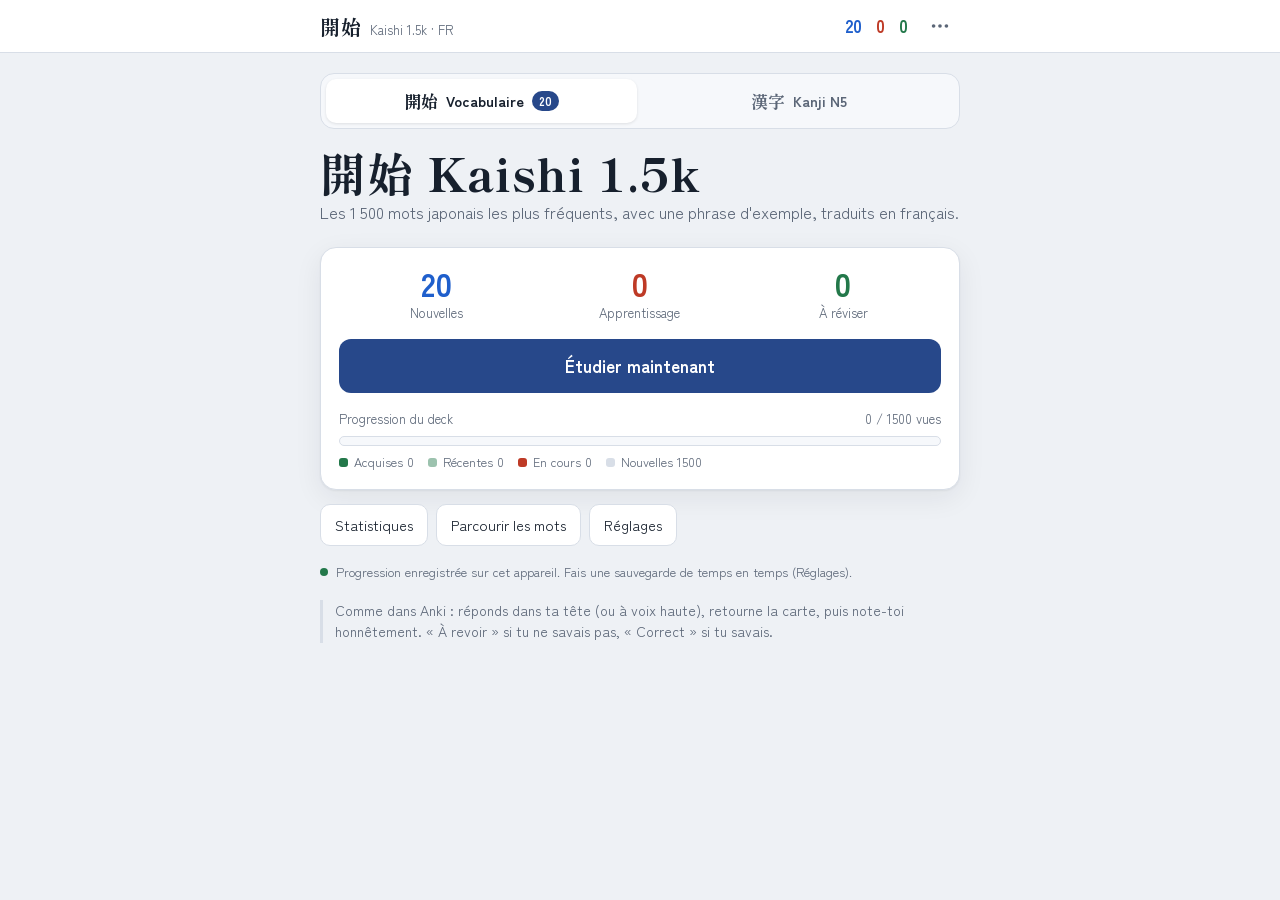
==== index.html @ 16f86fef "Kanji : leçons par paquets de 5 avant les révisions (bloc A) Chaque kanji se découvre en trois écran" ====
<!doctype html>
<html lang="fr">
<head>
<meta charset="utf-8">
<meta name="viewport" content="width=device-width,initial-scale=1,viewport-fit=cover">
<title>Kaishi 1.5k · Kanji N5</title>
<meta name="apple-mobile-web-app-capable" content="yes">
<meta name="mobile-web-app-capable" content="yes">
<meta name="apple-mobile-web-app-title" content="Kaishi">
<meta name="apple-mobile-web-app-status-bar-style" content="black-translucent">
<meta name="theme-color" content="#27488A">
<link rel="apple-touch-icon" href="apple-touch-icon.png">
<link rel="icon" href="icon-192.png">
<link rel="manifest" href="manifest.webmanifest">
<link rel="preconnect" href="https://fonts.googleapis.com">
<link rel="preconnect" href="https://fonts.gstatic.com" crossorigin>
<link rel="stylesheet" href="https://fonts.googleapis.com/css2?family=Klee+One:wght@400;600&family=Shippori+Mincho+B1:wght@600;800&family=Zen+Kaku+Gothic+New:wght@400;500;700&display=swap">
<style>
/* Layout: one-screen study app — top bar with Anki's three counts, a centred card, a thumb-height answer bar. */
:root{
  --paper:#EEF1F5; --surface:#FFFFFF; --surface-2:#F6F8FB; --ink:#17202D; --muted:#5B6677; --line:#D8DEE7;
  --ai:#27488A; --ai-ink:#FFFFFF; --ai-soft:#E2E9F6;
  --new:#1F5FCC; --learn:#BE3A26; --rev:#23784A; --hard:#8C6510;
  --dv:#2F67D4; --ns:#BE3A26; --shadow:0 1px 2px rgba(23,32,45,.06),0 8px 28px rgba(23,32,45,.07);
  --f-jp-display:"Shippori Mincho B1","Hiragino Mincho ProN","Yu Mincho",serif;
  --f-ui:"Zen Kaku Gothic New","Hiragino Sans","Yu Gothic",system-ui,sans-serif;
}
@media (prefers-color-scheme: dark){:root:not([data-theme="light"]){
  --paper:#0E1219; --surface:#161C26; --surface-2:#1C2330; --ink:#E6EAF1; --muted:#9AA4B4; --line:#2A3241;
  --ai:#8EA9EE; --ai-ink:#0E1219; --ai-soft:#1E2942;
  --new:#6FA3FF; --learn:#FF8470; --rev:#5FCB8D; --hard:#E2B451;
  --dv:#7FA6FF; --ns:#FF8470; --shadow:0 1px 2px rgba(0,0,0,.3),0 8px 28px rgba(0,0,0,.35); color-scheme:dark}}
:root[data-theme="dark"]{
  --paper:#0E1219; --surface:#161C26; --surface-2:#1C2330; --ink:#E6EAF1; --muted:#9AA4B4; --line:#2A3241;
  --ai:#8EA9EE; --ai-ink:#0E1219; --ai-soft:#1E2942;
  --new:#6FA3FF; --learn:#FF8470; --rev:#5FCB8D; --hard:#E2B451;
  --dv:#7FA6FF; --ns:#FF8470; --shadow:0 1px 2px rgba(0,0,0,.3),0 8px 28px rgba(0,0,0,.35); color-scheme:dark}

[hidden]{display:none!important}
*,*::before,*::after{box-sizing:border-box}
html{height:100%;padding-top:env(safe-area-inset-top,0px);padding-bottom:env(safe-area-inset-bottom,0px);background:var(--paper)}
body{height:100%;margin:0;overscroll-behavior:none}
body{background:var(--paper);color:var(--ink);font-family:var(--f-ui);font-size:16px;line-height:1.55;-webkit-tap-highlight-color:transparent}
button{font:inherit;color:inherit;cursor:pointer}
button:focus-visible,input:focus-visible,summary:focus-visible{outline:2px solid var(--ai);outline-offset:2px}
.num{font-variant-numeric:tabular-nums}
#app{height:100%;display:flex;flex-direction:column}
.gut{padding-left:max(16px,env(safe-area-inset-left,0px));padding-right:max(16px,env(safe-area-inset-right,0px))}
.wrap{max-width:640px;margin:0 auto;width:100%}

/* top bar */
.bar{border-bottom:1px solid var(--line);background:var(--surface)}
.bar .wrap{display:flex;align-items:center;gap:12px;min-height:52px;padding-block:6px}
.brand{display:flex;align-items:baseline;gap:8px;min-width:0;background:none;border:0;padding:4px 0}
.brand b{font-family:var(--f-jp-display);font-weight:800;font-size:20px;letter-spacing:.04em}
.brand span{font-size:13px;color:var(--muted);white-space:nowrap}
.counts{margin-left:auto;display:flex;gap:14px;font-weight:700;font-size:17px}
.c-new{color:var(--new)} .c-learn{color:var(--learn)} .c-rev{color:var(--rev)}
.counts .on{text-decoration:underline;text-underline-offset:4px;text-decoration-thickness:2px}
.icon-btn{border:0;background:none;width:40px;height:40px;border-radius:10px;display:grid;place-items:center;color:var(--muted);flex:none}
.icon-btn:hover{background:var(--surface-2);color:var(--ink)}
.icon-btn svg{width:22px;height:22px}

/* stage */
.stage{flex:1;overflow-y:auto;-webkit-overflow-scrolling:touch}
.stage .wrap{padding-block:20px 28px}

/* home */
.home h1{font-family:var(--f-jp-display);font-weight:800;font-size:clamp(34px,9vw,46px);line-height:1.1;margin:8px 0 2px;letter-spacing:.02em;text-wrap:balance}
.home .sub{color:var(--muted);margin:0 0 22px}
.today{background:var(--surface);border:1px solid var(--line);border-radius:16px;padding:18px;box-shadow:var(--shadow);display:grid;gap:16px}
.today-row{display:grid;grid-template-columns:repeat(3,1fr);gap:8px;text-align:center}
.today-row div{display:grid;gap:2px}
.today-row strong{font-size:32px;line-height:1.1}
.today-row small{color:var(--muted);font-size:13px}
.primary{width:100%;border:0;border-radius:12px;background:var(--ai);color:var(--ai-ink);font-weight:700;font-size:17px;padding:14px 16px}
.primary:disabled{opacity:.45;cursor:default}
.meter{display:grid;gap:6px}
.meter-top{display:flex;justify-content:space-between;font-size:13px;color:var(--muted)}
.meter-track{height:10px;border-radius:99px;background:var(--surface-2);border:1px solid var(--line);overflow:hidden;display:flex}
.meter-track i{display:block;height:100%}
.m-mature{background:var(--rev)} .m-young{background:color-mix(in srgb,var(--rev) 45%,var(--surface))} .m-learn{background:var(--learn)}
.legend{display:flex;flex-wrap:wrap;gap:6px 14px;font-size:12.5px;color:var(--muted)}
.legend span::before{content:"";display:inline-block;width:9px;height:9px;border-radius:3px;margin-right:6px;vertical-align:0;background:var(--k)}
.links{display:flex;gap:8px;margin-top:14px;flex-wrap:wrap}
.ghost{border:1px solid var(--line);background:var(--surface);border-radius:10px;padding:9px 14px;font-size:14.5px}
.ghost:hover{background:var(--surface-2)}
.sync{font-size:12.5px;color:var(--muted);margin-top:16px;display:flex;align-items:center;gap:8px}
.sync i{width:8px;height:8px;border-radius:50%;background:var(--muted);flex:none}
.sync.ok i{background:var(--rev)}
.tip{margin-top:18px;font-size:14px;color:var(--muted);border-left:3px solid var(--line);padding-left:12px}

/* card */
.card{background:var(--surface);border:1px solid var(--line);border-radius:18px;box-shadow:var(--shadow);padding:28px 20px 24px;text-align:center;position:relative}
.tagline{position:absolute;top:10px;left:14px;right:14px;display:flex;justify-content:space-between;font-size:12px;color:var(--muted)}
.chip{display:inline-block;font-size:11.5px;font-weight:700;letter-spacing:.06em;text-transform:uppercase;border-radius:99px;padding:2px 9px;border:1px solid currentColor}
.word{font-family:var(--f-jp-display);font-weight:800;font-size:clamp(46px,13vw,72px);line-height:1.25;margin:22px 0 8px;letter-spacing:.02em;word-break:keep-all;overflow-wrap:anywhere}
.word rt{font-family:var(--f-ui);font-size:.3em;font-weight:500;color:var(--muted);letter-spacing:.05em}
.sent{font-size:clamp(19px,5.2vw,23px);line-height:1.9;margin:4px 0 0;overflow-wrap:anywhere}
.sent b{color:var(--ai);font-weight:700}
.sent rt{font-size:.52em;color:var(--muted)}
.back{margin-top:6px}
.meaning{font-size:21px;font-weight:700;margin:0;text-wrap:balance}
.pos{font-size:13px;color:var(--muted);margin:2px 0 0}
.sep{height:1px;background:var(--line);margin:20px -4px}
.trans{color:var(--muted);margin:6px 0 0;font-size:16.5px}
.audio{display:flex;justify-content:center;gap:8px;margin-top:16px;flex-wrap:wrap}
.audio button{display:inline-flex;align-items:center;gap:7px;border:1px solid var(--line);background:var(--surface-2);border-radius:99px;padding:7px 14px;font-size:14px}
.audio svg{width:15px;height:15px;color:var(--ai)}
.extras{text-align:left;margin-top:18px;display:grid;gap:10px}
.box{background:var(--surface-2);border:1px solid var(--line);border-radius:12px;padding:10px 14px;font-size:14.5px;line-height:1.6}
.box h4{margin:0 0 4px;font-size:11.5px;letter-spacing:.08em;text-transform:uppercase;color:var(--muted);font-weight:700}
details.box summary{cursor:pointer;font-weight:700;font-size:14px;list-style:none}
details.box summary::-webkit-details-marker{display:none}
details.box summary::after{content:" +";color:var(--muted)}
details.box[open] summary::after{content:" −"}
details.box div{margin-top:6px}
.pitch{font-size:22px;letter-spacing:.08em;font-family:var(--f-ui)}
.pw{display:inline-block;position:relative}
.pw.pd{padding-right:.1em;margin-right:.1em}
.pw .ol{position:absolute;top:.1em;left:0;right:0;height:0;border-top:.1em solid currentColor;pointer-events:none}
.pw .ol.dn{right:-.1em;height:.4em;border-right:.1em solid currentColor}
.dv{color:var(--dv)} .ns{color:var(--ns)} .ov{text-decoration:overline}

/* answer bar */
.answer{border-top:1px solid var(--line);background:var(--surface)}
.answer .wrap{padding-block:10px 12px}
.show-btn{width:100%;border:0;border-radius:12px;background:var(--ai);color:var(--ai-ink);font-weight:700;font-size:17px;padding:15px}
.grades{display:grid;grid-template-columns:repeat(4,1fr);gap:8px}
.grade{border:1px solid var(--line);background:var(--surface-2);border-radius:12px;padding:8px 4px 10px;display:grid;gap:1px;min-width:0}
.grade small{font-size:12.5px;font-weight:700;color:var(--k)}
.grade span{font-size:15px;font-weight:700}
.grade:active{transform:translateY(1px)}
.g1{--k:var(--learn)} .g2{--k:var(--hard)} .g3{--k:var(--rev)} .g4{--k:var(--new)}
.kbd{display:none;text-align:center;font-size:12px;color:var(--muted);margin-top:8px}
@media (hover:hover) and (pointer:fine){.kbd{display:block}}

/* done */
.done{text-align:center;padding-top:40px}
.done .big{font-family:var(--f-jp-display);font-size:56px;font-weight:800;margin:0}
.done p{color:var(--muted)}

/* sheets */
.sheet-back{position:fixed;inset:0;background:rgba(10,14,22,.45);z-index:20;display:flex;align-items:flex-end;justify-content:center}
.sheet{background:var(--surface);width:100%;max-width:640px;max-height:86%;overflow:auto;border-radius:18px 18px 0 0;
  padding:18px max(16px,env(safe-area-inset-right,0px)) calc(20px + env(safe-area-inset-bottom,0px)) max(16px,env(safe-area-inset-left,0px));box-shadow:var(--shadow)}
@media (min-width:700px){.sheet-back{align-items:center}.sheet{border-radius:18px}}
.sheet header{display:flex;align-items:center;justify-content:space-between;margin-bottom:10px}
.sheet h2{margin:0;font-size:20px}
.row{display:flex;align-items:center;justify-content:space-between;gap:12px;padding:12px 0;border-bottom:1px solid var(--line)}
.row label{flex:1;min-width:0}
.row label small{display:block;color:var(--muted);font-size:13px}
.row input[type=number]{width:84px;font:inherit;padding:7px 9px;border:1px solid var(--line);border-radius:8px;background:var(--surface-2);color:var(--ink);text-align:right}
.row input[type=range]{width:140px}
.switch{appearance:none;-webkit-appearance:none;width:46px;height:28px;border-radius:99px;background:var(--line);position:relative;flex:none;cursor:pointer;transition:background .15s}
.switch::after{content:"";position:absolute;top:3px;left:3px;width:22px;height:22px;border-radius:50%;background:var(--surface);box-shadow:0 1px 2px rgba(0,0,0,.25);transition:transform .15s}
.switch:checked{background:var(--ai)} .switch:checked::after{transform:translateX(18px)}
.danger{border:1px solid var(--learn);color:var(--learn);background:none;border-radius:10px;padding:9px 14px}
.danger.armed{background:var(--learn);color:var(--surface)}
.stats-grid{display:grid;grid-template-columns:repeat(auto-fit,minmax(120px,1fr));gap:8px;margin:6px 0 16px}
.stat{background:var(--surface-2);border:1px solid var(--line);border-radius:12px;padding:10px 12px}
.stat strong{display:block;font-size:24px;line-height:1.2}
.stat small{color:var(--muted);font-size:12.5px}
.fc{display:grid;grid-template-columns:repeat(7,1fr);gap:6px;align-items:end;height:120px;margin:8px 0 4px}
.fc div{display:flex;flex-direction:column;align-items:center;justify-content:flex-end;height:100%;gap:4px;min-width:0}
.fc i{display:block;width:70%;background:var(--ai);border-radius:4px 4px 0 0;min-height:2px}
.fc b{font-size:12px;font-weight:700}
.fc-l{display:grid;grid-template-columns:repeat(7,1fr);gap:6px;font-size:11.5px;color:var(--muted);text-align:center}
.search{width:100%;font:inherit;padding:10px 12px;border:1px solid var(--line);border-radius:10px;background:var(--surface-2);color:var(--ink);margin-bottom:8px}
.list{display:grid}
.li{display:grid;grid-template-columns:minmax(0,1fr) auto;gap:2px 10px;padding:10px 0;border-bottom:1px solid var(--line);align-items:center}
.li .w{font-family:var(--f-jp-display);font-weight:800;font-size:19px}
.li .w small{font-family:var(--f-ui);font-weight:400;font-size:13px;color:var(--muted);margin-left:6px}
.li .m{grid-column:1;color:var(--muted);font-size:13.5px;overflow:hidden;text-overflow:ellipsis;white-space:nowrap}
.li .s{grid-row:1/3;grid-column:2;display:grid;justify-items:end;gap:4px}
.li .s button{border:1px solid var(--line);background:none;border-radius:8px;padding:3px 8px;font-size:12px;color:var(--muted)}
.st-new{color:var(--new)} .st-learn{color:var(--learn)} .st-young{color:var(--rev)} .st-mature{color:var(--rev)} .st-susp{color:var(--muted)}
.menu{position:absolute;right:max(12px,env(safe-area-inset-right,0px));top:54px;background:var(--surface);border:1px solid var(--line);border-radius:12px;box-shadow:var(--shadow);padding:6px;z-index:15;min-width:240px;display:grid}
.menu button{border:0;background:none;text-align:left;padding:10px 12px;border-radius:8px;font-size:15px}
.menu button:hover{background:var(--surface-2)}
.menu button:disabled{opacity:.4}
.toast{position:fixed;left:50%;bottom:calc(110px + env(safe-area-inset-bottom,0px));transform:translateX(-50%);background:var(--ink);color:var(--paper);padding:9px 16px;border-radius:99px;font-size:14px;z-index:30;max-width:calc(100% - 32px);text-align:center}
.loading{display:grid;place-items:center;height:60vh;color:var(--muted);text-align:center}
@media (prefers-reduced-motion:reduce){*{transition:none!important}}
.fade{animation:fade .18s ease-out}
@keyframes fade{from{opacity:.4;transform:translateY(4px)}to{opacity:1;transform:none}}
@media (prefers-reduced-motion:reduce){.fade{animation:none}}

/* ---------- deck switch ---------- */
:root{--f-kanji:"Klee One","Hiragino Mincho ProN","Yu Mincho",serif}
.seg{display:grid;grid-template-columns:1fr 1fr;gap:6px;background:var(--surface-2);border:1px solid var(--line);border-radius:14px;padding:5px;margin-bottom:18px}
.seg-btn{border:0;background:none;border-radius:10px;padding:9px 10px;display:flex;align-items:center;justify-content:center;gap:8px;color:var(--muted);min-width:0}
.seg-btn b{font-family:var(--f-jp-display);font-weight:800;font-size:17px;white-space:nowrap}
@media (max-width:420px){.seg-btn b{display:none}}
.seg-btn span{font-size:14.5px;font-weight:700;white-space:nowrap;overflow:hidden;text-overflow:ellipsis}
.seg-btn em{font-style:normal;font-size:12px;font-weight:700;background:var(--ai);color:var(--ai-ink);border-radius:99px;padding:1px 7px}
.seg-btn.on{background:var(--surface);color:var(--ink);box-shadow:0 1px 3px rgba(0,0,0,.1)}

/* ---------- kanji strip on home ---------- */
.kstrip{display:flex;flex-wrap:wrap;gap:3px;margin-top:14px;padding:12px;border:1px solid var(--line);border-radius:14px;background:var(--surface);width:100%;justify-content:center}
.kstrip span{font-family:var(--f-kanji);font-size:19px;width:27px;height:30px;display:grid;place-items:center;border-radius:6px;color:var(--muted)}
.kstrip .ks-new{opacity:.45}
.kstrip .ks-learn{color:var(--learn);background:color-mix(in srgb,var(--learn) 12%,transparent);opacity:1}
.kstrip .ks-young{color:var(--rev);background:color-mix(in srgb,var(--rev) 10%,transparent)}
.kstrip .ks-mature{color:var(--surface);background:var(--rev)}

/* ---------- kanji card ---------- */
.kcard .chip.kind{color:var(--muted);margin-left:4px}
.kbig{font-family:var(--f-kanji);font-weight:600;font-size:clamp(110px,34vw,168px);line-height:1.15;margin:24px 0 4px}
.kbig.sm{font-size:64px;margin:12px 0 0}
.kq{color:var(--muted);margin:6px 0 0;font-size:15px}
.meaning.big{font-size:26px;margin-top:4px}
.kprompt{display:grid;gap:2px;margin:10px 0 12px}
.kp-w{font-family:var(--f-kanji);font-size:30px;font-weight:600}
.kp-w .blank{color:var(--ai)}
.kp-r{color:var(--muted);font-size:14.5px}
.readings{display:grid;grid-template-columns:1fr 1fr;gap:8px;margin:14px 0 4px;text-align:left}
.readings div{background:var(--surface-2);border:1px solid var(--line);border-radius:12px;padding:8px 12px;min-width:0}
.rl{display:block;font-size:11px;font-weight:700;letter-spacing:.1em;color:var(--muted)}
.rv{font-size:17px;font-weight:500;overflow-wrap:anywhere}
.parts{margin-top:6px;color:var(--muted);font-size:13.5px}
.exlist{display:grid;gap:4px;margin-top:4px}
.ex{display:grid;grid-template-columns:auto auto minmax(0,1fr) auto;align-items:baseline;gap:4px 10px;text-align:left;border:0;background:none;padding:6px 2px;border-radius:8px}
.ex:hover{background:var(--surface)}
.ex-w{font-family:var(--f-kanji);font-weight:600;font-size:19px}
.ex-r{color:var(--muted);font-size:14px}
.ex-m{font-size:14px;overflow:hidden;text-overflow:ellipsis}
.ex svg{width:14px;height:14px;color:var(--ai);align-self:center}
.svg-wrap{display:grid;justify-items:center;gap:8px;margin-top:16px}
.ksvg{width:min(220px,62vw);aspect-ratio:1;background:var(--surface-2);border:1px solid var(--line);border-radius:14px}
.ksvg path{fill:none;stroke-linecap:round;stroke-linejoin:round}
.kg-grid path{stroke:var(--line);stroke-width:.6;stroke-dasharray:3 3}
.kg-ghost path{stroke:color-mix(in srgb,var(--ink) 12%,transparent);stroke-width:3.2}
.kg-ink path{stroke:var(--ink);stroke-width:3.4}
.kg-num text{font-size:8px;fill:var(--learn);font-family:var(--f-ui);font-weight:700}
.write-row{display:grid;justify-content:center;gap:10px;margin-top:6px}
.write-row.two{grid-template-columns:repeat(2,minmax(0,1fr))}
.write-row figure{margin:0;display:grid;justify-items:center;gap:4px;min-width:0}
.write-row figcaption{font-size:12.5px;color:var(--muted)}
.pad{display:block;width:min(300px,78vw);aspect-ratio:1;background:var(--surface-2);border:1px solid var(--line);border-radius:14px;touch-action:none;cursor:crosshair;color:var(--ink)}
.write-row.two .pad,.write-row.two .ksvg{width:100%;max-width:220px}
.pad-tools{display:flex;justify-content:center;gap:8px;margin-top:10px;flex-wrap:wrap}
.ghost.sm{padding:7px 12px;font-size:13.5px}

/* ---------- kanji grid & detail ---------- */
.kgroup{font-size:13px;letter-spacing:.06em;text-transform:uppercase;color:var(--muted);margin:16px 0 8px}
.kgrid{display:grid;grid-template-columns:repeat(auto-fill,minmax(64px,1fr));gap:6px}
.ktile{border:1px solid var(--line);background:var(--surface-2);border-radius:12px;padding:6px 2px 7px;display:grid;justify-items:center;gap:0;min-width:0}
.ktile b{font-family:var(--f-kanji);font-weight:600;font-size:30px;line-height:1.2}
.ktile small{font-size:11px;color:var(--muted);max-width:100%;overflow:hidden;text-overflow:ellipsis;white-space:nowrap;padding:0 4px}
.ktile.ks-learn{border-color:var(--learn);box-shadow:inset 0 -3px 0 var(--learn)}
.ktile.ks-young{border-color:color-mix(in srgb,var(--rev) 55%,var(--line));box-shadow:inset 0 -3px 0 color-mix(in srgb,var(--rev) 45%,var(--surface))}
.ktile.ks-mature{border-color:var(--rev);box-shadow:inset 0 -3px 0 var(--rev)}
.ktile.ks-susp{opacity:.5}
.kdetail{display:grid;grid-template-columns:auto minmax(0,1fr);gap:14px;align-items:center}
.kdetail .svg-wrap{margin:0}
.kdetail .ksvg{width:min(180px,44vw)}
.kd-side{text-align:center}
.kd-st{display:grid;gap:2px;font-size:12.5px;font-weight:700;margin:6px 0 0}
.practice{margin-top:10px;text-align:center}
.practice h4{text-align:left}
.trace{display:flex;align-items:center;justify-content:center;gap:10px;font-size:14px;margin:6px 0 10px}
.practice-pad{position:relative;width:min(300px,78vw);aspect-ratio:1;margin:0 auto}
.practice-pad .ksvg,.practice-pad .pad{position:absolute;inset:0;width:100%;height:100%}
.practice-pad .ksvg{border:0;background:var(--surface-2)}
.practice-pad .pad{background:transparent}
.practice-pad .ksvg .kg-ink,.practice-pad .ksvg .kg-num{display:none}
.practice-pad .ksvg .kg-ghost path{stroke:color-mix(in srgb,var(--ai) 22%,transparent);stroke-width:4}
.practice-pad.no-trace .kg-ghost{display:none}
.sheet header{gap:8px}
.sheet header h2{flex:1;min-width:0;overflow:hidden;text-overflow:ellipsis;white-space:nowrap}
.set-h{font-size:12.5px;letter-spacing:.08em;text-transform:uppercase;color:var(--muted);margin:18px 0 0}
.set-h:first-child{margin-top:0}

/* ---------- method ---------- */
.method .lead{font-size:16px;margin-top:0}
.method ol{padding-left:22px;margin:0;display:grid;gap:14px}
.method li h4{margin:0 0 4px;font-size:16px}
.method li p{margin:4px 0;font-size:14.5px;line-height:1.65}
.method .rules{margin:6px 0;padding-left:18px;font-size:14.5px;display:grid;gap:3px}
.method .rules li::marker{color:var(--ai)}

.credits{font-size:12px;color:var(--muted);margin-top:18px}
.credits a{color:inherit}

.sync.bad{color:var(--learn);align-items:flex-start;background:color-mix(in srgb,var(--learn) 8%,var(--surface));border:1px solid color-mix(in srgb,var(--learn) 40%,var(--line));border-radius:12px;padding:10px 12px;font-size:13.5px;line-height:1.5}
.sync.bad i{background:var(--learn);margin-top:6px}
.sync.bad b{color:var(--ink)}

/* ---------- leçons & quiz ---------- */
.kbtns{display:grid;grid-template-columns:1fr 1fr;gap:8px}
.kbtns .primary{padding:13px 10px;font-size:15.5px}
.kbtns .primary.alt{background:var(--surface-2);color:var(--muted);border:1px solid var(--line)}
.les-head{display:grid;gap:10px;margin-bottom:12px}
.les-dots{display:flex;justify-content:center;gap:6px}
.les-dots span{font-family:var(--f-kanji);font-size:20px;width:38px;height:38px;display:grid;place-items:center;border-radius:10px;border:1px solid var(--line);background:var(--surface);color:var(--muted)}
.les-dots span.on{border-color:var(--ai);color:var(--ink);box-shadow:0 0 0 2px color-mix(in srgb,var(--ai) 35%,transparent)}
.les-dots span.ok{background:var(--ai-soft);color:var(--ai);border-color:transparent}
.les-tabs{display:grid;grid-template-columns:repeat(3,1fr);gap:4px;background:var(--surface-2);border:1px solid var(--line);border-radius:12px;padding:4px}
.les-tabs button{border:0;background:none;border-radius:9px;padding:7px 4px;font-size:14px;font-weight:700;color:var(--muted)}
.les-tabs button.on{background:var(--surface);color:var(--ink);box-shadow:0 1px 3px rgba(0,0,0,.1)}
.les-step{text-align:center;font-weight:700;color:var(--muted);font-size:14px;letter-spacing:.04em}
.les-nav{display:flex;gap:8px}
.les-nav .show-btn{flex:1}
.les-nav .ghost{padding:14px 16px}
.les-nav .ghost:disabled{opacity:.4}
.les-write .tip{margin-top:12px}
.qword{font-family:var(--f-kanji);font-weight:600;font-size:clamp(54px,16vw,80px);line-height:1.2;margin:26px 0 4px}
.qword .hl{color:var(--ai);font-weight:600}
.qform{display:flex;gap:8px;margin:16px auto 0;max-width:420px}
.qin{flex:1;min-width:0;font:inherit;font-size:19px;padding:12px 14px;border:2px solid var(--line);border-radius:12px;background:var(--surface-2);color:var(--ink);text-align:center}
.qin-r{font-size:21px;letter-spacing:.04em}
.qin:focus{outline:none;border-color:var(--ai)}
.qgo{border:0;border-radius:12px;background:var(--ai);color:var(--ai-ink);width:54px;display:grid;place-items:center;flex:none}
.qgo svg{width:22px;height:22px}
.qform.is-ok .qin{border-color:var(--rev);background:color-mix(in srgb,var(--rev) 12%,var(--surface))}
.qform.is-bad .qin{border-color:var(--learn);background:color-mix(in srgb,var(--learn) 10%,var(--surface))}
.qform.is-ok .qgo,.qform.is-bad .qgo{display:none}
.qfb{min-height:8px;margin-top:10px}
.qfb p{margin:4px 0}
.qfb .ok{color:var(--rev);font-weight:700}
.qfb .bad{color:var(--learn);font-weight:700}
.qsol{font-size:16px}
.qsol b{font-size:18px}
.shake{animation:shake .35s}
@keyframes shake{25%{transform:translateX(-6px)}75%{transform:translateX(6px)}}
@media (prefers-reduced-motion:reduce){.shake{animation:none}}
</style>
</head>
<body>

<div id="app">
  <header class="bar gut"><div class="wrap">
    <button class="brand" id="brand" aria-label="Accueil du deck"><b>開始</b><span>Kaishi 1.5k · FR</span></button>
    <div class="counts num" id="counts" aria-label="Cartes restantes aujourd'hui"></div>
    <button class="icon-btn" id="menuBtn" aria-label="Menu" aria-haspopup="true">
      <svg viewBox="0 0 24 24" fill="currentColor" aria-hidden="true"><circle cx="5" cy="12" r="2"/><circle cx="12" cy="12" r="2"/><circle cx="19" cy="12" r="2"/></svg>
    </button>
  </div></header>
  <main class="stage gut" id="stage"><div class="wrap" id="view"><div class="loading">Chargement du deck…</div></div></main>
  <footer class="answer gut" id="answer" hidden><div class="wrap" id="answerInner"></div></footer>
</div>
<div id="menu" class="menu" hidden></div>
<div id="sheet" hidden></div>
<div id="toast" class="toast" hidden></div>

<script id="deck" type="application/json">{"v":1,"grammar":["～ます<br>Forme polie des verbes.<br>Formation : forme en -i (連用形) du verbe + ます.","～くなかった<br>Passé négatif des adjectifs en -i.","～ました<br>Passé poli.","～て<br>Forme en -te. Plusieurs sens ; sert surtout à relier deux propositions.<br>Formation : forme euphonique (音便) du verbe + て ; radical de l'adjectif en -i + くて.","～う・よう<br>1. Volonté ou intention du locuteur<br>2. Invitation (« faisons… »)<br>3. (…ようとする) être sur le point de faire / essayer de faire<br>4. Supposition.<br>Formation : verbe ichidan (未然形) + よう ; verbe godan en -o + う ; adjectif en -i : radical + かろう (sens 4 seulement).","～ています<br>Forme polie de l'action en cours ou de l'état qui dure.","～ませんでした<br>Passé négatif poli.","～た<br>1. Fait passé<br>2. Action achevée<br>3. Confirmation (« ah, c'est vrai que… »)<br>4. Certitude que l'action aura lieu<br>5. Passé relatif à la proposition principale<br>6. Ordre adouci.<br>Formation : forme euphonique (音便) du verbe + た ; radical de l'adjectif en -i + かった.","～ましょう<br>Forme polie de la volonté ou de l'invitation (« faisons… »).","～ないで<br>Forme en -te négative (« sans faire… », « ne fais pas… »).","～たい<br>1. Envie, désir (« vouloir faire »)<br>2. Avec …たいと思います : exprime indirectement ce qu'on compte faire.<br>Formation : forme en -i (連用形) + たい ; たい se conjugue comme un adjectif en -i.","～ている<br>1. Action en cours ou qui dure jusqu'à un moment donné<br>2. Action terminée dont l'état résultant demeure<br>3. État résultant d'un changement.<br>Formation : forme en -te + いる. À l'oral, le い tombe souvent.","～ていました<br>Forme polie passée de l'action en cours ou de l'état qui dure.","～てしまいました<br>Passé poli de l'action complètement achevée (souvent avec regret).","～ていた<br>Passé de l'action en cours ou de l'état qui dure.","～られました<br>Passé poli du passif.","～てくれました<br>Forme en -te + くれる (quelqu'un fait quelque chose pour moi), au passé poli.","～ません<br>Négatif poli.","～られた<br>Passé du passif.","連用形 (forme en -i)<br>Ici, elle exprime une action (en cours).<br>C'est la forme du verbe devant ます, sans ます.","～ない<br>1. Forme négative du verbe<br>2. Invitation (« tu ne veux pas… ? »).<br>Formation : 未然形 du verbe + ない ; radical de l'adjectif en -i + くない. ない se conjugue comme un adjectif en -i ; poli : ません.","～く<br>Forme adverbiale des adjectifs en -i.","～(ら)れる<br>Forme potentielle : pouvoir faire.<br>Formation : verbe ichidan (未然形) + (ら)れる ; verbe godan : forme en -e + る. する → できる, くる → こ(ら)れる.","～ておきます<br>Forme en -te + おく (faire à l'avance, en prévision), forme polie.","～てしまった<br>Passé de l'action complètement achevée (souvent avec regret).","～た + ～ちゃう<br>Passé ～た (voir ce point) + ちゃう, contraction familière de てしまう (action achevée, souvent avec regret).","～た + ～ない + ～(ら)れる<br>Potentiel ～(ら)れる (pouvoir faire) + négatif ～ない + passé ～た : « n'a pas pu… ».","～ます + ～(ら)れる<br>Potentiel ～(ら)れる (pouvoir faire) à la forme polie ～ます : « peut… ».","～なさい<br>Ordre poli (souvent d'un adulte à un enfant).<br>Formation : forme en -i (連用形) + なさい.","～なかった<br>Passé négatif.","～てきました<br>Forme en -te + くる (venir / changement progressif), au passé poli.","～ていない<br>Négatif de l'action en cours ou de l'état (« ne pas encore avoir… »)."],"cards":[["私","わたし","je, moi (poli, neutre)","私[わたし]","<b>私<\/b>はアンです。","Je suis Anne.","<b>私[わたし]<\/b>はアンです。","Se lit aussi わたくし (très formel) et あたし (féminin, familier). Il existe d'autres lectures plus rares.","ワ<span class=\"pw\"><span>タシ<\/span><i class=\"ol\"><\/i><\/span>","",-1,"pronom"],["あなた","あなた","tu, vous (souvent quand on ne connaît pas le nom)","あなた","<b>あなた<\/b>はトムさんですか。","Vous êtes Tom ?","<b>あなた<\/b>はトムさんですか。","","ア<span class=\"pw pd\"><span>ナ<\/span><i class=\"ol dn\"><\/i><\/span>タ","",-1,"pronom"],["さん","さん","M. / Mme (suffixe de politesse)","さん","あなたはトム<b>さん<\/b>ですか。","Vous êtes M. Tom ?","あなたはトム<b>さん<\/b>ですか。","Le suffixe de politesse le plus courant et le plus neutre. Un peu comme « M. / Mme » devant un nom.","<span class=\"pw pd\"><span>サ<\/span><i class=\"ol dn\"><\/i><\/span>ン*","Si le nom porte un accent, さん et tous les suffixes honorifiques sont bas : 高橋さん → たか＼はしさん. Si le nom est plat, tout reste plat : 平田さん → ひらたさん￣.",-1,"suffixe"],["彼","かれ","il, lui","彼[かれ]","<b>彼<\/b>はトムさんです。","C'est Tom.","<b>彼[かれ]<\/b>はトムさんです。","","<span class=\"pw pd\"><span>カ<\/span><i class=\"ol dn\"><\/i><\/span>レ","",-1,"pronom"],["好き","すき","aimer, apprécier","好[す]き","私はワインが<b>好き<\/b>です。","J'aime le vin.","私[わたし]はワインが<b>好[す]き<\/b>です。","","<span class=\"dv\">ス<\/span><span class=\"pw pd\"><span>キ<\/span><i class=\"ol dn\"><\/i><\/span>","",-1,"adjectif en -na (+だ/です)"],["人","ひと","personne, quelqu'un","人[ひと]","あの<b>人<\/b>はいい人です。","Cette personne est quelqu'un de bien.","あの<b>人[ひと]<\/b>はいい 人[ひと]です。","","ヒ<span class=\"pw\"><span>ト<\/span><i class=\"ol\"><\/i><\/span>・ヒ<span class=\"pw pd\"><span>ト<\/span><i class=\"ol dn\"><\/i><\/span>","Qualifié : ひと＼ ; non qualifié : ひと￣. Attention, ici あの人 se dit あの＼ひと (exception, comme その＼ひと).",-1,"nom"],["いい","いい","bon, bien","いい","あの人は<b>いい<\/b>人です。","Cette personne est quelqu'un de bien.","あの 人[ひと]は<b>いい<\/b> 人[ひと]です。","","<span class=\"pw pd\"><span>イ<\/span><i class=\"ol dn\"><\/i><\/span>イ","",-1,"adjectif en -i"],["人","じん","personne de (nationalité)","人[じん]","私はイギリス<b>人<\/b>です。","Je suis anglais(e).","私[わたし]はイギリス<b>人[じん]<\/b>です。","Suffixe ajouté au nom d'un pays pour désigner une personne de ce pays.","<span class=\"pw pd\"><span>ジ<\/span><i class=\"ol dn\"><\/i><\/span>ン*","En suffixe, la descente se fait avant 人 : イギリス＼人. Exception : 日本人 (にほんじ＼ん).",-1,"suffixe"],["日本語","にほんご","la langue japonaise","日本[にほん] 語[ご]","私は<b>日本語<\/b>を勉強しています。","J'étudie le japonais.","私[わたし]は<b>日本[にほん] 語[ご]<\/b>を 勉[べん] 強[きょう]しています。","","ニ<span class=\"pw\"><span>ホンコ<span class=\"ns\">°<\/span><\/span><i class=\"ol\"><\/i><\/span>","",-1,"nom"],["勉強","べんきょう","étude, étudier","勉[べん] 強[きょう]","私は日本語を<b>勉強<\/b>しています。","J'étudie le japonais.","私[わたし]は 日本[にほん] 語[ご]を<b>勉[べん] 強[きょう]<\/b>しています。","","ベ<span class=\"ov\">ンキョー<\/span>","",-1,"nom (+ する = verbe)"],["本","ほん","livre","本[ほん]","いい<b>本<\/b>でしたね。","C'était un bon livre, hein.","いい<b>本[ほん]<\/b>でしたね。","","<span class=\"pw pd\"><span>ホ<\/span><i class=\"ol dn\"><\/i><\/span>ン","",-1,"nom"],["これ","これ","ceci, ça (près de moi)","これ","<b>これ<\/b>は日本語の本です。","Ceci est un livre de japonais.","<b>これ<\/b>は 日本[にほん] 語[ご]の 本[ほん]です。","","コ<span class=\"pw\"><span>レ<\/span><i class=\"ol\"><\/i><\/span>","",-1,"pronom"],["何","なに・なん","quoi, que","何[なに・なん]","A「これは<b>何<\/b>ですか。」<br>B「本です。」","A : « Qu'est-ce que c'est ? »<br>B : « C'est un livre. »","A「これは<b>何[なん]<\/b>ですか。」<br/>B「 本[ほん]です。」","Se lit なに ou なん.","<span class=\"pw pd\"><span>ナ<\/span><i class=\"ol dn\"><\/i><\/span>ニ・<span class=\"pw pd\"><span>ナ<\/span><i class=\"ol dn\"><\/i><\/span>ン","",-1,"pronom"],["それ","それ","cela, ça (près de toi)","それ","<b>それ<\/b>は本です。","Ça, c'est un livre.","<b>それ<\/b>は 本[ほん]です。","","ソ<span class=\"pw\"><span>レ<\/span><i class=\"ol\"><\/i><\/span>","",-1,"pronom"],["あれ","あれ","cela, ça (là-bas, loin des deux)","あれ","<b>あれ<\/b>は何ですか。","Qu'est-ce que c'est, là-bas ?","<b>あれ<\/b>は 何[なん]ですか。","","ア<span class=\"pw\"><span>レ<\/span><i class=\"ol\"><\/i><\/span>","",-1,"pronom"],["どれ","どれ","lequel (parmi plusieurs)","どれ","<b>どれ<\/b>が好きですか。","Lequel tu aimes ?","<b>どれ<\/b>が 好[す]きですか。","","<span class=\"pw pd\"><span>ド<\/span><i class=\"ol dn\"><\/i><\/span>レ","",-1,"pronom"],["毎日","まいにち","tous les jours","毎[まい] 日[にち]","<b>毎日<\/b>、日本語を勉強します。","J'étudie le japonais tous les jours.","<b>毎[まい] 日[にち]<\/b>、 日本[にほん] 語[ご]を 勉[べん] 強[きょう]します。","","<span class=\"pw pd\"><span>マ<\/span><i class=\"ol dn\"><\/i><\/span>イニチ","",-1,"nom (aussi adverbe)"],["兄","あに","grand frère (le mien)","兄[あに]","これは<b>兄<\/b>のパソコンです。","C'est l'ordinateur de mon grand frère.","これは<b>兄[あに]<\/b>のパソコンです。","","<span class=\"pw pd\"><span>ア<\/span><i class=\"ol dn\"><\/i><\/span>ニ","",-1,"nom"],["いる","いる","être, exister (êtres vivants)","いる","兄が<b>います<\/b>。","J'ai un grand frère.","兄[あに]が<b>います<\/b>。","","イ<span class=\"pw\"><span>ル<\/span><i class=\"ol\"><\/i><\/span>","",0,"verbe"],["ある","ある","être, exister, avoir (objets)","ある","ペンが<b>ある<\/b>。","Il y a un stylo.","ペンが<b>ある<\/b>。","","<span class=\"pw pd\"><span>ア<\/span><i class=\"ol dn\"><\/i><\/span>ル","",-1,"verbe"],["あまり","あまり","pas beaucoup, pas très (avec la négation)","あまり","スポーツは<b>あまり<\/b>好きじゃありません。","Je n'aime pas trop le sport.","スポーツは<b>あまり<\/b> 好[す]きじゃありません。","","ア<span class=\"pw\"><span>マリ<\/span><i class=\"ol\"><\/i><\/span>","",-1,"adverbe"],["今","いま","maintenant","今[いま]","彼は<b>今<\/b>、勉強しています。","Il est en train d'étudier en ce moment.","彼[かれ]は<b>今[いま]<\/b>、 勉[べん] 強[きょう]しています。","","<span class=\"pw pd\"><span>イ<\/span><i class=\"ol dn\"><\/i><\/span>マ","",-1,"nom (aussi adverbe)"],["時間","じかん","temps ; heure (durée)","時[じ] 間[かん]","今は<b>時間<\/b>がありません。","Je n'ai pas le temps maintenant.","今[いま]は<b>時[じ] 間[かん]<\/b>がありません。","","ジ<span class=\"pw\"><span>カン<\/span><i class=\"ol\"><\/i><\/span>","",-1,"nom (aussi adverbe)"],["無い","ない","ne pas y avoir, ne pas exister","無[な]い","今はあまり時間が<b>無い<\/b>のです。","C'est que je n'ai pas beaucoup de temps en ce moment.","今[いま]はあまり 時[じ] 間[かん]が<b>無[な]い<\/b>のです。","","<span class=\"pw pd\"><span>ナ<\/span><i class=\"ol dn\"><\/i><\/span>イ","",-1,"adjectif en -i"],["この","この","ce … -ci (près de moi)","この","山田さんの本はどれですか。<b>この<\/b>本ですか。","Lequel est le livre de M. Yamada ? C'est ce livre-ci ?","山[やま] 田[だ]さんの 本[ほん]はどれですか。<b>この<\/b> 本[ほん]ですか。","","コ<span class=\"pw\"><span>ノ<\/span><i class=\"ol\"><\/i><\/span>","",-1,"déterminant"],["その","その","ce … -là (près de toi)","その","<b>その<\/b>本ですか。","C'est ce livre-là ?","<b>その<\/b> 本[ほん]ですか。","","ソ<span class=\"pw\"><span>ノ<\/span><i class=\"ol\"><\/i><\/span>","",-1,"déterminant"],["あの","あの","ce … -là (là-bas)","あの","<b>あの<\/b>本ですか。","C'est ce livre là-bas ?","<b>あの<\/b> 本[ほん]ですか。","","ア<span class=\"pw\"><span>ノ<\/span><i class=\"ol\"><\/i><\/span>","",-1,"déterminant"],["どの","どの","quel … (parmi plusieurs)","どの","<b>どの<\/b>本ですか。","C'est quel livre ?","<b>どの<\/b> 本[ほん]ですか。","","<span class=\"pw pd\"><span>ド<\/span><i class=\"ol dn\"><\/i><\/span>ノ","",-1,"déterminant"],["見る","みる","voir, regarder","見[み]る","兄は毎日テレビを<b>見ます<\/b>。","Mon grand frère regarde la télé tous les jours.","兄[あに]は 毎[まい] 日[にち]テレビを<b>見[み]ます<\/b>。","","<span class=\"pw pd\"><span>ミ<\/span><i class=\"ol dn\"><\/i><\/span>ル","",0,"verbe"],["全然","ぜんぜん","pas du tout (avec la négation)","全[ぜん] 然[ぜん]","テレビを<b>全然<\/b>見ません。","Je ne regarde pas du tout la télé.","テレビを<b>全[ぜん] 然[ぜん]<\/b> 見[み]ません。","","ゼ<span class=\"pw\"><span>ンゼン<\/span><i class=\"ol\"><\/i><\/span>","",-1,"adverbe"],["面白い","おもしろい","intéressant, amusant, drôle","面[おも] 白[しろ]い","この本は全然<b>面白くなかった<\/b>。","Ce livre n'était pas du tout intéressant.","この 本[ほん]は 全[ぜん] 然[ぜん]<b>面[おも] 白[しろ]くなかった<\/b>。","","オ<span class=\"pw pd\"><span>モシロ<\/span><i class=\"ol dn\"><\/i><\/span>イ","",1,"adjectif en -i"],["する","する","faire","する","彼はテニスを<b>します<\/b>。","Il joue au tennis.","彼[かれ]はテニスを<b>します<\/b>。","","ス<span class=\"pw\"><span>ル<\/span><i class=\"ol\"><\/i><\/span>","",0,"verbe"],["なる","なる","devenir","なる","日本語の勉強が好きに<b>なりました<\/b>。","J'ai fini par aimer étudier le japonais.","日本[にほん] 語[ご]の 勉[べん] 強[きょう]が 好[す]きに<b>なりました<\/b>。","Ce verbe a beaucoup de sens ; il faut du temps pour bien le maîtriser.","<span class=\"pw pd\"><span>ナ<\/span><i class=\"ol dn\"><\/i><\/span>ル","",2,"verbe"],["先生","せんせい","professeur, enseignant ; docteur","先[せん] 生[せい]","私は日本語の<b>先生<\/b>になりたいです。","Je veux devenir professeur de japonais.","私[わたし]は 日本[にほん] 語[ご]の<b>先[せん] 生[せい]<\/b>になりたいです。","","セ<span class=\"pw pd\"><span>ンセ<\/span><i class=\"ol dn\"><\/i><\/span>イ","",-1,"nom"],["ください","ください","s'il vous plaît (donnez-moi / faites…)","ください","コーヒーを<b>ください<\/b>。","Un café, s'il vous plaît.","コーヒーを<b>ください<\/b>。","","ク<span class=\"pw pd\"><span>ダサ<\/span><i class=\"ol dn\"><\/i><\/span>イ","",-1,"verbe"],["名前","なまえ","nom, prénom","名[な] 前[まえ]","あなたの<b>名前<\/b>を教えてください。","Dites-moi votre nom, s'il vous plaît.","あなたの<b>名[な] 前[まえ]<\/b>を 教[おし]えてください。","","ナ<span class=\"pw\"><span>マエ<\/span><i class=\"ol\"><\/i><\/span>","",-1,"nom"],["教える","おしえる","enseigner ; dire, indiquer","教[おし]える","あなたの名前を<b>教えて<\/b>ください。","Dites-moi votre nom, s'il vous plaît.","あなたの 名[な] 前[まえ]を<b>教[おし]えて<\/b>ください。","","オ<span class=\"pw\"><span>シエル<\/span><i class=\"ol\"><\/i><\/span>","",3,"verbe"],["ここ","ここ","ici","ここ","<b>ここ<\/b>に本があります。","Il y a un livre ici.","<b>ここ<\/b>に 本[ほん]があります。","","コ<span class=\"pw\"><span>コ<\/span><i class=\"ol\"><\/i><\/span>","",-1,"pronom"],["そこ","そこ","là (près de toi)","そこ","<b>そこ<\/b>はトイレです。","Là, ce sont les toilettes.","<b>そこ<\/b>はトイレです。","","ソ<span class=\"pw\"><span>コ<\/span><i class=\"ol\"><\/i><\/span>","",-1,"pronom"],["あそこ","あそこ","là-bas","あそこ","彼は<b>あそこ<\/b>にいます。","Il est là-bas.","彼[かれ]は<b>あそこ<\/b>にいます。","","ア<span class=\"pw\"><span>ソコ<\/span><i class=\"ol\"><\/i><\/span>","",-1,"pronom"],["どこ","どこ","où","どこ","あの本を<b>どこ<\/b>に置きましたか。","Où as-tu mis ce livre ?","あの 本[ほん]を<b>どこ<\/b>に 置[お]きましたか。","","<span class=\"pw pd\"><span>ド<\/span><i class=\"ol dn\"><\/i><\/span>コ","",-1,"pronom"],["置く","おく","poser, mettre","置[お]く","あの本をどこに<b>置きました<\/b>か。","Où as-tu mis ce livre ?","あの 本[ほん]をどこに<b>置[お]きました<\/b>か。","","オ<span class=\"pw\"><span>ク<\/span><i class=\"ol\"><\/i><\/span>","",2,"verbe"],["家","いえ","maison","家[いえ]","ここが私の<b>家<\/b>です。","Ici, c'est ma maison.","ここが 私[わたし]の<b>家[いえ]<\/b>です。","Se lit aussi うち.","イ<span class=\"pw pd\"><span>エ<\/span><i class=\"ol dn\"><\/i><\/span>","",-1,"nom"],["帰る","かえる","rentrer (chez soi), retourner","帰[かえ]る","家に<b>帰ろう<\/b>。","Rentrons à la maison.","家[うち]に<b>帰[かえ]ろう<\/b>。","","<span class=\"pw pd\"><span>カ<\/span><i class=\"ol dn\"><\/i><\/span>エル","",4,"verbe"],["話","はなし","histoire ; conversation, ce qu'on dit","話[はなし]","あなたの<b>話<\/b>は面白いね。","Ton histoire est intéressante.","あなたの<b>話[はなし]<\/b>は 面[おも] 白[しろ]いね。","","ハ<span class=\"pw pd\"><span>ナシ<\/span><i class=\"ol dn\"><\/i><\/span>","",-1,"nom (+ する = verbe)"],["知る","しる","savoir, connaître","知[し]る","あの人を<b>知っています<\/b>か。","Tu connais cette personne ?","あの 人[ひと]を<b>知[し]っています<\/b>か。","","シ<span class=\"pw\"><span>ル<\/span><i class=\"ol\"><\/i><\/span>","",5,"verbe"],["彼女","かのじょ","elle ; petite amie","彼[かの] 女[じょ]","<b>彼女<\/b>の名前を知っていますか。","Tu connais son nom (à elle) ?","<b>彼[かの] 女[じょ]<\/b>の 名[な] 前[まえ]を 知[し]っていますか。","","<span class=\"pw pd\"><span>カ<\/span><i class=\"ol dn\"><\/i><\/span>ノジョ","",-1,"pronom"],["ちゃん","ちゃん","suffixe affectueux (enfants, filles, proches)","ちゃん","彼女はララ<b>ちゃん<\/b>です。","C'est Lala-chan.","彼[かの] 女[じょ]はララ<b>ちゃん<\/b>です。","Suffixe affectueux, surtout pour les filles et les jeunes enfants.","<span class=\"pw pd\"><span>チャ<\/span><i class=\"ol dn\"><\/i><\/span>ン*","Si le nom porte un accent, ちゃん et tous les suffixes sont bas : 高橋ちゃん → たか＼はしちゃん. Si le nom est plat, tout reste plat : ひらたちゃん￣.",-1,"suffixe"],["はい","はい","oui (poli)","はい","A「山田さんですか。」<br>B「<b>はい<\/b>。」","A : « Vous êtes M. Yamada ? »<br>B : « Oui. »","A「 山[やま] 田[だ]さんですか。」<br/>B「<b>はい<\/b>。」","","<span class=\"pw pd\"><span>ハ<\/span><i class=\"ol dn\"><\/i><\/span>イ","",-1,"interjection"],["いいえ","いいえ","non (poli)","いいえ","A「山田さんですか。」<br>B「<b>いいえ<\/b>。」","A : « Vous êtes M. Yamada ? »<br>B : « Non. »","A「 山[やま] 田[だ]さんですか。」<br/>B「<b>いいえ<\/b>。」","","イ<span class=\"pw pd\"><span>イエ<\/span><i class=\"ol dn\"><\/i><\/span>","",-1,"interjection"],["日本","にほん","le Japon","日本[にほん]","<b>日本<\/b>のゲームは面白いです。","Les jeux vidéo japonais sont amusants.","<b>日本[にほん]<\/b>のゲームは 面[おも] 白[しろ]いです。","Se lit にほん ou にっぽん.","ニ<span class=\"pw pd\"><span>ホ<\/span><i class=\"ol dn\"><\/i><\/span>ン","",-1,"nom propre"],["学校","がっこう","école","学[がっ] 校[こう]","<b>学校<\/b>は日本にあります。","L'école est au Japon.","<b>学[がっ] 校[こう]<\/b>は 日本[にほん]にあります。","","ガ<span class=\"pw\"><span>ッコー<\/span><i class=\"ol\"><\/i><\/span>","",-1,"nom"],["行く","いく","aller","行[い]く","学校へ<b>行きます<\/b>。","Je vais à l'école.","学[がっ] 校[こう]へ<b>行[い]きます<\/b>。","","イ<span class=\"pw\"><span>ク<\/span><i class=\"ol\"><\/i><\/span>","",0,"verbe"],["明日","あした","demain","明日[あした]","<b>明日<\/b>、学校へ行きます。","Demain, je vais à l'école.","<b>明日[あした]<\/b>、 学[がっ] 校[こう]へ 行[い]きます。","Se lit aussi あす.","ア<span class=\"pw pd\"><span><span class=\"dv\">シ<\/span>タ<\/span><i class=\"ol dn\"><\/i><\/span>","",-1,"nom (aussi adverbe)"],["来る","くる","venir","来[く]る","明日、<b>来ます<\/b>か。","Tu viens demain ?","明日[あした]、<b>来[き]ます<\/b>か。","","<span class=\"pw pd\"><span>ク<\/span><i class=\"ol dn\"><\/i><\/span>ル","",0,"verbe"],["また","また","de nouveau, encore ; aussi","また","明日、<b>また<\/b>来ます。","Je reviendrai demain.","明日[あした]、<b>また<\/b> 来[き]ます。","","マ<span class=\"pw pd\"><span>タ<\/span><i class=\"ol dn\"><\/i><\/span>","",-1,"adverbe"],["いつ","いつ","quand","いつ","彼女は<b>いつ<\/b>来ますか。","Quand est-ce qu'elle vient ?","彼[かの] 女[じょ]は<b>いつ<\/b> 来[き]ますか。","","<span class=\"pw pd\"><span>イ<\/span><i class=\"ol dn\"><\/i><\/span>ツ","",-1,"pronom"],["思う","おもう","penser, croire","思[おも]う","これがいいと<b>思います<\/b>。","Je pense que celui-ci est bien.","これがいいと<b>思[おも]います<\/b>。","","オ<span class=\"pw pd\"><span>モ<\/span><i class=\"ol dn\"><\/i><\/span>ウ","",0,"verbe"],["こう","こう","comme ceci, de cette façon","こう","<b>こう<\/b>しましょう。","Faisons comme ça.","<b>こう<\/b>しましょう。","","コ<span class=\"pw\"><span>ー<\/span><i class=\"ol\"><\/i><\/span>・<span class=\"pw pd\"><span>コ<\/span><i class=\"ol dn\"><\/i><\/span>ー*","Nom : こ＼う ; adverbe : こう￣, mais こ＼う s'il est suivi d'une particule.",-1,"adverbe"],["そう","そう","comme cela, ainsi","そう","私も<b>そう<\/b>思います。","Je pense pareil.","私[わたし]も<b>そう<\/b> 思[おも]います。","","ソ<span class=\"pw\"><span>ー<\/span><i class=\"ol\"><\/i><\/span>・<span class=\"pw pd\"><span>ソ<\/span><i class=\"ol dn\"><\/i><\/span>ー*","Nom : そ＼う ; adverbe : そう￣, mais そ＼う s'il est suivi d'une particule.",-1,"adverbe"],["どう","どう","comment","どう","あなたは<b>どう<\/b>思いますか。","Qu'est-ce que tu en penses ?","あなたは<b>どう<\/b> 思[おも]いますか。","","<span class=\"pw pd\"><span>ド<\/span><i class=\"ol dn\"><\/i><\/span>ー*","Exception : どうにもなら＼ない.",-1,"adverbe"],["会う","あう","rencontrer, voir (quelqu'un)","会[あ]う","明日、彼と<b>会います<\/b>。","Je le vois demain.","明日[あした]、 彼[かれ]と<b>会[あ]います<\/b>。","","<span class=\"pw pd\"><span>ア<\/span><i class=\"ol dn\"><\/i><\/span>ウ","",0,"verbe"],["次","つぎ","suivant, prochain","次[つぎ]","<b>次<\/b>はいつ会いましょうか。","On se voit quand, la prochaine fois ?","<b>次[つぎ]<\/b>はいつ 会[あ]いましょうか。","","ツ<span class=\"pw pd\"><span>キ<span class=\"ns\">°<\/span><\/span><i class=\"ol dn\"><\/i><\/span>","",-1,"nom"],["方","ほう","côté, direction","方[ほう]","彼は私の<b>方<\/b>を見ました。","Il a regardé de mon côté.","彼[かれ]は 私[わたし]の<b>方[ほう]<\/b>を 見[み]ました。","","<span class=\"pw pd\"><span>ホ<\/span><i class=\"ol dn\"><\/i><\/span>ー","",-1,"nom (en composé)"],["方","かた","personne (poli)","方[かた]","次の<b>方<\/b>、どうぞ。","La personne suivante, je vous prie.","次[つぎ]の<b>方[かた]<\/b>、どうぞ。","","カ<span class=\"pw pd\"><span>タ<\/span><i class=\"ol dn\"><\/i><\/span>","",-1,"adjectif en -i"],["聞く","きく","écouter, entendre","聞[き]く","彼女はラジオを<b>聞いています<\/b>。","Elle écoute la radio.","彼[かの] 女[じょ]はラジオを<b>聞[き]いています<\/b>。","","<span class=\"dv\">キ<\/span><span class=\"pw\"><span>ク<\/span><i class=\"ol\"><\/i><\/span>","",5,"verbe"],["聞く","きく","demander (une question)","聞[き]く","トムに<b>聞いて<\/b>。","Demande à Tom.","トムに<b>聞[き]いて<\/b>。","","<span class=\"dv\">キ<\/span><span class=\"pw\"><span>ク<\/span><i class=\"ol\"><\/i><\/span>","",3,"verbe"],["お願いします","おねがいします","s'il vous plaît (pour une demande)","お 願[ねが]いします","A「これで<b>お願いします<\/b>。」<br>B「はい。」","A : « Ça, s'il vous plaît. »<br>B : « Oui. »","A「これで<b>お 願[ねが]いします<\/b>。」<br/>B「はい。」","","オ<span class=\"pw pd\"><span>ネガイシマ<\/span><i class=\"ol dn\"><\/i><\/span>ス*","La descente s'entend souvent à peine ; ça sonne presque plat.",-1,"nom (+ する = verbe)"],["分かる","わかる","comprendre","分[わ]かる","日本語のニュースが全然<b>分かりませんでした<\/b>。","Je n'ai rien compris aux infos en japonais.","日本[にほん] 語[ご]のニュースが 全[ぜん] 然[ぜん]<b>分[わ]かりませんでした<\/b>。","","ワ<span class=\"pw pd\"><span>カ<\/span><i class=\"ol dn\"><\/i><\/span>ル","",6,"verbe"],["よく","よく","bien (à fond, clairement)","よく","<b>よく<\/b>分かりました。","J'ai bien compris.","<b>よく<\/b> 分[わ]かりました。","","<span class=\"pw pd\"><span>ヨ<\/span><i class=\"ol dn\"><\/i><\/span>ク","",-1,"adverbe"],["よく","よく","souvent","よく","ジャズのCDを<b>よく<\/b>聞きます。","J'écoute souvent des CD de jazz.","ジャズのCDを<b>よく<\/b> 聞[き]きます。","","<span class=\"pw pd\"><span>ヨ<\/span><i class=\"ol dn\"><\/i><\/span>ク","",-1,"adverbe"],["考える","かんがえる","réfléchir, penser à","考[かんが]える","よく<b>考えて<\/b>ください。","Réfléchissez bien, s'il vous plaît.","よく<b>考[かんが]えて<\/b>ください。","","カ<span class=\"pw pd\"><span>ンカ<span class=\"ns\">°<\/span>エ<\/span><i class=\"ol dn\"><\/i><\/span>ル","",3,"verbe"],["ありがとうございます","ありがとうございます","merci (poli)","ありがとうございます","そうですか。分かりました。<b>ありがとうございます<\/b>。","Ah bon ? D'accord, j'ai compris. Merci beaucoup.","そうですか。 分[わ]かりました。<b>ありがとうございます<\/b>。","","ア<span class=\"pw pd\"><span>リ<\/span><i class=\"ol dn\"><\/i><\/span>ガトウゴ<span class=\"pw pd\"><span>ザイマ<\/span><i class=\"ol dn\"><\/i><\/span>ス*","On n'entend souvent pas vraiment la descente sur ま, mais elle existe.",-1,"interjection"],["話す","はなす","parler","話[はな]す","先生と日本語で<b>話します<\/b>。","Je parle en japonais avec le professeur.","先[せん] 生[せい]と 日本[にほん] 語[ご]で<b>話[はな]します<\/b>。","","ハ<span class=\"pw pd\"><span>ナ<\/span><i class=\"ol dn\"><\/i><\/span>ス","",0,"verbe"],["もっと","もっと","plus, davantage","もっと","<b>もっと<\/b>勉強しなければいけないと思った。","Je me suis dit que je devais étudier davantage.","<b>もっと<\/b> 勉[べん] 強[きょう]しなければいけないと 思[おも]った。","","<span class=\"pw pd\"><span>モ<\/span><i class=\"ol dn\"><\/i><\/span>ット","",-1,"adverbe"],["ゆっくり","ゆっくり","lentement","ゆっくり","もっと<b>ゆっくり<\/b>話してください。","Parlez plus lentement, s'il vous plaît.","もっと<b>ゆっくり<\/b> 話[はな]してください。","","ユ<span class=\"pw pd\"><span>ック<\/span><i class=\"ol dn\"><\/i><\/span>リ","",-1,"adverbe"],["言う","いう","dire","言[い]う","ゆっくり<b>言って<\/b>ください。","Dites-le lentement, s'il vous plaît.","ゆっくり<b>言[い]って<\/b>ください。","","イ<span class=\"pw\"><span>ウ<\/span><i class=\"ol\"><\/i><\/span>","",3,"verbe"],["友達","ともだち","ami(e)","友[とも] 達[だち]","<b>友達<\/b>とレストランに行きました。","Je suis allé(e) au restaurant avec des amis.","<b>友[とも] 達[だち]<\/b>とレストランに 行[い]きました。","","ト<span class=\"pw\"><span>モダチ<\/span><i class=\"ol\"><\/i><\/span>","",-1,"nom"],["待つ","まつ","attendre","待[ま]つ","1時間友達を<b>待ちました<\/b>。","J'ai attendu mon ami pendant une heure.","1[いち] 時[じ] 間[かん] 友[とも] 達[だち]を<b>待[ま]ちました<\/b>。","","<span class=\"pw pd\"><span>マ<\/span><i class=\"ol dn\"><\/i><\/span>ツ","",2,"verbe"],["昨日","きのう","hier","昨日[きのう]","<b>昨日<\/b>、友達に会った。","Hier, j'ai vu un ami.","<b>昨日[きのう]<\/b>、 友[とも] 達[だち]に 会[あ]った。","","キ<span class=\"pw pd\"><span>ノ<\/span><i class=\"ol dn\"><\/i><\/span>ー*","Nom : きの＼う ; adverbe : きのう￣. Exceptions : きの＼うは, 昨日の￣.",-1,"nom (aussi adverbe)"],["町","まち","ville, quartier","町[まち]","あの<b>町<\/b>に行きました。","Je suis allé(e) dans cette ville.","あの<b>町[まち]<\/b>に 行[い]きました。","","マ<span class=\"pw pd\"><span>チ<\/span><i class=\"ol dn\"><\/i><\/span>","",-1,"nom"],["高い","たかい","cher (prix)","高[たか]い","このカメラは<b>高い<\/b>ですね。","Cet appareil photo est cher, hein.","このカメラは<b>高[たか]い<\/b>ですね。","","タ<span class=\"pw pd\"><span>カ<\/span><i class=\"ol dn\"><\/i><\/span>イ","",-1,"adjectif en -i"],["高い","たかい","haut, grand (hauteur)","高[たか]い","これがこの町で一番<b>高い<\/b>ビルです。","C'est le plus haut immeuble de cette ville.","これがこの 町[まち]で 一[いち] 番[ばん]<b>高[たか]い<\/b>ビルです。","","タ<span class=\"pw pd\"><span>カ<\/span><i class=\"ol dn\"><\/i><\/span>イ","",-1,"adjectif en -i"],["一番","いちばん","le plus ; numéro un, premier","一[いち] 番[ばん]","これがこの町で<b>一番<\/b>高いビルです。","C'est le plus haut immeuble de cette ville.","これがこの 町[まち]で<b>一[いち] 番[ばん]<\/b> 高[たか]いビルです。","","イ<span class=\"pw\"><span>チバン<\/span><i class=\"ol\"><\/i><\/span>・イ<span class=\"pw pd\"><span>チ<\/span><i class=\"ol dn\"><\/i><\/span>バン*","Nom : いち＼ばん ; adverbe : いちばん￣.",-1,"nom (aussi adverbe)"],["ちょっと","ちょっと","un peu","ちょっと","これは<b>ちょっと<\/b>高いですね。","C'est un peu cher, hein.","これは<b>ちょっと<\/b> 高[たか]いですね。","","<span class=\"pw pd\"><span>チョ<\/span><i class=\"ol dn\"><\/i><\/span>ット*","Quelques exceptions : ちょっとだけ＼, ちょっとした￣.",-1,"adverbe"],["もう","もう","déjà","もう","彼は<b>もう<\/b>帰りました。","Il est déjà rentré.","彼[かれ]は<b>もう<\/b> 帰[かえ]りました。","","<span class=\"pw pd\"><span>モ<\/span><i class=\"ol dn\"><\/i><\/span>ー・モ<span class=\"pw\"><span>ー<\/span><i class=\"ol\"><\/i><\/span>*　","« déjà » : も＼う ; « encore, de nouveau » : もう￣.",-1,"adverbe"],["もう","もう","encore (un peu plus)","もう","<b>もう<\/b>ちょっと食べたい。","Je veux en manger encore un peu.","<b>もう<\/b>ちょっと 食[た]べたい。","","<span class=\"pw pd\"><span>モ<\/span><i class=\"ol dn\"><\/i><\/span>ー・モ<span class=\"pw\"><span>ー<\/span><i class=\"ol\"><\/i><\/span>*","« déjà » : も＼う ; « encore, de nouveau » : もう￣.",-1,"adverbe"],["父","ちち","père (le mien)","父[ちち]","私は<b>父<\/b>が大好きです。","J'adore mon père.","私[わたし]は<b>父[ちち]<\/b>が 大[だい] 好[す]きです。","","<span class=\"dv\">チ<\/span><span class=\"pw pd\"><span>チ<\/span><i class=\"ol dn\"><\/i><\/span>*","Avec le dévoisement, on entend à peine la différence, mais ち＼ち est aussi correct.",-1,"nom"],["大好き","だいすき","adorer, aimer beaucoup","大[だい] 好[す]き","私は父が<b>大好き<\/b>です。","J'adore mon père.","私[わたし]は 父[ちち]が<b>大[だい] 好[す]き<\/b>です。","","<span class=\"pw pd\"><span>ダ<\/span><i class=\"ol dn\"><\/i><\/span>イ<span class=\"dv\">ス<\/span>キ","",-1,"adjectif en -na (+だ/です)"],["母","はは","mère (la mienne)","母[はは]","昨日、<b>母<\/b>と話をしました。","Hier, j'ai parlé avec ma mère.","昨日[きのう]、<b>母[はは]<\/b>と 話[はなし]をしました。","","<span class=\"pw pd\"><span>ハ<\/span><i class=\"ol dn\"><\/i><\/span>ハ","",-1,"nom"],["あげる","あげる","donner (à quelqu'un d'autre)","あげる","友達にプレゼントを<b>あげます<\/b>。","Je vais offrir un cadeau à mon ami.","友[とも] 達[だち]にプレゼントを<b>あげます<\/b>。","","ア<span class=\"pw\"><span>ケ<span class=\"ns\">°<\/span>ル<\/span><i class=\"ol\"><\/i><\/span>","",0,"verbe"],["くれる","くれる","donner (à moi / mon groupe)","くれる","父が本を<b>くれました<\/b>。","Mon père m'a donné un livre.","父[ちち]が 本[ほん]を<b>くれました<\/b>。","","ク<span class=\"pw\"><span>レル<\/span><i class=\"ol\"><\/i><\/span>","",2,"verbe"],["もらう","もらう","recevoir","もらう","彼女からプレゼントを<b>もらいました<\/b>。","J'ai reçu un cadeau de sa part.","彼[かの] 女[じょ]からプレゼントを<b>もらいました<\/b>。","","モ<span class=\"pw\"><span>ラウ<\/span><i class=\"ol\"><\/i><\/span>","",2,"verbe"],["物","もの","chose, objet","物[もの]","色々な<b>物<\/b>をもらいました。","J'ai reçu plein de choses.","色[いろ] 々[いろ]な<b>物[もの]<\/b>をもらいました。","","モ<span class=\"pw pd\"><span>ノ<\/span><i class=\"ol dn\"><\/i><\/span>","",-1,"nom (en composé)"],["君","きみ","tu, toi (à un égal ou inférieur)","君[きみ]","この本を<b>君<\/b>にあげます。","Je te donne ce livre.","この 本[ほん]を<b>君[きみ]<\/b>にあげます。","","キ<span class=\"pw\"><span>ミ<\/span><i class=\"ol\"><\/i><\/span>","",-1,"pronom"],["中","なか","intérieur, dedans, milieu","中[なか]","父は家の<b>中<\/b>にいます。","Mon père est dans la maison.","父[ちち]は 家[いえ]の<b>中[なか]<\/b>にいます。","","<span class=\"pw pd\"><span>ナ<\/span><i class=\"ol dn\"><\/i><\/span>カ","",-1,"nom (en composé)"],["出来る","できる","pouvoir, savoir faire ; être prêt","出[で] 来[き]る","あなたはスキーが<b>出来ます<\/b>か？","Tu sais skier ?","あなたはスキーが<b>出[で] 来[き]ます<\/b>か？","","デ<span class=\"pw pd\"><span>キ<\/span><i class=\"ol dn\"><\/i><\/span>ル","",0,"verbe"],["本当","ほんとう","vrai, réalité","本[ほん] 当[とう]","その話は<b>本当<\/b>ですか。","Cette histoire est vraie ?","その 話[はなし]は<b>本[ほん] 当[とう]<\/b>ですか。","","ホ<span class=\"pw\"><span>ントー<\/span><i class=\"ol\"><\/i><\/span>","",-1,"nom"],["立つ","たつ","se tenir debout, se lever","立[た]つ","彼はステージに<b>立った<\/b>。","Il est monté sur scène.","彼[かれ]はステージに<b>立[た]った<\/b>。","","<span class=\"pw pd\"><span>タ<\/span><i class=\"ol dn\"><\/i><\/span>ツ","",7,"verbe"],["前","まえ","devant ; avant","前[まえ]","ララちゃんは家の<b>前<\/b>に立っています。","Lala-chan est debout devant la maison.","ララちゃんは 家[いえ]の<b>前[まえ]<\/b>に 立[た]っています。","","<span class=\"pw pd\"><span>マ<\/span><i class=\"ol dn\"><\/i><\/span>エ","",-1,"nom (aussi adverbe)"],["入る","はいる","entrer","入[はい]る","レストランに<b>入ります<\/b>。","J'entre dans le restaurant.","レストランに<b>入[はい]ります<\/b>。","","<span class=\"pw pd\"><span>ハ<\/span><i class=\"ol dn\"><\/i><\/span>イル","",0,"verbe"],["家族","かぞく","famille","家[か] 族[ぞく]","<b>家族<\/b>がテレビを見た。","La famille a regardé la télé.","<b>家[か] 族[ぞく]<\/b>がテレビを 見[み]た。","","<span class=\"pw pd\"><span>カ<\/span><i class=\"ol dn\"><\/i><\/span>ゾク","",-1,"nom"],["住む","すむ","habiter, vivre","住[す]む","家族はタイに<b>住んでいます<\/b>。","Ma famille habite en Thaïlande.","家[か] 族[ぞく]はタイに<b>住[す]んでいます<\/b>。","","<span class=\"pw pd\"><span>ス<\/span><i class=\"ol dn\"><\/i><\/span>ム","",5,"verbe"],["大きな","おおきな","grand, gros (devant un nom)","大[おお]きな","<b>大きな<\/b>家に住みたい。","Je veux habiter dans une grande maison.","<b>大[おお]きな<\/b> 家[いえ]に 住[す]みたい。","","<span class=\"pw pd\"><span>オ<\/span><i class=\"ol dn\"><\/i><\/span>ーキナ","",-1,"déterminant"],["大きい","おおきい","grand, gros","大[おお]きい","彼は<b>大きい<\/b>家に住んでいる。","Il habite dans une grande maison.","彼[かれ]は<b>大[おお]きい<\/b> 家[いえ]に 住[す]んでいる。","","オ<span class=\"pw pd\"><span>ーキ<\/span><i class=\"ol dn\"><\/i><\/span>イ","",-1,"adjectif en -i"],["声","こえ","voix","声[こえ]","彼は大きな<b>声<\/b>で話した。","Il a parlé d'une voix forte.","彼[かれ]は 大[おお]きな<b>声[こえ]<\/b>で 話[はな]した。","","<span class=\"pw pd\"><span>コ<\/span><i class=\"ol dn\"><\/i><\/span>エ","",-1,"nom"],["目","め","œil, yeux","目[め]","ララちゃんは<b>目<\/b>が大きいです。","Lala-chan a de grands yeux.","ララちゃんは<b>目[め]<\/b>が 大[おお]きいです。","","<span class=\"pw pd\"><span>メ<\/span><i class=\"ol dn\"><\/i><\/span>","",-1,"nom"],["手","て","main","手[て]","分かった人は<b>手<\/b>を上げてください。","Ceux qui ont compris, levez la main.","分[わ]かった 人[ひと]は<b>手[て]<\/b>を 上[あ]げてください。","","<span class=\"pw pd\"><span>テ<\/span><i class=\"ol dn\"><\/i><\/span>","",-1,"nom"],["上げる","あげる","lever, élever","上[あ]げる","分かった人は手を<b>上げて<\/b>ください。","Ceux qui ont compris, levez la main.","分[わ]かった 人[ひと]は 手[て]を<b>上[あ]げて<\/b>ください。","","ア<span class=\"pw\"><span>ケ<span class=\"ns\">°<\/span>ル<\/span><i class=\"ol\"><\/i><\/span>","",3,"verbe"],["嫌い","きらい","détester, ne pas aimer","嫌[きら]い","私はタバコが<b>嫌い<\/b>です。","Je déteste les cigarettes.","私[わたし]はタバコが<b>嫌[きら]い<\/b>です。","","キ<span class=\"pw\"><span>ライ<\/span><i class=\"ol\"><\/i><\/span>","",-1,"adjectif en -na (+だ/です)"],["おじいさん","おじいさん","grand-père ; vieil homme","おじいさん","<b>おじいさん<\/b>はジョギングが嫌いです。","Le grand-père n'aime pas le jogging.","<b>おじいさん<\/b>はジョギングが 嫌[きら]いです。","","オ<span class=\"pw pd\"><span>ジ<\/span><i class=\"ol dn\"><\/i><\/span>ーサン","",-1,"nom"],["おばあさん","おばあさん","grand-mère ; vieille dame","おばあさん","彼女は<b>おばあさん<\/b>と住んでいる。","Elle vit avec sa grand-mère.","彼[かの] 女[じょ]は<b>おばあさん<\/b>と 住[す]んでいる。","","オ<span class=\"pw pd\"><span>バ<\/span><i class=\"ol dn\"><\/i><\/span>ーサン","",-1,"nom"],["元気","げんき","en forme, plein d'énergie, en bonne santé","元[げん] 気[き]","スミスさんのおばあさんは<b>元気<\/b>です。","La grand-mère de M. Smith est en forme.","スミスさんのおばあさんは<b>元[げん] 気[き]<\/b>です。","","<span class=\"pw pd\"><span>ゲ<\/span><i class=\"ol dn\"><\/i><\/span>ンキ","",-1,"adjectif en -na (+だ/です)"],["いつも","いつも","toujours","いつも","彼女は<b>いつも<\/b>元気だ。","Elle est toujours pleine d'énergie.","彼[かの] 女[じょ]は<b>いつも<\/b> 元[げん] 気[き]だ。","","<span class=\"pw pd\"><span>イ<\/span><i class=\"ol dn\"><\/i><\/span>ツモ","",-1,"adverbe"],["持つ","もつ","avoir, posséder ; tenir","持[も]つ","私は車を<b>持っています<\/b>。","J'ai une voiture.","私[わたし]は 車[くるま]を<b>持[も]っています<\/b>。","","<span class=\"pw pd\"><span>モ<\/span><i class=\"ol dn\"><\/i><\/span>ツ","",5,"verbe"],["みんな","みんな","tout le monde, tous","みんな","家族は<b>みんな<\/b>元気です。","Toute ma famille va bien.","家[か] 族[ぞく]は<b>みんな<\/b> 元[げん] 気[き]です。","S'écrit parfois 皆.","ミ<span class=\"pw pd\"><span>ンナ<\/span><i class=\"ol dn\"><\/i><\/span>","",-1,"pronom"],["使う","つかう","utiliser, se servir de","使[つか]う","毎日、コンピューターを<b>使います<\/b>。","J'utilise un ordinateur tous les jours.","毎[まい] 日[にち]、コンピューターを<b>使[つか]います<\/b>。","","<span class=\"dv\">ツ<\/span><span class=\"pw\"><span>カウ<\/span><i class=\"ol\"><\/i><\/span>","",0,"verbe"],["大丈夫","だいじょうぶ","ça va, pas de problème","大[だい] 丈[じょう] 夫[ぶ]","<b>大丈夫<\/b>ですか。","Ça va ?","<b>大[だい] 丈[じょう] 夫[ぶ]<\/b>ですか。","","ダ<span class=\"pw pd\"><span>イジョ<\/span><i class=\"ol dn\"><\/i><\/span>ーブ","",-1,"adjectif en -na (+だ/です)"],["始める","はじめる","commencer (qqch)","始[はじ]める","テストを<b>始めて<\/b>ください。","Commencez le test, s'il vous plaît.","テストを<b>始[はじ]めて<\/b>ください。","","ハ<span class=\"pw\"><span>ジメル<\/span><i class=\"ol\"><\/i><\/span>","",3,"verbe"],["今日","きょう","aujourd'hui","今日[きょう]","<b>今日<\/b>の勉強を始めましょう。","Commençons la leçon d'aujourd'hui.","<b>今日[きょう]<\/b>の 勉[べん] 強[きょう]を 始[はじ]めましょう。","","<span class=\"pw pd\"><span>キョ<\/span><i class=\"ol dn\"><\/i><\/span>ー","",-1,"nom (aussi adverbe)"],["部屋","へや","pièce, chambre","部屋[へや]","<b>部屋<\/b>にキッチンがあります。","Il y a une cuisine dans la pièce.","<b>部屋[へや]<\/b>にキッチンがあります。","","ヘ<span class=\"pw pd\"><span>ヤ<\/span><i class=\"ol dn\"><\/i><\/span>","",-1,"nom"],["悪い","わるい","mauvais, méchant","悪[わる]い","あの人は<b>悪い<\/b>人です。","Cette personne est quelqu'un de mauvais.","あの 人[ひと]は<b>悪[わる]い<\/b> 人[ひと]です。","","ワ<span class=\"pw pd\"><span>ル<\/span><i class=\"ol dn\"><\/i><\/span>イ","",-1,"adjectif en -i"],["まあ","まあ","bon, eh bien (concession, hésitation)","まあ","<b>まあ<\/b>これでいいだろう。","Bon, ça ira comme ça.","<b>まあ<\/b>これでいいだろう。","","<span class=\"pw pd\"><span>マ<\/span><i class=\"ol dn\"><\/i><\/span>ー","",-1,"adverbe"],["食べる","たべる","manger","食[た]べる","昨日タイカレーを<b>食べました<\/b>。","Hier, j'ai mangé un curry thaï.","昨日[きのう]タイカレーを<b>食[た]べました<\/b>。","","タ<span class=\"pw pd\"><span>ベ<\/span><i class=\"ol dn\"><\/i><\/span>ル","",2,"verbe"],["沢山","たくさん","beaucoup","沢[たく] 山[さん]","私には友達が<b>たくさん<\/b>います。","J'ai beaucoup d'amis.","私[わたし]には 友[とも] 達[だち]が<b>たくさん<\/b>います。","S'écrit généralement en kana.","タ<span class=\"pw\"><span><span class=\"dv\">ク<\/span>サン<\/span><i class=\"ol\"><\/i><\/span>・タ<span class=\"pw pd\"><span><span class=\"dv\">ク<\/span>サ<\/span><i class=\"ol dn\"><\/i><\/span>ン*","Ici, se prononce généralement たくさ＼ん, mais たくさん￣ en emploi adverbial.",-1,"nom (aussi adverbe)"],["場所","ばしょ","lieu, endroit","場[ば] 所[しょ]","行ってみたい<b>場所<\/b>がたくさんあります。","Il y a beaucoup d'endroits où j'aimerais aller.","行[い]ってみたい<b>場[ば] 所[しょ]<\/b>がたくさんあります。","","バ<span class=\"pw\"><span>ショ<\/span><i class=\"ol\"><\/i><\/span>","",-1,"nom"],["呼ぶ","よぶ","appeler (quelqu'un), nommer","呼[よ]ぶ","ウェイターを<b>呼びましょう<\/b>。","Appelons le serveur.","ウェイターを<b>呼[よ]びましょう<\/b>。","","ヨ<span class=\"pw\"><span>ブ<\/span><i class=\"ol\"><\/i><\/span>","",8,"verbe"],["動く","うごく","bouger, fonctionner","動[うご]く","エレベーターが<b>動いています<\/b>。","L'ascenseur fonctionne.","エレベーターが<b>動[うご]いています<\/b>。","","ウ<span class=\"pw pd\"><span>コ<span class=\"ns\">°<\/span><\/span><i class=\"ol dn\"><\/i><\/span>ク","",5,"verbe"],["気持ち","きもち","sentiment, état d'esprit","気[き] 持[も]ち","彼の<b>気持ち<\/b>が分からない。","Je ne comprends pas ce qu'il ressent.","彼[かれ]の<b>気[き] 持[も]ち<\/b>が 分[わ]からない。","","キ<span class=\"pw\"><span>モチ<\/span><i class=\"ol\"><\/i><\/span>","",-1,"nom"],["誰","だれ","qui","誰[だれ]","<b>誰<\/b>と会ってみたいですか。","Qui aimerais-tu rencontrer ?","<b>誰[だれ]<\/b>と 会[あ]ってみたいですか。","","<span class=\"pw pd\"><span>ダ<\/span><i class=\"ol dn\"><\/i><\/span>レ","",-1,"pronom"],["子","こ","enfant","子[こ]","その<b>子<\/b>は日本語が分からない。","Cet enfant ne comprend pas le japonais.","その<b>子[こ]<\/b>は 日本[にほん] 語[ご]が 分[わ]からない。","","コ","",-1,"nom"],["どんな","どんな","quel genre de","どんな","スミスさんは<b>どんな<\/b>人ですか。","M. Smith, c'est quel genre de personne ?","スミスさんは<b>どんな<\/b> 人[ひと]ですか。","","<span class=\"pw pd\"><span>ド<\/span><i class=\"ol dn\"><\/i><\/span>ンナ","",-1,"déterminant"],["意味","いみ","sens, signification","意[い] 味[み]","<b>意味<\/b>が分かりません。","Je ne comprends pas le sens.","<b>意[い] 味[み]<\/b>が 分[わ]かりません。","","<span class=\"pw pd\"><span>イ<\/span><i class=\"ol dn\"><\/i><\/span>ミ","",-1,"nom (+ する = verbe)"],["言葉","ことば","mot, langage, paroles","言[こと] 葉[ば]","この<b>言葉<\/b>の意味が分かりません。","Je ne comprends pas le sens de ce mot.","この<b>言[こと] 葉[ば]<\/b>の 意[い] 味[み]が 分[わ]かりません。","","コ<span class=\"pw pd\"><span>トバ<\/span><i class=\"ol dn\"><\/i><\/span>","",-1,"nom"],["心配","しんぱい","inquiétude, s'inquiéter","心[しん] 配[ぱい]","母が<b>心配<\/b>しています。","Ma mère s'inquiète.","母[はは]が<b>心[しん] 配[ぱい]<\/b>しています。","","シ<span class=\"pw\"><span>ンパイ<\/span><i class=\"ol\"><\/i><\/span>","",-1,"nom (+ する = verbe)"],["様子","ようす","état, air, situation","様[よう] 子[す]","彼女の<b>様子<\/b>を見てきます。","Je vais voir comment elle va.","彼[かの] 女[じょ]の<b>様[よう] 子[す]<\/b>を 見[み]てきます。","","ヨ<span class=\"pw\"><span>ース<\/span><i class=\"ol\"><\/i><\/span>","",-1,"nom"],["信じる","しんじる","croire, avoir confiance","信[しん]じる","彼の言葉を<b>信じています<\/b>。","Je crois en ses paroles.","彼[かれ]の 言[こと] 葉[ば]を<b>信[しん]じています<\/b>。","","シ<span class=\"pw pd\"><span>ンジ<\/span><i class=\"ol dn\"><\/i><\/span>ル","",5,"verbe"],["自分","じぶん","soi-même","自[じ] 分[ぶん]","分からない言葉は<b>自分<\/b>で調べてください。","Cherchez vous-même les mots que vous ne comprenez pas.","分[わ]からない 言[こと] 葉[ば]は<b>自[じ] 分[ぶん]<\/b>で 調[しら]べてください。","","ジ<span class=\"pw\"><span>ブン<\/span><i class=\"ol\"><\/i><\/span>","",-1,"nom"],["調べる","しらべる","chercher, examiner, se renseigner","調[しら]べる","分からない言葉は自分で<b>調べて<\/b>ください。","Cherchez vous-même les mots que vous ne comprenez pas.","分[わ]からない 言[こと] 葉[ば]は 自[じ] 分[ぶん]で<b>調[しら]べて<\/b>ください。","","シ<span class=\"pw pd\"><span>ラベ<\/span><i class=\"ol dn\"><\/i><\/span>ル","",3,"verbe"],["事","こと","chose, affaire (abstraite)","事[こと]","インターネットで日本の<b>事<\/b>を調べました。","Je me suis renseigné(e) sur le Japon sur Internet.","インターネットで 日本[にほん]の<b>事[こと]<\/b>を 調[しら]べました。","","コ<span class=\"pw pd\"><span>ト<\/span><i class=\"ol dn\"><\/i><\/span>","",-1,"nom (en composé)"],["同じ","おなじ","même, identique","同[おな]じ","私も<b>同じ<\/b>こと考えてた。","Je pensais à la même chose.","私[わたし]も<b>同[おな]じ<\/b>こと 考[かんが]えてた。","","オ<span class=\"pw\"><span>ナジ<\/span><i class=\"ol\"><\/i><\/span>","",-1,"déterminant"],["申し訳ない","もうしわけない","être désolé, impardonnable","申[もう]し 訳[わけ]ない","彼には<b>申し訳ない<\/b>ことをした。","J'ai fait quelque chose de terrible envers lui.","彼[かれ]には<b>申[もう]し 訳[わけ]ない<\/b>ことをした。","","モ<span class=\"pw pd\"><span>ウシワケナ<\/span><i class=\"ol dn\"><\/i><\/span>イ","",-1,"nom"],["もちろん","もちろん","bien sûr","もちろん","<b>もちろん<\/b>一緒に行きます。","Bien sûr que j'y vais avec toi.","<b>もちろん<\/b> 一[いっ] 緒[しょ]に 行[い]きます。","","モ<span class=\"pw pd\"><span>チ<\/span><i class=\"ol dn\"><\/i><\/span>ロン","",-1,"adverbe"],["とても","とても","très","とても","この本は<b>とても<\/b>面白い。","Ce livre est très intéressant.","この 本[ほん]は<b>とても<\/b> 面[おも] 白[しろ]い。","","ト<span class=\"pw\"><span>テモ<\/span><i class=\"ol\"><\/i><\/span>","",-1,"adverbe"],["楽しい","たのしい","amusant, agréable","楽[たの]しい","彼はとても<b>楽しい<\/b>人です。","C'est quelqu'un de très amusant.","彼[かれ]はとても<b>楽[たの]しい<\/b> 人[ひと]です。","","タ<span class=\"pw pd\"><span>ノシ<\/span><i class=\"ol dn\"><\/i><\/span>イ","",-1,"adjectif en -i"],["失礼します","しつれいします","excusez-moi (en entrant / partant)","失[しつ] 礼[れい]します","<b>失礼します<\/b>。","Excusez-moi (je me permets).","<b>失[しつ] 礼[れい]します<\/b>。","","シ<span class=\"pw pd\"><span>ツ<\/span><i class=\"ol dn\"><\/i><\/span>レイシ<span class=\"pw pd\"><span>マ<\/span><i class=\"ol dn\"><\/i><\/span>ス*","La descente sur ま＼す ne s'entend presque jamais, mais elle existe.",-1,"nom (+ する = verbe)"],["手伝う","てつだう","aider","手[て] 伝[つだ]う","私が<b>手伝いましょう<\/b>。","Je vais t'aider.","私[わたし]が<b>手[て] 伝[つだ]いましょう<\/b>。","","テ<span class=\"pw pd\"><span>ツダ<\/span><i class=\"ol dn\"><\/i><\/span>ウ","",8,"verbe"],["忙しい","いそがしい","occupé, chargé","忙[いそが]しい","<b>忙しい<\/b>ので手伝ってください。","Je suis débordé(e), aide-moi s'il te plaît.","<b>忙[いそが]しい<\/b>ので 手[て] 伝[つだ]ってください。","","イ<span class=\"pw pd\"><span>ソカ<span class=\"ns\">°<\/span>シ<\/span><i class=\"ol dn\"><\/i><\/span>イ","",-1,"adjectif en -i"],["仕事","しごと","travail, métier","仕[し] 事[ごと]","父の<b>仕事<\/b>を手伝います。","J'aide mon père dans son travail.","父[ちち]の<b>仕[し] 事[ごと]<\/b>を 手[て] 伝[つだ]います。","","シ<span class=\"pw\"><span>コ<span class=\"ns\">°<\/span>ト<\/span><i class=\"ol\"><\/i><\/span>","",-1,"nom (+ する = verbe)"],["続ける","つづける","continuer (qqch)","続[つづ]ける","仕事を<b>続けて<\/b>ください。","Continuez votre travail, s'il vous plaît.","仕[し] 事[ごと]を<b>続[つづ]けて<\/b>ください。","","ツ<span class=\"pw\"><span>ズケル<\/span><i class=\"ol\"><\/i><\/span>","",3,"verbe"],["見せる","みせる","montrer","見[み]せる","あのカメラを<b>見せて<\/b>ください。","Montrez-moi cet appareil photo, s'il vous plaît.","あのカメラを<b>見[み]せて<\/b>ください。","","ミ<span class=\"pw pd\"><span>セ<\/span><i class=\"ol dn\"><\/i><\/span>ル","",3,"verbe"],["うち","うち","maison, chez soi ; notre (famille)","うち","<b>うち<\/b>へ帰ります。","Je rentre chez moi.","<b>うち<\/b>へ 帰[かえ]ります。","","ウ<span class=\"pw\"><span>チ<\/span><i class=\"ol\"><\/i><\/span>","",-1,"nom"],["約束","やくそく","promesse, rendez-vous","約[やく] 束[そく]","友達と<b>約束<\/b>があります。","J'ai un rendez-vous avec un ami.","友[とも] 達[だち]と<b>約[やく] 束[そく]<\/b>があります。","","ヤ<span class=\"pw\"><span><span class=\"dv\">ク<\/span>ソク<\/span><i class=\"ol\"><\/i><\/span>","",-1,"nom (+ する = verbe)"],["忘れる","わすれる","oublier","忘[わす]れる","約束を<b>忘れないで<\/b>ください。","N'oubliez pas votre rendez-vous.","約[やく] 束[そく]を<b>忘[わす]れないで<\/b>ください。","","ワ<span class=\"pw\"><span>スレル<\/span><i class=\"ol\"><\/i><\/span>","",9,"verbe"],["守る","まもる","protéger ; respecter (une règle, une promesse)","守[まも]る","彼は約束を<b>守る<\/b>人です。","C'est quelqu'un qui tient ses promesses.","彼[かれ]は 約[やく] 束[そく]を<b>守[まも]る<\/b> 人[ひと]です。","","マ<span class=\"pw pd\"><span>モ<\/span><i class=\"ol dn\"><\/i><\/span>ル","",-1,"verbe"],["変える","かえる","changer (qqch)","変[か]える","約束の時間を<b>変えます<\/b>。","Je change l'heure du rendez-vous.","約[やく] 束[そく]の 時[じ] 間[かん]を<b>変[か]えます<\/b>。","","カ<span class=\"pw\"><span>エル<\/span><i class=\"ol\"><\/i><\/span>","",0,"verbe"],["さっき","さっき","tout à l'heure (il y a peu)","さっき","<b>さっき<\/b>の話を続けましょう。","Continuons ce dont on parlait tout à l'heure.","<b>さっき<\/b>の 話[はなし]を 続[つづ]けましょう。","","<span class=\"pw pd\"><span>サ<\/span><i class=\"ol dn\"><\/i><\/span>ッキ","",-1,"nom (aussi adverbe)"],["今度","こんど","la prochaine fois","今[こん] 度[ど]","<b>今度<\/b>はどこに行きたいですか。","Où veux-tu aller la prochaine fois ?","<b>今[こん] 度[ど]<\/b>はどこに 行[い]きたいですか。","","<span class=\"pw pd\"><span>コ<\/span><i class=\"ol dn\"><\/i><\/span>ンド","",-1,"nom (aussi adverbe)"],["これから","これから","à partir de maintenant","これから","<b>これから<\/b>考えます。","Je vais y réfléchir à partir de maintenant.","<b>これから<\/b> 考[かんが]えます。","","コ<span class=\"pw pd\"><span>レカラ<\/span><i class=\"ol dn\"><\/i><\/span>*","La particule から : から＼ après un nom, ＼から après un adjectif ou un verbe.",-1,"adverbe"],["止める","とめる","arrêter, stopper (qqch, un véhicule)","止[と]める","あのビルの前で<b>止めて<\/b>ください。","Arrêtez-vous devant cet immeuble, s'il vous plaît.","あのビルの 前[まえ]で<b>止[と]めて<\/b>ください。","","ト<span class=\"pw\"><span>メル<\/span><i class=\"ol\"><\/i><\/span>","",3,"verbe"],["止める","やめる","arrêter, cesser (de faire)","止[や]める","話すのを<b>止めて<\/b>ください。","Arrête de parler, s'il te plaît.","話[はな]すのを<b>止[や]めて<\/b>ください。","","ヤ<span class=\"pw\"><span>メル<\/span><i class=\"ol\"><\/i><\/span>","",3,"verbe"],["頼む","たのむ","demander (un service) ; commander","頼[たの]む","私はハンバーガーを<b>頼みました<\/b>。","J'ai commandé un hamburger.","私[わたし]はハンバーガーを<b>頼[たの]みました<\/b>。","","タ<span class=\"pw pd\"><span>ノ<\/span><i class=\"ol dn\"><\/i><\/span>ム","",2,"verbe"],["許す","ゆるす","pardonner ; permettre","許[ゆる]す","私は彼を<b>許しました<\/b>。","Je lui ai pardonné.","私[わたし]は 彼[かれ]を<b>許[ゆる]しました<\/b>。","","ユ<span class=\"pw pd\"><span>ル<\/span><i class=\"ol dn\"><\/i><\/span>ス","",2,"verbe"],["嬉しい","うれしい","content, heureux","嬉[うれ]しい","彼に会えて<b>嬉しかった<\/b>。","J'étais content(e) de le voir.","彼[かれ]に 会[あ]えて<b>嬉[うれ]しかった<\/b>。","","ウ<span class=\"pw pd\"><span>レシ<\/span><i class=\"ol dn\"><\/i><\/span>イ","",7,"adjectif en -i"],["頑張る","がんばる","faire de son mieux, persévérer","頑[がん] 張[ば]る","勉強もスポーツも<b>頑張っています<\/b>。","Je fais de mon mieux, en cours comme en sport.","勉[べん] 強[きょう]もスポーツも<b>頑[がん] 張[ば]っています<\/b>。","","ガ<span class=\"pw pd\"><span>ンバ<\/span><i class=\"ol dn\"><\/i><\/span>ル","",5,"verbe"],["なるほど","なるほど","je vois, ah d'accord","なるほど","<b>なるほど<\/b>、よく分かりました。","Je vois, j'ai bien compris.","<b>なるほど<\/b>、よく 分[わ]かりました。","","ナ<span class=\"pw\"><span>ルホド<\/span><i class=\"ol\"><\/i><\/span>","",-1,"interjection"],["つまり","つまり","autrement dit, bref","つまり","<b>つまり<\/b>、あなたは何も知らないのですね。","Autrement dit, tu ne sais rien.","<b>つまり<\/b>、あなたは 何[なに]も 知[し]らないのですね。","","<span class=\"pw pd\"><span>ツ<\/span><i class=\"ol dn\"><\/i><\/span>マリ","",-1,"conjonction"],["国","くに","pays","国[くに]","どこの<b>国<\/b>が好きですか。","Quel pays aimes-tu ?","どこの<b>国[くに]<\/b>が 好[す]きですか。","","ク<span class=\"pw\"><span>ニ<\/span><i class=\"ol\"><\/i><\/span>*","Qualifié, 国 devient souvent くに＼. Ici, わたしの￣・くに＼は et わたしの￣・くには￣ sont tous deux acceptés (la version plate fait un peu vieillie).",-1,"nom"],["優しい","やさしい","gentil, doux","優[やさ]しい","彼はとても<b>優しい<\/b>人です。","C'est quelqu'un de très gentil.","彼[かれ]はとても<b>優[やさ]しい<\/b> 人[ひと]です。","","ヤ<span class=\"pw\"><span>サシイ<\/span><i class=\"ol\"><\/i><\/span>","",-1,"adjectif en -i"],["嫌","いや","désagréable, ne pas vouloir","嫌[いや]","私は待つのが<b>嫌<\/b>だ。","J'ai horreur d'attendre.","私[わたし]は 待[ま]つのが<b>嫌[いや]<\/b>だ。","","イ<span class=\"pw pd\"><span>ヤ<\/span><i class=\"ol dn\"><\/i><\/span>","",-1,"adjectif en -na (+だ/です)"],["そんなに","そんなに","tant que ça, si … que ça","そんなに","A「毎日忙しいですか。」<br>B「<b>そんなに<\/b>忙しくないです。」","A : « Tu es occupé tous les jours ? »<br>B : « Pas tant que ça. »","A「 毎[まい] 日[にち] 忙[いそが]しいですか。」<br/>B「<b>そんなに<\/b> 忙[いそが]しくないです。」","","ソ<span class=\"pw\"><span>ンナニ<\/span><i class=\"ol\"><\/i><\/span>","",-1,"adverbe"],["今回","こんかい","cette fois-ci","今[こん] 回[かい]","まあ<b>今回<\/b>は許してあげよう。","Bon, pour cette fois, je te pardonne.","まあ<b>今[こん] 回[かい]<\/b>は 許[ゆる]してあげよう。","","<span class=\"pw pd\"><span>コ<\/span><i class=\"ol dn\"><\/i><\/span>ンカイ","",-1,"nom (aussi adverbe)"],["夜","よる","nuit, soir","夜[よる]","昨日の<b>夜<\/b>は家にいました。","Hier soir, j'étais à la maison.","昨日[きのう]の<b>夜[よる]<\/b>は 家[いえ]にいました。","","<span class=\"pw pd\"><span>ヨ<\/span><i class=\"ol dn\"><\/i><\/span>ル","",-1,"nom (aussi adverbe)"],["買う","かう","acheter","買[か]う","昨日、シーディーを<b>買いました<\/b>。","Hier, j'ai acheté un CD.","昨日[きのう]、シーディーを<b>買[か]いました<\/b>。","","カ<span class=\"pw\"><span>ウ<\/span><i class=\"ol\"><\/i><\/span>","",2,"verbe"],["今まで","いままで","jusqu'à maintenant","今[いま]まで","<b>今まで<\/b>どこにいたのですか。","Où étais-tu jusqu'à maintenant ?","<b>今[いま]まで<\/b>どこにいたのですか。","","イ<span class=\"pw pd\"><span>ママ<\/span><i class=\"ol dn\"><\/i><\/span>デ","",-1,"nom (aussi adverbe)"],["奴","やつ","ce type, lui (familier, souvent péjoratif)","奴[やつ]","<b>奴<\/b>は人の言うことを聞かない。","Ce type n'écoute jamais ce qu'on lui dit.","<b>奴[やつ]<\/b>は 人[ひと]の 言[い]うことを 聞[き]かない。","","<span class=\"pw pd\"><span>ヤ<\/span><i class=\"ol dn\"><\/i><\/span>ツ","",-1,"pronom"],["あいつ","あいつ","ce type-là, lui (familier)","あいつ","<b>あいつ<\/b>は本当にいい奴だ。","C'est vraiment un chic type.","<b>あいつ<\/b>は 本[ほん] 当[とう]にいい 奴[やつ]だ。","","ア<span class=\"pw\"><span>イツ<\/span><i class=\"ol\"><\/i><\/span>","",-1,"pronom"],["もし","もし","si (supposition)","もし","<b>もし<\/b>時間があったら、ランチをしませんか。","Si tu as le temps, on déjeune ensemble ?","<b>もし<\/b> 時[じ] 間[かん]があったら、ランチをしませんか。","","<span class=\"pw pd\"><span>モ<\/span><i class=\"ol dn\"><\/i><\/span>シ","",-1,"adverbe"],["理解","りかい","compréhension, comprendre","理[り] 解[かい]","<b>理解<\/b>してくれてありがとう。","Merci de ta compréhension.","<b>理[り] 解[かい]<\/b>してくれてありがとう。","","<span class=\"pw pd\"><span>リ<\/span><i class=\"ol dn\"><\/i><\/span>カイ","",-1,"nom (+ する = verbe)"],["夢","ゆめ","rêve","夢[ゆめ]","私の<b>夢<\/b>は先生になることです。","Mon rêve est de devenir professeur.","私[わたし]の<b>夢[ゆめ]<\/b>は 先[せん] 生[せい]になることです。","","ユ<span class=\"pw pd\"><span>メ<\/span><i class=\"ol dn\"><\/i><\/span>","",-1,"nom"],["俺","おれ","je, moi (masculin, familier)","俺[おれ]","<b>俺<\/b>はロックを聞くのが好きだ。","J'aime écouter du rock.","<b>俺[おれ]<\/b>はロックを 聞[き]くのが 好[す]きだ。","Ce pronom donne une image virile ; entre amis et proches, il marque la familiarité.","オ<span class=\"pw\"><span>レ<\/span><i class=\"ol\"><\/i><\/span>","",-1,"pronom"],["難しい","むずかしい","difficile","難[むずか]しい","この本は<b>難しい<\/b>ですね。","Ce livre est difficile, hein.","この 本[ほん]は<b>難[むずか]しい<\/b>ですね。","","ム<span class=\"pw pd\"><span>ズカシ<\/span><i class=\"ol dn\"><\/i><\/span>イ","",-1,"adjectif en -i"],["今度","こんど","ce … -ci (prochain ou récent)","今[こん] 度[ど]","<b>今度<\/b>のテストはとても難しかった。","Ce test était vraiment difficile.","<b>今[こん] 度[ど]<\/b>のテストはとても 難[むずか]しかった。","","<span class=\"pw pd\"><span>コ<\/span><i class=\"ol dn\"><\/i><\/span>ンド","",-1,"nom (aussi adverbe)"],["おかしい","おかしい","bizarre, étrange ; drôle","おかしい","彼の様子が<b>おかしい<\/b>。","Il a un comportement bizarre.","彼[かれ]の 様[よう] 子[す]が<b>おかしい<\/b>。","","オ<span class=\"pw pd\"><span>カシ<\/span><i class=\"ol dn\"><\/i><\/span>イ","",-1,"adjectif en -i"],["男の子","おとこのこ","garçon","男[おとこ]の 子[こ]","<b>男の子<\/b>たちがサッカーをしている。","Les garçons jouent au foot.","<b>男[おとこ]の 子[こ]<\/b>たちがサッカーをしている。","","オ<span class=\"pw pd\"><span>トコ<\/span><i class=\"ol dn\"><\/i><\/span>ノコ","",-1,"nom"],["女の子","おんなのこ","fille (enfant)","女[おんな]の 子[こ]","あの<b>女の子<\/b>を知っていますか。","Tu connais cette fille ?","あの<b>女[おんな]の 子[こ]<\/b>を 知[し]っていますか。","","オ<span class=\"pw pd\"><span>ンナ<\/span><i class=\"ol dn\"><\/i><\/span>ノコ","",-1,"nom"],["寝る","ねる","dormir, se coucher","寝[ね]る","もう<b>寝よう<\/b>。","Allons dormir.","もう<b>寝[ね]よう<\/b>。","","ネ<span class=\"pw\"><span>ル<\/span><i class=\"ol\"><\/i><\/span>","",4,"verbe"],["伝える","つたえる","transmettre, faire savoir","伝[つた]える","みんなにこのことを<b>伝えて<\/b>ください。","Transmettez ça à tout le monde, s'il vous plaît.","みんなにこのことを<b>伝[つた]えて<\/b>ください。","","<span class=\"dv\">ツ<\/span><span class=\"pw\"><span>タエル<\/span><i class=\"ol\"><\/i><\/span>","",3,"verbe"],["小さい","ちいさい","petit","小[ちい]さい","私のカメラは<b>小さい<\/b>です。","Mon appareil photo est petit.","私[わたし]のカメラは<b>小[ちい]さい<\/b>です。","","チ<span class=\"pw pd\"><span>ーサ<\/span><i class=\"ol dn\"><\/i><\/span>イ","",-1,"adjectif en -i"],["選ぶ","えらぶ","choisir","選[えら]ぶ","プレゼントを<b>選ぶ<\/b>のはとても楽しいです。","C'est très amusant de choisir un cadeau.","プレゼントを<b>選[えら]ぶ<\/b>のはとても 楽[たの]しいです。","","エ<span class=\"pw pd\"><span>ラ<\/span><i class=\"ol dn\"><\/i><\/span>ブ","",-1,"verbe"],["座る","すわる","s'asseoir","座[すわ]る","どうぞ<b>座って<\/b>ください。","Asseyez-vous, je vous en prie.","どうぞ<b>座[すわ]って<\/b>ください。","","ス<span class=\"pw\"><span>ワル<\/span><i class=\"ol\"><\/i><\/span>","",3,"verbe"],["簡単","かんたん","simple, facile","簡[かん] 単[たん]","このテストはとても<b>簡単<\/b>です。","Ce test est très facile.","このテストはとても<b>簡[かん] 単[たん]<\/b>です。","","カ<span class=\"pw\"><span>ンタン<\/span><i class=\"ol\"><\/i><\/span>","",-1,"adjectif en -na (+だ/です)"],["お願い","おねがい","demande, faveur","お 願[ねが]い","<b>お願い<\/b>があります。","J'ai un service à te demander.","<b>お 願[ねが]い<\/b>があります。","","オ<span class=\"pw\"><span>ネカ<span class=\"ns\">°<\/span>イ<\/span><i class=\"ol\"><\/i><\/span>","",-1,"nom (+ する = verbe)"],["進む","すすむ","avancer, progresser","進[すす]む","前に<b>進んで<\/b>ください。","Avancez, s'il vous plaît.","前[まえ]に<b>進[すす]んで<\/b>ください。","","ス<span class=\"pw\"><span>スム<\/span><i class=\"ol\"><\/i><\/span>","",3,"verbe"],["全く","まったく","absolument (pas), pas du tout","全[まった]く","私には<b>全く<\/b>分かりません。","Je n'y comprends absolument rien.","私[わたし]には<b>全[まった]く<\/b> 分[わ]かりません。","","マ<span class=\"pw\"><span>ッタク<\/span><i class=\"ol\"><\/i><\/span>","",-1,"adverbe"],["なぜ","なぜ","pourquoi","なぜ","<b>なぜ<\/b>来なかったの。","Pourquoi tu n'es pas venu(e) ?","<b>なぜ<\/b> 来[こ]なかったの。","","<span class=\"pw pd\"><span>ナ<\/span><i class=\"ol dn\"><\/i><\/span>ゼ","",-1,"adverbe"],["僕","ぼく","je, moi (masculin)","僕[ぼく]","<b>僕<\/b>は君が大好きです。","Je t'aime beaucoup.","<b>僕[ぼく]<\/b>は 君[きみ]が 大[だい] 好[す]きです。","Donne une impression de modestie ; chez un homme plus âgé, un air « jeune ».","<span class=\"pw pd\"><span>ボ<\/span><i class=\"ol dn\"><\/i><\/span>ク・ボ<span class=\"pw\"><span>ク<\/span><i class=\"ol\"><\/i><\/span>*","La première prononciation est plus littéraire et traditionnelle ; en pratique on dit surtout ぼく￣. Les deux sont acceptées.",-1,"pronom"],["水","みず","eau","水[みず]","<b>水<\/b>を飲みます。","Je bois de l'eau.","<b>水[みず]<\/b>を 飲[の]みます。","","ミ<span class=\"pw\"><span>ズ<\/span><i class=\"ol\"><\/i><\/span>","",-1,"nom"],["飲む","のむ","boire ; prendre (un médicament)","飲[の]む","水を<b>飲みます<\/b>。","Je bois de l'eau.","水[みず]を<b>飲[の]みます<\/b>。","","<span class=\"pw pd\"><span>ノ<\/span><i class=\"ol dn\"><\/i><\/span>ム","",0,"verbe"],["暇","ひま","temps libre, être libre","暇[ひま]","明日は<b>暇<\/b>です。","Demain, je suis libre.","明日[あした]は<b>暇[ひま]<\/b>です。","","匕<span class=\"pw\"><span>マ<\/span><i class=\"ol\"><\/i><\/span>","",-1,"adjectif en -na (+だ/です)"],["時","とき","moment, quand","時[とき]","暇な<b>時<\/b>は本を読んでいます。","Quand j'ai du temps libre, je lis des livres.","暇[ひま]な<b>時[とき]<\/b>は 本[ほん]を 読[よ]んでいます。","","ト<span class=\"pw pd\"><span>キ<\/span><i class=\"ol dn\"><\/i><\/span>・<span class=\"pw pd\"><span>ト<\/span><i class=\"ol dn\"><\/i><\/span>キ*","Comme compteur ou suffixe : ＼時.",-1,"nom (en composé)"],["時","じ","heure (… heures)","時[じ]","A「何<b>時<\/b>ですか。」<br>B「3時です。」","A : « Quelle heure est-il ? »<br>B : « Trois heures. »","A:「 何[なん]<b>時[じ]<\/b>ですか。」<br/>B:「 3[さん] 時[じ]です。」<br/><br/>","","<span class=\"pw pd\"><span>ジ<\/span><i class=\"ol dn\"><\/i><\/span>*","Comme compteur ou suffixe : ＼時.",-1,"suffixe"],["一","いち","un","一[いち]","<b>一<\/b>から始めましょう。","Commençons depuis le début.","<b>一[いち]<\/b>から 始[はじ]めましょう。","","イ<span class=\"pw\"><span>チ<\/span><i class=\"ol dn\"><\/i><\/span>","",-1,"nombre, compteur"],["二","に","deux","二[に]","その人には<b>二<\/b>回会った。","J'ai vu cette personne deux fois.","その 人[ひと]には<b>二[に]<\/b> 回[かい] 会[あ]った。","","<span class=\"pw pd\"><span>二<\/span><i class=\"ol dn\"><\/i><\/span>","",-1,"nombre, compteur"],["三","さん","trois","三[さん]","彼女は<b>三<\/b>人の子供の母親だ。","Elle est mère de trois enfants.","彼[かの] 女[じょ]は<b>三[さん]<\/b> 人[にん]の 子[こ] 供[ども]の 母[はは] 親[おや]だ。","","サ<span class=\"pw\"><span>ン<\/span><i class=\"ol\"><\/i><\/span>","",-1,"nombre, compteur"],["四","よん・し","quatre","四[よん]","ハワイは<b>四<\/b>回目です。","C'est ma quatrième fois à Hawaï.","ハワイは<b>四[よん]<\/b> 回[かい] 目[め]です。","","<span class=\"pw pd\"><span>ヨ<\/span><i class=\"ol dn\"><\/i><\/span>ン・<span class=\"pw pd\"><span>シ<\/span><i class=\"ol dn\"><\/i><\/span>","",-1,"nombre, compteur"],["五","ご","cinq","五[ご]","<b>五<\/b>人で旅行に行きました。","On est partis en voyage à cinq.","<b>五[ご]<\/b> 人[にん]で 旅[りょ] 行[こう]に 行[い]きました。","","<span class=\"pw pd\"><span>ゴ<\/span><i class=\"ol dn\"><\/i><\/span>","",-1,"nombre, compteur"],["六","ろく","six","六[ろく]","彼には子供が<b>六<\/b>人います。","Il a six enfants.","彼[かれ]には 子[こ] 供[ども]が<b>六[ろく]<\/b> 人[にん]います。","","ロ<span class=\"pw pd\"><span>ク<\/span><i class=\"ol dn\"><\/i><\/span>","",-1,"nombre, compteur"],["七","なな・しち","sept","七[なな]","バナナが<b>七<\/b>本あります。","Il y a sept bananes.","バナナが<b>七[なな]<\/b> 本[ほん]あります。","","<span class=\"pw pd\"><span>シチ<\/span><i class=\"ol dn\"><\/i><\/span>・ <span class=\"pw pd\"><span>ナ<\/span><i class=\"ol dn\"><\/i><\/span>ナ","",-1,"nombre, compteur"],["八","はち","huit","八[はち]","りんごを<b>八<\/b>個ください。","Huit pommes, s'il vous plaît.","りんごを<b>八[はち]<\/b> 個[こ]ください。","八個 se lit généralement はっこ.","ハ<span class=\"pw pd\"><span>チ<\/span><i class=\"ol dn\"><\/i><\/span>","",-1,"nombre, compteur"],["九","きゅう","neuf","九[きゅう]","野球は<b>九<\/b>人で1チームです。","Au baseball, une équipe compte neuf joueurs.","野[や] 球[きゅう]は<b>九[きゅう]<\/b> 人[にん]で 1[ひと]チームです。","","<span class=\"pw pd\"><span>キュ<\/span><i class=\"ol dn\"><\/i><\/span>ー","",-1,"nombre, compteur"],["十","じゅう","dix","十[じゅう]","その子は指で<b>十<\/b>数えました。","Cet enfant a compté jusqu'à dix sur ses doigts.","その 子[こ]は 指[ゆび]で<b>十[じゅう]<\/b> 数[かぞ]えました。","","<span class=\"pw pd\"><span>ジュ<\/span><i class=\"ol dn\"><\/i><\/span>ー","",-1,"nombre, compteur"],["くん","くん","suffixe pour garçons (familier)","くん","健<b>くん<\/b>は１歳です","Ken-kun a un an.","健[けん]<b>くん<\/b>は１ 歳[さい]です","Suffixe pour un garçon ou un homme de statut égal ou inférieur.","ク<span class=\"pw\"><span>ン<\/span><i class=\"ol\"><\/i><\/span>・<span class=\"pw pd\"><span>ク<\/span><i class=\"ol dn\"><\/i><\/span>ン","Si le nom porte un accent, くん et tous les suffixes sont bas : 高橋くん → たか＼はしくん. Si le nom est plat, tout reste plat : ひらたくん￣.",-1,"suffixe"],["すみません","すみません","excusez-moi, pardon","すみません","<b>すみません<\/b>。今日は用事があります。","Désolé(e), aujourd'hui j'ai un empêchement.","<b>すみません<\/b>。 今日[きょう]は 用[よう] 事[じ]があります。","","ス<span class=\"pw pd\"><span>ミマセ<\/span><i class=\"ol dn\"><\/i><\/span>ン","",-1,"interjection"],["やる","やる","faire (familier)","やる","一緒に宿題を<b>やろう<\/b>。","Faisons les devoirs ensemble.","一[いっ] 緒[しょ]に 宿[しゅく] 題[だい]を<b>やろう<\/b>。","","ヤ<span class=\"pw\"><span>ル<\/span><i class=\"ol\"><\/i><\/span>","",4,"verbe"],["顔","かお","visage","顔[かお]","彼はタオルで<b>顔<\/b>を拭きました。","Il s'est essuyé le visage avec une serviette.","彼[かれ]はタオルで<b>顔[かお]<\/b>を 拭[ふ]きました。","","カ<span class=\"pw\"><span>オ<\/span><i class=\"ol\"><\/i><\/span>","",-1,"nom"],["今朝","けさ","ce matin","今朝[けさ]","<b>今朝<\/b>は早く家を出ました。","Ce matin, je suis parti(e) tôt de chez moi.","<b>今朝[けさ]<\/b>は 早[はや]く 家[いえ]を 出[で]ました。","","<span class=\"pw pd\"><span>ケ<\/span><i class=\"ol dn\"><\/i><\/span>サ","",-1,"nom (aussi adverbe)"],["出る","でる","sortir, partir","出[で]る","今朝は早く家を<b>出ました<\/b>。","Ce matin, je suis parti(e) tôt de chez moi.","今朝[けさ]は 早[はや]く 家[いえ]を<b>出[で]ました<\/b>。","","<span class=\"pw pd\"><span>デ<\/span><i class=\"ol dn\"><\/i><\/span>ル","",2,"verbe"],["そして","そして","et puis, ensuite","そして","このロボットは言葉が分かります。<b>そして<\/b>、ダンスも出来ます。","Ce robot comprend le langage. Et en plus, il sait danser.","このロボットは 言[こと] 葉[ば]が 分[わ]かります。<b>そして<\/b>、ダンスも 出[で] 来[き]ます。","","ソ<span class=\"pw\"><span><span class=\"dv\">シ<\/span>テ<\/span><i class=\"ol\"><\/i><\/span>","",-1,"conjonction"],["まだ","まだ","encore, toujours (pas encore)","まだ","宿題は<b>まだ<\/b>終わっていません。","Je n'ai pas encore fini mes devoirs.","宿[しゅく] 題[だい]は<b>まだ<\/b> 終[お]わっていません。","","<span class=\"pw pd\"><span>マ<\/span><i class=\"ol dn\"><\/i><\/span>ダ","",-1,"adverbe"],["じゃ","じゃ","bon, alors","じゃ","<b>じゃ<\/b>、それをください。","Alors, donnez-moi celui-là.","<b>じゃ<\/b>、それをください。","","<span class=\"pw pd\"><span>ジャ<\/span><i class=\"ol dn\"><\/i><\/span>","",-1,"conjonction"],["ため","ため","pour, dans le but de","ため","これは医者の<b>ため<\/b>のサイトです。","C'est un site destiné aux médecins.","これは 医[い] 者[しゃ]の<b>ため<\/b>のサイトです。","","タ<span class=\"pw pd\"><span>メ<\/span><i class=\"ol dn\"><\/i><\/span>","",-1,"nom (en composé)"],["ご飯","ごはん","riz cuit ; repas","ご 飯[はん]","私はパンより<b>ご飯<\/b>が好きだ。","Je préfère le riz au pain.","私[わたし]はパンより<b>ご 飯[はん]<\/b>が 好[す]きだ。","","<span class=\"pw pd\"><span>ゴ<\/span><i class=\"ol dn\"><\/i><\/span>ハン","",-1,"nom"],["ところ","ところ","endroit, lieu ; chez (quelqu'un)","ところ","私は友達の<b>ところ<\/b>に泊まった。","J'ai dormi chez un ami.","私[わたし]は 友[とも] 達[だち]の<b>ところ<\/b>に 泊[と]まった。","","ト<span class=\"pw pd\"><span>コロ<\/span><i class=\"ol dn\"><\/i><\/span>*","Accentué s'il y a un qualificatif devant, plat sinon. Exceptions : ところ＼で, ところ＼が, ところ＼へ, いまのところ￣, このところ￣.",-1,"nom (en composé)"],["少し","すこし","un peu","少[すこ]し","<b>少し<\/b>疲れました。","Je suis un peu fatigué(e).","<b>少[すこ]し<\/b> 疲[つか]れました。","","<span class=\"dv\">ス<\/span><span class=\"pw pd\"><span>コ<\/span><i class=\"ol dn\"><\/i><\/span>シ","",-1,"adverbe"],["見える","みえる","être visible, se voir","見[み]える","ここから富士山がよく<b>見えます<\/b>。","D'ici, on voit bien le mont Fuji.","ここから 富[ふ] 士[じ] 山[さん]がよく<b>見[み]えます<\/b>。","","ミ<span class=\"pw pd\"><span>エ<\/span><i class=\"ol dn\"><\/i><\/span>ル","",0,"verbe"],["違う","ちがう","être différent ; être faux","違[ちが]う","答えが<b>違います<\/b>。","La réponse est fausse.","答[こた]えが<b>違[ちが]います<\/b>。","","チ<span class=\"pw\"><span>カ<span class=\"ns\">°<\/span>ウ<\/span><i class=\"ol\"><\/i><\/span>","",0,"verbe"],["男","おとこ","homme","男[おとこ]","<b>男<\/b>の人が私たちに話しかけた。","Un homme nous a adressé la parole.","<b>男[おとこ]<\/b>の 人[ひと]が 私[わたし]たちに 話[はな]しかけた。","","オ<span class=\"pw pd\"><span>トコ<\/span><i class=\"ol dn\"><\/i><\/span>","",-1,"nom"],["ただ","ただ","gratuit","ただ","この温泉は<b>ただ<\/b>です。","Ce onsen est gratuit.","この 温[おん] 泉[せん]は<b>ただ<\/b>です。","","<span class=\"pw pd\"><span>タ<\/span><i class=\"ol dn\"><\/i><\/span>ダ","",-1,"nom"],["ただ","ただ","seulement, simplement","ただ","私は<b>ただ<\/b>彼女と話したかっただけです。","Je voulais simplement parler avec elle.","私[わたし]は<b>ただ<\/b> 彼[かの] 女[じょ]と 話[はな]したかっただけです。","","<span class=\"pw pd\"><span>タ<\/span><i class=\"ol dn\"><\/i><\/span>ダ","",-1,"conjonction"],["人間","にんげん","être humain","人[にん] 間[げん]","<b>人間<\/b>の心は複雑です。","Le cœur humain est complexe.","<b>人[にん] 間[げん]<\/b>の 心[こころ]は 複[ふく] 雑[ざつ]です。","","ニ<span class=\"pw\"><span>ンケ<span class=\"ns\">°<\/span>ン<\/span><i class=\"ol\"><\/i><\/span>","",-1,"nom"],["作る","つくる","faire, fabriquer, préparer","作[つく]る","今、朝ご飯を<b>作っています<\/b>。","Je suis en train de préparer le petit-déjeuner.","今[いま]、 朝[あさ]ご 飯[はん]を<b>作[つく]っています<\/b>。","","<span class=\"dv\">ツ<\/span><span class=\"pw pd\"><span>ク<\/span><i class=\"ol dn\"><\/i><\/span>ル","",5,"verbe"],["感じる","かんじる","ressentir, sentir","感[かん]じる","膝に痛みを<b>感じます<\/b>。","J'ai mal au genou.","膝[ひざ]に 痛[いた]みを<b>感[かん]じます<\/b>。","","カ<span class=\"pw\"><span>ンジル<\/span><i class=\"ol\"><\/i><\/span>","",0,"verbe"],["上","うえ","dessus, haut","上[うえ]","<b>上<\/b>を向いて。","Regarde en haut.","<b>上[うえ]<\/b>を 向[む]いて。","","ウ<span class=\"pw\"><span>エ<\/span><i class=\"ol\"><\/i><\/span>*","Qualifié : うえ＼ (その上に → そのうえ＼に) ; sinon うえ￣.",-1,"nom"],["強い","つよい","fort, puissant","強[つよ]い","今日は風が<b>強い<\/b>。","Il y a beaucoup de vent aujourd'hui.","今日[きょう]は 風[かぜ]が<b>強[つよ]い<\/b>。","","ツ<span class=\"pw pd\"><span>ヨ<\/span><i class=\"ol dn\"><\/i><\/span>イ","",-1,"adjectif en -i"],["出す","だす","sortir (qqch), faire sortir","出[だ]す","彼はかばんから教科書を<b>出した<\/b>。","Il a sorti son manuel de son sac.","彼[かれ]はかばんから 教[きょう] 科[か] 書[しょ]を<b>出[だ]した<\/b>。","","<span class=\"pw pd\"><span>ダ<\/span><i class=\"ol dn\"><\/i><\/span>ス","",7,"verbe"],["笑う","わらう","rire, sourire","笑[わら]う","赤ん坊が<b>笑っています<\/b>。","Le bébé rit.","赤[あか]ん 坊[ぼう]が<b>笑[わら]っています<\/b>。","","ワ<span class=\"pw\"><span>ラウ<\/span><i class=\"ol\"><\/i><\/span>","",5,"verbe"],["毎月","まいつき","chaque mois","毎[まい] 月[つき]","私は<b>毎月<\/b>貯金をしています。","J'économise chaque mois.","私[わたし]は<b>毎[まい] 月[つき]<\/b> 貯[ちょ] 金[きん]をしています。","","マ<span class=\"pw\"><span>イ<span class=\"dv\">ツ<\/span>キ<\/span><i class=\"ol\"><\/i><\/span>","",-1,"nom (aussi adverbe)"],["毎年","まいとし","chaque année","毎[まい] 年[とし]","<b>毎年<\/b>、クリスマスに国へ帰ります。","Chaque année, je rentre au pays pour Noël.","<b>毎[まい] 年[とし]<\/b>、クリスマスに 国[くに]へ 帰[かえ]ります。","","マ<span class=\"pw\"><span>イトシ<\/span><i class=\"ol\"><\/i><\/span>","",-1,"nom (aussi adverbe)"],["多く","おおく","beaucoup, nombreux","多[おお]く","毎年<b>多く<\/b>の人が海外へ旅行する。","Chaque année, beaucoup de gens voyagent à l'étranger.","毎[まい] 年[とし]<b>多[おお]く<\/b>の 人[ひと]が 海[かい] 外[がい]へ 旅[りょ] 行[こう]する。","","<span class=\"pw pd\"><span>オ<\/span><i class=\"ol dn\"><\/i><\/span>ーク","",-1,"nom (aussi adverbe)"],["くらい","くらい","environ, à peu près","くらい","毎日、７時間<b>くらい<\/b>眠ります。","Je dors environ sept heures par jour.","毎[まい] 日[にち]、 ７[しち] 時[じ] 間[かん]<b>くらい<\/b> 眠[ねむ]ります。","","ク<span class=\"pw\"><span>ライ<\/span><i class=\"ol\"><\/i><\/span>*","En composé, くらい donne le plus souvent ○○く＼らい. Exceptions :<br>1. Après これ, この, それ, その, あれ, あの : plat.<br>2. どれくらい et どのくらい : accent initial ou plat.<br>3. Après un verbe ou un adjectif : composé ou non.<br>4. Après un verbe ou adjectif en -i plat : く＼らい ; après un adjectif en -na plat : くらい￣ ou く＼らい.",-1,"particule"],["姉","あね","grande sœur (la mienne)","姉[あね]","<b>姉<\/b>は大学生です。","Ma grande sœur est étudiante à l'université.","<b>姉[あね]<\/b>は 大[だい] 学[がく] 生[せい]です。","","ア<span class=\"pw\"><span>ネ<\/span><i class=\"ol\"><\/i><\/span>","",-1,"nom"],["弟","おとうと","petit frère","弟[おとうと]","<b>弟<\/b>にプレゼントをあげました。","J'ai offert un cadeau à mon petit frère.","<b>弟[おとうと]<\/b>にプレゼントをあげました。","","オ<span class=\"pw pd\"><span>トート<\/span><i class=\"ol dn\"><\/i><\/span>","",-1,"nom"],["妹","いもうと","petite sœur","妹[いもうと]","私の<b>妹<\/b>は小学生です。","Ma petite sœur est à l'école primaire.","私[わたし]の<b>妹[いもうと]<\/b>は 小[しょう] 学[がく] 生[せい]です。","","イ<span class=\"pw pd\"><span>モート<\/span><i class=\"ol dn\"><\/i><\/span>","",-1,"nom"],["力","ちから","force","力[ちから]","私より妹の方が<b>力<\/b>があります。","Ma petite sœur est plus forte que moi.","私[わたし]より 妹[いもうと]の 方[ほう]が<b>力[ちから]<\/b>があります。","","<span class=\"dv\">チ<\/span><span class=\"pw pd\"><span>カラ<\/span><i class=\"ol dn\"><\/i><\/span>","",-1,"nom"],["世界","せかい","monde","世[せ] 界[かい]","<b>世界<\/b>の地図はありますか。","Tu as une carte du monde ?","<b>世[せ] 界[かい]<\/b>の 地[ち] 図[ず]はありますか。","","<span class=\"pw pd\"><span>セ<\/span><i class=\"ol dn\"><\/i><\/span>カイ","",-1,"nom"],["相手","あいて","partenaire, adversaire, interlocuteur","相[あい] 手[て]","試合の<b>相手<\/b>は誰ですか。","Qui est l'adversaire du match ?","試[し] 合[あい]の<b>相[あい] 手[て]<\/b>は 誰[だれ]ですか。","","ア<span class=\"pw pd\"><span>イテ<\/span><i class=\"ol dn\"><\/i><\/span>","",-1,"nom"],["姿","すがた","silhouette, apparence","姿[すがた]","遠くに彼女の<b>姿<\/b>が見えた。","J'ai aperçu sa silhouette au loin.","遠[とお]くに 彼[かの] 女[じょ]の<b>姿[すがた]<\/b>が 見[み]えた。","","<span class=\"pw pd\"><span>ス<\/span><i class=\"ol dn\"><\/i><\/span>カ<span class=\"ns\">°<\/span>タ","",-1,"nom"],["死ぬ","しぬ","mourir","死[し]ぬ","犬が病気で<b>死にました<\/b>。","Mon chien est mort de maladie.","犬[いぬ]が 病[びょう] 気[き]で<b>死[し]にました<\/b>。","","シ<span class=\"pw\"><span>ヌ<\/span><i class=\"ol\"><\/i><\/span>","",2,"verbe"],["早い","はやい","tôt","早[はや]い","A「今朝、5時に起きました。」<br>B「<b>早い<\/b>ですね。」","A : « Ce matin, je me suis levé(e) à 5 h. »<br>B : « C'est tôt ! »","A:「 今朝[けさ]、 5[ご] 時[じ]に 起[お]きました。」<br>B:「<b>早[はや]い<\/b>ですね。」<br><br>","Quand « rapide » concerne la vitesse physique, on écrit 速い.","ハ<span class=\"pw pd\"><span>ヤ<\/span><i class=\"ol dn\"><\/i><\/span>イ","",-1,"adjectif en -i"],["早い","はやい","rapide (en temps)","早[はや]い","A「東京から大阪まで2時間半です。」<br>B「<b>早い<\/b>ですね。」","A : « De Tokyo à Osaka, il faut deux heures et demie. »<br>B : « C'est rapide ! »","A:「 東[とう] 京[きょう]から 大[おお] 阪[さか]まで 2[に] 時[じ] 間[かん] 半[はん]です。」<br>B:「<b>早[はや]い<\/b>ですね。」<br><br>","Quand « rapide » concerne la vitesse physique, on écrit 速い.","ハ<span class=\"pw pd\"><span>ヤ<\/span><i class=\"ol dn\"><\/i><\/span>イ","",-1,"adjectif en -i"],["頭","あたま","tête","頭[あたま]","今朝から<b>頭<\/b>が痛い。","J'ai mal à la tête depuis ce matin.","今朝[けさ]から<b>頭[あたま]<\/b>が 痛[いた]い。","","ア<span class=\"pw pd\"><span>タマ<\/span><i class=\"ol dn\"><\/i><\/span>","",-1,"nom"],["戻る","もどる","revenir, retourner","戻[もど]る","今、会社に<b>戻ります<\/b>。","Je retourne au bureau maintenant.","今[いま]、 会[かい] 社[しゃ]に<b>戻[もど]ります<\/b>。","","モ<span class=\"pw pd\"><span>ド<\/span><i class=\"ol dn\"><\/i><\/span>ル","",0,"verbe"],["ずっと","ずっと","tout le temps, depuis longtemps ; de loin","ずっと","<b>ずっと<\/b>日本へ留学したいと思っていました。","J'ai toujours voulu aller étudier au Japon.","<b>ずっと<\/b> 日本[にほん]へ 留[りゅう] 学[がく]したいと 思[おも]っていました。","La structure ずっと〜たいと思った veut dire « j'ai toujours voulu… ».","ズ<span class=\"pw\"><span>ット<\/span><i class=\"ol\"><\/i><\/span>","",-1,"adverbe"],["どうして","どうして","pourquoi, comment se fait-il","どうして","<b>どうして<\/b>泣いているの。","Pourquoi tu pleures ?","<b>どうして<\/b> 泣[な]いているの。","","<span class=\"pw pd\"><span>ド<\/span><i class=\"ol dn\"><\/i><\/span>ー<span class=\"dv\">シ<\/span>テ","",-1,"adverbe"],["やっぱり","やっぱり","comme prévu, finalement, quand même","やっぱり","<b>やっぱり<\/b>旅が大好きだ。","Finalement, j'adore vraiment voyager.","<b>やっぱり<\/b> 旅[たび]が 大[だい] 好[す]きだ。","Existe aussi sous la forme やはり ; やっぱり est plus emphatique.","ヤ<span class=\"pw pd\"><span>ッパ<\/span><i class=\"ol dn\"><\/i><\/span>リ","",-1,"adverbe"],["つもり","つもり","intention","つもり","明日からタバコを止める<b>つもり<\/b>です。","J'ai l'intention d'arrêter de fumer à partir de demain.","明日[あした]からタバコを 止[や]める<b>つもり<\/b>です。","","ツ<span class=\"pw\"><span>モリ<\/span><i class=\"ol\"><\/i><\/span>","",-1,"nom (en composé)"],["必要","ひつよう","nécessaire","必[ひつ] 要[よう]","これは授業に<b>必要<\/b>な本です。","C'est un livre nécessaire pour le cours.","これは 授[じゅ] 業[ぎょう]に<b>必[ひつ] 要[よう]<\/b>な 本[ほん]です。","","<span class=\"dv\">ヒ<\/span><span class=\"pw\"><span>ツヨー<\/span><i class=\"ol\"><\/i><\/span>","",-1,"adjectif en -na (+な devant un nom)"],["終わる","おわる","se terminer, finir","終[お]わる","会議は4時に<b>終わります<\/b>。","La réunion se termine à 16 h.","会[かい] 議[ぎ]は 4[よ] 時[じ]に<b>終[お]わります<\/b>。","","オ<span class=\"pw\"><span>ワル<\/span><i class=\"ol\"><\/i><\/span>","",0,"verbe"],["者","もの","personne (humble, pour soi)","者[もの]","私は先ほど電話した<b>者<\/b>です。","Je suis la personne qui a appelé tout à l'heure.","私[わたし]は 先[さき]ほど 電[でん] 話[わ]した<b>者[もの]<\/b>です。","","モ<span class=\"pw pd\"><span>ノ<\/span><i class=\"ol dn\"><\/i><\/span>","",-1,"nom (en composé)"],["後","あと","après","後[あと]","仕事の<b>後<\/b>、映画を見た。","Après le travail, j'ai vu un film.","仕[し] 事[ごと]の<b>後[あと]<\/b>、 映[えい] 画[が]を 見[み]た。","Se lit aussi のち, plus formel.","<span class=\"pw pd\"><span>ア<\/span><i class=\"ol dn\"><\/i><\/span>ト","",-1,"nom (en composé)"],["こちら","こちら","ici, par ici (poli)","こちら","受付は<b>こちら<\/b>です。","L'accueil, c'est par ici.","受[うけ] 付[つけ]は<b>こちら<\/b>です。","","コ<span class=\"pw\"><span>チラ<\/span><i class=\"ol\"><\/i><\/span>","",-1,"pronom"],["向かう","むかう","se diriger vers, faire face à","向[む]かう","今、会社に<b>向かっています<\/b>。","Je suis en route pour le bureau.","今[いま]、 会[かい] 社[しゃ]に<b>向[む]かっています<\/b>。","","ム<span class=\"pw\"><span>カウ<\/span><i class=\"ol\"><\/i><\/span>","",5,"verbe"],["きっと","きっと","sûrement, sans faute","きっと","明日は<b>きっと<\/b>雨が降ります。","Demain, il va sûrement pleuvoir.","明日[あした]は<b>きっと<\/b> 雨[あめ]が 降[ふ]ります。","","<span class=\"dv\">キ<\/span><span class=\"pw\"><span>ット<\/span><i class=\"ol\"><\/i><\/span>","",-1,"adverbe"],["変わる","かわる","changer (soi-même), se transformer","変[か]わる","信号が青に<b>変わりました<\/b>。","Le feu est passé au vert.","信[しん] 号[ごう]が 青[あお]に<b>変[か]わりました<\/b>。","","カ<span class=\"pw\"><span>ワル<\/span><i class=\"ol\"><\/i><\/span>","",2,"verbe"],["凄い","すごい","incroyable, génial ; terrible","凄[すご]い","<b>凄い<\/b>雨になった。","Il s'est mis à pleuvoir des cordes.","<b>凄[すご]い<\/b> 雨[あめ]になった。","","ス<span class=\"pw pd\"><span>コ<span class=\"ns\">°<\/span><\/span><i class=\"ol dn\"><\/i><\/span>イ","",-1,"adjectif en -i"],["女","おんな","femme","女[おんな]","店員は若い<b>女<\/b>の人でした。","La vendeuse était une jeune femme.","店[てん] 員[いん]は 若[わか]い<b>女[おんな]<\/b>の 人[ひと]でした。","","オ<span class=\"pw pd\"><span>ンナ<\/span><i class=\"ol dn\"><\/i><\/span>","",-1,"nom"],["ちゃんと","ちゃんと","correctement, comme il faut","ちゃんと","朝食は<b>ちゃんと<\/b>食べましたか。","Tu as bien pris ton petit-déjeuner ?","朝[ちょう] 食[しょく]は<b>ちゃんと<\/b> 食[た]べましたか。","Bizarre à traduire, mais « ちゃんと食べた？ » (tu as bien mangé ?) est une question très courante au Japon.","チャ<span class=\"pw\"><span>ント<\/span><i class=\"ol\"><\/i><\/span>","",-1,"adverbe"],["音","おと","son, bruit","音[おと]","外で大きい<b>音<\/b>がします。","Il y a un grand bruit dehors.","外[そと]で 大[おお]きい<b>音[おと]<\/b>がします。","","オ<span class=\"pw pd\"><span>ト<\/span><i class=\"ol dn\"><\/i><\/span>","",-1,"nom"],["体","からだ","corps","体[からだ]","妹は<b>体<\/b>が弱いです。","Ma petite sœur a une santé fragile.","妹[いもうと]は<b>体[からだ]<\/b>が 弱[よわ]いです。","","カ<span class=\"pw\"><span>ラダ<\/span><i class=\"ol\"><\/i><\/span>","",-1,"nom"],["掛ける","かける","accrocher, suspendre","掛[か]ける","夫の服をハンガーに<b>掛けた<\/b>。","J'ai mis les vêtements de mon mari sur un cintre.","夫[おっと]の 服[ふく]をハンガーに<b>掛[か]けた<\/b>。","","カ<span class=\"pw pd\"><span>ケ<\/span><i class=\"ol dn\"><\/i><\/span>ル","",7,"verbe"],["歩く","あるく","marcher","歩[ある]く","駅まで<b>歩きましょう<\/b>。","Allons à la gare à pied.","駅[えき]まで<b>歩[ある]きましょう<\/b>。","","ア<span class=\"pw pd\"><span>ル<\/span><i class=\"ol dn\"><\/i><\/span>ク","",8,"verbe"],["存在","そんざい","existence","存[そん] 在[ざい]","宇宙人は<b>存在<\/b>すると思いますか。","Tu penses que les extraterrestres existent ?","宇[う] 宙[ちゅう] 人[じん]は<b>存[そん] 在[ざい]<\/b>すると 思[おも]いますか。","","ソ<span class=\"pw\"><span>ンザイ<\/span><i class=\"ol\"><\/i><\/span>","",-1,"nom (+ する = verbe)"],["過ぎる","すぎる","passer, dépasser","過[す]ぎる","時が<b>過ぎる<\/b>のは速い。","Le temps passe vite.","時[とき]が<b>過[す]ぎる<\/b>のは 速[はや]い。","","ス<span class=\"pw pd\"><span>キ<span class=\"ns\">°<\/span><\/span><i class=\"ol dn\"><\/i><\/span>ル","",-1,"verbe"],["聞こえる","きこえる","être audible, s'entendre","聞[き]こえる","隣の部屋からテレビの音が<b>聞こえる<\/b>。","J'entends la télé de la chambre d'à côté.","隣[となり]の 部屋[へや]からテレビの 音[おと]が<b>聞[き]こえる<\/b>。","","<span class=\"dv\">キ<\/span><span class=\"pw\"><span>コエル<\/span><i class=\"ol\"><\/i><\/span>","",-1,"verbe"],["受ける","うける","recevoir, subir","受[う]ける","親友の言葉に、酷いショックを<b>受けた<\/b>。","Les mots de mon meilleur ami m'ont terriblement choqué(e).","親[しん] 友[ゆう]の 言[こと] 葉[ば]に、 酷[ひど]いショックを<b>受[う]けた<\/b>。","Littéralement, on « reçoit » un choc terrible.","ウ<span class=\"pw pd\"><span>ケ<\/span><i class=\"ol dn\"><\/i><\/span>ル","",7,"verbe"],["今年","ことし","cette année","今年[ことし]","<b>今年<\/b>はイタリアに旅行したい。","Cette année, je veux voyager en Italie.","<b>今年[ことし]<\/b>はイタリアに 旅[りょ] 行[こう]したい。","","コ<span class=\"pw\"><span>トシ<\/span><i class=\"ol\"><\/i><\/span>","",-1,"nom (aussi adverbe)"],["去年","きょねん","l'année dernière","去[きょ] 年[ねん]","私は<b>去年<\/b>フランスへ行った。","L'année dernière, je suis allé(e) en France.","私[わたし]は<b>去[きょ] 年[ねん]<\/b>フランスへ 行[い]った。","","<span class=\"pw pd\"><span>キョ<\/span><i class=\"ol dn\"><\/i><\/span>ネン","",-1,"nom (aussi adverbe)"],["来年","らいねん","l'année prochaine","来[らい] 年[ねん]","<b>来年<\/b>一緒に旅行しましょう。","Voyageons ensemble l'année prochaine.","<b>来[らい] 年[ねん]<\/b> 一[いっ] 緒[しょ]に 旅[りょ] 行[こう]しましょう。","","ラ<span class=\"pw\"><span>イネン<\/span><i class=\"ol\"><\/i><\/span>","",-1,"nom (aussi adverbe)"],["殺す","ころす","tuer","殺[ころ]す","私は生き物を<b>殺す<\/b>のが嫌いだ。","Je déteste tuer des êtres vivants.","私[わたし]は 生[い]き 物[もの]を<b>殺[ころ]す<\/b>のが 嫌[きら]いだ。","","コ<span class=\"pw\"><span>ロス<\/span><i class=\"ol\"><\/i><\/span>","",-1,"verbe"],["まさか","まさか","impossible ! pas possible…","まさか","<b>まさか<\/b>彼がやったんじゃないよね？","Ce n'est quand même pas lui qui a fait ça ?","<b>まさか<\/b> 彼[かれ]がやったんじゃないよね？","","<span class=\"pw pd\"><span>マ<\/span><i class=\"ol dn\"><\/i><\/span>サカ","",-1,"adverbe"],["絶対","ぜったい","absolument","絶[ぜっ] 対[たい]","そんなことは<b>絶対<\/b>できないよ。","Ça, je ne peux absolument pas le faire.","そんなことは<b>絶[ぜっ] 対[たい]<\/b>できないよ。","","ゼ<span class=\"pw\"><span>ッタイ<\/span><i class=\"ol\"><\/i><\/span>","",-1,"nom (aussi adverbe)"],["理由","りゆう","raison, motif","理[り] 由[ゆう]","遅れた<b>理由<\/b>を教えてください。","Dis-moi pourquoi tu es en retard, s'il te plaît.","遅[おく]れた<b>理[り] 由[ゆう]<\/b>を 教[おし]えてください。","","リ<span class=\"pw\"><span>ユー<\/span><i class=\"ol\"><\/i><\/span>","",-1,"nom"],["口","くち","bouche","口[くち]","<b>口<\/b>を大きく開けてください。","Ouvrez grand la bouche, s'il vous plaît.","<b>口[くち]<\/b>を 大[おお]きく 開[あ]けてください。","","<span class=\"dv\">ク<\/span><span class=\"pw\"><span>チ<\/span><i class=\"ol\"><\/i><\/span>","",-1,"nom"],["外","そと","dehors, extérieur","外[そと]","<b>外<\/b>は暑いよ。","Il fait chaud dehors.","<b>外[そと]<\/b>は 暑[あつ]いよ。","","<span class=\"pw pd\"><span>ソ<\/span><i class=\"ol dn\"><\/i><\/span>ト","",-1,"nom"],["逃げる","にげる","s'enfuir, s'échapper","逃[に]げる","鳥が窓から<b>逃げた<\/b>よ。","L'oiseau s'est échappé par la fenêtre.","鳥[とり]が 窓[まど]から<b>逃[に]げた<\/b>よ。","","ニ<span class=\"pw pd\"><span>ケ<span class=\"ns\">°<\/span><\/span><i class=\"ol dn\"><\/i><\/span>ル","",7,"verbe"],["誰か","だれか","quelqu'un","誰[だれ]か","<b>誰か<\/b>に聞いてみてください。","Essaie de demander à quelqu'un.","<b>誰[だれ]か<\/b>に 聞[き]いてみてください。","","<span class=\"pw pd\"><span>ダ<\/span><i class=\"ol dn\"><\/i><\/span>レカ","",-1,"pronom"],["まるで","まるで","tout à fait comme, comme si","まるで","彼は<b>まるで<\/b>子供のようにはしゃいだよ。","Il s'est excité comme un enfant.","彼[かれ]は<b>まるで<\/b> 子[こ] 供[ども]のようにはしゃいだよ。","","マ<span class=\"pw\"><span>ルデ<\/span><i class=\"ol\"><\/i><\/span>","",-1,"adverbe"],["他","ほか","autre","他[ほか]","<b>他<\/b>に方法がありません。","Il n'y a pas d'autre solution.","<b>他[ほか]<\/b>に 方[ほう] 法[ほう]がありません。","","ホ<span class=\"pw\"><span>カ<\/span><i class=\"ol\"><\/i><\/span>","",-1,"nom"],["他","た","autre (les autres)","他[た]","留学生はアジア人が多く、その<b>他<\/b>は3割です。","Les étudiants étrangers sont surtout asiatiques, les autres représentent 30 %.","留[りゅう] 学[がく] 生[せい]はアジア 人[じん]が 多[おお]く、その<b>他[た]<\/b>は 3[さん] 割[わり]です。","","<span class=\"pw pd\"><span>タ<\/span><i class=\"ol dn\"><\/i><\/span>*","Exception dans ce contexte : その他 se dit その＼た.",-1,"nom"],["問題","もんだい","problème ; question (d'examen)","問[もん] 題[だい]","<b>問題<\/b>が一つあります。","Il y a un problème.","<b>問[もん] 題[だい]<\/b>が 一[ひと]つあります。","","モ<span class=\"pw\"><span>ンダイ<\/span><i class=\"ol\"><\/i><\/span>","",-1,"nom"],["今後","こんご","désormais, à l'avenir","今[こん] 後[ご]","<b>今後<\/b>ともよろしくお願いします。","Je compte sur vous pour la suite.","<b>今[こん] 後[ご]<\/b>ともよろしくお 願[ねが]いします。","Cette phrase est une formule toute faite.","コ<span class=\"pw\"><span>ンコ<span class=\"ns\">°<\/span><\/span><i class=\"ol\"><\/i><\/span>","",-1,"nom (aussi adverbe)"],["普通","ふつう","normal, ordinaire","普[ふ] 通[つう]","あの店は料理もサービスも<b>普通<\/b>です。","Dans ce restaurant, la cuisine comme le service sont ordinaires.","あの 店[みせ]は 料[りょう] 理[り]もサービスも<b>普[ふ] 通[つう]<\/b>です。","","<span class=\"dv\">フ<\/span><span class=\"pw\"><span>ツー<\/span><i class=\"ol\"><\/i><\/span>","",-1,"adjectif en -na (+だ/です)"],["心","こころ","cœur, esprit","心[こころ]","彼は素直な<b>心<\/b>を持っている。","Il a un cœur sincère.","彼[かれ]は 素[す] 直[なお]な<b>心[こころ]<\/b>を 持[も]っている。","","コ<span class=\"pw pd\"><span>コロ<\/span><i class=\"ol dn\"><\/i><\/span>","",-1,"nom"],["春","はる","printemps","春[はる]","今年の<b>春<\/b>は暖かいね。","Le printemps est doux cette année, hein.","今年[ことし]の<b>春[はる]<\/b>は 暖[あたた]かいね。","","<span class=\"pw pd\"><span>ハ<\/span><i class=\"ol dn\"><\/i><\/span>ル","",-1,"nom"],["夏","なつ","été","夏[なつ]","私は<b>夏<\/b>が大好き。","J'adore l'été.","私[わたし]は<b>夏[なつ]<\/b>が 大[だい] 好[す]き。","","ナ<span class=\"pw pd\"><span>ツ<\/span><i class=\"ol dn\"><\/i><\/span>","",-1,"nom"],["秋","あき","automne","秋[あき]","彼女は<b>秋<\/b>に結婚します。","Elle se marie en automne.","彼[かの] 女[じょ]は<b>秋[あき]<\/b>に 結[けっ] 婚[こん]します。","","<span class=\"pw pd\"><span>ア<\/span><i class=\"ol dn\"><\/i><\/span>キ","",-1,"nom"],["冬","ふゆ","hiver","冬[ふゆ]","カナダの<b>冬<\/b>はとても寒いです。","L'hiver au Canada est très froid.","カナダの<b>冬[ふゆ]<\/b>はとても 寒[さむ]いです。","","フ<span class=\"pw pd\"><span>ユ<\/span><i class=\"ol dn\"><\/i><\/span>","",-1,"nom"],["以上","いじょう","plus de, au-delà de ; ce qui précède","以[い] 上[じょう]","夏は３０度<b>以上<\/b>の日が何日もあります。","En été, il y a plusieurs jours à plus de 30 degrés.","夏[なつ]は３０ 度[ど]<b>以[い] 上[じょう]<\/b>の 日[ひ]が 何[なん] 日[にち]もあります。","","<span class=\"pw pd\"><span>イ<\/span><i class=\"ol dn\"><\/i><\/span>ジョー*","Forme presque toujours un composé qui rend plat le mot précédent ; avec les grands nombres, ce n'est pas toujours le cas.<br>Après un compteur, c'est systématique (comme dans 30度以上, où 度 est le compteur de degrés).",-1,"nom (en composé)"],["それで","それで","et donc, c'est pourquoi","それで","昨日は熱がありました。<b>それで<\/b>、学校を休みました。","Hier, j'avais de la fièvre. Du coup, j'ai manqué l'école.","昨日[きのう]は 熱[ねつ]がありました。<b>それで<\/b>、 学[がっ] 校[こう]を 休[やす]みました。","","ソ<span class=\"pw\"><span>レデ<\/span><i class=\"ol\"><\/i><\/span>","",-1,"conjonction"],["生きる","いきる","vivre","生[い]きる","１００歳まで<b>生きたい<\/b>です。","Je veux vivre jusqu'à 100 ans.","１００ 歳[さい]まで<b>生[い]きたい<\/b>です。","","イ<span class=\"pw pd\"><span>キ<\/span><i class=\"ol dn\"><\/i><\/span>ル","",10,"verbe"],["最初","さいしょ","le début, premier","最[さい] 初[しょ]","5ページの<b>最初<\/b>を見てください。","Regardez le début de la page 5.","5[ご]ページの<b>最[さい] 初[しょ]<\/b>を 見[み]てください。","","サ<span class=\"pw\"><span>イショ<\/span><i class=\"ol\"><\/i><\/span>","",-1,"nom"],["最後","さいご","la fin, dernier","最[さい] 後[ご]","今日が夏休み<b>最後<\/b>の日だ。","Aujourd'hui, c'est le dernier jour des vacances d'été.","今日[きょう]が 夏[なつ] 休[やす]み<b>最[さい] 後[ご]<\/b>の 日[ひ]だ。","","<span class=\"pw pd\"><span>サ<\/span><i class=\"ol dn\"><\/i><\/span>イコ<span class=\"ns\">°<\/span>","",-1,"nom"],["日","ひ","jour ; soleil","日[ひ]","休みの<b>日<\/b>に本を読みます。","Je lis des livres les jours de repos.","休[やす]みの<b>日[ひ]<\/b>に 本[ほん]を 読[よ]みます。","","ヒ","",-1,"nom (en composé)"],["間","あいだ","intervalle, entre ; pendant","間[あいだ]","雲の<b>間<\/b>から月が出た。","La lune est apparue entre les nuages.","雲[くも]の<b>間[あいだ]<\/b>から 月[つき]が 出[で]た。","","ア<span class=\"pw\"><span>イダ<\/span><i class=\"ol\"><\/i><\/span>","",-1,"nom"],["間","ま","pause, intervalle (de temps)","間[ま]","彼は少し<b>間<\/b>を置いてから返事した。","Il a marqué une petite pause avant de répondre.","彼[かれ]は 少[すこ]し<b>間[ま]<\/b>を 置[お]いてから 返[へん] 事[じ]した。","","マ","",-1,"nom"],["について","について","au sujet de, à propos de","について","日本の経済<b>について<\/b>調べています。","Je fais des recherches sur l'économie japonaise.","日本[にほん]の 経[けい] 済[ざい]<b>について<\/b> 調[しら]べています。","","ニ<span class=\"pw pd\"><span>ツイ<\/span><i class=\"ol dn\"><\/i><\/span>テ","",-1,"particule"],["左","ひだり","gauche","左[ひだり]","そこを<b>左<\/b>に曲がってください。","Tournez à gauche là-bas, s'il vous plaît.","そこを<b>左[ひだり]<\/b>に 曲[ま]がってください。","","ヒ<span class=\"pw\"><span>ダリ<\/span><i class=\"ol\"><\/i><\/span>","",-1,"nom"],["右","みぎ","droite","右[みぎ]","<b>右<\/b>のポケットにハンカチが入っています。","Il y a un mouchoir dans ma poche droite.","<b>右[みぎ]<\/b>のポケットにハンカチが 入[はい]っています。","","ミ<span class=\"pw\"><span>キ<span class=\"ns\">°<\/span><\/span><i class=\"ol\"><\/i><\/span>","",-1,"nom"],["感じ","かんじ","impression, sensation","感[かん]じ","あの子は<b>感じ<\/b>の良い子です。","C'est un enfant qui fait bonne impression.","あの 子[こ]は<b>感[かん]じ<\/b>の 良[い]い 子[こ]です。","","カ<span class=\"pw\"><span>ンジ<\/span><i class=\"ol\"><\/i><\/span>","",-1,"nom"],["胸","むね","poitrine","胸[むね]","<b>胸<\/b>に少し痛みがあります。","J'ai un peu mal à la poitrine.","<b>胸[むね]<\/b>に 少[すこ]し 痛[いた]みがあります。","","ム<span class=\"pw pd\"><span>ネ<\/span><i class=\"ol dn\"><\/i><\/span>","",-1,"nom"],["表情","ひょうじょう","expression (du visage)","表[ひょう] 情[じょう]","彼はとても<b>表情<\/b>が豊かですね。","Il a un visage très expressif.","彼[かれ]はとても<b>表[ひょう] 情[じょう]<\/b>が 豊[ゆた]かですね。","","ヒョ<span class=\"pw pd\"><span>ージョ<\/span><i class=\"ol dn\"><\/i><\/span>ー","",-1,"nom"],["多い","おおい","nombreux, beaucoup","多[おお]い","6月は雨が<b>多い<\/b>です。","En juin, il pleut beaucoup.","6[ろく] 月[がつ]は 雨[あめ]が<b>多[おお]い<\/b>です。","","<span class=\"pw pd\"><span>オ<\/span><i class=\"ol dn\"><\/i><\/span>ーイ","",-1,"adjectif en -i"],["初めて","はじめて","pour la première fois","初[はじ]めて","東京に来るのは<b>初めて<\/b>です。","C'est la première fois que je viens à Tokyo.","東[とう] 京[きょう]に 来[く]るのは<b>初[はじ]めて<\/b>です。","","ハ<span class=\"pw pd\"><span>ジ<\/span><i class=\"ol dn\"><\/i><\/span>メテ","",-1,"adverbe"],["無理","むり","impossible, déraisonnable","無[む] 理[り]","毎日アルバイトをするのは<b>無理<\/b>です。","Travailler à temps partiel tous les jours, c'est impossible.","毎[まい] 日[にち]アルバイトをするのは<b>無[む] 理[り]<\/b>です。","","<span class=\"pw pd\"><span>ム<\/span><i class=\"ol dn\"><\/i><\/span>リ","",-1,"adjectif en -na (+だ/です)"],["欲しい","ほしい","vouloir (un objet)","欲[ほ]しい","小さいパソコンが<b>欲しい<\/b>です。","Je veux un petit ordinateur.","小[ちい]さいパソコンが<b>欲[ほ]しい<\/b>です。","","ホ<span class=\"pw pd\"><span>シ<\/span><i class=\"ol dn\"><\/i><\/span>イ","",-1,"adjectif en -i"],["ごめん","ごめん","pardon, désolé (familier)","ごめん","<b>ごめん<\/b>。ビールはない。","Désolé, il n'y a pas de bière.","<b>ごめん<\/b>。ビールはない。","","ゴ<span class=\"pw pd\"><span>メ<\/span><i class=\"ol dn\"><\/i><\/span>ン*","Seul : ごめ＼ん ; suivi de quelque chose (ごめんね) : ごめん￣.",-1,"interjection"],["覚える","おぼえる","retenir, apprendre par cœur","覚[おぼ]える","毎日、漢字を<b>覚えます<\/b>。","J'apprends des kanji tous les jours.","毎[まい] 日[にち]、 漢[かん] 字[じ]を<b>覚[おぼ]えます<\/b>。","","オ<span class=\"pw pd\"><span>ボエ<\/span><i class=\"ol dn\"><\/i><\/span>ル","",0,"verbe"],["別に","べつに","pas spécialement","別[べつ]に","<b>別に<\/b>好きじゃありません。","Je n'aime pas spécialement ça.","<b>別[べつ]に<\/b> 好[す]きじゃありません。","","ベ<span class=\"pw\"><span>ツニ<\/span><i class=\"ol\"><\/i><\/span>","",-1,"adverbe"],["思い出す","おもいだす","se rappeler, se souvenir","思[おも]い 出[だ]す","大切な用事を<b>思い出しました<\/b>。","Je viens de me rappeler une affaire importante.","大[たい] 切[せつ]な 用[よう] 事[じ]を<b>思[おも]い 出[だ]しました<\/b>。","","オ<span class=\"pw pd\"><span>モイダ<\/span><i class=\"ol dn\"><\/i><\/span>ス","",2,"verbe"],["入れる","いれる","mettre dedans, insérer","入[い]れる","彼はかばんに手帳を<b>入れた<\/b>。","Il a mis son agenda dans son sac.","彼[かれ]はかばんに 手[て] 帳[ちょう]を<b>入[い]れた<\/b>。","","イ<span class=\"pw\"><span>レル<\/span><i class=\"ol\"><\/i><\/span>","",7,"verbe"],["開く","あく","s'ouvrir","開[あ]く","次の駅で右のドアが<b>開きます<\/b>。","À la prochaine gare, les portes de droite s'ouvriront.","次[つぎ]の 駅[えき]で 右[みぎ]のドアが<b>開[あ]きます<\/b>。","","ア<span class=\"pw\"><span>ク<\/span><i class=\"ol\"><\/i><\/span>","",0,"verbe"],["開く","ひらく","ouvrir (un livre, etc.)","開[ひら]く","32ページを<b>開いて<\/b>ください。","Ouvrez à la page 32, s'il vous plaît.","32[さんじゅうに]ページを<b>開[ひら]いて<\/b>ください。","Ouvrir au sens de déplier, étaler ; à distinguer de 開く lu あく (s'ouvrir).","ヒ<span class=\"pw pd\"><span>ラ<\/span><i class=\"ol dn\"><\/i><\/span>ク","",3,"verbe"],["残る","のこる","rester, subsister","残[のこ]る","料理がたくさん<b>残りました<\/b>。","Il est resté beaucoup de nourriture.","料[りょう] 理[り]がたくさん<b>残[のこ]りました<\/b>。","","ノ<span class=\"pw pd\"><span>コ<\/span><i class=\"ol dn\"><\/i><\/span>ル","",2,"verbe"],["答える","こたえる","répondre","答[こた]える","先生の質問に<b>答えます<\/b>。","Je réponds à la question du professeur.","先[せん] 生[せい]の 質[しつ] 問[もん]に<b>答[こた]えます<\/b>。","","コ<span class=\"pw pd\"><span>タエ<\/span><i class=\"ol dn\"><\/i><\/span>ル","",0,"verbe"],["怖い","こわい","effrayant ; avoir peur","怖[こわ]い","私は犬が<b>怖い<\/b>です。","J'ai peur des chiens.","私[わたし]は 犬[いぬ]が<b>怖[こわ]い<\/b>です。","","コ<span class=\"pw pd\"><span>ワ<\/span><i class=\"ol dn\"><\/i><\/span>イ","",-1,"adjectif en -i"],["年","ねん","année (compteur : … ans)","年[ねん]","韓国に5<b>年<\/b>いました。","J'ai vécu cinq ans en Corée.","韓[かん] 国[こく]に 5[ご]<b>年[ねん]<\/b>いました。","","<span class=\"pw pd\"><span>ネ<\/span><i class=\"ol dn\"><\/i><\/span>ン*","Comme compteur, presque toujours ＼年, avec quelques exceptions : 三年￣, 四年￣, 五年￣.",-1,"suffixe"],["年","とし","année ; âge","年[とし]","新しい<b>年<\/b>が始まりました。","Une nouvelle année a commencé.","新[あたら]しい<b>年[とし]<\/b>が 始[はじ]まりました。","","ト<span class=\"pw pd\"><span>シ<\/span><i class=\"ol dn\"><\/i><\/span>","",-1,"nom"],["取る","とる","prendre, obtenir","取[と]る","テストでいい点を<b>取った<\/b>。","J'ai eu une bonne note au test.","テストでいい 点[てん]を<b>取[と]った<\/b>。","","<span class=\"pw pd\"><span>ト<\/span><i class=\"ol dn\"><\/i><\/span>ル","",7,"verbe"],["全て","すべて","tout, la totalité","全[すべ]て","彼に<b>全て<\/b>のことを伝えた。","Je lui ai tout dit.","彼[かれ]に<b>全[すべ]て<\/b>のことを 伝[つた]えた。","","<span class=\"pw pd\"><span>ス<\/span><i class=\"ol dn\"><\/i><\/span>ベテ","",-1,"nom (aussi adverbe)"],["助ける","たすける","aider, sauver","助[たす]ける","彼女は病気の犬を<b>助けた<\/b>。","Elle a sauvé un chien malade.","彼[かの] 女[じょ]は 病[びょう] 気[き]の 犬[いぬ]を<b>助[たす]けた<\/b>。","","タ<span class=\"pw pd\"><span><span class=\"dv\">ス<\/span>ケ<\/span><i class=\"ol dn\"><\/i><\/span>ル","",7,"verbe"],["状況","じょうきょう","situation, circonstances","状[じょう] 況[きょう]","この<b>状況<\/b>では出発は難しいです。","Dans cette situation, partir sera difficile.","この<b>状[じょう] 況[きょう]<\/b>では 出[しゅっ] 発[ぱつ]は 難[むずか]しいです。","","ジョ<span class=\"pw\"><span>ーキョー<\/span><i class=\"ol\"><\/i><\/span>","",-1,"nom"],["確認","かくにん","vérification, confirmer","確[かく] 認[にん]","もう一度、予約を<b>確認<\/b>した。","J'ai vérifié ma réservation encore une fois.","もう 一[いち] 度[ど]、 予[よ] 約[やく]を<b>確[かく] 認[にん]<\/b>した。","","カ<span class=\"pw\"><span>クニン<\/span><i class=\"ol\"><\/i><\/span>","",-1,"nom (+ する = verbe)"],["消える","きえる","s'éteindre, disparaître","消[き]える","電気が<b>消えている<\/b>ので、田中さんは部屋にいないでしょう。","La lumière est éteinte, donc M. Tanaka n'est sûrement pas dans sa chambre.","電[でん] 気[き]が<b>消[き]えている<\/b>ので、 田[た] 中[なか]さんは 部屋[へや]にいないでしょう。","","キ<span class=\"pw\"><span>エル<\/span><i class=\"ol\"><\/i><\/span>","",11,"verbe"],["長い","ながい","long","長[なが]い","彼女の髪はとても<b>長い<\/b>。","Elle a les cheveux très longs.","彼[かの] 女[じょ]の 髪[かみ]はとても<b>長[なが]い<\/b>。","","ナ<span class=\"pw pd\"><span>カ<span class=\"ns\">°<\/span><\/span><i class=\"ol dn\"><\/i><\/span>イ","",-1,"adjectif en -i"],["驚く","おどろく","être surpris, s'étonner","驚[おどろ]く","夜中に道で大きな声がして、<b>驚きました<\/b>。","En pleine nuit, quelqu'un a crié dans la rue, ça m'a fait sursauter.","夜[よ] 中[なか]に 道[みち]で 大[おお]きな 声[こえ]がして、<b>驚[おどろ]きました<\/b>。","","オ<span class=\"pw pd\"><span>ドロ<\/span><i class=\"ol dn\"><\/i><\/span>ク","",2,"verbe"],["腕","うで","bras ; habileté","腕[うで]","<b>腕<\/b>を回してください。","Faites tourner vos bras, s'il vous plaît.","<b>腕[うで]<\/b>を 回[まわ]してください。","","ウ<span class=\"pw pd\"><span>デ<\/span><i class=\"ol dn\"><\/i><\/span>","",-1,"nom"],["以外","いがい","à part, sauf","以[い] 外[がい]","私は雨の日<b>以外<\/b>は自転車で学校に行く。","Je vais à l'école à vélo, sauf les jours de pluie.","私[わたし]は 雨[あめ]の 日[ひ]<b>以[い] 外[がい]<\/b>は 自[じ] 転[てん] 車[しゃ]で 学[がっ] 校[こう]に 行[い]く。","","<span class=\"pw pd\"><span>イ<\/span><i class=\"ol dn\"><\/i><\/span>カ<span class=\"ns\">°<\/span>イ","",-1,"nom (en composé)"],["困る","こまる","être embêté, avoir un problème","困[こま]る","ケータイをなくして<b>困っています<\/b>。","J'ai perdu mon portable, je suis bien embêté(e).","ケータイをなくして<b>困[こま]っています<\/b>。","","コ<span class=\"pw pd\"><span>マ<\/span><i class=\"ol dn\"><\/i><\/span>ル","",5,"verbe"],["離れる","はなれる","s'éloigner, quitter, être séparé de","離[はな]れる","実家を4年間<b>離れていました<\/b>。","J'ai été loin de la maison familiale pendant 4 ans.","実[じっ] 家[か]を 4[よ] 年[ねん] 間[かん]<b>離[はな]れていました<\/b>。","","ハ<span class=\"pw pd\"><span>ナレ<\/span><i class=\"ol dn\"><\/i><\/span>ル","",12,"verbe"],["気","き","esprit, envie, humeur","気[き]","旅行に行く<b>気<\/b>があるか彼女に聞かれました。","Elle m'a demandé si j'avais envie de partir en voyage.","旅[りょ] 行[こう]に 行[い]く<b>気[き]<\/b>があるか 彼[かの] 女[じょ]に 聞[き]かれました。","Emploi un peu idiomatique.","キ","",-1,"nom (en composé)"],["書く","かく","écrire","書[か]く","彼に手紙を<b>書きました<\/b>。","Je lui ai écrit une lettre.","彼[かれ]に 手[て] 紙[がみ]を<b>書[か]きました<\/b>。","","<span class=\"pw pd\"><span>カ<\/span><i class=\"ol dn\"><\/i><\/span>ク","",2,"verbe"],["光","ひかり","lumière","光[ひかり]","この部屋は<b>光<\/b>がたくさん入って、いいね。","Cette pièce est très lumineuse, c'est bien.","この 部屋[へや]は<b>光[ひかり]<\/b>がたくさん 入[はい]って、いいね。","","<span class=\"dv\">ヒ<\/span><span class=\"pw pd\"><span>カリ<\/span><i class=\"ol dn\"><\/i><\/span>","",-1,"nom"],["走る","はしる","courir","走[はし]る","彼は毎晩3キロ<b>走っています<\/b>。","Il court 3 km tous les soirs.","彼[かれ]は 毎[まい] 晩[ばん] 3[さん]キロ<b>走[はし]っています<\/b>。","","ハ<span class=\"pw pd\"><span>シ<\/span><i class=\"ol dn\"><\/i><\/span>ル","",5,"verbe"],["戦う","たたかう","combattre, se battre","戦[たたか]う","彼は最後まで<b>戦った<\/b>よ。","Il s'est battu jusqu'au bout.","彼[かれ]は 最[さい] 後[ご]まで<b>戦[たたか]った<\/b>よ。","","タ<span class=\"pw\"><span>タカウ<\/span><i class=\"ol\"><\/i><\/span>","",7,"verbe"],["余り","あまり","reste, surplus","余[あま]り","<b>余り<\/b>は次回使いましょう。","Utilisons le reste la prochaine fois.","<b>余[あま]り<\/b>は 次[じ] 回[かい] 使[つか]いましょう。","","ア<span class=\"pw pd\"><span>マリ<\/span><i class=\"ol dn\"><\/i><\/span>・<span class=\"pw pd\"><span>ア<\/span><i class=\"ol dn\"><\/i><\/span>マリ*","Adverbe qualifié : あ＼まり ; adverbe non qualifié ou nom : あまり＼, comme ici.",-1,"nom"],["全部","ぜんぶ","tout, l'ensemble","全[ぜん] 部[ぶ]","お弁当を<b>全部<\/b>食べました。","J'ai mangé tout mon bento.","お 弁[べん] 当[とう]を<b>全[ぜん] 部[ぶ]<\/b> 食[た]べました。","","<span class=\"pw pd\"><span>ゼ<\/span><i class=\"ol dn\"><\/i><\/span>ンブ","",-1,"nom (aussi adverbe)"],["瞬間","しゅんかん","instant, moment précis","瞬[しゅん] 間[かん]","その<b>瞬間<\/b>、猫が跳び出しました。","À cet instant, le chat a bondi.","その<b>瞬[しゅん] 間[かん]<\/b>、 猫[ねこ]が 跳[と]び 出[だ]しました。","","シュ<span class=\"pw\"><span>ンカン<\/span><i class=\"ol\"><\/i><\/span>","",-1,"nom (aussi adverbe)"],["説明","せつめい","explication, expliquer","説[せつ] 明[めい]","この文法の<b>説明<\/b>は良く分かりません。","Je ne comprends pas bien l'explication de cette grammaire.","この 文[ぶん] 法[ぽう]の<b>説[せつ] 明[めい]<\/b>は 良[よ]く 分[わ]かりません。","","セ<span class=\"pw\"><span>ツメイ<\/span><i class=\"ol\"><\/i><\/span>","",-1,"nom (+ する = verbe)"],["決める","きめる","décider, fixer","決[き]める","会議の時間を<b>決めましょう<\/b>。","Fixons l'heure de la réunion.","会[かい] 議[ぎ]の 時[じ] 間[かん]を<b>決[き]めましょう<\/b>。","","キ<span class=\"pw\"><span>メル<\/span><i class=\"ol\"><\/i><\/span>","",8,"verbe"],["女性","じょせい","femme (terme neutre)","女[じょ] 性[せい]","そのパーティーに<b>女性<\/b>は何人来ますか。","Combien de femmes viendront à cette fête ?","そのパーティーに<b>女[じょ] 性[せい]<\/b>は 何[なん] 人[にん] 来[き]ますか。","","ジョ<span class=\"pw\"><span>セイ<\/span><i class=\"ol\"><\/i><\/span>","",-1,"nom"],["頂く","いただく","recevoir (humble) ; manger, boire (humble)","頂[いただ]く","お客様にお菓子を<b>頂いた<\/b>。","Un client m'a offert des pâtisseries.","お 客[きゃく] 様[さま]にお 菓[か] 子[し]を<b>頂[いただ]いた<\/b>。","","イ<span class=\"pw\"><span>タダク<\/span><i class=\"ol\"><\/i><\/span>","",7,"verbe"],["敵","てき","ennemi","敵[てき]","あそこに<b>敵<\/b>がひそんでいる。","Des ennemis se cachent là-bas.","あそこに<b>敵[てき]<\/b>がひそんでいる。","","テ<span class=\"pw\"><span>キ<\/span><i class=\"ol\"><\/i><\/span>","",-1,"nom"],["起きる","おきる","se produire, arriver","起[お]きる","近所で盗難事件が<b>起きました<\/b>。","Il y a eu un vol dans le quartier.","近[きん] 所[じょ]で 盗[とう] 難[なん] 事[じ] 件[けん]が<b>起[お]きました<\/b>。","","オ<span class=\"pw pd\"><span>キ<\/span><i class=\"ol dn\"><\/i><\/span>ル","",2,"verbe"],["起きる","おきる","se lever, se réveiller","起[お]きる","私は毎朝6時に<b>起きます<\/b>。","Je me lève à 6 h tous les matins.","私[わたし]は 毎[まい] 朝[あさ] 6[ろく] 時[じ]に<b>起[お]きます<\/b>。","","オ<span class=\"pw pd\"><span>キ<\/span><i class=\"ol dn\"><\/i><\/span>ル","",0,"verbe"],["落ちる","おちる","tomber","落[お]ちる","荷物が下に<b>落ちてしまいました<\/b>。","Mes bagages sont tombés en bas.","荷[に] 物[もつ]が 下[した]に<b>落[お]ちてしまいました<\/b>。","","オ<span class=\"pw pd\"><span>チ<\/span><i class=\"ol dn\"><\/i><\/span>ル","",13,"verbe"],["足","あし","pied, jambe","足[あし]","彼は<b>足<\/b>が長い。","Il a de longues jambes.","彼[かれ]は<b>足[あし]<\/b>が 長[なが]い。","","ア<span class=\"pw pd\"><span>シ<\/span><i class=\"ol dn\"><\/i><\/span>","",-1,"nom"],["それに","それに","en plus, de plus","それに","連休はホテル代が高いです。<b>それに<\/b>、どこも人が多いです。","Pendant les longs week-ends, les hôtels sont chers. En plus, il y a du monde partout.","連[れん] 休[きゅう]はホテル 代[だい]が 高[たか]いです。<b>それに<\/b>、どこも 人[ひと]が 多[おお]いです。","","ソ<span class=\"pw\"><span>レニ<\/span><i class=\"ol\"><\/i><\/span>","",-1,"conjonction"],["先に","さきに","d'abord, en avance, avant","先[さき]に","では、私たちは<b>先に<\/b>出発します。","Bon, nous partons devant.","では、 私[わたし]たちは<b>先[さき]に<\/b> 出[しゅっ] 発[ぱつ]します。","","サ<span class=\"pw\"><span>キニ<\/span><i class=\"ol\"><\/i><\/span>*","La variante さっき se dit さ＼っき.",-1,"nom"],["魔法","まほう","magie","魔[ま] 法[ほう]","彼女はまるで<b>魔法<\/b>にかかったみたいだ。","On dirait qu'elle est sous l'effet d'un sortilège.","彼[かの] 女[じょ]はまるで<b>魔[ま] 法[ほう]<\/b>にかかったみたいだ。","","マ<span class=\"pw\"><span>ホー<\/span><i class=\"ol\"><\/i><\/span>","",-1,"nom"],["探す","さがす","chercher","探[さが]す","ピンクのセーターをずっと<b>探しています<\/b>。","Je cherche un pull rose depuis un moment.","ピンクのセーターをずっと<b>探[さが]しています<\/b>。","","サ<span class=\"pw\"><span>カ<span class=\"ns\">°<\/span>ス<\/span><i class=\"ol\"><\/i><\/span>","",5,"verbe"],["子供","こども","enfant","子[こ] 供[ども]","電車で<b>子供<\/b>が騒いでいた。","Des enfants faisaient du bruit dans le train.","電[でん] 車[しゃ]で<b>子[こ] 供[ども]<\/b>が 騒[さわ]いでいた。","","コ<span class=\"pw\"><span>ドモ<\/span><i class=\"ol\"><\/i><\/span>","",-1,"nom"],["怒る","おこる","se fâcher ; gronder","怒[おこ]る","彼女が嘘をついたので、彼は<b>怒った<\/b>。","Il s'est fâché parce qu'elle a menti.","彼[かの] 女[じょ]が 嘘[うそ]をついたので、 彼[かれ]は<b>怒[おこ]った<\/b>。","","オ<span class=\"pw pd\"><span>コ<\/span><i class=\"ol dn\"><\/i><\/span>ル","",7,"verbe"],["笑顔","えがお","visage souriant, sourire","笑[え] 顔[がお]","赤ちゃんの<b>笑顔<\/b>が可愛い。","Le sourire du bébé est adorable.","赤[あか]ちゃんの<b>笑[え] 顔[がお]<\/b>が 可愛[かわい]い。","","<span class=\"pw pd\"><span>エ<\/span><i class=\"ol dn\"><\/i><\/span>カ<span class=\"ns\">°<\/span>オ","",-1,"nom"],["先輩","せんぱい","aîné(e) (à l'école, au travail)","先[せん] 輩[ぱい]","<b>先輩<\/b>からメール来た？","Tu as reçu un message de ton senpai ?","<b>先[せん] 輩[ぱい]<\/b>からメール 来[き]た？","","セ<span class=\"pw\"><span>ンパイ<\/span><i class=\"ol\"><\/i><\/span>","",-1,"nom"],["続く","つづく","continuer, durer","続[つづ]く","雨の日が２週間も<b>続いています<\/b>。","Ça fait deux semaines qu'il pleut tous les jours.","雨[あめ]の 日[ひ]が２ 週[しゅう] 間[かん]も<b>続[つづ]いています<\/b>。","","ツ<span class=\"pw\"><span>ズク<\/span><i class=\"ol\"><\/i><\/span>","",5,"verbe"],["こんなに","こんなに","à ce point, autant","こんなに","<b>こんなに<\/b>面白い本は初めて読んだ。","C'est la première fois que je lis un livre aussi intéressant.","<b>こんなに<\/b> 面[おも] 白[しろ]い 本[ほん]は 初[はじ]めて 読[よ]んだ。","","コ<span class=\"pw\"><span>ンナニ<\/span><i class=\"ol\"><\/i><\/span>","",-1,"adverbe"],["変","へん","bizarre, étrange","変[へん]","<b>変<\/b>な音が聞こえます。","J'entends un bruit bizarre.","<b>変[へん]<\/b>な 音[おと]が 聞[き]こえます。","","<span class=\"pw pd\"><span>ヘ<\/span><i class=\"ol dn\"><\/i><\/span>ン","",-1,"adjectif en -na (+な devant un nom)"],["読む","よむ","lire","読[よ]む","日本語の本を<b>読みます<\/b>。","Je lis un livre en japonais.","日本[にほん] 語[ご]の 本[ほん]を<b>読[よ]みます<\/b>。","","<span class=\"pw pd\"><span>ヨ<\/span><i class=\"ol dn\"><\/i><\/span>ム","",0,"verbe"],["当然","とうぜん","naturel, évident","当[とう] 然[ぜん]","彼女が怒るのも<b>当然<\/b>だ。","C'est normal qu'elle soit en colère.","彼[かの] 女[じょ]が 怒[おこ]るのも<b>当[とう] 然[ぜん]<\/b>だ。","","ト<span class=\"pw\"><span>ーゼン<\/span><i class=\"ol\"><\/i><\/span>","",-1,"adverbe"],["情報","じょうほう","information","情[じょう] 報[ほう]","私はホテルの<b>情報<\/b>が知りたいです。","J'aimerais avoir des informations sur l'hôtel.","私[わたし]はホテルの<b>情[じょう] 報[ほう]<\/b>が 知[し]りたいです。","","ジョ<span class=\"pw\"><span>ーホー<\/span><i class=\"ol\"><\/i><\/span>","",-1,"nom"],["見つける","みつける","trouver, découvrir","見[み]つける","新しい仕事を<b>見つけました<\/b>。","J'ai trouvé un nouveau travail.","新[あたら]しい 仕[し] 事[ごと]を<b>見[み]つけました<\/b>。","","ミ<span class=\"pw\"><span><span class=\"dv\">ツ<\/span>ケル<\/span><i class=\"ol\"><\/i><\/span>","",2,"verbe"],["少女","しょうじょ","jeune fille","少[しょう] 女[じょ]","<b>少女<\/b>は母親の手を握った。","La jeune fille a serré la main de sa mère.","<b>少[しょう] 女[じょ]<\/b>は 母[はは] 親[おや]の 手[て]を 握[にぎ]った。","","<span class=\"pw pd\"><span>ショ<\/span><i class=\"ol dn\"><\/i><\/span>ージョ","",-1,"nom"],["大変","たいへん","grave, terrible ; très","大[たい] 変[へん]","<b>大変<\/b>なことが起こりました。","Il s'est passé quelque chose de grave.","<b>大[たい] 変[へん]<\/b>なことが 起[お]こりました。","","タ<span class=\"pw\"><span>イヘン<\/span><i class=\"ol\"><\/i><\/span>","",-1,"adjectif en -na (+な devant un nom)"],["かなり","かなり","assez, plutôt, considérablement","かなり","彼は<b>かなり<\/b>英語が上手です。","Il est plutôt bon en anglais.","彼[かれ]は<b>かなり<\/b> 英[えい] 語[ご]が 上[じょう] 手[ず]です。","","<span class=\"pw pd\"><span>カ<\/span><i class=\"ol dn\"><\/i><\/span>ナリ","",-1,"adverbe"],["下","した","dessous, en bas","下[した]","財布は机の<b>下<\/b>にあった。","Mon portefeuille était sous le bureau.","財[さい] 布[ふ]は 机[つくえ]の<b>下[した]<\/b>にあった。","","<span class=\"dv\">シ<\/span><span class=\"pw\"><span>タ<\/span><i class=\"ol\"><\/i><\/span>・ <span class=\"dv\">シ<\/span><span class=\"pw pd\"><span>タ<\/span><i class=\"ol dn\"><\/i><\/span>*","下 est en général plat, mais accentué en fin de mot (odaka) quand il est qualifié.",-1,"nom"],["下","もと","sous (la direction de)","下[もと]","私はその教授の<b>下<\/b>で論文を書いたの。","J'ai écrit ma thèse sous la direction de ce professeur.","私[わたし]はその 教[きょう] 授[じゅ]の<b>下[もと]<\/b>で 論[ろん] 文[ぶん]を 書[か]いたの。","Dans l'expression の下で : « sous la direction de… ».","モ<span class=\"pw pd\"><span>ト<\/span><i class=\"ol dn\"><\/i><\/span>","",-1,"nom"],["かかる","かかる","prendre (du temps), coûter","かかる","自転車で10分ぐらい<b>かかります<\/b>。","Ça prend environ 10 minutes à vélo.","自[じ] 転[てん] 車[しゃ]で 10[じゅっ] 分[ぷん]ぐらい<b>かかります<\/b>。","","カ<span class=\"pw pd\"><span>カ<\/span><i class=\"ol dn\"><\/i><\/span>ル","",0,"verbe"],["掛かる","かかる","être accroché, pendre","掛[か]かる","綺麗なカレンダーが<b>掛かっています<\/b>ね。","Il y a un joli calendrier accroché, hein.","綺[き] 麗[れい]なカレンダーが<b>掛[か]かっています<\/b>ね。","","カ<span class=\"pw pd\"><span>カ<\/span><i class=\"ol dn\"><\/i><\/span>ル","",5,"verbe"],["一度","いちど","une fois","一[いち] 度[ど]","<b>一度<\/b>、花見をしたことがあります。","J'ai déjà fait un hanami (contemplation des cerisiers) une fois.","<b>一[いち] 度[ど]<\/b>、 花[はな] 見[み]をしたことがあります。","","イ<span class=\"pw pd\"><span>チド<\/span><i class=\"ol dn\"><\/i><\/span>*","Ici, pour une fréquence (nombre de fois) : いちど＼ ; pour une température ou un angle : いち＼ど.",-1,"adverbe"],["完全","かんぜん","complet, parfait, intact","完[かん] 全[ぜん]","この古い寺院は今でも<b>完全<\/b>な形を保っているんだ。","Ce vieux temple a encore aujourd'hui conservé sa forme intacte.","この 古[ふる]い 寺[じ] 院[いん]は 今[いま]でも<b>完[かん] 全[ぜん]<\/b>な 形[かたち]を 保[たも]っているんだ。","","カ<span class=\"pw\"><span>ンゼン<\/span><i class=\"ol\"><\/i><\/span>","",-1,"adjectif en -na (+な devant un nom)"],["後ろ","うしろ","derrière, arrière","後[うし]ろ","<b>後ろ<\/b>を向いて。","Retourne-toi.","<b>後[うし]ろ<\/b>を 向[む]いて。","","ウ<span class=\"pw\"><span>シロ<\/span><i class=\"ol\"><\/i><\/span>","",-1,"nom"],["泣く","なく","pleurer","泣[な]く","妹はすぐに<b>泣く<\/b>。","Ma petite sœur pleure facilement.","妹[いもうと]はすぐに<b>泣[な]く<\/b>。","","ナ<span class=\"pw\"><span>ク<\/span><i class=\"ol\"><\/i><\/span>","",-1,"verbe"],["状態","じょうたい","état, condition","状[じょう] 態[たい]","ここは道の<b>状態<\/b>がとても悪いです。","Ici, la route est en très mauvais état.","ここは 道[みち]の<b>状[じょう] 態[たい]<\/b>がとても 悪[わる]いです。","","ジョ<span class=\"pw\"><span>ータイ<\/span><i class=\"ol\"><\/i><\/span>","",-1,"nom"],["関係","かんけい","relation, lien","関[かん] 係[けい]","彼はその事件に<b>関係<\/b>がない。","Il n'a aucun lien avec cette affaire.","彼[かれ]はその 事[じ] 件[けん]に<b>関[かん] 係[けい]<\/b>がない。","","カ<span class=\"pw\"><span>ンケイ<\/span><i class=\"ol\"><\/i><\/span>","",-1,"nom (+ する = verbe)"],["向ける","むける","tourner vers, diriger vers","向[む]ける","彼は上司に怒りの目を<b>向けた<\/b>んだよ。","Il a lancé un regard furieux à son chef.","彼[かれ]は 上[じょう] 司[し]に 怒[いか]りの 目[め]を<b>向[む]けた<\/b>んだよ。","","ム<span class=\"pw\"><span>ケル<\/span><i class=\"ol\"><\/i><\/span>","",7,"verbe"],["奥","おく","fond, intérieur","奥[おく]","はさみは机の<b>奥<\/b>にあった。","Les ciseaux étaient au fond du bureau.","はさみは 机[つくえ]の<b>奥[おく]<\/b>にあった。","","<span class=\"pw pd\"><span>オ<\/span><i class=\"ol dn\"><\/i><\/span>ク","",-1,"nom"],["軽い","かるい","léger","軽[かる]い","この靴はとても<b>軽い<\/b>。","Ces chaussures sont très légères.","この 靴[くつ]はとても<b>軽[かる]い<\/b>。","","カ<span class=\"pw\"><span>ルイ<\/span><i class=\"ol\"><\/i><\/span>","",-1,"adjectif en -i"],["返す","かえす","rendre, retourner","返[かえ]す","図書館に本を<b>返した<\/b>。","J'ai rendu le livre à la bibliothèque.","図[と] 書[しょ] 館[かん]に 本[ほん]を<b>返[かえ]した<\/b>。","","<span class=\"pw pd\"><span>カ<\/span><i class=\"ol dn\"><\/i><\/span>エス","",7,"verbe"],["現れる","あらわれる","apparaître","現[あらわ]れる","雲の間から太陽が<b>現れました<\/b>。","Le soleil est apparu entre les nuages.","雲[くも]の 間[あいだ]から 太[たい] 陽[よう]が<b>現[あらわ]れました<\/b>。","","ア<span class=\"pw pd\"><span>ラワレ<\/span><i class=\"ol dn\"><\/i><\/span>ル","",2,"verbe"],["痛い","いたい","douloureux, avoir mal","痛[いた]い","歯が<b>痛い<\/b>です。","J'ai mal aux dents.","歯[は]が<b>痛[いた]い<\/b>です。","","イ<span class=\"pw pd\"><span>タ<\/span><i class=\"ol dn\"><\/i><\/span>イ","",-1,"adjectif en -i"],["どうやら","どうやら","apparemment, on dirait que","どうやら","明日は<b>どうやら<\/b>雨らしいよ。","Apparemment, il va pleuvoir demain.","明日[あした]は<b>どうやら<\/b> 雨[あめ]らしいよ。","","<span class=\"pw pd\"><span>ド<\/span><i class=\"ol dn\"><\/i><\/span>ーヤラ","",-1,"adverbe"],["点ける","つける","allumer (lumière, appareil)","点[つ]ける","電気を<b>点けて<\/b>ください。","Allume la lumière, s'il te plaît.","電[でん] 気[き]を<b>点[つ]けて<\/b>ください。","S'écrit généralement en kana.","<span class=\"dv\">ツ<\/span><span class=\"pw pd\"><span>ケ<\/span><i class=\"ol dn\"><\/i><\/span>ル","",3,"verbe"],["付ける","つける","attacher, ajouter, mettre","付[つ]ける","おまけを<b>付けました<\/b>。","J'ai ajouté un petit bonus.","おまけを<b>付[つ]けました<\/b>。","","<span class=\"dv\">ツ<\/span><span class=\"pw pd\"><span>ケ<\/span><i class=\"ol dn\"><\/i><\/span>ル","",2,"verbe"],["一瞬","いっしゅん","un instant, une fraction de seconde","一[いっ] 瞬[しゅん]","<b>一瞬<\/b>自分の耳を疑ったよ。","Un instant, je n'en ai pas cru mes oreilles.","<b>一[いっ] 瞬[しゅん]<\/b> 自[じ] 分[ぶん]の 耳[みみ]を 疑[うたが]ったよ。","","イ<span class=\"pw\"><span>ッシュン<\/span><i class=\"ol\"><\/i><\/span>","",-1,"nom (aussi adverbe)"],["隠す","かくす","cacher","隠[かく]す","僕に<b>隠している<\/b>ことは無いですか。","Tu ne me caches rien ?","僕[ぼく]に<b>隠[かく]している<\/b>ことは 無[な]いですか。","","カ<span class=\"pw pd\"><span><span class=\"dv\">ク<\/span><\/span><i class=\"ol dn\"><\/i><\/span>ス","",11,"verbe"],["準備","じゅんび","préparation, préparer","準[じゅん] 備[び]","明日の会議の<b>準備<\/b>をした。","J'ai préparé la réunion de demain.","明日[あす]の 会[かい] 議[ぎ]の<b>準[じゅん] 備[び]<\/b>をした。","","<span class=\"pw pd\"><span>ジュ<\/span><i class=\"ol dn\"><\/i><\/span>ンビ","",-1,"nom (+ する = verbe)"],["そろそろ","そろそろ","bientôt, il est temps de","そろそろ","<b>そろそろ<\/b>始めましょうか。","Il est temps de commencer, non ?","<b>そろそろ<\/b> 始[はじ]めましょうか。","","<span class=\"pw pd\"><span>ソ<\/span><i class=\"ol dn\"><\/i><\/span>ロソロ","",-1,"adverbe"],["落ち着く","おちつく","se calmer, se poser","落[お]ち 着[つ]く","私の話を<b>落ち着いて<\/b>聞いてください。","Écoute-moi calmement, s'il te plaît.","私[わたし]の 話[はなし]を<b>落[お]ち 着[つ]いて<\/b> 聞[き]いてください。","","オ<span class=\"pw\"><span>チ<span class=\"dv\">ツ<\/span>ク<\/span><i class=\"ol\"><\/i><\/span>","",3,"verbe"],["恥ずかしい","はずかしい","avoir honte, gênant, timide","恥[は]ずかしい","とても<b>恥ずかしかった<\/b>。","C'était vraiment gênant.","とても<b>恥[は]ずかしかった<\/b>。","","ハ<span class=\"pw pd\"><span>ズカシ<\/span><i class=\"ol dn\"><\/i><\/span>イ","",7,"adjectif en -i"],["場合","ばあい","cas, circonstance","場[ば] 合[あい]","分からない<b>場合<\/b>は私に聞いてください。","Si vous ne comprenez pas, demandez-moi.","分[わ]からない<b>場[ば] 合[あい]<\/b>は 私[わたし]に 聞[き]いてください。","","バ<span class=\"pw\"><span>アイ<\/span><i class=\"ol\"><\/i><\/span>","",-1,"nom (aussi adverbe)"],["しっかり","しっかり","fermement, solidement","しっかり","両手で<b>しっかり<\/b>持って。","Tiens-le fermement à deux mains.","両[りょう] 手[て]で<b>しっかり<\/b> 持[も]って。","","<span class=\"dv\">シ<\/span><span class=\"pw pd\"><span>ッカ<\/span><i class=\"ol dn\"><\/i><\/span>リ","",-1,"adverbe"],["しっかり","しっかり","sérieux, fiable, mûr","しっかり","彼は若いのに<b>しっかり<\/b>してるね。","Il est jeune mais très responsable, hein.","彼[かれ]は 若[わか]いのに<b>しっかり<\/b>してるね。","","<span class=\"dv\">シ<\/span><span class=\"pw pd\"><span>ッカ<\/span><i class=\"ol dn\"><\/i><\/span>リ","",-1,"adverbe"],["髪","かみ","cheveux","髪[かみ]","昨日、<b>髪<\/b>を切りました。","Hier, je me suis fait couper les cheveux.","昨日[きのう]、<b>髪[かみ]<\/b>を 切[き]りました。","","カ<span class=\"pw pd\"><span>ミ<\/span><i class=\"ol dn\"><\/i><\/span>","",-1,"nom"],["元","もと","ancien, ex-","元[もと]","あの人は卓球の<b>元<\/b>選手です。","Cette personne est un ancien joueur de ping-pong.","あの 人[ひと]は 卓[たっ] 球[きゅう]の<b>元[もと]<\/b> 選[せん] 手[しゅ]です。","","<span class=\"pw pd\"><span>モ<\/span><i class=\"ol dn\"><\/i><\/span>ト","Au sens de « ancien, ex- », en préfixe ou seul : も＼と ; au sens de « auprès de quelqu'un » : もと＼ ; 元から : 元から￣.",-1,"préfixe"],["得る","える","obtenir, gagner","得[え]る","彼は大金を<b>得ました<\/b>よ。","Il a gagné beaucoup d'argent.","彼[かれ]は 大[たい] 金[きん]を<b>得[え]ました<\/b>よ。","","<span class=\"pw pd\"><span>エ<\/span><i class=\"ol dn\"><\/i><\/span>ル","",2,"verbe"],["すぐ","すぐ","tout de suite","すぐ","<b>すぐ<\/b>行きます。","J'arrive tout de suite.","<b>すぐ<\/b> 行[い]きます。","S'écrit parfois 直ぐ.","<span class=\"pw pd\"><span>ス<\/span><i class=\"ol dn\"><\/i><\/span>ク<span class=\"ns\">°<\/span>","",-1,"adverbe"],["来月","らいげつ","le mois prochain","来[らい] 月[げつ]","<b>来月<\/b>から大学生になります。","À partir du mois prochain, je serai étudiant(e) à l'université.","<b>来[らい] 月[げつ]<\/b>から 大[だい] 学[がく] 生[せい]になります。","","<span class=\"pw pd\"><span>ラ<\/span><i class=\"ol dn\"><\/i><\/span>イケ<span class=\"ns\">°<\/span>ツ","",-1,"nom (aussi adverbe)"],["昔","むかし","autrefois, jadis","昔[むかし]","<b>昔<\/b>、ここは海でした。","Autrefois, ici, c'était la mer.","<b>昔[むかし]<\/b>、ここは 海[うみ]でした。","","ム<span class=\"pw\"><span>カシ<\/span><i class=\"ol\"><\/i><\/span>","",-1,"nom (aussi adverbe)"],["近い","ちかい","proche, près","近[ちか]い","駅はここから<b>近い<\/b>です。","La gare est près d'ici.","駅[えき]はここから<b>近[ちか]い<\/b>です。","","<span class=\"dv\">チ<\/span><span class=\"pw pd\"><span>カ<\/span><i class=\"ol dn\"><\/i><\/span>イ","",-1,"adjectif en -i"],["動き","うごき","mouvement","動[うご]き","まず相手の<b>動き<\/b>を見ましょう。","Observons d'abord les mouvements de l'adversaire.","まず 相[あい] 手[て]の<b>動[うご]き<\/b>を 見[み]ましょう。","","ウ<span class=\"pw pd\"><span>コ<span class=\"ns\">°<\/span>キ<\/span><i class=\"ol dn\"><\/i><\/span>","",-1,"nom"],["見つめる","みつめる","fixer du regard, contempler","見[み]つめる","彼はその絵をずっと<b>見つめていた<\/b>の。","Il n'a pas arrêté de fixer ce tableau.","彼[かれ]はその 絵[え]をずっと<b>見[み]つめていた<\/b>の。","","ミ<span class=\"pw\"><span>ツメル<\/span><i class=\"ol\"><\/i><\/span>","",14,"verbe"],["幸せ","しあわせ","bonheur, heureux","幸[しあわ]せ","良い友達がいて私は<b>幸せ<\/b>だ。","Je suis heureux(se) d'avoir de bons amis.","良[い]い 友[とも] 達[だち]がいて 私[わたし]は<b>幸[しあわ]せ<\/b>だ。","","シ<span class=\"pw\"><span>アワセ<\/span><i class=\"ol\"><\/i><\/span>","",-1,"adjectif en -na (+だ/です)"],["記憶","きおく","mémoire, souvenir","記[き] 憶[おく]","当時のことはしっかり<b>記憶<\/b>しているよ。","Je me souviens très bien de ce qui s'est passé à l'époque.","当[とう] 時[じ]のことはしっかり<b>記[き] 憶[おく]<\/b>しているよ。","","キ<span class=\"pw\"><span>オク<\/span><i class=\"ol\"><\/i><\/span>","",-1,"nom (+ する = verbe)"],["反応","はんのう","réaction","反[はん] 応[のう]","彼女は良い<b>反応<\/b>を示したわ。","Elle a eu une bonne réaction.","彼[かの] 女[じょ]は 良[よ]い<b>反[はん] 応[のう]<\/b>を 示[しめ]したわ。","","ハ<span class=\"pw\"><span>ンノー<\/span><i class=\"ol\"><\/i><\/span>","",-1,"nom (+ する = verbe)"],["私たち","わたしたち","nous","私[わたし]たち","<b>私たち<\/b>は来月結婚します。","Nous nous marions le mois prochain.","<b>私[わたし]たち<\/b>は 来[らい] 月[げつ] 結[けっ] 婚[こん]します。","","ワ<span class=\"pw pd\"><span>タシ<\/span><i class=\"ol dn\"><\/i><\/span>タチ","",-1,"pronom"],["とにかく","とにかく","en tout cas, quoi qu'il en soit","とにかく","<b>とにかく<\/b>現場へ行ってみましょう。","En tout cas, allons voir sur place.","<b>とにかく<\/b> 現[げん] 場[ば]へ 行[い]ってみましょう。","","<span class=\"pw pd\"><span>ト<\/span><i class=\"ol dn\"><\/i><\/span>ニカク","",-1,"adverbe"],["勝手","かって","à sa guise, égoïste","勝[かっ] 手[て]","<b>勝手<\/b>なことばかり言わないでくれ。","Arrête de dire n'importe quoi à ta guise.","<b>勝[かっ] 手[て]<\/b>なことばかり 言[い]わないでくれ。","","カ<span class=\"pw\"><span>ッテ<\/span><i class=\"ol\"><\/i><\/span>","",-1,"adjectif en -na (+な devant un nom)"],["攻撃","こうげき","attaque","攻[こう] 撃[げき]","2003年にアメリカはイラクを<b>攻撃<\/b>した。","En 2003, les États-Unis ont attaqué l'Irak.","2003[にせんさん] 年[ねん]にアメリカはイラクを<b>攻[こう] 撃[げき]<\/b>した。","","コ<span class=\"pw\"><span>ーケ<span class=\"ns\">°<\/span>キ<\/span><i class=\"ol\"><\/i><\/span>","",-1,"nom (+ する = verbe)"],["開ける","あける","ouvrir (qqch)","開[あ]ける","窓を<b>開けて<\/b>ください。","Ouvrez la fenêtre, s'il vous plaît.","窓[まど]を<b>開[あ]けて<\/b>ください。","","ア<span class=\"pw\"><span>ケル<\/span><i class=\"ol\"><\/i><\/span>","",3,"verbe"],["黙る","だまる","se taire","黙[だま]る","彼はいつも<b>黙って<\/b>仕事をします。","Il travaille toujours en silence.","彼[かれ]はいつも<b>黙[だま]って<\/b> 仕[し] 事[ごと]をします。","","ダ<span class=\"pw pd\"><span>マ<\/span><i class=\"ol dn\"><\/i><\/span>ル","",3,"verbe"],["最近","さいきん","récemment, ces derniers temps","最[さい] 近[きん]","<b>最近<\/b>、仕事が忙しいです。","Ces derniers temps, je suis très pris(e) par le travail.","<b>最[さい] 近[きん]<\/b>、 仕[し] 事[ごと]が 忙[いそが]しいです。","","サ<span class=\"pw\"><span>イキン<\/span><i class=\"ol\"><\/i><\/span>","",-1,"nom (aussi adverbe)"],["全員","ぜんいん","tous les membres, tout le monde","全[ぜん] 員[いん]","チーム<b>全員<\/b>に名札が配られました。","On a distribué des badges à tous les membres de l'équipe.","チーム<b>全[ぜん] 員[いん]<\/b>に 名[な] 札[ふだ]が 配[くば]られました。","","ゼ<span class=\"pw\"><span>ンイン<\/span><i class=\"ol\"><\/i><\/span>","",-1,"nom"],["せい","せい","faute (de), à cause de","せい","自分の失敗を他人の<b>せい<\/b>にするな。","Ne rejette pas tes échecs sur les autres.","自[じ] 分[ぶん]の 失[しっ] 敗[ぱい]を 他[た] 人[にん]の<b>せい<\/b>にするな。","","<span class=\"pw pd\"><span>セ<\/span><i class=\"ol dn\"><\/i><\/span>イ","",-1,"nom (en composé)"],["深い","ふかい","profond","深[ふか]い","あの池はとても<b>深い<\/b>。","Cet étang est très profond.","あの 池[いけ]はとても<b>深[ふか]い<\/b>。","","<span class=\"dv\">フ<\/span><span class=\"pw pd\"><span>カ<\/span><i class=\"ol dn\"><\/i><\/span>イ","",-1,"adjectif en -i"],["別","べつ","autre, différent, à part","別[べつ]","<b>別<\/b>の本も見せてください。","Montrez-moi aussi un autre livre, s'il vous plaît.","<b>別[べつ]<\/b>の 本[ほん]も 見[み]せてください。","","ベ<span class=\"pw\"><span>ツ<\/span><i class=\"ol\"><\/i><\/span>","",-1,"nom"],["決まる","きまる","être décidé, être fixé","決[き]まる","旅行の日程が<b>決まりました<\/b>。","Les dates du voyage sont fixées.","旅[りょ] 行[こう]の 日[にっ] 程[てい]が<b>決[き]まりました<\/b>。","","キ<span class=\"pw\"><span>マル<\/span><i class=\"ol\"><\/i><\/span>","",2,"verbe"],["しばらく","しばらく","un moment, quelque temps","しばらく","そこで<b>しばらく<\/b>休んでいます。","Il se repose là-bas un moment.","そこで<b>しばらく<\/b> 休[やす]んでいます。","","シ<span class=\"pw pd\"><span>バ<\/span><i class=\"ol dn\"><\/i><\/span>ラク","",-1,"adverbe"],["行う","おこなう","effectuer, organiser, tenir","行[おこな]う","１９９８年に日本で冬のオリンピックが<b>行われました<\/b>。","En 1998, les Jeux olympiques d'hiver ont eu lieu au Japon.","１９９８ 年[ねん]に 日本[にほん]で 冬[ふゆ]のオリンピックが<b>行[おこな]われました<\/b>。","1998 se lit せんきゅうひゃくきゅうじゅうはち.","オ<span class=\"pw\"><span>コナウ<\/span><i class=\"ol\"><\/i><\/span>","",15,"verbe"],["上がる","あがる","monter, s'élever","上[あ]がる","私たちは２階に<b>上がった<\/b>。","Nous sommes montés au premier étage.","私[わたし]たちは ２[に] 階[かい]に<b>上[あ]がった<\/b>。","","ア<span class=\"pw\"><span>カ<span class=\"ns\">°<\/span>ル<\/span><i class=\"ol\"><\/i><\/span>","",7,"verbe"],["隣","となり","à côté, voisin","隣[となり]","<b>隣<\/b>の家には犬がいます。","Les voisins d'à côté ont un chien.","<b>隣[となり]<\/b>の 家[いえ]には 犬[いぬ]がいます。","","ト<span class=\"pw\"><span>ナリ<\/span><i class=\"ol\"><\/i><\/span>","",-1,"nom"],["扉","とびら","porte (battant)","扉[とびら]","彼は<b>扉<\/b>を開けたんだ。","Il a ouvert la porte.","彼[かれ]は<b>扉[とびら]<\/b>を 開[あ]けたんだ。","","ト<span class=\"pw\"><span>ビラ<\/span><i class=\"ol\"><\/i><\/span>","",-1,"nom"],["指","ゆび","doigt","指[ゆび]","彼は<b>指<\/b>が太い。","Il a de gros doigts.","彼[かれ]は<b>指[ゆび]<\/b>が 太[ふと]い。","","ユ<span class=\"pw pd\"><span>ビ<\/span><i class=\"ol dn\"><\/i><\/span>","",-1,"nom"],["結果","けっか","résultat","結[けっ] 果[か]","試合の<b>結果<\/b>を早く知りたい。","J'ai hâte de connaître le résultat du match.","試[し] 合[あい]の<b>結[けっ] 果[か]<\/b>を 早[はや]く 知[し]りたい。","","ケ<span class=\"pw\"><span>ッカ<\/span><i class=\"ol\"><\/i><\/span>","",-1,"nom (aussi adverbe)"],["与える","あたえる","donner, causer, infliger","与[あた]える","そのニュースは彼に大きなショックを<b>与えた<\/b>。","Cette nouvelle lui a causé un grand choc.","そのニュースは 彼[かれ]に 大[おお]きなショックを<b>与[あた]えた<\/b>。","","ア<span class=\"pw\"><span>タエル<\/span><i class=\"ol\"><\/i><\/span>","",7,"verbe"],["道","みち","chemin, route, rue","道[みち]","この<b>道<\/b>を知っています。","Je connais cette route.","この<b>道[みち]<\/b>を 知[し]っています。","","ミ<span class=\"pw\"><span>チ<\/span><i class=\"ol\"><\/i><\/span>","",-1,"nom"],["乗る","のる","monter (dans un véhicule), prendre","乗[の]る","駅からはタクシーに<b>乗って<\/b>ください。","À la gare, prenez un taxi, s'il vous plaît.","駅[えき]からはタクシーに<b>乗[の]って<\/b>ください。","","ノ<span class=\"pw\"><span>ル<\/span><i class=\"ol\"><\/i><\/span>","",3,"verbe"],["特に","とくに","particulièrement, surtout","特[とく]に","<b>特に<\/b>質問はありません。","Je n'ai pas de question particulière.","<b>特[とく]に<\/b> 質[しつ] 問[もん]はありません。","","<span class=\"pw pd\"><span>ト<\/span><i class=\"ol dn\"><\/i><\/span>クニ","",-1,"adverbe"],["形","かたち","forme","形[かたち]","このクッキーは星の<b>形<\/b>です。","Ce biscuit est en forme d'étoile.","このクッキーは 星[ほし]の<b>形[かたち]<\/b>です。","","カ<span class=\"pw\"><span>タチ<\/span><i class=\"ol\"><\/i><\/span>","",-1,"nom"],["さあ","さあ","eh bien… (je ne sais pas) ; allez !","さあ","A「どちらが勝つでしょうか。」<br>B「<b>さあ<\/b>.....わかりません。」","A : « Qui va gagner, à ton avis ? »<br>B : « Euh… je ne sais pas. »","A「どちらが 勝[か]つでしょうか。」<br/>B「<b>さあ<\/b>.....わかりません。」","","<span class=\"pw pd\"><span>サ<\/span><i class=\"ol dn\"><\/i><\/span>ア","",-1,"interjection"],["血","ち","sang","血[ち]","<b>血<\/b>が出ていますよ。","Tu saignes.","<b>血[ち]<\/b>が 出[で]ていますよ。","","チ","",-1,"nom"],["更に","さらに","de plus, encore davantage","更[さら]に","彼は<b>更に<\/b>質問を続けたの。","Il a continué à poser encore plus de questions.","彼[かれ]は<b>更[さら]に<\/b> 質[しつ] 問[もん]を 続[つづ]けたの。","","<span class=\"pw pd\"><span>サ<\/span><i class=\"ol dn\"><\/i><\/span>ラニ","",-1,"adverbe"],["用意","ようい","préparatifs, préparer","用[よう] 意[い]","食事の<b>用意<\/b>ができました。","Le repas est prêt.","食[しょく] 事[じ]の<b>用[よう] 意[い]<\/b>ができました。","","<span class=\"pw pd\"><span>ヨ<\/span><i class=\"ol dn\"><\/i><\/span>ーイ","",-1,"nom (+ する = verbe)"],["負ける","まける","perdre (un match), être battu","負[ま]ける","山田さんはホアンさんに<b>負けました<\/b>。","M. Yamada a perdu contre M. Hoang.","山[やま] 田[だ]さんはホアンさんに<b>負[ま]けました<\/b>。","","マ<span class=\"pw\"><span>ケル<\/span><i class=\"ol\"><\/i><\/span>","",2,"verbe"],["神","かみ","dieu, divinité","神[かみ]","彼は<b>神<\/b>を信じている。","Il croit en Dieu.","彼[かれ]は<b>神[かみ]<\/b>を 信[しん]じている。","","<span class=\"pw pd\"><span>カ<\/span><i class=\"ol dn\"><\/i><\/span>ミ","",-1,"nom"],["実は","じつは","à vrai dire, en fait","実[じつ]は","<b>実は<\/b>来月、帰国することになりました。","En fait, je rentre dans mon pays le mois prochain.","<b>実[じつ]は<\/b> 来[らい] 月[げつ]、 帰[き] 国[こく]することになりました。","","ジ<span class=\"pw pd\"><span>ツ<\/span><i class=\"ol dn\"><\/i><\/span>ワ","",-1,"conjonction"],["服","ふく","vêtements","服[ふく]","昨日、<b>服<\/b>を買いました。","Hier, j'ai acheté des vêtements.","昨日[きのう]、<b>服[ふく]<\/b>を 買[か]いました。","","<span class=\"dv\">フ<\/span><span class=\"pw pd\"><span>ク<\/span><i class=\"ol dn\"><\/i><\/span>","",-1,"nom"],["不思議","ふしぎ","mystérieux, étrange","不[ふ] 思[し] 議[ぎ]","それはとても<b>不思議<\/b>な話だね。","C'est une histoire vraiment étrange.","それはとても<b>不[ふ] 思[し] 議[ぎ]<\/b>な 話[はなし]だね。","","<span class=\"dv\">フ<\/span><span class=\"pw\"><span>シキ<span class=\"ns\">°<\/span><\/span><i class=\"ol\"><\/i><\/span>","",-1,"adjectif en -na (+な devant un nom)"],["意識","いしき","conscience","意[い] 識[しき]","彼は<b>意識<\/b>を失いました。","Il a perdu connaissance.","彼[かれ]は<b>意[い] 識[しき]<\/b>を 失[うしな]いました。","","<span class=\"pw pd\"><span>イ<\/span><i class=\"ol dn\"><\/i><\/span><span class=\"dv\">シ<\/span>キ","",-1,"nom (+ する = verbe)"],["一体","いったい","diable ! (… donc ?) mais enfin","一[いっ] 体[たい]","<b>一体<\/b>何事ですか。","Mais enfin, qu'est-ce qui se passe ?","<b>一[いっ] 体[たい]<\/b> 何[なに] 事[ごと]ですか。","","イ<span class=\"pw\"><span>ッタイ<\/span><i class=\"ol\"><\/i><\/span>","",-1,"adverbe"],["とりあえず","とりあえず","pour l'instant, d'abord","とりあえず","<b>とりあえず<\/b>お知らせしておきます。","Je vous préviens déjà, pour l'instant.","<b>とりあえず<\/b>お 知[し]らせしておきます。","","ト<span class=\"pw pd\"><span>リア<\/span><i class=\"ol dn\"><\/i><\/span>エズ・ト<span class=\"pw\"><span>リアエズ<\/span><i class=\"ol\"><\/i><\/span>","とりあ＼えず est plus courant, mais とりあえず￣ s'entend souvent et reste correct.",-1,"adverbe"],["送る","おくる","envoyer","送[おく]る","彼の家に荷物を<b>送りました<\/b>。","J'ai envoyé un colis chez lui.","彼[かれ]の 家[いえ]に 荷[に] 物[もつ]を<b>送[おく]りました<\/b>。","","オ<span class=\"pw\"><span>クル<\/span><i class=\"ol\"><\/i><\/span>","",2,"verbe"],["では","では","alors, bon","では","<b>では<\/b>、こちらはいかがですか。6万円です。","Alors, que pensez-vous de celui-ci ? Il est à 60 000 yens.","<b>では<\/b>、こちらはいかがですか。 6[ろく] 万[まん] 円[えん]です。","","<span class=\"pw pd\"><span>デ<\/span><i class=\"ol dn\"><\/i><\/span>ワ","",-1,"conjonction"],["安心","あんしん","soulagement, être rassuré","安[あん] 心[しん]","それを聞いて<b>安心<\/b>しました。","Ça me rassure d'entendre ça.","それを 聞[き]いて<b>安[あん] 心[しん]<\/b>しました。","","ア<span class=\"pw\"><span>ンシン<\/span><i class=\"ol\"><\/i><\/span>","",-1,"nom (+ する = verbe)"],["失う","うしなう","perdre (qqch, qqn)","失[うしな]う","彼は地震で親を<b>失いました<\/b>。","Il a perdu ses parents dans un tremblement de terre.","彼[かれ]は 地[じ] 震[しん]で 親[おや]を<b>失[うしな]いました<\/b>。","","ウ<span class=\"pw\"><span>シナウ<\/span><i class=\"ol\"><\/i><\/span>","",2,"verbe"],["行動","こうどう","action, comportement","行[こう] 動[どう]","彼の<b>行動<\/b>は理解できない。","Je ne comprends pas son comportement.","彼[かれ]の<b>行[こう] 動[どう]<\/b>は 理[り] 解[かい]できない。","","コ<span class=\"pw\"><span>ードー<\/span><i class=\"ol\"><\/i><\/span>","",-1,"nom (+ する = verbe)"],["触れる","ふれる","toucher, effleurer","触[ふ]れる","手と手が<b>触れて<\/b>どきどきしたよ。","Nos mains se sont effleurées et mon cœur s'est emballé.","手[て]と 手[て]が<b>触[ふ]れて<\/b>どきどきしたよ。","","フ<span class=\"pw\"><span>レル<\/span><i class=\"ol\"><\/i><\/span>","",3,"verbe"],["そもそも","そもそも","au départ, à la base","そもそも","彼は<b>そもそも<\/b>この仕事に向いていない。","À la base, il n'est pas fait pour ce travail.","彼[かれ]は<b>そもそも<\/b>この 仕[し] 事[ごと]に 向[む]いていない。","","<span class=\"pw pd\"><span>ソ<\/span><i class=\"ol dn\"><\/i><\/span>モソモ","",-1,"adverbe"],["少ない","すくない","peu nombreux, rare","少[すく]ない","今年は雨が<b>少ない<\/b>です。","Cette année, il pleut peu.","今年[ことし]は 雨[あめ]が<b>少[すく]ない<\/b>です。","","<span class=\"dv\">ス<\/span><span class=\"pw pd\"><span>クナ<\/span><i class=\"ol dn\"><\/i><\/span>イ","",-1,"adjectif en -i"],["結局","けっきょく","finalement, au bout du compte","結[けっ] 局[きょく]","彼は<b>結局<\/b>何を言いたかったのだろう。","Je me demande ce qu'il voulait dire finalement.","彼[かれ]は<b>結[けっ] 局[きょく]<\/b> 何[なに]を 言[い]いたかったのだろう。","","ケ<span class=\"pw\"><span>ッキョク<\/span><i class=\"ol\"><\/i><\/span>","",-1,"nom (aussi adverbe)"],["空","そら","ciel","空[そら]","<b>空<\/b>が真っ青です。","Le ciel est d'un bleu intense.","<b>空[そら]<\/b>が 真[ま]っ 青[さお]です。","","<span class=\"pw pd\"><span>ソ<\/span><i class=\"ol dn\"><\/i><\/span>ラ","",-1,"nom"],["済む","すむ","se terminer, être réglé","済[す]む","父の手術が無事に<b>済みました<\/b>。","L'opération de mon père s'est bien passée.","父[ちち]の 手[しゅ] 術[じゅつ]が 無[ぶ] 事[じ]に<b>済[す]みました<\/b>。","","<span class=\"pw pd\"><span>ス<\/span><i class=\"ol dn\"><\/i><\/span>ム","",2,"verbe"],["任せる","まかせる","confier, laisser faire","任[まか]せる","この仕事は君に<b>任せる<\/b>。","Je te confie ce travail.","この 仕[し] 事[ごと]は 君[きみ]に<b>任[まか]せる<\/b>。","","マ<span class=\"pw pd\"><span>カセ<\/span><i class=\"ol dn\"><\/i><\/span>ル","",-1,"verbe"],["赤い","あかい","rouge","赤[あか]い","<b>赤い<\/b>コートを買いました。","J'ai acheté un manteau rouge.","<b>赤[あか]い<\/b>コートを 買[か]いました。","","ア<span class=\"pw\"><span>カイ<\/span><i class=\"ol\"><\/i><\/span>","",-1,"adjectif en -i"],["大事","だいじ","important, précieux","大[だい] 事[じ]","彼女は私の<b>大事<\/b>な人です。","C'est une personne très importante pour moi.","彼[かの] 女[じょ]は 私[わたし]の<b>大[だい] 事[じ]<\/b>な 人[ひと]です。","","ダ<span class=\"pw\"><span>イジ<\/span><i class=\"ol\"><\/i><\/span>*","Ici, 大事な se dit だいじな￣. On entend aussi だいじ＼に et だいじに￣. Au sens d'« affaire grave », だ＼いじ est la seule prononciation correcte.",-1,"adjectif en -na (+な devant un nom)"],["残す","のこす","laisser, garder (de côté)","残[のこ]す","彼女はメッセージを<b>残しました<\/b>。","Elle a laissé un message.","彼[かの] 女[じょ]はメッセージを<b>残[のこ]しました<\/b>。","","ノ<span class=\"pw pd\"><span>コ<\/span><i class=\"ol dn\"><\/i><\/span>ス","",2,"verbe"],["止まる","とまる","s'arrêter","止[と]まる","道に大きいバスが<b>止まっています<\/b>。","Un grand bus est arrêté sur la route.","道[みち]に 大[おお]きいバスが<b>止[と]まっています<\/b>。","","ト<span class=\"pw\"><span>マル<\/span><i class=\"ol\"><\/i><\/span>","",5,"verbe"],["朝","あさ","matin","朝[あさ]","<b>朝<\/b>、6時に起きます。","Le matin, je me lève à 6 h.","<b>朝[あさ]<\/b>、 6[ろく] 時[じ]に 起[お]きます。","","<span class=\"pw pd\"><span>ア<\/span><i class=\"ol dn\"><\/i><\/span>サ","",-1,"nom (aussi adverbe)"],["命","いのち","vie","命[いのち]","<b>命<\/b>より大切なものは無いよ。","Rien n'est plus précieux que la vie.","<b>命[いのち]<\/b>より 大[たい] 切[せつ]なものは 無[な]いよ。","","<span class=\"pw pd\"><span>イ<\/span><i class=\"ol dn\"><\/i><\/span>ノチ","",-1,"nom"],["不安","ふあん","inquiétude, anxiété","不[ふ] 安[あん]","明日、病院に検査に行くので少し<b>不安<\/b>です。","Demain, je vais faire des examens à l'hôpital, alors je suis un peu inquiet(ète).","明日[あす]、 病[びょう] 院[いん]に 検[けん] 査[さ]に 行[い]くので 少[すこ]し<b>不[ふ] 安[あん]<\/b>です。","","フ<span class=\"pw\"><span>アン<\/span><i class=\"ol\"><\/i><\/span>","",-1,"adjectif en -na (+だ/です)"],["結構","けっこう","non merci, ça suffit","結[けっ] 構[こう]","お腹がいっぱいなのでお代わりは<b>結構<\/b>です。","J'ai bien mangé, donc pas de resservi, merci.","お 腹[なか]がいっぱいなのでお 代[か]わりは<b>結[けっ] 構[こう]<\/b>です。","","<span class=\"pw pd\"><span>ケ<\/span><i class=\"ol dn\"><\/i><\/span>ッコー","",-1,"adjectif en -na (+だ/です)"],["結構","けっこう","assez, plutôt","結[けっ] 構[こう]","彼女は<b>結構<\/b>めがねが似合うね。","Les lunettes lui vont plutôt bien.","彼[かの] 女[じょ]は<b>結[けっ] 構[こう]<\/b>めがねが 似[に] 合[あ]うね。","","<span class=\"pw pd\"><span>ケ<\/span><i class=\"ol dn\"><\/i><\/span>ッコー","",-1,"adverbe"],["新しい","あたらしい","nouveau, neuf","新[あたら]しい","彼の車は<b>新しい<\/b>。","Sa voiture est neuve.","彼[かれ]の 車[くるま]は<b>新[あたら]しい<\/b>。","","ア<span class=\"pw pd\"><span>タラシ<\/span><i class=\"ol dn\"><\/i><\/span>イ","",-1,"adjectif en -i"],["程度","ていど","degré, niveau, environ","程[てい] 度[ど]","この<b>程度<\/b>の怪我なら大丈夫です。","Une blessure de ce niveau-là, ce n'est pas grave.","この<b>程[てい] 度[ど]<\/b>の 怪[け] 我[が]なら 大[だい] 丈[じょう] 夫[ぶ]です。","","<span class=\"pw pd\"><span>テ<\/span><i class=\"ol dn\"><\/i><\/span>イド","",-1,"nom"],["壁","かべ","mur","壁[かべ]","<b>壁<\/b>に絵が掛かっている。","Un tableau est accroché au mur.","<b>壁[かべ]<\/b>に 絵[え]が 掛[か]かっている。","","カ<span class=\"pw\"><span>ベ<\/span><i class=\"ol\"><\/i><\/span>","",-1,"nom"],["用","よう","affaire, chose à faire ; pour (usage)","用[よう]","私に何か<b>用<\/b>ですか。","Tu as besoin de quelque chose ?","私[わたし]に 何[なに]か<b>用[よう]<\/b>ですか。","","<span class=\"pw pd\"><span>ヨ<\/span><i class=\"ol dn\"><\/i><\/span>ー","",-1,"suffixe"],["背中","せなか","dos","背[せ] 中[なか]","<b>背中<\/b>がかゆいです。","J'ai le dos qui gratte.","<b>背[せ] 中[なか]<\/b>がかゆいです。","","セ<span class=\"pw\"><span>ナカ<\/span><i class=\"ol\"><\/i><\/span>","",-1,"nom"],["気付く","きづく","remarquer, se rendre compte","気[き] 付[づ]く","私が髪を切ったのに、夫は<b>気付きませんでした<\/b>。","Je me suis fait couper les cheveux, mais mon mari ne l'a pas remarqué.","私[わたし]が 髪[かみ]を 切[き]ったのに、 夫[おっと]は<b>気[き] 付[づ]きませんでした<\/b>。","","キ<span class=\"pw pd\"><span>ヅ<\/span><i class=\"ol dn\"><\/i><\/span>ク","",6,"verbe"],["いきなり","いきなり","soudain, brusquement, sans prévenir","いきなり","後ろから<b>いきなり<\/b>肩をたたかれた。","Quelqu'un m'a soudain tapé sur l'épaule par derrière.","後[うし]ろから<b>いきなり<\/b> 肩[かた]をたたかれた。","","イ<span class=\"pw\"><span>キナリ<\/span><i class=\"ol\"><\/i><\/span>","",-1,"adverbe"],["渡す","わたす","remettre, tendre, passer","渡[わた]す","彼に手紙を<b>渡しました<\/b>。","Je lui ai remis une lettre.","彼[かれ]に 手[て] 紙[がみ]を<b>渡[わた]しました<\/b>。","","ワ<span class=\"pw\"><span>タス<\/span><i class=\"ol\"><\/i><\/span>","",2,"verbe"],["喜ぶ","よろこぶ","se réjouir, être content","喜[よろこ]ぶ","彼女はとても<b>喜びました<\/b>。","Elle était ravie.","彼[かの] 女[じょ]はとても<b>喜[よろこ]びました<\/b>。","","ヨ<span class=\"pw pd\"><span>ロコ<\/span><i class=\"ol dn\"><\/i><\/span>ブ","",2,"verbe"],["可愛い","かわいい","mignon","可愛[かわい]い","妹は<b>可愛い<\/b>服が大好きです。","Ma petite sœur adore les vêtements mignons.","妹[いもうと]は<b>可愛[かわい]い<\/b> 服[ふく]が 大[だい] 好[す]きです。","","カ<span class=\"pw pd\"><span>ワイ<\/span><i class=\"ol dn\"><\/i><\/span>イ","",-1,"adjectif en -i"],["始まる","はじまる","commencer (de soi-même)","始[はじ]まる","新しい仕事が<b>始まりました<\/b>。","Mon nouveau travail a commencé.","新[あたら]しい 仕[し] 事[ごと]が<b>始[はじ]まりました<\/b>。","","ハ<span class=\"pw\"><span>ジマル<\/span><i class=\"ol\"><\/i><\/span>","",2,"verbe"],["色","いろ","couleur","色[いろ]","すてきな<b>色<\/b>のセーターですね。","C'est un pull d'une très jolie couleur.","すてきな<b>色[いろ]<\/b>のセーターですね。","","イ<span class=\"pw pd\"><span>ロ<\/span><i class=\"ol dn\"><\/i><\/span>","",-1,"nom"],["認める","みとめる","reconnaître, admettre, approuver","認[みと]める","父が彼女との結婚を<b>認めてくれました<\/b>。","Mon père a approuvé mon mariage avec elle.","父[ちち]が 彼[かの] 女[じょ]との 結[けっ] 婚[こん]を<b>認[みと]めてくれました<\/b>。","","ミ<span class=\"pw\"><span>トメル<\/span><i class=\"ol\"><\/i><\/span>","",16,"verbe"],["急","きゅう","soudain ; urgent ; raide","急[きゅう]","午後<b>急<\/b>に空が暗くなりました。","L'après-midi, le ciel s'est soudain assombri.","午[ご] 後[ご]<b>急[きゅう]<\/b>に 空[そら]が 暗[くら]くなりました。","","キュ<span class=\"pw\"><span>ー<\/span><i class=\"ol\"><\/i><\/span>","",-1,"adjectif en -na (+に = adverbe)"],["向こう","むこう","de l'autre côté, là-bas ; l'autre partie","向[む]こう","友達は<b>向こう<\/b>にいます。","Mon ami est là-bas.","友[とも] 達[だち]は<b>向[む]こう<\/b>にいます。","","ム<span class=\"pw pd\"><span>コ<\/span><i class=\"ol dn\"><\/i><\/span>ー*","向こう est presque toujours 向こ＼う, mais 向こうの est plat : 向こうの￣.",-1,"nom"],["求める","もとめる","demander, rechercher, exiger","求[もと]める","子供は親の愛を<b>求めます<\/b>。","Les enfants ont besoin de l'amour de leurs parents.","子[こ] 供[ども]は 親[おや]の 愛[あい]を<b>求[もと]めます<\/b>。","","モ<span class=\"pw pd\"><span>トメ<\/span><i class=\"ol dn\"><\/i><\/span>ル","",0,"verbe"],["肩","かた","épaule","肩[かた]","<b>肩<\/b>が痛いです。","J'ai mal à l'épaule.","<b>肩[かた]<\/b>が 痛[いた]いです。","","<span class=\"pw pd\"><span>カ<\/span><i class=\"ol dn\"><\/i><\/span>タ","",-1,"nom"],["仲間","なかま","camarade, compagnon","仲[なか] 間[ま]","彼には<b>仲間<\/b>がたくさんいる。","Il a beaucoup de camarades.","彼[かれ]には<b>仲[なか] 間[ま]<\/b>がたくさんいる。","","ナ<span class=\"pw pd\"><span>カマ<\/span><i class=\"ol dn\"><\/i><\/span>","",-1,"nom"],["ようやく","ようやく","enfin, finalement","ようやく","<b>ようやく<\/b>ゴールが見えてきました。","Enfin, on aperçoit l'arrivée.","<b>ようやく<\/b>ゴールが 見[み]えてきました。","","ヨ<span class=\"pw\"><span>ーヤク<\/span><i class=\"ol\"><\/i><\/span>","",-1,"adverbe"],["思わず","おもわず","involontairement, sans le vouloir","思[おも]わず","嬉しくて<b>思わず<\/b>涙が出ました。","J'étais si heureux(se) que les larmes me sont montées.","嬉[うれ]しくて<b>思[おも]わず<\/b> 涙[なみだ]が 出[で]ました。","","オ<span class=\"pw pd\"><span>モ<\/span><i class=\"ol dn\"><\/i><\/span>ワズ","",-1,"adverbe"],["ほとんど","ほとんど","presque, la plupart ; presque pas","ほとんど","お金が<b>ほとんど<\/b>ありません。","Je n'ai presque pas d'argent.","お 金[かね]が<b>ほとんど<\/b>ありません。","","ホ<span class=\"pw pd\"><span>ト<\/span><i class=\"ol dn\"><\/i><\/span>ンド","",-1,"adverbe"],["突然","とつぜん","soudain, tout à coup","突[とつ] 然[ぜん]","彼は<b>突然<\/b>走り出したのよ。","Il s'est soudain mis à courir.","彼[かれ]は<b>突[とつ] 然[ぜん]<\/b> 走[はし]り 出[だ]したのよ。","","ト<span class=\"pw\"><span>ツゼン<\/span><i class=\"ol\"><\/i><\/span>","",-1,"adverbe"],["自身","じしん","soi-même, en personne","自[じ] 身[しん]","自分<b>自身<\/b>を疑ってはいけません。","Il ne faut pas douter de soi-même.","自[じ] 分[ぶん]<b>自[じ] 身[しん]<\/b>を 疑[うたが]ってはいけません。","","<span class=\"pw pd\"><span>ジ<\/span><i class=\"ol dn\"><\/i><\/span>シン","",-1,"nom"],["再び","ふたたび","à nouveau, une fois de plus","再[ふたた]び","彼は<b>再び<\/b>ここに戻ってきた。","Il est revenu ici une fois de plus.","彼[かれ]は<b>再[ふたた]び<\/b>ここに 戻[もど]ってきた。","","<span class=\"dv\">フ<\/span><span class=\"pw\"><span>タタビ<\/span><i class=\"ol\"><\/i><\/span>","",-1,"adverbe"],["静か","しずか","calme, silencieux","静[しず]か","<b>静か<\/b>な所が好きです。","J'aime les endroits calmes.","<b>静[しず]か<\/b>な 所[ところ]が 好[す]きです。","","<span class=\"pw pd\"><span>シ<\/span><i class=\"ol dn\"><\/i><\/span>ズカ","",-1,"adjectif en -na (+な devant un nom)"],["飛ぶ","とぶ","voler (dans les airs), sauter","飛[と]ぶ","鳥が<b>飛んでいます<\/b>。","Un oiseau vole.","鳥[とり]が<b>飛[と]んでいます<\/b>。","","ト<span class=\"pw\"><span>ブ<\/span><i class=\"ol\"><\/i><\/span>","",5,"verbe"],["白い","しろい","blanc","白[しろ]い","彼は歯が<b>白い<\/b>。","Il a les dents blanches.","彼[かれ]は 歯[は]が<b>白[しろ]い<\/b>。","","シ<span class=\"pw pd\"><span>ロ<\/span><i class=\"ol dn\"><\/i><\/span>イ","",-1,"adjectif en -i"],["届く","とどく","arriver (à destination), atteindre","届[とど]く","昨日、父から手紙が<b>届いた<\/b>。","Hier, j'ai reçu une lettre de mon père.","昨日[きのう]、 父[ちち]から 手[て] 紙[がみ]が<b>届[とど]いた<\/b>。","","ト<span class=\"pw pd\"><span>ド<\/span><i class=\"ol dn\"><\/i><\/span>ク","",7,"verbe"],["生む","うむ","donner naissance, mettre au monde","生[う]む","うちのネコが子猫を<b>生みました<\/b>。","Notre chatte a eu des chatons.","うちのネコが 子[こ] 猫[ねこ]を<b>生[う]みました<\/b>。","","ウ<span class=\"pw\"><span>ム<\/span><i class=\"ol\"><\/i><\/span>","",2,"verbe"],["倒す","たおす","faire tomber, renverser, battre","倒[たお]す","そのスキーヤーはポールを<b>倒した<\/b>。","Ce skieur a fait tomber un piquet.","そのスキーヤーはポールを<b>倒[たお]した<\/b>。","","タ<span class=\"pw pd\"><span>オ<\/span><i class=\"ol dn\"><\/i><\/span>ス","",7,"verbe"],["似る","にる","ressembler","似[に]る","私は母に、姉は父に<b>似ています<\/b>。","Je ressemble à ma mère, et ma sœur à mon père.","私[わたし]は 母[はは]に、 姉[あね]は 父[ちち]に<b>似[に]ています<\/b>。","","ニ<span class=\"pw\"><span>ル<\/span><i class=\"ol\"><\/i><\/span>","",5,"verbe"],["空気","くうき","air, atmosphère","空[くう] 気[き]","田舎は<b>空気<\/b>がとても美味しいです。","À la campagne, l'air est vraiment pur.","田舎[いなか]は<b>空[くう] 気[き]<\/b>がとても 美味[おい]しいです。","","<span class=\"pw pd\"><span>ク<\/span><i class=\"ol dn\"><\/i><\/span>ーキ","",-1,"nom"],["腰","こし","hanches, bas du dos","腰[こし]","昨日から<b>腰<\/b>が痛い。","J'ai mal au dos depuis hier.","昨日[きのう]から<b>腰[こし]<\/b>が 痛[いた]い。","","コ<span class=\"pw\"><span>シ<\/span><i class=\"ol\"><\/i><\/span>","",-1,"nom"],["名","な","nom ; renom","名[な]","君の<b>名<\/b>は何？","C'est quoi ton nom ?","君[きみ]の<b>名[な]<\/b>は 何[なに]？","","ナ","",-1,"nom"],["危険","きけん","danger, dangereux","危[き] 険[けん]","この道は車が多くて、<b>危険<\/b>です。","Cette route est dangereuse, il y a beaucoup de voitures.","この 道[みち]は 車[くるま]が 多[おお]くて、<b>危[き] 険[けん]<\/b>です。","","<span class=\"dv\">キ<\/span><span class=\"pw\"><span>ケン<\/span><i class=\"ol\"><\/i><\/span>","",-1,"adjectif en -na (+だ/です)"],["付く","つく","être attaché, coller, adhérer","付[つ]く","靴に泥が<b>付いています<\/b>。","Il y a de la boue sur mes chaussures.","靴[くつ]に 泥[どろ]が<b>付[つ]いています<\/b>。","","<span class=\"pw pd\"><span><span class=\"dv\">ツ<\/span><\/span><i class=\"ol dn\"><\/i><\/span>ク","",5,"verbe"],["つく","つく","être allumé (lumière, télé)","つく","部屋の電気が<b>ついています<\/b>。","La lumière de la chambre est allumée.","部屋[へや]の 電[でん] 気[き]が<b>ついています<\/b>。","","<span class=\"pw pd\"><span><span class=\"dv\">ツ<\/span><\/span><i class=\"ol dn\"><\/i><\/span>ク","",5,"verbe"],["熱い","あつい","chaud, brûlant (au toucher)","熱[あつ]い","このスープはとても<b>熱い<\/b>。","Cette soupe est très chaude.","このスープはとても<b>熱[あつ]い<\/b>。","Ne pas confondre avec 暑い (chaud, pour le temps qu'il fait).","ア<span class=\"pw pd\"><span>ツ<\/span><i class=\"ol dn\"><\/i><\/span>イ","",-1,"adjectif en -i"],["ただいま","ただいま","je suis rentré(e) ! (en arrivant chez soi)","ただいま","<b>ただいま<\/b>。","Je suis rentré(e) !","<b>ただいま<\/b>。","","タ<span class=\"pw pd\"><span>ダイマ<\/span><i class=\"ol dn\"><\/i><\/span>*","Au sens de « tout de suite, à l'instant » : ただ＼いま.",-1,"interjection"],["頂きます","いただきます","bon appétit (avant de manger)","頂[いただ]きます","<b>頂きます<\/b>。","Itadakimasu (bon appétit) !","<b>頂[いただ]きます<\/b>。","","<span class=\"pw pd\"><span>イタダキマ<\/span><i class=\"ol dn\"><\/i><\/span>ス*","La descente sur ま＼す est toujours subtile, mais elle existe.",-1,"verbe"],["慌てる","あわてる","paniquer, se précipiter","慌[あわ]てる","そんなに<b>慌てて<\/b>どこに行くの。","Où vas-tu si précipitamment ?","そんなに<b>慌[あわ]てて<\/b>どこに 行[い]くの。","","ア<span class=\"pw\"><span>ワテル<\/span><i class=\"ol\"><\/i><\/span>","",3,"verbe"],["周囲","しゅうい","alentours, entourage","周[しゅう] 囲[い]","大声で話すと<b>周囲<\/b>の人に迷惑ですよ。","Si tu parles fort, tu déranges les gens autour.","大[おお] 声[ごえ]で 話[はな]すと<b>周[しゅう] 囲[い]<\/b>の 人[ひと]に 迷[めい] 惑[わく]ですよ。","","<span class=\"pw pd\"><span>シュ<\/span><i class=\"ol dn\"><\/i><\/span>ーイ","",-1,"nom"],["気分","きぶん","humeur, état (physique)","気[き] 分[ぶん]","早起きした日は<b>気分<\/b>がいいです。","Les jours où je me lève tôt, je suis de bonne humeur.","早[はや] 起[お]きした 日[ひ]は<b>気[き] 分[ぶん]<\/b>がいいです。","","<span class=\"pw pd\"><span>キ<\/span><i class=\"ol dn\"><\/i><\/span>ブン","",-1,"nom"],["事実","じじつ","fait, réalité","事[じ] 実[じつ]","それは全て<b>事実<\/b>ですか。","Tout ça, c'est vrai ?","それは 全[すべ]て<b>事[じ] 実[じつ]<\/b>ですか。","","<span class=\"pw pd\"><span>ジ<\/span><i class=\"ol dn\"><\/i><\/span>ジツ","",-1,"nom (aussi adverbe)"],["まず","まず","d'abord, tout d'abord","まず","<b>まず<\/b>キャッシュカードを入れてください。","Tout d'abord, insérez votre carte bancaire.","<b>まず<\/b>キャッシュカードを 入[い]れてください。","","<span class=\"pw pd\"><span>マ<\/span><i class=\"ol dn\"><\/i><\/span>ズ","",-1,"adverbe"],["本気","ほんき","sérieux (pour de vrai)","本[ほん] 気[き]","いや、僕は<b>本気<\/b>なんだ。","Non, je suis sérieux.","いや、 僕[ぼく]は<b>本[ほん] 気[き]<\/b>なんだ。","","ホ<span class=\"pw\"><span>ンキ<\/span><i class=\"ol\"><\/i><\/span>","",-1,"adjectif en -na (+な devant un nom)"],["頷く","うなずく","hocher la tête, acquiescer","頷[うなず]く","彼女は<b>頷いて<\/b>同意を示したの。","Elle a hoché la tête en signe d'accord.","彼[かの] 女[じょ]は<b>頷[うなず]いて<\/b> 同[どう] 意[い]を 示[しめ]したの。","","ウ<span class=\"pw\"><span>ナズク<\/span><i class=\"ol\"><\/i><\/span>","",3,"verbe"],["通り","とおり","rue, avenue","通[とお]り","ここが町で一番広い<b>通り<\/b>です。","C'est la rue la plus large de la ville.","ここが 町[まち]で 一[いち] 番[ばん] 広[ひろ]い<b>通[とお]り<\/b>です。","","ト<span class=\"pw pd\"><span>ーリ<\/span><i class=\"ol dn\"><\/i><\/span>","",-1,"nom"],["想像","そうぞう","imagination, imaginer","想[そう] 像[ぞう]","そんなことは<b>想像<\/b>できないよ。","Je n'arrive pas à imaginer une chose pareille.","そんなことは<b>想[そう] 像[ぞう]<\/b>できないよ。","","ソ<span class=\"pw\"><span>ーゾー<\/span><i class=\"ol\"><\/i><\/span>","",-1,"nom (+ する = verbe)"],["店","みせ","magasin, boutique","店[みせ]","私はこの<b>店<\/b>によく来ます。","Je viens souvent dans ce magasin.","私[わたし]はこの<b>店[みせ]<\/b>によく 来[き]ます。","","ミ<span class=\"pw pd\"><span>セ<\/span><i class=\"ol dn\"><\/i><\/span>","",-1,"nom"],["何だか","なんだか","je ne sais pas pourquoi, comme qui dirait","何[なん]だか","茶柱が立って、<b>何だか<\/b>少し幸せな気分です。","Une tige de thé flotte debout dans ma tasse, et je me sens un peu heureux(se) sans savoir pourquoi.","茶[ちゃ] 柱[ばしら]が 立[た]って、<b>何[なん]だか<\/b>少[すこ]し 幸[しあわ]せな 気[き] 分[ぶん]です。","","<span class=\"pw pd\"><span>ナ<\/span><i class=\"ol dn\"><\/i><\/span>ンダカ","",-1,"adverbe"],["目的","もくてき","but, objectif","目[もく] 的[てき]","彼が来た<b>目的<\/b>が分かりません。","Je ne comprends pas dans quel but il est venu.","彼[かれ]が 来[き]た<b>目[もく] 的[てき]<\/b>が 分[わ]かりません。","","モ<span class=\"pw\"><span><span class=\"dv\">ク<\/span>テキ<\/span><i class=\"ol\"><\/i><\/span>","",-1,"nom"],["眠る","ねむる","dormir","眠[ねむ]る","昨日は8時間<b>眠りました<\/b>。","Hier, j'ai dormi huit heures.","昨日[きのう]は 8[はち] 時[じ] 間[かん]<b>眠[ねむ]りました<\/b>。","","ネ<span class=\"pw\"><span>ムル<\/span><i class=\"ol\"><\/i><\/span>","",2,"verbe"],["確か","たしか","sûr, certain ; si je ne me trompe pas","確[たし]か","明日の会議は<b>確か<\/b>３時からだと思います。","Si je me souviens bien, la réunion de demain commence à 15 h.","明日[あした]の 会[かい] 議[ぎ]は<b>確[たし]か<\/b> ３[さん] 時[じ]からだと 思[おも]います。","","<span class=\"pw pd\"><span>タ<\/span><i class=\"ol dn\"><\/i><\/span><span class=\"dv\">シ<\/span>カ","",-1,"adjectif en -na (emploi adverbial)"],["十分","じゅうぶん","suffisant, assez","十[じゅう] 分[ぶん]","お金はまだ<b>十分<\/b>あります。","On a encore largement assez d'argent.","お 金[かね]はまだ<b>十[じゅう] 分[ぶん]<\/b>あります。","","ジュ<span class=\"pw pd\"><span>ーブ<\/span><i class=\"ol dn\"><\/i><\/span>ン","",-1,"adjectif en -na (emploi adverbial)"],["料理","りょうり","cuisine, plat","料[りょう] 理[り]","これは日本の<b>料理<\/b>です。","C'est un plat japonais.","これは 日本[にほん]の<b>料[りょう] 理[り]<\/b>です。","","<span class=\"pw pd\"><span>リョ<\/span><i class=\"ol dn\"><\/i><\/span>ーリ","",-1,"nom (+ する = verbe)"],["頃","ころ","époque, vers (tel moment)","頃[ころ]","子供の<b>頃<\/b>、よくその公園で遊んだ。","Quand j'étais petit(e), je jouais souvent dans ce parc.","子[こ] 供[ども]の<b>頃[ころ]<\/b>、よくその 公[こう] 園[えん]で 遊[あそ]んだ。","La structure Xのころ signifie « à l'époque de X, vers X ».","<span class=\"pw pd\"><span>コ<\/span><i class=\"ol dn\"><\/i><\/span>ロ","",-1,"nom (en composé)"],["なかなか","なかなか","plutôt, assez ; (pas) facilement","なかなか","彼女は絵が<b>なかなか<\/b>上手です。","Elle dessine plutôt bien.","彼[かの] 女[じょ]は 絵[え]が<b>なかなか<\/b> 上[じょう] 手[ず]です。","","ナ<span class=\"pw\"><span>カナカ<\/span><i class=\"ol\"><\/i><\/span>","",-1,"adverbe"],["正直","しょうじき","honnête, franc ; franchement","正[しょう] 直[じき]","彼女はとても<b>正直<\/b>だ。","Elle est très honnête.","彼[かの] 女[じょ]はとても<b>正[しょう] 直[じき]<\/b>だ。","","ショ<span class=\"pw pd\"><span>ージ<\/span><i class=\"ol dn\"><\/i><\/span>キ","",-1,"adjectif en -na (+だ/です)"],["身","み","corps, sa personne","身[み]","旅行中は<b>身<\/b>の安全が第一です。","En voyage, la sécurité personnelle passe avant tout.","旅[りょ] 行[こう] 中[ちゅう]は<b>身[み]<\/b>の 安[あん] 全[ぜん]が 第[だい] 一[いち]です。","","ミ","",-1,"nom"],["いっぱい","いっぱい","plein, rempli ; beaucoup","いっぱい","お腹が<b>いっぱい<\/b>です。","J'ai le ventre plein.","お 腹[なか]が<b>いっぱい<\/b>です。","","イ<span class=\"pw\"><span>ッパイ<\/span><i class=\"ol\"><\/i><\/span>*","Comme compteur de verres/bols : い＼っぱい ; au sens de « plein, beaucoup » : いっぱい￣.",-1,"adverbe"],["美しい","うつくしい","beau, magnifique","美[うつく]しい","この絵は<b>美しい<\/b>です。","Ce tableau est magnifique.","この 絵[え]は<b>美[うつく]しい<\/b>です。","","ウ<span class=\"pw pd\"><span><span class=\"dv\">ツ<\/span>クシ<\/span><i class=\"ol dn\"><\/i><\/span>イ","",-1,"adjectif en -i"],["甘い","あまい","sucré, doux ; indulgent","甘[あま]い","このケーキは<b>甘い<\/b>ですね。","Ce gâteau est sucré, hein.","このケーキは<b>甘[あま]い<\/b>ですね。","","ア<span class=\"pw\"><span>マイ<\/span><i class=\"ol\"><\/i><\/span>","",-1,"adjectif en -i"],["むしろ","むしろ","plutôt (que)","むしろ","彼は建築家というより<b>むしろ<\/b>芸術家ね。","Plutôt qu'un architecte, c'est un artiste.","彼[かれ]は 建[けん] 築[ちく] 家[か]というより<b>むしろ<\/b> 芸[げい] 術[じゅつ] 家[か]ね。","","<span class=\"pw pd\"><span>ム<\/span><i class=\"ol dn\"><\/i><\/span>シロ","",-1,"adverbe"],["首","くび","cou ; renvoi (être viré)","首[くび]","きりんの<b>首<\/b>は長い。","Les girafes ont un long cou.","きりんの<b>首[くび]<\/b>は 長[なが]い。","","ク<span class=\"pw\"><span>ビ<\/span><i class=\"ol\"><\/i><\/span>","",-1,"nom"],["感情","かんじょう","émotion, sentiment","感[かん] 情[じょう]","<b>感情<\/b>とは複雑なものです。","Les émotions, c'est quelque chose de complexe.","<b>感[かん] 情[じょう]<\/b>とは 複[ふく] 雑[ざつ]なものです。","","カ<span class=\"pw\"><span>ンジョー<\/span><i class=\"ol\"><\/i><\/span>","",-1,"nom"],["周り","まわり","alentours, autour","周[まわ]り","家の<b>周り<\/b>に桜の木があります。","Il y a des cerisiers autour de la maison.","家[いえ]の<b>周[まわ]り<\/b>に 桜[さくら]の 木[き]があります。","","マ<span class=\"pw\"><span>ワリ<\/span><i class=\"ol\"><\/i><\/span>","",-1,"nom"],["方法","ほうほう","méthode, moyen","方[ほう] 法[ほう]","日本語が上手になる<b>方法<\/b>を教えてください。","Dites-moi comment progresser en japonais, s'il vous plaît.","日本[にほん] 語[ご]が 上[じょう] 手[ず]になる<b>方[ほう] 法[ほう]<\/b>を 教[おし]えてください。","","ホ<span class=\"pw\"><span>ーホー<\/span><i class=\"ol\"><\/i><\/span>","",-1,"nom"],["もう一度","もういちど","encore une fois","もう 一[いち] 度[ど]","<b>もう一度<\/b>言います。","Je le répète encore une fois.","<b>もう 一[いち] 度[ど]<\/b> 言[い]います。","","モ<span class=\"pw\"><span>ウイチド<\/span><i class=\"ol\"><\/i><\/span>","",-1,"adverbe"],["遅い","おそい","lent ; tard","遅[おそ]い","前の車はとても<b>遅い<\/b>。","La voiture devant est très lente.","前[まえ]の 車[くるま]はとても<b>遅[おそ]い<\/b>。","","オ<span class=\"pw\"><span>ソイ<\/span><i class=\"ol\"><\/i><\/span>","",-1,"adjectif en -i"],["会話","かいわ","conversation","会[かい] 話[わ]","親子の<b>会話<\/b>は大切です。","La conversation entre parents et enfants est importante.","親[おや] 子[こ]の<b>会[かい] 話[わ]<\/b>は 大[たい] 切[せつ]です。","","カ<span class=\"pw\"><span>イワ<\/span><i class=\"ol\"><\/i><\/span>","",-1,"nom (+ する = verbe)"],["合う","あう","aller (bien), convenir, correspondre","合[あ]う","この靴は私の足に<b>合っている<\/b>。","Ces chaussures me vont bien.","この 靴[くつ]は 私[わたし]の 足[あし]に<b>合[あ]っている<\/b>。","","<span class=\"pw pd\"><span>ア<\/span><i class=\"ol dn\"><\/i><\/span>ウ","",11,"verbe"],["やって来る","やってくる","arriver, venir (jusqu'ici)","やって 来[く]る","フランスからサーカスが<b>やって来ます<\/b>。","Un cirque arrive de France.","フランスからサーカスが<b>やって 来[き]ます<\/b>。","","ヤ<span class=\"pw pd\"><span>ッテク<\/span><i class=\"ol dn\"><\/i><\/span>ル","",0,"verbe"],["森","もり","forêt","森[もり]","私は<b>森<\/b>を歩くのが好きです。","J'aime marcher en forêt.","私[わたし]は<b>森[もり]<\/b>を 歩[ある]くのが 好[す]きです。","","モ<span class=\"pw\"><span>リ<\/span><i class=\"ol\"><\/i><\/span>","",-1,"nom"],["動かす","うごかす","bouger, déplacer (qqch)","動[うご]かす","みんなで大きいテーブルを<b>動かします<\/b>。","On déplace la grande table tous ensemble.","みんなで 大[おお]きいテーブルを<b>動[うご]かします<\/b>。","","ウ<span class=\"pw pd\"><span>コ<span class=\"ns\">°<\/span>カ<\/span><i class=\"ol dn\"><\/i><\/span>ス","",0,"verbe"],["能力","のうりょく","capacité, compétence","能[のう] 力[りょく]","彼は<b>能力<\/b>のある社員です。","C'est un employé compétent.","彼[かれ]は<b>能[のう] 力[りょく]<\/b>のある 社[しゃ] 員[いん]です。","","<span class=\"pw pd\"><span>ノ<\/span><i class=\"ol dn\"><\/i><\/span>ーリョク","",-1,"nom"],["震える","ふるえる","trembler","震[ふる]える","彼は寒くて<b>震えていました<\/b>。","Il tremblait de froid.","彼[かれ]は 寒[さむ]くて<b>震[ふる]えていました<\/b>。","","フ<span class=\"pw\"><span>ルエル<\/span><i class=\"ol\"><\/i><\/span>","",12,"verbe"],["期待","きたい","attente, espoir, compter sur","期[き] 待[たい]","みんな私たちに<b>期待<\/b>しています。","Tout le monde compte sur nous.","みんな 私[わたし]たちに<b>期[き] 待[たい]<\/b>しています。","","<span class=\"dv\">キ<\/span><span class=\"pw\"><span>タイ<\/span><i class=\"ol\"><\/i><\/span>","",-1,"nom (+ する = verbe)"],["無事","ぶじ","sain et sauf, sans encombre","無[ぶ] 事[じ]","<b>無事<\/b>、家に着きました。","Je suis bien arrivé(e) à la maison.","<b>無[ぶ] 事[じ]<\/b>、 家[いえ]に 着[つ]きました。","","ブ<span class=\"pw\"><span>ジ<\/span><i class=\"ol\"><\/i><\/span>","",-1,"adjectif en -na (emploi adverbial)"],["起こす","おこす","provoquer, causer","起[お]こす","彼は暴力事件を<b>起こした<\/b>んだよ。","Il a provoqué un incident violent.","彼[かれ]は 暴[ぼう] 力[りょく] 事[じ] 件[けん]を<b>起[お]こした<\/b>んだよ。","","オ<span class=\"pw pd\"><span>コ<\/span><i class=\"ol dn\"><\/i><\/span>ス","",7,"verbe"],["起こす","おこす","réveiller (qqn)","起[お]こす","明日、6時に<b>起こして<\/b>ください。","Réveille-moi à 6 h demain, s'il te plaît.","明日[あす]、 6[ろく] 時[じ]に<b>起[お]こして<\/b>ください。","","オ<span class=\"pw pd\"><span>コ<\/span><i class=\"ol dn\"><\/i><\/span>ス","",3,"verbe"],["耳","みみ","oreille","耳[みみ]","彼女は<b>耳<\/b>がよく聞こえません。","Elle n'entend pas bien.","彼[かの] 女[じょ]は<b>耳[みみ]<\/b>がよく 聞[き]こえません。","","ミ<span class=\"pw pd\"><span>ミ<\/span><i class=\"ol dn\"><\/i><\/span>","",-1,"nom"],["生まれる","うまれる","naître","生[う]まれる","友達に子供が<b>生まれました<\/b>。","Mon ami a eu un enfant.","友[とも] 達[だち]に 子[こ] 供[ども]が<b>生[う]まれました<\/b>。","","ウ<span class=\"pw\"><span>マレル<\/span><i class=\"ol\"><\/i><\/span>","",2,"verbe"],["移動","いどう","déplacement, se déplacer","移[い] 動[どう]","私たちはレンタカーで<b>移動<\/b>しました。","Nous nous sommes déplacés en voiture de location.","私[わたし]たちはレンタカーで<b>移[い] 動[どう]<\/b>しました。","","イ<span class=\"pw\"><span>ドー<\/span><i class=\"ol\"><\/i><\/span>","",-1,"nom (+ する = verbe)"],["邪魔","じゃま","gêne, obstacle, déranger","邪[じゃ] 魔[ま]","この大きい荷物はとても<b>邪魔<\/b>です。","Ce gros bagage est vraiment encombrant.","この 大[おお]きい 荷[に] 物[もつ]はとても<b>邪[じゃ] 魔[ま]<\/b>です。","","ジャ<span class=\"pw\"><span>マ<\/span><i class=\"ol\"><\/i><\/span>","",-1,"adjectif en -na (+だ/です)"],["遊ぶ","あそぶ","jouer, s'amuser","遊[あそ]ぶ","子供たちが公園で<b>遊んでいる<\/b>。","Les enfants jouent au parc.","子[こ] 供[ども]たちが 公[こう] 園[えん]で<b>遊[あそ]んでいる<\/b>。","","ア<span class=\"pw\"><span>ソブ<\/span><i class=\"ol\"><\/i><\/span>","",11,"verbe"],["要る","いる","avoir besoin, être nécessaire","要[い]る","予約は<b>要りません<\/b>。","Pas besoin de réservation.","予[よ] 約[やく]は<b>要[い]りません<\/b>。","","イ<span class=\"pw\"><span>ル<\/span><i class=\"ol\"><\/i><\/span>","",17,"verbe"],["無くなる","なくなる","disparaître, s'épuiser, être perdu","無[な]くなる","もうお金が<b>無くなりました<\/b>。","Je n'ai déjà plus d'argent.","もうお 金[かね]が<b>無[な]くなりました<\/b>。","","ナ<span class=\"pw\"><span>クナル<\/span><i class=\"ol\"><\/i><\/span>","",2,"verbe"],["唇","くちびる","lèvres","唇[くちびる]","彼女の<b>唇<\/b>はとても可愛いです。","Ses lèvres sont très mignonnes.","彼[かの] 女[じょ]の<b>唇[くちびる]<\/b>はとても 可愛[かわい]いです。","","<span class=\"dv\">ク<\/span><span class=\"pw\"><span>チビル<\/span><i class=\"ol\"><\/i><\/span>","",-1,"nom"],["着る","きる","porter, mettre (un vêtement)","着[き]る","今日はスーツを<b>着ています<\/b>。","Aujourd'hui, je porte un costume.","今日[きょう]はスーツを<b>着[き]ています<\/b>。","","キ<span class=\"pw\"><span>ル<\/span><i class=\"ol\"><\/i><\/span>","",5,"verbe"],["色々","いろいろ","divers, toutes sortes de","色[いろ] 々[いろ]","彼は<b>色々<\/b>なことを知っている。","Il sait plein de choses.","彼[かれ]は<b>色[いろ] 々[いろ]<\/b>なことを 知[し]っている。","","イ<span class=\"pw\"><span>ロイロ<\/span><i class=\"ol\"><\/i><\/span>","",-1,"adjectif en -na (+な devant un nom)"],["どうぞ","どうぞ","je vous en prie, allez-y","どうぞ","こちらへ<b>どうぞ<\/b>。","Par ici, je vous prie.","こちらへ<b>どうぞ<\/b>。","","<span class=\"pw pd\"><span>ド<\/span><i class=\"ol dn\"><\/i><\/span>ーゾ","",-1,"adverbe"],["立ち上がる","たちあがる","se lever, se mettre debout","立[た]ち 上[あ]がる","彼は急に<b>立ち上がった<\/b>の。","Il s'est soudain levé.","彼[かれ]は 急[きゅう]に<b>立[た]ち 上[あ]がった<\/b>の。","","タ<span class=\"pw pd\"><span>チアが<\/span><i class=\"ol dn\"><\/i><\/span>ル","Traditionnellement plat (立ち上がる￣), prononciation qu'on entend encore mais rarement.",7,"verbe"],["思い","おもい","pensée, sentiment","思[おも]い","必死の<b>思い<\/b>で彼に頼んだよ。","Je l'ai supplié de toutes mes forces.","必[ひっ] 死[し]の<b>思[おも]い<\/b>で 彼[かれ]に 頼[たの]んだよ。","","オ<span class=\"pw pd\"><span>モ<\/span><i class=\"ol dn\"><\/i><\/span>イ","",-1,"nom"],["以前","いぜん","avant, autrefois","以[い] 前[ぜん]","<b>以前<\/b>彼はこの町に住んでいたんだ。","Avant, il habitait dans cette ville.","<b>以[い] 前[ぜん]<\/b> 彼[かれ]はこの 町[まち]に 住[す]んでいたんだ。","","<span class=\"pw pd\"><span>イ<\/span><i class=\"ol dn\"><\/i><\/span>ゼン*","Après un nombre, forme toujours un composé ; après un nom, suit en général les mêmes règles que 以上 (composé ou non).",-1,"nom (aussi adverbe)"],["もう少し","もうすこし","encore un peu","もう 少[すこ]し","<b>もう少し<\/b>ゆっくり話してください。","Parlez encore un peu plus lentement, s'il vous plaît.","<b>もう 少[すこ]し<\/b>ゆっくり 話[はな]してください。","","モ<span class=\"pw pd\"><span>ー<span class=\"dv\">ス<\/span>コ<\/span><i class=\"ol dn\"><\/i><\/span>シ","",-1,"adverbe"],["襲う","おそう","attaquer, assaillir","襲[おそ]う","山で登山客が熊に<b>襲われた<\/b>よ。","Un randonneur a été attaqué par un ours dans la montagne.","山[やま]で 登[と] 山[ざん] 客[きゃく]が 熊[くま]に<b>襲[おそ]われた<\/b>よ。","","オ<span class=\"pw\"><span>ソウ<\/span><i class=\"ol\"><\/i><\/span>","",18,"verbe"],["見つかる","みつかる","être trouvé, se trouver","見[み]つかる","メガネが<b>見つかりません<\/b>。","Je ne trouve pas mes lunettes.","メガネが<b>見[み]つかりません<\/b>。","","ミ<span class=\"pw\"><span><span class=\"dv\">ツ<\/span>カル<\/span><i class=\"ol\"><\/i><\/span>","",17,"verbe"],["急ぐ","いそぐ","se dépêcher","急[いそ]ぐ","時間がないので、<b>急いで<\/b>ください。","On n'a pas le temps, dépêchez-vous.","時[じ] 間[かん]がないので、<b>急[いそ]いで<\/b>ください。","","イ<span class=\"pw pd\"><span>ソ<\/span><i class=\"ol dn\"><\/i><\/span>ク<span class=\"ns\">°<\/span>","",3,"verbe"],["せっかく","せっかく","exprès, après tant d'efforts ; puisque","せっかく","<b>せっかく<\/b>来たんだからゆっくりして行きなさい。","Puisque tu as fait le déplacement, prends ton temps.","<b>せっかく<\/b> 来[き]たんだからゆっくりして 行[い]きなさい。","","セ<span class=\"pw pd\"><span>ッカク<\/span><i class=\"ol dn\"><\/i><\/span>","",-1,"adverbe"],["降りる","おりる","descendre (d'un véhicule)","降[お]りる","ここでバスを<b>降ります<\/b>。","Je descends du bus ici.","ここでバスを<b>降[お]ります<\/b>。","","オ<span class=\"pw pd\"><span>リ<\/span><i class=\"ol dn\"><\/i><\/span>ル","",0,"verbe"],["下りる","おりる","descendre (escalier, pente)","下[お]りる","そこの階段を<b>下りて<\/b>ください。","Descendez par l'escalier là-bas, s'il vous plaît.","そこの 階[かい] 段[だん]を<b>下[お]りて<\/b>ください。","","オ<span class=\"pw pd\"><span>リ<\/span><i class=\"ol dn\"><\/i><\/span>ル","",3,"verbe"],["切る","きる","couper","切[き]る","この紙を半分に<b>切って<\/b>ください。","Coupez cette feuille en deux, s'il vous plaît.","この 紙[かみ]を 半[はん] 分[ぶん]に<b>切[き]って<\/b>ください。","","<span class=\"pw pd\"><span>キ<\/span><i class=\"ol dn\"><\/i><\/span>ル","",3,"verbe"],["事件","じけん","incident, affaire (criminelle)","事[じ] 件[けん]","その<b>事件<\/b>の犯人はまだ捕まっていない。","Le coupable de cette affaire n'a pas encore été arrêté.","その<b>事[じ] 件[けん]<\/b>の 犯[はん] 人[にん]はまだ 捕[つか]まっていない。","","<span class=\"pw pd\"><span>ジ<\/span><i class=\"ol dn\"><\/i><\/span>ケン","",-1,"nom"],["返事","へんじ","réponse (à un message)","返[へん] 事[じ]","友達からメールの<b>返事<\/b>が中々来ません。","Mon ami ne répond toujours pas à mon e-mail.","友[とも] 達[だち]からメールの<b>返[へん] 事[じ]<\/b>が 中[なか] 々[なか] 来[き]ません。","","ヘ<span class=\"pw pd\"><span>ンジ<\/span><i class=\"ol dn\"><\/i><\/span>","",-1,"nom (+ する = verbe)"],["酷い","ひどい","horrible, cruel, terrible","酷[ひど]い","昨日のテストは<b>酷い<\/b>点でした。","J'ai eu une note horrible au test d'hier.","昨日[きのう]のテストは<b>酷[ひど]い<\/b> 点[てん]でした。","","ヒ<span class=\"pw pd\"><span>ド<\/span><i class=\"ol dn\"><\/i><\/span>イ","",-1,"adjectif en -i"],["重い","おもい","lourd","重[おも]い","この荷物は<b>重い<\/b>ですね。","Ce bagage est lourd, hein.","この 荷[に] 物[もつ]は<b>重[おも]い<\/b>ですね。","","オ<span class=\"pw\"><span>モイ<\/span><i class=\"ol\"><\/i><\/span>","",-1,"adjectif en -i"],["起こる","おこる","se produire, arriver","起[お]こる","この道ではよく事故が<b>起こります<\/b>。","Il y a souvent des accidents sur cette route.","この 道[みち]ではよく 事[じ] 故[こ]が<b>起[お]こります<\/b>。","","オ<span class=\"pw pd\"><span>コ<\/span><i class=\"ol dn\"><\/i><\/span>ル","",0,"verbe"],["逆","ぎゃく","inverse, contraire","逆[ぎゃく]","駅は<b>逆<\/b>方向です。","La gare est dans l'autre sens.","駅[えき]は<b>逆[ぎゃく]<\/b> 方[ほう] 向[こう]です。","","ギャ<span class=\"pw\"><span>ク<\/span><i class=\"ol\"><\/i><\/span>","",-1,"préfixe"],["納得","なっとく","être convaincu, accepter","納[なっ] 得[とく]","彼の説明で<b>納得<\/b>できました。","Son explication m'a convaincu(e).","彼[かれ]の 説[せつ] 明[めい]で<b>納[なっ] 得[とく]<\/b>できました。","","ナ<span class=\"pw\"><span>ットク<\/span><i class=\"ol\"><\/i><\/span>","",-1,"nom (+ する = verbe)"],["楽しむ","たのしむ","profiter, s'amuser, apprécier","楽[たの]しむ","今日は一人の時間を<b>楽しみたい<\/b>。","Aujourd'hui, je veux profiter d'un moment seul(e).","今日[きょう]は 一人[ひとり]の 時[じ] 間[かん]を<b>楽[たの]しみたい<\/b>。","","タ<span class=\"pw pd\"><span>ノシ<\/span><i class=\"ol dn\"><\/i><\/span>ム","",10,"verbe"],["叫ぶ","さけぶ","crier","叫[さけ]ぶ","彼女は助けを求めて大声で<b>叫んだ<\/b>の。","Elle a crié très fort pour appeler à l'aide.","彼[かの] 女[じょ]は 助[たす]けを 求[もと]めて 大[おお] 声[ごえ]で<b>叫[さけ]んだ<\/b>の。","","サ<span class=\"pw pd\"><span>ケ<\/span><i class=\"ol dn\"><\/i><\/span>ブ","",7,"verbe"],["集まる","あつまる","se rassembler","集[あつ]まる","駅前に人が<b>集まっています<\/b>。","Des gens se rassemblent devant la gare.","駅[えき] 前[まえ]に 人[ひと]が<b>集[あつ]まっています<\/b>。","","ア<span class=\"pw pd\"><span>ツマ<\/span><i class=\"ol dn\"><\/i><\/span>ル","",5,"verbe"],["構う","かまう","s'occuper de ; se soucier, déranger","構[かま]う","子供に<b>構い<\/b>過ぎてはいけない。","Il ne faut pas trop s'occuper des enfants.","子[こ] 供[ども]に<b>構[かま]い<\/b> 過[す]ぎてはいけない。","","カ<span class=\"pw pd\"><span>マ<\/span><i class=\"ol dn\"><\/i><\/span>ウ","",19,"verbe"],["王","おう","roi","王[おう]","<b>王<\/b>の墓を見学したよ。","J'ai visité le tombeau du roi.","<b>王[おう]<\/b>の 墓[はか]を 見[けん] 学[がく]したよ。","","<span class=\"pw pd\"><span>オ<\/span><i class=\"ol dn\"><\/i><\/span>ー","",-1,"nom"],["途中","とちゅう","en chemin, à mi-parcours","途[と] 中[ちゅう]","<b>途中<\/b>で30分ほど休みましょう。","Faisons une pause d'environ 30 minutes en chemin.","<b>途[と] 中[ちゅう]<\/b>で 30[さんじゅっ] 分[ぷん]ほど 休[やす]みましょう。","","ト<span class=\"pw\"><span>チュー<\/span><i class=\"ol\"><\/i><\/span>","",-1,"nom (aussi adverbe)"],["慣れる","なれる","s'habituer","慣[な]れる","新しい家にはもう<b>慣れました<\/b>か。","Tu t'es déjà habitué(e) à ta nouvelle maison ?","新[あたら]しい 家[いえ]にはもう<b>慣[な]れました<\/b>か。","","ナ<span class=\"pw pd\"><span>レ<\/span><i class=\"ol dn\"><\/i><\/span>ル","",2,"verbe"],["終わり","おわり","la fin","終[お]わり","今月の<b>終わり<\/b>に国へ帰ります。","Je rentre dans mon pays à la fin du mois.","今[こん] 月[げつ]の<b>終[お]わり<\/b>に 国[くに]へ 帰[かえ]ります。","","オ<span class=\"pw\"><span>ワリ<\/span><i class=\"ol\"><\/i><\/span>","",-1,"verbe"],["一応","いちおう","pour le moment, à tout hasard","一[いち] 応[おう]","彼にも<b>一応<\/b>知らせておいたほうがいいだろう。","Il vaut mieux le prévenir lui aussi, à tout hasard.","彼[かれ]にも<b>一[いち] 応[おう]<\/b> 知[し]らせておいたほうがいいだろう。","","イ<span class=\"pw\"><span>チオー<\/span><i class=\"ol\"><\/i><\/span>","",-1,"adverbe"],["引く","ひく","tirer","引[ひ]く","このドアは<b>引いて<\/b>ください。","Tirez cette porte, s'il vous plaît.","このドアは<b>引[ひ]いて<\/b>ください。","","<span class=\"dv\">ヒ<\/span><span class=\"pw\"><span>ク<\/span><i class=\"ol\"><\/i><\/span>","",3,"verbe"],["海","うみ","mer","海[うみ]","<b>海<\/b>は広くて大きい。","La mer est vaste et immense.","<b>海[うみ]<\/b>は 広[ひろ]くて 大[おお]きい。","","<span class=\"pw pd\"><span>ウ<\/span><i class=\"ol dn\"><\/i><\/span>ミ","",-1,"nom"],["諦める","あきらめる","abandonner, renoncer","諦[あきら]める","何でも簡単に<b>諦めて<\/b>はいけません。","Il ne faut pas abandonner trop facilement.","何[なん]でも 簡[かん] 単[たん]に<b>諦[あきら]めて<\/b>はいけません。","","ア<span class=\"pw pd\"><span>キラメ<\/span><i class=\"ol dn\"><\/i><\/span>ル","",3,"verbe"],["必ず","かならず","sans faute, absolument, toujours","必[かなら]ず","<b>必ず<\/b>シートベルトを着けてください。","Attachez impérativement votre ceinture.","<b>必[かなら]ず<\/b>シートベルトを 着[つ]けてください。","","カ<span class=\"pw\"><span>ナラズ<\/span><i class=\"ol\"><\/i><\/span>","",-1,"adverbe"],["狙う","ねらう","viser","狙[ねら]う","来年は優勝を<b>狙います<\/b>。","L'année prochaine, nous visons la victoire.","来[らい] 年[ねん]は 優[ゆう] 勝[しょう]を<b>狙[ねら]います<\/b>。","","ネ<span class=\"pw\"><span>ラウ<\/span><i class=\"ol\"><\/i><\/span>","",0,"verbe"],["いくら","いくら","combien (prix, quantité)","いくら","この靴は<b>いくら<\/b>ですか。","Combien coûtent ces chaussures ?","この 靴[くつ]は<b>いくら<\/b>ですか。","","<span class=\"pw pd\"><span>イ<\/span><i class=\"ol dn\"><\/i><\/span>クラ","",-1,"nom"],["落とす","おとす","faire tomber, laisser tomber, perdre","落[お]とす","道でスマホを<b>落としました<\/b>。","J'ai fait tomber mon smartphone dans la rue.","道[みち]でスマホを<b>落[お]としました<\/b>。","","オ<span class=\"pw pd\"><span>ト<\/span><i class=\"ol dn\"><\/i><\/span>ス","",2,"verbe"],["部分","ぶぶん","partie, portion","部[ぶ] 分[ぶん]","この<b>部分<\/b>は問題ないです。","Cette partie-là ne pose pas de problème.","この<b>部[ぶ] 分[ぶん]<\/b>は 問[もん] 題[だい]ないです。","","<span class=\"pw pd\"><span>ブ<\/span><i class=\"ol dn\"><\/i><\/span>ブン","",-1,"nom"],["必死","ひっし","désespéré, à corps perdu","必[ひっ] 死[し]","学生たちは授業についていくのに<b>必死<\/b>です。","Les élèves se démènent pour suivre le cours.","学[がく] 生[せい]たちは 授[じゅ] 業[ぎょう]についていくのに<b>必[ひっ] 死[し]<\/b>です。","","ヒ<span class=\"pw\"><span>ッシ<\/span><i class=\"ol\"><\/i><\/span>","",-1,"adjectif en -na (+だ/です)"],["珍しい","めずらしい","rare, inhabituel","珍[めずら]しい","こんな大きなダイヤは<b>珍しい<\/b>です。","Un diamant aussi gros, c'est rare.","こんな 大[おお]きなダイヤは<b>珍[めずら]しい<\/b>です。","","メ<span class=\"pw pd\"><span>ズラシ<\/span><i class=\"ol dn\"><\/i><\/span>イ","",-1,"adjectif en -i"],["意外","いがい","inattendu, surprenant","意[い] 外[がい]","<b>意外<\/b>にも彼は独身です。","Étonnamment, il est célibataire.","<b>意[い] 外[がい]<\/b>にも 彼[かれ]は 独[どく] 身[しん]です。","","イ<span class=\"pw\"><span>カ<span class=\"ns\">°<\/span>イ<\/span><i class=\"ol\"><\/i><\/span>","",-1,"adjectif en -na (+に = adverbe)"],["報告","ほうこく","rapport, compte rendu","報[ほう] 告[こく]","昨日の会議について<b>報告<\/b>があります。","J'ai un compte rendu sur la réunion d'hier.","昨日[きのう]の 会[かい] 議[ぎ]について<b>報[ほう] 告[こく]<\/b>があります。","","ホ<span class=\"pw\"><span>ーコク<\/span><i class=\"ol\"><\/i><\/span>","",-1,"nom (+ する = verbe)"],["握る","にぎる","serrer, empoigner","握[にぎ]る","少女は母親の手を<b>握った<\/b>。","La jeune fille a serré la main de sa mère.","少[しょう] 女[じょ]は 母[はは] 親[おや]の 手[て]を<b>握[にぎ]った<\/b>。","","ニ<span class=\"pw\"><span>キ<span class=\"ns\">°<\/span>ル<\/span><i class=\"ol\"><\/i><\/span>","",7,"verbe"],["結婚","けっこん","mariage, se marier","結[けっ] 婚[こん]","来月、姉が<b>結婚<\/b>します。","Ma grande sœur se marie le mois prochain.","来[らい] 月[げつ]、 姉[あね]が<b>結[けっ] 婚[こん]<\/b>します。","","ケ<span class=\"pw\"><span>ッコン<\/span><i class=\"ol\"><\/i><\/span>","",-1,"nom (+ する = verbe)"],["戦い","たたかい","combat, bataille","戦[たたか]い","長い<b>戦い<\/b>が終わった。","La longue bataille est terminée.","長[なが]い<b>戦[たたか]い<\/b>が 終[お]わった。","","タ<span class=\"pw\"><span>タカイ<\/span><i class=\"ol\"><\/i><\/span>","",-1,"nom"],["感謝","かんしゃ","gratitude, remercier","感[かん] 謝[しゃ]","友達にいつも<b>感謝<\/b>しています。","Je suis toujours reconnaissant(e) envers mes amis.","友[とも] 達[だち]にいつも<b>感[かん] 謝[しゃ]<\/b>しています。","","<span class=\"pw pd\"><span>カ<\/span><i class=\"ol dn\"><\/i><\/span>ンシャ","",-1,"nom (+ する = verbe)"],["激しい","はげしい","violent, intense","激[はげ]しい","<b>激しい<\/b>雨が降っています。","Il pleut à verse.","<b>激[はげ]しい<\/b> 雨[あめ]が 降[ふ]っています。","","ハ<span class=\"pw pd\"><span>ケ<span class=\"ns\">°<\/span>シ<\/span><i class=\"ol dn\"><\/i><\/span>イ","",-1,"adjectif en -i"],["倒れる","たおれる","tomber, s'effondrer","倒[たお]れる","地震で家が<b>倒れました<\/b>。","La maison s'est effondrée à cause du séisme.","地[じ] 震[しん]で 家[いえ]が<b>倒[たお]れました<\/b>。","","タ<span class=\"pw pd\"><span>オレ<\/span><i class=\"ol dn\"><\/i><\/span>ル","",2,"verbe"],["既に","すでに","déjà","既[すで]に","そのことは<b>既に<\/b>みんな知っています。","Tout le monde est déjà au courant.","そのことは<b>既[すで]に<\/b>みんな 知[し]っています。","","<span class=\"pw pd\"><span>ス<\/span><i class=\"ol dn\"><\/i><\/span>デニ","",-1,"adverbe"],["疲れる","つかれる","se fatiguer, être fatigué","疲[つか]れる","私は<b>疲れて<\/b>ふらふらです。","Je suis tellement fatigué(e) que je titube.","私[わたし]は<b>疲[つか]れて<\/b>ふらふらです。","","<span class=\"dv\">ツ<\/span><span class=\"pw pd\"><span>カレ<\/span><i class=\"ol dn\"><\/i><\/span>ル","",3,"verbe"],["生活","せいかつ","vie (quotidienne)","生[せい] 活[かつ]","日本の<b>生活<\/b>は大変ですが、とても楽しいです。","La vie au Japon est dure, mais très agréable.","日本[にほん]の<b>生[せい] 活[かつ]<\/b>は 大[たい] 変[へん]ですが、とても 楽[たの]しいです。","","セ<span class=\"pw\"><span>イカツ<\/span><i class=\"ol\"><\/i><\/span>","",-1,"nom (+ する = verbe)"],["場","ば","lieu, occasion","場[ば]","この<b>場<\/b>でお礼を言わせてください。","Permettez-moi de profiter de cette occasion pour vous remercier.","この<b>場[ば]<\/b>でお 礼[れい]を 言[い]わせてください。","","バ","",-1,"nom"],["愛する","あいする","aimer (d'amour)","愛[あい]する","私は家族を<b>愛しています<\/b>。","J'aime ma famille.","私[わたし]は 家[か] 族[ぞく]を<b>愛[あい]しています<\/b>。","","ア<span class=\"pw pd\"><span>イス<\/span><i class=\"ol dn\"><\/i><\/span>ル","",5,"verbe"],["冷たい","つめたい","froid (au toucher) ; froid (attitude)","冷[つめ]たい","<b>冷たい<\/b>ジュースが飲みたいです。","Je veux boire un jus bien frais.","<b>冷[つめ]たい<\/b>ジュースが 飲[の]みたいです。","","ツ<span class=\"pw\"><span>メタイ<\/span><i class=\"ol\"><\/i><\/span>","",-1,"adjectif en -i"],["捨てる","すてる","jeter","捨[す]てる","この野菜は<b>捨てないで<\/b>ください。","Ne jetez pas ces légumes, s'il vous plaît.","この 野[や] 菜[さい]は<b>捨[す]てないで<\/b>ください。","","<span class=\"dv\">ス<\/span><span class=\"pw\"><span>テル<\/span><i class=\"ol\"><\/i><\/span>","",9,"verbe"],["過ごす","すごす","passer (du temps)","過[す]ごす","暖かい国でゆっくり<b>過ごしたい<\/b>です。","J'aimerais passer du temps tranquillement dans un pays chaud.","暖[あたた]かい 国[くに]でゆっくり<b>過[す]ごしたい<\/b>です。","","ス<span class=\"pw pd\"><span>コ<span class=\"ns\">°<\/span><\/span><i class=\"ol dn\"><\/i><\/span>ス","",10,"verbe"],["食事","しょくじ","repas","食[しょく] 事[じ]","来週みんなで<b>食事<\/b>しましょう。","Mangeons tous ensemble la semaine prochaine.","来[らい] 週[しゅう]みんなで<b>食[しょく] 事[じ]<\/b>しましょう。","","ショ<span class=\"pw\"><span>クジ<\/span><i class=\"ol\"><\/i><\/span>","",-1,"nom (+ する = verbe)"],["働く","はたらく","travailler","働[はたら]く","姉は銀行で<b>働いています<\/b>。","Ma grande sœur travaille dans une banque.","姉[あね]は 銀[ぎん] 行[こう]で<b>働[はたら]いています<\/b>。","","ハ<span class=\"pw\"><span>タラク<\/span><i class=\"ol\"><\/i><\/span>","",5,"verbe"],["答え","こたえ","réponse","答[こた]え","<b>答え<\/b>が分かりません。","Je ne connais pas la réponse.","<b>答[こた]え<\/b>が 分[わ]かりません。","","コ<span class=\"pw pd\"><span>タ<\/span><i class=\"ol dn\"><\/i><\/span>エ","",-1,"nom"],["風","かぜ","vent","風[かぜ]","今日は<b>風<\/b>が強いです。","Il y a beaucoup de vent aujourd'hui.","今日[きょう]は<b>風[かぜ]<\/b>が 強[つよ]いです。","","カ<span class=\"pw\"><span>ゼ<\/span><i class=\"ol\"><\/i><\/span>","",-1,"nom"],["黒い","くろい","noir","黒[くろ]い","彼女は<b>黒い<\/b>ドレスを着ています。","Elle porte une robe noire.","彼[かの] 女[じょ]は<b>黒[くろ]い<\/b>ドレスを 着[き]ています。","","ク<span class=\"pw pd\"><span>ロ<\/span><i class=\"ol dn\"><\/i><\/span>イ","",-1,"adjectif en -i"],["助かる","たすかる","être sauvé ; être d'une grande aide","助[たす]かる","彼はシートベルトをしていたので<b>助かった<\/b>んだ。","Il a été sauvé parce qu'il portait sa ceinture.","彼[かれ]はシートベルトをしていたので<b>助[たす]かった<\/b>んだ。","","タ<span class=\"pw pd\"><span><span class=\"dv\">ス<\/span>カ<\/span><i class=\"ol dn\"><\/i><\/span>ル","",7,"verbe"],["受け取る","うけとる","recevoir, accepter","受[う]け 取[と]る","彼からメールを<b>受け取りました<\/b>。","J'ai reçu un e-mail de sa part.","彼[かれ]からメールを<b>受[う]け 取[と]りました<\/b>。","","ウ<span class=\"pw\"><span>ケトル<\/span><i class=\"ol\"><\/i><\/span>*","La prononciation plate est la plus fréquente (environ 60 % ?) et traditionnelle, mais 受け取＼る accentué devient de plus en plus courant.",2,"verbe"],["足りる","たりる","suffire","足[た]りる","お金がちょっと<b>足りません<\/b>。","Il me manque un peu d'argent.","お 金[かね]がちょっと<b>足[た]りません<\/b>。","","タ<span class=\"pw\"><span>リル<\/span><i class=\"ol\"><\/i><\/span>","",17,"verbe"],["判断","はんだん","jugement, décision","判[はん] 断[だん]","彼の<b>判断<\/b>は正しい。","Son jugement est juste.","彼[かれ]の<b>判[はん] 断[だん]<\/b>は 正[ただ]しい。","","<span class=\"pw pd\"><span>ハ<\/span><i class=\"ol dn\"><\/i><\/span>ンダン","",-1,"nom (+ する = verbe)"],["未来","みらい","avenir, futur","未[み] 来[らい]","<b>未来<\/b>は誰にも分からない。","Personne ne connaît l'avenir.","<b>未[み] 来[らい]<\/b>は 誰[だれ]にも 分[わ]からない。","","<span class=\"pw pd\"><span>ミ<\/span><i class=\"ol dn\"><\/i><\/span>ライ","",-1,"nom"],["食う","くう","manger (familier, masculin)","食[く]う","腹一杯<b>食った<\/b>。","J'ai mangé à m'en faire péter le ventre.","腹[はら] 一[いっ] 杯[ぱい]<b>食[く]った<\/b>。","","<span class=\"pw pd\"><span>ク<\/span><i class=\"ol dn\"><\/i><\/span>ウ","",7,"verbe"],["分","ぶん","part, portion","分[ぶん]","このケーキはあなたの<b>分<\/b>です。","Cette part de gâteau, c'est la tienne.","このケーキはあなたの<b>分[ぶん]<\/b>です。","","<span class=\"pw pd\"><span>ブ<\/span><i class=\"ol dn\"><\/i><\/span>ン","",-1,"nom (aussi adverbe)"],["そっち","そっち","par là, là (familier)","そっち","<b>そっち<\/b>が私の部屋です。","Ma chambre, c'est par là.","<b>そっち<\/b>が 私[わたし]の 部屋[へや]です。","","ソ<span class=\"pw pd\"><span>ッチ<\/span><i class=\"ol dn\"><\/i><\/span>","",-1,"pronom"],["上手い","うまい","doué, habile ; délicieux","上手[うま]い","彼はサッカーも野球もとても<b>上手い<\/b>です。","Il est très bon au foot comme au baseball.","彼[かれ]はサッカーも 野[や] 球[きゅう]もとても<b>上手[うま]い<\/b>です。","","ウ<span class=\"pw pd\"><span>マ<\/span><i class=\"ol dn\"><\/i><\/span>イ","",-1,"adjectif en -i"],["合わせる","あわせる","ajuster, accorder, réunir","合[あ]わせる","日時はご都合に<b>合わせます<\/b>。","Je m'adapterai à vos disponibilités pour la date.","日[にち] 時[じ]はご 都[つ] 合[ごう]に<b>合[あ]わせます<\/b>。","","ア<span class=\"pw pd\"><span>ワセ<\/span><i class=\"ol dn\"><\/i><\/span>ル","",0,"verbe"],["大切","たいせつ","important, précieux","大[たい] 切[せつ]","これは母が<b>大切<\/b>にしていた指輪です。","C'est la bague à laquelle ma mère tenait beaucoup.","これは 母[はは]が<b>大[たい] 切[せつ]<\/b>にしていた 指[ゆび] 輪[わ]です。","","タ<span class=\"pw\"><span>イセツ<\/span><i class=\"ol\"><\/i><\/span>","",-1,"adjectif en -na (+に = adverbe)"],["花","はな","fleur","花[はな]","母は<b>花<\/b>が好きです。","Ma mère aime les fleurs.","母[はは]は<b>花[はな]<\/b>が 好[す]きです。","","ハ<span class=\"pw pd\"><span>ナ<\/span><i class=\"ol dn\"><\/i><\/span>","",-1,"nom"],["謝る","あやまる","s'excuser","謝[あやま]る","自分が悪い時は<b>謝りましょう<\/b>。","Quand on a tort, on s'excuse.","自[じ] 分[ぶん]が 悪[わる]い 時[とき]は<b>謝[あやま]りましょう<\/b>。","","ア<span class=\"pw pd\"><span>ヤマ<\/span><i class=\"ol dn\"><\/i><\/span>ル","",8,"verbe"],["奪う","うばう","arracher, voler, prendre de force","奪[うば]う","その男は彼女のバッグを<b>奪った<\/b>ぞ。","Cet homme lui a arraché son sac !","その 男[おとこ]は 彼[かの] 女[じょ]のバッグを<b>奪[うば]った<\/b>ぞ。","","ウ<span class=\"pw pd\"><span>バ<\/span><i class=\"ol dn\"><\/i><\/span>ウ","",7,"verbe"],["勢い","いきおい","élan, vigueur, force","勢[いきお]い","そのチームには<b>勢い<\/b>がありますね。","Cette équipe a le vent en poupe.","そのチームには<b>勢[いきお]い<\/b>がありますね。","","イ<span class=\"pw pd\"><span>キオ<\/span><i class=\"ol dn\"><\/i><\/span>イ","",-1,"nom"],["涙","なみだ","larmes","涙[なみだ]","動物の映画を見て、<b>涙<\/b>が出ました。","J'ai pleuré en regardant un film sur les animaux.","動[どう] 物[ぶつ]の 映[えい] 画[が]を 見[み]て、<b>涙[なみだ]<\/b>が 出[で]ました。","","<span class=\"pw pd\"><span>ナ<\/span><i class=\"ol dn\"><\/i><\/span>ミダ","",-1,"nom"],["雰囲気","ふんいき","ambiance, atmosphère","雰[ふん] 囲[い] 気[き]","とても<b>雰囲気<\/b>のいいお店ですね。","C'est un établissement qui a une très bonne ambiance.","とても<b>雰[ふん] 囲[い] 気[き]<\/b>のいいお 店[みせ]ですね。","","フ<span class=\"pw pd\"><span>ンイ<\/span><i class=\"ol dn\"><\/i><\/span>キ","",-1,"nom"],["嘘","うそ","mensonge","嘘[うそ]","<b>嘘<\/b>じゃありません。本当です。","Ce n'est pas un mensonge. C'est vrai.","<b>嘘[うそ]<\/b>じゃありません。 本[ほん] 当[とう]です。","","<span class=\"pw pd\"><span>ウ<\/span><i class=\"ol dn\"><\/i><\/span>ソ","",-1,"nom"],["望む","のぞむ","souhaiter, désirer","望[のぞ]む","彼は私との結婚を<b>望んでいます<\/b>。","Il souhaite m'épouser.","彼[かれ]は 私[わたし]との 結[けっ] 婚[こん]を<b>望[のぞ]んでいます<\/b>。","","ノ<span class=\"pw\"><span>ゾム<\/span><i class=\"ol\"><\/i><\/span>","",5,"verbe"],["緊張","きんちょう","tension, nervosité","緊[きん] 張[ちょう]","昨日のスピーチはとても<b>緊張<\/b>しました。","J'étais très nerveux(se) pendant mon discours d'hier.","昨日[きのう]のスピーチはとても<b>緊[きん] 張[ちょう]<\/b>しました。","","キ<span class=\"pw\"><span>ンチョー<\/span><i class=\"ol\"><\/i><\/span>","",-1,"nom (+ する = verbe)"],["一緒","いっしょ","ensemble","一[いっ] 緒[しょ]","<b>一緒<\/b>に食事しようか。","On mange ensemble ?","<b>一[いっ] 緒[しょ]<\/b>に 食[しょく] 事[じ]しようか。","","イ<span class=\"pw\"><span>ッショ<\/span><i class=\"ol\"><\/i><\/span>","",-1,"nom (+ する = verbe)"],["救う","すくう","sauver, secourir","救[すく]う","彼女は通りがかりの人に<b>救われた<\/b>よ。","Elle a été sauvée par un passant.","彼[かの] 女[じょ]は 通[とお]りがかりの 人[ひと]に<b>救[すく]われた<\/b>よ。","","<span class=\"dv\">ス<\/span><span class=\"pw\"><span>クウ<\/span><i class=\"ol\"><\/i><\/span>","",18,"verbe"],["自ら","みずから","soi-même, en personne","自[みずか]ら","社長<b>自ら<\/b>がその会社と交渉したよ。","Le PDG a négocié en personne avec cette entreprise.","社[しゃ] 長[ちょう]<b>自[みずか]ら<\/b>がその 会[かい] 社[しゃ]と 交[こう] 渉[しょう]したよ。","","<span class=\"pw pd\"><span>ミ<\/span><i class=\"ol dn\"><\/i><\/span>ズカラ","",-1,"nom (aussi adverbe)"],["地面","じめん","sol, surface du sol","地[じ] 面[めん]","<b>地面<\/b>に何か絵が描いてあるぞ。","Il y a un dessin tracé sur le sol !","<b>地[じ] 面[めん]<\/b>に 何[なに]か 絵[え]が 描[か]いてあるぞ。","","<span class=\"pw pd\"><span>ジ<\/span><i class=\"ol dn\"><\/i><\/span>メン","",-1,"nom"],["失敗","しっぱい","échec, erreur","失[しっ] 敗[ぱい]","一度の<b>失敗<\/b>であきらめてはいけないよ。","Il ne faut pas abandonner après un seul échec.","一[いち] 度[ど]の<b>失[しっ] 敗[ぱい]<\/b>であきらめてはいけないよ。","","<span class=\"dv\">シ<\/span><span class=\"pw\"><span>ッパイ<\/span><i class=\"ol\"><\/i><\/span>","",-1,"nom (+ する = verbe)"],["避ける","さける","éviter","避[さ]ける","彼女は昨日から私のことを<b>避けている<\/b>ようなんだ。","On dirait qu'elle m'évite depuis hier.","彼[かの] 女[じょ]は 昨日[きのう]から 私[わたし]のことを<b>避[さ]けている<\/b>ようなんだ。","","サ<span class=\"pw pd\"><span>ケ<\/span><i class=\"ol dn\"><\/i><\/span>ル","",11,"verbe"],["窓","まど","fenêtre","窓[まど]","<b>窓<\/b>を開けてください。","Ouvrez la fenêtre, s'il vous plaît.","<b>窓[まど]<\/b>を 開[あ]けてください。","","<span class=\"pw pd\"><span>マ<\/span><i class=\"ol dn\"><\/i><\/span>ド","",-1,"nom"],["素直","すなお","franc, docile, sincère","素[す] 直[なお]","彼女はとても<b>素直<\/b>で可愛いですね。","Elle est vraiment sincère et adorable.","彼[かの] 女[じょ]はとても<b>素[す] 直[なお]<\/b>で 可愛[かわい]いですね。","","<span class=\"pw pd\"><span>ス<\/span><i class=\"ol dn\"><\/i><\/span>ナオ","",-1,"adjectif en -na (+で)"],["肉","にく","viande","肉[にく]","<b>肉<\/b>が焼けました。","La viande est cuite.","<b>肉[にく]<\/b>が 焼[や]けました。","","ニ<span class=\"pw pd\"><span>ク<\/span><i class=\"ol dn\"><\/i><\/span>","",-1,"nom"],["冗談","じょうだん","blague, plaisanterie","冗[じょう] 談[だん]","<b>冗談<\/b>は止めてください。","Arrête de plaisanter, s'il te plaît.","<b>冗[じょう] 談[だん]<\/b>は 止[や]めてください。","","ジョ<span class=\"pw pd\"><span>ーダ<\/span><i class=\"ol dn\"><\/i><\/span>ン","",-1,"nom"],["余裕","よゆう","marge, aisance","余[よ] 裕[ゆう]","出発まで時間の<b>余裕<\/b>があります。","On a de la marge avant le départ.","出[しゅっ] 発[ぱつ]まで 時[じ] 間[かん]の<b>余[よ] 裕[ゆう]<\/b>があります。","","ヨ<span class=\"pw\"><span>ユー<\/span><i class=\"ol\"><\/i><\/span>","",-1,"nom"],["連絡","れんらく","contact, prévenir, joindre","連[れん] 絡[らく]","仕事が終わったら<b>連絡<\/b>します。","Je te contacte quand j'ai fini le travail.","仕[し] 事[ごと]が 終[お]わったら<b>連[れん] 絡[らく]<\/b>します。","","レ<span class=\"pw\"><span>ンラク<\/span><i class=\"ol\"><\/i><\/span>","",-1,"nom (+ する = verbe)"],["人生","じんせい","vie (existence)","人[じん] 生[せい]","彼は自分の<b>人生<\/b>を振り返ったわ。","Il a repensé à sa vie.","彼[かれ]は 自[じ] 分[ぶん]の<b>人[じん] 生[せい]<\/b>を 振[ふ]り 返[かえ]ったわ。","","<span class=\"pw pd\"><span>ジ<\/span><i class=\"ol dn\"><\/i><\/span>ンセイ","",-1,"nom"],["放つ","はなつ","tirer (une flèche), lancer, libérer","放[はな]つ","的に向けて矢を<b>放った<\/b>。","J'ai tiré une flèche vers la cible.","的[まと]に 向[む]けて 矢[や]を<b>放[はな]った<\/b>。","","ハ<span class=\"pw pd\"><span>ナ<\/span><i class=\"ol dn\"><\/i><\/span>ツ","",7,"verbe"],["流れる","ながれる","couler, s'écouler ; être diffusé","流[なが]れる","ラジオから美しい音楽が<b>流れています<\/b>。","Une belle musique passe à la radio.","ラジオから 美[うつく]しい 音[おん] 楽[がく]が<b>流[なが]れています<\/b>。","","ナ<span class=\"pw pd\"><span>カ<span class=\"ns\">°<\/span>レ<\/span><i class=\"ol dn\"><\/i><\/span>ル","",5,"verbe"],["特別","とくべつ","spécial, particulier","特[とく] 別[べつ]","あなたは私にとって<b>特別<\/b>な人です。","Tu es quelqu'un de spécial pour moi.","あなたは 私[わたし]にとって<b>特[とく] 別[べつ]<\/b>な 人[ひと]です。","","ト<span class=\"pw\"><span>クベツ<\/span><i class=\"ol\"><\/i><\/span>","",-1,"adjectif en -na (+な devant un nom)"],["連中","れんちゅう","bande, ces gens-là","連[れん] 中[ちゅう]","あの<b>連中<\/b>は本当に面白い。","Cette bande-là est vraiment marrante.","あの<b>連[れん] 中[ちゅう]<\/b>は 本[ほん] 当[とう]に 面[おも] 白[しろ]い。","","レ<span class=\"pw\"><span>ンチュー<\/span><i class=\"ol\"><\/i><\/span>","",-1,"nom"],["両手","りょうて","les deux mains","両[りょう] 手[て]","彼は<b>両手<\/b>を握り締めたの。","Il a serré les deux poings.","彼[かれ]は<b>両[りょう] 手[て]<\/b>を 握[にぎ]り 締[し]めたの。","","リョ<span class=\"pw\"><span>ーテ<\/span><i class=\"ol\"><\/i><\/span>","",-1,"nom"],["増える","ふえる","augmenter","増[ふ]える","この町は人口が<b>増えた<\/b>。","La population de cette ville a augmenté.","この 町[まち]は 人[じん] 口[こう]が<b>増[ふ]えた<\/b>。","","フ<span class=\"pw pd\"><span>エ<\/span><i class=\"ol dn\"><\/i><\/span>ル","",7,"verbe"],["出会う","であう","rencontrer (par hasard)","出[で] 会[あ]う","アメリカで彼女と<b>出会いました<\/b>。","Je l'ai rencontrée aux États-Unis.","アメリカで 彼[かの] 女[じょ]と<b>出[で] 会[あ]いました<\/b>。","","デ<span class=\"pw pd\"><span>ア<\/span><i class=\"ol dn\"><\/i><\/span>ウ","",2,"verbe"],["少年","しょうねん","jeune garçon","少[しょう] 年[ねん]","<b>少年<\/b>たちがサッカーをしている。","Des garçons jouent au foot.","<b>少[しょう] 年[ねん]<\/b>たちがサッカーをしている。","","ショ<span class=\"pw\"><span>ーネン<\/span><i class=\"ol\"><\/i><\/span>","",-1,"nom"],["繰り返す","くりかえす","répéter","繰[く]り 返[かえ]す","彼女は同じ間違いを<b>繰り返した<\/b>。","Elle a refait la même erreur.","彼[かの] 女[じょ]は 同[おな]じ 間[ま] 違[ちが]いを<b>繰[く]り 返[かえ]した<\/b>。","","ク<span class=\"pw pd\"><span>リカ<\/span><i class=\"ol dn\"><\/i><\/span>エス","",7,"verbe"],["我慢","がまん","patience, supporter","我[が] 慢[まん]","彼のわがままには<b>我慢<\/b>できません。","Je ne supporte plus ses caprices.","彼[かれ]のわがままには<b>我[が] 慢[まん]<\/b>できません。","","<span class=\"pw pd\"><span>ガ<\/span><i class=\"ol dn\"><\/i><\/span>マン","",-1,"nom (+ する = verbe)"],["我々","われわれ","nous (formel)","我[われ] 々[われ]","<b>我々<\/b>の決意は固いです。","Notre détermination est ferme.","<b>我[われ] 々[われ]<\/b>の 決[けつ] 意[い]は 固[かた]いです。","","ワ<span class=\"pw\"><span>レワレ<\/span><i class=\"ol\"><\/i><\/span>","",-1,"pronom"],["感覚","かんかく","sensation, sens","感[かん] 覚[かく]","冷えて指の<b>感覚<\/b>がない。","J'ai tellement froid que je ne sens plus mes doigts.","冷[ひ]えて 指[ゆび]の<b>感[かん] 覚[かく]<\/b>がない。","","カ<span class=\"pw\"><span>ンカク<\/span><i class=\"ol\"><\/i><\/span>","",-1,"nom"],["響く","ひびく","résonner, retentir","響[ひび]く","このホールは音がよく<b>響きます<\/b>。","Le son résonne bien dans cette salle.","このホールは 音[おと]がよく<b>響[ひび]きます<\/b>。","","ヒ<span class=\"pw pd\"><span>ビ<\/span><i class=\"ol dn\"><\/i><\/span>ク","",0,"verbe"],["何とか","なんとか","d'une manière ou d'une autre","何[なん]とか","<b>何とか<\/b>お願いします。","Je vous en prie, faites quelque chose.","<b>何[なん]とか<\/b>お 願[ねが]いします。","","<span class=\"pw pd\"><span>ナ<\/span><i class=\"ol dn\"><\/i><\/span>ントカ","",-1,"adverbe"],["山","やま","montagne","山[やま]","<b>山<\/b>の空気はきれいだ。","L'air de la montagne est pur.","<b>山[やま]<\/b>の 空[くう] 気[き]はきれいだ。","","ヤ<span class=\"pw pd\"><span>マ<\/span><i class=\"ol dn\"><\/i><\/span>","",-1,"nom"],["当たり前","あたりまえ","évident, normal","当[あ]たり 前[まえ]","あなたの成績が下がったのは<b>当たり前<\/b>です。","C'est normal que tes notes aient baissé.","あなたの 成[せい] 績[せき]が 下[さ]がったのは<b>当[あ]たり 前[まえ]<\/b>です。","","ア<span class=\"pw\"><span>タリマエ<\/span><i class=\"ol\"><\/i><\/span>","",-1,"adjectif en -na (+だ/です)"],["予定","よてい","programme, prévision","予[よ] 定[てい]","今日の<b>予定<\/b>を教えてください。","Dis-moi ton programme d'aujourd'hui.","今日[きょう]の<b>予[よ] 定[てい]<\/b>を 教[おし]えてください。","","ヨ<span class=\"pw\"><span>テイ<\/span><i class=\"ol\"><\/i><\/span>","",-1,"nom (+ する = verbe)"],["残念","ざんねん","dommage, regrettable","残[ざん] 念[ねん]","その試合は<b>残念<\/b>な結果になった。","Ce match a eu un résultat décevant.","その 試[し] 合[あい]は<b>残[ざん] 念[ねん]<\/b>な 結[けっ] 果[か]になった。","","ザ<span class=\"pw pd\"><span>ンネ<\/span><i class=\"ol dn\"><\/i><\/span>ン","",-1,"adjectif en -na (+な devant un nom)"],["追う","おう","poursuivre, suivre","追[お]う","警官は怪しい男の後を<b>追った<\/b>よ。","Le policier a pris en chasse l'homme suspect.","警[けい] 官[かん]は 怪[あや]しい 男[おとこ]の 後[あと]を<b>追[お]った<\/b>よ。","","オ<span class=\"pw\"><span>ウ<\/span><i class=\"ol\"><\/i><\/span>","",7,"verbe"],["綺麗","きれい","beau, joli ; propre","綺[き] 麗[れい]","ハインさんは<b>綺麗<\/b>な人です。","Mme Hien est une belle personne.","ハインさんは<b>綺[き] 麗[れい]<\/b>な 人[ひと]です。","","<span class=\"pw pd\"><span>キ<\/span><i class=\"ol dn\"><\/i><\/span>レイ","",-1,"adjectif en -na (+な devant un nom)"],["いらっしゃる","いらっしゃる","venir, être, aller (honorifique)","いらっしゃる","お客様が<b>いらっしゃいました<\/b>。","Votre client est arrivé.","お 客[きゃく] 様[さま]が<b>いらっしゃいました<\/b>。","En langage honorifique, remplace いる, 行く et 来る.","イ<span class=\"pw pd\"><span>ラッシャ<\/span><i class=\"ol dn\"><\/i><\/span>ル","",2,"verbe"],["若い","わかい","jeune","若[わか]い","彼はまだ<b>若い<\/b>です。","Il est encore jeune.","彼[かれ]はまだ<b>若[わか]い<\/b>です。","","ワ<span class=\"pw pd\"><span>カ<\/span><i class=\"ol dn\"><\/i><\/span>イ","",-1,"adjectif en -i"],["どうしても","どうしても","à tout prix, absolument","どうしても","<b>どうしても<\/b>その訳を知りたい。","Je veux absolument en connaître la raison.","<b>どうしても<\/b>その 訳[わけ]を 知[し]りたい。","","ド<span class=\"pw pd\"><span>ー<span class=\"dv\">シ<\/span>テ<\/span><i class=\"ol dn\"><\/i><\/span>モ","",-1,"adverbe"],["考え","かんがえ","idée, pensée","考[かんが]え","それは良い<b>考え<\/b>です。","C'est une bonne idée.","それは 良[い]い<b>考[かんが]え<\/b>です。","","カ<span class=\"pw pd\"><span>ンカ<span class=\"ns\">°<\/span><\/span><i class=\"ol dn\"><\/i><\/span>エ","",-1,"nom"],["過去","かこ","passé","過[か] 去[こ]","それは<b>過去<\/b>の話だ。","C'est de l'histoire ancienne.","それは<b>過[か] 去[こ]<\/b>の 話[はなし]だ。","","<span class=\"pw pd\"><span>カ<\/span><i class=\"ol dn\"><\/i><\/span>コ","",-1,"nom (aussi adverbe)"],["気配","けはい","présence (ressentie), signe","気[け] 配[はい]","後ろに人の<b>気配<\/b>を感じた。","J'ai senti une présence derrière moi.","後[うし]ろに 人[ひと]の<b>気[け] 配[はい]<\/b>を 感[かん]じた。","","<span class=\"pw pd\"><span>ケ<\/span><i class=\"ol dn\"><\/i><\/span>ハイ","",-1,"nom"],["本人","ほんにん","la personne en question, l'intéressé","本[ほん] 人[にん]","それは<b>本人<\/b>に聞いてください。","Demandez-le à l'intéressé lui-même.","それは<b>本[ほん] 人[にん]<\/b>に 聞[き]いてください。","","<span class=\"pw pd\"><span>ホ<\/span><i class=\"ol dn\"><\/i><\/span>ンニン","",-1,"nom"],["現実","げんじつ","réalité","現[げん] 実[じつ]","<b>現実<\/b>は予想より厳しかった。","La réalité a été plus dure que prévu.","<b>現[げん] 実[じつ]<\/b>は 予[よ] 想[そう]より 厳[きび]しかった。","","ゲ<span class=\"pw\"><span>ンジツ<\/span><i class=\"ol\"><\/i><\/span>","",-1,"nom"],["決して","けっして","jamais (avec la négation), en aucun cas","決[けっ]して","このことを<b>決して<\/b>忘れないでください。","N'oubliez jamais ceci.","このことを<b>決[けっ]して<\/b> 忘[わす]れないでください。","","ケ<span class=\"pw\"><span>ッ<span class=\"dv\">シ<\/span>テ<\/span><i class=\"ol\"><\/i><\/span>","",-1,"adverbe"],["いつか","いつか","un jour, un de ces jours","いつか","僕は<b>いつか<\/b>アフリカに行きたい。","Un jour, je veux aller en Afrique.","僕[ぼく]は<b>いつか<\/b>アフリカに 行[い]きたい。","","<span class=\"pw pd\"><span>イ<\/span><i class=\"ol dn\"><\/i><\/span><span class=\"dv\">ツ<\/span>カ","",-1,"nom (aussi adverbe)"],["床","ゆか","sol, plancher","床[ゆか]","<b>床<\/b>がぬれている。","Le sol est mouillé.","<b>床[ゆか]<\/b>がぬれている。","","ユ<span class=\"pw\"><span>カ<\/span><i class=\"ol\"><\/i><\/span>","",-1,"nom"],["横","よこ","côté ; largeur, horizontal","横[よこ]","<b>横<\/b>の長さは1メートルです。","La largeur est d'un mètre.","<b>横[よこ]<\/b>の 長[なが]さは 1[いち]メートルです。","","ヨ<span class=\"pw\"><span>コ<\/span><i class=\"ol\"><\/i><\/span>","",-1,"nom"],["休む","やすむ","se reposer ; être absent (congé)","休[やす]む","昨日、会社を<b>休みました<\/b>。","Hier, je n'ai pas été au travail.","昨日[きのう]、 会[かい] 社[しゃ]を<b>休[やす]みました<\/b>。","","ヤ<span class=\"pw pd\"><span>ス<\/span><i class=\"ol dn\"><\/i><\/span>ム","",2,"verbe"],["振り返る","ふりかえる","se retourner ; repenser à","振[ふ]り 返[かえ]る","学生時代を懐かしく<b>振り返った<\/b>んだ。","J'ai repensé avec nostalgie à mes années d'étudiant.","学[がく] 生[せい] 時[じ] 代[だい]を 懐[なつ]かしく<b>振[ふ]り 返[かえ]った<\/b>んだ。","","フ<span class=\"pw pd\"><span>リカ<\/span><i class=\"ol dn\"><\/i><\/span>エル","",7,"verbe"],["わざわざ","わざわざ","exprès, prendre la peine de","わざわざ","<b>わざわざ<\/b>来てくれてありがとう。","Merci d'avoir fait le déplacement.","<b>わざわざ<\/b> 来[き]てくれてありがとう。","Exprime souvent qu'on a fait un effort qu'on aurait pu s'épargner ; la personne qui parle en est reconnaissante.","<span class=\"pw pd\"><span>ワ<\/span><i class=\"ol dn\"><\/i><\/span>ザワザ","",-1,"adverbe"],["質問","しつもん","question","質[しつ] 問[もん]","<b>質問<\/b>を良く読んでください。","Lisez bien la question.","<b>質[しつ] 問[もん]<\/b>を 良[よ]く 読[よ]んでください。","","<span class=\"dv\">シ<\/span><span class=\"pw\"><span>ツモン<\/span><i class=\"ol\"><\/i><\/span>","",-1,"nom (+ する = verbe)"],["興味","きょうみ","intérêt","興[きょう] 味[み]","私は歴史に<b>興味<\/b>があります。","Je m'intéresse à l'histoire.","私[わたし]は 歴[れき] 史[し]に<b>興[きょう] 味[み]<\/b>があります。","","<span class=\"pw pd\"><span>キョ<\/span><i class=\"ol dn\"><\/i><\/span>ーミ","",-1,"nom"],["距離","きょり","distance","距[きょ] 離[り]","彼らは長い<b>距離<\/b>を歩き続けたんだ。","Ils ont continué à marcher sur une longue distance.","彼[かれ]らは 長[なが]い<b>距[きょ] 離[り]<\/b>を 歩[ある]き 続[つづ]けたんだ。","","<span class=\"pw pd\"><span>キョ<\/span><i class=\"ol dn\"><\/i><\/span>リ","",-1,"nom"],["内容","ないよう","contenu","内[ない] 容[よう]","この本の<b>内容<\/b>を説明してください。","Expliquez le contenu de ce livre, s'il vous plaît.","この 本[ほん]の<b>内[ない] 容[よう]<\/b>を 説[せつ] 明[めい]してください。","","ナ<span class=\"pw\"><span>イヨー<\/span><i class=\"ol\"><\/i><\/span>","",-1,"nom"],["つい","つい","sans le vouloir, malgré soi","つい","会議中、<b>つい<\/b>あくびをしてしまいました。","Pendant la réunion, j'ai bâillé sans faire exprès.","会[かい] 議[ぎ] 中[ちゅう]、<b>つい<\/b>あくびをしてしまいました。","","<span class=\"pw pd\"><span>ツ<\/span><i class=\"ol dn\"><\/i><\/span>イ","",-1,"adverbe"],["回る","まわる","tourner, faire le tour","回[まわ]る","月は地球のまわりを<b>回っています<\/b>。","La Lune tourne autour de la Terre.","月[つき]は 地[ち] 球[きゅう]のまわりを<b>回[まわ]っています<\/b>。","","マ<span class=\"pw\"><span>ワル<\/span><i class=\"ol\"><\/i><\/span>","",5,"verbe"],["並ぶ","ならぶ","faire la queue, s'aligner","並[なら]ぶ","ラーメン屋に沢山の人が<b>並んでいます<\/b>。","Il y a plein de gens qui font la queue au restaurant de ramen.","ラーメン 屋[や]に 沢[たく] 山[さん]の 人[ひと]が<b>並[なら]んでいます<\/b>。","","ナ<span class=\"pw\"><span>ラブ<\/span><i class=\"ol\"><\/i><\/span>","",5,"verbe"],["終える","おえる","terminer, achever","終[お]える","やっと宿題を<b>終えた<\/b>。","J'ai enfin fini mes devoirs.","やっと 宿[しゅく] 題[だい]を<b>終[お]えた<\/b>。","","オ<span class=\"pw\"><span>エル<\/span><i class=\"ol\"><\/i><\/span>","",7,"verbe"],["態度","たいど","attitude, comportement","態[たい] 度[ど]","あの男の<b>態度<\/b>にみんなあきれてたよ。","Tout le monde était consterné par l'attitude de cet homme.","あの 男[おとこ]の<b>態[たい] 度[ど]<\/b>にみんなあきれてたよ。","","<span class=\"pw pd\"><span>タ<\/span><i class=\"ol dn\"><\/i><\/span>イド","",-1,"nom"],["金","かね","argent","金[かね]","これはかなり<b>金<\/b>がかかった。","Ça a coûté pas mal d'argent.","これはかなり<b>金[かね]<\/b>がかかった。","","カ<span class=\"pw\"><span>ネ<\/span><i class=\"ol\"><\/i><\/span>","",-1,"suffixe"],["今夜","こんや","ce soir","今[こん] 夜[や]","<b>今夜<\/b>は月がとてもきれいです。","Ce soir, la lune est très belle.","<b>今[こん] 夜[や]<\/b>は 月[つき]がとてもきれいです。","","<span class=\"pw pd\"><span>コ<\/span><i class=\"ol dn\"><\/i><\/span>ンヤ","",-1,"nom (aussi adverbe)"],["昨夜","ゆうべ","hier soir","昨夜[ゆうべ]","<b>昨夜<\/b>、流れ星を見ました。","Hier soir, j'ai vu une étoile filante.","<b>昨夜[ゆうべ]<\/b>、 流[なが]れ 星[ぼし]を 見[み]ました。","","ユ<span class=\"pw pd\"><span>ウベ<\/span><i class=\"ol dn\"><\/i><\/span>","",-1,"nom (aussi adverbe)"],["さすが","さすが","comme on pouvait s'y attendre, bravo","さすが","すごいな、<b>さすが<\/b>だね。","Génial, c'est bien toi !","すごいな、<b>さすが<\/b>だね。","","サ<span class=\"pw\"><span>スガ<\/span><i class=\"ol\"><\/i><\/span>","",-1,"adverbe"],["自然","しぜん","nature ; naturel","自[し] 然[ぜん]","みんなで<b>自然<\/b>を守りましょう。","Protégeons tous la nature.","みんなで<b>自[し] 然[ぜん]<\/b>を 守[まも]りましょう。","","シ<span class=\"pw\"><span>ゼン<\/span><i class=\"ol\"><\/i><\/span>","",-1,"nom"],["眺める","ながめる","contempler, regarder (au loin)","眺[なが]める","猫が窓から外を<b>眺めている<\/b>よ。","Le chat regarde dehors par la fenêtre.","猫[ねこ]が 窓[まど]から 外[そと]を<b>眺[なが]めている<\/b>よ。","","ナ<span class=\"pw pd\"><span>カ<span class=\"ns\">°<\/span>メ<\/span><i class=\"ol dn\"><\/i><\/span>ル","",11,"verbe"],["向く","むく","se tourner vers ; être fait pour","向[む]く","こっちを<b>向いて<\/b>ください。","Tourne-toi vers moi, s'il te plaît.","こっちを<b>向[む]いて<\/b>ください。","","ム<span class=\"pw\"><span>ク<\/span><i class=\"ol\"><\/i><\/span>","",3,"verbe"],["相変わらず","あいかわらず","comme d'habitude, toujours autant","相[あい] 変[か]わらず","彼は<b>相変わらず<\/b>忙しいですね。","Il est toujours aussi occupé, hein.","彼[かれ]は<b>相[あい] 変[か]わらず<\/b> 忙[いそが]しいですね。","","ア<span class=\"pw\"><span>イカワラズ<\/span><i class=\"ol\"><\/i><\/span>","",-1,"adverbe"],["普段","ふだん","d'habitude, ordinairement","普[ふ] 段[だん]","私は<b>普段<\/b>はTシャツとジーンズを着ています。","D'habitude, je porte un t-shirt et un jean.","私[わたし]は<b>普[ふ] 段[だん]<\/b>はTシャツとジーンズを 着[き]ています。","","<span class=\"pw pd\"><span>フ<\/span><i class=\"ol dn\"><\/i><\/span>ダン","",-1,"nom (aussi adverbe)"],["どうも","どうも","je ne sais pas pourquoi ; merci","どうも","今日は<b>どうも<\/b>体の調子が悪い。","Aujourd'hui, je ne sais pas pourquoi, je ne me sens pas bien.","今日[きょう]は<b>どうも<\/b> 体[からだ]の 調[ちょう] 子[し]が 悪[わる]い。","","<span class=\"pw pd\"><span>ド<\/span><i class=\"ol dn\"><\/i><\/span>ーモ","",-1,"adverbe"],["運ぶ","はこぶ","transporter, porter","運[はこ]ぶ","この荷物を一緒に<b>運んで<\/b>ください。","Aidez-moi à porter ce bagage, s'il vous plaît.","この 荷[に] 物[もつ]を 一[いっ] 緒[しょ]に<b>運[はこ]んで<\/b>ください。","","ハ<span class=\"pw\"><span>コブ<\/span><i class=\"ol\"><\/i><\/span>","",3,"verbe"],["やっと","やっと","enfin, finalement","やっと","<b>やっと<\/b>仕事が終わりました。","J'ai enfin fini mon travail.","<b>やっと<\/b> 仕[し] 事[ごと]が 終[お]わりました。","","ヤ<span class=\"pw\"><span>ット<\/span><i class=\"ol\"><\/i><\/span>*","On entend parfois やっと＼ (ex. : やっと＼の・おも＼いで), mais dans 99 % des cas c'est plat, car le mot est rarement suivi d'une particule.",-1,"adverbe"],["弱い","よわい","faible","弱[よわ]い","その子は体が少し<b>弱い<\/b>。","Cet enfant a une santé un peu fragile.","その 子[こ]は 体[からだ]が 少[すこ]し<b>弱[よわ]い<\/b>。","","ヨ<span class=\"pw pd\"><span>ワ<\/span><i class=\"ol dn\"><\/i><\/span>イ","",-1,"adjectif en -i"],["どうせ","どうせ","de toute façon","どうせ","<b>どうせ<\/b>間に合わないならゆっくり行こう。","Si de toute façon on n'arrivera pas à temps, allons-y tranquillement.","<b>どうせ<\/b> 間[ま]に 合[あ]わないならゆっくり 行[い]こう。","","ド<span class=\"pw\"><span>ーセ<\/span><i class=\"ol\"><\/i><\/span>","",-1,"adverbe"],["離す","はなす","séparer, lâcher","離[はな]す","子供の手を<b>離さない<\/b>でください。","Ne lâchez pas la main de l'enfant.","子[こ] 供[ども]の 手[て]を<b>離[はな]さない<\/b>でください。","","ハ<span class=\"pw pd\"><span>ナ<\/span><i class=\"ol dn\"><\/i><\/span>ス","",20,"verbe"],["貴族","きぞく","noble, aristocrate","貴[き] 族[ぞく]","彼の先祖は<b>貴族<\/b>だったそうだ。","Il paraît que ses ancêtres étaient des nobles.","彼[かれ]の 先[せん] 祖[ぞ]は<b>貴[き] 族[ぞく]<\/b>だったそうだ。","","<span class=\"pw pd\"><span>キ<\/span><i class=\"ol dn\"><\/i><\/span>ゾク","",-1,"nom"],["広がる","ひろがる","s'étendre, se répandre","広[ひろ]がる","留学してから私の世界が<b>広がった<\/b>。","Depuis que je suis parti(e) étudier à l'étranger, mon monde s'est élargi.","留[りゅう] 学[がく]してから 私[わたし]の 世[せ] 界[かい]が<b>広[ひろ]がった<\/b>。","","ヒ<span class=\"pw\"><span>ロカ<span class=\"ns\">°<\/span>ル<\/span><i class=\"ol\"><\/i><\/span>","",7,"verbe"],["頬","ほお","joue","頬[ほお]","彼女は<b>頬<\/b>を赤く染めたわ。","Elle a rougi.","彼[かの] 女[じょ]は<b>頬[ほお]<\/b>を 赤[あか]く 染[そ]めたわ。","","<span class=\"pw pd\"><span>ホ<\/span><i class=\"ol dn\"><\/i><\/span>ー","",-1,"nom"],["寂しい","さびしい","triste, seul, solitaire","寂[さび]しい","これは<b>寂しい<\/b>曲ですね。","C'est une chanson triste.","これは<b>寂[さび]しい<\/b> 曲[きょく]ですね。","","サ<span class=\"pw pd\"><span>ビシ<\/span><i class=\"ol dn\"><\/i><\/span>イ","",-1,"adjectif en -i"],["正しい","ただしい","juste, correct","正[ただ]しい","この答えが<b>正しい<\/b>かどうか分かりません。","Je ne sais pas si cette réponse est juste.","この 答[こた]えが<b>正[ただ]しい<\/b>かどうか 分[わ]かりません。","","タ<span class=\"pw pd\"><span>ダシ<\/span><i class=\"ol dn\"><\/i><\/span>イ","",-1,"adjectif en -i"],["自由","じゆう","liberté, libre","自[じ] 由[ゆう]","日本の生活はとても<b>自由<\/b>です。","La vie au Japon est très libre.","日本[にほん]の 生[せい] 活[かつ]はとても<b>自[じ] 由[ゆう]<\/b>です。","","ジ<span class=\"pw pd\"><span>ユ<\/span><i class=\"ol dn\"><\/i><\/span>ー","",-1,"adjectif en -na (+だ/です)"],["全身","ぜんしん","tout le corps","全[ぜん] 身[しん]","運動した翌日は<b>全身<\/b>の筋肉が痛い。","Le lendemain du sport, j'ai mal à tous les muscles.","運[うん] 動[どう]した 翌[よく] 日[じつ]は<b>全[ぜん] 身[しん]<\/b>の 筋[きん] 肉[にく]が 痛[いた]い。","","ゼ<span class=\"pw\"><span>ンシン<\/span><i class=\"ol\"><\/i><\/span>","",-1,"nom"],["武器","ぶき","arme","武[ぶ] 器[き]","彼らは<b>武器<\/b>を取り、立ち上がった。","Ils ont pris les armes et se sont soulevés.","彼[かれ]らは<b>武[ぶ] 器[き]<\/b>を 取[と]り、 立[た]ち 上[あ]がった。","","<span class=\"pw pd\"><span>ブ<\/span><i class=\"ol dn\"><\/i><\/span>キ","",-1,"nom"],["それぞれ","それぞれ","chacun, respectivement","それぞれ","人は<b>それぞれ<\/b>考え方が違います。","Chacun a sa propre façon de penser.","人[ひと]は<b>それぞれ<\/b> 考[かんが]え 方[かた]が 違[ちが]います。","","ソ<span class=\"pw pd\"><span>レ<\/span><i class=\"ol dn\"><\/i><\/span>ゾレ","",-1,"nom (aussi adverbe)"],["語る","かたる","raconter, parler de","語[かた]る","今夜は大いに<b>語りましょう<\/b>。","Ce soir, discutons à fond.","今[こん] 夜[や]は 大[おお]いに<b>語[かた]りましょう<\/b>。","","カ<span class=\"pw\"><span>タル<\/span><i class=\"ol\"><\/i><\/span>","",8,"verbe"],["持ってくる","もってくる","apporter","持[も]ってくる","そのいすを<b>持ってきて<\/b>ください。","Apportez cette chaise, s'il vous plaît.","そのいすを<b>持[も]ってきて<\/b>ください。","","モ<span class=\"pw pd\"><span>ッテク<\/span><i class=\"ol dn\"><\/i><\/span>ル","",3,"verbe"],["息子","むすこ","fils","息子[むすこ]","<b>息子<\/b>は小学校からサッカーをやっています。","Mon fils joue au foot depuis l'école primaire.","<b>息子[むすこ]<\/b>は 小[しょう] 学[がっ] 校[こう]からサッカーをやっています。","","ム<span class=\"pw\"><span><span class=\"dv\">ス<\/span>コ<\/span><i class=\"ol\"><\/i><\/span>","",-1,"nom"],["娘","むすめ","fille (enfant de qqn)","娘[むすめ]","私の<b>娘<\/b>はアメリカにいます。","Ma fille est aux États-Unis.","私[わたし]の<b>娘[むすめ]<\/b>はアメリカにいます。","","ム<span class=\"pw pd\"><span>スメ<\/span><i class=\"ol dn\"><\/i><\/span>","",-1,"nom"],["一気に","いっきに","d'un coup, d'une traite","一[いっ] 気[き]に","彼は<b>一気に<\/b>ビールを飲んだ。","Il a bu sa bière d'un trait.","彼[かれ]は<b>一[いっ] 気[き]に<\/b>ビールを 飲[の]んだ。","","<span class=\"pw pd\"><span>イ<\/span><i class=\"ol dn\"><\/i><\/span>ッキニ","",-1,"adverbe"],["そっと","そっと","doucement, délicatement","そっと","母親は娘の髪を<b>そっと<\/b>なでたの。","La mère a caressé doucement les cheveux de sa fille.","母[はは] 親[おや]は 娘[むすめ]の 髪[かみ]を<b>そっと<\/b>なでたの。","","ソ<span class=\"pw\"><span>ット<\/span><i class=\"ol\"><\/i><\/span>","",-1,"adverbe"],["伝わる","つたわる","être transmis, se propager","伝[つた]わる","漢字は中国から<b>伝わった<\/b>。","Les kanji sont venus de Chine.","漢[かん] 字[じ]は 中[ちゅう] 国[ごく]から<b>伝[つた]わった<\/b>。","","<span class=\"dv\">ツ<\/span><span class=\"pw\"><span>タワル<\/span><i class=\"ol\"><\/i><\/span>","",7,"verbe"],["当たる","あたる","toucher, heurter ; tomber juste","当[あ]たる","ボールが彼の頭に<b>当たった<\/b>。","Le ballon l'a frappé à la tête.","ボールが 彼[かれ]の 頭[あたま]に<b>当[あ]たった<\/b>。","","ア<span class=\"pw\"><span>タル<\/span><i class=\"ol\"><\/i><\/span>","",7,"verbe"],["痛み","いたみ","douleur","痛[いた]み","背中に<b>痛み<\/b>があります。","J'ai mal au dos.","背[せ] 中[なか]に<b>痛[いた]み<\/b>があります。","","イ<span class=\"pw pd\"><span>タミ<\/span><i class=\"ol dn\"><\/i><\/span>","",-1,"nom"],["妙","みょう","étrange, bizarre","妙[みょう]","彼は<b>妙<\/b>な動きをした。","Il a fait un mouvement bizarre.","彼[かれ]は<b>妙[みょう]<\/b>な 動[うご]きをした。","","<span class=\"pw pd\"><span>ミョ<\/span><i class=\"ol dn\"><\/i><\/span>ー","",-1,"adjectif en -na (+な devant un nom)"],["影","かげ","ombre","影[かげ]","窓に男性の<b>影<\/b>が映っています。","L'ombre d'un homme se reflète sur la fenêtre.","窓[まど]に 男[だん] 性[せい]の<b>影[かげ]<\/b>が 映[うつ]っています。","","<span class=\"pw pd\"><span>カ<\/span><i class=\"ol dn\"><\/i><\/span>ケ<span class=\"ns\">°<\/span>","",-1,"nom"],["死","し","mort","死[し]","<b>死<\/b>を恐れるのは自然なことです。","Avoir peur de la mort est naturel.","<b>死[し]<\/b>を 恐[おそ]れるのは 自[し] 然[ぜん]なことです。","","<span class=\"pw pd\"><span>シ<\/span><i class=\"ol dn\"><\/i><\/span>","",-1,"nom"],["多分","たぶん","probablement, peut-être","多[た] 分[ぶん]","彼女は<b>多分<\/b>家で寝ています。","Elle dort probablement chez elle.","彼[かの] 女[じょ]は<b>多[た] 分[ぶん]<\/b> 家[いえ]で 寝[ね]ています。","","<span class=\"pw pd\"><span>タ<\/span><i class=\"ol dn\"><\/i><\/span>ブン・タ<span class=\"pw\"><span>ブン<\/span><i class=\"ol\"><\/i><\/span>*","« peut-être » : た＼ぶん ; « beaucoup » : たぶん￣.",-1,"nom"],["協力","きょうりょく","coopération, collaborer","協[きょう] 力[りょく]","このプロジェクトにはみんなの<b>協力<\/b>が必要です。","Ce projet a besoin de la coopération de tous.","このプロジェクトにはみんなの<b>協[きょう] 力[りょく]<\/b>が 必[ひつ] 要[よう]です。","","キョ<span class=\"pw\"><span>ーリョク<\/span><i class=\"ol\"><\/i><\/span>","",-1,"nom (+ する = verbe)"],["見上げる","みあげる","lever les yeux vers","見[み] 上[あ]げる","私は空を<b>見上げた<\/b>の。","J'ai levé les yeux vers le ciel.","私[わたし]は 空[そら]を<b>見[み] 上[あ]げた<\/b>の。","","ミ<span class=\"pw\"><span>アケ<span class=\"ns\">°<\/span>ル<\/span><i class=\"ol\"><\/i><\/span>","",7,"verbe"],["覚悟","かくご","résolution, être prêt (au pire)","覚[かく] 悟[ご]","<b>覚悟<\/b>はできています。","Je suis prêt(e) à tout.","<b>覚[かく] 悟[ご]<\/b>はできています。","","<span class=\"pw pd\"><span>カ<\/span><i class=\"ol dn\"><\/i><\/span>クコ<span class=\"ns\">°<\/span>","",-1,"nom (+ する = verbe)"],["連れる","つれる","emmener (qqn), être accompagné de","連[つ]れる","子供を<b>連れて<\/b>デパートに行った。","J'ai emmené mon enfant au grand magasin.","子[こ] 供[ども]を<b>連[つ]れて<\/b>デパートに 行[い]った。","","ツ<span class=\"pw\"><span>レル<\/span><i class=\"ol\"><\/i><\/span>","",3,"verbe"],["低い","ひくい","bas, petit (taille)","低[ひく]い","私は背が<b>低い<\/b>です。","Je suis petit(e).","私[わたし]は 背[せ]が<b>低[ひく]い<\/b>です。","","<span class=\"dv\">ヒ<\/span><span class=\"pw pd\"><span>ク<\/span><i class=\"ol dn\"><\/i><\/span>イ","",-1,"adjectif en -i"],["木","き","arbre ; bois","木[き]","庭に<b>木<\/b>があります。","Il y a un arbre dans le jardin.","庭[にわ]に<b>木[き]<\/b>があります。","","<span class=\"pw pd\"><span>キ<\/span><i class=\"ol dn\"><\/i><\/span>","",-1,"nom"],["面倒","めんどう","pénible, embêtant","面[めん] 倒[どう]","会社で<b>面倒<\/b>なことが起こったの。","Il s'est passé un truc embêtant au travail.","会[かい] 社[しゃ]で<b>面[めん] 倒[どう]<\/b>なことが 起[お]こったの。","","メ<span class=\"pw pd\"><span>ンド<\/span><i class=\"ol dn\"><\/i><\/span>ー","",-1,"adjectif en -na (+な devant un nom)"],["闇","やみ","obscurité, ténèbres","闇[やみ]","犯人は<b>闇<\/b>に隠れた。","Le criminel s'est caché dans l'obscurité.","犯[はん] 人[にん]は<b>闇[やみ]<\/b>に 隠[かく]れた。","","ヤ<span class=\"pw pd\"><span>ミ<\/span><i class=\"ol dn\"><\/i><\/span>","",-1,"nom"],["広い","ひろい","large, spacieux","広[ひろ]い","彼の家はとても<b>広い<\/b>。","Sa maison est très spacieuse.","彼[かれ]の 家[いえ]はとても<b>広[ひろ]い<\/b>。","","ヒ<span class=\"pw pd\"><span>ロ<\/span><i class=\"ol dn\"><\/i><\/span>イ","",-1,"adjectif en -i"],["告げる","つげる","annoncer, dire","告[つ]げる","彼に真実を<b>告げました<\/b>。","Je lui ai dit la vérité.","彼[かれ]に 真[しん] 実[じつ]を<b>告[つ]げました<\/b>。","","ツ<span class=\"pw\"><span>ケ<span class=\"ns\">°<\/span>ル<\/span><i class=\"ol\"><\/i><\/span>","",2,"verbe"],["叩く","たたく","frapper, taper","叩[たた]く","彼は子供のおしりを<b>叩いた<\/b>。","Il a donné une fessée à l'enfant.","彼[かれ]は 子[こ] 供[ども]のおしりを<b>叩[たた]いた<\/b>。","","タ<span class=\"pw pd\"><span>タ<\/span><i class=\"ol dn\"><\/i><\/span>ク","",7,"verbe"],["自信","じしん","confiance en soi","自[じ] 信[しん]","あの人の顔には<b>自信<\/b>があふれているね。","Le visage de cette personne déborde de confiance.","あの 人[ひと]の 顔[かお]には<b>自[じ] 信[しん]<\/b>があふれているね。","","ジ<span class=\"pw\"><span>シン<\/span><i class=\"ol\"><\/i><\/span>","",-1,"nom"],["集める","あつめる","rassembler, collectionner","集[あつ]める","子供の時、切手を<b>集めていました<\/b>。","Quand j'étais enfant, je collectionnais les timbres.","子[こ] 供[ども]の 時[とき]、 切[きっ] 手[て]を<b>集[あつ]めていました<\/b>。","","ア<span class=\"pw pd\"><span>ツメ<\/span><i class=\"ol dn\"><\/i><\/span>ル","",12,"verbe"],["振る","ふる","agiter, secouer ; quitter (qqn)","振[ふ]る","犬がしっぽを<b>振っている<\/b>。","Le chien remue la queue.","犬[いぬ]がしっぽを<b>振[ふ]っている<\/b>。","","フ<span class=\"pw\"><span>ル<\/span><i class=\"ol\"><\/i><\/span>","",11,"verbe"],["余計","よけい","superflu, en trop","余[よ] 計[けい]","<b>余計<\/b>なことを言ってはだめよ。","Ne dis pas de choses inutiles.","<b>余[よ] 計[けい]<\/b>なことを 言[い]ってはだめよ。","","ヨ<span class=\"pw\"><span>ケイ<\/span><i class=\"ol\"><\/i><\/span>","",-1,"adjectif en -na (+な devant un nom)"],["他に","ほかに","d'autre, en plus","他[ほか]に","A「<b>他に<\/b>ご注文は？」<br>B「コーヒーをお願いします。」","A : « Vous désirez autre chose ? »<br>B : « Un café, s'il vous plaît. »","A「<b>他[ほか]に<\/b>ご 注[ちゅう] 文[もん]は？」<br/>B「コーヒーをお 願[ねが]いします。」","","ホ<span class=\"pw\"><span>カニ<\/span><i class=\"ol\"><\/i><\/span>","",-1,"nom (aussi adverbe)"],["誘う","さそう","inviter, proposer","誘[さそ]う","彼女をデートに<b>誘った<\/b>。","Je lui ai proposé un rendez-vous.","彼[かの] 女[じょ]をデートに<b>誘[さそ]った<\/b>。","","サ<span class=\"pw\"><span>ソウ<\/span><i class=\"ol\"><\/i><\/span>","",7,"verbe"],["付き合う","つきあう","sortir avec ; fréquenter","付[つ]き 合[あ]う","彼女と4年ほど<b>付き合っています<\/b>。","Je sors avec elle depuis environ 4 ans.","彼[かの] 女[じょ]と 4[よ] 年[ねん]ほど<b>付[つ]き 合[あ]っています<\/b>。","Peut signifier « accompagner quelqu'un » ou « sortir avec quelqu'un » (en couple).","<span class=\"dv\">ツ<\/span><span class=\"pw pd\"><span>キア<\/span><i class=\"ol dn\"><\/i><\/span>ウ","",5,"verbe"],["村","むら","village","村[むら]","私は隣の<b>村<\/b>から来ました。","Je viens du village voisin.","私[わたし]は 隣[となり]の<b>村[むら]<\/b>から 来[き]ました。","","ム<span class=\"pw pd\"><span>ラ<\/span><i class=\"ol dn\"><\/i><\/span>","",-1,"nom"],["人物","じんぶつ","personnage, personne","人[じん] 物[ぶつ]","彼は会社の重要な<b>人物<\/b>です。","C'est un personnage important de l'entreprise.","彼[かれ]は 会[かい] 社[しゃ]の 重[じゅう] 要[よう]な<b>人[じん] 物[ぶつ]<\/b>です。","","<span class=\"pw pd\"><span>ジ<\/span><i class=\"ol dn\"><\/i><\/span>ンブツ","",-1,"nom"],["数","かず","nombre","数[かず]","グラスの<b>数<\/b>が足りません。","Il n'y a pas assez de verres.","グラスの<b>数[かず]<\/b>が 足[た]りません。","","<span class=\"pw pd\"><span>カ<\/span><i class=\"ol dn\"><\/i><\/span>ズ","",-1,"nom"],["危ない","あぶない","dangereux","危[あぶ]ない","その道は車が多くて<b>危ない<\/b>。","Cette route est dangereuse, il y a beaucoup de voitures.","その 道[みち]は 車[くるま]が 多[おお]くて<b>危[あぶ]ない<\/b>。","","ア<span class=\"pw pd\"><span>ブナ<\/span><i class=\"ol dn\"><\/i><\/span>イ","",-1,"adjectif en -i"],["事情","じじょう","circonstances, raisons","事[じ] 情[じょう]","あなたの<b>事情<\/b>はよく分かりました。","J'ai bien compris ta situation.","あなたの<b>事[じ] 情[じょう]<\/b>はよく 分[わ]かりました。","","ジ<span class=\"pw\"><span>ジョー<\/span><i class=\"ol\"><\/i><\/span>","",-1,"nom"],["本当に","ほんとうに","vraiment","本[ほん] 当[とう]に","あなたが<b>本当に<\/b>好きです。","Je t'aime vraiment.","あなたが<b>本[ほん] 当[とう]に<\/b> 好[す]きです。","","ホ<span class=\"pw\"><span>ントウニ<\/span><i class=\"ol\"><\/i><\/span>","",-1,"adverbe"],["噂","うわさ","rumeur","噂[うわさ]","その<b>噂<\/b>は本当ですか。","Cette rumeur est vraie ?","その<b>噂[うわさ]<\/b>は 本[ほん] 当[とう]ですか。","","ウ<span class=\"pw\"><span>ワサ<\/span><i class=\"ol\"><\/i><\/span>","",-1,"nom (+ する = verbe)"],["断る","ことわる","refuser","断[ことわ]る","私は彼のプロポーズを<b>断った<\/b>。","J'ai refusé sa demande en mariage.","私[わたし]は 彼[かれ]のプロポーズを<b>断[ことわ]った<\/b>。","","コ<span class=\"pw pd\"><span>トワ<\/span><i class=\"ol dn\"><\/i><\/span>ル","",7,"verbe"],["どうか","どうか","s'il vous plaît (supplication), de grâce","どうか","<b>どうか<\/b>お許しください。","Pardonnez-moi, je vous en prie.","<b>どうか<\/b>お 許[ゆる]しください。","S'emploie surtout pour une demande pressante, dans un contexte formel.","<span class=\"pw pd\"><span>ド<\/span><i class=\"ol dn\"><\/i><\/span>ーカ","",-1,"adverbe"],["巨大","きょだい","énorme, gigantesque","巨[きょ] 大[だい]","あの<b>巨大<\/b>な建物は博物館です。","Cet énorme bâtiment est un musée.","あの<b>巨[きょ] 大[だい]<\/b>な 建[たて] 物[もの]は 博[はく] 物[ぶつ] 館[かん]です。","","キョ<span class=\"pw\"><span>ダイ<\/span><i class=\"ol\"><\/i><\/span>","",-1,"adjectif en -na (+な devant un nom)"],["最高","さいこう","le meilleur, génial","最[さい] 高[こう]","これまでで<b>最高<\/b>の結果が出たよ。","J'ai obtenu mon meilleur résultat à ce jour.","これまでで<b>最[さい] 高[こう]<\/b>の 結[けっ] 果[か]が 出[で]たよ。","","サ<span class=\"pw\"><span>イコー<\/span><i class=\"ol\"><\/i><\/span>","",-1,"nom"],["お金","おかね","argent","お 金[かね]","日本の<b>お金<\/b>は円です。","La monnaie japonaise, c'est le yen.","日本[にほん]の<b>お 金[かね]<\/b>は 円[えん]です。","","オ<span class=\"pw\"><span>カネ<\/span><i class=\"ol\"><\/i><\/span>","",-1,"nom"],["傷","きず","blessure ; rayure","傷[きず]","この<b>傷<\/b>はすぐ良くなるでしょう。","Cette blessure va vite guérir, je pense.","この<b>傷[きず]<\/b>はすぐ 良[よ]くなるでしょう。","","キ<span class=\"pw\"><span>ズ<\/span><i class=\"ol\"><\/i><\/span>","",-1,"nom"],["怒り","いかり","colère","怒[いか]り","彼は<b>怒り<\/b>を抑えていたの。","Il retenait sa colère.","彼[かれ]は<b>怒[いか]り<\/b>を 抑[おさ]えていたの。","","イ<span class=\"pw pd\"><span>カリ<\/span><i class=\"ol dn\"><\/i><\/span>","",-1,"nom"],["どうやって","どうやって","comment (par quel moyen)","どうやって","A「空港まで<b>どうやって<\/b>行きますか。」<br>B「新宿からバスで行きます。」","A : « Comment on va à l'aéroport ? »<br>B : « En bus depuis Shinjuku. »","A「 空[くう] 港[こう]まで<b>どうやって<\/b> 行[い]きますか。」<br/>B「 新[しん] 宿[じゅく]からバスで 行[い]きます。」","","","",-1,"adverbe"],["効果","こうか","effet, efficacité","効[こう] 果[か]","この薬には胃を守る<b>効果<\/b>がある。","Ce médicament protège l'estomac.","この 薬[くすり]には 胃[い]を 守[まも]る<b>効[こう] 果[か]<\/b>がある。","","<span class=\"pw pd\"><span>コ<\/span><i class=\"ol dn\"><\/i><\/span>ーカ","",-1,"nom"],["取り出す","とりだす","sortir, extraire","取[と]り 出[だ]す","彼はポケットから財布を<b>取り出した<\/b>の。","Il a sorti son portefeuille de sa poche.","彼[かれ]はポケットから 財[さい] 布[ふ]を<b>取[と]り 出[だ]した<\/b>の。","","ト<span class=\"pw\"><span>リダス<\/span><i class=\"ol\"><\/i><\/span>","",7,"verbe"],["黒","くろ","noir (couleur)","黒[くろ]","<b>黒<\/b>のボールペンはありますか。","Vous avez un stylo-bille noir ?","<b>黒[くろ]<\/b>のボールペンはありますか。","","<span class=\"pw pd\"><span>ク<\/span><i class=\"ol dn\"><\/i><\/span>ロ","",-1,"nom"],["愛","あい","amour","愛[あい]","彼女は<b>愛<\/b>をこめて手紙を書いた。","Elle a écrit cette lettre avec amour.","彼[かの] 女[じょ]は<b>愛[あい]<\/b>をこめて 手[て] 紙[がみ]を 書[か]いた。","","<span class=\"pw pd\"><span>ア<\/span><i class=\"ol dn\"><\/i><\/span>イ","",-1,"nom"],["直接","ちょくせつ","directement","直[ちょく] 接[せつ]","彼に<b>直接<\/b>お願いしなさい。","Demande-lui directement.","彼[かれ]に<b>直[ちょく] 接[せつ]<\/b>お 願[ねが]いしなさい。","","チョ<span class=\"pw\"><span><span class=\"dv\">ク<\/span>セツ<\/span><i class=\"ol\"><\/i><\/span>","",-1,"nom (aussi adverbe)"],["浮かぶ","うかぶ","flotter ; venir à l'esprit","浮[う]かぶ","沖にボートが<b>浮かんでいます<\/b>。","Un bateau flotte au large.","沖[おき]にボートが<b>浮[う]かんでいます<\/b>。","","ウ<span class=\"pw\"><span>カブ<\/span><i class=\"ol\"><\/i><\/span>","",5,"verbe"],["抜ける","ぬける","se détacher, quitter, tomber (cheveux…)","抜[ぬ]ける","彼はグループから<b>抜けました<\/b>。","Il a quitté le groupe.","彼[かれ]はグループから<b>抜[ぬ]けました<\/b>。","","ヌ<span class=\"pw\"><span>ケル<\/span><i class=\"ol\"><\/i><\/span>","",2,"verbe"],["暗い","くらい","sombre","暗[くら]い","部屋が<b>暗い<\/b>です。","La pièce est sombre.","部屋[へや]が<b>暗[くら]い<\/b>です。","","ク<span class=\"pw\"><span>ライ<\/span><i class=\"ol\"><\/i><\/span>","",-1,"adjectif en -i"],["息","いき","souffle, respiration","息[いき]","大きく<b>息<\/b>を吸ってください。","Inspirez profondément, s'il vous plaît.","大[おお]きく<b>息[いき]<\/b>を 吸[す]ってください。","","<span class=\"pw pd\"><span>イ<\/span><i class=\"ol dn\"><\/i><\/span>キ","",-1,"nom (+ する = verbe)"],["駄目","だめ","nul, inutile ; interdit, pas possible","駄[だ] 目[め]","彼は<b>駄目<\/b>な男だ。","C'est un bon à rien.","彼[かれ]は<b>駄[だ] 目[め]<\/b>な 男[おとこ]だ。","","ダ<span class=\"pw pd\"><span>メ<\/span><i class=\"ol dn\"><\/i><\/span>","",-1,"adjectif en -na (+な devant un nom)"],["点","てん","point, note","点[てん]","昨日のテストの<b>点<\/b>は良くなかったです。","Ma note au test d'hier n'était pas bonne.","昨日[きのう]のテストの<b>点[てん]<\/b>は 良[よ]くなかったです。","","テ<span class=\"pw\"><span>ン<\/span><i class=\"ol\"><\/i><\/span>","",-1,"nom (en composé)"],["参加","さんか","participation, participer","参[さん] 加[か]","明日は市民マラソンに<b>参加<\/b>します。","Demain, je participe au marathon de la ville.","明日[あす]は 市[し] 民[みん]マラソンに<b>参[さん] 加[か]<\/b>します。","","サ<span class=\"pw\"><span>ンカ<\/span><i class=\"ol\"><\/i><\/span>","",-1,"nom (+ する = verbe)"],["はっきり","はっきり","clairement, nettement","はっきり","今日は山が<b>はっきり<\/b>見える。","Aujourd'hui, on voit nettement la montagne.","今日[きょう]は 山[やま]が<b>はっきり<\/b> 見[み]える。","","ハ<span class=\"pw pd\"><span>ッキ<\/span><i class=\"ol dn\"><\/i><\/span>リ","",-1,"adverbe"],["描く","かく","dessiner","描[か]く","パンダの絵を<b>描きました<\/b>。","J'ai dessiné un panda.","パンダの 絵[え]を<b>描[か]きました<\/b>。","","<span class=\"pw pd\"><span>カ<\/span><i class=\"ol dn\"><\/i><\/span>ク*","Ici, ～ます écrase l'accent du verbe : la descente passe en fin de mot, sur ～ま＼した.",2,"verbe"],["描く","えがく","dépeindre, représenter","描[えが]く","彼は人物を<b>描く<\/b>のがうまいな。","Il est doué pour dessiner des personnages.","彼[かれ]は 人[じん] 物[ぶつ]を<b>描[えが]く<\/b>のがうまいな。","Cette lecture s'emploie plus largement (pas seulement pour le dessin) : dépeindre, décrire.","エ<span class=\"pw pd\"><span>カ<span class=\"ns\">°<\/span><\/span><i class=\"ol dn\"><\/i><\/span>ク","",-1,"verbe"],["無視","むし","ignorer","無[む] 視[し]","彼の意見は<b>無視<\/b>されたよ。","Son avis a été ignoré.","彼[かれ]の 意[い] 見[けん]は<b>無[む] 視[し]<\/b>されたよ。","","<span class=\"pw pd\"><span>ム<\/span><i class=\"ol dn\"><\/i><\/span>シ","",-1,"nom (+ する = verbe)"],["生徒","せいと","élève","生[せい] 徒[と]","このクラスの<b>生徒<\/b>は30人です。","Il y a 30 élèves dans cette classe.","このクラスの<b>生[せい] 徒[と]<\/b>は 30[さんじゅう] 人[にん]です。","","<span class=\"pw pd\"><span>セ<\/span><i class=\"ol dn\"><\/i><\/span>イト","",-1,"nom"],["詳しい","くわしい","détaillé ; bien connaître","詳[くわ]しい","もっと<b>詳しく<\/b>説明してください。","Expliquez plus en détail, s'il vous plaît.","もっと<b>詳[くわ]しく<\/b> 説[せつ] 明[めい]してください。","","ク<span class=\"pw pd\"><span>ワシ<\/span><i class=\"ol dn\"><\/i><\/span>イ","",21,"adjectif en -i"],["触る","さわる","toucher","触[さわ]る","この絵に<b>触らないで<\/b>ください。","Ne touchez pas ce tableau, s'il vous plaît.","この 絵[え]に<b>触[さわ]らないで<\/b>ください。","","サ<span class=\"pw\"><span>ワル<\/span><i class=\"ol\"><\/i><\/span>","",9,"verbe"],["これまで","これまで","jusqu'ici, jusqu'à présent","これまで","<b>これまで<\/b>の私とは違うんです。","Je ne suis plus la personne que j'étais.","<b>これまで<\/b>の 私[わたし]とは 違[ちが]うんです。","","コ<span class=\"pw pd\"><span>レマ<\/span><i class=\"ol dn\"><\/i><\/span>デ","",-1,"pronom"],["半分","はんぶん","moitié","半[はん] 分[ぶん]","トマトを<b>半分<\/b>に切ってください。","Coupez la tomate en deux, s'il vous plaît.","トマトを<b>半[はん] 分[ぶん]<\/b>に 切[き]ってください。","","ハ<span class=\"pw pd\"><span>ンブ<\/span><i class=\"ol dn\"><\/i><\/span>ン","",-1,"nom (aussi adverbe)"],["耐える","たえる","supporter, résister","耐[た]える","このビルは大地震に<b>耐えられる<\/b>でしょうか。","Est-ce que ce bâtiment résisterait à un gros séisme ?","このビルは 大[おお] 地[じ] 震[しん]に<b>耐[た]えられる<\/b>でしょうか。","","タ<span class=\"pw pd\"><span>エ<\/span><i class=\"ol dn\"><\/i><\/span>ル","",22,"verbe"],["立場","たちば","position, point de vue","立[たち] 場[ば]","彼女は自分の<b>立場<\/b>を分かっていない。","Elle ne comprend pas sa propre position.","彼[かの] 女[じょ]は 自[じ] 分[ぶん]の<b>立[たち] 場[ば]<\/b>を 分[わ]かっていない。","","<span class=\"pw pd\"><span>タ<\/span><i class=\"ol dn\"><\/i><\/span>チバ","",-1,"nom"],["石","いし","pierre, caillou","石[いし]","私は<b>石<\/b>につまづいた。","J'ai trébuché sur une pierre.","私[わたし]は<b>石[いし]<\/b>につまづいた。","","イ<span class=\"pw pd\"><span>シ<\/span><i class=\"ol dn\"><\/i><\/span>","",-1,"nom"],["挨拶","あいさつ","salutation, saluer","挨[あい] 拶[さつ]","いつも元気に<b>挨拶<\/b>しています。","Je dis toujours bonjour avec entrain.","いつも 元[げん] 気[き]に<b>挨[あい] 拶[さつ]<\/b>しています。","","<span class=\"pw pd\"><span>ア<\/span><i class=\"ol dn\"><\/i><\/span>イサツ","",-1,"nom (+ する = verbe)"],["相談","そうだん","consultation, demander conseil","相[そう] 談[だん]","<b>相談<\/b>したいことがあります。","J'ai quelque chose dont j'aimerais te parler.","<b>相[そう] 談[だん]<\/b>したいことがあります。","","ソ<span class=\"pw\"><span>ーダン<\/span><i class=\"ol\"><\/i><\/span>","",-1,"nom (+ する = verbe)"],["受け入れる","うけいれる","accepter, accueillir","受[う]け 入[い]れる","私は彼の意見を<b>受け入れました<\/b>。","J'ai accepté son avis.","私[わたし]は 彼[かれ]の 意[い] 見[けん]を<b>受[う]け 入[い]れました<\/b>。","","ウ<span class=\"pw\"><span>ケイレル<\/span><i class=\"ol\"><\/i><\/span>・ウ<span class=\"pw pd\"><span>ケイレ<\/span><i class=\"ol dn\"><\/i><\/span>ル","",2,"verbe"],["練習","れんしゅう","entraînement, s'exercer","練[れん] 習[しゅう]","娘は今、バイオリンを<b>練習<\/b>しています。","Ma fille est en train de s'exercer au violon.","娘[むすめ]は 今[いま]、バイオリンを<b>練[れん] 習[しゅう]<\/b>しています。","","レ<span class=\"pw\"><span>ンシュー<\/span><i class=\"ol\"><\/i><\/span>","",-1,"nom (+ する = verbe)"],["無駄","むだ","inutile, gaspillage","無[む] 駄[だ]","<b>無駄<\/b>な買い物はしません。","Je ne fais pas d'achats inutiles.","<b>無[む] 駄[だ]<\/b>な 買[か]い 物[もの]はしません。","","ム<span class=\"pw\"><span>ダ<\/span><i class=\"ol\"><\/i><\/span>","",-1,"adjectif en -na (+な devant un nom)"],["抱える","かかえる","porter dans les bras ; avoir (des soucis)","抱[かか]える","彼は大きな荷物を<b>抱えている<\/b>わ。","Il porte un gros bagage dans les bras.","彼[かれ]は 大[おお]きな 荷[に] 物[もつ]を<b>抱[かか]えている<\/b>わ。","","カ<span class=\"pw\"><span>カエル<\/span><i class=\"ol\"><\/i><\/span>","",11,"verbe"],["示す","しめす","montrer, indiquer","示[しめ]す","彼女は良い反応を<b>示した<\/b>わ。","Elle a eu une bonne réaction.","彼[かの] 女[じょ]は 良[よ]い 反[はん] 応[のう]を<b>示[しめ]した<\/b>わ。","","シ<span class=\"pw pd\"><span>メ<\/span><i class=\"ol dn\"><\/i><\/span>ス","",7,"verbe"],["成功","せいこう","réussite, succès","成[せい] 功[こう]","田中さんは仕事で<b>成功<\/b>しました。","M. Tanaka a réussi dans son travail.","田[た] 中[なか]さんは 仕[し] 事[ごと]で<b>成[せい] 功[こう]<\/b>しました。","","セ<span class=\"pw\"><span>イコー<\/span><i class=\"ol\"><\/i><\/span>","",-1,"nom (+ する = verbe)"],["抱く","だく","tenir dans ses bras, serrer","抱[だ]く","祖母がうちの猫を<b>抱いている<\/b>わよ。","Grand-mère tient notre chat dans ses bras.","祖[そ] 母[ぼ]がうちの 猫[ねこ]を<b>抱[だ]いている<\/b>わよ。","","ダ<span class=\"pw\"><span>ク<\/span><i class=\"ol\"><\/i><\/span>","",11,"verbe"],["味","あじ","goût, saveur","味[あじ]","この料理は<b>味<\/b>が薄い。","Ce plat manque de goût.","この 料[りょう] 理[り]は<b>味[あじ]<\/b>が 薄[うす]い。","Un peu idiomatique.","ア<span class=\"pw\"><span>ジ<\/span><i class=\"ol\"><\/i><\/span>","",-1,"nom"],["男性","だんせい","homme (terme neutre)","男[だん] 性[せい]","彼は素敵な<b>男性<\/b>です。","C'est un homme formidable.","彼[かれ]は 素[す] 敵[てき]な<b>男[だん] 性[せい]<\/b>です。","","ダ<span class=\"pw\"><span>ンセイ<\/span><i class=\"ol\"><\/i><\/span>","",-1,"nom"],["否定","ひてい","négation, nier, rejeter","否[ひ] 定[てい]","彼、友達の意見を<b>否定<\/b>した。","Il a rejeté l'avis de son ami.","彼[かれ]、 友[とも] 達[だち]の 意[い] 見[けん]を<b>否[ひ] 定[てい]<\/b>した。","","<span class=\"dv\">ヒ<\/span><span class=\"pw\"><span>テイ<\/span><i class=\"ol\"><\/i><\/span>","",-1,"nom (+ する = verbe)"],["致す","いたす","faire (humble)","致[いた]す","私からご連絡<b>致します<\/b>。","C'est moi qui vous contacterai.","私[わたくし]からご 連[れん] 絡[らく]<b>致[いた]します<\/b>。","","イ<span class=\"pw\"><span>タス<\/span><i class=\"ol\"><\/i><\/span>・イ<span class=\"pw pd\"><span>タ<\/span><i class=\"ol dn\"><\/i><\/span>ス","",0,"verbe (en composé)"],["現在","げんざい","actuellement, présent","現[げん] 在[ざい]","<b>現在<\/b>の気温は30度です。","La température actuelle est de 30 degrés.","<b>現[げん] 在[ざい]<\/b>の 気[き] 温[おん]は 30[さんじゅう] 度[ど]です。","","<span class=\"pw pd\"><span>ゲ<\/span><i class=\"ol dn\"><\/i><\/span>ンザイ","",-1,"nom (aussi adverbe)"],["輝く","かがやく","briller, étinceler","輝[かがや]く","彼女の瞳は喜びで<b>輝いています<\/b>ね。","Ses yeux brillent de joie.","彼[かの] 女[じょ]の 瞳[ひとみ]は 喜[よろこ]びで<b>輝[かがや]いています<\/b>ね。","","カ<span class=\"pw pd\"><span>カ<span class=\"ns\">°<\/span>ヤ<\/span><i class=\"ol dn\"><\/i><\/span>ク","",5,"verbe"],["熱","ねつ","fièvre ; chaleur","熱[ねつ]","昨日から<b>熱<\/b>があります。","J'ai de la fièvre depuis hier.","昨日[きのう]から<b>熱[ねつ]<\/b>があります。","","ネ<span class=\"pw pd\"><span>ツ<\/span><i class=\"ol dn\"><\/i><\/span>","",-1,"nom"],["始め","はじめ","début, commencement","始[はじ]め","私たちの旅は<b>始め<\/b>はよかったんだ。","Au début, notre voyage se passait bien.","私[わたし]たちの 旅[たび]は<b>始[はじ]め<\/b>はよかったんだ。","","ハ<span class=\"pw\"><span>ジメ<\/span><i class=\"ol\"><\/i><\/span>","",-1,"nom (aussi adverbe)"],["厳しい","きびしい","sévère, strict ; difficile","厳[きび]しい","木村先生は時々<b>厳しい<\/b>です。","M. Kimura (le professeur) est parfois sévère.","木[き] 村[むら] 先[せん] 生[せい]は 時[とき] 々[どき]<b>厳[きび]しい<\/b>です。","","キ<span class=\"pw pd\"><span>ビシ<\/span><i class=\"ol dn\"><\/i><\/span>イ","",-1,"adjectif en -i"],["匂い","におい","odeur","匂[にお]い","いい<b>匂い<\/b>がする。","Ça sent bon.","いい<b>匂[にお]い<\/b>がする。","","ニ<span class=\"pw pd\"><span>オ<\/span><i class=\"ol dn\"><\/i><\/span>イ","",-1,"nom"],["席","せき","siège, place","席[せき]","この<b>席<\/b>、空いてますか。","Cette place est libre ?","この<b>席[せき]<\/b>、 空[あ]いてますか。","","<span class=\"pw pd\"><span>セ<\/span><i class=\"ol dn\"><\/i><\/span>キ","",-1,"nom"],["売る","うる","vendre","売[う]る","彼は家を<b>売った<\/b>。","Il a vendu sa maison.","彼[かれ]は 家[いえ]を<b>売[う]った<\/b>。","","ウ<span class=\"pw\"><span>ル<\/span><i class=\"ol\"><\/i><\/span>","",7,"verbe"],["暮らす","くらす","vivre, passer sa vie","暮[く]らす","ずっと日本で<b>暮らしたい<\/b>と思っています。","J'aimerais vivre au Japon pour toujours.","ずっと 日本[にほん]で<b>暮[く]らしたい<\/b>と 思[おも]っています。","","ク<span class=\"pw\"><span>ラス<\/span><i class=\"ol\"><\/i><\/span>","",10,"verbe"],["利用","りよう","utilisation, utiliser","利[り] 用[よう]","私はよく図書館を<b>利用<\/b>します。","J'utilise souvent la bibliothèque.","私[わたし]はよく 図[と] 書[しょ] 館[かん]を<b>利[り] 用[よう]<\/b>します。","","リ<span class=\"pw\"><span>ヨー<\/span><i class=\"ol\"><\/i><\/span>","",-1,"nom (+ する = verbe)"],["ふと","ふと","soudain, par hasard","ふと","<b>ふと<\/b>昔の事を思い出したんだ。","Je me suis soudain rappelé le passé.","<b>ふと<\/b> 昔[むかし]の 事[こと]を 思[おも]い 出[だ]したんだ。","","<span class=\"dv\">フ<\/span><span class=\"pw\"><span>ト<\/span><i class=\"ol\"><\/i><\/span>","",-1,"adverbe"],["経験","けいけん","expérience","経[けい] 験[けん]","若い時に色々<b>経験<\/b>しておきます。","Quand on est jeune, il faut vivre plein d'expériences.","若[わか]い 時[とき]に 色[いろ] 々[いろ]<b>経[けい] 験[けん]<\/b>しておきます。","","ケ<span class=\"pw\"><span>イケン<\/span><i class=\"ol\"><\/i><\/span>","",-1,"nom (+ する = verbe)"],["変化","へんか","changement","変[へん] 化[か]","今年は<b>変化<\/b>の多い年でした。","Cette année a été pleine de changements.","今年[ことし]は<b>変[へん] 化[か]<\/b>の 多[おお]い 年[とし]でした。","","<span class=\"pw pd\"><span>ヘ<\/span><i class=\"ol dn\"><\/i><\/span>ンカ","",-1,"nom (+ する = verbe)"],["王子","おうじ","prince","王[おう] 子[じ]","その<b>王子<\/b>は国民に愛されている。","Ce prince est aimé du peuple.","その<b>王[おう] 子[じ]<\/b>は 国[こく] 民[みん]に 愛[あい]されている。","","<span class=\"pw pd\"><span>オ<\/span><i class=\"ol dn\"><\/i><\/span>ージ","",-1,"nom"],["満足","まんぞく","satisfaction, être satisfait","満[まん] 足[ぞく]","彼は結果に<b>満足<\/b>したようです。","Il a l'air satisfait du résultat.","彼[かれ]は 結[けっ] 果[か]に<b>満[まん] 足[ぞく]<\/b>したようです。","","<span class=\"pw pd\"><span>マ<\/span><i class=\"ol dn\"><\/i><\/span>ンゾク","",-1,"nom (+ する = verbe)"],["どんどん","どんどん","de plus en plus, à vive allure","どんどん","彼は山道を<b>どんどん<\/b>進んで行ったの。","Il avançait à grands pas sur le sentier de montagne.","彼[かれ]は 山[やま] 道[みち]を<b>どんどん<\/b> 進[すす]んで 行[い]ったの。","","<span class=\"pw pd\"><span>ド<\/span><i class=\"ol dn\"><\/i><\/span>ンドン","",-1,"adverbe"],["命令","めいれい","ordre, commandement","命[めい] 令[れい]","彼女は<b>命令<\/b>に従わなかった。","Elle n'a pas obéi aux ordres.","彼[かの] 女[じょ]は<b>命[めい] 令[れい]<\/b>に 従[したが]わなかった。","","メ<span class=\"pw\"><span>イレイ<\/span><i class=\"ol\"><\/i><\/span>","",-1,"nom (+ する = verbe)"],["主","おも","principal","主[おも]","彼女の<b>主<\/b>な仕事は接客だよ。","Son travail principal, c'est l'accueil des clients.","彼[かの] 女[じょ]の<b>主[おも]<\/b>な 仕[し] 事[ごと]は 接[せっ] 客[きゃく]だよ。","","<span class=\"pw pd\"><span>オ<\/span><i class=\"ol dn\"><\/i><\/span>モ","",-1,"adjectif en -na (+な devant un nom)"],["美味しい","おいしい","délicieux, bon","美味[おい]しい","このケーキは<b>美味しい<\/b>ね。","Ce gâteau est délicieux, hein.","このケーキは<b>美味[おい]しい<\/b>ね。","","オ<span class=\"pw\"><span>イシイ<\/span><i class=\"ol\"><\/i><\/span>・オ<span class=\"pw pd\"><span>イシ<\/span><i class=\"ol dn\"><\/i><\/span>イ","",-1,"adjectif en -i"],["手紙","てがみ","lettre","手[て] 紙[がみ]","友人から<b>手紙<\/b>をもらいました。","J'ai reçu une lettre d'un ami.","友[ゆう] 人[じん]から<b>手[て] 紙[がみ]<\/b>をもらいました。","","テ<span class=\"pw\"><span>カ<span class=\"ns\">°<\/span>ミ<\/span><i class=\"ol\"><\/i><\/span>","",-1,"nom"],["掴む","つかむ","saisir, attraper","掴[つか]む","彼女が僕の手を<b>掴みました<\/b>。","Elle m'a attrapé la main.","彼[かの] 女[じょ]が 僕[ぼく]の 手[て]を<b>掴[つか]みました<\/b>。","","<span class=\"dv\">ツ<\/span><span class=\"pw pd\"><span>カ<\/span><i class=\"ol dn\"><\/i><\/span>ム","",2,"verbe"],["他人","たにん","autrui, étranger (inconnu)","他[た] 人[にん]","私は<b>他人<\/b>に住所を教えたくない。","Je ne veux pas donner mon adresse à des inconnus.","私[わたし]は<b>他[た] 人[にん]<\/b>に 住[じゅう] 所[しょ]を 教[おし]えたくない。","","タ<span class=\"pw\"><span>ニン<\/span><i class=\"ol\"><\/i><\/span>","",-1,"nom"],["格好","かっこう","apparence, allure, tenue","格[かっ] 好[こう]","<b>格好<\/b>のいい青年に会ったよ。","J'ai rencontré un jeune homme qui a de l'allure.","<b>格[かっ] 好[こう]<\/b>のいい 青[せい] 年[ねん]に 会[あ]ったよ。","","カ<span class=\"pw\"><span>ッコー<\/span><i class=\"ol\"><\/i><\/span>","",-1,"nom"],["光景","こうけい","spectacle, scène (vue)","光[こう] 景[けい]","驚くような<b>光景<\/b>が目に入った。","Un spectacle stupéfiant s'est offert à mes yeux.","驚[おどろ]くような<b>光[こう] 景[けい]<\/b>が 目[め]に 入[はい]った。","","コ<span class=\"pw\"><span>ーケイ<\/span><i class=\"ol\"><\/i><\/span>","",-1,"nom"],["すっかり","すっかり","complètement, entièrement","すっかり","買い物を<b>すっかり<\/b>忘れていた。","J'avais complètement oublié les courses.","買[か]い 物[もの]を<b>すっかり<\/b> 忘[わす]れていた。","","<span class=\"dv\">ス<\/span><span class=\"pw pd\"><span>ッカ<\/span><i class=\"ol dn\"><\/i><\/span>リ","",-1,"adverbe"],["どちら","どちら","lequel (des deux) ; où (poli)","どちら","肉と魚と<b>どちら<\/b>が好きですか。","Tu préfères la viande ou le poisson ?","肉[にく]と 魚[さかな]と<b>どちら<\/b>が 好[す]きですか。","S'emploie en général pour choisir entre deux options, à la place de どれ.","<span class=\"pw pd\"><span>ド<\/span><i class=\"ol dn\"><\/i><\/span>チラ","",-1,"pronom"],["親","おや","parent(s)","親[おや]","<b>親<\/b>の愛はありがたい。","L'amour des parents est précieux.","<b>親[おや]<\/b>の 愛[あい]はありがたい。","","オ<span class=\"pw pd\"><span>ヤ<\/span><i class=\"ol dn\"><\/i><\/span>","Le の possessif annule l'accent final : おや￣ au lieu de おや＼.",-1,"nom"],["時代","じだい","époque, ère","時[じ] 代[だい]","今はロボットが働く<b>時代<\/b>です。","Nous sommes à l'époque où les robots travaillent.","今[いま]はロボットが 働[はたら]く<b>時[じ] 代[だい]<\/b>です。","","ジ<span class=\"pw\"><span>ダイ<\/span><i class=\"ol\"><\/i><\/span>","",-1,"nom"],["作戦","さくせん","stratégie, plan d'action","作[さく] 戦[せん]","彼らは次の試合のために<b>作戦<\/b>を立てたのよ。","Ils ont mis au point une stratégie pour le prochain match.","彼[かれ]らは 次[つぎ]の 試[し] 合[あい]のために<b>作[さく] 戦[せん]<\/b>を 立[た]てたのよ。","","サ<span class=\"pw\"><span><span class=\"dv\">ク<\/span>セン<\/span><i class=\"ol\"><\/i><\/span>","",-1,"nom"],["もしかしたら","もしかしたら","peut-être (que)","もしかしたら","<b>もしかしたら<\/b>来年転勤になるかもしれない。","Il se peut que je sois muté(e) l'année prochaine.","<b>もしかしたら<\/b> 来[らい] 年[ねん] 転[てん] 勤[きん]になるかもしれない。","","<span class=\"pw pd\"><span>モ<\/span><i class=\"ol dn\"><\/i><\/span>シカシタラ","",-1,"adverbe"],["苦しい","くるしい","pénible, douloureux, oppressant","苦[くる]しい","食べ過ぎておなかが<b>苦しい<\/b>。","J'ai trop mangé, j'ai le ventre lourd.","食[た]べ 過[す]ぎておなかが<b>苦[くる]しい<\/b>。","","ク<span class=\"pw pd\"><span>ルシ<\/span><i class=\"ol dn\"><\/i><\/span>イ","",-1,"adjectif en -i"],["明るい","あかるい","lumineux, clair ; joyeux","明[あか]るい","電気を点けると、<b>明るく<\/b>なります。","Quand on allume la lumière, ça devient clair.","電[でん] 気[き]を 点[つ]けると、<b>明[あか]るく<\/b>なります。","","ア<span class=\"pw\"><span>カルイ<\/span><i class=\"ol\"><\/i><\/span>","",21,"adjectif en -i"],["原因","げんいん","cause, origine","原[げん] 因[いん]","この事故の<b>原因<\/b>は何ですか。","Quelle est la cause de cet accident ?","この 事[じ] 故[こ]の<b>原[げん] 因[いん]<\/b>は 何[なん]ですか。","","ゲ<span class=\"pw\"><span>ンイン<\/span><i class=\"ol\"><\/i><\/span>","",-1,"nom"],["廊下","ろうか","couloir","廊[ろう] 下[か]","この<b>廊下<\/b>の右にトイレがあります。","Les toilettes sont à droite dans ce couloir.","この<b>廊[ろう] 下[か]<\/b>の 右[みぎ]にトイレがあります。","","ロ<span class=\"pw\"><span>ーカ<\/span><i class=\"ol\"><\/i><\/span>","",-1,"nom"],["そいつ","そいつ","ce type (familier)","そいつ","<b>そいつ<\/b>は誰だい。","C'est qui, ce type ?","<b>そいつ<\/b>は 誰[だれ]だい。","Généralement péjoratif.","ソ<span class=\"pw\"><span>イツ<\/span><i class=\"ol\"><\/i><\/span>","",-1,"nom"],["先ほど","さきほど","tout à l'heure (poli)","先[さき]ほど","その件でしたら、<b>先ほど<\/b>上司から許可を得ております。","Concernant ce point, j'ai obtenu l'accord de mon supérieur tout à l'heure.","その 件[けん]でしたら、<b>先[さき]ほど<\/b> 上[じょう] 司[し]から 許[きょ] 可[か]を 得[え]ております。","","サ<span class=\"pw\"><span>キホド<\/span><i class=\"ol\"><\/i><\/span>","",-1,"nom"],["大人","おとな","adulte","大人[おとな]","<b> 大人<\/b>の言うことを聞きなさい。","Écoute ce que disent les adultes.","<b>大人[おとな]<\/b>の 言[い]うことを 聞[き]きなさい。","","オ<span class=\"pw\"><span>トナ<\/span><i class=\"ol\"><\/i><\/span>","",-1,"nom"],["人々","ひとびと","les gens","人[ひと] 々[びと]","あの村の<b>人々<\/b>はとても親切です。","Les gens de ce village sont très gentils.","あの 村[むら]の<b>人[ひと] 々[びと]<\/b>はとても 親[しん] 切[せつ]です。","","<span class=\"dv\">ヒ<\/span><span class=\"pw pd\"><span>ト<\/span><i class=\"ol dn\"><\/i><\/span>ビト","",-1,"nom"],["撫でる","なでる","caresser","撫[な]でる","猫の頭を<b>撫でて<\/b>あげた。","J'ai caressé la tête du chat.","猫[ねこ]の 頭[あたま]を<b>撫[な]でて<\/b>あげた。","","ナ<span class=\"pw pd\"><span>デ<\/span><i class=\"ol dn\"><\/i><\/span>ル","",3,"verbe"],["立てる","たてる","dresser, mettre debout ; établir (un plan)","立[た]てる","ドアのところに傘を<b>立てておきます<\/b>。","Je pose le parapluie debout près de la porte.","ドアのところに 傘[かさ]を<b>立[た]てて<\/b>おきます。","","タ<span class=\"pw pd\"><span>テ<\/span><i class=\"ol dn\"><\/i><\/span>ル","",23,"verbe"],["たまに","たまに","de temps en temps","たまに","彼は<b>たまに<\/b>料理をします。","Il cuisine de temps en temps.","彼[かれ]は<b>たまに<\/b> 料[りょう] 理[り]をします。","","タ<span class=\"pw\"><span>マニ<\/span><i class=\"ol\"><\/i><\/span>","",-1,"adverbe"],["押す","おす","pousser, appuyer","押[お]す","後ろから<b>押す<\/b>と危ないですよ。","C'est dangereux de pousser par derrière.","後[うし]ろから<b>押[お]す<\/b>と 危[あぶ]ないですよ。","","オ<span class=\"pw\"><span>ス<\/span><i class=\"ol\"><\/i><\/span>","",-1,"verbe"],["平気","へいき","calme, impassible, pas de souci","平[へい] 気[き]","彼女は<b>平気<\/b>な顔をしていた。","Elle faisait comme si de rien n'était.","彼[かの] 女[じょ]は<b>平[へい] 気[き]<\/b>な 顔[かお]をしていた。","","ヘ<span class=\"pw\"><span>イキ<\/span><i class=\"ol\"><\/i><\/span>","",-1,"adjectif en -na (+な devant un nom)"],["悲しい","かなしい","triste","悲[かな]しい","その映画はとても<b>悲しかった<\/b>。","Ce film était très triste.","その 映[えい] 画[が]はとても<b>悲[かな]しかった<\/b>。","","カ<span class=\"pw\"><span>ナシイ<\/span><i class=\"ol\"><\/i><\/span>","",7,"adjectif en -i"],["隠れる","かくれる","se cacher","隠[かく]れる","太陽が雲に<b>隠れた<\/b>。","Le soleil s'est caché derrière les nuages.","太[たい] 陽[よう]が 雲[くも]に<b>隠[かく]れた<\/b>。","","カ<span class=\"pw pd\"><span>クレ<\/span><i class=\"ol dn\"><\/i><\/span>ル","",7,"verbe"],["まだまだ","まだまだ","encore loin, pas encore","まだまだ","A「日本語が上手ですね。」<br>B「いいえ、<b>まだまだ<\/b>です。」","A : « Tu parles bien japonais ! »<br>B : « Non, j'ai encore beaucoup à apprendre. »","A「 日本[にほん] 語[ご]が 上[じょう] 手[ず]ですね。」<br/>B「いいえ、<b>まだまだ<\/b>です。」","","<span class=\"pw pd\"><span>マ<\/span><i class=\"ol dn\"><\/i><\/span>ダマダ","",-1,"adverbe"],["皆さん","みなさん","tout le monde, mesdames et messieurs","皆[みな]さん","<b>皆さん<\/b>、今日はロボットについて話します。","Tout le monde, aujourd'hui, nous allons parler des robots.","<b>皆[みな]さん<\/b>、 今日[きょう]はロボットについて 話[はな]します。","","ミ<span class=\"pw pd\"><span>ナ<\/span><i class=\"ol dn\"><\/i><\/span>サン","",-1,"nom"],["戻す","もどす","remettre, rendre ; revenir (à un sujet)","戻[もど]す","話を<b>戻しましょう<\/b>。","Revenons à notre sujet.","話[はなし]を<b>戻[もど]しましょう<\/b>。","","モ<span class=\"pw pd\"><span>ド<\/span><i class=\"ol dn\"><\/i><\/span>ス","",8,"verbe"],["戦闘","せんとう","combat (militaire)","戦[せん] 闘[とう]","<b>戦闘<\/b>で多くの市民が傷付きました。","Beaucoup de civils ont été blessés dans les combats.","<b>戦[せん] 闘[とう]<\/b>で 多[おお]くの 市[し] 民[みん]が 傷[きず] 付[つ]きました。","","セ<span class=\"pw\"><span>ントー<\/span><i class=\"ol\"><\/i><\/span>","",-1,"nom (+ する = verbe)"],["火","ひ","feu","火[ひ]","<b>火<\/b>を消して。","Éteins le feu.","<b>火[ひ]<\/b>を 消[け]して。","","<span class=\"pw pd\"><span>ヒ<\/span><i class=\"ol dn\"><\/i><\/span>","",-1,"nom"],["炎","ほのお","flamme","炎[ほのお]","ろうそくの<b>炎<\/b>が部屋を照らしたんだ。","La flamme de la bougie éclairait la pièce.","ろうそくの<b>炎[ほのお]<\/b>が 部屋[へや]を 照[て]らしたんだ。","","<span class=\"pw pd\"><span>ホ<\/span><i class=\"ol dn\"><\/i><\/span>ノオ","",-1,"nom"],["恐怖","きょうふ","peur, terreur","恐[きょう] 怖[ふ]","余りの<b>恐怖<\/b>に体が強張った。","Mon corps s'est raidi de terreur.","余[あま]りの<b>恐[きょう] 怖[ふ]<\/b>に 体[からだ] が 強[こわ] 張[ば]った。","","<span class=\"pw pd\"><span>キョ<\/span><i class=\"ol dn\"><\/i><\/span>ーフ","",-1,"nom (+ する = verbe)"],["迷う","まよう","se perdre ; hésiter","迷[まよ]う","道に<b>迷いました<\/b>。","Je me suis perdu(e).","道[みち]に<b>迷[まよ]いました<\/b>。","","マ<span class=\"pw pd\"><span>ヨ<\/span><i class=\"ol dn\"><\/i><\/span>ウ","",2,"verbe"],["よろしい","よろしい","bien, d'accord (poli)","よろしい","レポートはこれで<b>よろしい<\/b>ですか。","Ce rapport, ça vous convient comme ça ?","レポートはこれで<b>よろしい<\/b>ですか。","","ヨ<span class=\"pw pd\"><span>ロシ<\/span><i class=\"ol dn\"><\/i><\/span>イ","",-1,"adjectif en -i"],["機会","きかい","occasion, opportunité","機[き] 会[かい]","この頃、お酒を飲む<b>機会<\/b>が増えました。","Ces temps-ci, j'ai de plus en plus d'occasions de boire.","この 頃[ごろ]、お 酒[さけ]を 飲[の]む<b>機[き] 会[かい]<\/b>が 増[ふ]えました。","","<span class=\"dv\">キ<\/span><span class=\"pw pd\"><span>カ<\/span><i class=\"ol dn\"><\/i><\/span>イ","",-1,"nom"],["恐ろしい","おそろしい","effrayant, terrible","恐[おそ]ろしい","昨夜<b>恐ろしい<\/b>夢を見た。","Hier soir, j'ai fait un cauchemar.","昨夜[ゆうべ]<b>恐[おそ]ろしい<\/b> 夢[ゆめ]を 見[み]た。","","オ<span class=\"pw pd\"><span>ソロシ<\/span><i class=\"ol dn\"><\/i><\/span>イ","",-1,"adjectif en -i"],["借りる","かりる","emprunter","借[か]りる","友達にお金を<b>借ります<\/b>。","J'emprunte de l'argent à un ami.","友[とも] 達[だち]にお 金[かね]を<b>借[か]ります<\/b>。","","カ<span class=\"pw\"><span>リル<\/span><i class=\"ol\"><\/i><\/span>","",0,"verbe"],["外す","はずす","enlever, retirer ; manquer (la cible)","外[はず]す","彼はメガネを<b>外しました<\/b>。","Il a retiré ses lunettes.","彼[かれ]はメガネを<b>外[はず]しました<\/b>。","","ハ<span class=\"pw\"><span>ズス<\/span><i class=\"ol\"><\/i><\/span>","",2,"verbe"],["地","ち","terre, sol, région","地[ち]","彼はその<b>地<\/b>で残りの生涯を過ごしたんだ。","Il a passé le reste de sa vie dans cette région.","彼[かれ]はその<b>地[ち]<\/b>で 残[のこ]りの 生[しょう] 涯[がい]を 過[す]ごしたんだ。","","<span class=\"pw pd\"><span>チ<\/span><i class=\"ol dn\"><\/i><\/span>","",-1,"nom"],["速い","はやい","rapide (vitesse)","速[はや]い","彼は走るのが<b>速い<\/b>。","Il court vite.","彼[かれ]は 走[はし]るのが<b>速[はや]い<\/b>。","","ハ<span class=\"pw pd\"><span>ヤ<\/span><i class=\"ol dn\"><\/i><\/span>イ","",-1,"adjectif en -i"],["短い","みじかい","court","短[みじか]い","ララちゃんは髪が<b>短い<\/b>です。","Lala-chan a les cheveux courts.","ララちゃんは 髪[かみ]が<b>短[みじか]い<\/b>です。","","ミ<span class=\"pw pd\"><span>ジカ<\/span><i class=\"ol dn\"><\/i><\/span>イ","",-1,"adjectif en -i"],["気に入る","きにいる","plaire, apprécier","気[き]に 入[い]る","新しい靴がとても<b>気に入りました<\/b>。","Mes nouvelles chaussures me plaisent beaucoup.","新[あたら]しい 靴[くつ]がとても<b>気[き]に 入[い]りました<\/b>。","","キ<span class=\"pw\"><span>ニイル<\/span><i class=\"ol\"><\/i><\/span>","",2,"verbe"],["改めて","あらためて","à nouveau, une nouvelle fois","改[あらた]めて","<b>改めて<\/b>あなたのご意見を聞かせてください。","Donnez-moi à nouveau votre avis, s'il vous plaît.","<b>改[あらた]めて<\/b>あなたのご 意[い] 見[けん]を 聞[き]かせてください。","","ア<span class=\"pw pd\"><span>ラタ<\/span><i class=\"ol dn\"><\/i><\/span>メテ","",-1,"adverbe"],["うるさい","うるさい","bruyant ; agaçant","うるさい","この通りは車の音が<b>うるさい<\/b>。","Cette rue est bruyante à cause des voitures.","この 通[とお]りは 車[くるま]の 音[おと]が<b>うるさい<\/b>。","","ウ<span class=\"pw pd\"><span>ルサ<\/span><i class=\"ol dn\"><\/i><\/span>イ","",-1,"adjectif en -i"],["当てる","あてる","toucher (la cible), frapper ; deviner","当[あ]てる","ボールを友達の頭に<b>当ててしまった<\/b>。","J'ai envoyé le ballon sur la tête de mon ami.","ボールを 友[とも] 達[だち]の 頭[あたま]に<b>当[あ]ててしまった<\/b>。","","ア<span class=\"pw\"><span>テル<\/span><i class=\"ol\"><\/i><\/span>","",24,"verbe"],["包む","つつむ","envelopper, emballer","包[つつ]む","プレゼントをきれいな紙で<b>包みました<\/b>。","J'ai emballé le cadeau dans un joli papier.","プレゼントをきれいな 紙[かみ]で<b>包[つつ]みました<\/b>。","","<span class=\"dv\">ツ<\/span><span class=\"pw pd\"><span>ツ<\/span><i class=\"ol dn\"><\/i><\/span>ム","",2,"verbe"],["位置","いち","position, emplacement","位[い] 置[ち]","私の町は東京の北に<b>位置<\/b>します。","Ma ville se situe au nord de Tokyo.","私[わたし]の 町[まち]は 東[とう] 京[きょう]の 北[きた]に<b>位[い] 置[ち]<\/b>します。","","<span class=\"pw pd\"><span>イ<\/span><i class=\"ol dn\"><\/i><\/span>チ","",-1,"nom (+ する = verbe)"],["打つ","うつ","frapper, taper, se cogner","打[う]つ","転んでひざを<b>打ちました<\/b>。","Je suis tombé(e) et je me suis cogné le genou.","転[ころ]んでひざを<b>打[う]ちました<\/b>。","","<span class=\"pw pd\"><span>ウ<\/span><i class=\"ol dn\"><\/i><\/span>ツ","",2,"verbe"],["目指す","めざす","viser, avoir pour but","目[め] 指[ざ]す","私は料理人を<b>目指しています<\/b>。","Je vise à devenir cuisinier.","私[わたし]は 料[りょう] 理[り] 人[にん]を<b>目[め] 指[ざ]しています<\/b>。","","メ<span class=\"pw pd\"><span>ザ<\/span><i class=\"ol dn\"><\/i><\/span>ス","",5,"verbe"],["秘密","ひみつ","secret","秘[ひ] 密[みつ]","これは<b>秘密<\/b>です。","C'est un secret.","これは<b>秘[ひ] 密[みつ]<\/b>です。","","ヒ<span class=\"pw\"><span>ミツ<\/span><i class=\"ol\"><\/i><\/span>","",-1,"nom"],["屋敷","やしき","résidence, manoir","屋[や] 敷[しき]","その<b>屋敷<\/b>には幽霊が出るという噂だ。","On dit que ce manoir est hanté.","その<b>屋[や] 敷[しき]<\/b>には 幽[ゆう] 霊[れい]が 出[で]るという 噂[うわさ]だ。","","ヤ<span class=\"pw pd\"><span><span class=\"dv\">シ<\/span>キ<\/span><i class=\"ol dn\"><\/i><\/span>","",-1,"nom"],["限界","げんかい","limite","限[げん] 界[かい]","もう我慢の<b>限界<\/b>です。","Ma patience est à bout.","もう 我[が] 慢[まん]の<b>限[げん] 界[かい]<\/b>です。","","ゲ<span class=\"pw\"><span>ンカイ<\/span><i class=\"ol\"><\/i><\/span>","",-1,"nom"],["勝負","しょうぶ","match, partie, duel","勝[しょう] 負[ぶ]","<b>勝負<\/b>はまだ始まったばかりよ。","La partie ne fait que commencer.","<b>勝[しょう] 負[ぶ]<\/b>はまだ 始[はじ]まったばかりよ。","","<span class=\"pw pd\"><span>ショ<\/span><i class=\"ol dn\"><\/i><\/span>ーブ","",-1,"nom (+ する = verbe)"],["星","ほし","étoile","星[ほし]","今夜は<b>星<\/b>がよく見えます。","Ce soir, on voit bien les étoiles.","今[こん] 夜[や]は<b>星[ほし]<\/b>がよく 見[み]えます。","","ホ<span class=\"pw\"><span>シ<\/span><i class=\"ol\"><\/i><\/span>","",-1,"nom"],["明らか","あきらか","évident, clair","明[あき]らか","<b>明らか<\/b>に彼が悪い。","C'est clairement sa faute.","<b>明[あき]らか<\/b>に 彼[かれ]が 悪[わる]い。","","ア<span class=\"pw pd\"><span>キ<\/span><i class=\"ol dn\"><\/i><\/span>ラカ","",-1,"adjectif en -na (+に = adverbe)"],["悩む","なやむ","se tourmenter, être préoccupé","悩[なや]む","彼は受験のことで<b>悩んでいます<\/b>。","Il est préoccupé par ses examens d'entrée.","彼[かれ]は 受[じゅ] 験[けん]のことで<b>悩[なや]んでいます<\/b>。","","ナ<span class=\"pw pd\"><span>ヤ<\/span><i class=\"ol dn\"><\/i><\/span>ム","",5,"verbe"],["集中","しゅうちゅう","concentration, se concentrer","集[しゅう] 中[ちゅう]","勉強に<b>集中<\/b>しなさい。","Concentre-toi sur tes études.","勉[べん] 強[きょう]に<b>集[しゅう] 中[ちゅう]<\/b>しなさい。","","シュ<span class=\"pw\"><span>ーチュー<\/span><i class=\"ol\"><\/i><\/span>","",-1,"nom (+ する = verbe)"],["間違う","まちがう","se tromper","間[ま] 違[ちが]う","あなたは<b>間違っている<\/b>。","Tu as tort.","あなたは<b>間[ま] 違[ちが]っている<\/b>。","","マ<span class=\"pw pd\"><span>チガ<\/span><i class=\"ol dn\"><\/i><\/span>ウ","",11,"verbe"],["裏","うら","envers, dos, arrière","裏[うら]","会社の<b>裏<\/b>に公園があります。","Il y a un parc derrière l'entreprise.","会[かい] 社[しゃ]の<b>裏[うら]<\/b>に 公[こう] 園[えん]があります。","","ウ<span class=\"pw pd\"><span>ラ<\/span><i class=\"ol dn\"><\/i><\/span>","",-1,"nom"],["薄い","うすい","mince, fin ; léger, fade","薄[うす]い","この料理は味が<b>薄い<\/b>。","Ce plat manque de goût.","この 料[りょう] 理[り]は 味[あじ]が<b>薄[うす]い<\/b>。","Un peu idiomatique.","ウ<span class=\"pw pd\"><span>ス<\/span><i class=\"ol dn\"><\/i><\/span>イ<span class=\"pw pd\"><\/span>","",-1,"adjectif en -i"],["願う","ねがう","souhaiter, prier","願[ねが]う","彼が元気になるよう<b>願っています<\/b>。","Nous espérons qu'il ira vite mieux.","彼[かれ]が 元[げん] 気[き]になるよう<b>願[ねが]っています<\/b>。","","ネ<span class=\"pw pd\"><span>カ<span class=\"ns\">°<\/span><\/span><i class=\"ol dn\"><\/i><\/span>ウ","",5,"verbe"],["回復","かいふく","rétablissement, récupération","回[かい] 復[ふく]","体がすっかり<b>回復<\/b>した。","Je suis complètement rétabli(e).","体[からだ]がすっかり<b>回[かい] 復[ふく]<\/b>した。","","カ<span class=\"pw\"><span>イ<span class=\"dv\">フ<\/span>ク<\/span><i class=\"ol\"><\/i><\/span>","",-1,"nom (+ する = verbe)"],["流す","ながす","faire couler, laisser couler","流[なが]す","彼女は涙を<b>流した<\/b>んだ。","Elle a versé des larmes.","彼[かの] 女[じょ]は 涙[なみだ]を<b>流[なが]した<\/b>んだ。","","ナ<span class=\"pw pd\"><span>カ<span class=\"ns\">°<\/span><\/span><i class=\"ol dn\"><\/i><\/span>ス","",7,"verbe"],["じっと","じっと","sans bouger, fixement, patiemment","じっと","あの生徒は<b>じっと<\/b>先生の話を聞いていたね。","Cet élève écoutait attentivement le professeur.","あの 生[せい] 徒[と]は<b>じっと<\/b> 先[せん] 生[せい]の 話[はなし]を 聞[き]いていたね。","","ジ<span class=\"pw\"><span>ット<\/span><i class=\"ol\"><\/i><\/span>","",-1,"adverbe"],["本物","ほんもの","authentique, vrai","本[ほん] 物[もの]","これは<b>本物<\/b>のダイヤモンドです。","C'est un vrai diamant.","これは<b>本[ほん] 物[もの]<\/b>のダイヤモンドです。","","ホ<span class=\"pw\"><span>ンモノ<\/span><i class=\"ol\"><\/i><\/span>","",-1,"nom"],["正に","まさに","exactement, précisément","正[まさ]に","彼は<b>正に<\/b>英雄ね。","C'est vraiment un héros.","彼[かれ]は<b>正[まさ]に<\/b> 英[えい] 雄[ゆう]ね。","","<span class=\"pw pd\"><span>マ<\/span><i class=\"ol dn\"><\/i><\/span>サニ","",-1,"adverbe"],["取り戻す","とりもどす","récupérer, retrouver","取[と]り 戻[もど]す","彼はやっと自信を<b>取り戻した<\/b>。","Il a enfin retrouvé confiance en lui.","彼[かれ]はやっと 自[じ] 信[しん]を<b>取[と]り 戻[もど]した<\/b>。","","ト<span class=\"pw\"><span>リモドス<\/span><i class=\"ol\"><\/i><\/span>・ト<span class=\"pw pd\"><span>リモド<\/span><i class=\"ol dn\"><\/i><\/span>ス","",7,"verbe"],["何より","なにより","avant tout, plus que tout","何[なに]より","ご無事で<b>何より<\/b>です。","L'essentiel, c'est que vous soyez sain et sauf.","ご 無[ぶ] 事[じ]で<b>何[なに]より<\/b>です。","","<span class=\"pw pd\"><span>ナ<\/span><i class=\"ol dn\"><\/i><\/span>ニヨリ","",-1,"adverbe"],["身体","しんたい","corps (physique)","身[しん] 体[たい]","健康な<b>身体<\/b>には健全な精神が宿る。","Un esprit sain dans un corps sain.","健[けん] 康[こう]な<b>身[しん] 体[たい]<\/b>には 健[けん] 全[ぜん]な 精[せい] 神[しん]が 宿[やど]る。","Se lit aussi からだ.","<span class=\"pw pd\"><span>シ<\/span><i class=\"ol dn\"><\/i><\/span>ンタイ","",-1,"nom"],["方向","ほうこう","direction","方[ほう] 向[こう]","あの人たちは皆、同じ<b>方向<\/b>を見ている。","Ces gens regardent tous dans la même direction.","あの 人[ひと]たちは 皆[みな]、 同[おな]じ<b>方[ほう] 向[こう]<\/b>を 見[み]ている。","","ホ<span class=\"pw\"><span>ーコー<\/span><i class=\"ol\"><\/i><\/span>","",-1,"nom"],["通る","とおる","passer (par), traverser","通[とお]る","毎日、この道を<b>通ります<\/b>。","Je passe par cette route tous les jours.","毎[まい] 日[にち]、この 道[みち]を<b>通[とお]ります<\/b>。","","<span class=\"pw pd\"><span>ト<\/span><i class=\"ol dn\"><\/i><\/span>ール","",0,"verbe"],["空間","くうかん","espace","空[くう] 間[かん]","狭い<b>空間<\/b>に物がたくさん置いてあるね。","Plein de choses sont entassées dans un espace étroit.","狭[せま]い<b>空[くう] 間[かん]<\/b>に 物[もの]がたくさん 置[お]いてあるね。","","ク<span class=\"pw\"><span>ーカン<\/span><i class=\"ol\"><\/i><\/span>","",-1,"nom"],["着く","つく","arriver","着[つ]く","10時に会社に<b>着きます<\/b>。","J'arrive au bureau à 10 h.","10[じゅう] 時[じ]に 会[かい] 社[しゃ]に<b>着[つ]きます<\/b>。","","<span class=\"pw pd\"><span><span class=\"dv\">ツ<\/span><\/span><i class=\"ol dn\"><\/i><\/span>ク・<span class=\"dv\">ツ<\/span><span class=\"pw pd\"><span>ク<\/span><i class=\"ol dn\"><\/i><\/span>","",0,"verbe"],["可能","かのう","possible","可[か] 能[のう]","20キロのダイエットは<b>可能<\/b>だと思いますか。","Tu penses qu'il est possible de perdre 20 kilos ?","20[にじゅっ]キロのダイエットは<b>可[か] 能[のう]<\/b>だと 思[おも]いますか。","","カ<span class=\"pw\"><span>ノー<\/span><i class=\"ol\"><\/i><\/span>","",-1,"adjectif en -na (+だ/です)"],["新た","あらた","nouveau","新[あら]た","<b>新た<\/b>な計画が進んでいます。","Un nouveau projet est en cours.","<b>新[あら]た<\/b>な 計[けい] 画[かく]が 進[すす]んでいます。","La différence avec 新しい est subtile : en gros, 新た s'emploie pour quelque chose de vraiment nouveau, créé de zéro.","<span class=\"pw pd\"><span>ア<\/span><i class=\"ol dn\"><\/i><\/span>ラタ","",-1,"adjectif en -na (+な devant un nom)"],["随分","ずいぶん","très, considérablement","随[ずい] 分[ぶん]","<b>随分<\/b>早く終わったね。","Tu as fini drôlement tôt.","<b>随[ずい] 分[ぶん]<\/b> 早[はや]く 終[お]わったね。","","<span class=\"pw pd\"><span>ズ<\/span><i class=\"ol dn\"><\/i><\/span>イブン","",-1,"adverbe"],["尋ねる","たずねる","demander, s'informer","尋[たず]ねる","彼女は道を<b>尋ねた<\/b>。","Elle a demandé son chemin.","彼[かの] 女[じょ]は 道[みち]を<b>尋[たず]ねた<\/b>。","","タ<span class=\"pw pd\"><span>ズネ<\/span><i class=\"ol dn\"><\/i><\/span>ル","",7,"verbe"],["椅子","いす","chaise","椅[い] 子[す]","<b>椅子<\/b>に座ります。","Je m'assieds sur la chaise.","<b>椅[い] 子[す]<\/b>に 座[すわ]ります。","","イ<span class=\"pw\"><span>ス<\/span><i class=\"ol\"><\/i><\/span>","",-1,"nom"],["城","しろ","château","城[しろ]","この<b>城<\/b>は４５０年前に建てられました。","Ce château a été construit il y a 450 ans.","この<b>城[しろ]<\/b>は４５０ 年[ねん] 前[まえ]に 建[た]てられました。","","シ<span class=\"pw\"><span>ロ<\/span><i class=\"ol\"><\/i><\/span>","",-1,"nom"],["恐らく","おそらく","probablement","恐[おそ]らく","明日は<b>恐らく<\/b>晴れるでしょう。","Demain, il fera probablement beau.","明日[あした]は<b>恐[おそ]らく<\/b> 晴[は]れるでしょう。","","オ<span class=\"pw pd\"><span>ソ<\/span><i class=\"ol dn\"><\/i><\/span>ラク","",-1,"adverbe"],["お茶","おちゃ","thé (vert)","お 茶[ちゃ]","<b>お茶<\/b>を入れましょうか。","Je te prépare un thé ?","<b>お 茶[ちゃ]<\/b>を 入[い]れましょうか。","","オ<span class=\"pw\"><span>チャ<\/span><i class=\"ol\"><\/i><\/span>","",-1,"nom"],["雨","あめ","pluie","雨[あめ]","<b>雨<\/b>が降っています。","Il pleut.","<b>雨[あめ]<\/b>が 降[ふ]っています。","","<span class=\"pw pd\"><span>ア<\/span><i class=\"ol dn\"><\/i><\/span>メ","",-1,"nom"],["いやいや","いやいや","à contrecœur ; non, non","いやいや","その子は<b>いやいや<\/b>学校へ行ったの。","Cet enfant est allé à l'école à contrecœur.","その 子[こ]は<b>いやいや<\/b> 学[がっ] 校[こう]へ 行[い]ったの。","","イ<span class=\"pw\"><span>ヤイヤ<\/span><i class=\"ol\"><\/i><\/span>・<span class=\"pw pd\"><span>イ<\/span><i class=\"ol dn\"><\/i><\/span>ヤイヤ・イ<span class=\"pw pd\"><span>ヤイヤ<\/span><i class=\"ol dn\"><\/i><\/span>","",-1,"adverbe"],["そのもの","そのもの","la chose même, en personne","そのもの","彼は健康<b>そのもの<\/b>です。","Il est la santé incarnée.","彼[かれ]は 健[けん] 康[こう]<b>そのもの<\/b>です。","","ソ<span class=\"pw pd\"><span>ノモノ<\/span><i class=\"ol dn\"><\/i><\/span>","",-1,"nom"],["教室","きょうしつ","salle de classe","教[きょう] 室[しつ]","先生は<b>教室<\/b>にいます。","Le professeur est dans la salle de classe.","先[せん] 生[せい]は<b>教[きょう] 室[しつ]<\/b>にいます。","","キョ<span class=\"pw\"><span>ー<span class=\"dv\">シ<\/span>ツ<\/span><i class=\"ol\"><\/i><\/span>","",-1,"nom"],["馬鹿","ばか","idiot, imbécile","馬[ば] 鹿[か]","私は<b>馬鹿<\/b>だった。","J'ai été idiot(e).","私[わたし]は<b>馬[ば] 鹿[か]<\/b>だった。","","<span class=\"pw pd\"><span>バ<\/span><i class=\"ol dn\"><\/i><\/span>カ","",-1,"adjectif en -na (+だ/です)"],["遠慮","えんりょ","retenue, réserve, se gêner","遠[えん] 慮[りょ]","<b>遠慮<\/b>しないで、何でも言ってください。","Ne te gêne pas, dis-moi tout ce que tu veux.","<b>遠[えん] 慮[りょ]<\/b>しないで、 何[なん]でも 言[い]ってください。","","エ<span class=\"pw\"><span>ンリョ<\/span><i class=\"ol\"><\/i><\/span>","",-1,"nom (+ する = verbe)"],["まずい","まずい","fâcheux, embêtant","まずい","今日中に返答しなければ<b>まずい<\/b>。","Si je ne réponds pas avant ce soir, ça va être problématique.","今日[きょう] 中[じゅう]に 返[へん] 答[とう]しなければ<b>まずい<\/b>。","","マ<span class=\"pw pd\"><span>ズ<\/span><i class=\"ol dn\"><\/i><\/span>イ","",-1,"adjectif en -i"],["まずい","まずい","mauvais (goût)","まずい","ここの料理は<b>まずい<\/b>。","La nourriture ici est mauvaise.","ここの 料[りょう] 理[り]は<b>まずい<\/b>。","","マ<span class=\"pw pd\"><span>ズ<\/span><i class=\"ol dn\"><\/i><\/span>イ","",-1,"adjectif en -i"],["せめて","せめて","au moins","せめて","<b>せめて<\/b>これだけは約束してください。","Promets-moi au moins ça.","<b>せめて<\/b>これだけは 約[やく] 束[そく]してください。","","<span class=\"pw pd\"><span>セ<\/span><i class=\"ol dn\"><\/i><\/span>メテ","",-1,"adverbe"],["迎える","むかえる","accueillir, aller chercher","迎[むか]える","姉が空港まで<b>迎え<\/b>に来てくれます。","Ma grande sœur viendra me chercher à l'aéroport.","姉[あね]が 空[くう] 港[こう]まで<b>迎[むか]え<\/b>に 来[き]てくれます。","","ム<span class=\"pw\"><span>カエル<\/span><i class=\"ol\"><\/i><\/span>","",19,"verbe"],["少なくとも","すくなくとも","au moins","少[すく]なくとも","この仕事には<b>少なくとも<\/b>2週間必要でしょう。","Ce travail demandera au moins deux semaines.","この 仕[し] 事[ごと]には<b>少[すく]なくとも<\/b> 2[に] 週[しゅう] 間[かん] 必[ひつ] 要[よう]でしょう。","","<span class=\"dv\">ス<\/span><span class=\"pw pd\"><span>ク<\/span><i class=\"ol dn\"><\/i><\/span>ナ<span class=\"dv\">ク<\/span>トモ・<span class=\"dv\">ス<\/span><span class=\"pw pd\"><span>クナ<\/span><i class=\"ol dn\"><\/i><\/span><span class=\"dv\">ク<\/span>トモ","",-1,"adverbe"],["魂","たましい","âme, esprit","魂[たましい]","彼の<b>魂<\/b>は永遠に生き続けるでしょう。","Son âme vivra éternellement.","彼[かれ]の<b>魂[たましい]<\/b>は 永[えい] 遠[えん]に 生[い]き 続[つづ]けるでしょう。","","<span class=\"pw pd\"><span>タ<\/span><i class=\"ol dn\"><\/i><\/span>マシー","",-1,"nom"],["消す","けす","éteindre ; effacer","消[け]す","教室を出る時は電気を<b>消して<\/b>ください。","Éteignez la lumière en quittant la salle.","教[きょう] 室[しつ]を 出[で]る 時[とき]は 電[でん] 気[き]を<b>消[け]して<\/b>ください。","","ケ<span class=\"pw\"><span>ス<\/span><i class=\"ol\"><\/i><\/span>","",3,"verbe"],["調子","ちょうし","forme, état ; ton","調[ちょう] 子[し]","体の<b>調子<\/b>が良くないです。","Je ne suis pas très en forme.","体[からだ]の<b>調[ちょう] 子[し]<\/b>が 良[よ]くないです。","","チョ<span class=\"pw\"><span>ーシ<\/span><i class=\"ol\"><\/i><\/span>","",-1,"nom"],["お互い","おたがい","mutuellement, l'un l'autre","お 互[たが]い","<b>お互い<\/b>を信頼することが大事です。","C'est important de se faire confiance mutuellement.","<b>お 互[たが]い<\/b>を 信[しん] 頼[らい]することが 大[だい] 事[じ]です。","","オ<span class=\"pw\"><span>タカ<span class=\"ns\">°<\/span>イ<\/span><i class=\"ol\"><\/i><\/span>","",-1,"nom"],["似合う","にあう","aller bien (à qqn)","似[に] 合[あ]う","彼女は着物がよく<b>似合います<\/b>。","Le kimono lui va très bien.","彼[かの] 女[じょ]は 着[き] 物[もの]がよく<b>似[に] 合[あ]います<\/b>。","","ニ<span class=\"pw pd\"><span>ア<\/span><i class=\"ol dn\"><\/i><\/span>ウ","",0,"verbe"],["猫","ねこ","chat","猫[ねこ]","私は<b>猫<\/b>が大好きです。","J'adore les chats.","私[わたし]は<b>猫[ねこ]<\/b>が 大[だい] 好[す]きです。","","<span class=\"pw pd\"><span>ネ<\/span><i class=\"ol dn\"><\/i><\/span>コ","",-1,"nom"],["犬","いぬ","chien","犬[いぬ]","<b>犬<\/b>のポスターが欲しいです。","Je veux un poster de chien.","<b>犬[いぬ]<\/b>のポスターが 欲[ほ]しいです。","","イ<span class=\"pw pd\"><span>ヌ<\/span><i class=\"ol dn\"><\/i><\/span>","Le の possessif annule l'accent final : いぬ￣ au lieu de いぬ＼.",-1,"nom"],["お礼","おれい","remerciement","お 礼[れい]","先生に<b>お礼<\/b>の手紙を書きました。","J'ai écrit une lettre de remerciement au professeur.","先[せん] 生[せい]に<b>お 礼[れい]<\/b>の 手[て] 紙[がみ]を 書[か]きました。","","オ<span class=\"pw\"><span>レイ<\/span><i class=\"ol\"><\/i><\/span>","",-1,"nom (+ する = verbe)"],["後悔","こうかい","regret, regretter","後[こう] 悔[かい]","<b>後悔<\/b>しても、しょうがない。","Ça ne sert à rien d'avoir des regrets.","<b>後[こう] 悔[かい]<\/b>しても、しょうがない。","","<span class=\"pw pd\"><span>コ<\/span><i class=\"ol dn\"><\/i><\/span>ーカイ","",-1,"nom (+ する = verbe)"],["希望","きぼう","espoir, souhait","希[き] 望[ぼう]","彼は本社で働くことを<b>希望<\/b>しています。","Il souhaite travailler au siège.","彼[かれ]は 本[ほん] 社[しゃ]で 働[はたら]くことを<b>希[き] 望[ぼう]<\/b>しています。","","キ<span class=\"pw\"><span>ボー<\/span><i class=\"ol\"><\/i><\/span>","",-1,"nom (+ する = verbe)"],["下がる","さがる","baisser, descendre ; reculer","下[さ]がる","やっと熱が<b>下がった<\/b>。","Sa fièvre a enfin baissé.","やっと 熱[ねつ]が<b>下[さ]がった<\/b>。","","サ<span class=\"pw pd\"><span>カ<span class=\"ns\">°<\/span><\/span><i class=\"ol dn\"><\/i><\/span>ル","",7,"verbe"],["訪れる","おとずれる","visiter, venir (saison)","訪[おとず]れる","私は夏に京都を<b>訪れました<\/b>。","J'ai visité Kyoto en été.","私[わたし]は 夏[なつ]に 京[きょう] 都[と]を<b>訪[おとず]れました<\/b>。","","オ<span class=\"pw pd\"><span>トズレ<\/span><i class=\"ol dn\"><\/i><\/span>ル","",2,"verbe"],["褒める","ほめる","féliciter, complimenter","褒[ほ]める","頑張ったので<b>褒められました<\/b>。","On m'a félicité(e) parce que j'ai fait des efforts.","頑[がん] 張[ば]ったので<b>褒[ほ]められました<\/b>。","","ホ<span class=\"pw pd\"><span>メ<\/span><i class=\"ol dn\"><\/i><\/span>ル","",15,"verbe"],["性格","せいかく","caractère, personnalité","性[せい] 格[かく]","僕と姉の<b>性格<\/b>は正反対です。","Ma grande sœur et moi avons des caractères opposés.","僕[ぼく]と 姉[あね]の<b>性[せい] 格[かく]<\/b>は 正[せい] 反[はん] 対[たい]です。","","セ<span class=\"pw\"><span>イカク<\/span><i class=\"ol\"><\/i><\/span>","",-1,"nom"],["写真","しゃしん","photo","写[しゃ] 真[しん]","これは家族の<b>写真<\/b>です。","C'est une photo de ma famille.","これは 家[か] 族[ぞく]の<b>写[しゃ] 真[しん]<\/b>です。","","シャ<span class=\"pw\"><span>シン<\/span><i class=\"ol\"><\/i><\/span>","",-1,"nom"],["薬","くすり","médicament","薬[くすり]","この<b>薬<\/b>を必ず飲んでください。","Prenez absolument ce médicament.","この<b>薬[くすり]<\/b>を 必[かなら]ず 飲[の]んでください。","","<span class=\"dv\">ク<\/span><span class=\"pw\"><span>スリ<\/span><i class=\"ol\"><\/i><\/span>","",-1,"nom"],["友人","ゆうじん","ami (plus formel)","友[ゆう] 人[じん]","彼は高校時代からの<b>友人<\/b>です。","C'est un ami depuis le lycée.","彼[かれ]は 高[こう] 校[こう] 時[じ] 代[だい]からの<b>友[ゆう] 人[じん]<\/b>です。","","ユ<span class=\"pw\"><span>ージン<\/span><i class=\"ol\"><\/i><\/span>","",-1,"nom"],["かつて","かつて","autrefois, jadis","かつて","<b>かつて<\/b>私が学生だった頃のことです。","C'était à l'époque où j'étais encore étudiant(e).","<b>かつて<\/b> 私[わたし]が 学[がく] 生[せい]だった 頃[ころ]のことです。","","<span class=\"pw pd\"><span>カ<\/span><i class=\"ol dn\"><\/i><\/span><span class=\"dv\">ツ<\/span>テ","",-1,"adverbe"],["確実","かくじつ","certain, sûr, fiable","確[かく] 実[じつ]","彼女が将来、大統領になることは<b>確実<\/b>です。","Il est certain qu'elle deviendra présidente un jour.","彼[かの] 女[じょ]が 将[しょう] 来[らい]、 大[だい] 統[とう] 領[りょう]になることは<b>確[かく] 実[じつ]<\/b>です。","","カ<span class=\"pw\"><span>クジツ<\/span><i class=\"ol\"><\/i><\/span>","",-1,"adjectif en -na (+だ/です)"],["もはや","もはや","déjà, désormais (plus)","もはや","<b>もはや<\/b>彼の助けは必要じゃないの。","Je n'ai plus besoin de son aide.","<b>もはや<\/b> 彼[かれ]の 助[たす]けは 必[ひつ] 要[よう]じゃないの。","","<span class=\"pw pd\"><span>モ<\/span><i class=\"ol dn\"><\/i><\/span>ハヤ","",-1,"adverbe"],["去る","さる","quitter, s'en aller, passer","去[さ]る","台風が<b>去って<\/b>風が静まったね。","Le typhon est passé et le vent s'est calmé.","台[たい] 風[ふう]が<b>去[さ]って<\/b> 風[かぜ]が 静[しず]まったね。","","<span class=\"pw pd\"><span>サ<\/span><i class=\"ol dn\"><\/i><\/span>ル","",3,"verbe"],["一部","いちぶ","une partie","一[いち] 部[ぶ]","計画を<b>一部<\/b>変更しましょう。","Modifions une partie du plan.","計[けい] 画[かく]を<b>一[いち] 部[ぶ]<\/b> 変[へん] 更[こう]しましょう。","","イ<span class=\"pw pd\"><span>チ<\/span><i class=\"ol dn\"><\/i><\/span>ブ","",-1,"nom (aussi adverbe)"],["遠く","とおく","loin, au loin","遠[とお]く","たまには<b>遠く<\/b>へ行きたいです。","De temps en temps, j'ai envie d'aller loin.","たまには<b>遠[とお]く<\/b>へ 行[い]きたいです。","","ト<span class=\"pw pd\"><span>ーク<\/span><i class=\"ol dn\"><\/i><\/span>","",-1,"nom (aussi adverbe)"],["腹","はら","ventre","腹[はら]","笑い過ぎて<b>腹<\/b>が痛い。","J'ai tellement ri que j'en ai mal au ventre.","笑[わら]い 過[す]ぎて<b>腹[はら]<\/b>が 痛[いた]い。","","ハ<span class=\"pw pd\"><span>ラ<\/span><i class=\"ol dn\"><\/i><\/span>","",-1,"nom"],["階段","かいだん","escalier","階[かい] 段[だん]","<b>階段<\/b>はあそこです。","L'escalier est là-bas.","<b>階[かい] 段[だん]<\/b>はあそこです。","","カ<span class=\"pw\"><span>イダン<\/span><i class=\"ol\"><\/i><\/span>","",-1,"nom"],["適当","てきとう","approprié ; n'importe comment, au pif","適[てき] 当[とう]","その質問の<b>適当<\/b>な答えが見つかりません。","Je ne trouve pas de réponse appropriée à cette question.","その 質[しつ] 問[もん]の<b>適[てき] 当[とう]<\/b>な 答[こた]えが 見[み]つかりません。","Attention : ce mot veut aussi dire « fait à la va-vite, n'importe comment », c'est-à-dire le strict minimum.","テ<span class=\"pw\"><span><span class=\"dv\">キ<\/span>トー<\/span><i class=\"ol\"><\/i><\/span>","",-1,"adjectif en -na (+な devant un nom)"],["舌","した","langue (organe)","舌[した]","<b>舌<\/b>を出してください。","Tirez la langue, s'il vous plaît.","<b>舌[した]<\/b>を 出[だ]してください。","","<span class=\"dv\">シ<\/span><span class=\"pw pd\"><span>タ<\/span><i class=\"ol dn\"><\/i><\/span>","",-1,"nom"],["予想","よそう","prévision, prévoir","予[よ] 想[そう]","私の<b>予想<\/b>が当たった。","Ma prévision s'est révélée juste.","私[わたし]の<b>予[よ] 想[そう]<\/b>が 当[あ]たった。","","ヨ<span class=\"pw\"><span>ソー<\/span><i class=\"ol\"><\/i><\/span>","",-1,"nom (+ する = verbe)"],["興奮","こうふん","excitation, être excité","興[こう] 奮[ふん]","観客は<b>興奮<\/b>していたよ。","Le public était surexcité.","観[かん] 客[きゃく]は<b>興[こう] 奮[ふん]<\/b>していたよ。","","コ<span class=\"pw\"><span>ーフン<\/span><i class=\"ol\"><\/i><\/span>","",-1,"nom (+ する = verbe)"],["関わる","かかわる","être lié à, s'impliquer","関[かか]わる","彼は軍事に<b>関わる<\/b>仕事を続けてきたんだ。","Il a continué à exercer un métier lié à l'armée.","彼[かれ]は 軍[ぐん] 事[じ]に<b>関[かか]わる<\/b> 仕[し] 事[ごと]を 続[つづ]けてきたんだ。","","カ<span class=\"pw pd\"><span>カワ<\/span><i class=\"ol dn\"><\/i><\/span>ル","",-1,"verbe"],["白","しろ","blanc (couleur)","白[しろ]","<b>白<\/b>は雪の色です。","Le blanc est la couleur de la neige.","<b>白[しろ]<\/b>は 雪[ゆき]の 色[いろ]です。","","<span class=\"pw pd\"><span>シ<\/span><i class=\"ol dn\"><\/i><\/span>ロ","",-1,"nom"],["進める","すすめる","faire avancer, poursuivre","進[すす]める","早く授業を<b>進めましょう<\/b>。","Avançons vite dans le cours.","早[はや]く 授[じゅ] 業[ぎょう]を<b>進[すす]めましょう<\/b>。","","ス<span class=\"pw\"><span>スメル<\/span><i class=\"ol\"><\/i><\/span>","",8,"verbe"],["真剣","しんけん","sérieux","真[しん] 剣[けん]","彼は<b>真剣<\/b>に話を聞いていました。","Il écoutait l'histoire avec sérieux.","彼[かれ]は<b>真[しん] 剣[けん]<\/b>に 話[はなし]を 聞[き]いていました。","","シ<span class=\"pw\"><span>ンケン<\/span><i class=\"ol\"><\/i><\/span>","",-1,"adjectif en -na (+に = adverbe)"],["迫る","せまる","approcher, être imminent ; presser","迫[せま]る","締め切りが<b>迫っています<\/b>。","La date limite approche.","締[し]め 切[き]りが<b>迫[せま]っています<\/b>。","","セ<span class=\"pw pd\"><span>マ<\/span><i class=\"ol dn\"><\/i><\/span>ル","",5,"verbe"],["ほぼ","ほぼ","presque, quasiment","ほぼ","仕事が<b>ほぼ<\/b>終わりました。","J'ai presque fini mon travail.","仕[し] 事[ごと]が<b>ほぼ<\/b> 終[お]わりました。","","<span class=\"pw pd\"><span>ホ<\/span><i class=\"ol dn\"><\/i><\/span>ボ","",-1,"adverbe"],["ちょうど","ちょうど","juste, exactement","ちょうど","値段は<b>ちょうど<\/b>3万円です。","Le prix est exactement de 30 000 yens.","値[ね] 段[だん]は<b>ちょうど<\/b> 3[さん] 万[まん] 円[えん]です。","","チョ<span class=\"pw\"><span>ード<\/span><i class=\"ol\"><\/i><\/span>","",-1,"adverbe"],["疑問","ぎもん","question, doute","疑[ぎ] 問[もん]","彼の言葉が本当かは<b>疑問<\/b>です。","Je doute que ce qu'il dit soit vrai.","彼[かれ]の 言[こと] 葉[ば]が 本[ほん] 当[とう]かは<b>疑[ぎ] 問[もん]<\/b>です。","","ギ<span class=\"pw\"><span>モン<\/span><i class=\"ol\"><\/i><\/span>","",-1,"adjectif en -na (+だ/です)"],["指示","しじ","instruction, indication","指[し] 示[じ]","<b>指示<\/b>されたとおりに進んでください。","Avancez selon les instructions.","<b>指[し] 示[じ]<\/b>されたとおりに 進[すす]んでください。","","<span class=\"pw pd\"><span>シ<\/span><i class=\"ol dn\"><\/i><\/span>ジ","",-1,"nom (+ する = verbe)"],["揺れる","ゆれる","trembler, se balancer","揺[ゆ]れる","風で木が<b>揺れています<\/b>。","Les arbres se balancent dans le vent.","風[かぜ]で 木[き]が<b>揺[ゆ]れています<\/b>。","","ユ<span class=\"pw\"><span>レル<\/span><i class=\"ol\"><\/i><\/span>","",5,"verbe"],["相当","そうとう","équivalent ; considérablement","相[そう] 当[とう]","1ポンドは454グラムに<b>相当<\/b>します。","Une livre équivaut à 454 grammes.","1[いち]ポンドは454グラムに<b>相[そう] 当[とう]<\/b>します。","","ソ<span class=\"pw\"><span>ートー<\/span><i class=\"ol\"><\/i><\/span>","",-1,"nom (+ する = verbe)"],["楽","らく","confortable, facile","楽[らく]","家で休むのに<b>楽<\/b>な椅子が欲しいです。","Je veux une chaise confortable pour me détendre à la maison.","家[いえ]で 休[やす]むのに<b>楽[らく]<\/b>な 椅[い] 子[す]が 欲[ほ]しいです。","","ラ<span class=\"pw pd\"><span>ク<\/span><i class=\"ol dn\"><\/i><\/span>","",-1,"adjectif en -na (+な devant un nom)"],["勘違い","かんちがい","malentendu, se méprendre","勘[かん] 違[ちが]い","待ち合わせは2時だと<b>勘違い<\/b>していました。","Je croyais à tort que le rendez-vous était à 14 h.","待[ま]ち 合[あ]わせは 2[に] 時[じ]だと<b>勘[かん] 違[ちが]い<\/b>していました。","","カ<span class=\"pw pd\"><span>ンチ<\/span><i class=\"ol dn\"><\/i><\/span>カ<span class=\"ns\">°<\/span>イ","",-1,"nom (+ する = verbe)"],["警戒","けいかい","vigilance, être sur ses gardes","警[けい] 戒[かい]","地震のあとは津波に<b>警戒<\/b>してください。","Après un séisme, méfiez-vous des tsunamis.","地[じ] 震[しん]のあとは 津[つ] 波[なみ]に<b>警[けい] 戒[かい]<\/b>してください。","","ケ<span class=\"pw\"><span>イカイ<\/span><i class=\"ol\"><\/i><\/span>","",-1,"nom (+ する = verbe)"],["確かめる","たしかめる","vérifier, s'assurer","確[たし]かめる","レポートを書いたら、<b>確かめて<\/b>ください。","Quand vous aurez écrit votre rapport, vérifiez-le.","レポートを 書[か]いたら、<b>確[たし]かめて<\/b>ください。","","タ<span class=\"pw pd\"><span><span class=\"dv\">シ<\/span>カメ<\/span><i class=\"ol dn\"><\/i><\/span>ル","",3,"verbe"],["月","つき","lune ; mois","月[つき]","今晩は<b>月<\/b>が明るく見えます。","Ce soir, la lune est bien lumineuse.","今[こん] 晩[ばん]は<b>月[つき]<\/b>が 明[あか]るく 見[み]えます。","","<span class=\"dv\">ツ<\/span><span class=\"pw pd\"><span>キ<\/span><i class=\"ol dn\"><\/i><\/span>","",-1,"nom"],["疑う","うたがう","douter, soupçonner","疑[うたが]う","なぜあなたは私を<b>疑う<\/b>のですか。","Pourquoi est-ce que tu me soupçonnes ?","なぜあなたは 私[わたし]を<b>疑[うたが]う<\/b>のですか。","","ウ<span class=\"pw\"><span>タカ<span class=\"ns\">°<\/span>ウ<\/span><i class=\"ol\"><\/i><\/span>","",-1,"verbe"],["電話","でんわ","téléphone, appel","電[でん] 話[わ]","母と<b>電話<\/b>で話しました。","J'ai parlé avec ma mère au téléphone.","母[はは]と<b>電[でん] 話[わ]<\/b>で 話[はな]しました。","","デ<span class=\"pw\"><span>ンワ<\/span><i class=\"ol\"><\/i><\/span>","",-1,"nom (+ する = verbe)"],["成長","せいちょう","croissance, grandir","成[せい] 長[ちょう]","庭の木、大きく<b>成長<\/b>したわね。","L'arbre du jardin a beaucoup grandi.","庭[にわ]の 木[き]、 大[おお]きく<b>成[せい] 長[ちょう]<\/b>したわね。","","セ<span class=\"pw\"><span>イチョー<\/span><i class=\"ol\"><\/i><\/span>","",-1,"nom (+ する = verbe)"],["鋭い","するどい","tranchant, aigu, perspicace","鋭[するど]い","<b>鋭い<\/b>刃物で指を怪我した。","Je me suis coupé le doigt avec une lame tranchante.","<b>鋭[するど]い<\/b> 刃[は] 物[もの]で 指[ゆび]を 怪[け] 我[が]した。","","ス<span class=\"pw pd\"><span>ルド<\/span><i class=\"ol dn\"><\/i><\/span>イ","",-1,"adjectif en -i"],["証拠","しょうこ","preuve","証[しょう] 拠[こ]","<b>証拠<\/b>を見つけるまで逮捕はできません。","On ne peut pas l'arrêter tant qu'on n'a pas trouvé de preuve.","<b>証[しょう] 拠[こ]<\/b>を 見[み]つけるまで 逮[たい] 捕[ほ]はできません。","","ショ<span class=\"pw\"><span>ーコ<\/span><i class=\"ol\"><\/i><\/span>","",-1,"nom"],["紹介","しょうかい","présentation, présenter","紹[しょう] 介[かい]","先生に友達を<b>紹介<\/b>します。","Je vais présenter mon ami au professeur.","先[せん] 生[せい]に 友[とも] 達[だち]を<b>紹[しょう] 介[かい]<\/b>します。","","ショ<span class=\"pw\"><span>ーカイ<\/span><i class=\"ol\"><\/i><\/span>","",-1,"nom (+ する = verbe)"],["実際","じっさい","en réalité, réellement","実[じっ] 際[さい]","彼は<b>実際<\/b>にはあまり背が高くない。","En réalité, il n'est pas si grand que ça.","彼[かれ]は<b>実[じっ] 際[さい]<\/b>にはあまり 背[せ]が 高[たか]くない。","","ジ<span class=\"pw\"><span>ッサイ<\/span><i class=\"ol\"><\/i><\/span>","",-1,"adverbe"],["何でも","なんでも","n'importe quoi, tout","何[なん]でも","私は母に<b>何でも<\/b>相談しています。","Je parle de tout avec ma mère.","私[わたし]は 母[はは]に<b>何[なん]でも<\/b> 相[そう] 談[だん]しています。","","<span class=\"pw pd\"><span>ナ<\/span><i class=\"ol dn\"><\/i><\/span>ンデモ","",-1,"pronom"],["作業","さぎょう","travail, tâche, opération","作[さ] 業[ぎょう]","<b>作業<\/b>するにはもっと広いスペースが必要だ。","J'ai besoin de plus d'espace pour travailler.","<b>作[さ] 業[ぎょう]<\/b>するにはもっと 広[ひろ]いスペースが 必[ひつ] 要[よう]だ。","","<span class=\"pw pd\"><span>サ<\/span><i class=\"ol dn\"><\/i><\/span>キ<span class=\"ns\">°<\/span>ョー","",-1,"nom (+ する = verbe)"],["重要","じゅうよう","important","重[じゅう] 要[よう]","これは<b>重要<\/b>な書類です。","C'est un document important.","これは<b>重[じゅう] 要[よう]<\/b>な 書[しょ] 類[るい]です。","","ジュ<span class=\"pw\"><span>ーヨー<\/span><i class=\"ol\"><\/i><\/span>","",-1,"adjectif en -na (+な devant un nom)"],["鍵","かぎ","clé","鍵[かぎ]","これはアパートの<b>鍵<\/b>です。","C'est la clé de l'appartement.","これはアパートの<b>鍵[かぎ]<\/b>です。","","カ<span class=\"pw pd\"><span>キ<span class=\"ns\">°<\/span><\/span><i class=\"ol dn\"><\/i><\/span>","",-1,"nom"],["衝撃","しょうげき","choc, impact","衝[しょう] 撃[げき]","<b>衝撃<\/b>のニュースが飛び込んできた。","Une nouvelle choquante est tombée.","<b>衝[しょう] 撃[げき]<\/b>のニュースが 飛[と]び 込[こ]んできた。","","ショ<span class=\"pw\"><span>ーケ<span class=\"ns\">°<\/span>キ<\/span><i class=\"ol\"><\/i><\/span>","",-1,"nom"],["巻き込む","まきこむ","entraîner, impliquer (dans)","巻[ま]き 込[こ]む","友達をトラブルに<b>巻き込んでしまった<\/b>。","J'ai entraîné mon ami dans des ennuis.","友[とも] 達[だち]をトラブルに<b>巻[ま]き 込[こ]んでしまった<\/b>。","","マ<span class=\"pw pd\"><span><span class=\"dv\">キ<\/span>コ<\/span><i class=\"ol dn\"><\/i><\/span>ム","",24,"verbe"],["差し出す","さしだす","tendre, présenter","差[さ]し 出[だ]す","彼は握手をしようと手を<b>差し出した<\/b>の。","Il a tendu la main pour une poignée de main.","彼[かれ]は 握[あく] 手[しゅ]をしようと 手[て]を<b>差[さ]し 出[だ]した<\/b>の。","","サ<span class=\"pw\"><span>シダス<\/span><i class=\"ol\"><\/i><\/span>・サ<span class=\"pw pd\"><span>シダ<\/span><i class=\"ol dn\"><\/i><\/span>ス","",7,"verbe"],["軍","ぐん","armée","軍[ぐん]","怪我人は<b>軍<\/b>の病院に運ばれたよ。","Les blessés ont été transportés à l'hôpital militaire.","怪[け] 我[が] 人[にん]は<b>軍[ぐん]<\/b>の 病[びょう] 院[いん]に 運[はこ]ばれたよ。","","<span class=\"pw pd\"><span>グ<\/span><i class=\"ol dn\"><\/i><\/span>ン","",-1,"nom"],["そちら","そちら","là-bas, de votre côté (poli)","そちら","夕方<b>そちら<\/b>に着きます。","J'arriverai chez vous en fin de journée.","夕[ゆう] 方[がた]<b>そちら<\/b>に 着[つ]きます。","","ソ<span class=\"pw\"><span>チラ<\/span><i class=\"ol\"><\/i><\/span>","",-1,"pronom"],["悔しい","くやしい","rageant, frustrant","悔[くや]しい","試合に負けてとても<b>悔しい<\/b>。","On a perdu le match, c'est vraiment rageant.","試[し] 合[あい]に 負[ま]けてとても<b>悔[くや]しい<\/b>。","","ク<span class=\"pw pd\"><span>ヤシ<\/span><i class=\"ol dn\"><\/i><\/span>イ","",-1,"adjectif en -i"],["抜く","ぬく","arracher, extraire ; dépasser","抜[ぬ]く","ワインのコルクを<b>抜きました<\/b>。","J'ai débouché la bouteille de vin.","ワインのコルクを<b>抜[ぬ]きました<\/b>。","","ヌ<span class=\"pw\"><span>ク<\/span><i class=\"ol\"><\/i><\/span>","",2,"verbe"],["破壊","はかい","destruction","破[は] 壊[かい]","自然の<b>破壊<\/b>が進んでいるのよ。","La destruction de la nature progresse.","自[し] 然[ぜん]の<b>破[は] 壊[かい]<\/b>が 進[すす]んでいるのよ。","","ハ<span class=\"pw\"><span>カイ<\/span><i class=\"ol\"><\/i><\/span>","",-1,"nom (+ する = verbe)"],["運命","うんめい","destin","運[うん] 命[めい]","<b>運命<\/b>には逆らえないよ。","On ne peut pas aller contre le destin.","<b>運[うん] 命[めい]<\/b>には 逆[さか]らえないよ。","","<span class=\"pw pd\"><span>ウ<\/span><i class=\"ol dn\"><\/i><\/span>ンメイ","",-1,"nom"],["案内","あんない","guider, faire visiter ; information","案[あん] 内[ない]","京都を<b>案内<\/b>します。","Je vais te faire visiter Kyoto.","京[きょう] 都[と]を<b>案[あん] 内[ない]<\/b>します。","","ア<span class=\"pw pd\"><span>ンナ<\/span><i class=\"ol dn\"><\/i><\/span>イ","",-1,"nom (+ する = verbe)"],["努力","どりょく","effort","努[ど] 力[りょく]","もっと<b>努力<\/b>しよう。","Faisons plus d'efforts.","もっと<b>努[ど] 力[りょく]<\/b>しよう。","","<span class=\"pw pd\"><span>ド<\/span><i class=\"ol dn\"><\/i><\/span>リョク","",-1,"nom (+ する = verbe)"],["いずれ","いずれ","tôt ou tard, un jour","いずれ","<b>いずれ<\/b>またお会いしましょう。","On se reverra un de ces jours.","<b>いずれ<\/b>またお 会[あ]いしましょう。","","イ<span class=\"pw\"><span>ズレ<\/span><i class=\"ol\"><\/i><\/span>","",-1,"adverbe"],["一言","ひとこと","un mot, quelques mots","一[ひと] 言[こと]","社長に<b>一言<\/b>お願いしたの。","J'ai demandé au PDG de dire quelques mots.","社[しゃ] 長[ちょう]に<b>一[ひと] 言[こと]<\/b>お 願[ねが]いしたの。","","ヒ<span class=\"pw pd\"><span>ト<\/span><i class=\"ol dn\"><\/i><\/span>コト","",-1,"nom"],["ついに","ついに","enfin, finalement","ついに","彼は<b>ついに<\/b>弁護士の資格を取ったよ。","Il a enfin obtenu son diplôme d'avocat.","彼[かれ]は<b>ついに<\/b> 弁[べん] 護[ご] 士[し]の 資[し] 格[かく]を 取[と]ったよ。","","<span class=\"pw pd\"><span>ツ<\/span><i class=\"ol dn\"><\/i><\/span>イニ","",-1,"adverbe"],["心臓","しんぞう","cœur (organe)","心[しん] 臓[ぞう]","祖母は<b>心臓<\/b>が悪いんだ。","Ma grand-mère a le cœur fragile.","祖[そ] 母[ぼ]は<b>心[しん] 臓[ぞう]<\/b>が 悪[わる]いんだ。","","シ<span class=\"pw\"><span>ンゾー<\/span><i class=\"ol\"><\/i><\/span>","",-1,"nom"],["荷物","にもつ","bagage, colis","荷[に] 物[もつ]","彼の家に<b>荷物<\/b>を送りました。","J'ai envoyé un colis chez lui.","彼[かれ]の 家[いえ]に<b>荷[に] 物[もつ]<\/b>を 送[おく]りました。","","<span class=\"pw pd\"><span>ニ<\/span><i class=\"ol dn\"><\/i><\/span>モツ","",-1,"nom"],["伸びる","のびる","s'allonger, pousser, s'étirer","伸[の]びる","髪がだいぶ<b>伸びた<\/b>ね。","Tes cheveux ont bien poussé.","髪[かみ]がだいぶ<b>伸[の]びた<\/b>ね。","","ノ<span class=\"pw pd\"><span>ビ<\/span><i class=\"ol dn\"><\/i><\/span>ル","",7,"verbe"],["両親","りょうしん","parents (père et mère)","両[りょう] 親[しん]","<b>両親<\/b>に彼女を紹介した。","J'ai présenté ma copine à mes parents.","<b>両[りょう] 親[しん]<\/b>に 彼[かの] 女[じょ]を 紹[しょう] 介[かい]した。","","<span class=\"pw pd\"><span>リョ<\/span><i class=\"ol dn\"><\/i><\/span>ーシン","",-1,"nom"],["量","りょう","quantité","量[りょう]","この店のスパゲッティは<b>量<\/b>が多いです。","Dans ce restaurant, les portions de spaghetti sont copieuses.","この 店[みせ]のスパゲッティは<b>量[りょう]<\/b>が 多[おお]いです。","","<span class=\"pw pd\"><span>リョ<\/span><i class=\"ol dn\"><\/i><\/span>ー","",-1,"nom"],["払う","はらう","payer","払[はら]う","私が<b>払いましょう<\/b>。","C'est moi qui paie.","私[わたし]が<b>払[はら]いましょう<\/b>。","","ハ<span class=\"pw pd\"><span>ラ<\/span><i class=\"ol dn\"><\/i><\/span>ウ","",8,"verbe"],["二度と","にどと","plus jamais","二[に] 度[ど]と","もうここには<b>二度と<\/b>来ません。","Je ne reviendrai plus jamais ici.","もうここには<b>二[に] 度[ど]と<\/b> 来[き]ません。","","ニ<span class=\"pw pd\"><span>ド<\/span><i class=\"ol dn\"><\/i><\/span>ト","",-1,"adverbe"],["辺り","あたり","alentours, environs","辺[あた]り","<b>辺り<\/b>を見回したの。","J'ai regardé autour de moi.","<b>辺[あた]り<\/b>を 見[み] 回[まわ]したの。","","<span class=\"pw pd\"><span>ア<\/span><i class=\"ol dn\"><\/i><\/span>タリ","",-1,"nom"],["開始","かいし","début, commencement","開[かい] 始[し]","運動会は9時<b>開始<\/b>です。","La fête sportive commence à 9 h.","運[うん] 動[どう] 会[かい]は 9[く] 時[じ]<b>開[かい] 始[し]<\/b>です。","Relis le nom du deck (開始 = かいし, Kaishi !).","カ<span class=\"pw\"><span>イシ<\/span><i class=\"ol\"><\/i><\/span>","",-1,"nom (+ する = verbe)"],["解放","かいほう","libération","解[かい] 放[ほう]","人質が<b>解放<\/b>されてよかった。","Heureusement que les otages ont été libérés.","人[ひと] 質[じち]が<b>解[かい] 放[ほう]<\/b>されてよかった。","","カ<span class=\"pw\"><span>イホー<\/span><i class=\"ol\"><\/i><\/span>","",-1,"nom (+ する = verbe)"],["仲良く","なかよく","en bons termes, en harmonie","仲[なか] 良[よ]く","あの夫婦は<b>仲良く<\/b>暮らしているよ。","Ce couple vit en bonne entente.","あの 夫[ふう] 婦[ふ]は<b>仲[なか] 良[よ]く<\/b> 暮[く]らしているよ。","","<span class=\"pw pd\"><span>ナ<\/span><i class=\"ol dn\"><\/i><\/span>カヨク","",-1,"adverbe"],["獣","けもの","bête sauvage","獣[けもの]","彼は<b>獣<\/b>のような目をしていたな。","Il avait un regard de bête sauvage.","彼[かれ]は<b>獣[けもの]<\/b>のような 目[め]をしていたな。","","ケ<span class=\"pw\"><span>モノ<\/span><i class=\"ol\"><\/i><\/span>","",-1,"nom"],["取れる","とれる","se détacher, partir ; pouvoir être obtenu","取[と]れる","シャツのボタンが<b>取れた<\/b>。","Le bouton de ma chemise s'est détaché.","シャツのボタンが<b>取[と]れた<\/b>。","","ト<span class=\"pw pd\"><span>レ<\/span><i class=\"ol dn\"><\/i><\/span>ル","",7,"verbe"],["建物","たてもの","bâtiment","建[たて] 物[もの]","これは日本一古い<b>建物<\/b>です。","C'est le plus vieux bâtiment du Japon.","これは 日本[にほん] 一[いち] 古[ふる]い<b>建[たて] 物[もの]<\/b>です。","","タ<span class=\"pw pd\"><span>テ<\/span><i class=\"ol dn\"><\/i><\/span>モノ","",-1,"nom"],["本来","ほんらい","à l'origine, par nature","本[ほん] 来[らい]","彼女はプレッシャーから解放されて<b>本来<\/b>の自分に戻ったな。","Libérée de la pression, elle est redevenue elle-même.","彼[かの] 女[じょ]はプレッシャーから 解[かい] 放[ほう]されて<b>本[ほん] 来[らい]<\/b>の 自[じ] 分[ぶん]に 戻[もど]ったな。","","<span class=\"pw pd\"><span>ホ<\/span><i class=\"ol dn\"><\/i><\/span>ンライ","",-1,"nom (aussi adverbe)"],["扱う","あつかう","manier, traiter, s'occuper de","扱[あつか]う","この荷物は丁寧に<b>扱って<\/b>ください。","Manipulez ce bagage avec soin, s'il vous plaît.","この 荷[に] 物[もつ]は 丁[てい] 寧[ねい]に<b>扱[あつか]って<\/b>ください。","","ア<span class=\"pw\"><span><span class=\"dv\">ツ<\/span>カウ<\/span><i class=\"ol\"><\/i><\/span>","",3,"verbe"],["真面目","まじめ","sérieux, consciencieux","真面目[まじめ]","彼は<b>真面目<\/b>な人です。","C'est quelqu'un de sérieux.","彼[かれ]は<b>真面目[まじめ]<\/b>な 人[ひと]です。","","マ<span class=\"pw\"><span>ジメ<\/span><i class=\"ol\"><\/i><\/span>","",-1,"adjectif en -na (+な devant un nom)"],["影響","えいきょう","influence, effet","影[えい] 響[きょう]","私は彼から大きな<b>影響<\/b>を受けました。","Il m'a beaucoup influencé(e).","私[わたし]は 彼[かれ]から 大[おお]きな<b>影[えい] 響[きょう]<\/b>を 受[う]けました。","","エ<span class=\"pw\"><span>イキョー<\/span><i class=\"ol\"><\/i><\/span>","",-1,"nom (+ する = verbe)"],["真っ赤","まっか","rouge vif, écarlate","真[ま]っ 赤[か]","彼の顔は<b>真っ赤<\/b>でした。","Il était rouge comme une tomate.","彼[かれ]の 顔[かお]は<b>真[ま]っ 赤[か]<\/b>でした。","","マ<span class=\"pw pd\"><span>ッカ<\/span><i class=\"ol dn\"><\/i><\/span>","",-1,"adjectif en -na (+だ/です)"],["発見","はっけん","découverte, découvrir","発[はっ] 見[けん]","新しい星が<b>発見<\/b>された。","Une nouvelle étoile a été découverte.","新[あたら]しい 星[ほし]が<b>発[はっ] 見[けん]<\/b>された。","","ハ<span class=\"pw\"><span>ッケン<\/span><i class=\"ol\"><\/i><\/span>","",-1,"nom (+ する = verbe)"],["支える","ささえる","soutenir, supporter","支[ささ]える","父親には一家を<b>支える<\/b>責任がある。","Le père a la responsabilité de faire vivre la famille.","父[ちち] 親[おや]には 一[いっ] 家[か]を<b>支[ささ]える<\/b> 責[せき] 任[にん]がある。","","サ<span class=\"pw\"><span>サエル<\/span><i class=\"ol\"><\/i><\/span>","",-1,"verbe"],["第一","だいいち","premier, primordial ; d'abord","第[だい] 一[いち]","私には仕事が<b>第一<\/b>です。","Pour moi, le travail passe en premier.","私[わたし]には 仕[し] 事[ごと]が<b>第[だい] 一[いち]<\/b>です。","","<span class=\"pw pd\"><span>ダ<\/span><i class=\"ol dn\"><\/i><\/span>イイチ","",-1,"nom"],["お父さん","おとうさん","père (poli, papa)","お 父[とう]さん","<b>お父さん<\/b>は会社員です。","Mon père est employé de bureau.","<b>お 父[とう]さん<\/b>は 会[かい] 社[しゃ] 員[いん]です。","","オ<span class=\"pw pd\"><span>ト<\/span><i class=\"ol dn\"><\/i><\/span>ーサン","",-1,"nom"],["お母さん","おかあさん","mère (polie, maman)","お 母[かあ]さん","彼の<b>お母さん<\/b>は美人です。","Sa mère est belle.","彼[かれ]の<b>お 母[かあ]さん<\/b>は 美[び] 人[じん]です。","","オ<span class=\"pw pd\"><span>カ<\/span><i class=\"ol dn\"><\/i><\/span>ーサン","",-1,"nom"],["お兄さん","おにいさん","grand frère (poli) ; jeune homme","お 兄[にい]さん","あなたの<b>お兄さん<\/b>は何歳？","Il a quel âge, ton grand frère ?","あなたの<b>お 兄[にい]さん<\/b>は 何[なん] 歳[さい]？","","オ<span class=\"pw pd\"><span>ニ<\/span><i class=\"ol dn\"><\/i><\/span>ーサン","",-1,"nom"],["お姉さん","おねえさん","grande sœur (polie) ; jeune femme","お 姉[ねえ]さん","昨日、あなたの<b>お姉さん<\/b>に会ったよ。","Hier, j'ai vu ta grande sœur.","昨日[きのう]、あなたの<b>お 姉[ねえ]さん<\/b>に 会[あ]ったよ。","","オ<span class=\"pw pd\"><span>ネ<\/span><i class=\"ol dn\"><\/i><\/span>ーサン","",-1,"nom"],["おじさん","おじさん","oncle ; monsieur (d'âge mûr)","おじさん","昨日<b>おじさん<\/b>に会いました。","Hier, j'ai vu mon oncle.","昨日[きのう]<b>おじさん<\/b>に 会[あ]いました。","","オ<span class=\"pw\"><span>ジサン<\/span><i class=\"ol\"><\/i><\/span>","",-1,"nom"],["おばさん","おばさん","tante ; dame (d'âge mûr)","おばさん","<b>おばさん<\/b>一家が遊びに来ました。","La famille de ma tante est venue nous rendre visite.","<b>おばさん<\/b> 一[いっ] 家[か]が 遊[あそ]びに 来[き]ました。","","オ<span class=\"pw\"><span>バサン<\/span><i class=\"ol\"><\/i><\/span>","",-1,"nom"],["いとこ","いとこ","cousin(e)","いとこ","<b>いとこ<\/b>と私は同じ年です。","Mon cousin et moi avons le même âge.","<b>いとこ<\/b>と 私[わたし]は 同[おな]じ 年[とし]です。","S'écrit parfois 従兄弟.","イ<span class=\"pw pd\"><span>ト<\/span><i class=\"ol dn\"><\/i><\/span>コ","",-1,"nom"],["机","つくえ","bureau (meuble)","机[つくえ]","新しい<b>机<\/b>を買ってもらいました。","On m'a acheté un nouveau bureau.","新[あたら]しい<b>机[つくえ]<\/b>を 買[か]ってもらいました。","","<span class=\"dv\">ツ<\/span><span class=\"pw\"><span>クエ<\/span><i class=\"ol\"><\/i><\/span>","",-1,"nom"],["同士","どうし","entre (pairs), l'un l'autre","同[どう] 士[し]","彼と私はいとこ<b>同士<\/b>です。","Lui et moi sommes cousins.","彼[かれ]と 私[わたし]はいとこ<b>同[どう] 士[し]<\/b>です。","","<span class=\"pw pd\"><span>ド<\/span><i class=\"ol dn\"><\/i><\/span>ーシ","",-1,"nom"],["遅れる","おくれる","être en retard","遅[おく]れる","今朝彼女は学校に<b>遅れました<\/b>。","Ce matin, elle est arrivée en retard à l'école.","今朝[けさ] 彼[かの] 女[じょ]は 学[がっ] 校[こう]に<b>遅[おく]れました<\/b>。","","オ<span class=\"pw\"><span>クレル<\/span><i class=\"ol\"><\/i><\/span>","",2,"verbe"],["車","くるま","voiture","車[くるま]","弟が<b>車<\/b>を買った。","Mon petit frère a acheté une voiture.","弟[おとうと]が<b>車[くるま]<\/b>を 買[か]った。","","ク<span class=\"pw\"><span>ルマ<\/span><i class=\"ol\"><\/i><\/span>","",-1,"nom"],["飛び出す","とびだす","surgir, sortir brusquement","飛[と]び 出[だ]す","彼は道路に<b>飛び出した<\/b>の。","Il a surgi sur la route.","彼[かれ]は 道[どう] 路[ろ]に<b>飛[と]び 出[だ]した<\/b>の。","","ト<span class=\"pw pd\"><span>ビダ<\/span><i class=\"ol dn\"><\/i><\/span>ス","",7,"verbe"],["事態","じたい","situation (état des choses)","事[じ] 態[たい]","<b>事態<\/b>は深刻です。","La situation est grave.","<b>事[じ] 態[たい]<\/b>は 深[しん] 刻[こく]です。","","<span class=\"pw pd\"><span>ジ<\/span><i class=\"ol dn\"><\/i><\/span>タイ","",-1,"nom"],["味方","みかた","allié, soutien","味[み] 方[かた]","母はいつも私の<b>味方<\/b>です。","Ma mère est toujours de mon côté.","母[はは]はいつも 私[わたし]の<b>味[み] 方[かた]<\/b>です。","","ミ<span class=\"pw\"><span>カタ<\/span><i class=\"ol\"><\/i><\/span>","",-1,"nom (+ する = verbe)"],["展開","てんかい","déroulement, développement","展[てん] 開[かい]","話の<b>展開<\/b>についていけない。","Je n'arrive pas à suivre la tournure de la conversation.","話[はなし]の<b>展[てん] 開[かい]<\/b>についていけない。","","テ<span class=\"pw\"><span>ンカイ<\/span><i class=\"ol\"><\/i><\/span>","",-1,"nom (+ する = verbe)"],["学園","がくえん","école, établissement scolaire","学[がく] 園[えん]","彼女は郊外の<b>学園<\/b>に通っているね。","Elle va dans une école en banlieue.","彼[かの] 女[じょ]は 郊[こう] 外[がい]の<b>学[がく] 園[えん]<\/b>に 通[かよ]っているね。","","ガ<span class=\"pw\"><span>クエン<\/span><i class=\"ol\"><\/i><\/span>","",-1,"nom"],["怪しい","あやしい","suspect, louche","怪[あや]しい","その男の行動は<b>怪しかった<\/b>わ。","Le comportement de cet homme était louche.","その 男[おとこ]の 行[こう] 動[どう]は<b>怪[あや]しかった<\/b>わ。","","ア<span class=\"pw\"><span>ヤシイ<\/span><i class=\"ol\"><\/i><\/span>","",7,"adjectif en -i"],["型","かた","modèle, type, forme","型[かた]","新しい<b>型<\/b>のカメラを買いました。","J'ai acheté un appareil photo d'un nouveau modèle.","新[あたら]しい<b>型[かた]<\/b>のカメラを 買[か]いました。","","カ<span class=\"pw pd\"><span>タ<\/span><i class=\"ol dn\"><\/i><\/span>*","Le の annule l'accent final (odaka) : かた￣ au lieu de かた＼.",-1,"nom"],["流れ","ながれ","courant, flux, déroulement","流[なが]れ","川の上流は<b>流れ<\/b>が速いよ。","En amont, le courant de la rivière est rapide.","川[かわ]の 上[じょう] 流[りゅう]は<b>流[なが]れ<\/b>が 速[はや]いよ。","","ナ<span class=\"pw pd\"><span>カ<span class=\"ns\">°<\/span>レ<\/span><i class=\"ol dn\"><\/i><\/span>","",-1,"nom"],["残り","のこり","reste","残[のこ]り","仕事の<b>残り<\/b>は家でします。","Le reste du travail, je le ferai à la maison.","仕[し] 事[ごと]の<b>残[のこ]り<\/b>は 家[いえ]でします。","","ノ<span class=\"pw pd\"><span>コリ<\/span><i class=\"ol dn\"><\/i><\/span>","",-1,"nom"],["偶然","ぐうぜん","hasard, par hasard","偶[ぐう] 然[ぜん]","街で<b>偶然<\/b>友人に会いました。","J'ai croisé un ami par hasard en ville.","街[まち]で<b>偶[ぐう] 然[ぜん]<\/b> 友[ゆう] 人[じん]に 会[あ]いました。","","グ<span class=\"pw\"><span>ーゼン<\/span><i class=\"ol\"><\/i><\/span>","",-1,"nom (aussi adverbe)"],["柔らかい","やわらかい","mou, doux, tendre","柔[やわ]らかい","新しいソファーはとても<b>柔らかい<\/b>です。","Le nouveau canapé est très moelleux.","新[あたら]しいソファーはとても<b>柔[やわ]らかい<\/b>です。","","ヤ<span class=\"pw pd\"><span>ワラカ<\/span><i class=\"ol dn\"><\/i><\/span>イ","",-1,"adjectif en -i"],["感触","かんしょく","toucher, sensation (au toucher)","感[かん] 触[しょく]","その生地は絹のような<b>感触<\/b>だ。","Ce tissu a le toucher de la soie.","その 生[き] 地[じ]は 絹[きぬ]のような<b>感[かん] 触[しょく]<\/b>だ。","","カ<span class=\"pw\"><span>ンショク<\/span><i class=\"ol\"><\/i><\/span>","",-1,"nom"],["女子","じょし","fille(s), filles (élèves)","女[じょ] 子[し]","このクラスの<b>女子<\/b>は18人です。","Il y a 18 filles dans cette classe.","このクラスの<b>女[じょ] 子[し]<\/b>は 18[じゅうはち] 人[にん]です。","","<span class=\"pw pd\"><span>ジョ<\/span><i class=\"ol dn\"><\/i><\/span>シ","",-1,"nom"],["無し","なし","sans, rien","無[な]し","今日は宿題は<b>無し<\/b>です。","Aujourd'hui, pas de devoirs.","今日[きょう]は 宿[しゅく] 題[だい]は<b>無[な]し<\/b>です。","","<span class=\"pw pd\"><span>ナ<\/span><i class=\"ol dn\"><\/i><\/span>シ","",-1,"adjectif en -i"],["壊れる","こわれる","se casser, tomber en panne","壊[こわ]れる","テレビのリモコンが<b>壊れてしまいました<\/b>。","La télécommande de la télé est cassée.","テレビのリモコンが<b>壊[こわ]れてしまいました<\/b>。","","コ<span class=\"pw pd\"><span>ワレ<\/span><i class=\"ol dn\"><\/i><\/span>ル","",13,"verbe"],["苦手","にがて","point faible, ne pas être doué","苦[にが] 手[て]","私は料理が<b>苦手<\/b>です。","Je ne suis pas doué(e) en cuisine.","私[わたし]は 料[りょう] 理[り]が<b>苦[にが] 手[て]<\/b>です。","","ニ<span class=\"pw\"><span>カ<span class=\"ns\">°<\/span>テ<\/span><i class=\"ol\"><\/i><\/span>","",-1,"adjectif en -na (+だ/です)"],["試す","ためす","essayer, tester","試[ため]す","彼はそのソフトウェアを<b>試した<\/b>の。","Il a testé ce logiciel.","彼[かれ]はそのソフトウェアを<b>試[ため]した<\/b>の。","","タ<span class=\"pw pd\"><span>メ<\/span><i class=\"ol dn\"><\/i><\/span>ス","",7,"verbe"],["立派","りっぱ","magnifique, remarquable","立[りっ] 派[ぱ]","彼は<b>立派<\/b>な人です。","C'est quelqu'un de remarquable.","彼[かれ]は<b>立[りっ] 派[ぱ]<\/b>な 人[ひと]です。","","リ<span class=\"pw\"><span>ッパ<\/span><i class=\"ol\"><\/i><\/span>","",-1,"adjectif en -na (+な devant un nom)"],["回す","まわす","tourner (qqch), faire tourner","回[まわ]す","車のハンドルを<b>回します<\/b>。","Je tourne le volant de la voiture.","車[くるま]のハンドルを<b>回[まわ]します<\/b>。","","マ<span class=\"pw\"><span>ワス<\/span><i class=\"ol\"><\/i><\/span>","",0,"verbe"],["なぜか","なぜか","je ne sais pourquoi","なぜか","今日は<b>なぜか<\/b>体がだるい。","Aujourd'hui, je ne sais pas pourquoi, je me sens tout mou.","今日[きょう]は<b>なぜか<\/b> 体[からだ]がだるい。","","<span class=\"pw pd\"><span>ナ<\/span><i class=\"ol dn\"><\/i><\/span>ゼカ","",-1,"adverbe"],["意見","いけん","avis, opinion","意[い] 見[けん]","あなたの<b>意見<\/b>が聞きたいです。","J'aimerais entendre ton avis.","あなたの<b>意[い] 見[けん]<\/b>が 聞[き]きたいです。","","<span class=\"pw pd\"><span>イ<\/span><i class=\"ol dn\"><\/i><\/span>ケン","",-1,"nom (+ する = verbe)"],["大量","たいりょう","grande quantité","大[たい] 量[りょう]","昨日<b>大量<\/b>のゴミが出たの。","Hier, il y a eu une énorme quantité de déchets.","昨日[きのう]<b>大[たい] 量[りょう]<\/b>のゴミが 出[で]たの。","","タ<span class=\"pw\"><span>イリョー<\/span><i class=\"ol\"><\/i><\/span>","",-1,"nom"],["提案","ていあん","proposition","提[てい] 案[あん]","そのアイデアは彼の<b>提案<\/b>です。","C'est lui qui a proposé cette idée.","そのアイデアは 彼[かれ]の<b>提[てい] 案[あん]<\/b>です。","","テ<span class=\"pw\"><span>イアン<\/span><i class=\"ol\"><\/i><\/span>","",-1,"nom (+ する = verbe)"],["責任","せきにん","responsabilité","責[せき] 任[にん]","彼は失敗の<b>責任<\/b>を取って、会社を辞めた。","Il a assumé la responsabilité de l'échec et a démissionné.","彼[かれ]は 失[しっ] 敗[ぱい]の<b>責[せき] 任[にん]<\/b>を 取[と]って、 会[かい] 社[しゃ]を 辞[や]めた。","","セ<span class=\"pw\"><span>キニン<\/span><i class=\"ol\"><\/i><\/span>","",-1,"nom"],["抑える","おさえる","réprimer, contenir, retenir","抑[おさ]える","彼は怒りを<b>抑えていた<\/b>の。","Il retenait sa colère.","彼[かれ]は 怒[いか]りを<b>抑[おさ]えていた<\/b>の。","","オ<span class=\"pw pd\"><span>サ<\/span><i class=\"ol dn\"><\/i><\/span>エル・オ<span class=\"pw pd\"><span>サエ<\/span><i class=\"ol dn\"><\/i><\/span>ル","",14,"verbe"],["全力","ぜんりょく","toutes ses forces","全[ぜん] 力[りょく]","<b>全力<\/b>で走れ。","Cours de toutes tes forces !","<b>全[ぜん] 力[りょく]<\/b>で 走[はし]れ。","","ゼ<span class=\"pw\"><span>ンリョク<\/span><i class=\"ol\"><\/i><\/span>","",-1,"nom"],["伸ばす","のばす","allonger, étirer, tendre","伸[の]ばす","ジョギングの前に体を<b>伸ばしましょう<\/b>。","Étirons-nous avant le jogging.","ジョギングの 前[まえ]に 体[からだ]を<b>伸[の]ばしましょう<\/b>。","","ノ<span class=\"pw pd\"><span>バ<\/span><i class=\"ol dn\"><\/i><\/span>ス","",8,"verbe"],["客","きゃく","client, invité","客[きゃく]","その店は若い<b>客<\/b>が多いです。","Ce magasin a beaucoup de jeunes clients.","その 店[みせ]は 若[わか]い<b>客[きゃく]<\/b>が 多[おお]いです。","","キャ<span class=\"pw\"><span>ク<\/span><i class=\"ol\"><\/i><\/span>","",-1,"nom"],["王国","おうこく","royaume","王[おう] 国[こく]","スウェーデンやオランダは<b>王国<\/b>です。","La Suède et les Pays-Bas sont des royaumes.","スウェーデンやオランダは<b>王[おう] 国[こく]<\/b>です。","","オ<span class=\"pw\"><span>ーコク<\/span><i class=\"ol\"><\/i><\/span>","",-1,"nom"],["抵抗","ていこう","résistance, résister","抵[てい] 抗[こう]","犯人は警察に<b>抵抗<\/b>したの。","Le criminel a résisté à la police.","犯[はん] 人[にん]は 警[けい] 察[さつ]に<b>抵[てい] 抗[こう]<\/b>したの。","","テ<span class=\"pw\"><span>イコー<\/span><i class=\"ol\"><\/i><\/span>","",-1,"nom (+ する = verbe)"],["混乱","こんらん","confusion, chaos","混[こん] 乱[らん]","地震の後、町は大<b>混乱<\/b>だったよ。","Après le séisme, la ville était en plein chaos.","地[じ] 震[しん]の 後[あと]、 町[まち]は 大[だい]<b>混[こん] 乱[らん]<\/b>だったよ。","","コ<span class=\"pw\"><span>ンラン<\/span><i class=\"ol\"><\/i><\/span>","",-1,"nom (+ する = verbe)"],["条件","じょうけん","condition","条[じょう] 件[けん]","この<b>条件<\/b>では厳し過ぎます。","Ces conditions sont trop strictes.","この<b>条[じょう] 件[けん]<\/b>では 厳[きび]し 過[す]ぎます。","","ジョ<span class=\"pw pd\"><span>ーケ<\/span><i class=\"ol dn\"><\/i><\/span>ン","",-1,"nom"],["迷惑","めいわく","dérangement, gêne","迷[めい] 惑[わく]","人に<b>迷惑<\/b>をかけてはいけません。","Il ne faut pas déranger les autres.","人[ひと]に<b>迷[めい] 惑[わく]<\/b>をかけてはいけません。","","<span class=\"pw pd\"><span>メ<\/span><i class=\"ol dn\"><\/i><\/span>イワク","",-1,"nom"],["例","れい","exemple","例[れい]","<b>例<\/b>を見てください。","Regardez l'exemple.","<b>例[れい]<\/b>を 見[み]てください。","","<span class=\"pw pd\"><span>レ<\/span><i class=\"ol dn\"><\/i><\/span>イ","",-1,"nom"],["頼る","たよる","compter sur, dépendre de","頼[たよ]る","人に<b>頼らない<\/b>で、自分でやってごらん。","Ne compte pas sur les autres, essaie de le faire toi-même.","人[ひと]に<b>頼[たよ]らない<\/b>で、 自[じ] 分[ぶん]でやってごらん。","","タ<span class=\"pw pd\"><span>ヨ<\/span><i class=\"ol dn\"><\/i><\/span>ル","",20,"verbe"],["完璧","かんぺき","parfait","完[かん] 璧[ぺき]","彼のフランス語は<b>完璧<\/b>です。","Son français est parfait.","彼[かれ]のフランス 語[ご]は<b>完[かん] 璧[ぺき]<\/b>です。","","カ<span class=\"pw\"><span>ンペキ<\/span><i class=\"ol\"><\/i><\/span>","",-1,"adjectif en -na (+だ/です)"],["日々","ひび","les jours, au quotidien","日[ひ] 々[び]","<b>日々<\/b>の努力が大切です。","Les efforts quotidiens sont importants.","<b>日[ひ] 々[び]<\/b>の 努[ど] 力[りょく]が 大[たい] 切[せつ]です。","","<span class=\"pw pd\"><span>ヒ<\/span><i class=\"ol dn\"><\/i><\/span>ビ","",-1,"nom (aussi adverbe)"],["行為","こうい","acte, action","行[こう] 為[い]","彼の<b>行為<\/b>はみんなの誤解を招いたわ。","Ses actes ont provoqué un malentendu chez tout le monde.","彼[かれ]の<b>行[こう] 為[い]<\/b>はみんなの 誤[ご] 解[かい]を 招[まね]いたわ。","","<span class=\"pw pd\"><span>コ<\/span><i class=\"ol dn\"><\/i><\/span>ーイ","",-1,"nom (+ する = verbe)"],["ともかく","ともかく","en tout cas, quoi qu'il en soit","ともかく","<b>ともかく<\/b>一度考え直しましょう。","En tout cas, réfléchissons-y encore une fois.","<b>ともかく<\/b> 一[いち] 度[ど] 考[かんが]え 直[なお]しましょう。","","<span class=\"pw pd\"><span>ト<\/span><i class=\"ol dn\"><\/i><\/span>モカク","",-1,"adverbe"],["減る","へる","diminuer","減[へ]る","日本では人口が<b>減っています<\/b>。","Au Japon, la population diminue.","日本[にほん]では 人[じん] 口[こう]が<b>減[へ]っています<\/b>。","","ヘ<span class=\"pw\"><span>ル<\/span><i class=\"ol\"><\/i><\/span>","",5,"verbe"],["嫌う","きらう","détester, ne pas aimer","嫌[きら]う","父はラッシュアワーを<b>嫌っています<\/b>。","Mon père déteste l'heure de pointe.","父[ちち]はラッシュアワーを<b>嫌[きら]っています<\/b>。","","キ<span class=\"pw\"><span>ラウ<\/span><i class=\"ol\"><\/i><\/span>","",5,"verbe"],["知り合い","しりあい","connaissance (personne)","知[し]り 合[あ]い","街で<b>知り合い<\/b>を見かけたよ。","J'ai aperçu une connaissance en ville.","街[まち]で<b>知[し]り 合[あ]い<\/b>を 見[み]かけたよ。","","シ<span class=\"pw\"><span>リアイ<\/span><i class=\"ol\"><\/i><\/span>","",-1,"nom"],["思考","しこう","pensée, réflexion","思[し] 考[こう]","緊張するとまともな<b>思考<\/b>ができない。","Quand on est stressé, on n'arrive pas à réfléchir correctement.","緊[きん] 張[ちょう]するとまともな<b>思[し] 考[こう]<\/b>ができない。","","<span class=\"dv\">シ<\/span><span class=\"pw\"><span>コー<\/span><i class=\"ol\"><\/i><\/span>","",-1,"nom (+ する = verbe)"],["解決","かいけつ","résolution, résoudre","解[かい] 決[けつ]","トラブルがやっと<b>解決<\/b>した。","Le problème est enfin résolu.","トラブルがやっと<b>解[かい] 決[けつ]<\/b>した。","","カ<span class=\"pw\"><span>イケツ<\/span><i class=\"ol\"><\/i><\/span>","",-1,"nom (+ する = verbe)"],["冷静","れいせい","calme, sang-froid","冷[れい] 静[せい]","<b>冷静<\/b>に話し合いましょう。","Parlons-en calmement.","<b>冷[れい] 静[せい]<\/b>に 話[はな]し 合[あ]いましょう。","","レ<span class=\"pw\"><span>イセイ<\/span><i class=\"ol\"><\/i><\/span>","",-1,"adjectif en -na (+に = adverbe)"],["天","てん","ciel, cieux","天[てん]","<b>天<\/b>から恵みの雨が降ったね。","Une pluie bienfaisante est tombée du ciel.","<b>天[てん]<\/b>から 恵[めぐ]みの 雨[あめ]が 降[ふ]ったね。","","<span class=\"pw pd\"><span>テ<\/span><i class=\"ol dn\"><\/i><\/span>ン","",-1,"nom"],["いつの間にか","いつのまにか","sans s'en rendre compte, à un moment donné","いつの 間[ま]にか","<b>いつの間にか<\/b>夜が明けていたね。","Sans qu'on s'en rende compte, le jour s'était levé.","<b>いつの 間[ま]にか<\/b> 夜[よ]が 明[あ]けていたね。","","イ<span class=\"pw pd\"><span>ツノマニ<\/span><i class=\"ol dn\"><\/i><\/span>カ*","La prononciation イツノマ＼ニカ est aussi très courante.",-1,"adverbe"],["直す","なおす","réparer, corriger","直[なお]す","私がそれを<b>直しました<\/b>。","C'est moi qui l'ai réparé.","私[わたし]がそれを<b>直[なお]しました<\/b>。","","ナ<span class=\"pw pd\"><span>オ<\/span><i class=\"ol dn\"><\/i><\/span>ス","",2,"verbe"],["常に","つねに","toujours, constamment","常[つね]に","彼は<b>常に<\/b>姿勢がいい。","Il se tient toujours bien droit.","彼[かれ]は<b>常[つね]に<\/b> 姿[し] 勢[せい]がいい。","","<span class=\"pw pd\"><span>ツ<\/span><i class=\"ol dn\"><\/i><\/span>ネニ","",-1,"adverbe"],["犯人","はんにん","coupable, criminel","犯[はん] 人[にん]","あいつが<b>犯人<\/b>です。","C'est lui le coupable.","あいつが<b>犯[はん] 人[にん]<\/b>です。","","<span class=\"pw pd\"><span>ハ<\/span><i class=\"ol dn\"><\/i><\/span>ンニン","",-1,"nom"],["許可","きょか","permission, autorisation","許[きょ] 可[か]","休む時は<b>許可<\/b>を貰ってください。","Demandez l'autorisation quand vous prenez un congé.","休[やす]む 時[とき]は<b>許[きょ] 可[か]<\/b>を 貰[もら]ってください。","","<span class=\"pw pd\"><span>キョ<\/span><i class=\"ol dn\"><\/i><\/span>カ","",-1,"nom (+ する = verbe)"],["閉じる","とじる","fermer","閉[と]じる","教科書を<b>閉じて<\/b>ください。","Fermez votre manuel, s'il vous plaît.","教[きょう] 科[か] 書[しょ]を<b>閉[と]じて<\/b>ください。","","ト<span class=\"pw pd\"><span>ジ<\/span><i class=\"ol dn\"><\/i><\/span>ル","",3,"verbe"],["重ねる","かさねる","empiler, superposer ; répéter","重[かさ]ねる","荷物はここに<b>重ねて<\/b>ください。","Empilez les bagages ici, s'il vous plaît.","荷[に] 物[もつ]はここに<b>重[かさ]ねて<\/b>ください。","","カ<span class=\"pw\"><span>サネル<\/span><i class=\"ol\"><\/i><\/span>","",3,"verbe"],["細い","ほそい","fin, mince, étroit","細[ほそ]い","彼女は指が<b>細い<\/b>ですね。","Elle a les doigts fins, hein.","彼[かの] 女[じょ]は 指[ゆび]が<b>細[ほそ]い<\/b>ですね。","","ホ<span class=\"pw pd\"><span>ソ<\/span><i class=\"ol dn\"><\/i><\/span>イ","",-1,"adjectif en -i"],["久しぶり","ひさしぶり","ça fait longtemps","久[ひさ]しぶり","明日、<b>久しぶり<\/b>に友達に会います。","Demain, je revois un ami que je n'ai pas vu depuis longtemps.","明日[あした]、<b>久[ひさ]しぶり<\/b>に 友[とも] 達[だち]に 会[あ]います。","","<span class=\"dv\">ヒ<\/span><span class=\"pw\"><span>サシブリ<\/span><i class=\"ol\"><\/i><\/span>","",-1,"nom"],["目立つ","めだつ","se faire remarquer, ressortir","目[め] 立[だ]つ","彼女の大きな帽子はとても<b>目立つ<\/b>。","Son grand chapeau attire vraiment l'attention.","彼[かの] 女[じょ]の 大[おお]きな 帽[ぼう] 子[し]はとても<b>目[め] 立[だ]つ<\/b>。","","メ<span class=\"pw pd\"><span>ダ<\/span><i class=\"ol dn\"><\/i><\/span>ツ","",-1,"verbe"],["到着","とうちゃく","arrivée, arriver","到[とう] 着[ちゃく]","何時に日本に<b>到着<\/b>しますか。","À quelle heure arrives-tu au Japon ?","何[なん] 時[じ]に 日本[にほん]に<b>到[とう] 着[ちゃく]<\/b>しますか。","","ト<span class=\"pw\"><span>ーチャク<\/span><i class=\"ol\"><\/i><\/span>","",-1,"nom (+ する = verbe)"],["押さえる","おさえる","maintenir, tenir (appuyer)","押[お]さえる","ドアを<b>押さえて<\/b>ください。","Tenez la porte, s'il vous plaît.","ドアを<b>押[お]さえて<\/b>ください。","","オ<span class=\"pw pd\"><span>サ<\/span><i class=\"ol dn\"><\/i><\/span>エル・オ<span class=\"pw pd\"><span>サエ<\/span><i class=\"ol dn\"><\/i><\/span>ル","",3,"verbe"],["通う","かよう","fréquenter, aller régulièrement","通[かよ]う","私はジムに<b>通っています<\/b>。","Je vais régulièrement à la salle de sport.","私[わたし]はジムに<b>通[かよ]っています<\/b>。","","カ<span class=\"pw\"><span>ヨウ<\/span><i class=\"ol\"><\/i><\/span>","",5,"verbe"],["殴る","なぐる","frapper, cogner (poing)","殴[なぐ]る","彼は思わず友人を<b>殴った<\/b>の。","Il a frappé son ami sans réfléchir.","彼[かれ]は 思[おも]わず 友[ゆう] 人[じん]を<b>殴[なぐ]った<\/b>の。","","ナ<span class=\"pw pd\"><span>ク<span class=\"ns\">°<\/span><\/span><i class=\"ol dn\"><\/i><\/span>ル","",7,"verbe"],["広げる","ひろげる","étendre, déplier, élargir","広[ひろ]げる","電車の中では新聞を<b>広げないで<\/b>。","Ne dépliez pas votre journal dans le train.","電[でん] 車[しゃ]の 中[なか]では 新[しん] 聞[ぶん]を<b>広[ひろ]げないで<\/b>。","","ヒ<span class=\"pw\"><span>ロケ<span class=\"ns\">°<\/span>ル<\/span><i class=\"ol\"><\/i><\/span>","",9,"verbe"],["引っ張る","ひっぱる","tirer (vers soi)","引[ひ]っ 張[ぱ]る","娘が私の手を<b>引っ張った<\/b>。","Ma fille m'a tiré par la main.","娘[むすめ]が 私[わたし]の 手[て]を<b>引[ひ]っ 張[ぱ]った<\/b>。","","ヒ<span class=\"pw pd\"><span>ッパ<\/span><i class=\"ol dn\"><\/i><\/span>ル","",7,"verbe"],["いつまでも","いつまでも","pour toujours, éternellement","いつまでも","<b>いつまでも<\/b>あなたを忘れません。","Je ne t'oublierai jamais.","<b>いつまでも<\/b>あなたを 忘[わす]れません。","","<span class=\"pw pd\"><span>イ<\/span><i class=\"ol dn\"><\/i><\/span>ツマデモ","",-1,"pronom"],["間に合う","まにあう","être à temps ; suffire","間[ま]に 合[あ]う","授業に<b>間に合いました<\/b>。","Je suis arrivé(e) à temps pour le cours.","授[じゅ] 業[ぎょう]に<b>間[ま]に 合[あ]いました<\/b>。","","マ<span class=\"pw pd\"><span>ニア<\/span><i class=\"ol dn\"><\/i><\/span>ウ","",2,"verbe"],["了解","りょうかい","compris, accord","了[りょう] 解[かい]","課長から有給の<b>了解<\/b>を得た。","J'ai obtenu l'accord du chef de service pour mes congés payés.","課[か] 長[ちょう]から 有[ゆう] 給[きゅう]の<b>了[りょう] 解[かい]<\/b>を 得[え]た。","","リョ<span class=\"pw\"><span>ーカイ<\/span><i class=\"ol\"><\/i><\/span>","",-1,"nom (+ する = verbe)"],["番","ばん","tour (c'est à moi de) ; numéro","番[ばん]","今日は私が皿を洗う<b>番<\/b>ですね。","Aujourd'hui, c'est mon tour de faire la vaisselle.","今日[きょう]は 私[わたし]が 皿[さら]を 洗[あら]う<b>番[ばん]<\/b>ですね。","","<span class=\"pw pd\"><span>バ<\/span><i class=\"ol dn\"><\/i><\/span>ン","",-1,"nom"],["戦争","せんそう","guerre","戦[せん] 争[そう]","2003年にイラクで<b>戦争<\/b>があった。","En 2003, il y a eu une guerre en Irak.","2003[にせんさん] 年[ねん]にイラクで<b>戦[せん] 争[そう]<\/b>があった。","","セ<span class=\"pw\"><span>ンソー<\/span><i class=\"ol\"><\/i><\/span>","",-1,"nom (+ する = verbe)"],["寒い","さむい","froid (temps, air)","寒[さむ]い","この部屋は<b>寒い<\/b>です。","Il fait froid dans cette pièce.","この 部屋[へや]は<b>寒[さむ]い<\/b>です。","","サ<span class=\"pw pd\"><span>ム<\/span><i class=\"ol dn\"><\/i><\/span>イ","",-1,"adjectif en -i"],["見事","みごと","splendide, remarquable","見[み] 事[ごと]","彼は<b>見事<\/b>なジャンプを見せたね。","Il a fait un saut splendide.","彼[かれ]は<b>見[み] 事[ごと]<\/b>なジャンプを 見[み]せたね。","","<span class=\"pw pd\"><span>ミ<\/span><i class=\"ol dn\"><\/i><\/span>コ<span class=\"ns\">°<\/span>ト","",-1,"adjectif en -na (+な devant un nom)"],["酒","さけ","alcool, saké","酒[さけ]","お<b>酒<\/b>を飲み過ぎて、気持ちが悪いです。","J'ai trop bu, je me sens mal.","お<b>酒[さけ]<\/b>を 飲[の]み 過[す]ぎて、 気[き] 持[も]ちが 悪[わる]いです。","S'emploie souvent avec le préfixe de politesse お (お酒).","サ<span class=\"pw\"><span>ケ<\/span><i class=\"ol\"><\/i><\/span>","",-1,"nom"],["恋人","こいびと","amoureux, petit(e) ami(e)","恋[こい] 人[びと]","彼は<b>恋人<\/b>を失った。","Il a perdu sa bien-aimée.","彼[かれ]は<b>恋[こい] 人[びと]<\/b>を 失[うしな]った。","","コ<span class=\"pw\"><span>イビト<\/span><i class=\"ol\"><\/i><\/span>","",-1,"nom"],["一切","いっさい","absolument (rien), du tout","一[いっ] 切[さい]","私は<b>一切<\/b>その問題とは関係がありません。","Je n'ai absolument rien à voir avec ce problème.","私[わたし]は<b>一[いっ] 切[さい]<\/b>その 問[もん] 題[だい]とは 関[かん] 係[けい]がありません。","","<span class=\"pw pd\"><span>イ<\/span><i class=\"ol dn\"><\/i><\/span>ッサイ","",-1,"nom (aussi adverbe)"],["穴","あな","trou","穴[あな]","靴下に<b>穴<\/b>が開いている。","Mes chaussettes sont trouées.","靴[くつ] 下[した]に<b>穴[あな]<\/b>が 開[あ]いている。","","ア<span class=\"pw pd\"><span>ナ<\/span><i class=\"ol dn\"><\/i><\/span>","",-1,"nom"],["依頼","いらい","demande, requête","依[い] 頼[らい]","彼に協力を<b>依頼<\/b>しました。","Je lui ai demandé sa collaboration.","彼[かれ]に 協[きょう] 力[りょく]を<b>依[い] 頼[らい]<\/b>しました。","","イ<span class=\"pw\"><span>ライ<\/span><i class=\"ol\"><\/i><\/span>","",-1,"nom (+ する = verbe)"],["中身","なかみ","contenu (d'un contenant)","中[なか] 身[み]","かばんの<b>中身<\/b>を見せてください。","Montrez-moi le contenu de votre sac, s'il vous plaît.","かばんの<b>中[なか] 身[み]<\/b>を 見[み]せてください。","","ナ<span class=\"pw pd\"><span>カ<\/span><i class=\"ol dn\"><\/i><\/span>ミ","",-1,"nom"],["多少","たしょう","plus ou moins, quelque peu","多[た] 少[しょう]","このソフトには<b>多少<\/b>問題がある。","Ce logiciel a quelques problèmes.","このソフトには<b>多[た] 少[しょう]<\/b> 問[もん] 題[だい]がある。","","タ<span class=\"pw\"><span>ショー<\/span><i class=\"ol\"><\/i><\/span>","",-1,"adverbe"],["真実","しんじつ","vérité","真[しん] 実[じつ]","<b>真実<\/b>は一つです。","Il n'y a qu'une seule vérité.","<b>真[しん] 実[じつ]<\/b>は 一[ひと]つです。","","<span class=\"pw pd\"><span>シ<\/span><i class=\"ol dn\"><\/i><\/span>ンジツ","",-1,"nom"],["見た目","みため","apparence, aspect","見[み]た 目[め]","彼女は<b>見た目<\/b>をすごく気にします。","Elle fait très attention à son apparence.","彼[かの] 女[じょ]は<b>見[み]た 目[め]<\/b>をすごく 気[き]にします。","","ミ<span class=\"pw\"><span>タメ<\/span><i class=\"ol\"><\/i><\/span>","",-1,"nom"],["間違い","まちがい","erreur, faute","間[ま] 違[ちが]い","この文には<b>間違い<\/b>があります。","Il y a une erreur dans cette phrase.","この 文[ぶん]には<b>間[ま] 違[ちが]い<\/b>があります。","","マ<span class=\"pw pd\"><span>チガ<\/span><i class=\"ol dn\"><\/i><\/span>イ","",-1,"nom"],["青い","あおい","bleu ; vert (feu, végétation)","青[あお]い","ここの海はとても<b>青い<\/b>。","La mer ici est très bleue.","ここの 海[うみ]はとても<b>青[あお]い<\/b>。","Attention : ce mot désigne parfois aussi le vert (feu vert, végétation).","ア<span class=\"pw pd\"><span>オ<\/span><i class=\"ol dn\"><\/i><\/span>イ","",-1,"adjectif en -i"],["辛い","からい","épicé, piquant ; salé","辛[から]い","<b>辛い<\/b>料理をよく食べます。","Je mange souvent des plats épicés.","<b>辛[から]い<\/b> 料[りょう] 理[り]をよく 食[た]べます。","","カ<span class=\"pw pd\"><span>ラ<\/span><i class=\"ol dn\"><\/i><\/span>イ","",-1,"adjectif en -i"],["辛い","つらい","pénible, dur (moralement)","辛[つら]い","この仕事は<b>辛い<\/b>です。","Ce travail est pénible.","この 仕[し] 事[ごと]は<b>辛[つら]い<\/b>です。","","ツ<span class=\"pw pd\"><span>ラ<\/span><i class=\"ol dn\"><\/i><\/span>イ<span class=\"pw pd\"><\/span>","",-1,"adjectif en -i"],["対応","たいおう","réaction, gestion, prise en charge","対[たい] 応[おう]","彼はいつも素早い<b>対応<\/b>をするね。","Il réagit toujours rapidement.","彼[かれ]はいつも 素[す] 早[ばや]い<b>対[たい] 応[おう]<\/b>をするね。","","タ<span class=\"pw\"><span>イオー<\/span><i class=\"ol\"><\/i><\/span>","",-1,"nom (+ する = verbe)"],["光る","ひかる","briller, luire","光[ひか]る","波がきらきら<b>光っていました<\/b>。","Les vagues scintillaient.","波[なみ]がきらきら<b>光[ひか]っていました<\/b>。","","<span class=\"dv\">ヒ<\/span><span class=\"pw pd\"><span>カ<\/span><i class=\"ol dn\"><\/i><\/span>ル","",12,"verbe"],["苦労","くろう","peine, difficultés, mal (qu'on se donne)","苦[く] 労[ろう]","母は<b>苦労<\/b>して私たちを育てたの。","Ma mère s'est donné beaucoup de mal pour nous élever.","母[はは]は<b>苦[く] 労[ろう]<\/b>して 私[わたし]たちを 育[そだ]てたの。","","<span class=\"pw pd\"><span>ク<\/span><i class=\"ol dn\"><\/i><\/span>ロー","",-1,"nom (+ する = verbe)"],["通じる","つうじる","être compris, communiquer ; mener à","通[つう]じる","その国では英語は<b>通じます<\/b>か。","Est-ce qu'on peut se faire comprendre en anglais dans ce pays ?","その 国[くに]では 英[えい] 語[ご]は<b>通[つう]じます<\/b>か。","","ツ<span class=\"pw\"><span>ージル<\/span><i class=\"ol\"><\/i><\/span>","",0,"verbe"],["罪","つみ","péché, crime, faute","罪[つみ]","彼の<b>罪<\/b>は重いな。","Sa faute est grave.","彼[かれ]の<b>罪[つみ]<\/b>は 重[おも]いな。","","<span class=\"pw pd\"><span>ツ<\/span><i class=\"ol dn\"><\/i><\/span>ミ","",-1,"nom"],["授業","じゅぎょう","cours, classe","授[じゅ] 業[ぎょう]","今日は４時まで<b>授業<\/b>があります。","Aujourd'hui, j'ai cours jusqu'à 16 h.","今日[きょう]は ４[よ] 時[じ]まで<b>授[じゅ] 業[ぎょう]<\/b>があります。","","<span class=\"pw pd\"><span>ジュ<\/span><i class=\"ol dn\"><\/i><\/span>キ<span class=\"ns\">°<\/span>ョー","",-1,"nom (+ する = verbe)"],["最悪","さいあく","le pire","最[さい] 悪[あく]","何とか<b>最悪<\/b>の事態を避けることができました。","On a réussi tant bien que mal à éviter le pire.","何[なん]とか<b>最[さい] 悪[あく]<\/b>の 事[じ] 態[たい]を 避[さ]けることができました。","","サ<span class=\"pw\"><span>イアク<\/span><i class=\"ol\"><\/i><\/span>","",-1,"nom"],["差","さ","différence, écart","差[さ]","兄との身長の<b>差<\/b>が縮まった。","L'écart de taille avec mon grand frère s'est réduit.","兄[あに]との 身[しん] 長[ちょう]の<b>差[さ]<\/b>が 縮[ちぢ]まった。","","サ","",-1,"nom"],["信用","しんよう","confiance, crédit","信[しん] 用[よう]","彼の言うことは<b>信用<\/b>できない。","Je ne peux pas croire ce qu'il dit.","彼[かれ]の 言[い]うことは<b>信[しん] 用[よう]<\/b>できない。","","シ<span class=\"pw\"><span>ンヨー<\/span><i class=\"ol\"><\/i><\/span>","",-1,"nom (+ する = verbe)"],["壊す","こわす","casser, détruire","壊[こわ]す","彼女が私の携帯を<b>壊した<\/b>。","Elle a cassé mon portable.","彼[かの] 女[じょ]が 私[わたし]の 携[けい] 帯[たい]を<b>壊[こわ]した<\/b>。","","コ<span class=\"pw pd\"><span>ワ<\/span><i class=\"ol dn\"><\/i><\/span>ス","",7,"verbe"],["式","しき","cérémonie ; formule","式[しき]","彼らは教会で<b>式<\/b>を挙げました。","Ils se sont mariés à l'église.","彼[かれ]らは 教[きょう] 会[かい]で<b>式[しき]<\/b>を 挙[あ]げました。","","<span class=\"dv\">シ<\/span><span class=\"pw pd\"><span>キ<\/span><i class=\"ol dn\"><\/i><\/span>","",-1,"nom"],["人形","にんぎょう","poupée","人[にん] 形[ぎょう]","彼女は<b>人形<\/b>をたくさん持っています。","Elle a beaucoup de poupées.","彼[かの] 女[じょ]は<b>人[にん] 形[ぎょう]<\/b>をたくさん 持[も]っています。","","ニ<span class=\"pw\"><span>ンキ<span class=\"ns\">°<\/span>ョー<\/span><i class=\"ol\"><\/i><\/span>","",-1,"nom"],["結ぶ","むすぶ","nouer, attacher ; relier","結[むす]ぶ","彼女は髪にリボンを<b>結んだ<\/b>ね。","Elle a noué un ruban dans ses cheveux.","彼[かの] 女[じょ]は 髪[かみ]にリボンを<b>結[むす]んだ<\/b>ね。","","ム<span class=\"pw\"><span>スブ<\/span><i class=\"ol\"><\/i><\/span>","",7,"verbe"],["あんなに","あんなに","à ce point, tellement","あんなに","<b>あんなに<\/b>いい人はいません。","Il n'existe pas de personne aussi gentille.","<b>あんなに<\/b>いい 人[ひと]はいません。","","ア<span class=\"pw\"><span>ンナニ<\/span><i class=\"ol\"><\/i><\/span>","",-1,"adverbe"],["計画","けいかく","plan, projet","計[けい] 画[かく]","<b>計画<\/b>を一部変更しましょう。","Modifions une partie du plan.","<b>計[けい] 画[かく]<\/b>を 一[いち] 部[ぶ] 変[へん] 更[こう]しましょう。","","ケ<span class=\"pw\"><span>イカク<\/span><i class=\"ol\"><\/i><\/span>","",-1,"nom (+ する = verbe)"],["囲む","かこむ","entourer, encercler","囲[かこ]む","久しぶりに家族全員で食卓を<b>囲みました<\/b>。","Pour la première fois depuis longtemps, toute la famille s'est réunie autour de la table.","久[ひさ]しぶりに 家[か] 族[ぞく] 全[ぜん] 員[いん]で 食[しょく] 卓[たく]を<b>囲[かこ]みました<\/b>。","","カ<span class=\"pw\"><span>コム<\/span><i class=\"ol\"><\/i><\/span>","",2,"verbe"],["知識","ちしき","connaissances, savoir","知[ち] 識[しき]","私は旅行から多くの<b>知識<\/b>を得た。","J'ai acquis beaucoup de connaissances en voyageant.","私[わたし]は 旅[りょ] 行[こう]から 多[おお]くの<b>知[ち] 識[しき]<\/b>を 得[え]た。","","<span class=\"pw pd\"><span>チ<\/span><i class=\"ol dn\"><\/i><\/span><span class=\"dv\">シ<\/span>キ","",-1,"nom"],["切り","きり","fin, coupure, bon moment pour s'arrêter","切[き]り","<b>切り<\/b>がいいので今日の仕事はここまでにしましょう。","C'est un bon moment pour s'arrêter, on finit là pour aujourd'hui.","<b>切[き]り<\/b>がいいので 今日[きょう]の 仕[し] 事[ごと]はここまでにしましょう。","","キ<span class=\"pw pd\"><span>リ<\/span><i class=\"ol dn\"><\/i><\/span>","",-1,"nom"],["注意","ちゅうい","attention, prudence ; avertissement","注[ちゅう] 意[い]","車に<b>注意<\/b>してください。","Faites attention aux voitures.","車[くるま]に<b>注[ちゅう] 意[い]<\/b>してください。","","<span class=\"pw pd\"><span>チュ<\/span><i class=\"ol dn\"><\/i><\/span>ーイ","",-1,"nom (+ する = verbe)"],["言い方","いいかた","façon de dire","言[い]い 方[かた]","そんな<b>言い方<\/b>をしてはいけません。","Il ne faut pas parler comme ça.","そんな<b>言[い]い 方[かた]<\/b>をしてはいけません。","","イ<span class=\"pw\"><span>ーカタ<\/span><i class=\"ol\"><\/i><\/span>","",-1,"nom"],["経つ","たつ","passer (le temps)","経[た]つ","あれから14年が<b>経ちました<\/b>。","Quatorze ans ont passé depuis.","あれから 14[じゅうよ] 年[ねん]が<b>経[た]ちました<\/b>。","","<span class=\"pw pd\"><span>タ<\/span><i class=\"ol dn\"><\/i><\/span>ツ","",2,"verbe"],["背","せ","taille ; dos","背[せ]","彼女は<b>背<\/b>が高い。","Elle est grande.","彼[かの] 女[じょ]は<b>背[せ]<\/b>が 高[たか]い。","","<span class=\"pw pd\"><span>セ<\/span><i class=\"ol dn\"><\/i><\/span>","",-1,"nom"],["問う","とう","demander, interroger ; tenir compte de","問[と]う","応募者の年齢は<b>問いません<\/b>。","L'âge des candidats n'est pas pris en compte.","応[おう] 募[ぼ] 者[しゃ]の 年[ねん] 齢[れい]は<b>問[と]いません<\/b>。","","ト<span class=\"pw\"><span>ウ<\/span><i class=\"ol\"><\/i><\/span>・<span class=\"pw pd\"><span>ト<\/span><i class=\"ol dn\"><\/i><\/span>ウ","",17,"verbe"],["恋","こい","amour (romantique)","恋[こい]","彼女は<b>恋<\/b>をしてきれいになったね。","Elle est devenue plus belle depuis qu'elle est amoureuse.","彼[かの] 女[じょ]は<b>恋[こい]<\/b>をしてきれいになったね。","","<span class=\"pw pd\"><span>コ<\/span><i class=\"ol dn\"><\/i><\/span>イ","",-1,"nom"],["とんでもない","とんでもない","absurde, inconcevable ; pas du tout !","とんでもない","仕事中に帰るなんて<b>とんでもない<\/b>。","Rentrer chez soi pendant le travail, c'est inconcevable.","仕[し] 事[ごと] 中[ちゅう]に 帰[かえ]るなんて<b>とんでもない<\/b>。","","ト<span class=\"pw pd\"><span>ンデモナ<\/span><i class=\"ol dn\"><\/i><\/span>イ","",-1,"nom"],["中心","ちゅうしん","centre","中[ちゅう] 心[しん]","ここが建物の<b>中心<\/b>です。","C'est le centre du bâtiment.","ここが 建[たて] 物[もの]の<b>中[ちゅう] 心[しん]<\/b>です。","","チュ<span class=\"pw\"><span>ーシン<\/span><i class=\"ol\"><\/i><\/span>","",-1,"nom"],["汗","あせ","sueur","汗[あせ]","彼は額に<b>汗<\/b>をかいていたの。","Il avait la sueur au front.","彼[かれ]は 額[ひたい]に<b>汗[あせ]<\/b>をかいていたの。","","<span class=\"pw pd\"><span>ア<\/span><i class=\"ol dn\"><\/i><\/span>セ","",-1,"nom"],["異常","いじょう","anormal, inhabituel","異[い] 常[じょう]","今年の夏は<b>異常<\/b>な暑さですね。","Cet été, il fait une chaleur anormale.","今年[ことし]の 夏[なつ]は<b>異[い] 常[じょう]<\/b>な 暑[あつ]さですね。","","イ<span class=\"pw\"><span>ジョー<\/span><i class=\"ol\"><\/i><\/span>","",-1,"adjectif en -na (+な devant un nom)"],["非常","ひじょう","urgence ; extrêmement","非[ひ] 常[じょう]","<b>非常<\/b>事態です。","C'est l'état d'urgence !","<b>非[ひ] 常[じょう]<\/b> 事[じ] 態[たい]です。","","ヒ<span class=\"pw\"><span>ジョー<\/span><i class=\"ol\"><\/i><\/span>","",-1,"nom (élément de composé)"],["膝","ひざ","genou","膝[ひざ]","スキーで<b>膝<\/b>を怪我しました。","Je me suis blessé(e) au genou en skiant.","スキーで<b>膝[ひざ]<\/b>を 怪[け] 我[が]しました。","","ヒ<span class=\"pw\"><span>ザ<\/span><i class=\"ol\"><\/i><\/span>","",-1,"nom"],["わずか","わずか","infime, très peu","わずか","彼は<b>わずか<\/b>な貯金で暮らしている。","Il vit avec de maigres économies.","彼[かれ]は<b>わずか<\/b>な 貯[ちょ] 金[きん]で 暮[く]らしている。","","<span class=\"pw pd\"><span>ワ<\/span><i class=\"ol dn\"><\/i><\/span>ズカ","",-1,"adverbe"],["役","やく","rôle, fonction","役[やく]","彼はよく刑事の<b>役<\/b>を演じるね。","Il joue souvent des rôles d'inspecteur.","彼[かれ]はよく 刑[けい] 事[じ]の<b>役[やく]<\/b>を 演[えん]じるね。","","ヤ<span class=\"pw pd\"><span>ク<\/span><i class=\"ol dn\"><\/i><\/span>","",-1,"nom"],["焦る","あせる","s'impatienter, être pressé","焦[あせ]る","何をそんなに<b>焦っている<\/b>のですか。","Pourquoi es-tu si pressé(e) ?","何[なに]をそんなに<b>焦[あせ]っている<\/b>のですか。","","ア<span class=\"pw pd\"><span>セ<\/span><i class=\"ol dn\"><\/i><\/span>ル","",11,"verbe"],["川","かわ","rivière, fleuve","川[かわ]","小さな<b>川<\/b>を渡りました。","J'ai traversé une petite rivière.","小[ちい]さな<b>川[かわ]<\/b>を 渡[わた]りました。","","カ<span class=\"pw pd\"><span>ワ<\/span><i class=\"ol dn\"><\/i><\/span>","",-1,"nom"],["悪魔","あくま","démon, diable","悪[あく] 魔[ま]","彼はまるで<b>悪魔<\/b>みたいな男だ。","C'est un vrai démon, cet homme.","彼[かれ]はまるで<b>悪[あく] 魔[ま]<\/b>みたいな 男[おとこ]だ。","","<span class=\"pw pd\"><span>ア<\/span><i class=\"ol dn\"><\/i><\/span>クマ","",-1,"nom"],["唯一","ゆいいつ","unique, seul","唯[ゆい] 一[いつ]","彼の<b>唯一<\/b>の楽しみは釣りです。","Son seul plaisir, c'est la pêche.","彼[かれ]の<b>唯[ゆい] 一[いつ]<\/b>の 楽[たの]しみは 釣[つ]りです。","","<span class=\"pw pd\"><span>ユ<\/span><i class=\"ol dn\"><\/i><\/span>イイツ","",-1,"nom"],["もうすぐ","もうすぐ","bientôt, sous peu","もうすぐ","今11時半。<b>もうすぐ<\/b>ランチの時間です。","Il est 11 h 30. Ce sera bientôt l'heure du déjeuner.","今[いま] 11[じゅういち] 時[じ] 半[はん]。<b>もうすぐ<\/b>ランチの 時[じ] 間[かん]です。","","モ<span class=\"pw pd\"><span>ウス<\/span><i class=\"ol dn\"><\/i><\/span>グ","",-1,"adverbe"],["中央","ちゅうおう","centre, central","中[ちゅう] 央[おう]","その公園は町のほぼ<b>中央<\/b>に位置するんだ。","Ce parc se trouve presque au centre de la ville.","その 公[こう] 園[えん]は 町[まち]のほぼ<b>中[ちゅう] 央[おう]<\/b>に 位[い] 置[ち]するんだ。","","チュ<span class=\"pw pd\"><span>ーオ<\/span><i class=\"ol dn\"><\/i><\/span>ー","",-1,"nom"],["突っ込む","つっこむ","enfoncer, fourrer ; foncer","突[つ]っ 込[こ]む","ポケットに財布を<b>突っ込んじゃった<\/b>。","J'ai fourré mon portefeuille dans ma poche.","ポケットに 財[さい] 布[ふ]を<b>突[つ]っ 込[こ]んじゃった<\/b>。","","<span class=\"dv\">ツ<\/span><span class=\"pw pd\"><span>ッコ<\/span><i class=\"ol dn\"><\/i><\/span>ム","",25,"verbe"],["技術","ぎじゅつ","technique, technologie","技[ぎ] 術[じゅつ]","この会社にはどんな<b>技術<\/b>がありますか。","Quelles technologies a cette entreprise ?","この 会[かい] 社[しゃ]にはどんな<b>技[ぎ] 術[じゅつ]<\/b>がありますか。","","<span class=\"pw pd\"><span>ギ<\/span><i class=\"ol dn\"><\/i><\/span>ジュツ","",-1,"nom"],["素晴らしい","すばらしい","merveilleux, formidable","素[す] 晴[ば]らしい","これは<b>素晴らしい<\/b><b素晴らしい< b=\"\">チャンスだ。<\/b素晴らしい<>","C'est une occasion formidable.","これは<b>素[す] 晴[ば]らしい<\/b>チャンスだ。","","ス<span class=\"pw pd\"><span>バラシ<\/span><i class=\"ol dn\"><\/i><\/span>イ","",-1,"adjectif en -i"],["単純","たんじゅん","simple, naïf","単[たん] 純[じゅん]","彼は<b>単純<\/b>な人です。","C'est quelqu'un de simple.","彼[かれ]は<b>単[たん] 純[じゅん]<\/b>な 人[ひと]です。","","タ<span class=\"pw\"><span>ンジュン<\/span><i class=\"ol\"><\/i><\/span>","",-1,"adjectif en -na (+な devant un nom)"],["穏やか","おだやか","calme, paisible, doux","穏[おだ]やか","彼らは<b>穏やか<\/b>な暮らしをしているの。","Ils mènent une vie paisible.","彼[かれ]らは<b>穏[おだ]やか<\/b>な 暮[く]らしをしているの。","","オ<span class=\"pw pd\"><span>ダ<\/span><i class=\"ol dn\"><\/i><\/span>ヤカ","",-1,"adjectif en -na (+な devant un nom)"],["撃つ","うつ","tirer (arme à feu)","撃[う]つ","彼は拳銃で<b>撃たれた<\/b>わ。","Il a été touché par un coup de pistolet.","彼[かれ]は 拳[けん] 銃[じゅう]で<b>撃[う]たれた<\/b>わ。","","<span class=\"pw pd\"><span>ウ<\/span><i class=\"ol dn\"><\/i><\/span>ツ","",18,"verbe"],["拾う","ひろう","ramasser","拾[ひろ]う","道で財布を<b>拾った<\/b>。","J'ai ramassé un portefeuille dans la rue.","道[みち]で 財[さい] 布[ふ]を<b>拾[ひろ]った<\/b>。","","ヒ<span class=\"pw\"><span>ロウ<\/span><i class=\"ol\"><\/i><\/span>","",7,"verbe"],["完成","かんせい","achèvement, terminer","完[かん] 成[せい]","新しいホームページが<b>完成<\/b>した。","Notre nouveau site web est terminé.","新[あたら]しいホームページが<b>完[かん] 成[せい]<\/b>した。","","カ<span class=\"pw\"><span>ンセイ<\/span><i class=\"ol\"><\/i><\/span>","",-1,"nom (+ する = verbe)"],["毒","どく","poison","毒[どく]","飲み過ぎは体に<b>毒<\/b>ですよ。","Trop boire, c'est un poison pour le corps.","飲[の]み 過[す]ぎは 体[からだ]に<b>毒[どく]<\/b>ですよ。","","ド<span class=\"pw pd\"><span>ク<\/span><i class=\"ol dn\"><\/i><\/span>","",-1,"nom"],["馬","うま","cheval","馬[うま]","<b>馬<\/b>を見たいです。","Je veux voir des chevaux.","<b>馬[うま]<\/b>を 見[み]たいです。","","ウ<span class=\"pw pd\"><span>マ<\/span><i class=\"ol dn\"><\/i><\/span>","",-1,"nom"],["覆う","おおう","couvrir, recouvrir","覆[おお]う","雲が空を<b>覆っている<\/b>ね。","Les nuages couvrent le ciel.","雲[くも]が 空[そら]を<b>覆[おお]っている<\/b>ね。","","オ<span class=\"pw\"><span>ーウ<\/span><i class=\"ol\"><\/i><\/span>","",11,"verbe"],["趣味","しゅみ","passe-temps, loisir ; goût","趣[しゅ] 味[み]","<b>趣味<\/b>はカラオケです。","Mon passe-temps, c'est le karaoké.","<b>趣[しゅ] 味[み]<\/b>はカラオケです。","","<span class=\"pw pd\"><span>シュ<\/span><i class=\"ol dn\"><\/i><\/span>ミ","",-1,"nom"],["どうにか","どうにか","d'une façon ou d'une autre, tant bien que mal","どうにか","<b>どうにか<\/b>締め切りに間に合った。","J'ai réussi tant bien que mal à respecter la date limite.","<b>どうにか<\/b> 締[し]め 切[き]りに 間[ま]に 合[あ]った。","","<span class=\"pw pd\"><span>ド<\/span><i class=\"ol dn\"><\/i><\/span>ーニカ","",-1,"adverbe"],["何となく","なんとなく","vaguement, sans raison précise","何[なん]となく","パーティーに行くのは<b>何となく<\/b>気が進まないな。","Je ne sais pas trop pourquoi, mais je n'ai pas envie d'aller à cette fête.","パーティーに 行[い]くのは<b>何[なん]となく<\/b> 気[き]が 進[すす]まないな。","","ナ<span class=\"pw pd\"><span>ントナ<\/span><i class=\"ol dn\"><\/i><\/span>ク","",-1,"adverbe"],["価値","かち","valeur","価[か] 値[ち]","とても<b>価値<\/b>のある話を聞いたよ。","J'ai entendu une histoire très précieuse.","とても<b>価[か] 値[ち]<\/b>のある 話[はなし]を 聞[き]いたよ。","","<span class=\"pw pd\"><span>カ<\/span><i class=\"ol dn\"><\/i><\/span>チ","",-1,"nom"],["見守る","みまもる","veiller sur, surveiller (avec bienveillance)","見[み] 守[まも]る","皆で暖かく<b>見守りましょう<\/b>。","Veillons tous sur eux avec bienveillance.","皆[みんな]で 暖[あたた]かく<b>見[み] 守[まも]りましょう<\/b>。","","ミ<span class=\"pw\"><span>マモル<\/span><i class=\"ol\"><\/i><\/span>・ミ<span class=\"pw pd\"><span>マモ<\/span><i class=\"ol dn\"><\/i><\/span>ル","",8,"verbe"],["安全","あんぜん","sécurité, sûr","安[あん] 全[ぜん]","<b>安全<\/b>が第一です。","La sécurité avant tout.","<b>安[あん] 全[ぜん]<\/b>が 第[だい] 一[いち]です。","","ア<span class=\"pw\"><span>ンゼン<\/span><i class=\"ol\"><\/i><\/span>","",-1,"nom"],["連れてくる","つれてくる","amener (qqn)","連[つ]れてくる","弟が家へ友達を<b>連れてきました<\/b>。","Mon petit frère a ramené un ami à la maison.","弟[おとうと]が 家[うち]へ 友[とも] 達[だち]を<b>連[つ]れてきました<\/b>。","","ツ<span class=\"pw pd\"><span>レテク<\/span><i class=\"ol dn\"><\/i><\/span>ル","",2,"verbe"],["そば","そば","à côté, près de","そば","<b>そば<\/b>にいてください。","Reste près de moi, s'il te plaît.","<b>そば<\/b>にいてください。","","<span class=\"pw pd\"><span>ソ<\/span><i class=\"ol dn\"><\/i><\/span>バ","",-1,"nom"],["万","まん","dix mille","万[まん]","この靴は1<b>万<\/b>円です。","Ces chaussures coûtent 10 000 yens.","この 靴[くつ]は 1[いち]<b>万[まん]<\/b> 円[えん]です。","","<span class=\"pw pd\"><span>マ<\/span><i class=\"ol dn\"><\/i><\/span>ン","",-1,"nombre, compteur"],["額","がく","cadre (tableau) ; montant","額[がく]","写真を<b>額<\/b>に入れて飾ったんだ。","J'ai encadré la photo et je l'ai accrochée.","写[しゃ] 真[しん]を<b>額[がく]<\/b>に 入[い]れて 飾[かざ]ったんだ。","","ガ<span class=\"pw\"><span>ク<\/span><i class=\"ol\"><\/i><\/span>","",-1,"nom"],["受け止める","うけとめる","attraper, recevoir ; accepter","受[う]け 止[と]める","ボールが速過ぎて<b>受け止められなかった<\/b>の。","Le ballon allait trop vite, je n'ai pas pu l'attraper.","ボールが 速[はや] 過[す]ぎて<b>受[う]け 止[と]められなかった<\/b>の。","","ウ<span class=\"pw\"><span>ケトメル<\/span><i class=\"ol\"><\/i><\/span>・ウ<span class=\"pw pd\"><span>ケトメ<\/span><i class=\"ol dn\"><\/i><\/span>ル","",26,"verbe"],["素敵","すてき","charmant, magnifique","素[す] 敵[てき]","かっこいいシャツですね。<b>素敵<\/b>です。","C'est une chemise classe. Elle est superbe.","かっこいいシャツですね。<b>素[す] 敵[てき]<\/b>です。","","<span class=\"dv\">ス<\/span><span class=\"pw\"><span>テキ<\/span><i class=\"ol\"><\/i><\/span>","",-1,"adjectif en -na (+だ/です)"],["正体","しょうたい","vraie identité","正[しょう] 体[たい]","次回、謎の人物の<b>正体<\/b>が明かされる。","Au prochain épisode, la véritable identité du mystérieux personnage sera révélée.","次[じ] 回[かい]、 謎[なぞ]の 人[じん] 物[ぶつ]の<b>正[しょう] 体[たい]<\/b>が 明[あ]かされる。","","<span class=\"pw pd\"><span>ショ<\/span><i class=\"ol dn\"><\/i><\/span>ータイ","",-1,"nom"],["あっさり","あっさり","facilement, simplement ; léger (goût)","あっさり","そう<b>あっさり<\/b>言わないで。","Ne le dis pas aussi légèrement.","そう<b>あっさり<\/b> 言[い]わないで。","","ア<span class=\"pw pd\"><span>ッサ<\/span><i class=\"ol dn\"><\/i><\/span>リ","",-1,"adverbe"],["吸う","すう","aspirer, fumer, respirer","吸[す]う","ここでタバコを<b>吸わないで<\/b>ください。","Ne fumez pas ici, s'il vous plaît.","ここでタバコを<b>吸[す]わないで<\/b>ください。","","ス<span class=\"pw\"><span>ウ<\/span><i class=\"ol\"><\/i><\/span>","",9,"verbe"],["鳴る","なる","sonner, retentir","鳴[な]る","携帯が大きな音で<b>鳴っています<\/b>。","Le portable sonne très fort.","携[けい] 帯[たい]が 大[おお]きな 音[おと]で<b>鳴[な]っています<\/b>。","","ナ<span class=\"pw\"><span>ル<\/span><i class=\"ol\"><\/i><\/span>","",5,"verbe"],["研究","けんきゅう","recherche","研[けん] 究[きゅう]","大学院で数学を<b>研究<\/b>したいです。","Je veux faire de la recherche en maths en master.","大[だい] 学[がく] 院[いん]で 数[すう] 学[がく]を<b>研[けん] 究[きゅう]<\/b>したいです。","","ケ<span class=\"pw\"><span>ンキュー<\/span><i class=\"ol\"><\/i><\/span>","",-1,"nom (+ する = verbe)"],["まとめる","まとめる","rassembler, résumer, organiser","まとめる","彼女は荷物を<b>まとめて<\/b>出て行った。","Elle a rassemblé ses affaires et elle est partie.","彼[かの] 女[じょ]は 荷[に] 物[もつ]を<b>まとめて<\/b> 出[で]て 行[い]った。","","マ<span class=\"pw\"><span>トメル<\/span><i class=\"ol\"><\/i><\/span>","",3,"verbe"],["別れる","わかれる","se séparer, se quitter","別[わか]れる","駅で友だちと<b>別れました<\/b>。","J'ai quitté mon ami à la gare.","駅[えき]で 友[とも]だちと<b>別[わか]れました<\/b>。","","ワ<span class=\"pw pd\"><span>カレ<\/span><i class=\"ol dn\"><\/i><\/span>ル","",2,"verbe"],["ふざける","ふざける","plaisanter, faire l'idiot","ふざける","<b>ふざける<\/b>のは止めて。","Arrête de faire l'idiot.","<b>ふざける<\/b>のは 止[や]めて。","","フ<span class=\"pw pd\"><span>ザケ<\/span><i class=\"ol dn\"><\/i><\/span>ル","",-1,"verbe"],["着替える","きがえる","se changer (de vêtements)","着[き] 替[が]える","彼はきれいな服に<b>着替えた<\/b>。","Il a mis des vêtements propres.","彼[かれ]はきれいな 服[ふく]に<b>着[き] 替[が]えた<\/b>。","","キ<span class=\"pw pd\"><span>カ<span class=\"ns\">°<\/span><\/span><i class=\"ol dn\"><\/i><\/span>エル・キ<span class=\"pw pd\"><span>カ<span class=\"ns\">°<\/span>エ<\/span><i class=\"ol dn\"><\/i><\/span>ル","",7,"verbe"],["箱","はこ","boîte, caisse","箱[はこ]","この<b>箱<\/b>は重い。","Cette boîte est lourde.","この<b>箱[はこ]<\/b>は 重[おも]い。","","ハ<span class=\"pw\"><span>コ<\/span><i class=\"ol\"><\/i><\/span>","",-1,"nom"],["無言","むごん","silence, sans un mot","無[む] 言[ごん]","彼は一日中<b>無言<\/b>だったな。","Il n'a pas dit un mot de la journée.","彼[かれ]は 一[いち] 日[にち] 中[じゅう]<b>無[む] 言[ごん]<\/b>だったな。","","ム<span class=\"pw\"><span>コ<span class=\"ns\">°<\/span>ン<\/span><i class=\"ol\"><\/i><\/span>","",-1,"nom"],["何で","なんで","pourquoi (familier)","何[なん]で","彼女は<b>何で<\/b>来ないんだろう。","Je me demande pourquoi elle ne vient pas.","彼[かの] 女[じょ]は<b>何[なん]で<\/b> 来[こ]ないんだろう。","","<span class=\"pw pd\"><span>ナ<\/span><i class=\"ol dn\"><\/i><\/span>ンデ","",-1,"adverbe"],["裏切る","うらぎる","trahir","裏[うら] 切[ぎ]る","彼は仲間を<b>裏切った<\/b>の。","Il a trahi ses camarades.","彼[かれ]は 仲[なか] 間[ま]を<b>裏[うら] 切[ぎ]った<\/b>の。","","ウ<span class=\"pw pd\"><span>ラキ<span class=\"ns\">°<\/span><\/span><i class=\"ol dn\"><\/i><\/span>ル","",7,"verbe"],["焼く","やく","griller, cuire, brûler","焼[や]く","今、魚を<b>焼いています<\/b>。","Je suis en train de griller du poisson.","今[いま]、 魚[さかな]を<b>焼[や]いています<\/b>。","","ヤ<span class=\"pw\"><span>ク<\/span><i class=\"ol\"><\/i><\/span>","",5,"verbe"],["怪我","けが","blessure, se blesser","怪[け] 我[が]","彼女は腕を<b>怪我<\/b>した。","Elle s'est blessée au bras.","彼[かの] 女[じょ]は 腕[うで]を<b>怪[け] 我[が]<\/b>した。","","ケ<span class=\"pw pd\"><span>カ<span class=\"ns\">°<\/span><\/span><i class=\"ol dn\"><\/i><\/span>","",-1,"nom (+ する = verbe)"],["門","もん","portail, porte","門[もん]","8時に学校の<b>門<\/b>が開きます。","Le portail de l'école ouvre à 8 h.","8[はち] 時[じ]に 学[がっ] 校[こう]の<b>門[もん]<\/b>が 開[ひら]きます。","","<span class=\"pw pd\"><span>モ<\/span><i class=\"ol dn\"><\/i><\/span>ン","",-1,"nom"],["不可能","ふかのう","impossible","不[ふ] 可[か] 能[のう]","レポートを1日で仕上げるのは<b>不可能<\/b>です。","Finir ce rapport en une journée, c'est impossible.","レポートを 1[いち] 日[にち]で 仕[し] 上[あ]げるのは<b>不[ふ] 可[か] 能[のう]<\/b>です。","","<span class=\"dv\">フ<\/span><span class=\"pw pd\"><span>カ<\/span><i class=\"ol dn\"><\/i><\/span>ノー","",-1,"adjectif en -na (+だ/です)"],["妻","つま","épouse (la mienne)","妻[つま]","兄の<b>妻<\/b>は日本人です。","La femme de mon grand frère est japonaise.","兄[あに]の<b>妻[つま]<\/b>は 日本[にほん] 人[じん]です。","","<span class=\"pw pd\"><span>ツ<\/span><i class=\"ol dn\"><\/i><\/span>マ","",-1,"nom"],["時には","ときには","parfois","時[とき]には","優しい母も<b>時には<\/b>怒ります。","Même une mère douce se fâche parfois.","優[やさ]しい 母[はは]も<b>時[とき]には<\/b> 怒[おこ]ります。","","ト<span class=\"pw pd\"><span>キ<\/span><i class=\"ol dn\"><\/i><\/span>ニワ","",-1,"adverbe"],["発言","はつげん","prise de parole, déclaration","発[はつ] 言[げん]","会議で全員が<b>発言<\/b>した。","Tout le monde a pris la parole en réunion.","会[かい] 議[ぎ]で 全[ぜん] 員[いん]が<b>発[はつ] 言[げん]<\/b>した。","","ハ<span class=\"pw\"><span>ツケ<span class=\"ns\">°<\/span>ン<\/span><i class=\"ol\"><\/i><\/span>","",-1,"nom (+ する = verbe)"],["正確","せいかく","exact, précis","正[せい] 確[かく]","彼の計算は<b>正確<\/b>です。","Ses calculs sont exacts.","彼[かれ]の 計[けい] 算[さん]は<b>正[せい] 確[かく]<\/b>です。","","セ<span class=\"pw\"><span>イカク<\/span><i class=\"ol\"><\/i><\/span>","",-1,"adjectif en -na (+だ/です)"],["認識","にんしき","perception, reconnaissance","認[にん] 識[しき]","その件は終わったと<b>認識<\/b>しています。","Je considère que cette affaire est close.","その 件[けん]は 終[お]わったと<b>認[にん] 識[しき]<\/b>しています。","","ニ<span class=\"pw\"><span>ン<span class=\"dv\">シ<\/span>キ<\/span><i class=\"ol\"><\/i><\/span>","",-1,"nom (+ する = verbe)"],["速度","そくど","vitesse","速[そく] 度[ど]","新幹線の<b>速度<\/b>はどれくらいですか。","Le shinkansen va à quelle vitesse ?","新[しん] 幹[かん] 線[せん]の<b>速[そく] 度[ど]<\/b>はどれくらいですか。","","<span class=\"pw pd\"><span>ソ<\/span><i class=\"ol dn\"><\/i><\/span>クド","",-1,"nom"],["謎","なぞ","mystère, énigme","謎[なぞ]","ピラミッドには<b>謎<\/b>が多いんだ。","Les pyramides ont beaucoup de mystères.","ピラミッドには<b>謎[なぞ]<\/b>が 多[おお]いんだ。","","ナ<span class=\"pw\"><span>ゾ<\/span><i class=\"ol\"><\/i><\/span>","",-1,"nom"],["文字","もじ","caractère (écrit), lettre","文[も] 字[じ]","書いた<b>文字<\/b>には、その人の気持ちが表れる。","Les caractères qu'on écrit révèlent nos sentiments.","書[か]いた<b>文[も] 字[じ]<\/b>には、その 人[ひと]の 気[き] 持[も]ちが 表[あらわ]れる。","","<span class=\"pw pd\"><span>モ<\/span><i class=\"ol dn\"><\/i><\/span>ジ","",-1,"nom"],["吐く","はく","cracher, vomir ; dire (méchamment)","吐[は]く","彼は乱暴な言葉を<b>吐いた<\/b>ぞ。","Il a lâché des paroles brutales.","彼[かれ]は 乱[らん] 暴[ぼう]な 言[こと] 葉[ば]を<b>吐[は]いた<\/b>ぞ。","","<span class=\"pw pd\"><span>ハ<\/span><i class=\"ol dn\"><\/i><\/span>ク","",7,"verbe"],["鬼","おに","ogre, démon (oni)","鬼[おに]","彼は<b>鬼<\/b>のような人だ。","C'est quelqu'un de cruel comme un démon.","彼[かれ]は<b>鬼[おに]<\/b>のような 人[ひと]だ。","","オ<span class=\"pw pd\"><span>ニ<\/span><i class=\"ol dn\"><\/i><\/span>","Le の annule l'accent final : おに￣ au lieu de おに＼.",-1,"nom"],["刺激","しげき","stimulation, stimulus","刺[し] 激[げき]","そのクイズ番組は脳を<b>刺激<\/b>するね。","Ce jeu télé de quiz stimule le cerveau.","そのクイズ 番[ばん] 組[ぐみ]は 脳[のう]を<b>刺[し] 激[げき]<\/b>するね。","","シ<span class=\"pw\"><span>ケ<span class=\"ns\">°<\/span>キ<\/span><i class=\"ol\"><\/i><\/span>","",-1,"nom (+ する = verbe)"],["最も","もっとも","le plus","最[もっと]も","彼は世界で<b>最も<\/b>早い男です。","C'est l'homme le plus rapide du monde.","彼[かれ]は 世[せ] 界[かい]で<b>最[もっと]も<\/b> 早[はや]い 男[おとこ]です。","","モ<span class=\"pw pd\"><span>ット<\/span><i class=\"ol dn\"><\/i><\/span>モ","",-1,"adverbe"],["制服","せいふく","uniforme","制[せい] 服[ふく]","私の学校には<b>制服<\/b>がありません。","Il n'y a pas d'uniforme dans mon école.","私[わたし]の 学[がっ] 校[こう]には<b>制[せい] 服[ふく]<\/b>がありません。","","セ<span class=\"pw\"><span>イ<span class=\"dv\">フ<\/span>ク<\/span><i class=\"ol\"><\/i><\/span>","",-1,"nom"],["爆発","ばくはつ","explosion","爆[ばく] 発[はつ]","ダイナマイトが<b>爆発<\/b>したんだ。","La dynamite a explosé.","ダイナマイトが<b>爆[ばく] 発[はつ]<\/b>したんだ。","","バ<span class=\"pw\"><span><span class=\"dv\">ク<\/span>ハツ<\/span><i class=\"ol\"><\/i><\/span>","",-1,"nom (+ する = verbe)"],["訓練","くんれん","entraînement, exercice","訓[くん] 練[れん]","学校で避難<b>訓練<\/b>がありました。","Il y a eu un exercice d'évacuation à l'école.","学[がっ] 校[こう]で 避[ひ] 難[なん]<b>訓[くん] 練[れん]<\/b>がありました。","","<span class=\"pw pd\"><span>ク<\/span><i class=\"ol dn\"><\/i><\/span>ンレン","",-1,"nom (+ する = verbe)"],["振り向く","ふりむく","se retourner","振[ふ]り 向[む]く","彼女は<b>振り向いて<\/b>俺に微笑んだんだ。","Elle s'est retournée et m'a souri.","彼[かの] 女[じょ]は<b>振[ふ]り 向[む]いて<\/b> 俺[おれ]に 微[ほほ] 笑[え]んだんだ。","","フ<span class=\"pw pd\"><span>リム<\/span><i class=\"ol dn\"><\/i><\/span>ク","",3,"verbe"],["脱ぐ","ぬぐ","enlever (vêtement, chaussures)","脱[ぬ]ぐ","コートを<b>脱ぎます<\/b>。","J'enlève mon manteau.","コートを<b>脱[ぬ]ぎます<\/b>。","","<span class=\"pw pd\"><span>ヌ<\/span><i class=\"ol dn\"><\/i><\/span>ク<span class=\"ns\">°<\/span>","",0,"verbe"],["信頼","しんらい","confiance","信[しん] 頼[らい]","お互いを<b>信頼<\/b>することが大事です。","C'est important de se faire confiance mutuellement.","お 互[たが]いを<b>信[しん] 頼[らい]<\/b>することが 大[だい] 事[じ]です。","","シ<span class=\"pw\"><span>ンライ<\/span><i class=\"ol\"><\/i><\/span>","",-1,"nom (+ する = verbe)"],["寄る","よる","passer (chez, par), s'approcher","寄[よ]る","学校へ行く前に銀行に<b>寄りました<\/b>。","Avant d'aller à l'école, je suis passé(e) à la banque.","学[がっ] 校[こう]へ 行[い]く 前[まえ]に 銀[ぎん] 行[こう]に<b>寄[よ]りました<\/b>。","","ヨ<span class=\"pw\"><span>ル<\/span><i class=\"ol\"><\/i><\/span>","",2,"verbe"],["飛ばす","とばす","faire voler, lancer ; sauter (un passage)","飛[と]ばす","子供が紙飛行機を<b>飛ばしています<\/b>。","Un enfant fait voler un avion en papier.","子[こ] 供[ども]が 紙[かみ] 飛[ひ] 行[こう] 機[き]を<b>飛[と]ばしています<\/b>。","","ト<span class=\"pw\"><span>バス<\/span><i class=\"ol\"><\/i><\/span>","",5,"verbe"],["貸す","かす","prêter","貸[か]す","私は彼に本を<b>貸しています<\/b>。","J'ai prêté un livre à lui.","私[わたし]は 彼[かれ]に 本[ほん]を<b>貸[か]しています<\/b>。","","カ<span class=\"pw\"><span>ス<\/span><i class=\"ol\"><\/i><\/span>","",5,"verbe"],["パン","ぱん","pain","パン","朝ご飯にはいつも<b>パン<\/b>を食べる。","Au petit-déjeuner, je mange toujours du pain.","朝[あさ]ご 飯[はん]にはいつも<b>パン<\/b>を 食[た]べる。","","<span class=\"pw pd\"><span>パ<\/span><i class=\"ol dn\"><\/i><\/span>ン","",-1,"nom"],["ありがたい","ありがたい","appréciable, dont on est reconnaissant","ありがたい","彼の助けは本当に<b>ありがたい<\/b>な。","Son aide est vraiment précieuse.","彼[かれ]の 助[たす]けは 本[ほん] 当[とう]に<b>ありがたい<\/b>な。","","ア<span class=\"pw pd\"><span>リカ<span class=\"ns\">°<\/span>タ<\/span><i class=\"ol dn\"><\/i><\/span>イ","",-1,"adjectif en -i"],["赤","あか","rouge (couleur)","赤[あか]","信号が<b>赤<\/b>に変わりました。","Le feu est passé au rouge.","信[しん] 号[ごう]が<b>赤[あか]<\/b>に 変[か]わりました。","","<span class=\"pw pd\"><span>ア<\/span><i class=\"ol dn\"><\/i><\/span>カ","",-1,"nom"],["大体","だいたい","en gros, à peu près","大[だい] 体[たい]","レポートは<b>大体<\/b>終わりました。","J'ai presque fini mon rapport.","レポートは<b>大[だい] 体[たい]<\/b> 終[お]わりました。","","ダ<span class=\"pw\"><span>イタイ<\/span><i class=\"ol\"><\/i><\/span>","",-1,"nom (aussi adverbe)"],["きちんと","きちんと","correctement, soigneusement","きちんと","本は本棚に<b>きちんと<\/b>返してください。","Rangez bien les livres dans la bibliothèque, s'il vous plaît.","本[ほん]は 本[ほん] 棚[だな]に<b>きちんと<\/b> 返[かえ]してください。","","<span class=\"dv\">キ<\/span><span class=\"pw pd\"><span>チ<\/span><i class=\"ol dn\"><\/i><\/span>ント","",-1,"adverbe"],["喉","のど","gorge","喉[のど]","<b>喉<\/b>にいい薬はありますか。","Vous avez un médicament pour la gorge ?","<b>喉[のど]<\/b>にいい 薬[くすり]はありますか。","","<span class=\"pw pd\"><span>ノ<\/span><i class=\"ol dn\"><\/i><\/span>ド","",-1,"nom"],["少々","しょうしょう","un peu (poli)","少[しょう] 々[しょう]","塩を<b>少々<\/b>入れてください。","Mettez une pincée de sel, s'il vous plaît.","塩[しお]を<b>少[しょう] 々[しょう]<\/b> 入[い]れてください。","","<span class=\"pw pd\"><span>ショ<\/span><i class=\"ol dn\"><\/i><\/span>ーショー","",-1,"adverbe"],["有名","ゆうめい","célèbre","有[ゆう] 名[めい]","この海は<b>有名<\/b>で、人が大勢来ます。","Cette plage est célèbre, il y a beaucoup de monde.","この 海[うみ]は<b>有[ゆう] 名[めい]<\/b>で、 人[ひと]が 大[おお] 勢[ぜい] 来[き]ます。","","ユ<span class=\"pw\"><span>ーメイ<\/span><i class=\"ol\"><\/i><\/span>","",-1,"adjectif en -na (+で)"],["船","ふね","bateau, navire","船[ふね]","私たちは<b>船<\/b>に乗った。","Nous sommes montés sur le bateau.","私[わたし]たちは<b>船[ふね]<\/b>に 乗[の]った。","","<span class=\"pw pd\"><span>フ<\/span><i class=\"ol dn\"><\/i><\/span>ネ","",-1,"nom"],["転がる","ころがる","rouler, se rouler","転[ころ]がる","猫は砂の上で<b>転がった<\/b>んだ。","Le chat s'est roulé dans le sable.","猫[ねこ]は 砂[すな]の 上[うえ]で<b>転[ころ]がった<\/b>んだ。","","コ<span class=\"pw\"><span>ロカ<span class=\"ns\">°<\/span>ル<\/span><i class=\"ol\"><\/i><\/span>","",7,"verbe"],["切れる","きれる","être coupé ; être épuisé ; expirer","切[き]れる","プリンターのインクが<b>切れた<\/b>。","L'imprimante n'a plus d'encre.","プリンターのインクが<b>切[き]れた<\/b>。","","キ<span class=\"pw pd\"><span>レ<\/span><i class=\"ol dn\"><\/i><\/span>ル","",7,"verbe"],["たった","たった","seulement, rien que","たった","財布の中に<b>たった<\/b>1000円しかないよ。","Je n'ai que 1 000 yens dans mon portefeuille.","財[さい] 布[ふ]の 中[なか]に<b>たった<\/b> 1000[せん] 円[えん]しかないよ。","","タ<span class=\"pw\"><span>ッタ<\/span><i class=\"ol\"><\/i><\/span>","",-1,"adverbe"],["話題","わだい","sujet de conversation","話[わ] 題[だい]","ここが<b>話題<\/b>のレストランです。","C'est le restaurant dont tout le monde parle.","ここが<b>話[わ] 題[だい]<\/b>のレストランです。","","ワ<span class=\"pw\"><span>ダイ<\/span><i class=\"ol\"><\/i><\/span>","",-1,"nom"],["濡れる","ぬれる","être mouillé","濡[ぬ]れる","雨で<b>濡れてしまった<\/b>。","Je me suis fait mouiller par la pluie.","雨[あめ]で<b>濡[ぬ]れてしまった<\/b>。","","ヌ<span class=\"pw\"><span>レル<\/span><i class=\"ol\"><\/i><\/span>","",24,"verbe"],["ついでに","ついでに","au passage, tant qu'à faire","ついでに","<b>ついでに<\/b>クリーニング屋さんに寄ってきて。","Au passage, passe au pressing.","<b>ついでに<\/b>クリーニング 屋[や]さんに 寄[よ]ってきて。","","ツ<span class=\"pw\"><span>イデニ<\/span><i class=\"ol\"><\/i><\/span>","",-1,"conjonction"],["呼び出す","よびだす","convoquer, appeler","呼[よ]び 出[だ]す","親が学校に<b>呼び出された<\/b>んだ。","Mes parents ont été convoqués à l'école.","親[おや]が 学[がっ] 校[こう]に<b>呼[よ]び 出[だ]された<\/b>んだ。","","ヨ<span class=\"pw pd\"><span>ビダ<\/span><i class=\"ol dn\"><\/i><\/span>ス","",18,"verbe"],["確信","かくしん","conviction, certitude","確[かく] 信[しん]","私は彼の成功を<b>確信<\/b>しています。","Je suis convaincu(e) qu'il réussira.","私[わたし]は 彼[かれ]の 成[せい] 功[こう]を<b>確[かく] 信[しん]<\/b>しています。","","カ<span class=\"pw\"><span><span class=\"dv\">ク<\/span>シン<\/span><i class=\"ol\"><\/i><\/span>","",-1,"nom (+ する = verbe)"],["込める","こめる","mettre (du cœur), charger de","込[こ]める","彼は感情を<b>込めて<\/b>その歌を歌ったの。","Il a chanté cette chanson avec beaucoup d'émotion.","彼[かれ]は 感[かん] 情[じょう]を<b>込[こ]めて<\/b>その 歌[うた]を 歌[うた]ったの。","","コ<span class=\"pw pd\"><span>メ<\/span><i class=\"ol dn\"><\/i><\/span>ル","",3,"verbe"],["自覚","じかく","conscience (de soi), se rendre compte","自[じ] 覚[かく]","まだ子供だから悪い事をしたという<b>自覚<\/b>がないんだ。","Comme c'est encore un enfant, il n'a pas conscience d'avoir mal agi.","まだ 子[こ] 供[ども]だから 悪[わる]い 事[こと]をしたという<b>自[じ] 覚[かく]<\/b>がないんだ。","","ジ<span class=\"pw\"><span>カク<\/span><i class=\"ol\"><\/i><\/span>","",-1,"nom (+ する = verbe)"],["空く","あく","se libérer, être vacant","空[あ]く","後ろの席が<b>空いています<\/b>。","La place derrière est libre.","後[うし]ろの 席[せき]が<b>空[あ]いています<\/b>。","","ア<span class=\"pw\"><span>ク<\/span><i class=\"ol\"><\/i><\/span>","",5,"verbe"],["空く","すく","se vider, être peu fréquenté","空[す]く","レストランは<b>空いていました<\/b>。","Le restaurant était presque vide.","レストランは<b>空[す]いていました<\/b>。","","<span class=\"dv\">ス<\/span><span class=\"pw\"><span>ク<\/span><i class=\"ol\"><\/i><\/span>","",12,"verbe"],["警察","けいさつ","police","警[けい] 察[さつ]","<b>警察<\/b>を呼んでください。","Appelez la police, s'il vous plaît.","<b>警[けい] 察[さつ]<\/b>を 呼[よ]んでください。","","ケ<span class=\"pw\"><span>イサツ<\/span><i class=\"ol\"><\/i><\/span>","",-1,"nom"],["悲鳴","ひめい","cri (de terreur)","悲[ひ] 鳴[めい]","外から<b>悲鳴<\/b>が聞こえたな。","J'ai entendu un cri dehors.","外[そと]から<b>悲[ひ] 鳴[めい]<\/b>が 聞[き]こえたな。","","ヒ<span class=\"pw\"><span>メイ<\/span><i class=\"ol\"><\/i><\/span>","",-1,"nom"],["捕まえる","つかまえる","attraper, arrêter","捕[つか]まえる","母が泥棒を<b>捕まえました<\/b>。","Ma mère a attrapé le voleur.","母[はは]が 泥[どろ] 棒[ぼう]を<b>捕[つか]まえました<\/b>。","","<span class=\"dv\">ツ<\/span><span class=\"pw\"><span>カマエル<\/span><i class=\"ol\"><\/i><\/span>","",2,"verbe"],["早速","さっそく","immédiatement, sans attendre","早[さっ] 速[そく]","では<b>早速<\/b>書類をお送りします。","Alors, je vous envoie les documents tout de suite.","では<b>早[さっ] 速[そく]<\/b> 書[しょ] 類[るい]をお 送[おく]りします。","","サ<span class=\"pw\"><span>ッソク<\/span><i class=\"ol\"><\/i><\/span>","",-1,"adverbe"],["お腹","おなか","ventre, estomac","お 腹[なか]","<b>お腹<\/b>が空きました。","J'ai faim.","<b>お 腹[なか]<\/b>が 空[す]きました。","","オ<span class=\"pw\"><span>ナカ<\/span><i class=\"ol\"><\/i><\/span>","",-1,"nom"],["掃除","そうじ","ménage, nettoyage","掃[そう] 除[じ]","毎日、<b>掃除<\/b>します。","Je fais le ménage tous les jours.","毎[まい] 日[にち]、<b>掃[そう] 除[じ]<\/b>します。","","ソ<span class=\"pw\"><span>ージ<\/span><i class=\"ol\"><\/i><\/span>","",-1,"nom (+ する = verbe)"],["硬い","かたい","dur, rigide","硬[かた]い","このパンは<b>硬い<\/b>ですが、美味しいです。","Ce pain est dur, mais il est bon.","このパンは<b>硬[かた]い<\/b>ですが、 美味[おい]しいです。","","カ<span class=\"pw\"><span>タイ<\/span><i class=\"ol\"><\/i><\/span>・カ<span class=\"pw pd\"><span>タ<\/span><i class=\"ol dn\"><\/i><\/span>イ*","L'audio d'origine utilise l'accent [2].",-1,"adjectif en -i"],["際","さい","occasion, moment","際[さい]","この<b>際<\/b>はっきり言っておきます。","Tant que j'y suis, je vais être clair.","この<b>際[さい]<\/b>はっきり 言[い]っておきます。","","<span class=\"pw pd\"><span>サ<\/span><i class=\"ol dn\"><\/i><\/span>イ","",-1,"nom (en composé)"],["漏らす","もらす","laisser échapper, divulguer","漏[も]らす","秘密を<b>漏らした<\/b>のは彼です。","C'est lui qui a divulgué le secret.","秘[ひ] 密[みつ]を<b>漏[も]らした<\/b>のは 彼[かれ]です。","","モ<span class=\"pw pd\"><span>ラ<\/span><i class=\"ol dn\"><\/i><\/span>ス","",7,"verbe"],["面","めん","aspect, face ; masque","面[めん]","彼の意外な<b>面<\/b>を見た。","J'ai découvert une facette inattendue de lui.","彼[かれ]の 意[い] 外[がい]な<b>面[めん]<\/b>を 見[み]た。","","<span class=\"pw pd\"><span>メ<\/span><i class=\"ol dn\"><\/i><\/span>ン*","Au sens de « visage, masque » : めん￣ ; au sens d'« aspect, côté » : め＼ん.",-1,"nom"],["不満","ふまん","mécontentement","不[ふ] 満[まん]","私は彼のやり方には<b>不満<\/b>です。","Je ne suis pas satisfait(e) de sa façon de faire.","私[わたし]は 彼[かれ]のやり 方[かた]には<b>不[ふ] 満[まん]<\/b>です。","","フ<span class=\"pw\"><span>マン<\/span><i class=\"ol\"><\/i><\/span>","",-1,"nom"],["驚き","おどろき","surprise, étonnement","驚[おどろ]き","彼女は<b>驚き<\/b>を隠せませんでしたよ。","Elle n'a pas pu cacher sa surprise.","彼[かの] 女[じょ]は<b>驚[おどろ]き<\/b>を 隠[かく]せませんでしたよ。","","オ<span class=\"pw\"><span>ドロキ<\/span><i class=\"ol\"><\/i><\/span>","",-1,"nom"],["旅","たび","voyage","旅[たび]","姉はよく<b>旅<\/b>をします。","Ma grande sœur voyage souvent.","姉[あね]はよく<b>旅[たび]<\/b>をします。","","タ<span class=\"pw pd\"><span>ビ<\/span><i class=\"ol dn\"><\/i><\/span>","",-1,"nom (+ する = verbe)"],["絵","え","tableau, dessin, peinture","絵[え]","素敵な<b>絵<\/b>ですね。","C'est un très joli tableau.","素[す] 敵[てき]な<b>絵[え]<\/b>ですね。","","<span class=\"pw pd\"><span>エ<\/span><i class=\"ol dn\"><\/i><\/span>","",-1,"nom"],["組む","くむ","faire équipe, s'associer ; croiser (bras)","組[く]む","このプロジェクトで私は彼と<b>組んでいる<\/b>んだ。","Sur ce projet, je fais équipe avec lui.","このプロジェクトで 私[わたし]は 彼[かれ]と<b>組[く]んでいる<\/b>んだ。","","<span class=\"pw pd\"><span>ク<\/span><i class=\"ol dn\"><\/i><\/span>ム","",11,"verbe"],["沈黙","ちんもく","silence","沈[ちん] 黙[もく]","彼はしばらく<b>沈黙<\/b>していた。","Il est resté silencieux un moment.","彼[かれ]はしばらく<b>沈[ちん] 黙[もく]<\/b>していた。","","チ<span class=\"pw\"><span>ンモク<\/span><i class=\"ol\"><\/i><\/span>","",-1,"nom (+ する = verbe)"],["張る","はる","se tendre ; tendre, coller","張[は]る","疲れて肩が<b>張っています<\/b>。","Je suis fatigué(e), j'ai les épaules toutes raides.","疲[つか]れて 肩[かた]が<b>張[は]っています<\/b>。","","ハ<span class=\"pw\"><span>ル<\/span><i class=\"ol\"><\/i><\/span>","",5,"verbe"],["告白","こくはく","déclaration (d'amour), aveu","告[こく] 白[はく]","自分の思いを彼女に<b>告白<\/b>しました。","Je lui ai avoué mes sentiments.","自[じ] 分[ぶん]の 思[おも]いを 彼[かの] 女[じょ]に<b>告[こく] 白[はく]<\/b>しました。","","コ<span class=\"pw\"><span><span class=\"dv\">ク<\/span>ハク<\/span><i class=\"ol\"><\/i><\/span>","",-1,"nom (+ する = verbe)"],["舐める","なめる","lécher ; sous-estimer","舐[な]める","犬に顔を<b>舐められました<\/b>。","Le chien m'a léché le visage.","犬[いぬ]に 顔[かお]を<b>舐[な]められました<\/b>。","","ナ<span class=\"pw pd\"><span>メ<\/span><i class=\"ol dn\"><\/i><\/span>ル","",15,"verbe"],["潰す","つぶす","écraser, aplatir ; tuer (le temps)","潰[つぶ]す","ペットボトルは<b>潰して<\/b>捨てましょう。","Écrasez les bouteilles en plastique avant de les jeter.","ペットボトルは<b>潰[つぶ]して<\/b> 捨[す]てましょう。","","ツ<span class=\"pw\"><span>ブス<\/span><i class=\"ol\"><\/i><\/span>","",3,"verbe"],["含める","ふくめる","inclure, y compris","含[ふく]める","私を<b>含めて<\/b>10人が参加しました。","Dix personnes ont participé, moi compris.","私[わたし]を<b>含[ふく]めて<\/b> 10[じゅう] 人[にん]が 参[さん] 加[か]しました。","","<span class=\"dv\">フ<\/span><span class=\"pw pd\"><span>クメ<\/span><i class=\"ol dn\"><\/i><\/span>ル","",3,"verbe"],["時期","じき","période, saison","時[じ] 期[き]","今はあなたにとって大事な<b>時期<\/b>です。","C'est une période importante pour toi.","今[いま]はあなたにとって 大[だい] 事[じ]な<b>時[じ] 期[き]<\/b>です。","","<span class=\"pw pd\"><span>ジ<\/span><i class=\"ol dn\"><\/i><\/span>キ","",-1,"nom (aussi adverbe)"],["活動","かつどう","activité","活[かつ] 動[どう]","彼は地域の<b>活動<\/b>に参加した。","Il a participé aux activités du quartier.","彼[かれ]は 地[ち] 域[いき]の<b>活[かつ] 動[どう]<\/b>に 参[さん] 加[か]した。","","カ<span class=\"pw\"><span>ツドー<\/span><i class=\"ol\"><\/i><\/span>","",-1,"nom (+ する = verbe)"],["育てる","そだてる","élever, cultiver","育[そだ]てる","彼女は三人の子を<b>育てました<\/b>。","Elle a élevé trois enfants.","彼[かの] 女[じょ]は 三[さん] 人[にん]の 子[こ]を<b>育[そだ]てました<\/b>。","","ソ<span class=\"pw pd\"><span>ダテ<\/span><i class=\"ol dn\"><\/i><\/span>ル","",2,"verbe"],["優秀","ゆうしゅう","excellent, brillant","優[ゆう] 秀[しゅう]","彼はとても<b>優秀<\/b>な生徒です。","C'est un élève brillant.","彼[かれ]はとても<b>優[ゆう] 秀[しゅう]<\/b>な 生[せい] 徒[と]です。","","ユ<span class=\"pw\"><span>ーシュー<\/span><i class=\"ol\"><\/i><\/span>","",-1,"adjectif en -na (+な devant un nom)"],["予感","よかん","pressentiment","予[よ] 感[かん]","彼がもうすぐ来る<b>予感<\/b>がする。","J'ai le pressentiment qu'il va bientôt arriver.","彼[かれ]がもうすぐ 来[く]る<b>予[よ] 感[かん]<\/b>がする。","","ヨ<span class=\"pw\"><span>カン<\/span><i class=\"ol\"><\/i><\/span>","",-1,"nom (+ する = verbe)"],["解く","とく","résoudre ; dénouer","解[と]く","この問題を<b>解けます<\/b>か。","Tu arrives à résoudre ce problème ?","この 問[もん] 題[だい]を<b>解[と]けます<\/b>か。","","<span class=\"pw pd\"><span>ト<\/span><i class=\"ol dn\"><\/i><\/span>ク","",27,"adverbe"],["元々","もともと","à l'origine, depuis le début","元[もと] 々[もと]","彼女は<b>元々<\/b>フランスに行くつもりだったの。","À l'origine, elle comptait aller en France.","彼[かの] 女[じょ]は<b>元[もと] 々[もと]<\/b>フランスに 行[い]くつもりだったの。","","モ<span class=\"pw\"><span>トモト<\/span><i class=\"ol\"><\/i><\/span>","",-1,"adverbe"],["溢れる","あふれる","déborder","溢[あふ]れる","バスタブからお湯が<b>溢れました<\/b>。","L'eau chaude a débordé de la baignoire.","バスタブからお 湯[ゆ]が<b>溢[あふ]れました<\/b>。","","ア<span class=\"pw pd\"><span>フレ<\/span><i class=\"ol dn\"><\/i><\/span>ル","",2,"verbe"],["発生","はっせい","survenue, se produire","発[はっ] 生[せい]","交差点で事故が<b>発生<\/b>した。","Un accident s'est produit au carrefour.","交[こう] 差[さ] 点[てん]で 事[じ] 故[こ]が<b>発[はっ] 生[せい]<\/b>した。","","ハ<span class=\"pw\"><span>ッセイ<\/span><i class=\"ol\"><\/i><\/span>","",-1,"nom (+ する = verbe)"],["微妙","びみょう","subtil, délicat ; mitigé, bof","微[び] 妙[みょう]","彼は会社で<b>微妙<\/b>な立場にあります。","Il est dans une position délicate au travail.","彼[かれ]は 会[かい] 社[しゃ]で<b>微[び] 妙[みょう]<\/b>な 立[たち] 場[ば]にあります。","","ビ<span class=\"pw\"><span>ミョー<\/span><i class=\"ol\"><\/i><\/span>","",-1,"adjectif en -na (+な devant un nom)"],["違い","ちがい","différence ; erreur","違[ちが]い","この二つには大きな<b>違い<\/b>がある。","Il y a une grande différence entre les deux.","この 二[ふた]つには 大[おお]きな<b>違[ちが]い<\/b>がある。","","チ<span class=\"pw\"><span>カ<span class=\"ns\">°<\/span>イ<\/span><i class=\"ol\"><\/i><\/span>","",-1,"nom"],["直後","ちょくご","juste après","直[ちょく] 後[ご]","食べた<b>直後<\/b>に寝ないほうがいいよ。","Il vaut mieux ne pas se coucher juste après avoir mangé.","食[た]べた<b>直[ちょく] 後[ご]<\/b>に 寝[ね]ないほうがいいよ。","","<span class=\"pw pd\"><span>チョ<\/span><i class=\"ol dn\"><\/i><\/span>クコ<span class=\"ns\">°<\/span>","",-1,"nom (aussi adverbe)"],["地下","ちか","sous-sol, souterrain","地[ち] 下[か]","スタジオは<b>地下<\/b>にあります。","Le studio est au sous-sol.","スタジオは<b>地[ち] 下[か]<\/b>にあります。","","<span class=\"dv\">チ<\/span><span class=\"pw pd\"><span>カ<\/span><i class=\"ol dn\"><\/i><\/span>","",-1,"nom"],["香り","かおり","parfum, arôme","香[かお]り","この花はいい<b>香り<\/b>がしますね。","Cette fleur sent bon, hein.","この 花[はな]はいい<b>香[かお]り<\/b>がしますね。","","カ<span class=\"pw\"><span>オリ<\/span><i class=\"ol\"><\/i><\/span>","",-1,"nom"],["効く","きく","faire effet, être efficace","効[き]く","この薬はあまりよく<b>効かない<\/b>よ。","Ce médicament ne fait pas vraiment effet.","この 薬[くすり]はあまりよく<b>効[き]かない<\/b>よ。","","<span class=\"dv\">キ<\/span><span class=\"pw\"><span>ク<\/span><i class=\"ol\"><\/i><\/span>","",20,"verbe"],["使用","しよう","utilisation, emploi","使[し] 用[よう]","この製品を<b>使用<\/b>する前に、説明書をお読みください。","Avant d'utiliser ce produit, veuillez lire la notice.","この 製[せい] 品[ひん]を<b>使[し] 用[よう]<\/b>する 前[まえ]に、 説[せつ] 明[めい] 書[しょ]をお 読[よ]みください。","","シ<span class=\"pw\"><span>ヨー<\/span><i class=\"ol\"><\/i><\/span>","",-1,"nom (+ する = verbe)"],["道具","どうぐ","outil, ustensile","道[どう] 具[ぐ]","<b>道具<\/b>は全部揃っていますか。","Vous avez tous les outils ?","<b>道[どう] 具[ぐ]<\/b>は 全[ぜん] 部[ぶ] 揃[そろ]っていますか。","","ド<span class=\"pw pd\"><span>ーク<span class=\"ns\">°<\/span><\/span><i class=\"ol dn\"><\/i><\/span>","",-1,"nom"],["願い","ねがい","souhait, vœu","願[ねが]い","世界の平和が私たちの<b>願い<\/b>です。","Notre souhait, c'est la paix dans le monde.","世[せ] 界[かい]の 平[へい] 和[わ]が 私[わたし]たちの<b>願[ねが]い<\/b>です。","","ネ<span class=\"pw pd\"><span>カ<span class=\"ns\">°<\/span><\/span><i class=\"ol dn\"><\/i><\/span>イ","",-1,"nom"],["洗う","あらう","laver","洗[あら]う","早く顔を<b>洗いなさい<\/b>。","Va vite te laver le visage.","早[はや]く 顔[かお]を<b>洗[あら]いなさい<\/b>。","","ア<span class=\"pw\"><span>ラウ<\/span><i class=\"ol\"><\/i><\/span>","",28,"verbe"],["手段","しゅだん","moyen, méthode","手[しゅ] 段[だん]","彼は目的のためには<b>手段<\/b>を選ばなかったわね。","Il ne reculait devant aucun moyen pour arriver à ses fins.","彼[かれ]は 目[もく] 的[てき]のためには<b>手[しゅ] 段[だん]<\/b>を 選[えら]ばなかったわね。","Littéralement : « il n'a pas choisi ses moyens pour atteindre son but ».","<span class=\"pw pd\"><span>シュ<\/span><i class=\"ol dn\"><\/i><\/span>ダン","",-1,"nom"],["誤解","ごかい","malentendu, mal comprendre","誤[ご] 解[かい]","私の気持ちを<b>誤解<\/b>しているんじゃない！","Tu ne te méprends pas sur ce que je ressens ?!","私[わたし]の 気[き] 持[も]ちを<b>誤[ご] 解[かい]<\/b>しているんじゃない！","","ゴ<span class=\"pw\"><span>カイ<\/span><i class=\"ol\"><\/i><\/span>","",-1,"nom (+ する = verbe)"],["応援","おうえん","encouragement, soutenir","応[おう] 援[えん]","好きなチームを<b>応援<\/b>します。","J'encourage mon équipe préférée.","好[す]きなチームを<b>応[おう] 援[えん]<\/b>します。","","オ<span class=\"pw\"><span>ーエン<\/span><i class=\"ol\"><\/i><\/span>","",-1,"nom (+ する = verbe)"],["含む","ふくむ","contenir, inclure","含[ふく]む","その食品は有害物質を<b>含んでいる<\/b>ぞ。","Ce produit contient des substances nocives !","その 食[しょく] 品[ひん]は 有[ゆう] 害[がい] 物[ぶっ] 質[しつ]を<b>含[ふく]んでいる<\/b>ぞ。","","<span class=\"dv\">フ<\/span><span class=\"pw pd\"><span>ク<\/span><i class=\"ol dn\"><\/i><\/span>ム","",11,"verbe"],["当時","とうじ","à l'époque, alors","当[とう] 時[じ]","彼女は<b>当時<\/b>、まだ3才だった。","À l'époque, elle n'avait que 3 ans.","彼[かの] 女[じょ]は<b>当[とう] 時[じ]<\/b>、まだ 3[さん] 才[さい]だった。","","<span class=\"pw pd\"><span>ト<\/span><i class=\"ol dn\"><\/i><\/span>ージ","",-1,"nom (aussi adverbe)"],["勝利","しょうり","victoire","勝[しょう] 利[り]","チームの全員が<b>勝利<\/b>を喜んだ。","Toute l'équipe s'est réjouie de la victoire.","チームの 全[ぜん] 員[いん]が<b>勝[しょう] 利[り]<\/b>を 喜[よろこ]んだ。","","<span class=\"pw pd\"><span>ショ<\/span><i class=\"ol dn\"><\/i><\/span>ーリ","",-1,"nom (+ する = verbe)"],["降る","ふる","tomber (pluie, neige)","降[ふ]る","今日、雨が<b>降ります<\/b>。","Aujourd'hui, il va pleuvoir.","今日[きょう]、 雨[あめ]が<b>降[ふ]ります<\/b>。","","<span class=\"pw pd\"><span>フ<\/span><i class=\"ol dn\"><\/i><\/span>ル","",0,"verbe"],["雪","ゆき","neige","雪[ゆき]","クリスマスに<b>雪<\/b>が降りました。","Il a neigé à Noël.","クリスマスに<b>雪[ゆき]<\/b>が 降[ふ]りました。","","ユ<span class=\"pw pd\"><span>キ<\/span><i class=\"ol dn\"><\/i><\/span>","",-1,"nom"],["入り口","いりぐち","entrée","入[い]り 口[ぐち]","<b>入り口<\/b>は向こうです。","L'entrée est par là.","<b>入[い]り 口[ぐち]<\/b>は 向[む]こうです。","","イ<span class=\"pw\"><span>リク<span class=\"ns\">°<\/span>チ<\/span><i class=\"ol\"><\/i><\/span>","",-1,"nom"],["一方","いっぽう","un sens ; d'un côté, tandis que","一[いっ] 方[ぽう]","ここは<b>一方<\/b>通行です。","Ici, c'est un sens unique.","ここは<b>一[いっ] 方[ぽう]<\/b> 通[つう] 行[こう]です。","","イ<span class=\"pw pd\"><span>ッポ<\/span><i class=\"ol dn\"><\/i><\/span>ー*","Seul, 一方 se dit いっぽ＼う, mais en composé avec 通行 (つうこう￣), on obtient いっぽうつ＼うこう.",-1,"nom"],["古い","ふるい","vieux, ancien (objet)","古[ふる]い","私は<b>古い<\/b>車が好きです。","J'aime les vieilles voitures.","私[わたし]は<b>古[ふる]い<\/b> 車[くるま]が 好[す]きです。","","フ<span class=\"pw pd\"><span>ル<\/span><i class=\"ol dn\"><\/i><\/span>イ","",-1,"adjectif en -i"],["役に立つ","やくにたつ","être utile","役[やく]に 立[た]つ","この本はとても<b>役に立ちます<\/b>。","Ce livre est très utile.","この 本[ほん]はとても<b>役[やく]に 立[た]ちます<\/b>。","","ヤ<span class=\"pw pd\"><span>ク<\/span><i class=\"ol dn\"><\/i><\/span>二<span class=\"pw pd\"><span>タ<\/span><i class=\"ol dn\"><\/i><\/span>ツ","",0,"verbe"],["懐かしい","なつかしい","nostalgique, qui rappelle de bons souvenirs","懐[なつ]かしい","ここは私にとって<b>懐かしい<\/b>場所です。","C'est un endroit qui me rappelle plein de souvenirs.","ここは 私[わたし]にとって<b>懐[なつ]かしい<\/b> 場[ば] 所[しょ]です。","","ナ<span class=\"pw pd\"><span><span class=\"dv\">ツ<\/span>カシ<\/span><i class=\"ol dn\"><\/i><\/span>イ","",-1,"adjectif en -i"],["もしも","もしも","si jamais, au cas où","もしも","<b>もしも<\/b>彼女と結婚できたらどんなに嬉しいだろう。","Si jamais je pouvais l'épouser, qu'est-ce que je serais heureux !","<b>もしも<\/b> 彼[かの] 女[じょ]と 結[けっ] 婚[こん]できたらどんなに 嬉[うれ]しいだろう。","","<span class=\"pw pd\"><span>モ<\/span><i class=\"ol dn\"><\/i><\/span>シモ","",-1,"adverbe"],["才能","さいのう","talent, don","才[さい] 能[のう]","彼は芸術的な<b>才能<\/b>にあふれているね。","Il déborde de talent artistique.","彼[かれ]は 芸[げい] 術[じゅつ] 的[てき]な<b>才[さい] 能[のう]<\/b>にあふれているね。","","サ<span class=\"pw\"><span>イノー<\/span><i class=\"ol\"><\/i><\/span>","",-1,"nom"],["逃げ出す","にげだす","s'enfuir, s'échapper","逃[に]げ 出[だ]す","トラがおりから<b>逃げ出しました<\/b>。","Le tigre s'est échappé de sa cage.","トラがおりから<b>逃[に]げ 出[だ]しました<\/b>。","","ニ<span class=\"pw\"><span>ケ<span class=\"ns\">°<\/span>ダス<\/span><i class=\"ol\"><\/i><\/span>・ニ<span class=\"pw pd\"><span>ケ<span class=\"ns\">°<\/span>ダ<\/span><i class=\"ol dn\"><\/i><\/span>ス","",2,"verbe"],["様々","さまざま","divers, varié","様[さま] 々[ざま]","その都市には<b>様々<\/b>な人種が集まっているわ。","Des gens de toutes origines vivent dans cette ville.","その 都[と] 市[し]には<b>様[さま] 々[ざま]<\/b>な 人[じん] 種[しゅ]が 集[あつ]まっているわ。","","サ<span class=\"pw pd\"><span>マザ<\/span><i class=\"ol dn\"><\/i><\/span>マ","",-1,"adjectif en -na (+な devant un nom)"],["病院","びょういん","hôpital","病[びょう] 院[いん]","<b>病院<\/b>へ行きます。","Je vais à l'hôpital.","<b>病[びょう] 院[いん]<\/b>へ 行[い]きます。","","ビョ<span class=\"pw\"><span>ーイン<\/span><i class=\"ol\"><\/i><\/span>","",-1,"nom"],["比べる","くらべる","comparer","比[くら]べる","日本と<b>比べる<\/b>と、私の国はとても寒いです。","Comparé au Japon, mon pays est très froid.","日本[にほん]と<b>比[くら]べる<\/b>と、 私[わたし]の 国[くに]はとても 寒[さむ]いです。","","ク<span class=\"pw\"><span>ラベル<\/span><i class=\"ol\"><\/i><\/span>","",-1,"verbe"],["氷","こおり","glace (eau gelée), glaçon","氷[こおり]","グラスに<b>氷<\/b>を入れてください。","Mettez des glaçons dans mon verre, s'il vous plaît.","グラスに<b>氷[こおり]<\/b>を 入[い]れてください。","","コ<span class=\"pw\"><span>ーリ<\/span><i class=\"ol\"><\/i><\/span>","",-1,"nom"],["狭い","せまい","étroit, exigu","狭[せま]い","私の部屋は<b>狭い<\/b>です。","Ma chambre est petite.","私[わたし]の 部屋[へや]は<b>狭[せま]い<\/b>です。","","セ<span class=\"pw pd\"><span>マ<\/span><i class=\"ol dn\"><\/i><\/span>イ","",-1,"adjectif en -i"],["神様","かみさま","Dieu, divinité (poli)","神[かみ] 様[さま]","<b>神様<\/b>にお願いしました。","J'ai fait un vœu aux dieux.","<b>神[かみ] 様[さま]<\/b>にお 願[ねが]いしました。","","<span class=\"pw pd\"><span>カ<\/span><i class=\"ol dn\"><\/i><\/span>ミサマ","",-1,"nom"],["動揺","どうよう","trouble, bouleversement","動[どう] 揺[よう]","彼女はその知らせを聞いて激しく<b>動揺<\/b>した。","En apprenant la nouvelle, elle a été profondément bouleversée.","彼[かの] 女[じょ]はその 知[し]らせを 聞[き]いて 激[はげ]しく<b>動[どう] 揺[よう]<\/b>した。","","ド<span class=\"pw\"><span>ーヨー<\/span><i class=\"ol\"><\/i><\/span>","",-1,"nom (+ する = verbe)"],["長","ちょう","chef, dirigeant","長[ちょう]","あの大きな猿は群れの<b>長<\/b>だ。","Ce grand singe est le chef du groupe.","あの 大[おお]きな 猿[さる]は 群[む]れの<b>長[ちょう]<\/b>だ。","","<span class=\"pw pd\"><span>チョ<\/span><i class=\"ol dn\"><\/i><\/span>ー","",-1,"nom"],["なお","なお","de plus, en outre ; encore","なお","<b>なお<\/b>、雨の場合は中止です。","Par ailleurs, en cas de pluie, ce sera annulé.","<b>なお<\/b>、 雨[あめ]の 場[ば] 合[あい]は 中[ちゅう] 止[し]です。","","<span class=\"pw pd\"><span>ナ<\/span><i class=\"ol dn\"><\/i><\/span>オ","",-1,"conjonction"],["物語","ものがたり","récit, histoire, conte","物[もの] 語[がたり]","私は冒険の<b>物語<\/b>が大好きです。","J'adore les histoires d'aventure.","私[わたし]は 冒[ぼう] 険[けん]の<b>物[もの] 語[がたり]<\/b>が 大[だい] 好[す]きです。","","モ<span class=\"pw pd\"><span>ノカ<span class=\"ns\">°<\/span><\/span><i class=\"ol dn\"><\/i><\/span>タリ","",-1,"nom"],["文句","もんく","plainte, se plaindre","文[もん] 句[く]","彼女はいつも<b>文句<\/b>ばかり言う。","Elle ne fait que se plaindre.","彼[かの] 女[じょ]はいつも<b>文[もん] 句[く]<\/b>ばかり 言[い]う。","","<span class=\"pw pd\"><span>モ<\/span><i class=\"ol dn\"><\/i><\/span>ンク","",-1,"nom"],["至る","いたる","aboutir à, atteindre","至[いた]る","ようやく結論に<b>至った<\/b>ようね","On dirait qu'on est enfin arrivés à une conclusion.","ようやく 結[けつ] 論[ろん]に<b>至[いた]った<\/b>ようね","","イ<span class=\"pw pd\"><span>タ<\/span><i class=\"ol dn\"><\/i><\/span>ル","",7,"verbe"],["魚","さかな","poisson","魚[さかな]","<b>魚<\/b>を10分くらい焼きます。","Je fais griller le poisson environ 10 minutes.","<b>魚[さかな]<\/b>を 10[じゅっ] 分[ぷん]くらい 焼[や]きます。","","サ<span class=\"pw\"><span>カナ<\/span><i class=\"ol\"><\/i><\/span>","",-1,"nom"],["鳥","とり","oiseau","鳥[とり]","<b>鳥<\/b>が飛んでいます。","Un oiseau vole.","<b>鳥[とり]<\/b>が 飛[と]んでいます。","","ト<span class=\"pw\"><span>リ<\/span><i class=\"ol\"><\/i><\/span>","",-1,"nom"],["映る","うつる","se refléter, apparaître (à l'écran)","映[うつ]る","窓に男性の影が<b>映っています<\/b>。","L'ombre d'un homme se reflète sur la fenêtre.","窓[まど]に 男[だん] 性[せい]の 影[かげ]が<b>映[うつ]っています<\/b>。","","ウ<span class=\"pw pd\"><span>ツ<\/span><i class=\"ol dn\"><\/i><\/span>ル","",5,"verbe"],["一生","いっしょう","toute la vie","一[いっ] 生[しょう]","<b>一生<\/b>のお願いがあります。","J'ai une faveur à te demander, une seule de toute ma vie.","<b>一[いっ] 生[しょう]<\/b>のお 願[ねが]いがあります。","","イ<span class=\"pw\"><span>ッショー<\/span><i class=\"ol\"><\/i><\/span>","",-1,"nom (aussi adverbe)"],["紙","かみ","papier","紙[かみ]","プレゼントをきれいな<b>紙<\/b>で包みました。","J'ai emballé le cadeau dans un joli papier.","プレゼントをきれいな<b>紙[かみ]<\/b>で 包[つつ]みました。","","カ<span class=\"pw pd\"><span>ミ<\/span><i class=\"ol dn\"><\/i><\/span>","",-1,"nom"],["申す","もうす","s'appeler, dire (humble)","申[もう]す","私は鈴木と<b>申します<\/b>。","Je m'appelle Suzuki.","私[わたくし]は 鈴[すず] 木[き]と<b>申[もう]します<\/b>。","","<span class=\"pw pd\"><span>モ<\/span><i class=\"ol dn\"><\/i><\/span>ース","",0,"verbe"],["複雑","ふくざつ","compliqué, complexe","複[ふく] 雑[ざつ]","このプログラムはとても<b>複雑<\/b>です。","Ce programme est très compliqué.","このプログラムはとても<b>複[ふく] 雑[ざつ]<\/b>です。","","<span class=\"dv\">フ<\/span><span class=\"pw\"><span>クザツ<\/span><i class=\"ol\"><\/i><\/span>","",-1,"adjectif en -na (+だ/です)"],["投げる","なげる","lancer, jeter","投[な]げる","ボールをこっちに<b>投げて<\/b>ください。","Lance-moi le ballon, s'il te plaît.","ボールをこっちに<b>投[な]げて<\/b>ください。","","ナ<span class=\"pw pd\"><span>ケ<span class=\"ns\">°<\/span><\/span><i class=\"ol dn\"><\/i><\/span>ル","",3,"verbe"],["出来事","できごと","événement, incident","出[で] 来[き] 事[ごと]","面白い<b>出来事<\/b>がありました。","Il s'est passé quelque chose de drôle.","面[おも] 白[しろ]い<b>出[で] 来[き] 事[ごと]<\/b>がありました。","","デ<span class=\"pw pd\"><span>キ<\/span><i class=\"ol dn\"><\/i><\/span>コ<span class=\"ns\">°<\/span>ト","",-1,"nom"],["部下","ぶか","subordonné","部[ぶ] 下[か]","彼は優秀な<b>部下<\/b>をもっているわね。","Il a d'excellents subordonnés.","彼[かれ]は 優[ゆう] 秀[しゅう]な<b>部[ぶ] 下[か]<\/b>をもっているわね。","","<span class=\"pw pd\"><span>ブ<\/span><i class=\"ol dn\"><\/i><\/span>カ","",-1,"nom"],["たっぷり","たっぷり","en abondance, largement","たっぷり","この料理は、栄養が<b>たっぷり<\/b>ですよ。","Ce plat est plein de nutriments.","この 料[りょう] 理[り]は、 栄[えい] 養[よう]が<b>たっぷり<\/b>ですよ。","","タ<span class=\"pw pd\"><span>ップ<\/span><i class=\"ol dn\"><\/i><\/span>リ","",-1,"adverbe"],["実力","じつりょく","véritable capacité, niveau réel","実[じつ] 力[りょく]","二人の<b>実力<\/b>は互角です。","Les deux sont de force égale.","二人[ふたり]の<b>実[じつ] 力[りょく]<\/b>は 互[ご] 角[かく]です。","","ジ<span class=\"pw\"><span>ツリョク<\/span><i class=\"ol\"><\/i><\/span>","",-1,"nom"],["左右","さゆう","gauche et droite","左[さ] 右[ゆう]","通りを渡る前に<b>左右<\/b>を見た。","J'ai regardé à gauche et à droite avant de traverser la rue.","通[とお]りを 渡[わた]る 前[まえ]に<b>左[さ] 右[ゆう]<\/b>を 見[み]た。","","<span class=\"pw pd\"><span>サ<\/span><i class=\"ol dn\"><\/i><\/span>ユー","",-1,"nom (+ する = verbe)"],["選択","せんたく","choix, sélection","選[せん] 択[たく]","この5種類から<b>選択<\/b>できます。","Vous pouvez choisir parmi ces cinq types.","この 5[ご] 種[しゅ] 類[るい]から<b>選[せん] 択[たく]<\/b>できます。","","セ<span class=\"pw\"><span>ンタク<\/span><i class=\"ol\"><\/i><\/span>","",-1,"nom (+ する = verbe)"],["調査","ちょうさ","enquête, étude","調[ちょう] 査[さ]","私たちがその問題を<b>調査<\/b>しています。","Nous enquêtons sur ce problème.","私[わたし]たちがその 問[もん] 題[だい]を<b>調[ちょう] 査[さ]<\/b>しています。","","<span class=\"pw pd\"><span>チョ<\/span><i class=\"ol dn\"><\/i><\/span>ーサ","",-1,"nom (+ する = verbe)"],["例えば","たとえば","par exemple","例[たと]えば","<b>例えば<\/b>、このソフトで日本語を勉強することができます。","Par exemple, tu peux étudier le japonais avec ce logiciel.","<b>例[たと]えば<\/b>、このソフトで 日本[にほん] 語[ご]を 勉[べん] 強[きょう]することができます。","","タ<span class=\"pw pd\"><span>ト<\/span><i class=\"ol dn\"><\/i><\/span>エバ","",-1,"conjonction"],["見送る","みおくる","accompagner (au départ) ; laisser passer","見[み] 送[おく]る","彼が外国に行くのを<b>見送りました<\/b>。","Je l'ai accompagné(e) pour son départ à l'étranger.","彼[かれ]が 外[がい] 国[こく]に 行[い]くのを<b>見[み] 送[おく]りました<\/b>。","","ミ<span class=\"pw\"><span>オクル<\/span><i class=\"ol\"><\/i><\/span>・ミ<span class=\"pw pd\"><span>オク<\/span><i class=\"ol dn\"><\/i><\/span>ル","",2,"verbe"],["もっとも","もっとも","tout à fait juste, raisonnable","もっとも","彼の意見は<b>もっとも<\/b>です。","Son avis est tout à fait juste.","彼[かれ]の 意[い] 見[けん]は<b>もっとも<\/b>です。","","<span class=\"pw pd\"><span>モ<\/span><i class=\"ol dn\"><\/i><\/span>ットモ・モ<span class=\"pw pd\"><span>ット<\/span><i class=\"ol dn\"><\/i><\/span>モ","",-1,"adjectif en -na (+だ/です)"],["従う","したがう","suivre, obéir","従[したが]う","彼女は命令に<b>従わなかった<\/b>。","Elle n'a pas obéi aux ordres.","彼[かの] 女[じょ]は 命[めい] 令[れい]に<b>従[したが]わなかった<\/b>。","","<span class=\"dv\">シ<\/span><span class=\"pw\"><span>タカ<span class=\"ns\">°<\/span>ウ<\/span><i class=\"ol\"><\/i><\/span>・<span class=\"dv\">シ<\/span><span class=\"pw pd\"><span>タカ<span class=\"ns\">°<\/span><\/span><i class=\"ol dn\"><\/i><\/span>ウ","",29,"verbe"],["通す","とおす","faire passer, laisser passer","通[とお]す","針に糸を<b>通して<\/b>ください。","Enfilez le fil dans l'aiguille, s'il vous plaît.","針[はり]に 糸[いと]を<b>通[とお]して<\/b>ください。","","<span class=\"pw pd\"><span>ト<\/span><i class=\"ol dn\"><\/i><\/span>ース","",3,"verbe"],["間違える","まちがえる","se tromper (de), confondre","間[ま] 違[ちが]える","やさしい問題を<b>間違えてしまいました<\/b>。","Je me suis trompé(e) sur une question facile.","やさしい 問[もん] 題[だい]を<b>間[ま] 違[ちが]えてしまいました<\/b>。","","マ<span class=\"pw pd\"><span>チガ<\/span><i class=\"ol dn\"><\/i><\/span>エル・マ<span class=\"pw pd\"><span>チガエ<\/span><i class=\"ol dn\"><\/i><\/span>ル","",13,"verbe"],["体力","たいりょく","endurance, force physique","体[たい] 力[りょく]","若者は<b>体力<\/b>がありますね。","Les jeunes ont de l'endurance.","若[わか] 者[もの]は<b>体[たい] 力[りょく]<\/b>がありますね。","","<span class=\"pw pd\"><span>タ<\/span><i class=\"ol dn\"><\/i><\/span>イリョク","",-1,"nom"],["果たす","はたす","accomplir, remplir (un devoir)","果[は]たす","彼はしっかりと責任を<b>果たしました<\/b>。","Il a pleinement assumé ses responsabilités.","彼[かれ]はしっかりと 責[せき] 任[にん]を<b>果[は]たしました<\/b>。","","ハ<span class=\"pw pd\"><span>タ<\/span><i class=\"ol dn\"><\/i><\/span>ス","",2,"verbe"],["騒ぐ","さわぐ","faire du bruit, chahuter","騒[さわ]ぐ","電車の中で<b>騒がないで<\/b>ください。","Ne faites pas de bruit dans le train, s'il vous plaît.","電[でん] 車[しゃ]の 中[なか]で<b>騒[さわ]がないで<\/b>ください。","","サ<span class=\"pw pd\"><span>ワ<\/span><i class=\"ol dn\"><\/i><\/span>ク<span class=\"ns\">°<\/span>","",9,"verbe"],["飛び込む","とびこむ","sauter dans, plonger","飛[と]び 込[こ]む","カエルが池に<b>飛び込んだ<\/b>ね。","La grenouille a plongé dans l'étang.","カエルが 池[いけ]に<b>飛[と]び 込[こ]んだ<\/b>ね。","","ト<span class=\"pw pd\"><span>ビコ<\/span><i class=\"ol dn\"><\/i><\/span>ム","",7,"verbe"],["増す","ます","augmenter, croître","増[ま]す","大雨で川の水かさが<b>増している<\/b>な。","Avec la grosse pluie, le niveau de la rivière monte.","大[おお] 雨[あめ]で 川[かわ]の 水[みず]かさが<b>増[ま]している<\/b>な。","","マ<span class=\"pw\"><span>ス<\/span><i class=\"ol\"><\/i><\/span>","",11,"verbe"],["ぶつかる","ぶつかる","heurter, se cogner, entrer en collision","ぶつかる","車が電柱に<b>ぶつかった<\/b>。","La voiture a percuté un poteau électrique.","車[くるま]が 電[でん] 柱[ちゅう]に<b>ぶつかった<\/b>。","","ブ<span class=\"pw\"><span><span class=\"dv\">ツ<\/span>カル<\/span><i class=\"ol\"><\/i><\/span>","",7,"verbe"],["思い出","おもいで","souvenir","思[おも]い 出[で]","旅行で楽しい<b>思い出<\/b>ができました。","J'ai de bons souvenirs de ce voyage.","旅[りょ] 行[こう]で 楽[たの]しい<b>思[おも]い 出[で]<\/b>ができました。","","オ<span class=\"pw\"><span>モイデ<\/span><i class=\"ol\"><\/i><\/span>","",-1,"nom"],["天井","てんじょう","plafond","天[てん] 井[じょう]","この部屋は<b>天井<\/b>が高いですね。","Cette pièce a un haut plafond.","この 部屋[へや]は<b>天[てん] 井[じょう]<\/b>が 高[たか]いですね。","","テ<span class=\"pw\"><span>ンジョー<\/span><i class=\"ol\"><\/i><\/span>","",-1,"nom"],["兵士","へいし","soldat","兵[へい] 士[し]","その爆撃で<b>兵士<\/b>が３人負傷しました。","Trois soldats ont été blessés dans ce bombardement.","その 爆[ばく] 撃[げき]で<b>兵[へい] 士[し]<\/b>が ３[さん] 人[にん] 負[ふ] 傷[しょう]しました。","","<span class=\"pw pd\"><span>ヘ<\/span><i class=\"ol dn\"><\/i><\/span>イシ","",-1,"nom"],["満ちる","みちる","se remplir, être plein","満[み]ちる","月が<b>満ちてきました<\/b>ね。","La lune est presque pleine.","月[つき]が<b>満[み]ちてきました<\/b>ね。","","ミ<span class=\"pw pd\"><span>チ<\/span><i class=\"ol dn\"><\/i><\/span>ル","",30,"verbe"],["たまらない","たまらない","insupportable ; irrésistible","たまらない","頭が痛くて<b>たまらない<\/b>。","J'ai un mal de tête insupportable.","頭[あたま]が 痛[いた]くて<b>たまらない<\/b>。","～てたまらない est un point de grammaire : « insupportablement, terriblement ».","タ<span class=\"pw\"><span>マラナイ<\/span><i class=\"ol\"><\/i><\/span>","",-1,"adjectif en -i"],["味わう","あじわう","savourer, goûter ; éprouver","味[あじ]わう","母の手料理をゆっくり<b>味わいました<\/b>。","J'ai savouré lentement la cuisine de ma mère.","母[はは]の 手[て] 料[りょう] 理[り]をゆっくり<b>味[あじ]わいました<\/b>。","","ア<span class=\"pw\"><span>ジワウ<\/span><i class=\"ol\"><\/i><\/span>・ア<span class=\"pw pd\"><span>ジワ<\/span><i class=\"ol dn\"><\/i><\/span>ウ","",2,"verbe"],["出かける","でかける","sortir (de chez soi)","出[で]かける","日曜日によく<b>出かけます<\/b>。","Je sors souvent le dimanche.","日[にち] 曜[よう] 日[び]によく<b>出[で]かけます<\/b>。","","デ<span class=\"pw\"><span>カケル<\/span><i class=\"ol\"><\/i><\/span>","",0,"verbe"],["背負う","せおう","porter sur le dos ; assumer","背[せ] 負[お]う","街中で子供を<b>背負って<\/b>歩いた。","J'ai marché en ville avec mon enfant sur le dos.","街[まち] 中[なか]で 子[こ] 供[ども]を<b>背[せ] 負[お]って<\/b> 歩[ある]いた。","","セ<span class=\"pw pd\"><span>オ<\/span><i class=\"ol dn\"><\/i><\/span>ウ","",3,"verbe"],["揃う","そろう","être au complet, être réuni","揃[そろ]う","朝は家族全員が<b>揃って<\/b>食事します。","Le matin, toute la famille mange ensemble.","朝[あさ]は 家[か] 族[ぞく] 全[ぜん] 員[いん]が<b>揃[そろ]って<\/b> 食[しょく] 事[じ]します。","","ソ<span class=\"pw pd\"><span>ロ<\/span><i class=\"ol dn\"><\/i><\/span>ウ","",3,"verbe"],["呼吸","こきゅう","respiration","呼[こ] 吸[きゅう]","ゆっくり<b>呼吸<\/b>してください。","Respirez lentement, s'il vous plaît.","ゆっくり<b>呼[こ] 吸[きゅう]<\/b>してください。","","コ<span class=\"pw\"><span>キュー<\/span><i class=\"ol\"><\/i><\/span>","",-1,"nom (+ する = verbe)"],["真似","まね","imitation, imiter","真似[まね]","娘はよく私の<b>真似<\/b>をします。","Ma fille m'imite souvent.","娘[むすめ]はよく 私[わたし]の<b>真似[まね]<\/b>をします。","","マ<span class=\"pw\"><span>ネ<\/span><i class=\"ol\"><\/i><\/span>","",-1,"nom (+ する = verbe)"],["人気","にんき","popularité","人[にん] 気[き]","このバンドはとても<b>人気<\/b>があるよ。","Ce groupe est très populaire.","このバンドはとても<b>人[にん] 気[き]<\/b>があるよ。","","ニ<span class=\"pw\"><span>ンキ<\/span><i class=\"ol\"><\/i><\/span>","",-1,"nom"],["偉い","えらい","éminent, important ; admirable","偉[えら]い","彼は<b>偉い<\/b>学者です。","C'est un savant éminent.","彼[かれ]は<b>偉[えら]い<\/b> 学[がく] 者[しゃ]です。","","エ<span class=\"pw pd\"><span>ラ<\/span><i class=\"ol dn\"><\/i><\/span>イ","",-1,"adjectif en -i"],["いよいよ","いよいよ","enfin (le moment est venu)","いよいよ","明日は<b>いよいよ<\/b>出発の日です。","Demain, c'est enfin le jour du départ.","明日[あした]は<b>いよいよ<\/b> 出[しゅっ] 発[ぱつ]の 日[ひ]です。","","イ<span class=\"pw pd\"><span>ヨ<\/span><i class=\"ol dn\"><\/i><\/span>イヨ","",-1,"adverbe"],["対象","たいしょう","objet, cible, public visé","対[たい] 象[しょう]","このアンケートは大学生が<b>対象<\/b>です。","Ce questionnaire s'adresse aux étudiants.","このアンケートは 大[だい] 学[がく] 生[せい]が<b>対[たい] 象[しょう]<\/b>です。","","タ<span class=\"pw\"><span>イショー<\/span><i class=\"ol\"><\/i><\/span>","",-1,"nom"],["整える","ととのえる","arranger, ajuster, préparer","整[ととの]える","彼はスピーチの前に服装を<b>整えた<\/b>。","Il a arrangé sa tenue avant son discours.","彼[かれ]はスピーチの 前[まえ]に 服[ふく] 装[そう]を<b>整[ととの]えた<\/b>。","","ト<span class=\"pw pd\"><span>トノ<\/span><i class=\"ol dn\"><\/i><\/span>エル・ト<span class=\"pw pd\"><span>トノエ<\/span><i class=\"ol dn\"><\/i><\/span>ル","",7,"verbe"],["沈む","しずむ","couler, sombrer ; se coucher (soleil)","沈[しず]む","ボートが川に<b>沈んだ<\/b>。","Le bateau a coulé dans la rivière.","ボートが 川[かわ]に<b>沈[しず]んだ<\/b>。","","シ<span class=\"pw\"><span>ズム<\/span><i class=\"ol\"><\/i><\/span>","",7,"verbe"],["地上","ちじょう","surface de la terre, en surface","地[ち] 上[じょう]","この電車は<b>地上<\/b>を走ります。","Ce train circule en surface.","この 電[でん] 車[しゃ]は<b>地[ち] 上[じょう]<\/b>を 走[はし]ります。","","チ<span class=\"pw\"><span>ジョー<\/span><i class=\"ol\"><\/i><\/span>","",-1,"nom"],["用事","ようじ","affaire, course, chose à faire","用[よう] 事[じ]","父は<b>用事<\/b>で出掛けています。","Mon père est sorti faire une course.","父[ちち]は<b>用[よう] 事[じ]<\/b>で 出[で] 掛[か]けています。","","ヨ<span class=\"pw\"><span>ージ<\/span><i class=\"ol\"><\/i><\/span>","",-1,"nom"],["よる","よる","être dû à, dépendre de","よる","彼の病気は過労に<b>よる<\/b>ものです。","Sa maladie est due au surmenage.","彼[かれ]の 病[びょう] 気[き]は 過[か] 労[ろう]に<b>よる<\/b>ものです。","","ヨ<span class=\"pw\"><span>ル<\/span><i class=\"ol\"><\/i><\/span>","",-1,"verbe"],["反対","はんたい","opposition, s'opposer ; contraire","反[はん] 対[たい]","私は<b>反対<\/b>です。","Je suis contre.","私[わたし]は<b>反[はん] 対[たい]<\/b>です。","","ハ<span class=\"pw\"><span>ンタイ<\/span><i class=\"ol\"><\/i><\/span>","",-1,"nom (+ する = verbe)"],["保つ","たもつ","maintenir, conserver","保[たも]つ","彼女は若さを<b>保とう<\/b>と必死だ。","Elle fait tout pour rester jeune.","彼[かの] 女[じょ]は 若[わか]さを<b>保[たも]とう<\/b>と 必[ひっ] 死[し]だ。","","タ<span class=\"pw pd\"><span>モ<\/span><i class=\"ol dn\"><\/i><\/span>ツ","",4,"verbe"],["歴史","れきし","histoire (passé)","歴[れき] 史[し]","私は<b>歴史<\/b>に興味があります。","Je m'intéresse à l'histoire.","私[わたし]は<b>歴[れき] 史[し]<\/b>に 興[きょう] 味[み]があります。","","レ<span class=\"pw\"><span><span class=\"dv\">キ<\/span>シ<\/span><i class=\"ol\"><\/i><\/span>","",-1,"nom"],["島","しま","île","島[しま]","その<b>島<\/b>には誰も住んでいません。","Personne n'habite sur cette île.","その<b>島[しま]<\/b>には 誰[だれ]も 住[す]んでいません。","","シ<span class=\"pw pd\"><span>マ<\/span><i class=\"ol dn\"><\/i><\/span>","",-1,"nom"],["それほど","それほど","tant que ça, à ce point","それほど","彼が<b>それほど<\/b>悩んでいたとは知らなかった。","Je ne savais pas qu'il était tourmenté à ce point.","彼[かれ]が<b>それほど<\/b> 悩[なや]んでいたとは 知[し]らなかった。","","ソ<span class=\"pw\"><span>レホド<\/span><i class=\"ol\"><\/i><\/span>","",-1,"adverbe"],["実に","じつに","vraiment, réellement","実[じつ]に","昨日のコンサートは<b>実に<\/b>素晴らしかったよ。","Le concert d'hier était vraiment magnifique.","昨日[きのう]のコンサートは<b>実[じつ]に<\/b> 素[す] 晴[ば]らしかったよ。","","ジ<span class=\"pw pd\"><span>ツ<\/span><i class=\"ol dn\"><\/i><\/span>ニ","",-1,"adverbe"],["恐れる","おそれる","craindre, redouter","恐[おそ]れる","彼は受験の失敗を<b>恐れています<\/b>。","Il craint d'échouer à l'examen d'entrée.","彼[かれ]は 受[じゅ] 験[けん]の 失[しっ] 敗[ぱい]を<b>恐[おそ]れています<\/b>。","","オ<span class=\"pw pd\"><span>ソレ<\/span><i class=\"ol dn\"><\/i><\/span>ル","",5,"verbe"],["あくまで","あくまで","jusqu'au bout, coûte que coûte ; seulement","あくまで","彼は<b>あくまで<\/b>自分の主義を通す人だ。","C'est quelqu'un qui reste fidèle à ses principes jusqu'au bout.","彼[かれ]は<b>あくまで<\/b> 自[じ] 分[ぶん]の 主[しゅ] 義[ぎ]を 通[とお]す 人[ひと]だ。","","<span class=\"pw pd\"><span>ア<\/span><i class=\"ol dn\"><\/i><\/span>クマデ","",-1,"adverbe"],["鼻","はな","nez","鼻[はな]","<b>鼻<\/b>がかゆいです。","J'ai le nez qui gratte.","<b>鼻[はな]<\/b>がかゆいです。","","ハ<span class=\"pw\"><span>ナ<\/span><i class=\"ol\"><\/i><\/span>","",-1,"nom"],["担当","たんとう","charge, responsable de","担[たん] 当[とう]","私はセールスを<b>担当<\/b>しています。","Je suis chargé(e) des ventes.","私[わたし]はセールスを<b>担[たん] 当[とう]<\/b>しています。","","タ<span class=\"pw\"><span>ントー<\/span><i class=\"ol\"><\/i><\/span>","",-1,"nom (+ する = verbe)"],["片手","かたて","une main","片[かた] 手[て]","<b>片手<\/b>運転は危ないよ。","Conduire d'une main, c'est dangereux.","<b>片[かた] 手[て]<\/b> 運[うん] 転[てん]は 危[あぶ]ないよ。","","カ<span class=\"pw\"><span>タテ<\/span><i class=\"ol\"><\/i><\/span>・カ<span class=\"pw pd\"><span>タテ<\/span><i class=\"ol dn\"><\/i><\/span>","",-1,"nom"],["幼い","おさない","très jeune, enfantin","幼[おさな]い","彼女には<b>幼い<\/b>息子がいます。","Elle a un jeune fils.","彼[かの] 女[じょ]には<b>幼[おさな]い<\/b> 息子[むすこ]がいます。","","オ<span class=\"pw pd\"><span>サナ<\/span><i class=\"ol dn\"><\/i><\/span>イ","",-1,"adjectif en -i"],["学ぶ","まなぶ","apprendre, étudier","学[まな]ぶ","私は哲学を<b>学んでいます<\/b>。","J'étudie la philosophie.","私[わたし]は 哲[てつ] 学[がく]を<b>学[まな]んでいます<\/b>。","","マ<span class=\"pw\"><span>ナブ<\/span><i class=\"ol\"><\/i><\/span>","",5,"verbe"],["強引","ごういん","forcé, insistant","強[ごう] 引[いん]","友人の<b>強引<\/b>な誘いを断れませんでした。","Je n'ai pas pu refuser l'invitation insistante de mon ami.","友[ゆう] 人[じん]の<b>強[ごう] 引[いん]<\/b>な 誘[さそ]いを 断[ことわ]れませんでした。","","ゴ<span class=\"pw\"><span>ーイン<\/span><i class=\"ol\"><\/i><\/span>","",-1,"adjectif en -na (+な devant un nom)"],["捲る","まくる","retrousser, relever ; tourner (pages)","捲[まく]る","ズボンのすそを<b>まくって<\/b>作業をした。","J'ai retroussé le bas de mon pantalon pour travailler.","ズボンのすそを<b>まくって<\/b> 作[さ] 業[ぎょう]をした。","S'écrit généralement en kana.","マ<span class=\"pw\"><span>クル<\/span><i class=\"ol\"><\/i><\/span>","",3,"verbe"],["漏れる","もれる","fuir, s'échapper (son, liquide)","漏[も]れる","彼のヘッドフォンから音が<b>漏れている<\/b>ね。","Le son s'échappe de son casque.","彼[かれ]のヘッドフォンから 音[おと]が<b>漏[も]れている<\/b>ね。","","モ<span class=\"pw pd\"><span>レ<\/span><i class=\"ol dn\"><\/i><\/span>ル","",11,"verbe"],["全体","ぜんたい","ensemble, totalité","全[ぜん] 体[たい]","<b>全体<\/b>の80パーセントが完成しました。","80 % de l'ensemble est terminé.","<b>全[ぜん] 体[たい]<\/b>の 80[はちじゅっ]パーセントが 完[かん] 成[せい]しました。","","ゼ<span class=\"pw\"><span>ンタイ<\/span><i class=\"ol\"><\/i><\/span>","",-1,"nom (aussi adverbe)"],["度","ど","degré ; fois","度[ど]","彼の無神経さは<b>度<\/b>が過ぎている。","Son manque de tact dépasse les bornes.","彼[かれ]の 無[む] 神[しん] 経[けい]さは<b>度[ど]<\/b>が 過[す]ぎている。","","ド","",-1,"nom"],["情けない","なさけない","pitoyable, honteux, lamentable","情[なさ]けない","こんなことも知らないとは<b>情けない<\/b>。","Ne même pas savoir ça, c'est lamentable.","こんなことも 知[し]らないとは<b>情[なさ]けない<\/b>。","","ナ<span class=\"pw pd\"><span>サケナ<\/span><i class=\"ol dn\"><\/i><\/span>イ","",-1,"adjectif en -i"],["太陽","たいよう","soleil","太[たい] 陽[よう]","夏は<b>太陽<\/b>がとても高くなります。","En été, le soleil monte très haut.","夏[なつ]は<b>太[たい] 陽[よう]<\/b>がとても 高[たか]くなります。","","<span class=\"pw pd\"><span>タ<\/span><i class=\"ol dn\"><\/i><\/span>イヨー","",-1,"nom"],["甘える","あまえる","se faire dorloter, profiter de la gentillesse","甘[あま]える","彼女の親切に<b>甘えました<\/b>。","J'ai profité de sa gentillesse.","彼[かの] 女[じょ]の 親[しん] 切[せつ]に<b>甘[あま]えました<\/b>。","","ア<span class=\"pw\"><span>マエル<\/span><i class=\"ol\"><\/i><\/span>","",2,"verbe"],["踏む","ふむ","marcher sur, appuyer (du pied)","踏[ふ]む","運転手がブレーキを<b>踏んだ<\/b>。","Le conducteur a appuyé sur le frein.","運[うん] 転[てん] 手[しゅ]がブレーキを<b>踏[ふ]んだ<\/b>。","","フ<span class=\"pw\"><span>ム<\/span><i class=\"ol\"><\/i><\/span>","",7,"verbe"],["印象","いんしょう","impression","印[いん] 象[しょう]","彼からいい<b>印象<\/b>を受けたわ。","Il m'a fait bonne impression.","彼[かれ]からいい<b>印[いん] 象[しょう]<\/b>を 受[う]けたわ。","","イ<span class=\"pw\"><span>ンショー<\/span><i class=\"ol\"><\/i><\/span>","",-1,"nom"],["死体","したい","cadavre","死[し] 体[たい]","公園で<b>死体<\/b>が見つかったの。","Un cadavre a été retrouvé dans le parc.","公[こう] 園[えん]で<b>死[し] 体[たい]<\/b>が 見[み]つかったの。","","<span class=\"dv\">シ<\/span><span class=\"pw\"><span>タイ<\/span><i class=\"ol\"><\/i><\/span>","",-1,"nom"],["支配","しはい","domination, contrôle","支[し] 配[はい]","その権力者による<b>支配<\/b>は50年以上続いたんです。","La domination de ce dirigeant a duré plus de 50 ans.","その 権[けん] 力[りょく] 者[しゃ]による<b>支[し] 配[はい]<\/b>は 50[ごじゅう] 年[ねん] 以[い] 上[じょう] 続[つづ]いたんです。","","<span class=\"pw pd\"><span>シ<\/span><i class=\"ol dn\"><\/i><\/span>ハイ・シ<span class=\"pw pd\"><span>ハ<\/span><i class=\"ol dn\"><\/i><\/span>イ","",-1,"nom (+ する = verbe)"],["現場","げんば","lieu (de l'incident), terrain, chantier","現[げん] 場[ば]","事故<b>現場<\/b>には入れません。","On ne peut pas entrer sur les lieux de l'accident.","事[じ] 故[こ]<b>現[げん] 場[ば]<\/b>には 入[はい]れません。","","ゲ<span class=\"pw\"><span>ンバ<\/span><i class=\"ol\"><\/i><\/span>","",-1,"nom"],["絶望","ぜつぼう","désespoir","絶[ぜつ] 望[ぼう]","彼は人生に<b>絶望<\/b>していた。","Il avait perdu tout espoir dans la vie.","彼[かれ]は 人[じん] 生[せい]に<b>絶[ぜつ] 望[ぼう]<\/b>していた。","","ゼ<span class=\"pw\"><span>ツボー<\/span><i class=\"ol\"><\/i><\/span>","",-1,"nom (+ する = verbe)"],["察する","さっする","deviner, pressentir, comprendre","察[さっ]する","彼は危険を<b>察して<\/b>逃げた。","Il a senti le danger et s'est enfui.","彼[かれ]は 危[き] 険[けん]を<b>察[さっ]して<\/b> 逃[に]げた。","","サ<span class=\"pw\"><span>ッスル<\/span><i class=\"ol\"><\/i><\/span>・サ<span class=\"pw pd\"><span>ッス<\/span><i class=\"ol dn\"><\/i><\/span>ル","",3,"verbe"],["以来","いらい","depuis","以[い] 来[らい]","それ<b>以来<\/b>彼女に会ってない。","Je ne l'ai pas revue depuis.","それ<b>以[い] 来[らい]<\/b> 彼[かの] 女[じょ]に 会[あ]ってない。","","<span class=\"pw pd\"><span>イ<\/span><i class=\"ol dn\"><\/i><\/span>ライ","",-1,"nom (aussi adverbe)"],["漂う","ただよう","flotter, dériver ; flotter (odeur)","漂[ただよ]う","小船が湖を<b>漂っています<\/b>。","Un petit bateau dérive sur le lac.","小[こ] 船[ぶね]が 湖[みずうみ]を<b>漂[ただよ]っています<\/b>。","","タ<span class=\"pw pd\"><span>ダヨ<\/span><i class=\"ol dn\"><\/i><\/span>ウ","",5,"verbe"],["探る","さぐる","sonder, chercher à savoir, fouiller","探[さぐ]る","各国がテロリストの動きを<b>探っています<\/b>。","Chaque pays surveille les mouvements des terroristes.","各[かっ] 国[こく]がテロリストの 動[うご]きを<b>探[さぐ]っています<\/b>。","","サ<span class=\"pw\"><span>ク<span class=\"ns\">°<\/span>ル<\/span><i class=\"ol\"><\/i><\/span>","",5,"verbe"],["最大","さいだい","le plus grand, maximum","最[さい] 大[だい]","これは世界<b>最大<\/b>の船です。","C'est le plus grand navire du monde.","これは 世[せ] 界[かい]<b>最[さい] 大[だい]<\/b>の 船[ふね]です。","","サ<span class=\"pw\"><span>イダイ<\/span><i class=\"ol\"><\/i><\/span>","",-1,"nom"],["下げる","さげる","baisser, abaisser","下[さ]げる","少し音量を<b>下げて<\/b>ください。","Baissez un peu le volume, s'il vous plaît.","少[すこ]し 音[おん] 量[りょう]を<b>下[さ]げて<\/b>ください。","","サ<span class=\"pw pd\"><span>ケ<span class=\"ns\">°<\/span><\/span><i class=\"ol dn\"><\/i><\/span>ル","",3,"verbe"],["捕まる","つかまる","être attrapé, être arrêté ; s'agripper","捕[つか]まる","彼女はついに<b>捕まりました<\/b>。","Elle a finalement été arrêtée.","彼[かの] 女[じょ]はついに<b>捕[つか]まりました<\/b>。","","<span class=\"dv\">ツ<\/span><span class=\"pw\"><span>カマル<\/span><i class=\"ol\"><\/i><\/span>","",2,"verbe"],["戸惑う","とまどう","être déconcerté, ne pas savoir quoi faire","戸[と] 惑[まど]う","彼女は突然のプロポーズに<b>戸惑った<\/b>。","Elle a été déconcertée par cette demande en mariage soudaine.","彼[かの] 女[じょ]は 突[とつ] 然[ぜん]のプロポーズに<b>戸[と] 惑[まど]った<\/b>。","","ト<span class=\"pw pd\"><span>マド<\/span><i class=\"ol dn\"><\/i><\/span>ウ","",7,"verbe"],["言い訳","いいわけ","excuse (prétexte)","言[い]い 訳[わけ]","あなたは<b>言い訳<\/b>が多すぎます。","Tu as trop d'excuses.","あなたは<b>言[い]い 訳[わけ]<\/b>が 多[おお]すぎます。","","イ<span class=\"pw\"><span>ーワケ<\/span><i class=\"ol\"><\/i><\/span>","",-1,"nom (+ する = verbe)"],["証明","しょうめい","preuve, démonstration","証[しょう] 明[めい]","容疑者のアリバイが<b>証明<\/b>されました。","L'alibi du suspect a été prouvé.","容[よう] 疑[ぎ] 者[しゃ]のアリバイが<b>証[しょう] 明[めい]<\/b>されました。","","ショ<span class=\"pw\"><span>ーメイ<\/span><i class=\"ol\"><\/i><\/span>","",-1,"nom (+ する = verbe)"],["参る","まいる","aller, venir (humble) ; être vaincu","参[まい]る","さあ、<b>参りましょう<\/b>か。","Bon, on y va ?","さあ、<b>参[まい]りましょう<\/b>か。","","<span class=\"pw pd\"><span>マ<\/span><i class=\"ol dn\"><\/i><\/span>イル","",8,"verbe"],["見下ろす","みおろす","regarder d'en haut, dominer","見[み] 下[お]ろす","山の頂上からふもとを<b>見下ろした<\/b>の。","Du sommet, j'ai regardé le pied de la montagne.","山[やま]の 頂[ちょう] 上[じょう]からふもとを<b>見[み] 下[お]ろした<\/b>の。","","ミ<span class=\"pw\"><span>オロス<\/span><i class=\"ol\"><\/i><\/span>","",7,"verbe"],["燃える","もえる","brûler ; s'enflammer (passion)","燃[も]える","山が<b>燃えています<\/b>。","La montagne est en feu.","山[やま]が<b>燃[も]えています<\/b>。","","モ<span class=\"pw\"><span>エル<\/span><i class=\"ol\"><\/i><\/span>","",5,"verbe"],["たまる","たまる","s'accumuler","たまる","彼はストレスが<b>たまっている<\/b>の。","Il accumule beaucoup de stress.","彼[かれ]はストレスが<b>たまっている<\/b>の。","","タ<span class=\"pw\"><span>マル<\/span><i class=\"ol\"><\/i><\/span>","",11,"verbe"],["暴れる","あばれる","se déchaîner, faire du grabuge","暴[あば]れる","彼は悪酔いして<b>暴れた<\/b>んだ。","Il avait l'alcool mauvais et s'est déchaîné.","彼[かれ]は 悪[わる] 酔[よ]いして<b>暴[あば]れた<\/b>んだ。","","ア<span class=\"pw\"><span>バレル<\/span><i class=\"ol\"><\/i><\/span>","",7,"verbe"],["越える","こえる","franchir, traverser ; dépasser","越[こ]える","私たちは高い山を<b>越えました<\/b>。","Nous avons franchi une haute montagne.","私[わたし]たちは 高[たか]い 山[やま]を<b>越[こ]えました<\/b>。","","コ<span class=\"pw\"><span>エル<\/span><i class=\"ol\"><\/i><\/span>","",2,"verbe"],["精神","せいしん","esprit, mental","精[せい] 神[しん]","彼女は今、<b>精神<\/b>が不安定だ。","En ce moment, elle est psychologiquement instable.","彼[かの] 女[じょ]は 今[いま]、<b>精[せい] 神[しん]<\/b>が 不[ふ] 安[あん] 定[てい]だ。","","<span class=\"pw pd\"><span>セ<\/span><i class=\"ol dn\"><\/i><\/span>イシン","",-1,"nom"],["男子","だんし","garçon(s), garçons (élèves)","男[だん] 子[し]","<b>男子<\/b>はこっちに並んで。","Les garçons, mettez-vous en rang par ici.","<b>男[だん] 子[し]<\/b>はこっちに 並[なら]んで。","","<span class=\"pw pd\"><span>ダ<\/span><i class=\"ol dn\"><\/i><\/span>ンシ","",-1,"nom"],["宣言","せんげん","déclaration, proclamer","宣[せん] 言[げん]","政府は停戦を<b>宣言<\/b>しました。","Le gouvernement a déclaré un cessez-le-feu.","政[せい] 府[ふ]は 停[てい] 戦[せん]を<b>宣[せん] 言[げん]<\/b>しました。","","セ<span class=\"pw pd\"><span>ンケ<span class=\"ns\">°<\/span><\/span><i class=\"ol dn\"><\/i><\/span>ン","",-1,"nom (+ する = verbe)"],["挟む","はさむ","coincer, pincer ; placer entre","挟[はさ]む","ドアに指を<b>挟んだ<\/b>。","Je me suis coincé le doigt dans la porte.","ドアに 指[ゆび]を<b>挟[はさ]んだ<\/b>。","","ハ<span class=\"pw pd\"><span>サ<\/span><i class=\"ol dn\"><\/i><\/span>ム","",7,"verbe"],["防ぐ","ふせぐ","empêcher, prévenir, se protéger de","防[ふせ]ぐ","怪我を<b>防ぐ<\/b>ためによくストレッチをしてください。","Étirez-vous bien pour éviter les blessures.","怪[け] 我[が]を<b>防[ふせ]ぐ<\/b>ためによくストレッチをしてください。","","<span class=\"dv\">フ<\/span><span class=\"pw pd\"><span>セ<\/span><i class=\"ol dn\"><\/i><\/span>ク<span class=\"ns\">°<\/span>","",-1,"verbe"],["預ける","あずける","confier, déposer","預[あず]ける","鍵を彼に<b>預けた<\/b>。","Je lui ai confié la clé.","鍵[かぎ]を 彼[かれ]に<b>預[あず]けた<\/b>。","","ア<span class=\"pw pd\"><span>ズケ<\/span><i class=\"ol dn\"><\/i><\/span>ル","",7,"verbe"],["限る","かぎる","limiter, se limiter à","限[かぎ]る","このサービスは週末に<b>限ります<\/b>。","Ce service est limité au week-end.","このサービスは 週[しゅう] 末[まつ]に<b>限[かぎ]ります<\/b>。","","カ<span class=\"pw pd\"><span>キ<span class=\"ns\">°<\/span><\/span><i class=\"ol dn\"><\/i><\/span>ル","",0,"verbe"],["責める","せめる","reprocher, blâmer","責[せ]める","そんなに彼を<b>責めて<\/b>は可哀相です。","C'est cruel de le blâmer autant.","そんなに 彼[かれ]を<b>責[せ]めて<\/b>は 可[か] 哀[わい] 相[そう]です。","","セ<span class=\"pw pd\"><span>メ<\/span><i class=\"ol dn\"><\/i><\/span>ル","",3,"verbe"],["崩れる","くずれる","s'effondrer, s'écrouler","崩[くず]れる","大雨で崖が<b>崩れた<\/b>ね。","La falaise s'est effondrée à cause de la grosse pluie.","大[おお] 雨[あめ]で 崖[がけ]が<b>崩[くず]れた<\/b>ね。","","ク<span class=\"pw pd\"><span>ズレ<\/span><i class=\"ol dn\"><\/i><\/span>ル","",7,"verbe"],["一度も","いちども","pas une seule fois","一[いち] 度[ど]も","<b>一度も<\/b>京都へ行ったことがありません。","Je ne suis jamais allé(e) à Kyoto.","<b>一[いち] 度[ど]も<\/b> 京[きょう] 都[と]へ 行[い]ったことがありません。","","イ<span class=\"pw\"><span>チドモ<\/span><i class=\"ol\"><\/i><\/span>","",-1,"nombre, compteur"],["ぼんやり","ぼんやり","vaguement, distraitement","ぼんやり","彼は遠くを<b>ぼんやり<\/b>見ていたの。","Il regardait au loin, l'air absent.","彼[かれ]は 遠[とお]くを<b>ぼんやり<\/b> 見[み]ていたの。","","ボ<span class=\"pw pd\"><span>ンヤ<\/span><i class=\"ol dn\"><\/i><\/span>リ","",-1,"adverbe"],["その内","そのうち","un de ces jours, bientôt","その 内[うち]","彼女も<b>その内<\/b>、親の気持ちが分かるだろう。","Un jour, elle aussi comprendra ce que ressentent les parents.","彼[かの] 女[じょ]も<b>その 内[うち]<\/b>、 親[おや]の 気[き] 持[も]ちが 分[わ]かるだろう。","","ソ<span class=\"pw\"><span>ノウチ<\/span><i class=\"ol\"><\/i><\/span>","",-1,"déterminant"],["鏡","かがみ","miroir","鏡[かがみ]","彼女は<b>鏡<\/b>を見て髪を直した。","Elle s'est recoiffée en se regardant dans le miroir.","彼[かの] 女[じょ]は<b>鏡[かがみ]<\/b>を 見[み]て 髪[かみ]を 直[なお]した。","","カ<span class=\"pw pd\"><span>カ<span class=\"ns\">°<\/span>ミ<\/span><i class=\"ol dn\"><\/i><\/span>","",-1,"nom"],["貫く","つらぬく","transpercer ; aller jusqu'au bout","貫[つらぬ]く","彼は最後まで自分の意思を<b>貫きました<\/b>。","Il a tenu bon dans sa volonté jusqu'au bout.","彼[かれ]は 最[さい] 後[ご]まで 自[じ] 分[ぶん]の 意[い] 思[し]を<b>貫[つらぬ]きました<\/b>。","","ツ<span class=\"pw pd\"><span>ラヌ<\/span><i class=\"ol dn\"><\/i><\/span>ク","",2,"verbe"],["固まる","かたまる","durcir, prendre, se figer","固[かた]まる","もうプリンは<b>固まった<\/b>かな。","Le flan a pris, à ton avis ?","もうプリンは<b>固[かた]まった<\/b>かな。","","カ<span class=\"pw\"><span>タマル<\/span><i class=\"ol\"><\/i><\/span>","",7,"verbe"],["平和","へいわ","paix","平[へい] 和[わ]","この国は<b>平和<\/b>です。","Ce pays est en paix.","この 国[くに]は<b>平[へい] 和[わ]<\/b>です。","","ヘ<span class=\"pw\"><span>イワ<\/span><i class=\"ol\"><\/i><\/span>","",-1,"adjectif en -na (+だ/です)"],["意志","いし","volonté","意[い] 志[し]","彼は<b>意志<\/b>の強い人です。","C'est quelqu'un qui a une forte volonté.","彼[かれ]は<b>意[い] 志[し]<\/b>の 強[つよ]い 人[ひと]です。","","<span class=\"pw pd\"><span>イ<\/span><i class=\"ol dn\"><\/i><\/span>シ","",-1,"nom"],["下手","へた","maladroit, mauvais (à)","下手[へた]","私は歌が<b>下手<\/b>です","Je chante mal.","私[わたし]は 歌[うた]が<b>下手[へた]<\/b>です","","ヘ<span class=\"pw pd\"><span>タ<\/span><i class=\"ol dn\"><\/i><\/span>","",-1,"adjectif en -na (+だ/です)"],["続き","つづき","suite","続[つづ]き","話の<b>続き<\/b>は電話でしましょう。","Continuons cette conversation au téléphone.","話[はなし]の<b>続[つづ]き<\/b>は 電[でん] 話[わ]でしましょう。","","ツ<span class=\"pw\"><span>ズキ<\/span><i class=\"ol\"><\/i><\/span>","",-1,"nom"],["祈る","いのる","prier","祈[いの]る","世界の平和を<b>祈っています<\/b>。","Je prie pour la paix dans le monde.","世[せ] 界[かい]の 平[へい] 和[わ]を<b>祈[いの]っています<\/b>。","","イ<span class=\"pw pd\"><span>ノ<\/span><i class=\"ol dn\"><\/i><\/span>ル","",5,"verbe"],["午後","ごご","après-midi","午[ご] 後[ご]","明日の<b>午後<\/b>、お客様が来る。","Demain après-midi, un client vient.","明日[あす]の<b>午[ご] 後[ご]<\/b>、お 客[きゃく] 様[さま]が 来[く]る。","","<span class=\"pw pd\"><span>ゴ<\/span><i class=\"ol dn\"><\/i><\/span>コ<span class=\"ns\">°<\/span>","",-1,"nom (aussi adverbe)"],["同様","どうよう","pareil, semblable","同[どう] 様[よう]","私たちは彼を家族<b>同様<\/b>に思っている。","Nous le considérons comme un membre de la famille.","私[わたし]たちは 彼[かれ]を 家[か] 族[ぞく]<b>同[どう] 様[よう]<\/b>に 思[おも]っている。","","ド<span class=\"pw\"><span>ーヨー<\/span><i class=\"ol\"><\/i><\/span>","",-1,"adjectif en -na (+に = adverbe)"],["外れる","はずれる","se détacher ; être à côté, manquer","外[はず]れる","シャツのボタンが<b>外れています<\/b>。","Un bouton de ma chemise est défait.","シャツのボタンが<b>外[はず]れています<\/b>。","","ハ<span class=\"pw\"><span>ズレル<\/span><i class=\"ol\"><\/i><\/span>","",5,"verbe"],["歌う","うたう","chanter","歌[うた]う","皆で日本の歌を<b>歌います<\/b>。","Nous chantons tous une chanson japonaise.","皆[みんな]で 日本[にほん]の 歌[うた]を<b>歌[うた]います<\/b>。","","ウ<span class=\"pw\"><span>タウ<\/span><i class=\"ol\"><\/i><\/span>","",0,"verbe"],["回","かい","fois (compteur)","回[かい]","1週間に3<b>回<\/b>コンビニへ行きます。","Je vais au konbini trois fois par semaine.","1[いっ] 週[しゅう] 間[かん]に 3[さん]<b>回[かい]<\/b>コンビニへ 行[い]きます。","","<span class=\"pw pd\"><span>カ<\/span><i class=\"ol dn\"><\/i><\/span>イ","",-1,"suffixe"],["固い","かたい","dur, ferme ; rigide, borné","固[かた]い","私の上司は頭が<b>固い<\/b>。","Mon supérieur est borné.","私[わたし]の 上[じょう] 司[し]は 頭[あたま]が<b>固[かた]い<\/b>。","","カ<span class=\"pw\"><span>タイ<\/span><i class=\"ol\"><\/i><\/span>","",-1,"adjectif en -i"],["最強","さいきょう","le plus fort","最[さい] 強[きょう]","彼は<b>最強<\/b>チームの一員です。","Il fait partie de la meilleure équipe.","彼[かれ]は<b>最[さい] 強[きょう]<\/b>チームの 一[いち] 員[いん]です。","","サ<span class=\"pw\"><span>イキョウ<\/span><i class=\"ol\"><\/i><\/span>","",-1,"nom"],["弾く","ひく","jouer (d'un instrument à cordes / clavier)","弾[ひ]く","彼はギターを<b>弾きます<\/b>。","Il joue de la guitare.","彼[かれ]はギターを<b>弾[ひ]きます<\/b>。","","<span class=\"dv\">ヒ<\/span><span class=\"pw\"><span>ク<\/span><i class=\"ol\"><\/i><\/span>","",0,"verbe"],["正解","せいかい","bonne réponse","正[せい] 解[かい]","10問中9問<b>正解<\/b>しました。","J'ai eu 9 bonnes réponses sur 10.","10[じゅう] 問[もん] 中[ちゅう] 9[きゅう] 問[もん]<b>正[せい] 解[かい]<\/b>しました。","","セ<span class=\"pw\"><span>イカイ<\/span><i class=\"ol\"><\/i><\/span>","",-1,"nom (+ する = verbe)"],["きつい","きつい","serré, étroit ; dur, sévère","きつい","このシャツは少し<b>きつい<\/b>です。","Cette chemise est un peu serrée.","このシャツは 少[すこ]し<b>きつい<\/b>です。","","<span class=\"dv\">キ<\/span><span class=\"pw\"><span>ツイ<\/span><i class=\"ol\"><\/i><\/span>","",-1,"adjectif en -i"],["お陰","おかげ","grâce à","お 陰[かげ]","先生の<b>お陰<\/b>で大学に合格できました。","Grâce au professeur, j'ai pu entrer à l'université.","先[せん] 生[せい]の<b>お 陰[かげ]<\/b>で 大[だい] 学[がく]に 合[ごう] 格[かく]できました。","","オ<span class=\"pw\"><span>カケ<span class=\"ns\">°<\/span><\/span><i class=\"ol\"><\/i><\/span>","",-1,"nom"],["地獄","じごく","enfer","地[じ] 獄[ごく]","地震の後、街は<b>地獄<\/b>のようだったよ。","Après le séisme, la ville ressemblait à l'enfer.","地[じ] 震[しん]の 後[あと]、 街[まち]は<b>地[じ] 獄[ごく]<\/b>のようだったよ。","","ジ<span class=\"pw pd\"><span>コ<span class=\"ns\">°<\/span>ク<\/span><i class=\"ol dn\"><\/i><\/span>","",-1,"nom"],["年齢","ねんれい","âge","年[ねん] 齢[れい]","彼女の<b>年齢<\/b>は27です。","Elle a 27 ans.","彼[かの] 女[じょ]の<b>年[ねん] 齢[れい]<\/b>は 27[にじゅうなな]です。","","ネ<span class=\"pw\"><span>ンレイ<\/span><i class=\"ol\"><\/i><\/span>","",-1,"nom"],["病気","びょうき","maladie, malade","病[びょう] 気[き]","祖父が<b>病気<\/b>になった。","Mon grand-père est tombé malade.","祖[そ] 父[ふ]が<b>病[びょう] 気[き]<\/b>になった。","","ビョ<span class=\"pw\"><span>ーキ<\/span><i class=\"ol\"><\/i><\/span>","",-1,"nom (+ する = verbe)"],["携帯","けいたい","portable (téléphone)","携[けい] 帯[たい]","朝、<b>携帯<\/b>をバッグに入れます。","Le matin, je mets mon portable dans mon sac.","朝[あさ]、<b>携[けい] 帯[たい]<\/b>をバッグに 入[い]れます。","","ケ<span class=\"pw\"><span>イタイ<\/span><i class=\"ol\"><\/i><\/span>","",-1,"nom (+ する = verbe)"],["ますます","ますます","de plus en plus","ますます","状況は<b>ますます<\/b>悪くなったね。","La situation a empiré de plus en plus.","状[じょう] 況[きょう]は<b>ますます<\/b> 悪[わる]くなったね。","","マ<span class=\"pw pd\"><span>ス<\/span><i class=\"ol dn\"><\/i><\/span>マス","",-1,"adverbe"],["並べる","ならべる","aligner, disposer","並[なら]べる","私は料理をテーブルに<b>並べた<\/b>。","J'ai disposé les plats sur la table.","私[わたし]は 料[りょう] 理[り]をテーブルに<b>並[なら]べた<\/b>。","","ナ<span class=\"pw\"><span>ラベル<\/span><i class=\"ol\"><\/i><\/span>","",7,"verbe"],["契約","けいやく","contrat","契[けい] 約[やく]","その選手は新しいチームと<b>契約<\/b>した。","Ce joueur a signé un contrat avec une nouvelle équipe.","その 選[せん] 手[しゅ]は 新[あたら]しいチームと<b>契[けい] 約[やく]<\/b>した。","","ケ<span class=\"pw\"><span>イヤク<\/span><i class=\"ol\"><\/i><\/span>","",-1,"nom (+ する = verbe)"],["永遠","えいえん","éternité, éternel","永[えい] 遠[えん]","平和は人類の<b>永遠<\/b>のテーマです。","La paix est un thème éternel pour l'humanité.","平[へい] 和[わ]は 人[じん] 類[るい]の<b>永[えい] 遠[えん]<\/b>のテーマです。","","エ<span class=\"pw\"><span>イエン<\/span><i class=\"ol\"><\/i><\/span>","",-1,"nom"],["不意に","ふいに","soudain, à l'improviste","不[ふ] 意[い]に","彼女は<b>不意に<\/b>立ち上がった。","Elle s'est soudain levée.","彼[かの] 女[じょ]は<b>不[ふ] 意[い]に<\/b> 立[た]ち 上[あ]がった。","","フ<span class=\"pw\"><span>イニ<\/span><i class=\"ol\"><\/i><\/span>・フ<span class=\"pw pd\"><span>イニ<\/span><i class=\"ol dn\"><\/i><\/span>","",-1,"nom"],["呪い","のろい","malédiction","呪[のろ]い","魔女は恐ろしい<b>呪い<\/b>をかけました。","La sorcière a jeté une terrible malédiction.","魔[ま] 女[じょ]は 恐[おそ]ろしい<b>呪[のろ]い<\/b>をかけました。","","ノ<span class=\"pw\"><span>ロイ<\/span><i class=\"ol\"><\/i><\/span>","",-1,"nom"],["組","くみ","classe (groupe scolaire) ; groupe, paire","組[くみ]","彼は1年2<b>組<\/b>の生徒です。","Il est élève de la classe 2 de première année.","彼[かれ]は 1[いち] 年[ねん] 2[に]<b>組[くみ]<\/b>の 生[せい] 徒[と]です。","","ク<span class=\"pw pd\"><span>ミ<\/span><i class=\"ol dn\"><\/i><\/span>*","Seul, 組 se dit くみ＼, mais comme compteur (comme ici, に＼くみ) l'accent change.",-1,"suffixe"],["踊る","おどる","danser","踊[おど]る","彼女はクラブで<b>踊る<\/b>のが好きです。","Elle aime danser en boîte.","彼[かの] 女[じょ]はクラブで<b>踊[おど]る<\/b>のが 好[す]きです。","","オ<span class=\"pw\"><span>ドル<\/span><i class=\"ol\"><\/i><\/span>","",-1,"verbe"],["目覚める","めざめる","se réveiller ; s'éveiller (à)","目[め] 覚[ざ]める","今日は6時半に<b>目覚めました<\/b>。","Aujourd'hui, je me suis réveillé(e) à 6 h 30.","今日[きょう]は 6[ろく] 時[じ] 半[はん]に<b>目[め] 覚[ざ]めました<\/b>。","","メ<span class=\"pw pd\"><span>ザメ<\/span><i class=\"ol dn\"><\/i><\/span>ル","",2,"verbe"],["事故","じこ","accident","事[じ] 故[こ]","彼は<b>事故<\/b>で怪我をしました。","Il a été blessé dans un accident.","彼[かれ]は<b>事[じ] 故[こ]<\/b>で 怪[け] 我[が]をしました。","","<span class=\"pw pd\"><span>ジ<\/span><i class=\"ol dn\"><\/i><\/span>コ","",-1,"nom"],["袋","ふくろ","sac (en plastique, papier)","袋[ふくろ]","<b>袋<\/b>はいりません。","Je n'ai pas besoin de sac.","<b>袋[ふくろ]<\/b>はいりません。","","<span class=\"dv\">フ<\/span><span class=\"pw pd\"><span>クロ<\/span><i class=\"ol dn\"><\/i><\/span>","",-1,"nom"],["派手","はで","voyant, tape-à-l'œil ; spectaculaire","派[は] 手[で]","雪道で<b>派手<\/b>に転んでしまったの。","J'ai fait une chute spectaculaire sur le chemin enneigé.","雪[ゆき] 道[みち]で<b>派[は] 手[で]<\/b>に 転[ころ]んでしまったの。","","ハ<span class=\"pw pd\"><span>デ<\/span><i class=\"ol dn\"><\/i><\/span>","",-1,"adjectif en -na (+に = adverbe)"],["今更","いまさら","maintenant (il est trop tard)","今[いま] 更[さら]","<b>今更<\/b>後悔しても、もう遅いよ。","Regretter maintenant, c'est trop tard.","<b>今[いま] 更[さら]<\/b> 後[こう] 悔[かい]しても、もう 遅[おそ]いよ。","","イ<span class=\"pw\"><span>マサラ<\/span><i class=\"ol\"><\/i><\/span>","",-1,"adverbe"],["真っ直ぐ","まっすぐ","tout droit, droit","真[ま]っ 直[す]ぐ","この道を<b>真っ直ぐ<\/b>行ってください。","Continuez tout droit sur cette route, s'il vous plaît.","この 道[みち]を<b>真[ま]っ 直[す]ぐ<\/b> 行[い]ってください。","","マ<span class=\"pw pd\"><span>ッス<\/span><i class=\"ol dn\"><\/i><\/span>グ","",-1,"adverbe"],["油断","ゆだん","négligence, baisser sa garde","油[ゆ] 断[だん]","少しの<b>油断<\/b>が大きな事故につながります。","Un petit moment d'inattention peut provoquer un grave accident.","少[すこ]しの<b>油[ゆ] 断[だん]<\/b>が 大[おお]きな 事[じ] 故[こ]につながります。","","ユ<span class=\"pw\"><span>ダン<\/span><i class=\"ol\"><\/i><\/span>","",-1,"nom (+ する = verbe)"],["ぶつける","ぶつける","cogner (qqch contre), heurter","ぶつける","車を壁に<b>ぶつけてしまいました<\/b>。","J'ai cogné la voiture contre un mur.","車[くるま]を 壁[かべ]に<b>ぶつけてしまいました<\/b>。","","ブ<span class=\"pw\"><span><span class=\"dv\">ツ<\/span>ケル<\/span><i class=\"ol\"><\/i><\/span>","",13,"verbe"],["育つ","そだつ","grandir, pousser","育[そだ]つ","野菜がよく<b>育っている<\/b>。","Les légumes poussent bien.","野[や] 菜[さい]がよく<b>育[そだ]っている<\/b>。","","ソ<span class=\"pw pd\"><span>ダ<\/span><i class=\"ol dn\"><\/i><\/span>ツ","",11,"verbe"],["傷つく","きずつく","être blessé (souvent moralement)","傷[きず]つく","私は彼女の言葉に<b>傷つきました<\/b>。","Ses paroles m'ont blessé(e).","私[わたし]は 彼[かの] 女[じょ]の 言[こと] 葉[ば]に<b>傷[きず]つきました<\/b>。","","キ<span class=\"pw pd\"><span>ズ<span class=\"dv\">ツ<\/span><\/span><i class=\"ol dn\"><\/i><\/span>ク","",2,"verbe"],["発する","はっする","émettre, prononcer","発[はっ]する","彼は一言も<b>発する<\/b>ことはなかった。","Il n'a pas prononcé un seul mot.","彼[かれ]は 一[ひと] 言[こと]も<b>発[はっ]する<\/b>ことはなかった。","","ハ<span class=\"pw\"><span>ッスル<\/span><i class=\"ol\"><\/i><\/span>","",-1,"verbe"],["終了","しゅうりょう","fin, clôture","終[しゅう] 了[りょう]","コンサートは夜7時5分に<b>終了<\/b>しました。","Le concert s'est terminé à 19 h 05.","コンサートは 夜[よる] 7[しち] 時[じ] 5[ご] 分[ふん]に<b>終[しゅう] 了[りょう]<\/b>しました。","","シュ<span class=\"pw\"><span>ーリョー<\/span><i class=\"ol\"><\/i><\/span>","",-1,"nom (+ する = verbe)"],["足音","あしおと","bruit de pas","足[あし] 音[おと]","廊下から大きな<b>足音<\/b>が聞こえた。","J'ai entendu des bruits de pas lourds dans le couloir.","廊[ろう] 下[か]から 大[おお]きな<b>足[あし] 音[おと]<\/b>が 聞[き]こえた。","","ア<span class=\"pw pd\"><span>シオ<\/span><i class=\"ol dn\"><\/i><\/span>ト","",-1,"nom"],["決意","けつい","détermination, résolution","決[けつ] 意[い]","彼の<b>決意<\/b>は堅いな。","Sa détermination est inébranlable.","彼[かれ]の<b>決[けつ] 意[い]<\/b>は 堅[かた]いな。","","<span class=\"pw pd\"><span>ケ<\/span><i class=\"ol dn\"><\/i><\/span>ツイ・ケ<span class=\"pw pd\"><span>ツ<\/span><i class=\"ol dn\"><\/i><\/span>イ","",-1,"nom (+ する = verbe)"],["感心","かんしん","admiration, être impressionné","感[かん] 心[しん]","彼の我慢強さには<b>感心<\/b>しました。","J'ai été impressionné(e) par sa persévérance.","彼[かれ]の 我[が] 慢[まん] 強[づよ]さには<b>感[かん] 心[しん]<\/b>しました。","","カ<span class=\"pw\"><span>ンシン<\/span><i class=\"ol\"><\/i><\/span>","",-1,"nom (+ する = verbe)"],["飲み込む","のみこむ","avaler ; saisir (comprendre)","飲[の]み 込[こ]む","彼は薬を一気に<b>飲み込んだ<\/b>。","Il a avalé ses médicaments d'un coup.","彼[かれ]は 薬[くすり]を 一[いっ] 気[き]に<b>飲[の]み 込[こ]んだ<\/b>。","","ノ<span class=\"pw\"><span>ミコム<\/span><i class=\"ol\"><\/i><\/span>","",7,"verbe"],["仮に","かりに","à supposer que, même si","仮[かり]に","<b>仮に<\/b>それが事実だとしても、もう遅いよ。","Même à supposer que ce soit vrai, c'est trop tard.","<b>仮[かり]に<\/b>それが 事[じ] 実[じつ]だとしても、もう 遅[おそ]いよ。","","カ<span class=\"pw\"><span>リニ<\/span><i class=\"ol\"><\/i><\/span>","",-1,"adverbe"],["お菓子","おかし","friandises, gâteaux, bonbons","お 菓[か] 子[し]","みんなに<b>お菓子<\/b>をあげましょう。","Distribuons des friandises à tout le monde.","みんなに<b>お 菓[か] 子[し]<\/b>をあげましょう。","","オ<span class=\"pw pd\"><span>カ<\/span><i class=\"ol dn\"><\/i><\/span>シ","",-1,"nom"],["染まる","そまる","se teindre, être teint ; être influencé","染[そ]まる","麻はきれいに<b>染まります<\/b>。","Le lin se teint bien.","麻[あさ]はきれいに<b>染[そ]まります<\/b>。","","ソ<span class=\"pw\"><span>マル<\/span><i class=\"ol\"><\/i><\/span>","",0,"verbe"],["笑い","わらい","rire","笑[わら]い","あの家は<b>笑い<\/b>が絶えないね。","Dans cette maison, les rires ne s'arrêtent jamais.","あの 家[いえ]は<b>笑[わら]い<\/b>が 絶[た]えないね。","","ワ<span class=\"pw\"><span>ライ<\/span><i class=\"ol\"><\/i><\/span>","",-1,"nom"],["買い物","かいもの","courses, shopping","買[か]い 物[もの]","スーパーで<b>買い物<\/b>をします。","Je fais les courses au supermarché.","スーパーで<b>買[か]い 物[もの]<\/b>をします。","","カ<span class=\"pw\"><span>イモノ<\/span><i class=\"ol\"><\/i><\/span>","",-1,"nom (+ する = verbe)"],["歌","うた","chanson","歌[うた]","私はその<b>歌<\/b>を知らなかった。","Je ne connaissais pas cette chanson.","私[わたし]はその<b>歌[うた]<\/b>を 知[し]らなかった。","","ウ<span class=\"pw pd\"><span>タ<\/span><i class=\"ol dn\"><\/i><\/span>","",-1,"nom"],["庭","にわ","jardin","庭[にわ]","<b>庭<\/b>に犬がいます。","Il y a un chien dans le jardin.","<b>庭[にわ]<\/b>に 犬[いぬ]がいます。","","ニ<span class=\"pw\"><span>ワ<\/span><i class=\"ol\"><\/i><\/span>","",-1,"nom"],["生き物","いきもの","être vivant, créature","生[い]き 物[もの]","<b>生き物<\/b>を大切にしましょう。","Prenons soin des êtres vivants.","<b>生[い]き 物[もの]<\/b>を 大[たい] 切[せつ]にしましょう。","","イ<span class=\"pw pd\"><span>キモ<\/span><i class=\"ol dn\"><\/i><\/span>ノ","",-1,"nom"],["特殊","とくしゅ","spécial, particulier","特[とく] 殊[しゅ]","彼は<b>特殊<\/b>な能力を持っています。","Il a un pouvoir particulier.","彼[かれ]は<b>特[とく] 殊[しゅ]<\/b>な 能[のう] 力[りょく]を 持[も]っています。","","ト<span class=\"pw\"><span><span class=\"dv\">ク<\/span>シュ<\/span><i class=\"ol\"><\/i><\/span>","",-1,"adjectif en -na (+な devant un nom)"],["連れて行く","つれていく","emmener (avec soi)","連[つ]れて 行[い]く","私も<b>連れて行って<\/b>ください。","Emmène-moi aussi, s'il te plaît.","私[わたし]も<b>連[つ]れて 行[い]って<\/b>ください。","","ツ<span class=\"pw\"><span>レテイク<\/span><i class=\"ol\"><\/i><\/span>","",3,"verbe"],["現状","げんじょう","situation actuelle, statu quo","現[げん] 状[じょう]","問題を解決できないのが<b>現状<\/b>です。","En l'état actuel des choses, on ne peut pas résoudre le problème.","問[もん] 題[だい]を 解[かい] 決[けつ]できないのが<b>現[げん] 状[じょう]<\/b>です。","","ゲ<span class=\"pw\"><span>ンジョー<\/span><i class=\"ol\"><\/i><\/span>","",-1,"nom"],["大分","だいぶ","beaucoup, considérablement","大[だい] 分[ぶ]","<b>大分<\/b>ピアノが上手くなりました。","Tu as beaucoup progressé au piano.","<b>大[だい] 分[ぶ]<\/b>ピアノが 上手[うま]くなりました。","","ダ<span class=\"pw\"><span>イブ<\/span><i class=\"ol\"><\/i><\/span>","",-1,"adverbe"],["底","そこ","fond","底[そこ]","コップの<b>底<\/b>が濡れていますよ。","Le fond du verre est mouillé.","コップの<b>底[そこ]<\/b>が 濡[ぬ]れていますよ。","","ソ<span class=\"pw\"><span>コ<\/span><i class=\"ol\"><\/i><\/span>","",-1,"nom"],["学生","がくせい","étudiant, élève","学[がく] 生[せい]","弟は<b>学生<\/b>です。","Mon petit frère est étudiant.","弟[おとうと]は<b>学[がく] 生[せい]<\/b>です。","","ガ<span class=\"pw\"><span><span class=\"dv\">ク<\/span>セイ<\/span><i class=\"ol\"><\/i><\/span>","",-1,"nom"],["丁寧","ていねい","poli ; soigneux, minutieux","丁[てい] 寧[ねい]","彼女はいつも<b>丁寧<\/b>に仕事をします。","Elle travaille toujours avec soin.","彼[かの] 女[じょ]はいつも<b>丁[てい] 寧[ねい]<\/b>に 仕[し] 事[ごと]をします。","","<span class=\"pw pd\"><span>テ<\/span><i class=\"ol dn\"><\/i><\/span>イネイ","",-1,"adjectif en -na (+に = adverbe)"],["範囲","はんい","étendue, portée, limite","範[はん] 囲[い]","知っている<b>範囲<\/b>で教えてください。","Dites-nous ce que vous savez, dans la mesure du possible.","知[し]っている<b>範[はん] 囲[い]<\/b>で 教[おし]えてください。","","<span class=\"pw pd\"><span>ハ<\/span><i class=\"ol dn\"><\/i><\/span>ンイ","",-1,"nom"],["テレビ","テレビ","télévision","テレビ","家に<b>テレビ<\/b>はありません。","Nous n'avons pas de télé à la maison.","家[うち]に<b>テレビ<\/b>はありません。","","<span class=\"pw pd\"><span>テ<\/span><i class=\"ol dn\"><\/i><\/span>レビ","",-1,"nom"],["美人","びじん","belle femme","美[び] 人[じん]","彼のお母さんは<b>美人<\/b>です。","Sa mère est une belle femme.","彼[かれ]のお 母[かあ]さんは<b>美[び] 人[じん]<\/b>です。","","<span class=\"pw pd\"><span>ビ<\/span><i class=\"ol dn\"><\/i><\/span>ジン","",-1,"nom"],["技","わざ","technique, art","技[わざ]","彼の柔道の<b>技<\/b>は日本一です。","Sa technique de judo est la meilleure du Japon.","彼[かれ]の 柔[じゅう] 道[どう]の<b>技[わざ]<\/b>は 日本[にほん] 一[いち]です。","","ワ<span class=\"pw pd\"><span>ザ<\/span><i class=\"ol dn\"><\/i><\/span>","",-1,"nom"],["将来","しょうらい","avenir","将[しょう] 来[らい]","<b>将来<\/b>はパイロットになりたいです。","Plus tard, je veux devenir pilote.","<b>将[しょう] 来[らい]<\/b>はパイロットになりたいです。","Par contraste, 未来 désigne un avenir plus lointain.","<span class=\"pw pd\"><span>ショ<\/span><i class=\"ol dn\"><\/i><\/span>ーライ","",-1,"nom (aussi adverbe)"],["記録","きろく","record ; enregistrement, archive","記[き] 録[ろく]","マラソンで世界<b>記録<\/b>が出た。","Un record du monde a été battu au marathon.","マラソンで 世[せ] 界[かい]<b>記[き] 録[ろく]<\/b>が 出[で]た。","","キ<span class=\"pw\"><span>ロク<\/span><i class=\"ol\"><\/i><\/span>","Seul, 記録 est plat (きろく￣), mais en composé avec 世界, on obtient せかいき＼ろく.",-1,"nom (+ する = verbe)"],["大人しい","おとなしい","calme, sage, doux","大人[おとな]しい","私の彼女はとても<b>大人しい<\/b>です。","Ma copine est très calme.","私[わたし]の 彼[かの] 女[じょ]はとても<b>大人[おとな]しい<\/b>です。","","オ<span class=\"pw pd\"><span>トナシ<\/span><i class=\"ol dn\"><\/i><\/span>イ","",-1,"adjectif en -i"],["骨","ほね","os","骨[ほね]","カルシウムは<b>骨<\/b>にいいそうです。","Il paraît que le calcium est bon pour les os.","カルシウムは<b>骨[ほね]<\/b>にいいそうです。","","ホ<span class=\"pw pd\"><span>ネ<\/span><i class=\"ol dn\"><\/i><\/span>","",-1,"nom"],["目標","もくひょう","objectif, but","目[もく] 標[ひょう]","彼女には明確な<b>目標<\/b>があるね。","Elle a un objectif clair.","彼[かの] 女[じょ]には 明[めい] 確[かく]な<b>目[もく] 標[ひょう]<\/b>があるね。","","モ<span class=\"pw\"><span><span class=\"dv\">ク<\/span>ヒョー<\/span><i class=\"ol\"><\/i><\/span>","",-1,"nom"],["肉体","にくたい","corps (chair)","肉[にく] 体[たい]","<b>肉体<\/b>はいつか滅びます。","Le corps finit un jour par périr.","<b>肉[にく] 体[たい]<\/b>はいつか 滅[ほろ]びます。","","ニ<span class=\"pw\"><span><span class=\"dv\">ク<\/span>タイ<\/span><i class=\"ol\"><\/i><\/span>","",-1,"nom"],["届ける","とどける","livrer, apporter ; déclarer","届[とど]ける","これを彼に<b>届けて<\/b>ください。","Apportez-lui ceci, s'il vous plaît.","これを 彼[かれ]に<b>届[とど]けて<\/b>ください。","","ト<span class=\"pw pd\"><span>ドケ<\/span><i class=\"ol dn\"><\/i><\/span>ル","",3,"verbe"],["足元","あしもと","où l'on met les pieds, sous ses pieds","足[あし] 元[もと]","暗いので<b>足元<\/b>に気を付けてください。","Il fait sombre, faites attention où vous marchez.","暗[くら]いので<b>足[あし] 元[もと]<\/b>に 気[き]を 付[つ]けてください。","","ア<span class=\"pw pd\"><span>シモ<\/span><i class=\"ol dn\"><\/i><\/span>ト","",-1,"nom"],["捜す","さがす","chercher (qqch ou qqn de perdu)","捜[さが]す","警察がその男を<b>捜している<\/b>の。","La police recherche cet homme.","警[けい] 察[さつ]がその 男[おとこ]を<b>捜[さが]している<\/b>の。","","サ<span class=\"pw\"><span>カ<span class=\"ns\">°<\/span>ス<\/span><i class=\"ol\"><\/i><\/span>","",11,"verbe"],["わざと","わざと","exprès, délibérément","わざと","彼は<b>わざと<\/b>負けたように見えたな。","On aurait dit qu'il avait perdu exprès.","彼[かれ]は<b>わざと<\/b> 負[ま]けたように 見[み]えたな。","","<span class=\"pw pd\"><span>ワ<\/span><i class=\"ol dn\"><\/i><\/span>ザト","",-1,"adverbe"],["いかが","いかが","comment (poli) ; que diriez-vous de","いかが","ワインは<b>いかが<\/b>ですか。","Un peu de vin ?","ワインは<b>いかが<\/b>ですか。","","イ<span class=\"pw pd\"><span>カ<\/span><i class=\"ol dn\"><\/i><\/span>カ<span class=\"ns\">°<\/span>","",-1,"adjectif en -na (+だ/です)"],["布","ぬの","tissu, étoffe","布[ぬの]","この<b>布<\/b>はカーテンに使えます。","On peut faire des rideaux avec ce tissu.","この<b>布[ぬの]<\/b>はカーテンに 使[つか]えます。","","ヌ<span class=\"pw\"><span>ノ<\/span><i class=\"ol\"><\/i><\/span>","",-1,"nom"],["種類","しゅるい","sorte, type, espèce","種[しゅ] 類[るい]","バラには色々な<b>種類<\/b>があります。","Il existe toutes sortes de roses.","バラには 色[いろ] 々[いろ]な<b>種[しゅ] 類[るい]<\/b>があります。","","<span class=\"pw pd\"><span>シュ<\/span><i class=\"ol dn\"><\/i><\/span>ルイ","",-1,"nom"],["満たす","みたす","remplir, satisfaire","満[み]たす","彼は応募の条件を<b>満たしていない<\/b>。","Il ne remplit pas les conditions de candidature.","彼[かれ]は 応[おう] 募[ぼ]の 条[じょう] 件[けん]を<b>満[み]たしていない<\/b>。","","ミ<span class=\"pw pd\"><span>タ<\/span><i class=\"ol dn\"><\/i><\/span>ス","",31,"verbe"],["景色","けしき","paysage, vue","景色[けしき]","ここから見る<b>景色<\/b>は本当に綺麗ですね。","La vue d'ici est vraiment magnifique.","ここから 見[み]る<b>景色[けしき]<\/b>は 本[ほん] 当[とう]に 綺[き] 麗[れい]ですね。","","<span class=\"pw pd\"><span>ケ<\/span><i class=\"ol dn\"><\/i><\/span><span class=\"dv\">シ<\/span>キ","",-1,"nom"],["勇気","ゆうき","courage","勇[ゆう] 気[き]","彼は<b>勇気<\/b>があるね。","Il a du courage.","彼[かれ]は<b>勇[ゆう] 気[き]<\/b>があるね。","","<span class=\"pw pd\"><span>ユ<\/span><i class=\"ol dn\"><\/i><\/span>ーキ","",-1,"nom"],["強化","きょうか","renforcement, renforcer","強[きょう] 化[か]","国は国語教育を<b>強化<\/b>しています。","L'État renforce l'enseignement de la langue nationale.","国[くに]は 国[こく] 語[ご] 教[きょう] 育[いく]を<b>強[きょう] 化[か]<\/b>しています。","","<span class=\"pw pd\"><span>キョ<\/span><i class=\"ol dn\"><\/i><\/span>ーカ","",-1,"nom (+ する = verbe)"],["加える","くわえる","ajouter","加[くわ]える","塩、コショウを<b>加えて<\/b>ください。","Ajoutez du sel et du poivre.","塩[しお]、コショウを<b>加[くわ]えて<\/b>ください。","","ク<span class=\"pw\"><span>ワエル<\/span><i class=\"ol\"><\/i><\/span>","",3,"verbe"],["言い出す","いいだす","se mettre à dire, proposer","言[い]い 出[だ]す","突然何を<b>言い出す<\/b>のかと思った。","Je me demandais ce que tu allais sortir tout à coup.","突[とつ] 然[ぜん] 何[なに]を<b>言[い]い 出[だ]す<\/b>のかと 思[おも]った。","","イ<span class=\"pw pd\"><span>ーダ<\/span><i class=\"ol dn\"><\/i><\/span>ス","",-1,"verbe"],["収まる","おさまる","se calmer, s'apaiser ; rentrer (dans)","収[おさ]まる","警官が来て騒ぎが<b>収まった<\/b>。","La police est arrivée et le tumulte s'est calmé.","警[けい] 官[かん]が 来[き]て 騒[さわ]ぎが<b>収[おさ]まった<\/b>。","","オ<span class=\"pw pd\"><span>サマ<\/span><i class=\"ol dn\"><\/i><\/span>ル","",7,"verbe"],["組織","そしき","organisation","組[そ] 織[しき]","彼はある<b>組織<\/b>のリーダーだ。","C'est le chef d'une certaine organisation.","彼[かれ]はある<b>組[そ] 織[しき]<\/b>のリーダーだ。","","<span class=\"pw pd\"><span>ソ<\/span><i class=\"ol dn\"><\/i><\/span><span class=\"dv\">シ<\/span>キ","",-1,"nom (+ する = verbe)"],["隙間","すきま","interstice, fente","隙[すき] 間[ま]","猫がドアの<b>隙間<\/b>から入って来た。","Le chat est entré par l'entrebâillement de la porte.","猫[ねこ]がドアの<b>隙[すき] 間[ま]<\/b>から 入[はい]って 来[き]た。","","<span class=\"dv\">ス<\/span><span class=\"pw pd\"><span>キマ<\/span><i class=\"ol\"><\/i><\/span>","",-1,"nom"],["本日","ほんじつ","aujourd'hui (formel)","本[ほん] 日[じつ]","<b>本日<\/b>のランチはハンバーグでございます。","Le déjeuner du jour est un steak haché.","<b>本[ほん] 日[じつ]<\/b>のランチはハンバーグでございます。","","<span class=\"pw pd\"><span>ホ<\/span><i class=\"ol dn\"><\/i><\/span>ンジツ","",-1,"nom (aussi adverbe)"],["先日","せんじつ","l'autre jour","先[せん] 日[じつ]","<b>先日<\/b>の件はどうなりましたか。","Qu'est devenue l'affaire de l'autre jour ?","<b>先[せん] 日[じつ]<\/b>の 件[けん]はどうなりましたか。","","セ<span class=\"pw\"><span>ンジツ<\/span><i class=\"ol\"><\/i><\/span>","",-1,"nom (aussi adverbe)"],["月曜日","げつようび","lundi","月[げつ] 曜[よう] 日[び]","<b>月曜日<\/b>に会いましょう。","On se voit lundi.","<b>月[げつ] 曜[よう] 日[び]<\/b>に 会[あ]いましょう。","","ゲ<span class=\"pw pd\"><span>ツヨ<\/span><i class=\"ol dn\"><\/i><\/span>ービ","",-1,"nom (aussi adverbe)"],["火曜日","かようび","mardi","火[か] 曜[よう] 日[び]","<b>火曜日<\/b>に会議があります。","Il y a une réunion mardi.","<b>火[か] 曜[よう] 日[び]<\/b>に 会[かい] 議[ぎ]があります。","","カ<span class=\"pw pd\"><span>ヨ<\/span><i class=\"ol dn\"><\/i><\/span>ービ","",-1,"nom (aussi adverbe)"],["水曜日","すいようび","mercredi","水[すい] 曜[よう] 日[び]","<b>水曜日<\/b>はバイトがあります。","Le mercredi, j'ai mon petit boulot.","<b>水[すい] 曜[よう] 日[び]<\/b>はバイトがあります。","","ス<span class=\"pw pd\"><span>イヨ<\/span><i class=\"ol dn\"><\/i><\/span>ービ","",-1,"nom (aussi adverbe)"],["木曜日","もくようび","jeudi","木[もく] 曜[よう] 日[び]","<b>木曜日<\/b>は仕事が休みです。","Le jeudi, je ne travaille pas.","<b>木[もく] 曜[よう] 日[び]<\/b>は 仕[し] 事[ごと]が 休[やす]みです。","","モ<span class=\"pw pd\"><span>クヨ<\/span><i class=\"ol dn\"><\/i><\/span>ービ","",-1,"nom (aussi adverbe)"],["金曜日","きんようび","vendredi","金[きん] 曜[よう] 日[び]","<b>金曜日<\/b>の夜は友達と出かけます。","Le vendredi soir, je sors avec des amis.","<b>金[きん] 曜[よう] 日[び]<\/b>の 夜[よる]は 友[とも] 達[だち]と 出[で]かけます。","","キ<span class=\"pw pd\"><span>ンヨ<\/span><i class=\"ol dn\"><\/i><\/span>ービ","",-1,"nom (aussi adverbe)"],["土曜日","どようび","samedi","土[ど] 曜[よう] 日[び]","<b>土曜日<\/b>の夜はクラブに行きます。","Le samedi soir, je vais en boîte.","<b>土[ど] 曜[よう] 日[び]<\/b>の 夜[よる]はクラブに 行[い]きます。","","ド<span class=\"pw pd\"><span>ヨ<\/span><i class=\"ol dn\"><\/i><\/span>ービ","",-1,"nom (aussi adverbe)"],["日曜日","にちようび","dimanche","日[にち] 曜[よう] 日[び]","<b>日曜日<\/b>は海に行きました。","Dimanche, on est allés à la mer.","<b>日[にち] 曜[よう] 日[び]<\/b>は 海[うみ]に 行[い]きました。","","ニ<span class=\"pw pd\"><span>チヨ<\/span><i class=\"ol dn\"><\/i><\/span>ービ","",-1,"nom (aussi adverbe)"],["一つ","ひとつ","un (objet)","一[ひと]つ","それを<b>一つ<\/b>ください。","Donnez-m'en un, s'il vous plaît.","それを<b>一[ひと]つ<\/b>ください。","","<span class=\"dv\">ヒ<\/span><span class=\"pw pd\"><span>ト<\/span><i class=\"ol dn\"><\/i><\/span>ツ","",-1,"nom"],["二つ","ふたつ","deux (objets)","二[ふた]つ","ソフトクリームを<b>二つ<\/b>ください。","Deux glaces à l'italienne, s'il vous plaît.","ソフトクリームを<b>二[ふた]つ<\/b>ください。","","<span class=\"dv\">フ<\/span><span class=\"pw\"><span>タツ<\/span><i class=\"ol\"><\/i><\/span>・<span class=\"dv\">フ<\/span><span class=\"pw pd\"><span>タツ<\/span><i class=\"ol dn\"><\/i><\/span>","",-1,"nom"],["三つ","みっつ","trois (objets)","三[みっ]つ","コップを<b>三つ<\/b>買いました。","J'ai acheté trois verres.","コップを<b>三[みっ]つ<\/b> 買[か]いました。","","ミ<span class=\"pw\"><span>ッツ<\/span><i class=\"ol\"><\/i><\/span>・ミ<span class=\"pw pd\"><span>ッツ<\/span><i class=\"ol dn\"><\/i><\/span>","",-1,"nom"],["四つ","よっつ","quatre (objets)","四[よっ]つ","私は腕時計を<b>四つ<\/b>持っています。","J'ai quatre montres.","私[わたし]は 腕[うで] 時計[どけい]を<b>四[よっ]つ<\/b> 持[も]っています。","","ヨ<span class=\"pw\"><span>ッツ<\/span><i class=\"ol\"><\/i><\/span>・ヨ<span class=\"pw pd\"><span>ッツ<\/span><i class=\"ol dn\"><\/i><\/span>","",-1,"nom"],["五つ","いつつ","cinq (objets)","五[いつ]つ","桃を<b>五つ<\/b>ください。","Cinq pêches, s'il vous plaît.","桃[もも]を<b>五[いつ]つ<\/b>ください。","","イ<span class=\"pw pd\"><span>ツ<\/span><i class=\"ol dn\"><\/i><\/span>ツ","",-1,"nom"],["六つ","むっつ","six (objets)","六[むっ]つ","おにぎりを<b>六つ<\/b>作りました。","J'ai fait six onigiri.","おにぎりを<b>六[むっ]つ<\/b> 作[つく]りました。","","ム<span class=\"pw\"><span>ッツ<\/span><i class=\"ol\"><\/i><\/span>・ム<span class=\"pw pd\"><span>ッツ<\/span><i class=\"ol dn\"><\/i><\/span>","",-1,"nom"],["七つ","ななつ","sept (objets)","七[なな]つ","ロールパンを<b>七つ<\/b>買ってきてください。","Va acheter sept petits pains, s'il te plaît.","ロールパンを<b>七[なな]つ<\/b> 買[か]ってきてください。","","ナ<span class=\"pw pd\"><span>ナ<\/span><i class=\"ol dn\"><\/i><\/span>ツ","",-1,"nom"],["八つ","やっつ","huit (objets)","八[やっ]つ","あの家には時計が<b>八つ<\/b>あります。","Il y a huit horloges dans cette maison.","あの 家[いえ]には 時計[とけい]が<b>八[やっ]つ<\/b>あります。","","ヤ<span class=\"pw\"><span>ッツ<\/span><i class=\"ol\"><\/i><\/span>・ヤ<span class=\"pw pd\"><span>ッツ<\/span><i class=\"ol dn\"><\/i><\/span>","",-1,"nom"],["九つ","ここのつ","neuf (objets)","九[ここの]つ","兄はおにぎりを<b>九つ<\/b>も食べた。","Mon grand frère a mangé neuf onigiri, rien que ça.","兄[あに]はおにぎりを<b>九[ここの]つ<\/b>も 食[た]べた。","","コ<span class=\"pw pd\"><span>コ<\/span><i class=\"ol dn\"><\/i><\/span>ノツ","",-1,"nom"],["評価","ひょうか","évaluation, réputation","評[ひょう] 価[か]","最近、彼の<b>評価<\/b>が上がった。","Récemment, il est de plus en plus reconnu.","最[さい] 近[きん]、 彼[かれ]の<b>評[ひょう] 価[か]<\/b>が 上[あ]がった。","","<span class=\"pw pd\"><span>ヒョ<\/span><i class=\"ol dn\"><\/i><\/span>ーカ","",-1,"nom (+ する = verbe)"]]}</script>
<script id="kanji" type="application/json">{"groups":["Nombres","Jours de la semaine et année","Les gens","Positions et tailles","Nature","Le temps","Points cardinaux et pays","L'école et les mots","Bouger","Divers"],"kanji":[["一","un","イチ・イツ","ひと(つ)","un seul trait horizontal","Un trait = un. Le plus simple de tous.","",[["一つ","ひとつ","un (objet)"],["一番","いちばん","le premier ; le plus"],["一度","いちど","une fois"]],1,["M11,54.25c3.19,0.62,6.25,0.75,9.73,0.5c20.64-1.5,50.39-5.12,68.58-5.24c3.6-0.02,5.77,0.24,7.57,0.49"],[[4.2,54.1]],0,["1","un seul","une"],"いち sonne comme « ici » : un seul, ici. Pour compter un objet : ひとつ."],["二","deux","ニ","ふた(つ)","deux traits horizontaux, celui du bas plus long","Deux traits = deux. Le trait du bas est plus long, comme un socle.","",[["二つ","ふたつ","deux (objets)"],["二人","ふたり","deux personnes"],["二度と","にどと","plus jamais"]],2,["M25.25,32.4c1.77,0.37,4.78,0.56,6.55,0.37c10.82-1.15,28.82-3.4,41.24-3.76c2.95-0.09,4.73,0.18,6.21,0.36","M12,80.75c2.37,0.5,6.73,0.67,9.09,0.5c23.79-1.75,45.04-4.12,67.49-4.74c3.95-0.11,6.32,0.24,8.3,0.49"],[[17.5,33.1],[3.5,81.5]],0,["2"],"に comme « nid » : deux oisillons dans le nid. Pour deux objets : ふたつ."],["三","trois","サン","み(っつ)","trois traits horizontaux","Trois traits = trois : moyen, court, long en bas.","",[["三つ","みっつ","trois (objets)"],["三人","さんにん","trois personnes"],["三月","さんがつ","mars"]],3,["M27.5,23.65c3.09,0.73,6.29,0.36,9.4,0.06c10.2-1,27-2.94,38.97-3.57c3.06-0.16,6.09-0.2,9.14,0.23","M28.75,55.14c3.13,0.76,6.46,0.43,9.64,0.2c10.03-0.72,23.97-2.63,34.73-3.12c2.7-0.12,5.45-0.16,8.13,0.3","M13,87.83c3.94,1.01,7.72,0.96,11.75,0.72c18.41-1.07,41.27-3.39,61.12-4.07c3.63-0.13,7.2-0.1,10.75,0.78"],[[18.0,25.8],[18.8,57.1],[3.8,91.6]],0,["3"],"さん comme le « -san » des noms : trois messieurs, Tanaka-san, Satō-san, Suzuki-san. Trois objets : みっつ."],["四","quatre","シ","よ(っつ)・よん","une boîte 囗 avec deux « jambes » 儿 à l'intérieur","Une fenêtre à quatre côtés, avec des rideaux dedans : quatre.","",[["四つ","よっつ","quatre (objets)"],["四月","しがつ","avril"],["四時","よじ","quatre heures"]],5,["M14.5,31.48c1.51,1.51,2.25,3.27,2.53,5.2c1.14,7.9,2.61,25.18,4.39,40.83c0.29,2.55,0.34,3.81,0.64,6.24","M17.85,34.04c21.65-1.92,51.52-3.92,67.82-4.3c4.85-0.11,6.31,2.62,6.04,5.38c-0.9,9.02-4.17,28.29-6.41,39.62c-0.49,2.49-0.94,4.6-1.3,6.13","M40.5,36c0.08,0.64,0.12,1.65-0.16,2.57c-2.22,7.3-5.1,14.55-13.35,22.68","M59.75,34.25c0.8,1.05,1.44,2.29,1.49,3.92c0.11,3.62,0.05,7.05,0.05,9.89c0,6.94,0.71,7.54,9.47,7.54c4.99,0,8.86-0.72,10.25-1.72","M22.73,79.32c13.77-0.57,43.64-1.8,61.18-2.08"],[[8.8,40.6],[20.8,29.1],[31.2,41.6],[52.2,40.1],[27.2,75.6]],0,["4"],"し veut aussi dire « mort », alors on préfère よん. Quatre objets : よっつ."],["五","cinq","ゴ","いつ(つ)","un trait en haut, une forme en « 5 » au milieu, un socle en bas","On dirait un 5 écrasé entre deux barres.","",[["五つ","いつつ","cinq (objets)"],["五月","ごがつ","mai"],["五分","ごふん","cinq minutes"]],4,["M31.75,23.15c2.8,0.67,5.54,0.42,8.36,0.12c9.3-0.99,22.18-2.4,34.14-3.21c2.49-0.17,5.04-0.33,7.5,0.2","M55.75,25.25c0.62,1.25,1.02,3.01,0.5,5c-3.12,11.88-14,44.12-19.75,59","M25.5,55.25c2.07,1.24,4.73,1.03,7,0.81c15.49-1.45,29.89-3.03,42.25-4.06c3-0.25,4.25,1.75,3.5,3.75c-2.24,5.96-6,20.75-7.75,31.5","M11.25,90.5c3.04,0.81,6.52,0.63,9.63,0.41c15.71-1.1,43.9-2.8,67.75-3.8c3.41-0.14,6.9-0.4,10.25,0.39"],[[24.5,24.1],[47.5,33.5],[18.5,57.5],[3.5,91.5]],0,["5"],"ご comme « go ! » : cinq doigts levés, go ! Cinq objets : いつつ."],["六","six","ロク","む(っつ)","un chapeau 亠 au-dessus de deux pattes 八","Un bonhomme au chapeau qui écarte les jambes.","",[["六つ","むっつ","six (objets)"],["六月","ろくがつ","juin"],["六百","ろっぴゃく","six cents"]],4,["M51.87,17.5c1.78,1.78,2.71,3.48,2.71,6.5c0,6.46,0.12,9.16,0.12,14.35","M13.5,42.13c3.27,0.74,7.11,0.89,9.93,0.64c21.56-1.9,41.78-5.02,61.41-5.47c4.8-0.11,7.49,0.31,11.06,1.07","M38.11,58.6c0.51,1.37,0.42,3.67-0.49,5.29C33.38,71.38,24,82.38,15.41,88.75","M70.16,59.92c9.96,8.61,18.18,18.54,23.16,28.99"],[[42.2,17.6],[5.5,43.6],[27.5,58.6],[60.5,58.6]],0,["6"],"ろく comme « roc » : six rochers. Six objets : むっつ."],["七","sept","シチ","なな(つ)","un trait horizontal coupé par un crochet qui part vers la droite","Retourne-le : c'est presque un 7 à l'envers.","",[["七つ","ななつ","sept (objets)"],["七月","しちがつ","juillet"],["七時","しちじ","sept heures"]],2,["M15.5,51.75c1.82,0.5,4.38,0.88,6.96,0.5c16.91-2.45,50.92-8.12,64.44-8.74c3.02-0.14,4.84,0.24,6.35,0.49","M43,20c1.38,1.38,2.15,3.25,2.15,5.26C45.15,29.5,45,71.84,45,76c0,10.5,2.25,12.25,20.25,12.25c18.75,0,20-3.75,20-2.75"],[[8.5,53.5],[34.5,19.6]],0,["7"],"なな comme « nana » : sept copines. On dit aussi しち."],["八","huit","ハチ","や(っつ)","deux traits qui s'écartent","Deux traits qui s'ouvrent vers le bas. En Asie, 8 porte bonheur car il s'élargit.","",[["八つ","やっつ","huit (objets)"],["八月","はちがつ","août"],["八百屋","やおや","marchand de légumes"]],2,["M37.22,45c0.28,1.5,0.2,3.21-0.86,5.48c-4.23,9.02-11.48,20.4-24.1,32.02","M48,27.25c9.38,0.25,21.12,30,37.27,45.72c3.79,3.69,6.73,5.66,9.98,7.03"],[[27.8,42.1],[51.8,22.6]],0,["8"],"はち comme « hache » : huit coups de hache. Huit objets : やっつ."],["九","neuf","キュウ・ク","ここの(つ)","un trait penché 丿 et un crochet 乙","Un bras qui se tend pour attraper le 10, sans y arriver : neuf.","D'abord le trait penché ノ, puis le crochet.",[["九つ","ここのつ","neuf (objets)"],["九月","くがつ","septembre"],["九時","くじ","neuf heures"]],2,["M41.88,14.38c1,1.38,1.5,3.25,1.5,5.12c0,40.13-9.12,57.5-28.5,68.75","M13.5,45.75c2.88,0.85,5.78,0.05,8.58-0.66c8.47-2.14,39.88-9.79,40.92-9.84c2.5-0.12,4.75,0.5,4.25,4.75c-0.5,4.25-5.5,20.75-7,32.5c-2.23,17.46,2,19.37,18.21,19.37c13.79,0,19.01-1.07,19.27-10.12"],[[32.5,14.5],[5.5,46.6]],0,["9"],"きゅう comme « queue » : neuf personnes font la queue. On dit aussi く."],["十","dix","ジュウ","とお","une croix","Une croix + : c'est le X romain tourné, dix.","",[["十","じゅう","dix"],["十分","じゅうぶん","suffisant"],["十日","とおか","le 10 (du mois)"]],2,["M11.88,50.98c3.18,0.89,6.62,0.61,9.87,0.35c19.92-1.58,45.23-4.76,63.38-5.82c3.85-0.23,7.23-0.07,11,0.56","M52.22,11.63c1.4,1.4,2.2,3.96,2.2,6.26c0,1.13-0.03,51.22-0.19,73.41c-0.03,3.96-0.06,6.83-0.08,8.08"],[[5.5,52.5],[42.8,12.5]],0,["10"],"じゅう comme « joue » : dix bisous sur la joue. Le 10 du mois : とおか."],["百","cent","ヒャク","—","un trait 一 au-dessus de « blanc » 白","Un 一 + blanc 白 : à 100 ans, on a les cheveux blancs.","",[["百","ひゃく","cent"],["三百","さんびゃく","trois cents"],["百円","ひゃくえん","cent yens"]],6,["M16.13,20.23c2.22,0.54,6.29,0.75,8.51,0.54c21.49-2.02,41.86-4.39,59.22-4.98c3.7-0.12,5.92,0.26,7.77,0.53","M52.31,21.75c0.19,1.38,0.19,2.5-0.38,3.93c-1.65,4.19-4.81,9.19-8.66,14.68","M30.75,42.82c0.96,0.96,1.64,2.45,1.72,4.19c0.41,8.74,0.96,32.92,1.18,43.74c0.05,2.48,0.08,4.12,0.1,4.5","M33.55,44.8c10.35-1.37,35.73-4.38,38.78-4.59c3.15-0.22,4.92,1.17,4.92,4.24c0,4.48-0.68,32-0.92,44.06c-0.06,3.02-0.1,5.05-0.11,5.48","M34.14,66.95c10.24-1.08,32.11-3.2,41.44-3.57","M34.97,92.87c8.78-0.87,30.53-2.12,40.06-2.39"],[[8.2,21.5],[42.5,28.6],[23.5,51.5],[33.5,41.5],[37.5,63.1],[37.5,89.5]],0,["100"],"ひゃく comme le « hyak ! » d'un karatéka qui casse cent planches. Attention : さんびゃく, ろっぴゃく."],["千","mille","セン","ち","un trait penché au-dessus de dix 十","Dix 十 avec un chapeau penché : dix fois cent.","",[["千","せん","mille"],["三千","さんぜん","trois mille"],["千円","せんえん","mille yens"]],3,["M70.38,10.17c-0.13,1.58-0.83,2.64-2.17,3.67c-5.71,4.41-21.46,11.91-41.57,16.82","M12.13,50.83c3.36,0.94,7.21,0.75,10.63,0.49c17.76-1.34,37.63-4.16,66.24-4.94c3.08-0.08,6.08-0.14,9.13,0.38","M54.56,25.25c1.03,1.03,2.01,3,2.01,5.18c0,0.9-0.07,46.38-0.19,63.58c-0.02,2.93-0.04,5.04-0.06,5.99"],[[61.8,8.1],[5.2,52.6],[48.5,35.5]],0,["1000","1 000"],"せん comme « sans » : mille, c'est presque sans fin. Attention : さんぜん."],["万","dix mille","マン・バン","—","un trait horizontal, un crochet et un trait courbe","Les Japonais comptent par 10 000 : 一万. Pense au « M » de myriade.","",[["一万円","いちまんえん","10 000 yens"],["万一","まんいち","si jamais, au pire"]],3,["M14.38,24.73c2.3,0.54,6.52,0.78,8.81,0.54c21.57-2.27,44.44-5.64,64.9-5.98c3.83-0.06,6.12,0.26,8.04,0.53","M51,41.5c1.45,0.7,3.19,1.43,5.19,1.74c7.31,1.14,17.05,1.94,22.64,1.5c4.64-0.37,6.38,1.08,5.17,4.73C77.88,68,72.75,78.75,63.87,90.4c-7.6,9.97-10.12,3.22-12.62,0.2","M51.75,25.5c0.5,2,0.22,3.78-0.21,5.89C48.95,43.8,34.75,73.38,13.56,87.97"],[[7.5,26.5],[57.5,41.5],[43.5,33.5]],0,["10000","10 000","dix-mille","myriade"],"まん comme « man » : dix mille fans qui crient « man ! ». いちまん = 10 000."],["円","yen ; cercle","エン","まる(い)","un cadre 冂 avec une barre au milieu","Le guichet de la banque où l'on change ses yens.","",[["百円","ひゃくえん","cent yens"],["円","えん","yen"],["円い","まるい","rond"]],4,["M21.75,19.8c0.91,0.91,1.47,3.23,1.5,5.45c0.2,13.9,0.03,47.69,0.03,62.5c0,2-0.03,4.99-0.03,6","M24.06,21.56c15.07-1.68,49.46-5.58,57.92-6.31c2.9-0.25,4.78,1.88,4.78,4.27c0,13.48,0,53.21,0,67.48c0,9.75-4.25,6.5-8.5,1.5","M52.25,20.75c0.88,0.88,1.5,2,1.5,3.71c0,6.76,0,27.54,0,31.04","M24.75,59.75c14.62-1.75,43-4.25,60.5-5.25"],[[16.5,28.6],[24.8,17.5],[45.5,29.5],[28.5,56.5]],0,["cercle","rond","yens"],"えん comme « hein ? » : « Hein ? Ça fait combien de yens ? »"],["日","jour ; soleil","ニチ・ジツ","ひ・か","un rectangle coupé par un trait","Un soleil dessiné au carré, avec une tache au milieu.","",[["毎日","まいにち","tous les jours"],["日本","にほん","le Japon"],["今日","きょう","aujourd'hui (lecture spéciale)"]],4,["M31.5,24.5c1.12,1.12,1.74,2.75,1.74,4.75c0,1.6-0.16,38.11-0.09,53.5c0.02,3.82,0.05,6.35,0.09,6.75","M33.48,26c0.8-0.05,37.67-3.01,40.77-3.25c3.19-0.25,5,1.75,5,4.25c0,4-0.22,40.84-0.23,56c0,3.48,0,5.72,0,6","M34.22,55.25c7.78-0.5,35.9-2.5,44.06-2.75","M34.23,86.5c10.52-0.75,34.15-2.12,43.81-2.25"],[[25.2,32.6],[34.5,22.5],[37.5,51.5],[37.5,83.5]],1,["jour","soleil","journee","japon"],"にち : le soleil qui fait une « niche » au chaud. Seul (soleil, jour) : ひ. Attention : 今日 きょう."],["月","lune ; mois","ゲツ・ガツ","つき","un cadre avec deux traits à l'intérieur","Un croissant de lune redressé. Un cycle de lune = un mois.","",[["月","つき","la lune"],["一月","いちがつ","janvier"],["月曜日","げつようび","lundi"]],4,["M34.25,16.25c1,1,1.48,2.38,1.5,4c0.38,33.62,2.38,59.38-11,73.25","M36.25,19c4.12-0.62,31.49-4.78,33.25-5c4-0.5,5.5,1.12,5.5,4.75c0,2.76-0.5,49.25-0.5,69.5c0,13-6.25,4-8.75,1.75","M37.25,38c10.25-1.5,27.25-3.75,36.25-4.5","M37,58.25c8.75-1.12,27-3.5,36.25-4"],[[27.5,23.4],[37.5,15.5],[40.0,33.5],[40.0,54.5]],1,["lune","mois"],"つき, la lune, comme Tsukiyomi, le dieu de la lune. Les mois : がつ (いちがつ). Lundi : げつようび."],["火","feu","カ","ひ","une personne 人 entourée de deux étincelles","Une personne qui lève les bras près des flammes.","",[["火","ひ","le feu"],["火曜日","かようび","mardi"],["花火","はなび","feu d'artifice"]],4,["M24.25,34c3.27,3.33,8.5,13,9.5,17.75","M83,27.25c0.5,1.38,0.22,2.74-0.5,4.25c-2.38,5-7.5,12.12-12.75,17.25","M52.5,14.25c1,1.25,1.5,3.12,1.5,5C54,69,39.62,80,21,91.5","M52.75,50c12.49,14.06,25.01,28.42,33.62,36.13c2.7,2.42,4.9,4.02,8.38,4.87"],[[16.5,32.5],[74.5,26.5],[41.5,14.5],[55.2,67.1]],1,["feu","flamme"],"ひ : « hiii, ça brûle ! ». Dans mardi (かようび) : か."],["水","eau","スイ","みず","un trait central avec des éclaboussures de chaque côté","Un ruisseau au milieu, des gouttes qui jaillissent à gauche et à droite.","",[["水","みず","l'eau"],["水曜日","すいようび","mercredi"],["お水","おみず","eau (poli)"]],4,["M52.77,15.08c1.08,1.08,1.67,2.49,1.76,5.52c0.4,14.55-0.26,62.16-0.26,67.12c0,9.78-7.52,0.03-9.02-1.22","M17.5,45.75c1.75,0.62,3.73,0.43,5.25,0C25.88,44.88,36.09,41,38.59,40s4.47,1.24,3.75,3.5C39,54,28.25,69,19,74.75","M81.22,27.5c-0.22,1.25-0.72,2.25-1.52,2.97c-5.64,5.1-12.45,9.78-22.45,13.78","M57,46c8.82,10.73,19.23,21.46,28.42,27.42c2.16,1.4,4.52,3,7.08,3.58"],[[43.8,15.4],[10.2,47.3],[83.8,24.3],[64.0,51.0]],1,["eau"],"みず : on « mise » tout sur l'eau. Dans mercredi (すいようび) : すい."],["木","arbre ; bois","モク・ボク","き","un tronc, une branche horizontale et deux racines","Dessine un arbre : un tronc, des branches, deux racines.","",[["木","き","arbre"],["木曜日","もくようび","jeudi"],["木村","きむら","Kimura (nom de famille)"]],4,["M19.5,39.86c2.45,0.57,5.23,0.8,8.04,0.57C40.75,39.38,63,36.5,79.78,36.15c2.8-0.06,4.54,0.1,7.34,0.5","M51.75,10.5c1.19,1.19,2,3,2,5c0,8.65,0,55.15-0.14,74.75c-0.03,4.19-0.07,7.15-0.11,8.25","M50.75,39.5c0,1.12-0.61,2.44-1.42,3.95C41.75,57.5,26.7,73.93,15.75,80.25","M54.5,39c4.62,6,23,25.75,31.76,34.61c2.27,2.29,4.61,4.39,7.49,5.64"],[[12.5,41.5],[42.5,11.5],[37.5,50.5],[66.5,49.5]],1,["arbre","bois"],"き : « Qui a planté cet arbre ? ». Dans jeudi (もくようび) : もく."],["金","or ; argent ; métal","キン・コン","かね","un toit 人 au-dessus d'une mine avec deux pépites","Sous le toit de la mine, deux pépites d'or brillent.","",[["お金","おかね","l'argent"],["金曜日","きんようび","vendredi"],["金","きん","l'or"]],8,["M51.75,11.88c0.25,1.52-0.22,3.57-0.8,4.84C47.73,23.79,33.13,47.1,14.5,58","M52.25,18.25c9.5,7.5,34.14,30.88,37.21,32.67c3.12,1.82,4.14,2.66,5.54,2.83","M34.02,47.08c1.69,0.65,3.85,0.36,5.6,0.21c6.91-0.6,14.33-1.69,23.99-2.64c2.07-0.2,4.1-0.4,6.15,0.12","M30.18,64.96c1.95,0.67,4.47,0.31,6.47,0.12c9.24-0.87,17.42-1.58,31.35-2.53c2.3-0.16,4.68-0.36,6.96,0.08","M51.47,48.82c0.89,0.85,0.89,3.76,0.89,4.43c0,3.64,0.27,38.71,0.22,39.82","M31,74.75c3.25,3,7.48,9.27,8.5,12","M73.01,72.11c0.24,1.14,0.11,2.46-0.54,3.51C70.38,79,66.44,83.22,63,86","M18.5,94.86c2.88,1.01,6.41,0.4,9.37,0.15c16.55-1.42,32.95-2.12,51.51-3c3.13-0.15,6.32-0.27,9.38,0.59"],[[43.2,13.1],[60.5,21.5],[42.5,43.5],[21.5,66.5],[56.5,54.5],[23.5,78.5],[78.5,74.5],[10.5,96.5]],1,["or","argent","metal"],"きん comme « king » : le roi de l'or. L'argent : おかね."],["土","terre ; sol","ド・ト","つち","une croix plantée sur un sol","Une pousse 十 qui sort de la terre 一.","",[["土","つち","la terre"],["土曜日","どようび","samedi"],["土地","とち","terrain"]],3,["M26.63,50.89c1.63,0.4,4.64,0.6,6.26,0.4C43.5,50,62.12,48,75.66,46.92c2.71-0.22,4.36,0.19,5.72,0.39","M52.17,17.37c1.17,1.17,2.02,3.13,2.02,4.64c0,10.25,0.14,61.06,0.14,63.36","M15.38,87.73c2.12,0.54,6.01,0.73,8.12,0.54C46,86.25,69,84.62,90.34,83.79c3.53-0.14,5.65,0.26,7.41,0.53"],[[19.5,51.1],[41.5,17.5],[6.5,86.5]],1,["terre","sol"],"つち : la terre où l'on « touche » le sol. Dans samedi (どようび) : ど, comme le « dos » qui porte la terre."],["年","année ; âge","ネン","とし","un trait penché, plusieurs traits horizontaux et un long trait vertical","Quelqu'un qui porte sa récolte sur le dos : une récolte = une année.","",[["今年","ことし","cette année"],["来年","らいねん","l'année prochaine"],["毎年","まいとし","chaque année"]],6,["M40.01,11.89c0.24,1.61-0.01,2.86-0.84,4.46c-2.53,4.84-6.91,11.4-15.86,19.62","M39.13,23.62c2.25,0.38,4.4,0.18,5.79,0.03c11.7-1.27,21.33-2.9,33.22-4.07c2.3-0.23,4.2,0,5.35,0.26","M30.13,43.59c1.36,0.33,3.87,0.46,5.21,0.33c10.91-1.05,28.53-3.42,40.78-4.26c2.26-0.15,3.63,0.16,4.76,0.32","M33.75,44.5c1,1.25,1,1.97,1.01,3.5C34.8,52.33,35,65.29,35,66.25","M13.88,67.74c1.97,0.47,5.61,0.66,7.57,0.47c20.21-2.03,36.35-4.62,66.65-5.31c3.29-0.08,5.26,0.22,6.91,0.46","M56.56,25.46c1.12,1.12,1.79,3.54,1.79,4.94c0,0.89-0.05,44.26-0.13,61.6c-0.01,3.12-0.03,5.39-0.05,6.38"],[[32.2,11.5],[46.5,19.5],[31.5,41.5],[27.5,53.5],[6.5,69.5],[50.5,33.5]],1,["annee","an","age"],"ねん comme « nein ! » : encore un an de plus, nein ! Attention : ことし (cette année)."],["人","personne","ジン・ニン","ひと","deux traits qui s'appuient l'un sur l'autre","Une personne qui marche, vue de profil : deux jambes.","",[["人","ひと","une personne"],["日本人","にほんじん","un(e) Japonais(e)"],["三人","さんにん","trois personnes"]],2,["M54.5,20c0.37,2.12,0.23,4.03-0.22,6.27C51.68,39.48,38.25,72.25,16.5,87.25","M46,54.25c6.12,6,25.51,22.24,35.52,29.72c3.66,2.73,6.94,4.64,11.48,5.53"],[[45.5,19.5],[52.5,55.6]],2,["personne","humain","gens","homme"],"ひと : « hito », quelqu'un. Nationalité : じん, comme un « djinn » étranger. Pour compter : にん."],["子","enfant","シ・ス","こ","un bébé emmailloté, les bras tendus","Un bébé emmailloté : la tête en haut, les bras écartés, le corps en dessous.","D'abord フ, puis le crochet vertical, et le trait horizontal en dernier.",[["子供","こども","enfant"],["女の子","おんなのこ","fille"],["様子","ようす","état, air"]],3,["M33.28,19.04c1.84,0.71,3.7,0.86,5.4,0.63c4.95-0.67,27.95-4.58,29.86-4.92c3.46-0.62,4.06,1.36,2.11,3.58c-1.95,2.22-11.41,13.17-16.35,17.19","M52.48,37.74c6.42,2.97,11.75,30.73,5.24,52.57c-2.8,9.38-8.09,2.96-10.47,0.99","M12.25,51.48c3.75,1.14,8.79,1.03,12.48,0.49c16.77-2.47,42.86-5.84,58.53-6.75c4.26-0.25,9.11-0.34,13.11,0.57"],[[25.5,20.5],[44.5,42.5],[4.5,53.5]],2,["enfant"],"こ : le « co » de « copain ». Un enfant : こども."],["女","femme","ジョ","おんな","une silhouette agenouillée","Une femme assise à genoux (seiza), les mains croisées.","く d'abord, puis ノ, puis le trait horizontal.",[["女","おんな","femme"],["女の子","おんなのこ","fille"],["彼女","かのじょ","elle ; petite amie"]],3,["M53.21,18.37c0.54,2.13,0.26,3.41-0.25,5.25C50.38,33,42.62,52.75,35.75,64c-1.39,2.27-1,3.5,1,3.5c11.63,0,28.46,7.48,38.83,16.41c2.56,2.21,4.68,4.51,6.17,6.84","M69.62,42.18c0.5,1.7,0.63,3.57-0.01,5.93C65.93,61.8,54.61,81.6,27,91.75","M13.88,50.43c3.48,1.39,7.26,0.85,10.88,0.53c19.52-1.7,42.04-4.08,60.61-4.63c3.66-0.11,7.21-0.1,10.62,1.42"],[[45.0,17.5],[68.5,37.5],[5.5,51.5]],2,["femme","femelle","fille"],"おんな : « on n'a » qu'une reine, une femme. Dans かのじょ (elle) : じょ."],["男","homme","ダン・ナン","おとこ","rizière 田 au-dessus de force 力","La force 力 dans la rizière 田 : celui qui travaille aux champs.","",[["男","おとこ","homme"],["男の子","おとこのこ","garçon"],["男性","だんせい","homme (neutre)"]],7,["M26.5,14.25c0.88,0.88,1.56,1.99,1.73,2.98c0.84,4.77,2.47,16.75,3.34,26.04c0.18,1.95,0.37,2.37,0.55,4.23","M29,15.95c11.38-1.45,41.21-4.57,49.56-4.71c3.9-0.07,5.44,1.51,4.91,5.29c-0.45,3.21-3.15,15.19-4.94,22.23c-0.41,1.62-0.79,2.99-1.4,4.19","M54,15.97c0.77,0.77,1,1.91,1,2.79c0.02,6.32,0.2,22,0.2,22.75","M30.98,30.82C45,29.12,57.12,28,80.53,26.34","M32.87,44.74c11.38-1.24,28.38-2.99,44.14-3.7","M19.98,60.98c2.15,0.67,4.58,0.78,6.77,0.53c13.46-1.53,42.24-5.66,51.88-6.86c5.26-0.66,6.86,1.04,5.72,6.27c-1.92,8.83-9,27.39-15.66,33.19c-5.11,4.45-7.44,2.14-9.69-0.86","M53.22,46.43c0.28,1.32,0.29,3.04-0.2,4.57C49.12,63.12,38,81.25,17.14,92.06"],[[18.8,19.5],[31.5,12.5],[47.5,24.1],[34.0,27.5],[34.5,41.5],[11.5,63.5],[45.5,52.5]],2,["homme","male","garcon"],"おとこ : « Oh, toc toc ! », c'est l'homme qui rentre des champs. Dans だんせい : だん."],["父","père","フ","ちち","deux petits traits au-dessus d'un X","Deux haches croisées : le père qui coupe du bois.","",[["父","ちち","mon père"],["お父さん","おとうさん","père (poli)"],["父親","ちちおや","père"]],4,["M38.49,18.25c0.39,1.38,0.07,2.89-0.59,4.16C32,33.91,26.32,39.13,18.75,45.62","M69.38,19.5c7.25,4,14.29,9.68,18.88,15.5","M67.7,39.68c0.55,1.57,0.31,3.8-0.42,5.92C60.63,64.87,48,80.25,23,90.25","M34.25,47c4.83,0,29,25.38,45.99,37.02c3.54,2.43,7.39,4.55,11.51,5.77"],[[30.5,18.5],[61.2,19.5],[57.5,41.5],[34.5,44.6]],2,["pere","papa"],"ちち : mon père n'aime pas les « chichis ». Poli : おとうさん."],["母","mère","ボ","はは","un corps de femme stylisé avec deux points","Une silhouette avec deux points : la mère qui nourrit son enfant.","",[["母","はは","ma mère"],["お母さん","おかあさん","mère (poli)"],["母語","ぼご","langue maternelle"]],5,["M34.82,19.37c1.14,1.02,1.72,3.42,1.41,6.09c-1.46,12.62-8.22,32.3-13.04,44.1c-1.47,3.6-0.44,5.27,3.63,5.2c11.37-0.18,27.52,2.13,40.68,7.24c4.98,1.93,9.54,4.26,13.25,7.01","M37.32,22.07c4.81,0.56,13.81-1.32,39.18-6.07c4-0.75,5.92,0.77,5.5,4.25c-2.25,18.62-7,49-16.06,69.18c-3.36,7.49-9.86,1.68-11.42,0","M49,28.5c3.88,1.98,10.03,8.16,11,11.25","M45.25,57.62c3.79,1.96,9.8,8.07,10.75,11.12","M9.88,51.45c2.21,0.63,6.26,0.87,8.46,0.63C46.77,49,67.12,47,90.65,46.07c3.68-0.15,5.89,0.3,7.72,0.61"],[[27.5,26.5],[39.5,18.5],[41.5,32.5],[37.5,60.5],[2.5,54.1]],2,["mere","maman"],"はは : « haha », ma mère rit. Polie : おかあさん."],["友","ami","ユウ","とも","une main 𠂇 et une autre main 又","Deux mains qui se serrent : des amis.","",[["友達","ともだち","ami(e)"],["友人","ゆうじん","ami (formel)"],["親友","しんゆう","meilleur ami"]],4,["M17.88,37.23c2.13,0.54,5.78,0.58,7.89,0.29c17.48-2.39,35.98-4.39,54.65-5.48c3.54-0.21,5.68,0.01,7.46,0.28","M48.22,14.14c0.53,2.11,0.53,4.3,0.31,6.73C47,38,33,72.5,15.5,85.25","M42.66,54.86c1.09,0.27,2.51,0.28,3.59,0.14c6.88-0.88,16.62-3.25,22.43-4.88c3.45-0.97,4.6,1.45,3.11,4.55C66.5,65.62,48.12,87.75,24,96.5","M41.25,63.5c5.15,0.45,27.5,18.62,40.93,26.36c3.2,1.84,6.65,3.76,10.32,4.39"],[[10.5,38.5],[38.5,14.5],[46.5,51.5],[38.5,71.5]],2,["ami","amie","copain"],"とも : « Tomo », ton pote. Un ami : ともだち. Formel : ゆう (ゆうじん)."],["上","dessus ; monter","ジョウ","うえ・あ(げる)・あ(がる)・のぼ(る)","un trait vertical avec une petite branche, posé sur une base","Une flèche qui pointe vers le haut, au-dessus du sol.","",[["上","うえ","dessus, en haut"],["上げる","あげる","lever ; donner"],["上手","じょうず","doué"]],3,["M52.31,15.88c1.15,1.15,2.01,3.12,2.01,5.12c0,0.82-0.22,63.62-0.25,64.63","M58,44.75c7-0.62,14.25-2.5,17.75-3c1.38-0.2,3.5-0.38,4.75,0","M13.38,88.28c3.6,1.15,7.45,0.62,11.13,0.34c16.23-1.23,41.16-2.66,60.24-2.92c3.65-0.05,7.47-0.32,11,0.82"],[[43.5,16.3],[60.2,41.5],[5.5,88.5]],3,["dessus","haut","en haut","monter","au-dessus","sur","au dessus"],"うえ : « ouais ! », tout en haut. Lever : あげる. Doué : じょうず."],["下","dessous ; descendre","カ・ゲ","した・さ(げる)・くだ(さる)・お(りる)","une ligne en haut avec un trait qui pend dessous","Le contraire de 上 : la flèche pend sous la ligne.","",[["下","した","dessous, en bas"],["下手","へた","maladroit"],["地下鉄","ちかてつ","métro"]],3,["M13.25,22.5c0.94,0.23,5.18,0.96,7.74,0.75c17.87-1.5,46.54-4.75,66.38-4.75c2.92,0,6.42,0.75,7.88,1.25","M52.97,23.25c0.93,1.07,1.56,2.75,1.56,5.3c0,8.65-0.2,39.42-0.27,57.2c-0.02,3.86-0.02,5.89-0.02,8.25","M67.83,37.17C72.75,39.5,79.88,47.62,82,52.12"],[[6.5,22.6],[46.8,33.1],[62.5,32.1]],3,["dessous","bas","en bas","descendre","sous","au-dessous","en dessous"],"した : « chut, il est en dessous ». Maladroit : へた (lecture spéciale)."],["中","milieu ; dedans","チュウ","なか","une boîte 口 traversée par un trait vertical","Une flèche qui transperce une cible en plein milieu.","Le trait vertical qui traverse se trace en dernier.",[["中","なか","l'intérieur, dedans"],["中国","ちゅうごく","la Chine"],["一日中","いちにちじゅう","toute la journée"]],4,["M19.89,36.87c1,1,1.74,2.25,2.01,3.65c1.13,5.71,2.58,13.06,4.17,22.97c0.27,1.68,0.55,4.43,0.83,6.26","M23.33,39.51C37.12,37.62,70.88,34,84,33.24c4.38-0.25,6,1.14,5.12,4.42c-1.53,5.7-5.61,20.18-6.12,22.09","M27.74,64.84C40.12,63.62,61.86,62.2,79,60.77c2.36-0.2,5.75-0.27,7.25-0.27","M52.5,11.5c1.44,1.44,2.25,3.5,2.25,5.06c0,0.9,0.06,56.6-0.15,76.69c-0.03,3.3-0.07,5.6-0.1,6.5"],[[14.5,45.1],[24.5,35.5],[30.5,60.8],[43.5,12.5]],3,["milieu","dedans","interieur","centre","dans"],"なか : on est « dedans, naka ». Dans ちゅうごく (Chine) : ちゅう, comme un « chou » coupé au milieu."],["左","gauche","サ","ひだり","une main 𠂇 qui tient une équerre 工","La main gauche tient l'équerre 工 pendant que la droite travaille.","Commence par le trait horizontal, puis le trait penché.",[["左","ひだり","la gauche"],["左手","ひだりて","main gauche"],["左右","さゆう","gauche et droite"]],5,["M20.75,40.17c2.95,0.49,5.68,0.29,8.64-0.05c14.5-1.68,29.75-4.47,47.22-5.96c2.83-0.24,5.87-0.58,8.64,0.26","M55.48,12.5c0.27,1.57,0.21,4.18-0.29,5.93C46.59,48.64,32.07,74.14,11.25,91","M43.25,64.59c1.25,0.29,2.38,0.29,3.86,0.17c4.86-0.37,17.91-2.17,26.92-3.77c1.88-0.33,3.97-0.5,5.97-0.11","M58.54,66.75c1.04,1.04,1.91,2.62,1.91,4.03c0,6.84,0.04,13.22,0.04,18.72","M28.5,92.25c2.76,0.84,5.92,0.51,8.75,0.34c14.54-0.9,32.08-2.65,48.13-3.26c3.25-0.12,6.38-0.17,9.49,0.93"],[[10.5,40.5],[44.5,13.5],[45.5,61.5],[51.5,74.5],[28.5,89.1]],3,["gauche"],"ひだり : « Hiii, à gauche, dari ! ». Gauche et droite : さゆう."],["右","droite","ウ・ユウ","みぎ","une main 𠂇 au-dessus d'une bouche 口","La main droite, celle qui porte la nourriture à la bouche 口.","Commence par le trait penché ノ, puis l'horizontal (l'inverse de 左).",[["右","みぎ","la droite"],["右手","みぎて","main droite"],["左右","さゆう","gauche et droite"]],5,["M53.5,21.5c0.62,1.12,0.69,2.23,0.25,4C49.62,42,39.5,61,25.25,74.25","M13,42.15c1.9,0.56,5.9,0.52,7.79,0.34c23.41-2.24,49.76-5.74,67.67-6.3c3.24-0.1,6.45,0.31,9.17,0.81","M41.75,66.5c0.75,0.75,1.35,1.93,1.54,2.95c0.94,5,2.38,16.66,3.07,22.76c0.24,2.15,0.39,2.8,0.39,3.54","M43.25,68c5.25-0.5,29.75-3.25,37-3.75c1.75-0.12,3.24,1.52,3,2.75c-1,5.12-3.38,18-4.5,23.25","M47,93.25c5.79-0.2,19.51-1.58,28.25-2.23c2.21-0.17,4.18-0.27,5.75-0.27"],[[47.0,20.0],[8.2,40.0],[37.2,78.6],[45.8,64.5],[51.8,89.4]],3,["droite","droit"],"みぎ : la main droite sur le « mi-guidon ». Droite et gauche : さゆう."],["大","grand","ダイ・タイ","おお(きい)","une personne 人 qui écarte les bras 一","Quelqu'un qui écarte les bras pour montrer « grand comme ça ».","",[["大きい","おおきい","grand"],["大学","だいがく","université"],["大好き","だいすき","adorer"]],3,["M19.38,48.25c1.49,0.51,5.03,0.89,7.6,0.49C41.12,46.5,63,43,77.19,42.44c2.7-0.11,4.87-0.06,7.31,0.33","M49.5,18c0.88,2.12,1.03,4.16,0.99,6.32C50,57,37.75,81.12,18,91.75","M49.5,46c9,10.5,28.5,36.25,37.49,43.28c3.06,2.39,5.62,3.75,7.01,3.97"],[[12.8,49.6],[40.5,18.5],[61.5,55.6]],3,["grand","gros","grande"],"おお(きい) : « Oh ! », c'est grand. Université : だいがく, comme un « dé » géant."],["小","petit","ショウ","ちい(さい)・こ","un trait central et deux petits points","Un petit trait au centre, deux miettes de chaque côté : tout petit.","",[["小さい","ちいさい","petit"],["小学校","しょうがっこう","école primaire"],["小鳥","ことり","petit oiseau"]],3,["M54.71,18.37c1.4,1.4,2.26,3.13,2.26,5.77c0,14.56-0.26,54.91-0.26,59.87c0,11.25-7.21,1.5-8.71,0.25","M31.95,47.68c0.17,0.82,0.1,1.72-0.34,2.9C29.5,56.38,24.38,66.25,16.75,73","M80.96,47.12C86.62,52,95.25,64.62,97,72"],[[45.5,16.1],[31.0,43.3],[72.5,43.3]],3,["petit","petite"],"ちい(さい) : « tchii », le petit cri d'une souris. École primaire : しょうがっこう."],["山","montagne","サン","やま","trois pics sur une base","Trois sommets : une montagne.","",[["山","やま","montagne"],["富士山","ふじさん","le mont Fuji"],["沢山","たくさん","beaucoup"]],3,["M52.49,15.5c1.38,1.38,2.26,3.5,2.26,5.75c0,0.75-0.22,58.3-0.25,59.25","M21.49,54.5c0.88,0.88,1.39,2.25,1.26,3.75c-0.58,6.99-1,16-2.5,23c-0.7,3.26,0.11,4,2,3.75c17-2.25,47.12-5.12,65.5-6","M89.24,49c0.94,0.94,1.64,2.38,1.51,4.25c-0.25,3.68-1.83,20.3-2.55,28.77c-0.22,2.64-0.39,4.51-0.45,4.98"],[[45.8,10.6],[12.8,52.6],[83.2,43.6]],4,["montagne","mont"],"やま : « Yama », comme la marque Yamaha… et sa montagne. Mont Fuji : ふじさん."],["川","rivière","セン","かわ","trois traits verticaux qui coulent","L'eau qui coule entre deux rives.","",[["川","かわ","rivière"],["小川","おがわ","ruisseau"],["天の川","あまのがわ","la Voie lactée"]],3,["M27.22,25.68c0.91,1.57,1.18,3.45,1.19,5.37C28.5,43.5,28.5,69,17.39,84.15","M53.75,23.63c0.94,0.94,1.41,2.37,1.41,3.9c0,0.58-0.01,28.48-0.08,41.71c-0.02,3.31-0.04,5.74-0.06,6.63","M85.56,15.63c1.09,1.09,1.76,2.62,1.76,4.25c0,0.74,0.23,46.86,0.09,66.12c-0.03,4.31-0.06,7.61-0.09,8.63"],[[18.5,25.5],[45.8,23.5],[75.5,16.5]],4,["riviere","fleuve","cours d'eau"],"かわ : « Ça va ? » demande-t-on au bord de la rivière."],["天","ciel","テン","あめ・あま","un trait au-dessus de « grand » 大","Au-dessus de la personne qui écarte les bras 大, il y a le ciel 一.","",[["天気","てんき","le temps (météo)"],["天井","てんじょう","plafond"],["天国","てんごく","paradis"]],4,["M21.63,24.83c1.81,0.46,5.14,0.4,6.94,0.21c14.55-1.53,35.18-4.16,50.1-5.25c3.01-0.22,4.83,0.22,6.34,0.45","M25.31,51.64c2.09,0.31,3.47,0.4,5.94,0.11c10.62-1.25,35.88-4.38,45.96-4.93c1.74-0.1,3.62,0.03,5.99,0.45","M50.32,26c0.68,1,1.3,3.43,1.29,5.37c-0.24,30.51-14.86,50.88-33.86,60.25","M50.1,51.39C58.71,60,75.07,78.48,86.59,87.05c2.33,1.73,4.41,3.08,7.91,4.2"],[[12.8,22.6],[17.2,51.1],[42.8,36.1],[65.2,61.6]],4,["ciel","paradis","cieux"],"てん : on joue au « tennis » sous le ciel. La météo : てんき."],["気","esprit ; air ; énergie","キ・ケ","—","la vapeur 气 avec une croix 乂 dedans","La vapeur qui monte d'une marmite de riz : l'énergie, l'air, l'humeur.","",[["元気","げんき","en forme"],["天気","てんき","le temps (météo)"],["気持ち","きもち","sentiment"]],6,["M37.75,9.25c0.25,1.62-0.25,2.75-1,4.25C35.63,15.74,28,25.25,24,29","M36.5,21.25c1.33-0.03,3.29-0.05,4.8-0.32c9.2-1.68,18.17-3.46,26.98-5.27c1.63-0.33,3.71-0.64,5.21-0.91","M31.25,32.75c1.5,0.38,3.3,0.26,4.96,0.08c7.67-0.83,19.54-2.58,29.14-4.39c1.94-0.37,3.64-0.41,4.91-0.45","M18.5,47c1.88,0.75,4,0.88,6.25,0.5c15.08-2.51,35-5.62,48.25-8c4.73-0.85,5.6,0.47,4.5,6.25c-4,21,0.71,40.32,11.5,50c7.25,6.5,6.5,0.75,6-5.25","M57,51.75c0.12,1.62-0.17,3.03-1,4.75C49.5,70,40.25,82.75,25.75,93.25","M30,63.75C41.5,68,54.5,78,62.25,90.5"],[[29.5,10.5],[43.5,17.5],[35.2,30.1],[10.5,48.1],[48.5,53.5],[20.5,63.1]],4,["esprit","air","energie","humeur","atmosphere"],"き : comme « qui » ? « Qui » a de l'énergie ? En forme : げんき."],["雨","pluie","ウ","あめ","un ciel 一, un cadre 冂 et quatre gouttes","Sous le ciel, une fenêtre et quatre gouttes de pluie.","",[["雨","あめ","la pluie"],["大雨","おおあめ","grosse pluie"],["梅雨","つゆ","saison des pluies"]],8,["M25.75,22.37c1.87,0.4,4.47,0.62,6.32,0.4c11.68-1.39,28.28-3.77,41.25-4.64c2.49-0.17,4.37-0.12,7.18,0.28","M15.5,41.25c1.25,1.5,1.66,3.26,1.89,5.19c1.24,10.69,2.19,26.61,2.66,36.31c0.13,2.7,0.2,5,0.2,6","M18.25,44.25c1.42-0.09,62.76-5.33,69.5-6c2.5-0.25,4.61,1,4.5,3.75c-0.5,12.75-1.77,28.11-6,44.75c-1.88,7.38-5.38,1.88-8.5-1.25","M52.25,23.5C53.31,24.56,54,26.25,54,28c0,0.82-0.25,37.8-0.43,53c-0.04,3.43-0.07,5.74-0.07,6.25","M31,53.5c4.21,1.24,8.95,3.94,11.25,6","M30.5,68.75c3.8,1.26,9.68,5.89,11.75,8","M66.88,48.88c4.98,1.99,10.63,5.97,12.62,7.62","M67.25,66.5c2.75,1,9,5.5,11,7.75"],[[18.8,22.6],[9.5,48.5],[21.5,40.5],[45.5,31.2],[23.2,56.2],[23.0,70.8],[59.0,51.5],[58.5,66.2]],4,["pluie"],"あめ : la pluie qui mouille « l'âme »."],["白","blanc","ハク","しろ(い)","un soleil 日 avec un petit rayon au-dessus","Un rayon de soleil 日 qui rend tout blanc.","",[["白い","しろい","blanc"],["面白い","おもしろい","intéressant, drôle"],["白","しろ","le blanc"]],5,["M55,13c0.38,1.5,0,3.25-0.57,4.29C51.32,22.93,46,31.12,36.81,40.22","M25.5,40.47c1.14,1.14,1.63,2.81,1.63,4.63c0,1.55,0.95,32.47,1.32,47.14c0.06,2.58,0.13,4.66,0.18,6","M28.27,43.98c13.98-1.73,39.08-4.47,49.67-5.48c5.19-0.5,7.37,0.76,7.06,5.38c-0.62,9.12-2.09,30.3-3.29,46.88c-0.17,2.42-0.33,4.65-0.46,6.57","M29.13,67.44C42.25,66,72.38,63.62,82.57,63.4","M29.69,94.49C43,93.75,66.62,92,80.19,91.41"],[[46.5,13.5],[17.5,48.1],[29.5,40.5],[32.5,63.0],[32.5,91.5]],4,["blanc","blanche"],"しろ(い) : blanc comme un « sirop » de lait."],["時","heure ; temps","ジ","とき","soleil 日 + temple 寺","Au temple 寺, on regardait le soleil 日 pour connaître l'heure.","",[["時間","じかん","temps, durée"],["時","とき","moment, quand"],["何時","なんじ","quelle heure"]],10,["M16,29.84c0.75,0.66,1.21,1.62,1.21,3.07c0,1.18-0.16,30.08-0.21,40.85c-0.01,2.42-0.02,3.95-0.02,4.08","M17.78,30.74c4.65-0.63,16.12-2.07,17.6-2.25c1.52-0.18,3,1.5,2.88,2.57c-0.24,2.17-0.36,24.9-0.35,40.79c0,1.63-0.12,3.35-0.12,4.43","M18.75,52c4.5-0.75,13.5-2.12,18.22-2.35","M17.8,74.52c6.2-0.92,11.45-1.89,18.94-2.7","M51.44,29.03c1.37,0.44,3.63,0.34,5,0.19c9.79-1.09,16.34-2.34,25.62-3.08c2.27-0.18,3.9-0.04,5.04,0.18","M67.59,11.37c0.89,0.9,1.59,2.24,1.59,3.75c0,8.39,0.03,27.02,0.03,27.6","M45.38,45.35c1.49,0.44,4.21,0.59,5.71,0.44c11.29-1.16,25.66-3.29,39.2-3.99c2.48-0.13,3.97,0.21,5.21,0.43","M46,60.99c1.43,0.46,4.04,0.58,5.49,0.46c12.01-1.07,26.89-3.07,39.07-3.89c2.38-0.16,4.41,0.22,5.6,0.44","M78.07,46.08c1.11,1.11,1.66,2.56,1.71,5.06c0.23,12.03-0.09,34.43-0.09,38.52c0,9.83-5.42,2.19-7.66-0.04","M56.75,70.38c2.87,1.76,6.55,6.38,7.27,9.12"],[[9.8,39.1],[18.5,27.5],[21.5,48.1],[21.3,70.5],[45.5,27.1],[58.5,11.5],[45.8,42.1],[44.2,57.1],[71.2,54.1],[47.2,76.6]],5,["heure","temps","moment"],"じ : les heures, « ji » (なんじ, quelle heure). Le temps, la durée : じかん. Un moment : とき."],["午","midi","ゴ","—","comme 牛 (vache) mais sans dépasser en haut","Une aiguille plantée bien droite à midi. Ne confonds pas avec 牛 (vache), qui dépasse en haut.","",[["午後","ごご","l'après-midi"],["午前","ごぜん","le matin (avant midi)"],["正午","しょうご","midi pile"]],4,["M37.5,9.14c0.06,0.7,0.22,1.85-0.11,2.83C35.25,18.25,27,29.62,17.5,39","M32.13,27.28c2.75,0.09,4.3-0.07,5.82-0.21c12.92-1.2,20.78-2.82,33.1-4.68c2.49-0.38,4.69-0.24,5.95,0.03","M13.88,54.53c3,0.72,7.23,0.71,9.74,0.46c19.64-1.99,42.64-4.99,63-6.16c4.22-0.24,6.77,0.22,8.89,0.45","M53.06,28.13c1.03,1.03,1.79,2.37,1.79,4.33c0,0.88-0.02,44.17-0.13,61.04c-0.02,2.88-0.03,4.96-0.05,5.88"],[[29.5,9.5],[40.5,23.5],[6.5,57.5],[46.5,35.5]],5,["midi"],"ご : l'après-midi, ごご, c'est « go-go » vers la sieste."],["半","moitié","ハン","なか(ば)","deux petits traits, deux barres et un trait vertical qui coupe tout","Un trait vertical qui coupe tout en deux moitiés égales.","",[["半分","はんぶん","la moitié"],["三時半","さんじはん","trois heures et demie"],["半年","はんとし","six mois"]],5,["M26.02,22.58c3.9,2.41,10.07,9.89,11.04,13.63","M82.75,18.75c0.16,1.19-0.39,2.25-1.01,3.2c-2.57,3.96-7.16,8.76-12.62,12.92","M28.3,48.57c1.78,0.38,5.07,0.21,6.83,0.03c10.62-1.09,29.12-2.99,38.5-3.67c2.97-0.22,4.75-0.17,6.24,0.02","M13.5,67.22c2.25,0.91,6.85,1.03,9.22,0.78c18.28-1.87,40.4-3.58,62.61-4.38c4-0.14,6.41,0.25,8.42,0.52","M52.67,11.5c1.23,1.23,1.85,3.17,1.85,4.4c0,7.6,0.1,54.35,0.1,75.1c0,3.18-0.07,5.46-0.11,6.5"],[[19.5,23.5],[73.5,18.5],[21.5,49.5],[5.5,68.5],[44.5,12.5]],5,["moitie","demi","demie","et demie"],"はん : la moitié d'un « hand-ball » coupé en deux. さんじはん = 3 h et demie."],["今","maintenant","コン・キン","いま","un toit 人 avec un trait et une sorte de フ dessous","Sous le toit, l'horloge indique « maintenant ».","",[["今","いま","maintenant"],["今日","きょう","aujourd'hui"],["今年","ことし","cette année"]],4,["M49.42,14.25c0.1,1.11-0.11,2.93-0.71,4.47C44.5,29.5,32,47.25,11.5,61.75","M50.66,18.99c6.1,7.28,32.37,31.03,39.1,36.36c2.28,1.81,5.21,2.58,7.49,3.09","M39.23,50.26c1.27,0.24,2.64,0.37,4.13,0.18c5.39-0.68,11.02-1.69,15.86-2.31c1.8-0.23,3.66-0.38,4.8-0.08","M33.25,67.75c2.12,0.38,3.57,0.61,6,0.25c6.31-0.93,18.5-3.25,25.24-4.44C68.48,62.85,70,65,68,68.75C63.33,77.5,58.75,85,53,94.5"],[[41.5,13.5],[58.5,22.6],[38.5,47.5],[25.5,69.5]],5,["maintenant","present","actuel"],"いま : « imagine maintenant ». Attention : きょう (aujourd'hui), ことし (cette année)."],["毎","chaque","マイ","—","une personne 𠂉 au-dessus de « mère » 母","Chaque jour, chaque mère 母 se lève tôt.","",[["毎日","まいにち","tous les jours"],["毎朝","まいあさ","chaque matin"],["毎年","まいとし","chaque année"]],6,["M44.13,10.62c0.11,1.39-0.04,2.48-0.54,3.78c-2.23,5.81-9.37,16.73-16.84,22.34","M43.77,23.04c1.73,0.08,3.68,0.03,4.73-0.04c6.88-0.46,19.87-3.02,27.66-4.42c2.11-0.38,3.74-0.39,5.84-0.14","M41.55,34.87c1.1,0.91,1.96,3.97,1.36,6.3C40.25,51.5,33.25,67,29.45,72.74c-1.98,2.99-0.52,4.58,1.57,4.62c11.98,0.26,25.1,1.88,37.95,5.72c5.92,1.77,11.28,4.6,15.77,7.92","M44.26,37.32c9.17-1.07,22.11-2.57,28.58-3.32c3.9-0.45,6.36,2.01,6.1,5.12c-1.44,17.51-4.81,42.51-11.32,56.07c-2.99,6.22-6.5-1.15-7.52-2.27","M58.71,39.5c0.51,1,0.75,2.74,0.53,4c-1.53,8.5-7.11,27-9.92,35","M10.88,58.99c2.46,0.56,6.98,0.49,9.45,0.31c21.05-1.54,44.8-3.42,69.3-3.88c4.11-0.08,6.57,0.26,8.62,0.54"],[[37.5,10.5],[50.5,19.5],[34.5,43.5],[45.5,33.5],[51.5,45.5],[3.5,60.5]],5,["chaque","tous les"],"まい : chaque jour un « mail », まいにち."],["何","quoi ; combien","カ","なに・なん","personne 亻 + « possible » 可","Une personne 亻 qui demande : « c'est possible 可 ? Quoi ? »","亻 d'abord, puis 可, en finissant par le crochet.",[["何","なに","quoi"],["何時","なんじ","quelle heure"],["何人","なんにん","combien de personnes"]],7,["M32.5,13.75c0.23,2.1-0.19,3.81-0.8,5.66c-3.95,11.84-9.67,23.37-20.45,37.34","M26.76,36.5c1.24,1.5,1.54,3.04,1.54,5.5c0,9.46-0.13,30.79-0.17,44.62c-0.01,2.6-0.01,4.94-0.01,6.88","M38.88,26.64c1.74,0.5,4.68,0.67,6.41,0.5c13.21-1.27,33.84-4.77,46.26-5.86c2.88-0.25,4.63,0.24,6.08,0.49","M40.87,44c0.75,0.75,1.26,1.62,1.36,2.21c0.67,4.06,1.44,10.16,2.25,16.3c0.27,2.04,0.26,2.01,0.47,3.75","M43.27,45.6c6.28-1.17,15.14-2.97,19.73-3.72c3.13-0.51,4.4,0.31,3.68,3.51c-0.86,3.86-2.49,10.33-3.28,14.14","M45.59,63.17c3.71-0.39,9.45-1.24,14.45-1.85c1.89-0.23,3.82-0.47,5.75-0.69","M83.25,24.75c1,1,1.74,2.18,1.81,4.99c0.33,13.52-0.21,56.44-0.21,61.04c0,10.71-6.35,2.71-9.18-0.77"],[[24.5,13.5],[20.5,55.5],[42.8,24.5],[35.5,52.6],[44.2,42.1],[48.8,59.5],[76.5,34.6]],5,["quoi","que","combien","quel"],"なに : « Nani ?! » comme dans les animés. Devant un compteur : なん (なんじ, なんにん)."],["前","devant ; avant","ゼン","まえ","deux cornes, une lune/viande 月 et un couteau 刂","Avant de manger, on découpe la viande 月 avec le couteau 刂.","",[["前","まえ","devant ; avant"],["名前","なまえ","nom"],["午前","ごぜん","le matin"]],9,["M33.5,14.5c3.34,2.07,8.64,8.5,9.48,11.72","M72.67,12c0.26,1.14,0.07,2.23-0.52,3.19c-2.12,3.41-6.02,8.65-8.6,11.31","M13.38,33.24c2.63,0.72,7.46,0.94,10.08,0.72c21.67-1.83,39.8-3.58,62.68-4.61c4.37-0.2,7.01,0.34,9.2,0.7","M24.65,45.46c1.1,1.29,1.63,2.92,1.63,4.17c0,3.05,0.1,28.65,0.08,40.62c0,3.23-0.03,5.46-0.1,6","M27.01,46.8c2.3-0.41,13.37-2.3,17.2-2.9c2.2-0.34,3.51,1.1,3.51,3.24c0,1.02-0.16,30.82-0.16,44.63c0,5.48-3.79,2.98-5.93,0.53","M27.65,60.01c5.72-0.76,13.63-1.81,18.59-2.32","M27.57,73.47c4.41-0.51,13.3-1.54,18.4-1.89","M62.27,47.58c1.2,1.2,1.76,2.67,1.76,4.58c0,8.93-0.01,15.1-0.09,18.59c-0.04,1.49-0.09,2.76-0.16,4.05","M78.85,39.25c1.26,1.26,2.01,2.88,2.01,5.02c0,14.56-0.01,42.91-0.01,47.87c0,8.62-5.96,1-7.46-0.25"],[[26.2,13.5],[63.5,10.5],[6.5,34.5],[18.5,52.6],[27.5,44.5],[29.5,57.1],[29.5,72.5],[56.2,45.5],[70.5,42.5]],5,["devant","avant","precedent"],"まえ : « mais » avant… ! Le matin : ごぜん."],["後","après ; derrière","ゴ・コウ","あと・うし(ろ)・のち","un pas 彳, un fil 幺 et une jambe qui traîne 夂","On marche 彳 en traînant les pieds 夂 : on arrive après, derrière.","",[["後","あと","après"],["後ろ","うしろ","derrière"],["午後","ごご","l'après-midi"]],9,["M34.25,18.38c0,1.3-0.24,2.26-0.93,3.05c-3.57,4.07-8.94,8.7-15.91,13.39","M38.75,36.62c0.14,1.32-0.42,2.67-1.13,3.79c-3.45,5.4-11.43,14.17-22.37,22.71","M28.4,54.36c0.81,0.81,1.38,2.02,1.38,3.28c0,0.68,0.03,25.57-0.07,35.86c-0.02,1.74-0.04,3.05-0.05,3.75","M61.16,12.62c0.29,1.07,0.21,2.43-0.39,3.54c-2.52,4.6-6.1,9.01-9.88,12.93c-1.01,1.05-1.26,2.17,0,2.68c2.96,1.19,6.3,3.11,8.88,5.07","M76.35,20.12c0.27,1.25-0.3,2.56-1,3.31c-7.6,8.19-16.6,16.57-26.61,25.32c-1.25,1.1-0.74,1.76,0.74,1.41C55.72,48.69,74.5,44.4,82.5,43","M77.88,36.25c3.66,2.21,9.46,9.07,10.38,12.5","M57.75,53c0.09,1.13,0.02,2.27-0.4,3.33c-2.2,5.51-7.08,13.22-15.6,20.92","M59.31,59.82c1.17,0.13,2.31,0.02,3.29-0.09c2.65-0.29,9.84-1.39,13.62-2.29c2.59-0.62,3.24,0.68,2.67,2.4C75.25,70.75,59.25,88.88,43.02,96.5","M54.75,67.5c2.52,0,19.5,15.75,31.17,24.23c2.31,1.68,4.74,3.38,7.58,4.01"],[[26.5,18.5],[30.5,39.5],[23.2,66.5],[52.5,14.5],[68.5,21.5],[78.5,34.6],[49.5,60.5],[63.5,56.5],[53.2,76.6]],5,["apres","derriere","plus tard","ensuite"],"あと : « à tout' » (à plus tard). Derrière : うしろ. L'après-midi : ごご."],["間","intervalle ; entre","カン・ケン","あいだ・ま","un portail 門 avec un soleil 日 dedans","Le soleil 日 qu'on aperçoit entre les deux battants du portail 門.","",[["時間","じかん","temps, durée"],["間","あいだ","entre ; pendant"],["人間","にんげん","être humain"]],12,["M18.64,15.3c0.71,0.71,1.18,1.82,1.18,3.43c0,3.89-0.05,56.65-0.19,72.77c-0.02,1.92-0.03,4.03-0.05,4.65","M21.01,16.81c5.75-0.6,18.73-2.74,20.5-2.84c1.85-0.1,2.86,0.28,2.9,2.02c0.06,2.75-0.5,16.1-0.85,20.76c-0.12,1.55-0.19,2.57-0.19,2.7","M20.95,27.27c5.99-0.61,14.92-2.02,21.88-2.6","M21.02,39.04c8.11-1.19,14.14-2.1,21.31-2.64","M63.19,13.1c0.98,0.98,1.34,2.15,1.34,2.97c0,5.8-0.08,12.65-0.06,18.93c0.01,2.01,0.02,3.4,0.06,3.58","M65.32,14.77c5.97-0.68,20.69-3.19,22.38-3.28c1.8-0.09,2.81,0.88,2.81,2.82c0,17-0.22,66.12-0.22,78.44c0,10.5-6.35,1.36-7.72,0.23","M65.63,24.79c4.49-0.42,19.73-1.99,23.35-1.99","M65.22,36.07c6.41-0.32,16.53-1.32,23.49-1.81","M40.56,50.95c0.74,0.74,1.04,1.93,1.04,2.99c0,0.83-0.08,20.84-0.05,29.06c0.01,2.25,0.02,2.77,0.05,3","M42.26,52.09c5.56-0.48,19.71-1.98,21.3-2.1c1.68-0.13,2.76,1.46,2.63,2.24c-0.21,1.24-0.41,20.66-0.48,29.02c-0.02,2.29-0.03,3.8-0.03,3.97","M42.64,66.6c5.11-0.48,17.36-1.73,21.88-2.07","M42.25,82.8c5.13-0.3,17-1.55,22.26-2.05"],[[12.8,23.5],[21.8,13.6],[24.8,24.5],[24.8,35.5],[56.5,21.5],[65.2,11.5],[68.5,22.5],[68.5,33.5],[34.5,57.5],[42.8,48.5],[44.5,63.5],[44.3,79.5]],5,["intervalle","entre","pendant","espace"],"かん dans じかん (le temps). Entre, pendant : あいだ."],["東","est","トウ","ひがし","un soleil 日 derrière un arbre 木","Le soleil 日 se lève derrière l'arbre 木 : c'est l'est.","",[["東","ひがし","l'est"],["東京","とうきょう","Tokyo"],["東口","ひがしぐち","sortie est (gare)"]],8,["M30.63,25.23c2.36,0.62,4.86,0.47,7.25,0.22c8.24-0.86,22.7-2.7,32.4-3.57c2.38-0.21,4.51-0.14,6.85,0.22","M26.77,37.86c1.03,1.03,1.78,2.05,2.07,3.44c0.86,4.14,3.61,16.02,4.97,21.91c0.43,1.87,0.72,3.14,0.76,3.36","M29.55,39.31c14.7-2.12,34.45-4.37,48.18-5.5c2.89-0.24,4.02,2.01,3.49,4.2c-1.33,5.48-2.84,12.21-5.27,19.87c-0.52,1.65-1.08,3.3-1.7,4.94","M32.25,51.07c8.12-0.88,37.75-4.12,45.57-4.4","M35.76,63.99c8.99-1.05,28.37-2.68,38.3-3.23","M51.25,12.32c1.5,1.5,2.25,3.5,2.25,5.25c0,4.5,0.06,55.21-0.14,75.75c-0.04,3.7-0.07,5.29-0.11,6.25","M51.62,63.94c-0.24,1.91-0.81,2.76-1.27,3.45c-6.59,9.83-20.19,21.12-31.6,26.42","M55,64.44c7.5,7.2,21.77,17.49,29.78,22.16c2.81,1.64,6.1,3.51,9.34,4.09"],[[23.2,21.7],[17.2,45.7],[30.8,36.7],[35.2,48.7],[38.2,60.7],[45.8,6.7],[33.8,78.7],[71.2,74.2]],6,["est","orient"],"ひがし : « hi, gâchis » de se lever si tôt à l'est. Tokyo : とうきょう."],["西","ouest","セイ・サイ","にし","un trait au-dessus d'une boîte avec deux traits dedans","Un oiseau qui rentre au nid quand le soleil se couche, à l'ouest.","",[["西","にし","l'ouest"],["関西","かんさい","le Kansai (région d'Osaka)"],["西口","にしぐち","sortie ouest"]],6,["M20.63,24.22c2.31,0.34,6.05,0.3,8.35,0.09c15.15-1.43,36.18-3.38,49.83-4.02c3.84-0.18,6.66-0.09,8.58,0.08","M18.25,48.63c1.25,1.25,2.14,3.42,2.33,4.49c1.25,6.77,3.24,20.18,5.12,33.35c0.27,1.87,0.53,3.72,0.77,5.53","M20.75,50.26c17.77-1.6,53.73-5.05,63.68-5.27c4.51-0.1,7.27,2.79,6.55,6.54c-1.6,8.35-4.1,21.97-6.49,32.97c-0.36,1.68-0.61,2.5-1.13,4.6","M42.75,26.75c0.5,1.25,0.81,3.99,0.85,5.73C43.98,48.84,42,64.5,30.64,73.77","M60.6,24.46c0.94,1.12,1.74,2.94,1.74,4.67c0,13.33-0.45,21.61-0.45,27.37c0,10.25,0.62,11.14,11.36,11.14c6.38,0,8.94-0.54,10.55-1.53","M27.34,88.55C40.75,88,66.69,86.2,83,85.97"],[[13.5,25.6],[9.5,55.6],[20.5,46.5],[35.5,33.5],[54.5,33.5],[30.5,85.5]],6,["ouest","occident"],"にし : le soleil se couche à l'ouest dans sa « niche ». Le Kansai : かんさい."],["南","sud","ナン","みなみ","dix 十 en haut, puis un cadre 冂 avec des traits dedans","Une tente 冂 plantée sous le soleil du sud, avec une croix 十 au sommet.","",[["南","みなみ","le sud"],["南口","みなみぐち","sortie sud"],["東南アジア","とうなんアジア","Asie du Sud-Est"]],9,["M27.38,28.25c1.82,0.38,4.2,0.45,7.22,0.2c11.52-0.95,28.37-3.2,40.58-3.7c3.03-0.12,4.92-0.23,6.82,0","M52.35,10.75c0.95,0.95,1.55,2.86,1.55,3.96c0,7.3,0,19.47,0,28.54","M20.25,45.75c1.25,1.25,1.89,2.74,2,5c0.19,4.06,0.83,27.03,1.12,37.99c0.08,3.23,0.13,5.48,0.13,6.01","M22.78,47.6c16.31-1.76,59.32-6.35,60.97-6.35c5,0,6.25,1.62,6.25,6.75c0,5.25-0.25,37.3-0.25,43.05c0,7.7-3.5,6.45-9.5,0.95","M38.5,49.38c2.58,1.74,6.66,7.14,7.31,9.84","M66.25,45.5c0.05,0.89-0.07,1.75-0.37,2.59c-0.8,2.73-2.75,6.92-5.26,9.66","M34.78,61.67c1.81,0.39,4.55,0.55,6.36,0.39c9.11-0.8,18.63-1.54,27.63-2.39c2.99-0.28,4.83-0.32,6.33-0.12","M33.13,74.19c1.81,0.49,4.55,0.83,6.38,0.74c10.73-0.56,22.66-1.94,31.04-2.66c3-0.26,4.82-0.02,6.33,0.23","M53.5,62.5c0.75,0.75,1,2.14,0.99,3.5c-0.04,6.22-0.15,18.46-0.21,25.26c-0.02,2.19-0.03,3.81-0.03,4.49"],[[20.5,29.5],[44.0,11.6],[14.5,57.5],[23.5,44.5],[32.5,55.5],[56.2,52.5],[28.5,63.5],[27.5,71.5],[47.5,70.5]],6,["sud"],"みなみ : « Mina, mi ! », on part vers le sud."],["北","nord","ホク","きた","deux personnes assises dos à dos","Deux personnes dos à dos pour se protéger du vent froid du nord.","",[["北","きた","le nord"],["北口","きたぐち","sortie nord"],["北海道","ほっかいどう","Hokkaidō"]],5,["M13.25,48.75c2.61,0.5,3.52,0.51,6.12,0.25c3.76-0.38,14.13-3.38,17.63-3.75","M37.25,21.5c1.19,1.19,2,3.25,2,4.75c0,1,0.25,48,0.25,50.75","M12.75,88.75c1.88,1.12,4.29,0.87,6.5-0.25C32.5,81.75,36.5,80,43.5,76.25","M90.25,33c-0.25,1.75-1.13,3.26-2.19,4.07C82.12,41.62,73.75,46.5,65,49.75","M60.37,19.5c1.38,1.5,1.91,3.25,1.91,5.3c0,1.12-0.28,33.71-0.28,47.7c0,14,2,15.75,17.25,15.75c15.5,0,16.5-1.5,16.5-12.49"],[[7.5,51.5],[27.8,22.5],[3.5,90.5],[81.5,32.5],[52.5,20.5]],6,["nord"],"きた : « quitter » le nord glacial. Hokkaidō : ほっかいどう."],["国","pays","コク","くに","une frontière 囗 autour d'un joyau 玉","Le trésor du roi 玉 protégé par les frontières 囗 : le pays.","",[["国","くに","pays"],["外国","がいこく","pays étranger"],["中国","ちゅうごく","la Chine"]],8,["M19,16.82c1.09,1.09,1.61,2.51,1.61,4.41c0,14.65-0.22,44.9-0.22,71.53c0,1.95-0.06,3.86-0.09,5.75","M21.52,18.67C41.38,16.75,74.03,13.5,85,13.5c3.38,0,5,1.85,5,5.25c0,15.36-0.04,47.89-0.08,70.62c0,1.68,0,3.31,0,4.88","M35.12,33.88c1.32,0.28,4.2,0.44,5.51,0.28c10.47-1.29,20.62-2.54,28.62-3.13c2.02-0.15,3.88-0.19,5.56,0.04","M52.8,34.89c0.96,0.97,1.47,2.48,1.47,3.81c0,3.99-0.13,24.74-0.09,33.55","M37.58,52.16c1.79,0.22,3.41,0.14,5.36-0.08c7.56-0.83,17.56-1.99,25.38-2.8c1.25-0.13,4.02-0.15,5.89,0.17","M31.08,75.14c1.54,0.36,3.85,0.28,5.19,0.16c9.98-0.92,25.85-2.67,37.03-3.54c2.15-0.17,5.04-0.18,6.12,0.13","M67.75,56.62c3,1.75,6.12,5.12,8,8.38","M21.5,93.01c14.25-0.51,48.38-1.89,67-2.51"],[[12.5,25.6],[22.5,14.5],[27.8,35.5],[45.8,43.5],[30.5,54.1],[29.2,70.6],[77.2,60.1],[25.5,88.6]],6,["pays","nation","etat"],"くに : « Ku-ni », chaque pays a son nid. Pays étranger : がいこく."],["外","dehors ; étranger","ガイ・ゲ","そと・ほか・はず(す)","soir 夕 + devin 卜","Le soir 夕, le devin 卜 sort dehors lire les étoiles.","",[["外","そと","dehors"],["外国","がいこく","pays étranger"],["外国人","がいこくじん","étranger (personne)"]],5,["M35.44,15.75c0.53,1.77,0.62,3.56,0.13,5.33C33.25,29.5,26.75,44.75,16.5,55","M36.72,28.81c1.47,0.25,3.12,0.16,4.56-0.14c3.52-0.72,5.83-1.04,9.45-2.2c3.61-1.17,4.39,1.7,3.77,3.54c-5.46,16.06-22.18,50.32-39.75,58.5","M27.5,47c3.71,1.68,9.57,6.89,10.5,9.5","M65.56,12.13c1.09,1.09,1.76,2.87,1.76,5.25c0,0.78-0.07,54.62-0.19,73.62c-0.02,3.16-0.04,5.33-0.06,6.13","M71.5,42.5c7.85,3.75,20.29,15.42,22.25,21.25"],[[27.8,13.6],[42.8,24.1],[33.8,46.6],[57.5,11.5],[74.2,40.6]],6,["dehors","exterieur","etranger"],"そと : « sort-toi » dehors ! Étranger : がいこく."],["先","avant ; devant ; précédent","セン","さき","une pousse en haut et des jambes 儿 en dessous","Des jambes 儿 qui marchent en tête, devant les autres.","",[["先生","せんせい","professeur"],["先週","せんしゅう","la semaine dernière"],["先に","さきに","d'abord, avant"]],6,["M37.51,21c0.07,0.62,0.15,1.61-0.14,2.49C35.25,29.88,31.62,37.38,24.5,45","M38.13,32.04c1.5,0.09,3.95-0.16,4.64-0.22c6.48-0.57,20.36-1.82,27.82-2.94c1.65-0.25,3.66-0.13,5.16,0.27","M52.81,12.38c1.28,1.28,2.01,3.12,2.01,4.75c0,0.75-0.05,31.92-0.07,32.87","M15.88,53.26c3.42,0.98,7.15,0.5,10.62,0.22c15.99-1.3,38.99-3.55,59-4.4c2.94-0.13,5.84-0.03,8.75,0.47","M45.18,55.68c0.32,1.45,0.15,2.48-0.15,3.85C43.24,67.65,35,86.62,20,96.38","M60.49,53.62c1.07,1.07,1.38,2.71,1.38,4.98c0,7.78-0.22,14.88-0.22,21.89c0,15.14,1.1,16.04,15.85,16.04c14.62,0,15.64-1.78,15.64-11.29"],[[29.5,20.1],[42.5,28.5],[43.5,11.5],[7.5,54.5],[36.8,62.1],[53.5,65.5]],7,["avant","devant","precedent","pointe","bout"],"せん dans せんせい (professeur), celui qui est passé « avant ». D'abord : さきに."],["生","vie ; naître ; cru","セイ・ショウ","い(きる)・う(まれる)・なま","une pousse qui sort de la terre 土","Une jeune pousse qui sort de terre : la vie qui naît.","Commence par le petit trait penché en haut à gauche.",[["学生","がくせい","étudiant(e)"],["先生","せんせい","professeur"],["生まれる","うまれる","naître"]],5,["M31.26,25.89c0.36,1.36,0.35,2.65-0.05,3.79c-2.34,6.69-7.24,17.22-14.96,24.19","M31.13,40.67c2.37,0.33,4.03,0.07,5.64-0.12c9.5-1.1,25.15-4.12,35.35-5.83c2.51-0.42,4.86-0.73,7.38-0.33","M52.31,12.63c1.28,1.28,2.01,3.12,2.01,5.23c0,4.01,0,65.14,0,69.77","M29.38,64.03c2.64,0.67,5.38,0.31,8.04-0.02C49.45,62.51,62.16,61,72.5,59.86c2.38-0.26,4.99-0.76,7.38-0.23","M15.75,90.25c3.04,0.75,6.21,0.94,8.4,0.8C40.62,90,68.12,86.5,83.3,85.75c3.63-0.18,7.68,0,10.07,0.73"],[[22.8,25.6],[36.0,37.3],[42.5,10.5],[21.5,66.1],[8.5,89.5]],7,["vie","naitre","vivre","cru","naissance"],"せい dans がくせい (étudiant) et せんせい. Naître : うまれる. Vivre : いきる."],["学","étude ; apprendre","ガク","まな(ぶ)","trois petits traits sur un toit 冖, et un enfant 子 dessous","Un enfant 子 sous le toit de l'école, la tête pleine d'idées.","",[["学校","がっこう","école"],["学生","がくせい","étudiant(e)"],["大学","だいがく","université"]],8,["M29.5,17.25c3.5,3,6.5,7.25,7.75,9.75","M49,12c1.25,2,4.75,8.25,5.25,11.5","M75,11c0.25,1.75-0.12,2.75-0.75,4.25c-1.29,3.1-4.25,7.38-6.5,9.75","M21.25,33.75c-0.12,4.75-2,12.5-3.75,16.25","M23.5,36.5c17-1.62,42.38-5.5,60-5.75c9.5-0.13,4.12,5.12,0,9","M37.25,46.5c1,0.25,3.75,0.25,5.5-0.25s18.25-4,20-4s2.75,0.75,1,2.25S54.5,53.5,53,54.75","M50.75,55.75c4,8.75,7.18,24.67,1.75,38c-2.75,6.75-7.75,1.25-9.75-2","M15.75,67.75c1.75,1,4.64,1.36,7.5,1c15.88-2,44.43-6.25,61.37-5.5c2.5,0.11,4.72,0.25,6.39,1"],[[20.2,13.6],[39.8,8.5],[66.5,8.5],[14.5,34.6],[24.5,32.5],[29.2,48.5],[44.5,58.6],[8.5,72.5]],7,["etude","etudier","apprendre","science"],"がく dans がくせい et だいがく : on « gagne » du savoir. École : がっこう."],["校","école","コウ","—","arbre 木 + croiser 交","Des enfants qui se croisent 交 sous les arbres 木 de la cour : l'école.","",[["学校","がっこう","école"],["高校","こうこう","lycée"],["校長","こうちょう","directeur d'école"]],10,["M11.53,40.68c1.1,0.32,2.6,0.45,4.53,0.32c5.4-0.35,16.57-3,23.14-4.04c1.25-0.2,2.3-0.18,3.07,0","M28.99,17.25c1.07,1.07,1.76,3.25,1.76,5.25c0,0.77-0.03,48.09-0.18,65.25c-0.03,3.03-0.05,5.16-0.07,6","M30.25,40.75c0,1.25-0.49,2.66-0.96,3.77C25.28,53.91,20.88,62.25,15,70","M33.75,51.25c2.75,1.5,6,5.25,7.25,7.75","M66.39,15.5c0.99,0.99,1.38,1.88,1.38,3.62c0,4.25-0.02,7.62-0.08,10.41","M48.12,31.71c2.3,0.29,3.9,0.44,6.09,0.2c10.28-1.16,20.32-2.66,32.45-3.53c2.35-0.17,4.03-0.01,5.33,0.32","M59.24,38.93c0.2,0.53,0.06,2.27-0.4,3.14C57,45.5,53.75,49.5,50,52.5","M79.27,38.5c4.34,3.07,8.73,8.68,10.9,12.41","M79.15,49.18c0.35,1.32,0.17,2.62-0.54,4.18C72.25,67.25,58.75,83.25,44,91.25","M55.95,55.88c6.3,3.37,21.64,22.12,31.45,30.33c2.64,2.21,5.07,4.15,8.6,4.44"],[[5.5,41.5],[18.8,16.5],[19.5,52.5],[35.5,49.5],[58.5,12.5],[47.2,28.5],[50.5,41.5],[70.5,40.5],[71.5,50.5],[61.5,58.5]],7,["ecole"],"こう dans がっこう (école) et こうこう (lycée) : la « cour » de l'école."],["本","livre ; origine","ホン","もと","un arbre 木 avec un trait en bas du tronc","Le trait marque la racine de l'arbre 木 : l'origine. Autrefois, les livres étaient en bois.","",[["本","ほん","livre"],["日本","にほん","le Japon"],["本当","ほんとう","vrai, vraiment"]],5,["M20.5,33.5c1.93,0.62,4.91,1.07,8.1,0.75C42.43,32.88,66,30.75,79.64,30c3.2-0.18,7.22,0.25,9.23,0.5","M52.1,11.12c1.25,1.25,2.05,3.23,2.05,4.99c0,0.84,0,57.16-0.02,76.76c-0.01,3.96-0.01,6.42-0.02,6.62","M51.75,33.5c0,1-0.41,2.22-1.29,3.88C43.62,50.25,30.12,65.5,13.25,75.5","M54.75,35.5c4.92,5.74,23.48,23.33,32.85,31.27c2.58,2.18,5.16,4.41,8.52,5.23","M33.88,73.92c1.5,0.46,2.74,0.75,5.3,0.59c9.95-0.63,21.2-2.13,27.96-2.95c1.93-0.23,3.62-0.31,6-0.02"],[[13.5,34.5],[42.5,11.5],[38.5,44.5],[66.5,43.5],[26.5,77.5]],7,["livre","origine","vrai","principal"],"ほん : le « hon » d'un livre qu'on referme. Japon : にほん."],["名","nom","メイ・ミョウ","な","soir 夕 + bouche 口","Le soir 夕, dans le noir, on dit son nom 口 pour qu'on nous reconnaisse.","",[["名前","なまえ","nom"],["有名","ゆうめい","célèbre"],["名刺","めいし","carte de visite"]],6,["M54.2,12.64c0.3,1.61-0.07,2.99-0.69,4.24c-3.49,7.13-13.28,19.29-25.96,27.54","M53.25,24.16c0.88,0.47,1.95,0.5,3.28,0.37c4.37-0.43,11.99-2.47,17.81-4.1c4.18-1.17,5.46,1.02,4.41,3.51C72.25,39.38,43.88,69.62,16,77.5","M43.62,40.88c3.62,2,8,6,9.68,9.58","M42,67.81c0.91,0.91,1.62,2.19,1.83,3.33c0.5,2.82,2.15,14.38,3.05,20.86c0.3,2.12,0.52,3.7,0.59,4.25","M44.53,69.52c10.82-1.38,32.39-4.4,38.01-4.53c2.76-0.06,4.08,1.63,3.25,4.64c-1.13,4.06-3.52,14.04-4.64,20.36","M47.99,93.99c7.26-0.61,19.65-1.61,29.54-2.37c2.19-0.17,4.24-0.28,6.04-0.31"],[[46.5,12.5],[60.5,20.5],[38.5,48.5],[37.5,77.5],[54.5,64.5],[50.5,90.5]],7,["nom","prenom","renom"],"な dans なまえ (nom). Célèbre : ゆうめい, un nom qu'on « mémorise »."],["語","langue ; mot","ゴ","かた(る)","dire 言 + cinq 五 + bouche 口","Des mots 言 qui sortent de cinq 五 bouches 口 : une langue.","",[["日本語","にほんご","le japonais"],["英語","えいご","l'anglais"],["物語","ものがたり","récit, conte"]],14,["M26,15.25c2.82,1.41,7.29,5.8,8,8","M12.37,32.97c1.25,0.28,2.88,0.66,4.36,0.53c7.02-0.59,17.78-1.75,25.95-3c1.52-0.23,3.57-0.38,5.16,0.03","M18.73,45.76c0.38,0.18,2.71,0.2,3.1,0.18c3.97-0.21,9.79-1.19,14.46-2.31c1.67-0.4,2.71-0.38,3.86-0.08","M18.73,58.89c0.89,0.23,1.89,0.36,3.35,0.15c3.89-0.54,10.71-1.51,14.85-2.29c0.7-0.13,1.82-0.26,2.61-0.1","M17.14,71.9c0.63,0.62,1.12,1.65,1.23,2.57c0.63,5.03,1.51,10.28,2.23,15.59c0.14,1.03,0.27,2.02,0.41,2.93","M19.37,73.6c5.67-0.94,15.47-2.73,20.36-3.48c1.49-0.22,2.39,1.05,2.18,2.08c-0.71,3.44-2.27,9.75-3.23,13.89","M21.47,89.02c3.95-0.45,10.71-1.19,16.28-1.61c1.21-0.09,2.36-0.17,3.41-0.22","M51.79,17.49c1.38,0.26,3.91,0.28,5.27,0.15C63.88,17,72.62,15.62,80,15.32c2.3-0.1,3.67,0.04,4.81,0.15","M67.75,20.25c0.37,1.25,0.5,2.38,0.23,3.75c-0.75,3.78-6.03,23.83-7.96,31.58","M52.18,36.96c1.82,0.66,4.17,0.95,5.84,0.66c8.48-1.5,16.13-3.06,22.74-4.1c2.49-0.39,4.05,1.27,3.71,2.93c-0.6,2.93-2.48,11.43-3.74,17.86","M46.33,58.46c1.13,0.24,3.94,0.2,5.07,0.08c12.34-1.29,19.11-2.39,40.88-4.02c1.88-0.14,3.75-0.02,4.69,0.09","M52.5,69.88c0.93,0.93,1.42,2.28,1.54,3.31c0.71,6.06,1.42,12.65,2.06,19.3c0.15,1.5,0.28,2.44,0.4,3.75","M54.99,71.67c9.47-1.45,23.75-3.41,28.85-3.9c2.14-0.21,3.28,0.98,2.86,2.93c-0.84,3.88-3.08,12.57-4.39,17.58","M57.2,91.49c5.94-0.55,14.67-1.24,23.54-1.76c1.3-0.08,2.63-0.13,3.97-0.2"],[[20.2,13.6],[3.8,33.1],[9.8,45.1],[9.8,58.6],[9.8,73.6],[20.2,70.6],[24.8,85.6],[50.2,13.6],[74.2,25.6],[51.8,34.6],[47.2,54.1],[44.2,85.6],[56.2,67.6],[60.8,87.1]],7,["langue","mot","langage"],"ご : les langues « go ! » : にほんご, えいご."],["書","écrire","ショ","か(く)","un pinceau 聿 au-dessus d'un soleil 日","Un pinceau 聿 qui écrit sur une feuille (日).","Le long trait vertical du pinceau se trace avant le 日 du bas.",[["書く","かく","écrire"],["図書館","としょかん","bibliothèque"],["辞書","じしょ","dictionnaire"]],10,["M30.74,20.63c2.01,0.49,3.84,0.58,5.91,0.39c9.45-0.89,28.54-2.97,37.54-3.64c2.92-0.22,4.18,1.24,3.66,3.55c-0.4,1.76-2.56,9.62-3.88,16.56","M11.89,32.34c3.17,0.66,5.87,0.47,9.58,0.19c20.16-1.52,48.41-3.9,67.91-4.64c4.08-0.16,7.07,0.26,8.91,0.59","M29.86,41.38c1.64,0.49,3.39,0.52,4.84,0.44c9.67-0.57,27.55-2.07,37.43-2.85c1.93-0.15,3.14-0.08,4.59,0.07","M30.04,52.06c1.47,0.26,3.65,0.54,5.12,0.43c12.34-0.98,25.59-2.23,36.78-3.31c2.43-0.23,4.41-0.19,5.63-0.07","M17,63.44c2,0.58,5.67,0.57,7.66,0.41c20.78-1.7,42.92-3.93,61.09-4.48c3.33-0.1,5.33,0.15,6.99,0.42","M52.69,9.52c1.33,1.33,1.95,2.98,1.95,4.71c0,5.67,0.22,33.72,0.31,45.77","M31.25,71.75c0.43,0.46,1.24,1.44,1.43,2.7c1.11,7.42,2.22,14.33,3.18,20.74c0.18,1.2,0.34,2.38,0.49,3.57","M33.75,73.75c14.98-2.05,36.1-3.71,44.41-4.26c3.33-0.22,5.09,1.76,4.6,4.33c-0.99,5.22-2.01,11.55-3.81,19.41c-0.3,1.31-0.74,2.55-1.15,3.72","M35.5,83.75C46.79,83.03,65.75,81.5,80.25,81","M37.25,95.25c10.7-0.68,26.5-1.38,40.5-2"],[[23.5,21.5],[4.5,33.5],[22.5,41.5],[21.8,52.5],[9.5,64.5],[42.5,10.5],[23.5,77.5],[35.5,70.5],[38.5,81.5],[38.5,92.5]],7,["ecrire","ecrit"],"か(く) : écrire, « ça coule » du pinceau. Dictionnaire : じしょ."],["読","lire","ドク","よ(む)","dire 言 + vendre 売","Le vendeur 売 lit 言 ses annonces à voix haute.","",[["読む","よむ","lire"],["読書","どくしょ","la lecture"],["読み方","よみかた","façon de lire"]],14,["M22.38,14.75c2.25,1.63,5.81,6.71,6.37,9.25","M10.37,33.08c1.61,0.48,3.62,0.35,5.27,0.14c5.96-0.76,13.52-1.42,20.1-2.38c1.5-0.22,3.09-0.43,4.6-0.16","M16.23,46.31c1.17,0.37,2.73,0.18,3.93-0.01c3.99-0.62,8.33-1.2,11.58-1.97c1.35-0.32,3.26-0.58,4.65-0.58","M16.73,58.58c1.02,0.35,2.46,0.15,3.53,0.04c3.8-0.4,9.57-1.17,12.55-1.77c1.45-0.29,2.94-0.48,4.22-0.14","M15.64,70.4c0.71,0.61,1.08,1.37,1.12,2.29c0.79,3.76,1.71,9.85,2.52,15.05c0.16,1.05,0.32,2.06,0.48,3","M17.75,72.05c6.09-0.91,11.59-1.7,17.42-2.67c1.7-0.28,2.73,1.3,2.49,2.58c-0.85,4.46-1.61,6.91-2.88,12.78","M20.47,88.3c4.06-0.46,7.76-1.19,12.79-1.92c0.92-0.13,1.88-0.26,2.9-0.39","M46.37,26.71c2.31,0.59,4.67,0.42,7,0.15c9.97-1.14,21.82-2.23,29.77-3.06c2.36-0.25,4.38-0.21,6.71,0.14","M65.76,13.25c1.06,1.06,1.59,2.08,1.59,3.25c0,8.5-0.07,17.03-0.19,20.46","M52.53,38.58c2.22,0.42,4.15,0.3,5.98,0.08C64,38,71.21,37.1,78,36.47c1.61-0.15,3.63-0.29,5.23,0.04","M46.14,48.1c-0.11,3.93-1.7,12-2.6,14.35","M47,49.96c11.42-1.27,28-3.71,41.35-4.28c9.15-0.39,0.43,7.14-0.74,8.35","M59.49,59.25c0.5,1.52,0.71,3.09,0.29,4.83c-2.76,11.61-6.54,22.94-15.26,30.61","M71.64,56.26c1.11,1.24,1.65,2.67,1.69,4.37c0.11,4.62-0.13,16.99-0.13,24.62c0,9.5,0.8,10.52,11.3,10.52c11,0,11.38-1.02,11.38-7.31"],[[15.5,15.5],[3.8,34.6],[9.5,48.1],[9.5,61.6],[8.5,76.6],[18.5,69.5],[22.5,85.5],[45.5,24.5],[58.5,13.5],[42.5,36.5],[37.5,51.5],[46.5,46.6],[49.5,65.5],[76.5,63.5]],7,["lire","lecture"],"よ(む) : « yo, mu ! », lis ça. Lecture : どくしょ."],["話","parler ; histoire","ワ","はな(す)・はなし","dire 言 + langue 舌","Des mots 言 qui passent par la langue 舌 : parler.","",[["話す","はなす","parler"],["電話","でんわ","téléphone"],["話","はなし","histoire, conversation"]],13,["M24.99,14c2.36,1.5,6.1,6.17,6.7,8.5","M11.37,32.83c1.41,0.42,3.07,0.29,4.51,0.17c8.29-0.7,16.95-1.9,23.59-2.81c1.28-0.17,3.22,0.11,3.87,0.23","M17.78,47.06c1.05,0.32,2.15,0.35,3.23,0.29c4.11-0.23,10.69-1.59,14.43-1.97c1.31-0.13,2.68-0.13,4.04-0.13","M18.58,59.33c1.2,0.36,2.8,0.13,4.04,0.08c3.71-0.16,8.38-0.79,12.92-1.36c1.43-0.18,2.85-0.34,4.3-0.08","M17.4,71.9c0.81,0.68,1.33,1.82,1.49,2.87c0.73,4.61,1.4,8.31,2.2,13.18c0.22,1.33,0.43,2.62,0.63,3.8","M19.64,73.54c6.67-1.14,13.31-2.75,19.46-3.66c1.85-0.27,2.96,1.26,2.7,2.51c-0.89,4.19-2.46,8.16-4.05,14.07","M22.49,89.55c4.76-0.55,8.86-1.17,14.02-1.72c0.93-0.1,1.91,0.04,2.97-0.09","M81.75,13.75c-0.12,1.25-0.79,2.39-1.66,3.06c-4.84,3.69-15.34,9.94-29.34,14.94","M45.39,45.8c1.55,0.34,4.36,0.62,6.73,0.34C62.8,44.9,76.37,43.07,91,42.23c2.28-0.13,4.49-0.01,6.75,0.29","M68.87,27.19c1.4,1.4,1.85,3.06,1.85,4.88c0,1.44-0.21,28.18-0.21,35.16","M52.07,67.83c0.93,1.17,1.22,1.76,1.35,2.34c1.38,6.2,2.13,12.33,3.08,20.33c0.13,1.14,0.27,2.31,0.42,3.53","M54.62,69.29c12.9-1.37,25.41-2.73,32.68-3.31c2.94-0.24,3.79,2.4,3.37,3.8c-1.47,4.87-3.03,11.64-5.04,18.35","M56.64,91.74c7.5-0.57,16.99-1.13,27.14-1.93c1.37-0.11,2.75-0.22,4.13-0.34"],[[17.5,14.6],[3.5,34.6],[10.7,48.1],[10.5,61.6],[10.7,78.5],[20.5,70.6],[25.5,85.5],[72.5,13.5],[47.2,43.5],[59.5,36.5],[45.5,78.5],[53.5,66.5],[60.5,88.5]],7,["parler","histoire","conversation","discuter"],"はな(す) : parler, « ah, na ! ». Une histoire : はなし. Téléphone : でんわ."],["聞","entendre ; écouter ; demander","ブン・モン","き(く)・き(こえる)","un portail 門 avec une oreille 耳 dedans","Une oreille 耳 collée au portail 門 pour écouter.","",[["聞く","きく","écouter ; demander"],["新聞","しんぶん","journal"],["聞こえる","きこえる","s'entendre, être audible"]],14,["M16.14,17.97c0.94,0.94,1.51,2.16,1.51,3.25c0,0.77-0.03,48.45-0.18,66.29c-0.03,3.16-0.05,5.37-0.07,6.21","M19.01,19.6c6.86-1.22,18.49-3.1,21.08-3.39c1.9-0.21,3.03,0.79,3,2.46c-0.04,1.84-0.59,10.46-1.44,20.02c-0.09,1.04-0.15,2-0.15,2.69","M18.81,30.43c6.94-1.05,15.82-2.55,22.41-2.9","M17.86,42.57C26.25,41.25,33,40,40.42,39.4","M66.21,14.22c0.66,0.66,1.17,1.78,1.17,2.93c0,0.56,0.12,13.19,0.17,19.1c0.02,1.71,0.03,2.83,0.03,2.91","M68.51,16.1c6.89-1.1,19.28-3.26,21.17-3.36c1.96-0.1,3.57,1.38,3.57,2.98c0,18.78-0.26,60.28-0.26,73.89c0,11.13-6.37,2.13-8.21,0.25","M68.59,25.94c5.16-0.69,18.16-2.44,23-2.71","M69.13,36.75c6.37-0.75,15.12-2,22.15-2.53","M33.5,51.24c1.71,0.31,4.02,0.25,5.71,0.06c9.6-1.05,20.21-3.05,30.66-4.05c2.83-0.27,4.57-0.1,6,0.05","M42.71,53c0.89,0.89,1.3,2.26,1.3,3.51S44,79.31,44,83.84","M45.13,61.43c4.49-0.43,13.74-2.05,19.78-2.36","M44.81,71.67c5.72-0.67,12.31-1.92,20.12-2.95","M32.51,85.14c0.99,0.86,2.2,1.23,3.25,0.92c4.87-1.43,28.2-7.83,34.76-9.39","M64.84,49.66c0.62,0.63,1.05,1.71,1.05,2.99c0,0.66,0.12,27.55,0.15,39.1c0.01,1.88,0.01,3.36,0.01,4.25"],[[10.5,26.5],[19.5,16.5],[21.5,27.1],[21.5,39.1],[59.5,21.5],[69.5,12.5],[71.5,23.5],[71.5,34.6],[26.2,53.5],[33.5,61.5],[47.5,58.5],[47.5,68.5],[23.5,92.5],[56.5,55.5]],7,["entendre","ecouter","demander"],"き(く) : écouter, la « clé » collée au portail. Journal : しんぶん."],["見","voir","ケン","み(る)・み(える)・み(せる)","un œil 目 sur des jambes 儿","Un grand œil 目 qui marche sur ses jambes 儿 pour aller voir.","",[["見る","みる","voir, regarder"],["見せる","みせる","montrer"],["意見","いけん","avis"]],7,["M32.5,15.46c0.96,0.96,1.18,2.1,1.18,3.52c0,1.12,0.07,27.43-0.02,39.27c-0.02,3.12-0.02,5.21,0.02,5.5","M34.65,17.15c9.23-1.27,22.23-2.65,31.1-3.65c2.99-0.34,4.26,1.01,4.26,3.55c0,2.5-0.1,28.08-0.14,38.96c-0.01,2.91-0.02,4.75-0.02,4.79","M34.84,31.1c7.28-0.6,25.03-2.98,33.9-3.38","M34.86,44.63C43.38,44,59,42.12,68.6,41.51","M34.71,59.66C44.5,59,58.38,57.5,68.45,57.03","M41.99,66.75c0.26,1.5,0.01,2.99-0.41,4.04c-2.7,6.83-13.83,20.83-28.41,27.87","M54.49,61.37c1.07,1.07,1.33,2.59,1.38,4.43c0.2,8.19,0.04,6.2,0.04,18.2c0,10.12,1.23,11.53,18.54,11.53c18.81,0,19.81-1.53,19.81-10.12"],[[26.5,23.5],[35.5,13.5],[38.2,27.4],[38.2,40.6],[38.2,55.6],[32.5,74.5],[48.5,69.5]],7,["voir","regarder"],"み(る) : regarder, « mire » l'horizon. Montrer : みせる."],["行","aller ; rangée","コウ・ギョウ","い(く)・おこな(う)","un pas 彳 à gauche et un carrefour 亍 à droite","Un carrefour vu d'en haut : on y va.","",[["行く","いく","aller"],["旅行","りょこう","voyage"],["銀行","ぎんこう","banque"]],6,["M32.49,12c-0.12,1-0.45,1.9-1.1,2.62C28.29,18.06,22.2,22.6,12.5,28","M36.5,31.75c0.07,0.73,0.08,2.28-0.39,3.18C32.12,42.5,23.83,52.5,11,62.75","M25.57,51.75c0.9,0.9,1.23,2.25,1.23,3.26c0,0.72,0.04,24.47-0.07,35.49c-0.02,2.19-0.04,3.87-0.07,4.75","M50.5,18.45c1.44,0.35,3.81,0.52,5.23,0.35c7.14-0.8,16.01-2.43,24.49-3.06c2.38-0.18,3.83-0.06,5.02,0.11","M43.13,41.42c1.5,0.38,4.27,0.58,5.76,0.38c12.86-1.67,28.86-4.05,41.85-5.38c2.49-0.26,4.01,0.18,5.26,0.37","M71.52,41.33c1.26,1.26,1.76,2.79,1.76,5.27c0,14.56-0.26,38.66-0.26,43.62c0,8.03-7.21-0.5-8.71-1.75"],[[25.8,10.5],[28.5,31.5],[19.5,65.5],[49.5,15.5],[43.5,38.5],[64.5,50.5]],8,["aller","rangee","ligne"],"い(く) : « y cours » ! Aller. Voyage : りょこう. Banque : ぎんこう."],["来","venir","ライ","く(る)・き(ます)・こ(ない)","un arbre 木 avec deux petits traits et un trait au-dessus","Un plant de riz 米 dont la récolte revient chaque année.","",[["来る","くる","venir"],["来年","らいねん","l'année prochaine"],["来週","らいしゅう","la semaine prochaine"]],7,["M25.54,28.33c1.61,0.39,4.58,0.53,6.19,0.39c16.32-1.46,27.01-3.46,43.69-3.67c2.69-0.03,4.31,0.18,5.65,0.38","M30.12,37.62c2.85,2.07,7.16,7.91,7.88,11.12","M74.52,33c0.08,0.98-0.11,1.9-0.58,2.77c-1.33,3.04-4.7,7.77-9.06,10.86","M16.62,57c2.28,0.5,4.9,0.74,8.42,0.5c14.81-1,39.08-3.5,58.03-4.25c3.54-0.14,6.33,0.25,8.55,0.5","M51.67,10.75c1.33,1,2.18,2.75,2.18,4.5c0,0.9,0.06,58.96-0.17,78c-0.03,2.77-0.07,4.71-0.1,5.5","M49.75,56.5c0,1.5-0.44,2.48-0.82,3.11C42.37,70.49,29,83.75,15.75,90.5","M55,56.25c4.38,3.88,19.75,19,29.73,26.28c2.82,2.06,6.52,4.5,10.02,5.22"],[[18.5,28.5],[23.5,40.6],[65.5,35.5],[9.5,58.5],[42.5,13.6],[35.5,67.5],[70.5,66.5]],8,["venir","prochain","arriver"],"く(る) : venir, « cours ! ». L'année prochaine : らいねん."],["出","sortir","シュツ","で(る)・だ(す)","deux montagnes 山 empilées","Une pousse qui sort, puis sort encore : deux 山 l'une sur l'autre.","Le trait vertical central se trace en premier.",[["出る","でる","sortir"],["出す","だす","sortir (qqch)"],["出口","でぐち","sortie"]],5,["M52.76,13.38c1.42,1.42,1.86,2.91,1.86,5.31c0,3.18,0.19,61.81,0.19,68.31","M29.02,36.13c0.98,1.12,1.23,2.87,1.06,4.04c-0.4,2.82-1.02,7.67-2.78,13.4c-0.43,1.41,0.07,2.84,1.55,2.39c10.61-3.24,33.9-5.33,55.97-6.28","M86.31,30.63c0.94,1.37,1.17,3,0.94,4.87c-0.62,5.12-0.86,7.07-1.66,13.48c-0.15,1.19-0.34,1.9-0.51,3.4","M25.27,71.13c1.11,1.11,1.6,2.74,1.31,4.29c-0.53,2.8-1.27,8.92-3.03,14.65c-0.43,1.41,0.57,3.11,2.05,2.64c12.9-4.08,41.9-6.21,59.47-7.03","M85.06,66.88c1.06,1.49,1.56,3.12,1.44,5.37c-0.27,4.8-0.23,9.14-0.45,13.51c-0.08,1.54-0.17,3.17-0.3,4.99"],[[42.2,11.6],[20.2,35.6],[76.8,29.1],[16.8,71.1],[75.8,67.5]],8,["sortir","sortie"],"で(る) : « dé-» sortir. Sortir quelque chose : だす. La sortie : でぐち."],["入","entrer","ニュウ","はい(る)・い(れる)","deux traits : un petit à gauche, un long à droite","Comme 人 mais inversé : quelqu'un qui se penche pour entrer.","",[["入る","はいる","entrer"],["入れる","いれる","mettre dedans"],["入口","いりぐち","entrée"]],2,["M54.75,48.75c-0.5,2-1.1,3.2-2.07,4.62C44.22,65.8,27.98,81.44,14.5,88","M36.5,20c8.25,1.38,15.12,34,48.81,62.08c2.71,2.26,5.56,4.8,9.44,6.42"],[[45.0,51.0],[28.5,21.0]],8,["entrer","entree","mettre dedans","inserer"],"はい(る) : entrer en disant « hi ! ». Mettre dedans : いれる. L'entrée : いりぐち."],["休","se reposer","キュウ","やす(む)","personne 亻 + arbre 木","Une personne 亻 adossée à un arbre 木 : elle se repose.","",[["休む","やすむ","se reposer"],["休み","やすみ","congé, vacances"],["夏休み","なつやすみ","vacances d'été"]],6,["M35,16.5c0.25,1.75,0.25,4.25-0.88,6.8C28.91,35.01,22.37,46.02,10.5,60.29","M26.28,42.5c0.72,1.25,1.26,3.48,1.26,4.75c0,12.75-0.07,29.88-0.26,42.25c-0.02,1.54-0.04,2.97-0.04,4.25","M37.65,38.83c2.45,0.97,5.18,0.75,7.73,0.54c11.76-0.97,24.94-3.35,37.49-4.01c2.65-0.14,5.39-0.22,7.99,0.39","M61.43,14c0.82,0.75,1.87,2.12,1.87,3.7c0,8.8,0.05,53.72-0.12,72.05c-0.03,2.88-0.06,4.91-0.08,5.75","M62.43,38.32c0,2.18-1.1,4.31-1.9,6.04C54.57,57.4,44.96,71.84,35,78.75","M64.12,38.08c4.45,8.37,16.21,25.33,24.99,33.19c1.96,1.76,4.35,4.18,6.9,5"],[[25.5,15.5],[20.5,58.5],[38.5,36.5],[52.5,14.5],[50.5,49.5],[73.5,48.5]],8,["se reposer","repos","reposer","vacances","conge"],"やす(む) : « yasss », enfin du repos ! Les vacances : やすみ."],["食","manger ; nourriture","ショク","た(べる)・く(う)","un couvercle 人 au-dessus d'un bol bien rempli 良","Un couvercle 人 sur un bol de riz bien rempli : à table !","",[["食べる","たべる","manger"],["食事","しょくじ","repas"],["食べ物","たべもの","nourriture"]],9,["M52.75,10.5c0.11,0.98-0.19,2.67-0.97,3.93C45,25.34,31.75,41.19,14,51.5","M52.75,16.25c5.09,4.8,25.71,19.61,33.7,24.9c2.68,1.78,5.37,2.79,8.55,3.35","M52.25,29.25c1,1,1.5,2.25,1.5,3.5c0,2,0,3,0,5.5","M38,40c0.83,0.47,2.19,1,3.86,0.83c9.39-0.96,21.95-2.76,23.25-2.84c1.67-0.1,3.14,0.88,3.11,2.53C68.2,41.8,67,53.25,66.34,62.4c-0.07,0.94-0.13,1.36-0.13,1.99","M40.83,51.73C47.25,51.25,59.5,50,66,49.75","M40.69,63.9c7.04-0.52,16.55-1.62,24.6-2.04","M38.25,40.25c1.12,1.12,1.5,2.62,1.5,4c0,9.12,0,43.62,0,47.25c0,4,1,4.88,4.12,2.88c2.93-1.87,6.75-5.25,10.88-8.38","M74,64c0.25,1.25,0.09,2.57-0.75,3.5c-3.5,3.88-4.5,4.88-7.25,7.5","M51.5,71C55.75,71,77,90,81,92.75c2.49,1.71,4.62,2.62,7.5,3.5"],[[44.2,10.5],[61.5,19.6],[51.5,26.5],[43.5,37.5],[43.5,49.6],[43.5,61.6],[32.2,51.1],[77.5,63.1],[48.5,78.5]],8,["manger","nourriture","repas"],"た(べる) : manger à « table ». Un repas : しょくじ."],["高","haut ; cher","コウ","たか(い)","une tour : un toit 亠, une bouche 口, un cadre 冂 et une bouche 口","Une haute tour à plusieurs étages : haut, et donc cher.","",[["高い","たかい","haut ; cher"],["高校","こうこう","lycée"],["最高","さいこう","le meilleur, génial"]],10,["M52.47,11.75c1.08,1.08,1.48,2.25,1.48,4.22c0,1.53-0.12,4.28-0.12,5.45","M22.9,25.7c2.68,0.3,4.96,0.26,7.47-0.04c14.76-1.78,35.83-4.16,49.3-5.17c2.89-0.22,4.99-0.12,6.81,0.33","M36.25,34.75c1,0.63,1.5,1.5,1.78,2.89c0.72,3.59,1.36,7.37,2.05,11.85c0.2,1.3,0.17,1.82,0.44,3.01","M39.05,36.33c9.95-1.71,23.99-3.65,29.61-4.1c2.96-0.23,3.83,1.02,3.14,3.31c-0.88,2.93-2.17,7.01-3.32,10.2","M41.28,49.94c6.57-0.42,16.36-1.87,25.72-2.71c1.3-0.12,2.59-0.22,3.85-0.31","M21,60.25c1.31,1.31,1.9,2.76,2.21,5c0.79,5.62,2.21,18.19,3.16,26.99c0.15,1.39,0.28,2.67,0.38,3.76","M24.06,64c16.08-1.51,58.63-6.55,60.19-6.75c3.75-0.5,6,1.5,5.25,6.25c-1.49,9.45-2.62,19.62-5.25,28.25c-2.05,6.75-5.38,2.5-7.8,0","M41.5,71.68c0.66,0.66,1.16,1.63,1.31,2.47c0.89,2.82,1.58,7.24,2.39,11.81c0.21,1.16,0.4,1.78,0.56,2.79","M44.02,73.08c6.79-1.36,17.1-2.86,20.92-3.35c1.81-0.23,3.31,1.02,3.13,2.5c-0.35,2.92-1.96,8.31-3.12,11.75","M46.44,87.05c4.61-0.4,11.01-1.31,17.32-1.94c0.88-0.09,1.77-0.17,2.65-0.26"],[[44.2,10.6],[14.2,25.5],[27.8,37.6],[39.8,33.1],[44.2,46.6],[14.2,69.1],[29.2,58.6],[35.2,79.6],[44.2,70.6],[47.2,84.1]],9,["haut","cher","eleve","grand"],"たか(い) : « taka », c'est haut, c'est cher. Lycée : こうこう."],["長","long ; chef","チョウ","なが(い)","de longs cheveux au-dessus d'un corps","Un vieil homme aux très longs cheveux : c'est le chef.","",[["長い","ながい","long"],["社長","しゃちょう","PDG"],["校長","こうちょう","directeur d'école"]],8,["M34,14.75C35.25,16,36,18,36,19.5s0,33.5,0,35.75","M37.75,16c9.6-0.15,21.73-3.26,26.63-4.2c1.97-0.38,3.9-0.41,5.87,0.06","M37.25,29.5C48.12,28.25,57,27,64,25.72c1.96-0.36,3.76-0.25,5.25,0.06","M37.5,42.5c8.88-0.86,21.62-2.62,26.75-3.53c1.97-0.35,3.88-0.32,5.75,0","M10.88,58.23c3.14,0.86,6.44,0.68,9.62,0.29c19.73-2.35,44.86-6.1,65-7.61c2.97-0.22,5.7-0.08,8.63,0.4","M31.25,60.25c0.94,0.94,1.39,2.38,1.39,4c0,11.82-0.7,28.19-0.7,30.19s1.65,3.14,3.74,1.64c2.09-1.5,17.25-11.09,20.03-12.59","M76.52,55.25c0.23,1.25-0.33,2.45-1.05,3.41C73.5,61.25,69.62,65,64.62,68.75","M46.5,62.25c8.21,0,34.52,25.9,44.28,29.5C93.12,92.61,94.51,93,97,93.5"],[[29.2,24.1],[37.5,12.5],[40.5,25.6],[40.5,39.1],[3.8,59.5],[25.5,69.5],[81.5,61.5],[43.5,71.5]],9,["long","longue","chef"],"なが(い) : long comme une « nage » sans fin. PDG : しゃちょう."],["電","électricité","デン","—","pluie 雨 au-dessus d'un éclair","La pluie 雨 et l'éclair qui jaillit dessous : l'électricité.","",[["電話","でんわ","téléphone"],["電車","でんしゃ","train"],["電気","でんき","électricité, lumière"]],13,["M34.66,16.19c2.31,0.7,4.78,0.25,7.11-0.04c6.03-0.75,16.15-1.97,23.49-2.76c2.19-0.23,4.03-0.14,6.05,0.1","M19.51,29.11c-0.2,5.55-1.93,11.7-3.21,17.3","M20.85,32.18C37.62,30.38,70,25.62,86.4,25.2c9.1-0.24,2.35,6.05-0.78,9.53","M50.92,17.26c1.1,1.1,1.83,2.49,1.83,3.76c0,3.98-0.16,17.08-0.23,23.73c-0.02,2.1-0.04,3.56-0.04,3.89","M32.75,36.46c3.42,0.53,8.09,2.12,9.96,3","M31.25,45c3.16,0.57,8.05,2.68,9.77,3.64","M65.5,33.47c3.66,0.79,7.81,2.37,9.28,3.03","M65.54,41.89c2.82,0.77,6.67,3.06,8.21,4.34","M25.86,55.87c0.89,1.04,1.07,1.52,1.21,2.88c0.47,4.62,2.55,21.84,2.55,22.22c0,0.43,0.19,1.93,0.37,2.79","M28.04,57.11c10.79-1,41.49-4.23,43.85-4.37c4.11-0.24,5.36,1.76,4.73,4.82c-0.27,1.31-2.37,9.94-4.05,17.74c-0.2,0.95-0.69,2.39-0.69,3.04","M29.46,68.34c7.42-0.97,36.17-3.47,44.14-3.8","M31.02,80.34C42.25,79,59.5,77.75,71.25,76.75","M48.42,57.62c1.08,1.13,1.45,2.8,1.45,4.78c0,4.85-0.1,12.75-0.1,18.85c0,12.75,1.48,14.5,20.5,14.5c19.23,0,20.18-2.75,20.18-10.82"],[[28.5,18.5],[12.5,31.6],[22.5,28.5],[45.5,24.5],[26.5,40.5],[24.5,47.5],[59.5,35.5],[58.5,43.5],[19.5,62.5],[27.5,54.5],[31.5,65.5],[31.5,77.5],[53.5,62.5]],9,["electricite","electrique","eclair"],"でん : l'électricité qui « danse » dans les fils. Téléphone : でんわ. Train : でんしゃ."],["車","voiture ; véhicule","シャ","くるま","une charrette vue d'en haut : deux roues reliées par un essieu","Une charrette vue du dessus : la caisse, l'essieu et les roues.","",[["車","くるま","voiture"],["電車","でんしゃ","train"],["自転車","じてんしゃ","vélo"]],7,["M26,26c2.85,0.69,6.1,0.14,8.98-0.1c11.09-0.93,25.8-2.64,38.89-3.51c2.68-0.18,5.22-0.16,7.88,0.23","M27.5,37.92c0.81,0.5,1.83,2.39,1.98,3.05c0.85,3.73,1.83,11.31,2.95,18.54c0.32,2.09,0.41,3.2,0.75,5.24","M30.36,39.49c14.52-1.61,36.14-4.11,47.63-4.5c3.46-0.12,4.17,1.57,4.03,3.08c-0.42,4.32-2.01,13.81-3.5,20.19c-0.21,0.89-0.51,1.87-0.76,3","M32.5,51.25c13.75-1.5,34.25-3.75,47-4.25","M34.25,63.25C46,61.62,65,59.75,77,59.25","M16,77.86c3.62,0.89,7.38,0.77,10.63,0.39c18.51-2.14,39.85-4.55,57.12-5.45c3.05-0.16,6.5-0.05,9.5,0.63","M52.5,11.51c1.36,1.36,2.06,2.78,2.14,6.02c0.03,1.07-0.07,48.79-0.19,70.7c-0.02,4.27-0.05,7.36-0.07,8.65"],[[17.2,26.5],[20.2,45.1],[33.0,36.3],[35.5,48.1],[35.5,60.1],[6.8,80.5],[43.5,11.5]],9,["voiture","vehicule","auto"],"くるま : la voiture « court, ma ! ». Train : でんしゃ."]]}</script>
<script>
"use strict";
/* ---------- constants (Anki defaults) ---------- */
const STEPS=[1,10], RELEARN=[10], GRAD_IVL=1, EASY_IVL=4, START_EASE=2500, MIN_EASE=1300,
      EASY_BONUS=1.3, HARD_MULT=1.2, MAX_IVL=36500, LEARN_AHEAD=20*60e3, LEECH=8, MATURE=21, CHUNK=100;
const DEFAULT_CFG={newPerDay:20,revPerDay:200,autoplay:true,sentenceFront:true,showPitch:false,rate:0.9,kNewPerDay:10,kRevPerDay:200,kWrite:true,kNums:true};
const KR=10000, KW=20000; // ids des cartes kanji : lecture / écriture
const LS_KEY="kaishi-fr-v1";
const MIN=60e3, DAY=864e5;

/* ---------- state ---------- */
let CARDS=[], GRAM=[], KANJI=[], KGROUPS=[];
const S={cards:{},daily:{day:-1,n:0,r:0},dk:{day:-1,n:0,r:0},hist:{},histK:{},cfg:{...DEFAULT_CFG},cfgMod:0};
let view="loading", cur=null, shown=false, sinceNew=0, undoStack=[], REMOTE=null, deck="vocab", pad=null;
let VOCAB_IDS=[], KANJI_IDS=[];
const isK=id=>id>=KR, isKW=id=>id>=KW, kOf=id=>KANJI[id>=KW?id-KW:id-KR];
function deckOf(id){return id>=KR?"kanji":"vocab"}
function D(d=deck){ return d==="kanji"
  ? {ids:KANJI_IDS,newLim:S.cfg.kNewPerDay,revLim:S.cfg.kRevPerDay,dkey:"dk",hkey:"histK",name:"Kanji N5"}
  : {ids:VOCAB_IDS,newLim:S.cfg.newPerDay,revLim:S.cfg.revPerDay,dkey:"daily",hkey:"hist",name:"Kaishi 1.5k"}; }

const $=s=>document.querySelector(s);
const esc=s=>String(s).replace(/[&<>"]/g,c=>({"&":"&amp;","<":"&lt;",">":"&gt;",'"':"&quot;"}[c]));
const furi=s=>s.replace(/ ?([^ >]+?)\[(.+?)\]/g,"<ruby>$1<rt>$2</rt></ruby>");

function today(now=Date.now()){const d=new Date(now);return Math.floor((now-d.getTimezoneOffset()*MIN-4*3600e3)/DAY)}

/* card state: [q,due,ivl,ease,reps,lapses,step,mod,susp,bury] */
const NEW={q:0,due:0,ivl:0,ease:0,reps:0,lapses:0,step:0,mod:0,susp:0,bury:-1};
const toArr=c=>[c.q,c.due,c.ivl,c.ease,c.reps,c.lapses,c.step,c.mod,c.susp,c.bury];
const fromArr=a=>({q:a[0],due:a[1],ivl:a[2],ease:a[3],reps:a[4],lapses:a[5],step:a[6],mod:a[7],susp:a[8]||0,bury:a[9]??-1});
const st=i=>S.cards[i]||NEW;

/* ---------- scheduler (Anki SM-2, v3 behaviour) ---------- */
function hash(n){n=(n^61)^(n>>>16);n=n+(n<<3)|0;n=n^(n>>>4);n=Math.imul(n,0x27d4eb2d);n=n^(n>>>15);return n>>>0}
function fuzzed(ivl,seed){
  ivl=Math.max(1,Math.round(ivl)); if(ivl<3) return Math.min(ivl,MAX_IVL);
  let d=1; for(const [a,b,f] of [[2.5,7,.15],[7,20,.1],[20,Infinity,.05]]) d+=f*Math.max(0,Math.min(ivl,b)-a);
  const lo=Math.max(2,Math.round(ivl-d)), hi=Math.min(MAX_IVL,Math.round(ivl+d));
  return hi<=lo?lo:lo+hash(seed)%(hi-lo+1);
}
function hardDelay(steps,i){
  if(i===0) return (steps.length>1?(steps[0]+steps[1])/2:Math.min(steps[0]*1.5,steps[0]+1440))*MIN;
  return steps[Math.min(i,steps.length-1)]*MIN;
}
function next(idx,c,btn,now){
  const t=today(now), seed=idx*7919+c.reps*104729+btn;
  const n={...c,reps:c.reps+1,mod:now,bury:-1};
  const grad=(ivl)=>{n.q=2;n.step=0;n.ivl=fuzzed(ivl,seed);n.due=t+n.ivl;if(!n.ease)n.ease=START_EASE;};
  if(c.q===0||c.q===1){
    const i=c.q===0?0:c.step;
    if(btn===1){n.q=1;n.step=0;n.due=now+STEPS[0]*MIN}
    else if(btn===2){n.q=1;n.step=i;n.due=now+hardDelay(STEPS,i)}
    else if(btn===3){ if(i+1>=STEPS.length) grad(GRAD_IVL); else {n.q=1;n.step=i+1;n.due=now+STEPS[i+1]*MIN} }
    else grad(EASY_IVL);
  } else if(c.q===2){
    const delay=Math.max(0,t-c.due), e=c.ease/1000;
    if(btn===1){n.lapses=c.lapses+1;n.ease=Math.max(MIN_EASE,c.ease-200);n.ivl=1;n.q=3;n.step=0;n.due=now+RELEARN[0]*MIN}
    else{
      const hard=Math.min(MAX_IVL,Math.max(c.ivl+1,Math.round(c.ivl*HARD_MULT)));
      const good=Math.min(MAX_IVL,Math.max(hard+1,Math.round((c.ivl+delay/2)*e)));
      const easy=Math.min(MAX_IVL,Math.max(good+1,Math.round((c.ivl+delay)*e*EASY_BONUS)));
      const seedR=idx*7919+c.reps*104729;
      const fh=fuzzed(hard,seedR+2), fg=Math.max(fh+1,fuzzed(good,seedR+3)), fe=Math.max(fg+1,fuzzed(easy,seedR+4));
      n.ivl=Math.min(MAX_IVL,btn===2?fh:btn===3?fg:fe); n.q=2; n.due=t+n.ivl;
      if(btn===2) n.ease=Math.max(MIN_EASE,c.ease-150);
      if(btn===4) n.ease=c.ease+150;
    }
  } else { // relearning
    const i=c.step;
    if(btn===1){n.step=0;n.due=now+RELEARN[0]*MIN}
    else if(btn===2){n.due=now+hardDelay(RELEARN,i)}
    else if(btn===3){ if(i+1>=RELEARN.length){n.q=2;n.step=0;n.ivl=Math.max(1,c.ivl);n.due=t+n.ivl} else {n.step=i+1;n.due=now+RELEARN[i+1]*MIN} }
    else {n.q=2;n.step=0;n.ivl=Math.max(1,c.ivl)+1;n.due=t+n.ivl}
  }
  return n;
}
function fmtIvl(n,now){
  let ms = n.q===2 ? Math.max(1,(n.due-today(now)))*DAY : n.due-now;
  const m=ms/MIN;
  if(m<1) return "<1 min";
  if(m<60) return Math.round(m)+" min";
  const h=m/60; if(h<24) return (Math.round(h*10)/10).toString().replace(".",",")+" h";
  const d=ms/DAY; if(d<30) return Math.round(d)+" j";
  const mo=d/30.4; if(mo<12) return (Math.round(mo*10)/10).toString().replace(".",",")+" mois";
  return (Math.round(d/365*10)/10).toString().replace(".",",")+" ans";
}

/* ---------- queue ---------- */
function daily(d=deck){const t=today(),k=D(d).dkey;if(!S[k]||S[k].day!==t)S[k]={day:t,n:0,r:0};return S[k]}
function writeReady(i,t){ // la carte d'écriture arrive quand la lecture est apprise, jamais le même jour
  const r=st(KR+i); return S.cfg.kWrite && r.q===2 && today(r.mod)<t; }
function freshList(d,limit,t){
  const out=[]; if(limit<=0) return out;
  if(d==="vocab"){ for(const id of VOCAB_IDS){ if(out.length>=limit) break; const c=st(id); if(c.q===0&&!c.susp&&c.bury!==t) out.push(id) } return out; }
  const rec=[], wr=[];
  for(let i=0;i<KANJI.length;i++){
    const r=st(KR+i), w=st(KW+i);
    if(w.q===0&&!w.susp&&w.bury!==t&&writeReady(i,t)) wr.push(KW+i);
  }
  while(out.length<limit&&(rec.length||wr.length)){ if(wr.length) out.push(wr.shift()); if(out.length<limit&&rec.length) out.push(rec.shift()); }
  return out;
}
function gather(now=Date.now(),d=deck){
  const t=today(now), dd=daily(d), cfg=D(d);
  const learnNow=[], learnSoon=[], rev=[];
  for(const i of cfg.ids){
    const c=st(i); if(c.susp||c.bury===t) continue;
    if(c.q===1||c.q===3){ if(c.due<=now) learnNow.push(i); else if(c.due<=now+LEARN_AHEAD) learnSoon.push(i); }
    else if(c.q===2){ if(c.due<=t) rev.push(i); }
  }
  const newLeft=Math.max(0,cfg.newLim-dd.n), revLeft=Math.max(0,cfg.revLim-dd.r);
  const fresh=freshList(d,newLeft,t);
  learnNow.sort((a,b)=>st(a).due-st(b).due); learnSoon.sort((a,b)=>st(a).due-st(b).due);
  rev.sort((a,b)=>st(a).due-st(b).due||hash(a+t)-hash(b+t));
  return {learnNow,learnSoon,rev:rev.slice(0,revLeft),fresh,revTotal:rev.length};
}
function pick(now=Date.now()){
  const g=gather(now);
  if(g.learnNow.length) return g.learnNow[0];
  const r=g.rev.length, n=g.fresh.length;
  if(r&&n){ const ratio=Math.max(1,Math.floor(r/n)); if(sinceNew>=ratio) return g.fresh[0]; return g.rev[0]; }
  if(r) return g.rev[0];
  if(n) return g.fresh[0];
  if(g.learnSoon.length) return g.learnSoon[0];
  return null;
}
function renderCounts(){
  const g=gather(), el=$("#counts");
  const learn=g.learnNow.length+g.learnSoon.length;
  const cq=cur==null?-1:st(cur).q;
  const nNew=g.fresh.length+(deck==="kanji"&&typeof lessonCount==="function"&&KANJI.length?lessonCount():0);
  el.innerHTML=`<span class="c-new ${cq===0?"on":""}" title="${deck==="kanji"?"Leçons et nouvelles":"Nouvelles"}">${nNew}</span><span class="c-learn ${cq===1||cq===3?"on":""}" title="En apprentissage">${learn}</span><span class="c-rev ${cq===2?"on":""}" title="À réviser">${g.rev.length}</span>`;
  return g;
}

/* ---------- audio (synthèse vocale japonaise du navigateur) ---------- */
let voice=null;
function pickVoice(){try{const vs=speechSynthesis.getVoices().filter(v=>/^ja/i.test(v.lang));voice=vs.find(v=>/Kyoko|O-?ren|Otoya|Hattori|Google/i.test(v.name))||vs[0]||null}catch(e){}}
try{pickVoice();speechSynthesis.onvoiceschanged=pickVoice}catch(e){}
function speak(texts){
  try{ speechSynthesis.cancel();
    for(const t of texts){ if(!t) continue; const u=new SpeechSynthesisUtterance(t); u.lang="ja-JP"; if(voice)u.voice=voice; u.rate=S.cfg.rate; speechSynthesis.speak(u); }
  }catch(e){toast("La lecture audio n'est pas disponible sur cet appareil.")}
}
const plain=s=>s.replace(/<[^>]+>/g,"").replace(/[AB]「/g,"「");
const wordSay=c=>c[1].split(/[・、]/)[0];

/* ---------- persistence ---------- */
function snapshotLocal(){
  const cards={}; for(const k in S.cards) cards[k]=toArr(S.cards[k]);
  return {v:1,cards,daily:S.daily,dk:S.dk,hist:S.hist,histK:S.histK,cfg:S.cfg,cfgMod:S.cfgMod};
}
let STORAGE_OK=true, lastSaved=0;
function checkStorage(){try{const k="kaishi-test";localStorage.setItem(k,"1");const ok=localStorage.getItem(k)==="1";localStorage.removeItem(k);return ok}catch(e){return false}}
function saveLocal(){
  try{ const raw=JSON.stringify({...snapshotLocal(),deck}); localStorage.setItem(LS_KEY,raw);
    if(localStorage.getItem(LS_KEY)!==raw) throw new Error("not kept");
    STORAGE_OK=true; lastSaved=Date.now(); }
  catch(e){ if(STORAGE_OK){STORAGE_OK=false; renderSync();} }
}
function loadLocal(){
  try{const raw=localStorage.getItem(LS_KEY); if(!raw) return; const o=JSON.parse(raw);
    for(const k in o.cards) S.cards[k]=fromArr(o.cards[k]);
    if(o.daily) S.daily=o.daily; if(o.dk) S.dk=o.dk; if(o.hist) S.hist=o.hist; if(o.histK) S.histK=o.histK;
    if(o.cfg) S.cfg={...DEFAULT_CFG,...o.cfg}; S.cfgMod=o.cfgMod||0; if(o.deck) deck=o.deck;
  }catch(e){}
}
const dirty=new Set(); let flushTimer=null, flushing=false;
function changed(idx){
  if(idx!=null) dirty.add("k"+Math.floor(idx/CHUNK));
  dirty.add("meta"); saveLocal();
  if(REMOTE){clearTimeout(flushTimer);flushTimer=setTimeout(flush,1500)}
}
function chunkBody(k){const c={};for(const key in S.cards){const i=+key; if(i>=k*CHUNK&&i<(k+1)*CHUNK) c[key]=toArr(S.cards[key]);} return {c}}
function chunkIds(){const s=new Set();for(const i of VOCAB_IDS.concat(KANJI_IDS)) s.add("k"+Math.floor(i/CHUNK));return [...s]}
function metaBody(){return {daily:S.daily,dk:S.dk,hist:S.hist,histK:S.histK,cfg:S.cfg,cfgMod:S.cfgMod}}
async function flush(){
  if(!REMOTE||flushing) return; flushing=true;
  try{ while(dirty.size){
      const k=dirty.values().next().value; dirty.delete(k);
      const body=k==="meta"?metaBody():chunkBody(+k.slice(1));
      try{ await REMOTE.col.doc(k).set(body); }
      catch(e){ const code=e&&e.code;
        if(code==="unavailable"||code==="resource_exhausted"){dirty.add(k);setTimeout(flush,4000+Math.random()*3000);break}
        if(code==="quota_exceeded"){toast("Le stockage en ligne est plein : la progression reste sur cet appareil.");REMOTE=null;break}
        REMOTE=null; break; }
  } } finally { flushing=false; renderSync(); }
}
async function pull(){
  if(!REMOTE) return false;
  const ids=["meta",...chunkIds()];
  const snaps=await Promise.all(ids.map(id=>REMOTE.col.doc(id).get().catch(()=>null)));
  let changedAny=false;
  snaps.forEach((s,j)=>{
    const id=ids[j];
    if(!s||!s.exists){ if(id!=="meta"&&Object.keys(chunkBody(+id.slice(1)).c).length) dirty.add(id); if(id==="meta") dirty.add("meta"); return; }
    const d=s.data();
    if(id==="meta"){
      if(d.cfg&&(d.cfgMod||0)>S.cfgMod){S.cfg={...DEFAULT_CFG,...d.cfg};S.cfgMod=d.cfgMod;changedAny=true}
      else if(S.cfgMod>(d.cfgMod||0)) dirty.add("meta");
      for(const dk of ["daily","dk"]){ const R=d[dk], L=S[dk]; if(!R) continue;
        if(R.day>L.day){S[dk]=R;changedAny=true}
        else if(R.day===L.day){const n=Math.max(L.n,R.n),r=Math.max(L.r,R.r); if(n!==L.n||r!==L.r)changedAny=true; S[dk]={day:L.day,n,r}} }
      for(const hk of ["hist","histK"]) if(d[hk]) for(const day in d[hk]){const a=d[hk][day],b=S[hk][day]||[0,0,0,0];S[hk][day]=a.map((v,x)=>Math.max(v,b[x]||0))}
      dirty.add("meta"); return;
    }
    const remote=d.c||{}, k=+id.slice(1); let localNewer=false;
    for(const key in remote){ const r=fromArr(remote[key]), l=S.cards[key];
      if(!l||r.mod>l.mod){S.cards[key]=r;changedAny=true} else if(l.mod>r.mod) localNewer=true; }
    for(const key in S.cards){const i=+key; if(i>=k*CHUNK&&i<(k+1)*CHUNK&&!remote[key]) localNewer=true;}
    if(localNewer) dirty.add(id);
  });
  saveLocal();
  if(dirty.size){clearTimeout(flushTimer);flushTimer=setTimeout(flush,800)}
  return changedAny;
}
async function connect(){
  try{
    const use=window.claude&&window.claude.use?window.claude.use.bind(window.claude):null; if(!use) return;
    const [db,user]=await Promise.all([use("db"),use("user")]);
    if(!db||!user) return;
    const uid=await user.id(); if(!uid) return;
    REMOTE={col:db.collection("data/users/"+uid)};
    const ch=await pull(); renderSync();
    if(ch) refresh();
  }catch(e){REMOTE=null; renderSync();}
}
function renderSync(){const el=$("#sync"); if(!el) return;
  const seen=Object.keys(S.cards).filter(k=>S.cards[k].q!==0).length;
  if(REMOTE){el.className="sync ok";el.innerHTML="<i></i>Progression synchronisée avec ton compte (iPhone, PC…)";return}
  if(!STORAGE_OK){el.className="sync bad";el.innerHTML=`<i></i><span><b>Ce navigateur n'enregistre pas ta progression</b> : elle sera perdue au rechargement. C'est le cas en navigation privée, ou si les cookies sont bloqués (iPhone : Réglages › Safari › désactiver « Bloquer tous les cookies »). Le plus sûr : ajoute l'app sur l'écran d'accueil et ouvre-la depuis l'icône.</span>`;return}
  el.className="sync ok";
  el.innerHTML=`<i></i>Progression enregistrée sur cet appareil${seen?` (${seen} carte${seen>1?"s":""} vue${seen>1?"s":""})`:""}. Fais une sauvegarde de temps en temps (Réglages).`;}
document.addEventListener("visibilitychange",()=>{ if(document.visibilityState==="hidden"){saveLocal();flush()} else if(REMOTE){pull().then(c=>{if(c)refresh()})} });

/* ---------- views ---------- */
function refresh(){ if(view==="home") renderHome(); else if(view==="study"&&!shown) nextCard(); else if(view!=="lesson") renderCounts(); }

function stats(d=deck){
  let nw=0,learn=0,young=0,mature=0,susp=0;
  for(const i of D(d).ids){const c=st(i); if(c.susp){susp++;continue}
    if(c.q===0)nw++; else if(c.q===1||c.q===3)learn++; else if(c.ivl>=MATURE)mature++; else young++;}
  return {nw,learn,young,mature,susp,N:D(d).ids.length};
}
function setDeck(d){ if(d===deck) return; deck=d; undoStack=[]; saveLocal(); renderBrand(); renderHome(); }
function renderBrand(){
  $("#brand").innerHTML = deck==="kanji" ? `<b>漢字</b><span>Kanji N5</span>` : `<b>開始</b><span>Kaishi 1.5k · FR</span>`;
}
function deckTabs(){
  const tab=(d,jp,label)=>{const g=gather(Date.now(),d), n=g.fresh.length+g.learnNow.length+g.learnSoon.length+g.rev.length;
    return `<button role="tab" aria-selected="${deck===d}" class="seg-btn${deck===d?" on":""}" data-deck="${d}"><b lang="ja">${jp}</b><span>${label}</span>${n?`<em class="num">${n}</em>`:""}</button>`};
  return `<div class="seg" role="tablist" aria-label="Choisir le deck">${tab("vocab","開始","Vocabulaire")}${tab("kanji","漢字","Kanji N5")}</div>`;
}
function renderHome(){
  view="home"; cur=null; shown=false; pad=null; LES=null; $("#answer").hidden=true; renderBrand();
  const g=renderCounts(), s=stats(), N=s.N, total=g.fresh.length+g.learnNow.length+g.learnSoon.length+g.rev.length;
  const pct=x=>(x/N*100).toFixed(2)+"%", K=deck==="kanji";
  const intro = K
    ? `<h1>漢字 Kanji N5</h1><p class="sub">Les ${KANJI.length} kanji du JLPT N5 : le sens, les lectures dans de vrais mots, et l'écriture au doigt avec l'ordre des traits.</p>`
    : `<h1>開始 Kaishi 1.5k</h1><p class="sub">Les 1 500 mots japonais les plus fréquents, avec une phrase d'exemple, traduits en français.</p>`;
  const links = K
    ? `<button class="ghost" data-open="grid">Tous les kanji</button><button class="ghost" data-open="method">La méthode</button><button class="ghost" data-open="stats">Statistiques</button><button class="ghost" data-open="settings">Réglages</button>`
    : `<button class="ghost" data-open="stats">Statistiques</button><button class="ghost" data-open="browse">Parcourir les mots</button><button class="ghost" data-open="settings">Réglages</button>`;
  const unit = K ? "cartes" : "vues";
  $("#view").innerHTML=`<section class="home fade">
    ${deckTabs()}
    ${intro}
    <div class="today">
      <div class="today-row num">
        <div><strong class="c-new">${K?lessonCount()+g.fresh.length:g.fresh.length}</strong><small>${K?"Leçons":"Nouvelles"}</small></div>
        <div><strong class="c-learn">${g.learnNow.length+g.learnSoon.length}</strong><small>Apprentissage</small></div>
        <div><strong class="c-rev">${g.rev.length}</strong><small>À réviser</small></div>
      </div>
      ${K?kanjiButtons(g):`<button class="primary" id="studyBtn" ${total?"":"disabled"}>${total?"Étudier maintenant":"Rien à étudier pour l'instant"}</button>`}
      <div class="meter">
        <div class="meter-top num"><span>Progression du deck</span><span>${N-s.nw-s.susp} / ${N} ${unit}</span></div>
        <div class="meter-track" role="img" aria-label="Répartition des cartes"><i class="m-mature" style="width:${pct(s.mature)}"></i><i class="m-young" style="width:${pct(s.young)}"></i><i class="m-learn" style="width:${pct(s.learn)}"></i></div>
        <div class="legend num"><span style="--k:var(--rev)">Acquises ${s.mature}</span><span style="--k:color-mix(in srgb,var(--rev) 45%,var(--surface))">Récentes ${s.young}</span><span style="--k:var(--learn)">En cours ${s.learn}</span><span style="--k:var(--line)">Nouvelles ${s.nw}</span>${s.susp?`<span style="--k:var(--muted)">Suspendues ${s.susp}</span>`:""}</div>
      </div>
    </div>
    ${K?kanjiStrip():""}
    <div class="links">${links}</div>
    <div class="sync num" id="sync"></div>
    ${!total&&!(K&&lessonCount())?nextDueLine():""}
    ${K?`<p class="tip">Chaque kanji commence par une <b>leçon</b> (sens, lecture, écriture) suivie d'un petit quiz. Ensuite il revient en <b>révision</b> : d'abord 10 minutes après, puis de plus en plus espacé. Tu l'écriras de mémoire à partir du lendemain.</p>`
       :`<p class="tip">Comme dans Anki : réponds dans ta tête (ou à voix haute), retourne la carte, puis note-toi honnêtement. « À revoir » si tu ne savais pas, « Correct » si tu savais.</p>`}
  </section>`;
  renderSync();
  const b=$("#studyBtn"); if(b) b.onclick=()=>startStudy();
  const lb=$("#lessonBtn"); if(lb) lb.onclick=()=>startLesson();
}
function kanjiButtons(g){
  const nL=lessonCount(), nR=g.fresh.length+g.learnNow.length+g.learnSoon.length+g.rev.length;
  return `<div class="kbtns"><button class="primary${nL?"":" alt"}" id="lessonBtn" ${nL?"":"disabled"}>${nL?`Leçon · ${Math.min(5,nL)} kanji`:"Leçons du jour faites"}</button>
    <button class="primary${nR?"":" alt"}" id="studyBtn" ${nR?"":"disabled"}>${nR?`Révisions · ${nR}`:"Pas de révision"}</button></div>`;
}
function kStatus(i){ const r=st(KR+i); if(r.susp) return "susp"; if(r.q===0) return "new"; if(r.q===1||r.q===3) return "learn"; return r.ivl>=MATURE?"mature":"young"; }
function kanjiStrip(){
  return `<button class="kstrip" data-open="grid" aria-label="Voir tous les kanji">${KANJI.map((k,i)=>`<span class="ks-${kStatus(i)}">${k[0]}</span>`).join("")}</button>`;
}
function nextDueLine(){
  let soon=Infinity;
  for(const i of D().ids){const c=st(i); if(c.susp) continue; if(c.q===1||c.q===3) soon=Math.min(soon,c.due); }
  if(soon<Infinity) return `<p class="tip">Prochaine carte en apprentissage dans ${fmtIvl({q:1,due:soon},Date.now())}.</p>`;
  return `<p class="tip">Bravo, tu as fini pour aujourd'hui. Reviens demain pour de nouvelles cartes et tes révisions.</p>`;
}
function startStudy(){view="study";sinceNew=0;nextCard()}
function nextCard(){
  const i=pick(); pad=null;
  if(i==null){cur=null;renderDone();return}
  cur=i; shown=false; renderCard();
}
function renderDone(){
  view="study"; $("#answer").hidden=true; renderCounts();
  $("#view").innerHTML=`<section class="done fade"><p class="big">お疲れ様</p><h2>Félicitations, tu as terminé pour le moment.</h2>${nextDueLine()}<div class="links" style="justify-content:center"><button class="ghost" id="homeBtn">Retour au deck</button><button class="ghost" data-open="stats">Statistiques</button></div></section>`;
  $("#homeBtn").onclick=renderHome;
}
function statusChip(c){
  if(c.q===0) return `<span class="chip c-new">Nouvelle</span>`;
  if(c.q===1) return `<span class="chip c-learn">Apprentissage</span>`;
  if(c.q===3) return `<span class="chip c-learn">Réapprentissage</span>`;
  return `<span class="chip c-rev">Révision</span>`;
}
function renderCard(noAudio){
  if(isK(cur)) return renderKanjiCard(noAudio);
  const c=CARDS[cur], s=st(cur); renderCounts();
  const front=`<div class="word">${esc(c[0])}</div>${S.cfg.sentenceFront?`<p class="sent">${c[4]}</p>`:""}`;
  let html=`<article class="card fade" aria-live="polite"><div class="tagline"><span>${statusChip(s)}</span><span class="num">#${cur+1}</span></div>`;
  if(!shown){ html+=front+`</article>`; }
  else{
    html+=`<div class="word">${furi(esc(c[3]))}</div>
      <div class="back"><p class="meaning">${esc(c[2])}</p><p class="pos">${esc(c[11])}</p>
      <div class="sep"></div>
      <p class="sent">${furi(c[6])}</p><p class="trans">${c[5]}</p>
      <div class="audio"><button id="sayW">${playIco()}Mot</button><button id="sayS">${playIco()}Phrase</button></div>
      <div class="extras">
        ${S.cfg.showPitch&&c[8]?`<div class="box"><h4>Accent (hauteur)</h4><div class="pitch">${c[8]}</div>${c[9]?`<div style="margin-top:4px">${c[9]}</div>`:""}</div>`:""}
        ${c[7]?`<div class="box"><h4>Note</h4>${c[7]}</div>`:""}
        ${c[10]>=0?`<details class="box"><summary>Grammaire : ${GRAM[c[10]].split("<br>")[0]}</summary><div>${GRAM[c[10]].split("<br>").slice(1).join("<br>")}</div></details>`:""}
      </div></div></article>`;
  }
  $("#view").innerHTML=html; $("#stage").scrollTop=0;
  renderAnswerBar();
  if(shown){ $("#sayW").onclick=()=>speak([wordSay(c)]); $("#sayS").onclick=()=>speak([plain(c[4])]);
    if(S.cfg.autoplay&&!noAudio) speak([wordSay(c),plain(c[4])]); }
}
const playIco=()=>`<svg viewBox="0 0 24 24" fill="currentColor" aria-hidden="true"><path d="M8 5.5v13a1 1 0 0 0 1.5.86l10.5-6.5a1 1 0 0 0 0-1.72L9.5 4.64A1 1 0 0 0 8 5.5z"/></svg>`;

/* ----- kanji: tracés (KanjiVG) ----- */
const reduceMotion=()=>{try{return matchMedia("(prefers-reduced-motion: reduce)").matches}catch(e){return false}};
function kanjiSVG(k,cls=""){
  const paths=k[9].map(d=>`<path d="${d}"/>`).join("");
  const nums=S.cfg.kNums?k[10].map((p,n)=>`<text x="${p[0]}" y="${p[1]}">${n+1}</text>`).join(""):"";
  return `<svg class="ksvg ${cls}" viewBox="0 0 109 109" role="img" aria-label="Ordre des traits de ${k[0]}"><g class="kg-grid"><path d="M54.5 2v105M2 54.5h105"/></g><g class="kg-ghost">${paths}</g><g class="kg-ink">${paths}</g><g class="kg-num">${nums}</g></svg>`;
}
function animateStrokes(svg){
  if(!svg) return; const ps=[...svg.querySelectorAll(".kg-ink path")], ns=[...svg.querySelectorAll(".kg-num text")];
  if(reduceMotion()){ ps.forEach(p=>{p.style.strokeDasharray="";p.style.strokeDashoffset=""}); ns.forEach(n=>n.style.opacity=1); return; }
  const token=(svg._tok=(svg._tok||0)+1);
  ps.forEach(p=>{const L=p.getTotalLength(); p.style.transition="none"; p.style.strokeDasharray=L+" "+L; p.style.strokeDashoffset=L;});
  ns.forEach(n=>{n.style.transition="none";n.style.opacity=0});
  svg.getBoundingClientRect();
  let delay=150;
  ps.forEach((p,i)=>{const L=p.getTotalLength(), dur=Math.max(280,L*13);
    setTimeout(()=>{ if(svg._tok!==token) return;
      p.style.transition=`stroke-dashoffset ${dur}ms cubic-bezier(.4,0,.6,1)`; p.style.strokeDashoffset=0;
      if(ns[i]){ns[i].style.transition="opacity .2s";ns[i].style.opacity=1} },delay);
    delay+=dur+160; });
}
/* ----- kanji: tablette de dessin ----- */
function makePad(canvas,strokes,opts={}){
  const ctx=canvas.getContext("2d"); let drawing=null;
  const css=()=>getComputedStyle(document.body);
  function size(){const r=canvas.getBoundingClientRect(),dpr=window.devicePixelRatio||1; canvas.width=Math.round(r.width*dpr); canvas.height=Math.round(r.height*dpr); redraw();}
  function guides(){const W=canvas.width,H=canvas.height; ctx.save(); ctx.strokeStyle=css().getPropertyValue("--line").trim()||"#ccc"; ctx.lineWidth=Math.max(1,W/300); ctx.setLineDash([W/40,W/40]);
    ctx.beginPath(); ctx.moveTo(W/2,0); ctx.lineTo(W/2,H); ctx.moveTo(0,H/2); ctx.lineTo(W,H/2); ctx.stroke(); ctx.restore();}
  function line(s){ if(!s.length) return; const W=canvas.width; ctx.lineWidth=W*0.042; ctx.lineCap="round"; ctx.lineJoin="round"; ctx.strokeStyle=css().color;
    ctx.beginPath(); ctx.moveTo(s[0][0]*W,s[0][1]*W);
    if(s.length===1){ctx.lineTo(s[0][0]*W+0.1,s[0][1]*W)}
    for(let i=1;i<s.length;i++){const p=s[i-1],q=s[i]; ctx.quadraticCurveTo(p[0]*W,p[1]*W,(p[0]+q[0])/2*W,(p[1]+q[1])/2*W)}
    const l=s[s.length-1]; ctx.lineTo(l[0]*W,l[1]*W); ctx.stroke(); }
  function redraw(){ctx.clearRect(0,0,canvas.width,canvas.height); guides(); strokes.forEach(line);}
  const pt=e=>{const r=canvas.getBoundingClientRect();return [Math.min(1,Math.max(0,(e.clientX-r.left)/r.width)),Math.min(1,Math.max(0,(e.clientY-r.top)/r.height))]};
  if(!opts.readOnly){
    canvas.addEventListener("pointerdown",e=>{e.preventDefault(); try{canvas.setPointerCapture(e.pointerId)}catch(_){} drawing=[pt(e)]; strokes.push(drawing); redraw(); opts.onChange&&opts.onChange();});
    canvas.addEventListener("pointermove",e=>{ if(!drawing) return; e.preventDefault(); const evs=e.getCoalescedEvents?e.getCoalescedEvents():[e]; for(const ev of evs) drawing.push(pt(ev)); redraw(); });
    const end=()=>{drawing=null}; canvas.addEventListener("pointerup",end); canvas.addEventListener("pointercancel",end);
  }
  size(); return {redraw,size,clear(){strokes.length=0;redraw();opts.onChange&&opts.onChange()},undo(){strokes.pop();redraw();opts.onChange&&opts.onChange()}};
}
function padTools(id){ return `<div class="pad-tools"><button class="ghost sm" data-pad="undo" data-for="${id}">Annuler le trait</button><button class="ghost sm" data-pad="clear" data-for="${id}">Effacer</button></div>`; }
const PADS={};
document.addEventListener("click",e=>{const b=e.target.closest("[data-pad]"); if(!b) return; const p=PADS[b.dataset.for]; if(p) p[b.dataset.pad]();});

function readingsHTML(k){
  return `<div class="readings"><div><span class="rl">ON</span><span class="rv on">${esc(k[2])}</span></div><div><span class="rl">KUN</span><span class="rv">${esc(k[3])}</span></div></div>`;
}
function examplesHTML(k){
  return `<div class="exlist">${k[7].map((e,j)=>`<button class="ex" data-say="${esc(e[1])}"><span class="ex-w">${esc(e[0])}</span><span class="ex-r">${esc(e[1])}</span><span class="ex-m">${esc(e[2])}</span>${playIco()}</button>`).join("")}</div>`;
}
function kanjiInfoHTML(k){
  return `${readingsHTML(k)}
    <div class="extras">
      <div class="box"><h4>Astuce pour retenir</h4>${esc(k[5])}<div class="parts">Éléments : ${esc(k[4])}</div></div>
      <div class="box"><h4>Mots à connaître</h4>${examplesHTML(k)}</div>
      ${k[6]?`<div class="box"><h4>Ordre des traits</h4>${esc(k[6])}</div>`:""}
    </div>`;
}
document.addEventListener("click",e=>{const b=e.target.closest("[data-say]"); if(b) speak([b.dataset.say]);});

function renderKanjiCard(noAudio){
  const k=kOf(cur), s=st(cur), W=isKW(cur); renderCounts();
  const kind=W?`<span class="chip kind">Écriture</span>`:`<span class="chip kind">Lecture</span>`;
  let html=`<article class="card kcard fade" aria-live="polite"><div class="tagline"><span>${statusChip(s)} ${kind}</span><span class="num">${k[8]} trait${k[8]>1?"s":""}</span></div>`;
  if(!W){
    html+=`<div class="kbig">${k[0]}</div>`;
    if(shown) html+=`<p class="meaning">${esc(k[1])}</p>${kanjiInfoHTML(k)}<div class="svg-wrap">${kanjiSVG(k)}<button class="ghost sm" id="replay">Rejouer l'ordre des traits</button></div>`;
    else html+=`<p class="kq">Que veut dire ce kanji ? Comment le lit-on ?</p>`;
  } else {
    const ex=k[7][0], blank=esc(ex[0]).split(k[0]).join(`<span class="blank">◯</span>`);
    html+=`<p class="kq">Écris le kanji qui veut dire</p><p class="meaning big">${esc(k[1])}</p>
      <p class="kprompt"><span class="kp-w">${blank}</span><span class="kp-r">${esc(ex[1])} · ${esc(ex[2])}</span></p>
      <div class="write-row${shown?" two":""}">
        <figure><canvas class="pad" id="padMain" aria-label="Zone d'écriture"></canvas>${shown?"<figcaption>Ton tracé</figcaption>":""}</figure>
        ${shown?`<figure>${kanjiSVG(k,"model")}<figcaption>Modèle</figcaption></figure>`:""}
      </div>
      ${shown?`<button class="ghost sm" id="replay">Rejouer l'ordre des traits</button>`:padTools("padMain")}
      ${shown?`<div class="kbig sm">${k[0]}</div>${kanjiInfoHTML(k)}<p class="tip">Note-toi « Correct » seulement si tu as écrit tous les traits, à peu près dans le bon ordre.</p>`:""}`;
  }
  html+=`</article>`;
  $("#view").innerHTML=html; $("#stage").scrollTop=0;
  if(W){ if(!pad||pad.id!==cur) pad={id:cur,strokes:[]};
    PADS.padMain=makePad($("#padMain"),pad.strokes,{readOnly:shown}); }
  const svg=document.querySelector(".kcard .ksvg"); if(shown&&svg){ animateStrokes(svg); $("#replay").onclick=()=>animateStrokes(svg); }
  renderAnswerBar();
  if(shown&&S.cfg.autoplay&&!noAudio) speak([k[7][0][1]]);
}
function renderAnswerBar(){
  const a=$("#answer"), inner=$("#answerInner"); a.hidden=false;
  if(!shown){ inner.innerHTML=`<button class="show-btn" id="showBtn">Afficher la réponse</button><div class="kbd">Espace : afficher</div>`; $("#showBtn").onclick=reveal; return; }
  const now=Date.now(), c=st(cur), labels=["À revoir","Difficile","Correct","Facile"];
  inner.innerHTML=`<div class="grades">${[1,2,3,4].map(b=>`<button class="grade g${b}" data-g="${b}"><small class="num">${fmtIvl(next(cur,c,b,now),now)}</small><span>${labels[b-1]}</span></button>`).join("")}</div><div class="kbd">1 À revoir · 2 Difficile · 3 ou Espace Correct · 4 Facile · Z Annuler</div>`;
  inner.querySelectorAll(".grade").forEach(b=>b.onclick=()=>answer(+b.dataset.g));
}
function reveal(){ if(cur==null||shown) return; shown=true; renderCard(); }
function answer(btn){
  if(cur==null||!shown) return;
  const now=Date.now(), t=today(now), prev=st(cur), d=deckOf(cur), cfg=D(d), dd=daily(d), H=S[cfg.hkey];
  undoStack.push({idx:cur,prev:S.cards[cur]?{...S.cards[cur]}:null,dkey:cfg.dkey,daily:{...dd},hkey:cfg.hkey,hist:H[t]?[...H[t]]:null,sinceNew});
  if(undoStack.length>30) undoStack.shift();
  const n=next(cur,prev,btn,now); S.cards[cur]=n;
  const h=H[t]||(H[t]=[0,0,0,0]); h[0]++;
  if(prev.q===0){dd.n++;h[3]++;sinceNew=0} else sinceNew++;
  if(prev.q===2){dd.r++;h[1]++;if(btn>1)h[2]++}
  if(prev.q===2&&btn===1&&n.lapses>=LEECH&&n.lapses%4===0){
    const name=isK(cur)?kOf(cur)[0]:CARDS[cur][0];
    toast(`Carte « ${name} » oubliée ${n.lapses} fois (sangsue) : relis bien l'astuce.`); }
  pruneHist(); changed(cur); try{speechSynthesis.cancel()}catch(e){}
  nextCard();
}
function pruneHist(){const t=today();for(const hk of ["hist","histK"]) for(const d in S[hk]) if(+d<t-60) delete S[hk][d]}
function undo(){
  const u=undoStack.pop(); if(!u){toast("Rien à annuler.");return}
  S.cards[u.idx]=u.prev?{...u.prev,mod:Date.now()}:{...NEW,mod:Date.now()};
  S[u.dkey]=u.daily; const t=today(); if(u.hist) S[u.hkey][t]=u.hist; else delete S[u.hkey][t];
  sinceNew=u.sinceNew; changed(u.idx); deck=deckOf(u.idx); renderBrand(); view="study"; cur=u.idx; shown=false; pad=null; renderCard(); toast("Dernière réponse annulée.");
}
function bury(){ if(cur==null) return; const c={...st(cur),bury:today(),mod:Date.now()}; S.cards[cur]=c; changed(cur); toast("Carte mise de côté jusqu'à demain."); nextCard(); }
function suspend(idx){ const c={...st(idx),susp:st(idx).susp?0:1,mod:Date.now()}; S.cards[idx]=c; changed(idx); return c.susp; }

/* ---------- menu & sheets ---------- */
function openMenu(){
  const m=$("#menu"); if(!m.hidden){m.hidden=true;return}
  const inStudy=view==="study"&&cur!=null, K=deck==="kanji";
  m.innerHTML=`<button data-act="home">Accueil</button>
    <button data-act="deck">${K?"Passer au vocabulaire (Kaishi)":"Passer aux kanji N5"}</button>
    <button data-act="undo" ${undoStack.length?"":"disabled"}>Annuler la dernière réponse</button>
    <button data-act="bury" ${inStudy?"":"disabled"}>Mettre de côté jusqu'à demain</button>
    <button data-act="susp" ${inStudy?"":"disabled"}>Suspendre (je connais déjà)</button>
    ${K?`<button data-act="grid">Tous les kanji</button><button data-act="method">La méthode</button>`:`<button data-act="browse">Parcourir les mots</button>`}
    <button data-act="stats">Statistiques</button><button data-act="settings">Réglages</button>`;
  m.hidden=false;
}
document.addEventListener("click",e=>{
  const act=e.target.closest("[data-act]"), op=e.target.closest("[data-open]"), dk=e.target.closest("[data-deck]");
  if(dk){ setDeck(dk.dataset.deck); return; }
  if(act){ $("#menu").hidden=true; const a=act.dataset.act;
    if(a==="home") renderHome(); else if(a==="deck") setDeck(deck==="kanji"?"vocab":"kanji");
    else if(a==="undo") undo(); else if(a==="bury") bury();
    else if(a==="susp"){ suspend(cur); toast(`Carte suspendue. Tu peux la réactiver dans « ${deck==="kanji"?"Tous les kanji":"Parcourir"} ».`); nextCard(); }
    else openSheet(a); return; }
  if(op){ openSheet(op.dataset.open); return; }
  if(!e.target.closest("#menu")&&!e.target.closest("#menuBtn")) $("#menu").hidden=true;
});
$("#menuBtn").onclick=openMenu; $("#brand").onclick=()=>{ if(CARDS.length){ LES=null; renderHome(); } };

let sheetStack=[];
function openSheet(kind,arg){
  const host=$("#sheet");
  host.innerHTML=`<div class="sheet-back" id="sheetBack"><div class="sheet" role="dialog" aria-modal="true" aria-labelledby="sheetTitle"><header><button class="icon-btn" id="backSheet" aria-label="Retour" hidden><svg viewBox="0 0 24 24" fill="none" stroke="currentColor" stroke-width="2" stroke-linecap="round" stroke-linejoin="round"><path d="M15 5l-7 7 7 7"/></svg></button><h2 id="sheetTitle"></h2><button class="icon-btn" id="closeSheet" aria-label="Fermer"><svg viewBox="0 0 24 24" fill="none" stroke="currentColor" stroke-width="2" stroke-linecap="round"><path d="M6 6l12 12M18 6L6 18"/></svg></button></header><div id="sheetBody"></div></div></div>`;
  host.hidden=false;
  const close=()=>{host.hidden=true;host.innerHTML="";sheetStack=[];delete PADS.padPractice;
    if(view==="home") renderHome();
    else if(view==="study"){ if(cur==null||st(cur).susp) nextCard(); else renderCard(true); }
    else if(view!=="lesson") renderCounts(); };
  $("#closeSheet").onclick=close; $("#sheetBack").onclick=e=>{if(e.target.id==="sheetBack")close()};
  $("#backSheet").onclick=()=>{sheetStack.pop(); const p=sheetStack.pop(); if(p) showSheet(p[0],p[1]);};
  sheetStack=[]; showSheet(kind,arg);
}
function showSheet(kind,arg){
  sheetStack.push([kind,arg]); $("#backSheet").hidden=sheetStack.length<2;
  $(".sheet").scrollTop=0;
  if(kind==="settings") sheetSettings(); else if(kind==="stats") sheetStats(); else if(kind==="grid") sheetGrid();
  else if(kind==="kanji") sheetKanji(arg); else if(kind==="method") sheetMethod(); else sheetBrowse();
}
function sheetGrid(){
  $("#sheetTitle").textContent=`Les ${KANJI.length} kanji N5`;
  let html=`<p class="tip" style="margin-top:0">Touche un kanji pour voir ses lectures, ses mots et l'animation de l'ordre des traits, et t'entraîner à l'écrire.</p>
    <div class="legend num" style="margin:4px 0 12px"><span style="--k:var(--line)">Pas encore vu</span><span style="--k:var(--learn)">En cours</span><span style="--k:color-mix(in srgb,var(--rev) 45%,var(--surface))">Récent</span><span style="--k:var(--rev)">Acquis</span></div>`;
  KGROUPS.forEach((g,gi)=>{
    html+=`<h3 class="kgroup">${esc(g)}</h3><div class="kgrid">`;
    KANJI.forEach((k,i)=>{ if(k[11]!==gi) return; html+=`<button class="ktile ks-${kStatus(i)}" data-k="${i}"><b>${k[0]}</b><small>${esc(k[1].split(" ;")[0])}</small></button>`; });
    html+=`</div>`;
  });
  $("#sheetBody").innerHTML=html;
  $("#sheetBody").onclick=e=>{const b=e.target.closest("[data-k]"); if(b) showSheet("kanji",+b.dataset.k);};
}
function sheetKanji(i){
  const k=KANJI[i], r=st(KR+i), w=st(KW+i), [cr,lr]=stLabel(r), [cw,lw]=stLabel(w);
  $("#sheetTitle").textContent=`${k[0]} · ${k[1]}`;
  $("#sheetBody").innerHTML=`
    <div class="kdetail">
      <div class="svg-wrap">${kanjiSVG(k)}<div class="pad-tools"><button class="ghost sm" id="replay2">Rejouer</button></div></div>
      <div class="kd-side"><div class="kbig sm">${k[0]}</div><p class="pos num">${k[8]} trait${k[8]>1?"s":""}</p>
        <p class="kd-st"><span class="${cr}">Lecture : ${lr}</span><span class="${cw}">Écriture : ${lw}</span></p></div>
    </div>
    ${kanjiInfoHTML(k)}
    <div class="box practice"><h4>Entraîne-toi à l'écrire</h4>
      <label class="trace"><input type="checkbox" class="switch" id="traceTgl" checked> Modèle en transparence</label>
      <div class="practice-pad" id="practiceWrap">${kanjiSVG(k,"trace-under")}<canvas class="pad" id="padPractice" aria-label="Zone d'entraînement"></canvas></div>
      ${padTools("padPractice")}
      <p class="tip">Trace d'abord par-dessus le modèle, puis décoche-le et écris de mémoire.</p>
    </div>
    <div class="pad-tools"><button class="ghost sm" id="suspK">${r.susp?"Réactiver ce kanji":"Suspendre ce kanji (je le connais)"}</button></div>`;
  const svg=$("#sheetBody .kdetail .ksvg"); animateStrokes(svg); $("#replay2").onclick=()=>animateStrokes(svg);
  PADS.padPractice=makePad($("#padPractice"),[]);
  $("#traceTgl").onchange=e=>$("#practiceWrap").classList.toggle("no-trace",!e.target.checked);
  $("#suspK").onclick=()=>{const on=!st(KR+i).susp; for(const id of [KR+i,KW+i]){S.cards[id]={...st(id),susp:on?1:0,mod:Date.now()}; changed(id);} sheetKanji(i);
    toast(on?"Kanji suspendu : il ne sera plus proposé.":"Kanji réactivé.");};
}
function sheetMethod(){
  $("#sheetTitle").textContent="Maîtriser les kanji";
  $("#sheetBody").innerHTML=`<div class="method">
  <p class="lead">Un kanji se maîtrise sur trois plans : le <b>sens</b>, la <b>lecture</b> et l'<b>écriture</b>. Voici l'ordre qui marche le mieux, et c'est ce que fait ce deck.</p>
  <ol>
    <li><h4>Le sens d'abord, avec une image</h4><p>Chaque kanji est fait d'éléments simples. Une petite histoire qui les relie se retient bien mieux qu'une définition : 休 = une personne 亻 adossée à un arbre 木 → <i>se reposer</i>. Chaque fiche a son astuce.</p></li>
    <li><h4>Les lectures dans des mots, jamais en liste</h4><p>Un kanji a souvent deux types de lectures. L'<b>on'yomi</b> (lecture d'origine chinoise, notée en katakana) sert surtout dans les mots composés : 学校 <i>がっこう</i>. Le <b>kun'yomi</b> (lecture japonaise, en hiragana) sert quand le kanji est seul ou suivi de kana : 学ぶ <i>まなぶ</i>. Apprends 2 ou 3 mots par kanji : les lectures viennent avec. Les mots d'exemple viennent de ton deck Kaishi.</p></li>
    <li><h4>Écrire de mémoire, pas recopier</h4><p>Recopier donne l'impression de savoir. Ce qui fixe vraiment, c'est de cacher le modèle et d'écrire de mémoire, puis de comparer. C'est exactement la carte <b>Écriture</b> : tu vois le sens et un mot, tu écris au doigt, puis tu compares avec l'animation.</p></li>
    <li><h4>Respecter l'ordre des traits</h4><p>Il rend l'écriture plus rapide et plus belle, et aide à lire l'écriture manuscrite. Les règles de base :</p>
      <ul class="rules">
        <li>De haut en bas : 三</li>
        <li>De gauche à droite : 川</li>
        <li>L'horizontal avant le vertical qui le croise : 十</li>
        <li>Le trait penché vers la gauche avant celui vers la droite : 人 八</li>
        <li>Le centre avant les côtés quand c'est symétrique : 小 水</li>
        <li>L'extérieur avant l'intérieur, et on ferme la boîte en dernier : 日 国</li>
        <li>Le trait qui traverse tout se trace en dernier : 中</li>
      </ul>
      <p>Il y a des exceptions (右 commence par le trait penché, 左 par l'horizontal) : l'animation de chaque fiche les montre.</p></li>
    <li><h4>Un peu chaque jour</h4><p>Deux leçons de 5 kanji par jour (réglable), puis les révisions, environ 15 minutes en tout. Chaque leçon se termine par un quiz : un kanji n'entre en révision qu'une fois son sens et sa lecture retrouvés. Tu auras vu les ${KANJI.length} kanji en environ huit jours ; la répétition espacée s'occupe ensuite de les garder en mémoire.</p></li>
    <li><h4>Se noter honnêtement</h4><p>En écriture, « Correct » seulement si tous les traits sont là, à peu près dans le bon ordre. Un trait oublié ou en trop : « Difficile » ou « À revoir ».</p></li>
    <li><h4>Les retrouver dans du vrai japonais</h4><p>Une fois appris, cherche-les partout : panneaux, mangas avec furigana, sous-titres japonais. C'est en les relisant en contexte qu'ils se fixent pour de bon.</p></li>
  </ol>
  <p class="tip">L'ordre du deck suit des thèmes (nombres, jours, personnes, directions…) pour que les kanji simples servent de briques aux suivants : 木 → 休, 本, 校 ; 日 → 白, 時, 間 ; 言 dans 語, 読, 話.</p>
  <p class="credits">Tracés et ordre des traits : <a href="https://kanjivg.tagaini.net" target="_blank" rel="noopener">KanjiVG</a> (Ulrich Apel, CC BY-SA 3.0). Lectures : KANJIDIC (EDRDG), via kanji-data. Liste N5 : Jonathan Waller (tanos.co.uk).</p>
  </div>`;
}
function sheetSettings(){
  $("#sheetTitle").textContent="Réglages";
  const c=S.cfg;
  $("#sheetBody").innerHTML=`
    <h3 class="set-h">Vocabulaire (Kaishi 1.5k)</h3>
    <div class="row"><label for="newPerDay">Nouvelles cartes par jour<small>Anki : 20 par défaut</small></label><input type="number" id="newPerDay" min="0" max="200" value="${c.newPerDay}"></div>
    <div class="row"><label for="revPerDay">Révisions max par jour<small>Anki : 200 par défaut</small></label><input type="number" id="revPerDay" min="0" max="9999" value="${c.revPerDay}"></div>
    <div class="row"><label for="sentenceFront">Phrase au recto<small>Kaishi l'affiche par défaut, pour le contexte</small></label><input type="checkbox" class="switch" id="sentenceFront" ${c.sentenceFront?"checked":""}></div>
    <div class="row"><label for="showPitch">Afficher l'accent de hauteur<small>Notation des barres hautes / descentes</small></label><input type="checkbox" class="switch" id="showPitch" ${c.showPitch?"checked":""}></div>
    <h3 class="set-h">Kanji N5</h3>
    <div class="row"><label for="kNewPerDay">Nouveaux kanji par jour<small>Par leçons de 5 (10 = deux leçons)</small></label><input type="number" id="kNewPerDay" min="0" max="100" value="${c.kNewPerDay}"></div>
    <div class="row"><label for="kRevPerDay">Révisions max par jour</label><input type="number" id="kRevPerDay" min="0" max="9999" value="${c.kRevPerDay}"></div>
    <div class="row"><label for="kWrite">Cartes d'écriture<small>Écrire le kanji au doigt, de mémoire</small></label><input type="checkbox" class="switch" id="kWrite" ${c.kWrite?"checked":""}></div>
    <div class="row"><label for="kNums">Numéros des traits<small>Sur l'animation de l'ordre des traits</small></label><input type="checkbox" class="switch" id="kNums" ${c.kNums?"checked":""}></div>
    <h3 class="set-h">Audio</h3>
    <div class="row"><label for="autoplay">Lecture audio automatique<small>Au verso de la carte</small></label><input type="checkbox" class="switch" id="autoplay" ${c.autoplay?"checked":""}></div>
    <div class="row"><label for="rate">Vitesse de la voix<small id="rateVal">${c.rate.toFixed(2).replace(".",",")}×</small></label><input type="range" id="rate" min="0.6" max="1.2" step="0.05" value="${c.rate}"></div>
    <div class="row"><label>Voix japonaise<small>${voice?esc(voice.name):"Aucune voix japonaise trouvée. Sur iPhone : Réglages › Accessibilité › Contenu énoncé › Voix › Japonais."}</small></label><button class="ghost" id="testVoice">Tester</button></div>
    <h3 class="set-h">Progression</h3>
    <div class="row"><label>Sauvegarder ma progression<small>Les deux decks, dans un fichier .json (iCloud, PC…)</small></label><button class="ghost" id="backup">Sauvegarder</button></div>
    <div class="row"><label for="restoreFile">Restaurer une sauvegarde<small>Remplace la progression actuelle</small></label><button class="ghost" id="restoreBtn">Choisir…</button><input type="file" id="restoreFile" accept=".json,application/json" hidden></div>
    <div class="row" style="border:0"><label>Réinitialiser ce deck<small>Efface tes révisions du deck ${deck==="kanji"?"Kanji N5":"Vocabulaire"} seulement</small></label><button class="danger" id="reset">Réinitialiser</button></div>`;
  const save=()=>{S.cfgMod=Date.now();changed(null)};
  const num=(id,lo,hi)=>{$("#"+id).onchange=e=>{let v=Math.round(+e.target.value);if(!isFinite(v))v=DEFAULT_CFG[id];v=Math.min(hi,Math.max(lo,v));e.target.value=v;S.cfg[id]=v;save()}};
  num("newPerDay",0,200); num("revPerDay",0,9999); num("kNewPerDay",0,100); num("kRevPerDay",0,9999);
  for(const id of ["sentenceFront","autoplay","showPitch","kWrite","kNums"]) $("#"+id).onchange=e=>{S.cfg[id]=e.target.checked;save()};
  $("#rate").oninput=e=>{S.cfg.rate=+e.target.value;$("#rateVal").textContent=S.cfg.rate.toFixed(2).replace(".",",")+"×"}; $("#rate").onchange=save;
  $("#backup").onclick=()=>{
    try{ const blob=new Blob([JSON.stringify({app:"kaishi-fr",...snapshotLocal()})],{type:"application/json"});
      const a=document.createElement("a"); const d=new Date();
      a.href=URL.createObjectURL(blob); a.download=`kaishi-progression-${d.getFullYear()}-${String(d.getMonth()+1).padStart(2,"0")}-${String(d.getDate()).padStart(2,"0")}.json`;
      document.body.appendChild(a); a.click(); setTimeout(()=>{URL.revokeObjectURL(a.href);a.remove()},2000);
    }catch(e){toast("La sauvegarde n'a pas pu être créée.")} };
  $("#restoreBtn").onclick=()=>$("#restoreFile").click();
  $("#restoreFile").onchange=async e=>{
    const f=e.target.files&&e.target.files[0]; if(!f) return;
    try{ const o=JSON.parse(await f.text()); if(!o||o.v!==1||typeof o.cards!=="object") throw 0;
      S.cards={}; for(const k in o.cards) S.cards[k]=fromArr(o.cards[k]);
      S.daily=o.daily||{day:-1,n:0,r:0}; S.dk=o.dk||{day:-1,n:0,r:0}; S.hist=o.hist||{}; S.histK=o.histK||{};
      S.cfg={...DEFAULT_CFG,...(o.cfg||{})}; S.cfgMod=Date.now();
      undoStack=[]; cur=null; for(const k of chunkIds()) dirty.add(k); changed(null);
      toast("Progression restaurée."); sheetSettings();
    }catch(err){ toast("Ce fichier n'est pas une sauvegarde Kaishi valide."); }
    e.target.value=""; };
  $("#testVoice").onclick=()=>speak(["こんにちは。日本語を勉強しています。"]);
  let armed=null; $("#reset").onclick=e=>{const b=e.currentTarget;
    if(!armed){b.classList.add("armed");b.textContent="Confirmer : tout effacer";armed=setTimeout(()=>{armed=null;b.classList.remove("armed");b.textContent="Réinitialiser"},4000);return}
    clearTimeout(armed); armed=null; const now=Date.now(), cfg=D();
    for(const id of cfg.ids){ if(S.cards[id]){ S.cards[id]={...NEW,mod:now}; dirty.add("k"+Math.floor(id/CHUNK)); } }
    S[cfg.dkey]={day:today(),n:0,r:0}; S[cfg.hkey]={}; undoStack=[]; cur=null; changed(null); b.classList.remove("armed"); b.textContent="Réinitialiser"; toast("Deck réinitialisé.");};
}
function sheetStats(){
  const cfg=D(), H=S[cfg.hkey], K=deck==="kanji";
  $("#sheetTitle").textContent=`Statistiques · ${cfg.name}`;
  const s=stats(), t=today(), h=H[t]||[0,0,0,0];
  let r30=0,p30=0; for(const d in H) if(+d>t-30){r30+=H[d][1];p30+=H[d][2]}
  const fc=[0,0,0,0,0,0,0];
  for(const i of cfg.ids){const c=st(i); if(c.susp||c.q!==2) continue; const k=Math.max(0,c.due-t); if(k<7) fc[k]++;}
  const max=Math.max(1,...fc), dn=["Auj.","Dem."], wd=["dim.","lun.","mar.","mer.","jeu.","ven.","sam."];
  const lab=k=>k<2?dn[k]:wd[new Date(Date.now()+k*DAY).getDay()];
  let streak=0; const any=d=>(S.hist[d]&&S.hist[d][0]>0)||(S.histK[d]&&S.histK[d][0]>0);
  for(let d=t;any(d);d--) streak++;
  let kLearned=0; if(K) for(let i=0;i<KANJI.length;i++){const r=st(KR+i); if(r.q===2&&!r.susp) kLearned++;}
  $("#sheetBody").innerHTML=`
    <div class="stats-grid num">
      <div class="stat"><strong>${h[0]}</strong><small>réponses aujourd'hui</small></div>
      <div class="stat"><strong>${h[3]}</strong><small>nouvelles cartes aujourd'hui</small></div>
      <div class="stat"><strong>${r30?Math.round(p30/r30*100)+" %":"–"}</strong><small>réussite en révision (30 j)</small></div>
      <div class="stat"><strong>${streak}</strong><small>jour${streak>1?"s":""} d'affilée (tous decks)</small></div>
      ${K?`<div class="stat"><strong>${kLearned} / ${KANJI.length}</strong><small>kanji appris en lecture</small></div>`:""}
      <div class="stat"><strong>${s.mature}</strong><small>cartes acquises (≥ 21 j)</small></div>
      <div class="stat"><strong>${s.young+s.learn}</strong><small>récentes / en cours</small></div>
      <div class="stat"><strong>${s.nw}</strong><small>pas encore vues</small></div>
    </div>
    <h4 style="margin:0;font-size:13px;color:var(--muted);text-transform:uppercase;letter-spacing:.08em">Révisions prévues (7 jours)</h4>
    <div class="fc num" role="img" aria-label="Révisions prévues sur 7 jours">${fc.map(v=>`<div><b>${v}</b><i style="height:${Math.round(v/max*90)}%"></i></div>`).join("")}</div>
    <div class="fc-l">${fc.map((_,k)=>`<span>${lab(k)}</span>`).join("")}</div>
    <p class="tip">Les nouvelles cartes du jour ne sont pas comptées dans ces prévisions.</p>`;
}
function stLabel(c){ if(c.susp) return ["st-susp","Suspendue"]; if(c.q===0) return ["st-new","Nouvelle"]; if(c.q===1||c.q===3) return ["st-learn","En cours"];
  return [c.ivl>=MATURE?"st-mature":"st-young",(c.ivl>=MATURE?"Acquise":"Récente")+" · "+(c.due<=today()?"à réviser":"dans "+(c.due-today())+" j")]; }
function sheetBrowse(){
  $("#sheetTitle").textContent="Parcourir les mots";
  $("#sheetBody").innerHTML=`<input class="search" id="q" type="search" placeholder="Chercher : 食べる, たべる, manger…" autocomplete="off"><div class="list" id="list"></div><p class="tip" id="more"></p>`;
  const draw=()=>{
    const q=$("#q").value.trim().toLowerCase(); const out=[]; let count=0;
    for(let i=0;i<CARDS.length;i++){const c=CARDS[i]; if(q&&!(c[0].includes(q)||c[1].includes(q)||c[2].toLowerCase().includes(q))) continue; count++; if(out.length<150) out.push(i)}
    $("#list").innerHTML=out.map(i=>{const c=CARDS[i],s=st(i),[cls,l]=stLabel(s);
      return `<div class="li"><div class="w">${esc(c[0])}<small>${esc(c[1])}</small></div><div class="m">${esc(c[2])}</div><div class="s"><span class="${cls}" style="font-size:12px;font-weight:700">${l}</span><button data-s="${i}">${s.susp?"Réactiver":"Suspendre"}</button></div></div>`}).join("")||`<p class="tip">Aucun mot ne correspond.</p>`;
    $("#more").textContent=count>out.length?`${count} résultats, ${out.length} affichés. Affine la recherche pour voir les autres.`:"";
  };
  $("#q").oninput=draw; draw();
  $("#list").onclick=e=>{const b=e.target.closest("[data-s]"); if(!b) return; suspend(+b.dataset.s); draw();};
}
window.addEventListener("resize",()=>{for(const k in PADS){try{PADS[k].size()}catch(e){}}});

/* ===================== Kanji : outils communs ===================== */
/* --- romaji -> hiragana (saisie des lectures) --- */
const RK=(()=>{const t={a:"あ",i:"い",u:"う",e:"え",o:"お"};
  const rows={k:"かきくけこ",g:"がぎぐげご",s:"さしすせそ",z:"ざじずぜぞ",t:"たちつてと",d:"だぢづでど",n:"なにぬねの",h:"はひふへほ",b:"ばびぶべぼ",p:"ぱぴぷぺぽ",m:"まみむめも",r:"らりるれろ"};
  for(const c in rows) for(let i=0;i<5;i++) t[c+"aiueo"[i]]=rows[c][i];
  Object.assign(t,{ya:"や",yu:"ゆ",yo:"よ",wa:"わ",wo:"を",wi:"うぃ",we:"うぇ",shi:"し",chi:"ち",tsu:"つ",fu:"ふ",ji:"じ",
    fa:"ふぁ",fi:"ふぃ",fe:"ふぇ",fo:"ふぉ",ja:"じゃ",ju:"じゅ",jo:"じょ",je:"じぇ",sha:"しゃ",shu:"しゅ",sho:"しょ",she:"しぇ",
    cha:"ちゃ",chu:"ちゅ",cho:"ちょ",che:"ちぇ",va:"ゔぁ",vi:"ゔぃ",vu:"ゔ",ve:"ゔぇ",vo:"ゔぉ",thi:"てぃ",dhi:"でぃ",
    xa:"ぁ",xi:"ぃ",xu:"ぅ",xe:"ぇ",xo:"ぉ",la:"ぁ",li:"ぃ",lu:"ぅ",le:"ぇ",lo:"ぉ",xtsu:"っ",ltsu:"っ",xtu:"っ",ltu:"っ",
    xya:"ゃ",xyu:"ゅ",xyo:"ょ",lya:"ゃ",lyu:"ゅ",lyo:"ょ","-":"ー"});
  const y={k:"き",g:"ぎ",n:"に",h:"ひ",b:"び",p:"ぴ",m:"み",r:"り",s:"し",z:"じ",t:"ち",c:"ち",d:"ぢ",j:"じ"}, sm={a:"ゃ",u:"ゅ",o:"ょ",e:"ぇ"};
  for(const c in y) for(const v of "auoe") t[c+"y"+v]=y[c]+sm[v];
  return t;})();
const RK_PREFIX=(()=>{const p=new Set();for(const k in RK) for(let i=1;i<=k.length;i++) p.add(k.slice(0,i));return p})();
function toKana(s,final){
  let out="",i=0;
  while(i<s.length){
    const lo=s[i].toLowerCase();
    if(!/[a-z'\-]/.test(lo)){out+=s[i];i++;continue}
    const nx=(s[i+1]||"").toLowerCase();
    if(lo==="n"){
      if(!nx){ out+=final?"ん":s[i]; i++; continue; }
      if(nx==="'"){out+="ん";i+=2;continue}
      if(nx==="n"){ const n2=(s[i+2]||"").toLowerCase(); out+="ん"; i+=/[aiueoy]/.test(n2)?1:2; continue; }
      if(!/[aiueoy]/.test(nx)){out+="ん";i++;continue}
    }
    if(lo===nx&&/[bcdfghjkmpqrstvwxz]/.test(lo)){out+="っ";i++;continue}
    if(lo==="t"&&nx==="c"){out+="っ";i++;continue}
    let m=null; for(const L of [4,3,2,1]){const seg=s.substr(i,L).toLowerCase(); if(seg.length===L&&RK[seg]){m=seg;break}}
    if(m){out+=RK[m];i+=m.length;continue}
    const rest=s.slice(i).toLowerCase();
    if(!final&&RK_PREFIX.has(rest)){out+=s.slice(i);break}
    out+=s[i]; i++;
  }
  return out;
}
const kataToHira=s=>s.replace(/[ァ-ヶ]/g,c=>String.fromCharCode(c.charCodeAt(0)-0x60));
const normKana=s=>kataToHira(toKana(String(s).trim(),true)).replace(/[\s・。、,.　]/g,"");
function bindKana(input){ input.addEventListener("input",()=>{const v=input.value, c=toKana(v,false); if(c!==v) input.value=c;}); }

/* --- vérification du sens (français) --- */
function normFr(s){
  s=String(s).toLowerCase().normalize("NFD").replace(/[̀-ͯ]/g,"").replace(/œ/g,"oe").replace(/æ/g,"ae")
    .replace(/\(.*?\)/g," ").replace(/[’'`]/g," ").replace(/[^a-z0-9 ]/g," ").replace(/(\d) (?=\d)/g,"$1").replace(/\s+/g," ").trim();
  for(let n=0;n<2;n++) s=s.replace(/^(le|la|les|l|un|une|des|du|de|d|se|s|en|au|aux)\s+/,"");
  return s;
}
function lev(a,b){ if(a===b) return 0; const m=a.length,n=b.length; if(!m) return n; if(!n) return m;
  let p=Array.from({length:n+1},(_,j)=>j); for(let i=1;i<=m;i++){ const c=[i]; for(let j=1;j<=n;j++) c[j]=Math.min(p[j]+1,c[j-1]+1,p[j-1]+(a[i-1]===b[j-1]?0:1)); p=c; } return p[n]; }
function acceptedMeanings(k){ const set=new Set(); for(const x of k[1].split(/[;,/]/).concat(k[12]||[])){const n=normFr(x); if(n) set.add(n);} return [...set]; }
function checkMeaning(k,ans){
  const a=normFr(ans); if(!a) return {ok:false,empty:true};
  for(const acc of acceptedMeanings(k)){
    if(a===acc) return {ok:true};
    const tol=acc.length<=3?0:acc.length<=6?1:2;
    if(lev(a,acc)<=tol) return {ok:true,typo:true};
  }
  return {ok:false};
}
function checkReading(expected,ans){
  const a=normKana(ans), e=normKana(expected); if(!a) return {ok:false,empty:true};
  if(a===e) return {ok:true};
  if(/[a-z]/i.test(a)) return {ok:false,latin:true};
  return {ok:false,close:lev(a,e)<=1};
}
const wordHL=(w,k)=>esc(w).split(k).join(`<b class="hl">${k}</b>`);

/* --- champ de réponse tapée --- */
function qFieldHTML(kind){
  const r=kind==="r";
  return `<form class="qform" id="qform" autocomplete="off">
    <input id="qin" class="qin${r?" qin-r":""}" type="text" inputmode="text" autocomplete="off" autocapitalize="off" autocorrect="off" spellcheck="false" enterkeyhint="done" lang="${r?"ja":"fr"}" placeholder="${r?"Lecture (tape en romaji : yasumu)":"Sens en français"}" aria-label="${r?"Lecture":"Sens"}">
    <button class="qgo" aria-label="Valider">${arrowIco()}</button></form>
    <div class="qfb" id="qfb" aria-live="polite"></div>`;
}
const arrowIco=()=>`<svg viewBox="0 0 24 24" fill="none" stroke="currentColor" stroke-width="2.4" stroke-linecap="round" stroke-linejoin="round" aria-hidden="true"><path d="M5 12h14M13 6l6 6-6 6"/></svg>`;
/* branche le champ ; onAnswer(valeur) doit renvoyer {ok, html} ; retourne une fonction pour forcer la saisie */
function wireQuestion(kind,onAnswer){
  const f=$("#qform"), inp=$("#qin"); if(!f) return;
  if(kind==="r") bindKana(inp);
  setTimeout(()=>{try{inp.focus({preventScroll:true})}catch(e){}},60);
  f.onsubmit=e=>{e.preventDefault(); if(f.dataset.done) return;
    const v=kind==="r"?toKana(inp.value,true):inp.value; if(!v.trim()){ inp.classList.add("shake"); setTimeout(()=>inp.classList.remove("shake"),400); return; }
    inp.value=v; const res=onAnswer(v); f.dataset.done="1"; inp.readOnly=true;
    f.classList.add(res.ok?"is-ok":"is-bad"); $("#qfb").innerHTML=res.html||"";
  };
}

/* ===================== Bloc A : leçons ===================== */
let LES=null;
function dayStart(day){ return day*DAY+4*3600e3+new Date().getTimezoneOffset()*MIN; }
function lessonsLeft(){ return Math.max(0,S.cfg.kNewPerDay-daily("kanji").n); }
function lessonPool(){ const out=[]; for(let i=0;i<KANJI.length;i++){const r=st(KR+i); if(r.q===0&&!r.susp) out.push(i)} return out; }
function lessonBatch(){ return lessonPool().slice(0,Math.min(5,lessonsLeft())); }
function lessonCount(){ return Math.min(lessonsLeft(),lessonPool().length); }
function startLesson(){
  const b=lessonBatch();
  if(!b.length){ toast(lessonPool().length?"Tu as fait tes leçons du jour. Reviens demain, ou augmente la limite dans les Réglages.":"Tu as vu tous les kanji N5 !"); return; }
  LES={batch:b,k:0,page:0,phase:"learn",queue:[],wrong:new Set()}; view="lesson"; cur=null; pad=null; renderLesson();
}
const LPAGES=["Sens","Lecture","Écriture"];
function renderLesson(){
  const L=LES; if(!L) return renderHome();
  $("#counts").innerHTML=`<span class="c-new on" title="Leçon">${L.batch.length}</span>`;
  if(L.phase==="learn") return renderLessonPage();
  if(L.phase==="quiz") return renderLessonQuiz();
  return renderLessonDone();
}
function lessonHead(){
  const L=LES;
  return `<div class="les-head"><div class="les-dots">${L.batch.map((i,j)=>`<span class="${L.phase!=="learn"||j<L.k?"ok":j===L.k?"on":""}">${KANJI[i][0]}</span>`).join("")}</div>
    ${L.phase==="learn"?`<div class="les-tabs">${LPAGES.map((p,j)=>`<button class="${j===L.page?"on":""}" data-lpage="${j}">${p}</button>`).join("")}</div>`:`<div class="les-step">Quiz de fin de leçon</div>`}</div>`;
}
function renderLessonPage(){
  const L=LES, i=L.batch[L.k], k=KANJI[i];
  let body="";
  if(L.page===0){
    body=`<div class="kbig">${k[0]}</div><p class="meaning big">${esc(k[1])}</p>
      <div class="extras"><div class="box"><h4>Éléments</h4>${esc(k[4])}</div>
      <div class="box"><h4>Astuce pour le sens</h4>${esc(k[5])}</div></div>`;
  } else if(L.page===1){
    body=`<div class="kbig sm">${k[0]}</div><p class="meaning">${esc(k[1])}</p>${readingsHTML(k)}
      <div class="extras"><div class="box"><h4>Astuce pour la lecture</h4>${esc(k[13])}</div>
      <div class="box"><h4>Mots à connaître</h4>${examplesHTML(k)}</div></div>`;
  } else {
    body=`<div class="les-write"><div class="svg-wrap">${kanjiSVG(k)}<button class="ghost sm" id="replay">Rejouer l'ordre des traits</button></div>
      ${k[6]?`<p class="tip" style="text-align:left">${esc(k[6])}</p>`:""}
      <div class="box practice"><h4>Trace-le</h4>${lessonPadHTML(k)}</div></div>`;
  }
  $("#view").innerHTML=`<section class="lesson fade">${lessonHead()}<article class="card kcard">${body}</article></section>`;
  $("#stage").scrollTop=0;
  if(L.page===1) speak([k[7][0][1]]);
  if(L.page===2){ const svg=$(".les-write .ksvg"); animateStrokes(svg); $("#replay").onclick=()=>animateStrokes(svg); lessonPadInit(k); }
  const last=L.k===L.batch.length-1&&L.page===2;
  const a=$("#answer"), inner=$("#answerInner"); a.hidden=false;
  inner.innerHTML=`<div class="les-nav"><button class="ghost" id="lPrev" ${L.k===0&&L.page===0?"disabled":""}>Précédent</button><button class="show-btn" id="lNext">${last?"Commencer le quiz":"Suivant"}</button></div>`;
  $("#lPrev").onclick=()=>lessonMove(-1); $("#lNext").onclick=()=>lessonMove(1);
}
/* tracé pendant la leçon (remplacé par la vérification trait par trait au bloc C) */
function lessonPadHTML(k){ return `<label class="trace"><input type="checkbox" class="switch" id="traceTgl" checked> Modèle en transparence</label>
  <div class="practice-pad" id="practiceWrap">${kanjiSVG(k,"trace-under")}<canvas class="pad" id="padPractice" aria-label="Zone d'entraînement"></canvas></div>
  ${padTools("padPractice")}<p class="tip">Trace-le une fois sur le modèle, puis décoche le modèle et écris-le de mémoire.</p>`; }
function lessonPadInit(k){ PADS.padPractice=makePad($("#padPractice"),[]); $("#traceTgl").onchange=e=>$("#practiceWrap").classList.toggle("no-trace",!e.target.checked); }
function lessonMove(d){
  const L=LES; if(L.phase!=="learn") return;
  let p=L.page+d, k=L.k;
  if(p>2){ if(k<L.batch.length-1){k++;p=0} else return startLessonQuiz(); }
  if(p<0){ if(k>0){k--;p=2} else return; }
  L.k=k; L.page=p; try{speechSynthesis.cancel()}catch(e){} renderLessonPage();
}
document.addEventListener("click",e=>{const b=e.target.closest("[data-lpage]"); if(b&&LES&&LES.phase==="learn"){LES.page=+b.dataset.lpage; renderLessonPage();}});
function shuffle(a,seed){ const r=a.slice(); for(let i=r.length-1;i>0;i--){const j=hash(seed+i*31)%(i+1); [r[i],r[j]]=[r[j],r[i]]} return r; }
function startLessonQuiz(){
  const L=LES; const items=[]; for(const i of L.batch){items.push({i,t:"m"});items.push({i,t:"r"});}
  L.queue=shuffle(items,Date.now()%100000); L.phase="quiz"; L.answered=false; renderLesson();
}
function quizPromptHTML(k,t){
  if(t==="m") return `<div class="kbig">${k[0]}</div><p class="kq">Que veut dire ce kanji ?</p>`;
  const ex=k[7][0]; return `<div class="qword">${wordHL(ex[0],k[0])}</div><p class="kq">Comment se lit ce mot ?</p>`;
}
function quizFeedback(k,t,res){
  const ex=k[7][0];
  if(res.ok) return `<p class="ok">Correct${res.typo?" (attention à l'orthographe)":""}.</p><p class="qsol">${t==="m"?esc(k[1]):`${esc(ex[0])} se lit <b>${esc(ex[1])}</b> · ${esc(ex[2])}`}</p>`;
  let hint=""; if(res.latin) hint="Écris la lecture en romaji complet (ex. : yasumu → やすむ). "; else if(res.close) hint="Presque ! ";
  return `<p class="bad">${hint}Pas tout à fait.</p><p class="qsol">${t==="m"?`Réponse : <b>${esc(k[1])}</b>`:`${esc(ex[0])} se lit <b>${esc(ex[1])}</b> · ${esc(ex[2])}`}</p>`;
}
function renderLessonQuiz(){
  const L=LES; if(!L.queue.length) return finishLesson();
  const it=L.queue[0], k=KANJI[it.i]; L.answered=false;
  $("#view").innerHTML=`<section class="lesson fade">${lessonHead()}<article class="card kcard"><div class="tagline"><span class="chip kind">${it.t==="m"?"Sens":"Lecture"}</span><span class="num">${L.queue.length} restante${L.queue.length>1?"s":""}</span></div>
    ${quizPromptHTML(k,it.t)}${qFieldHTML(it.t)}</article></section>`;
  const a=$("#answer"); a.hidden=true;
  wireQuestion(it.t,v=>{
    const res=it.t==="m"?checkMeaning(k,v):checkReading(k[7][0][1],v);
    L.answered=true; L.lastOk=res.ok;
    if(it.t==="r"&&res.ok) speak([k[7][0][1]]);
    a.hidden=false; $("#answerInner").innerHTML=`<div class="les-nav">${res.ok?"":`<button class="ghost" id="qTypo">J'avais juste</button>`}<button class="show-btn" id="qNext">Continuer</button></div>`;
    $("#qNext").onclick=()=>lessonQuizNext(res.ok);
    if(!res.ok) $("#qTypo").onclick=()=>lessonQuizNext(true);
    setTimeout(()=>{try{$("#qNext").focus({preventScroll:true})}catch(e){}},30);
    return {ok:res.ok,html:quizFeedback(k,it.t,res)};
  });
}
function lessonQuizNext(ok){
  const L=LES, it=L.queue.shift();
  if(!ok){ L.wrong.add(it.i); const pos=Math.min(L.queue.length,2+hash(Date.now())%3); L.queue.splice(pos,0,it); }
  renderLessonQuiz();
}
function finishLesson(){
  const L=LES, now=Date.now(), t=today(now), dd=daily("kanji"), H=S.histK, h=H[t]||(H[t]=[0,0,0,0]);
  for(const i of L.batch){
    S.cards[KR+i]={...NEW,q:1,step:1,due:now+10*MIN,ease:START_EASE,reps:1,mod:now};
    if(S.cfg.kWrite) S.cards[KW+i]={...NEW,q:1,step:1,due:dayStart(t+1),ease:START_EASE,reps:0,mod:now};
    changed(KR+i); changed(KW+i);
  }
  dd.n+=L.batch.length; h[3]+=L.batch.length; changed(null);
  L.phase="done"; renderLesson();
}
function renderLessonDone(){
  const L=LES, more=lessonCount(), g=gather(Date.now(),"kanji"), rev=g.learnNow.length+g.rev.length;
  $("#view").innerHTML=`<section class="done fade"><p class="big">${L.batch.map(i=>KANJI[i][0]).join("")}</p><h2>Leçon terminée !</h2>
    <p>Tu reverras ces ${L.batch.length} kanji en révision dans 10 minutes${S.cfg.kWrite?", puis tu les écriras de mémoire dès demain":""}.</p>
    <div class="links" style="justify-content:center">${more?`<button class="primary" style="width:auto" id="moreLes">Leçon suivante (${Math.min(5,more)})</button>`:""}
    ${rev?`<button class="ghost" id="goRev">Révisions (${rev})</button>`:""}<button class="ghost" id="homeBtn">Accueil</button></div></section>`;
  $("#answer").hidden=true; renderCounts();
  if($("#moreLes")) $("#moreLes").onclick=startLesson;
  if($("#goRev")) $("#goRev").onclick=()=>{LES=null;startStudy()};
  $("#homeBtn").onclick=()=>{LES=null;renderHome()};
}
/* ---------- misc ---------- */
let toastT=null; function toast(msg){const t=$("#toast");t.textContent=msg;t.hidden=false;clearTimeout(toastT);toastT=setTimeout(()=>t.hidden=true,3200)}
document.addEventListener("keydown",e=>{
  if(e.target.closest("input,textarea")||!$("#sheet").hidden) return;
  if(e.target.closest("canvas")) return;
  if((e.key===" "||e.key==="Enter")&&e.target.closest("button")) return;
  if(view==="lesson"&&LES){ if(LES.phase==="learn"){ if(e.key==="ArrowRight"||e.key==="Enter"||e.key===" "){e.preventDefault();lessonMove(1)} else if(e.key==="ArrowLeft") lessonMove(-1); }
    else if(LES.phase==="quiz"&&LES.answered&&(e.key==="Enter"||e.key===" ")){e.preventDefault(); $("#qNext")&&$("#qNext").click();} return; }
  if(view!=="study"||cur==null){ if(e.key===" "&&view==="home"&&$("#studyBtn")&&!$("#studyBtn").disabled){e.preventDefault();startStudy()} return; }
  if(e.key===" "||e.key==="Enter"){e.preventDefault(); shown?answer(3):reveal()}
  else if(shown&&["1","2","3","4"].includes(e.key)) answer(+e.key);
  else if(e.key==="z"||e.key==="Z") undo();
});
setInterval(()=>{ if(view==="study"&&cur==null) nextCard(); else if(view==="home"||view==="study") renderCounts(); },30000);

/* ---------- boot ---------- */
(async function boot(){
  STORAGE_OK=checkStorage(); loadLocal();
  try{
    const d=JSON.parse(document.getElementById("deck").textContent); CARDS=d.cards; GRAM=d.grammar;
    const kd=JSON.parse(document.getElementById("kanji").textContent); KANJI=kd.kanji; KGROUPS=kd.groups;
    VOCAB_IDS=CARDS.map((_,i)=>i); KANJI_IDS=KANJI.map((_,i)=>KR+i).concat(KANJI.map((_,i)=>KW+i));
  }catch(e){ $("#view").innerHTML=`<div class="loading">Le deck n'a pas pu être chargé. Recharge la page.</div>`; return; }
  renderHome();
  connect();
  try{ navigator.storage&&navigator.storage.persist&&navigator.storage.persist(); }catch(e){}
  if("serviceWorker" in navigator && location.protocol.startsWith("http")) navigator.serviceWorker.register("sw.js").catch(()=>{});
})();
</script>
</body>
</html>
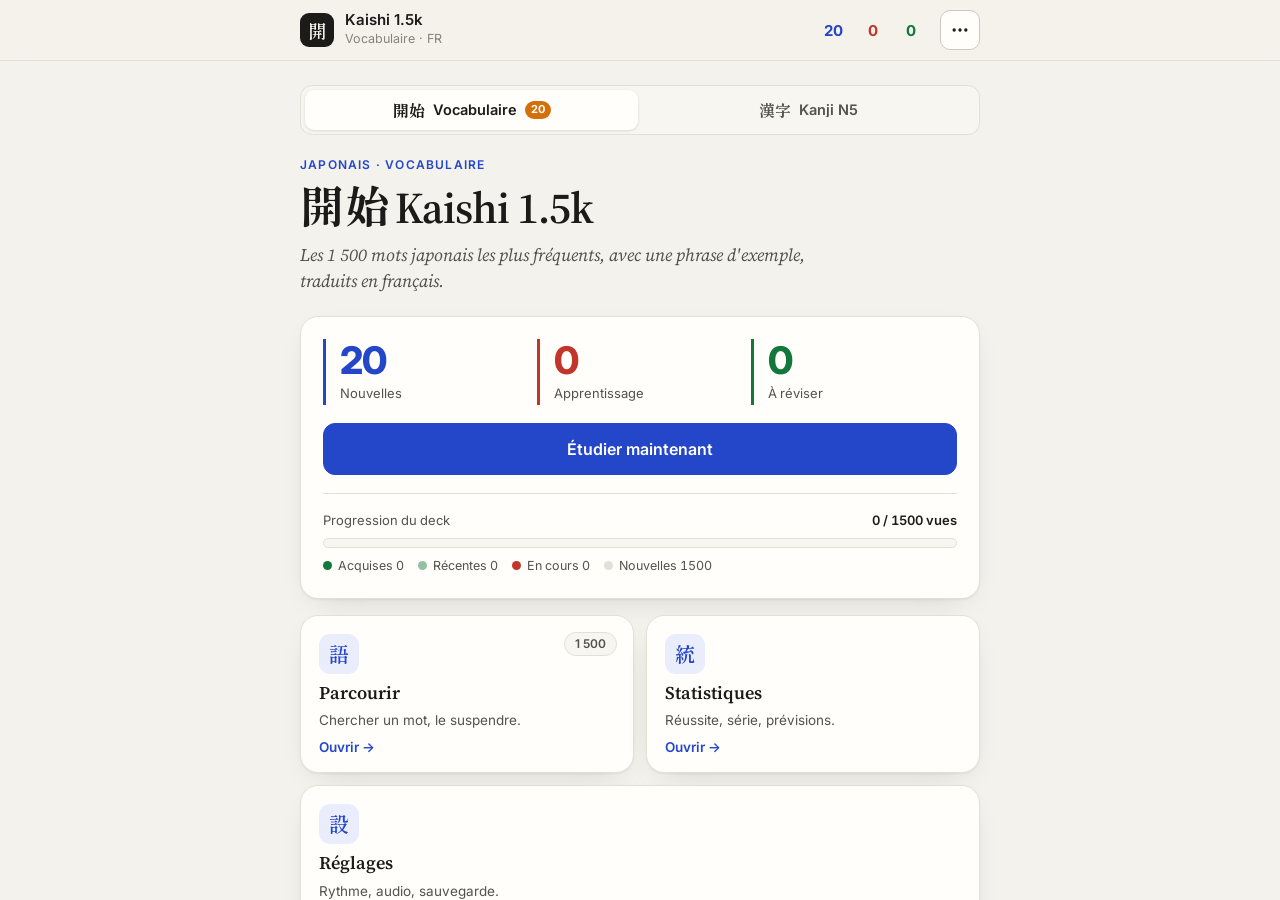
==== commit 391c18a8: "Interface : nouveau look inspiré d'EsirPrac - Palette papier/encre et accent bleu stylo, thème sombr" ====
--- a/index.html
+++ b/index.html
@@ -8,219 +8,261 @@
 <meta name="mobile-web-app-capable" content="yes">
 <meta name="apple-mobile-web-app-title" content="Kaishi">
 <meta name="apple-mobile-web-app-status-bar-style" content="black-translucent">
-<meta name="theme-color" content="#27488A">
+<meta name="theme-color" content="#f4f2ec" media="(prefers-color-scheme: light)">
+<meta name="theme-color" content="#121211" media="(prefers-color-scheme: dark)">
 <link rel="apple-touch-icon" href="apple-touch-icon.png">
 <link rel="icon" href="icon-192.png">
 <link rel="manifest" href="manifest.webmanifest">
 <link rel="preconnect" href="https://fonts.googleapis.com">
 <link rel="preconnect" href="https://fonts.gstatic.com" crossorigin>
-<link rel="stylesheet" href="https://fonts.googleapis.com/css2?family=Klee+One:wght@400;600&family=Shippori+Mincho+B1:wght@600;800&family=Zen+Kaku+Gothic+New:wght@400;500;700&display=swap">
-<style>
-/* Layout: one-screen study app — top bar with Anki's three counts, a centred card, a thumb-height answer bar. */
+<link rel="stylesheet" href="https://fonts.googleapis.com/css2?family=Inter:wght@400;500;600;700;800&family=Source+Serif+4:ital,opsz,wght@0,8..60,400;0,8..60,600;1,8..60,400&family=Klee+One:wght@400;600&family=Shippori+Mincho+B1:wght@600;800&family=Zen+Kaku+Gothic+New:wght@400;500;700&display=swap">
+<style>/* Look « EsirPrac » : papier / encre, titres Source Serif 4, texte Inter, accent stylo bleu.
+   Layout : app d'étude sur un écran — barre du haut avec les trois compteurs Anki, carte centrée, barre de réponse au pouce.
+   Les noms de variables (--line, --ai, --learn, --rev…) sont lus par le JS : ne pas les renommer. */
 :root{
-  --paper:#EEF1F5; --surface:#FFFFFF; --surface-2:#F6F8FB; --ink:#17202D; --muted:#5B6677; --line:#D8DEE7;
-  --ai:#27488A; --ai-ink:#FFFFFF; --ai-soft:#E2E9F6;
-  --new:#1F5FCC; --learn:#BE3A26; --rev:#23784A; --hard:#8C6510;
-  --dv:#2F67D4; --ns:#BE3A26; --shadow:0 1px 2px rgba(23,32,45,.06),0 8px 28px rgba(23,32,45,.07);
+  color-scheme:light;
+  --paper:#f4f2ec; --surface:#fffefb; --surface-2:#f8f6f1; --ink:#1c1b19; --ink-2:#55524b; --muted:#878379;
+  --line:#e4e0d6; --line-strong:#cdc8bb;
+  --ai:#2446c8; --ai-hover:#1c389f; --ai-ink:#FFFFFF; --ai-soft:#eaeefc; --ai-line:#bccaf5;
+  --new:#2446c8; --learn:#c2352b; --rev:#11773a; --hard:#9a5b00; --flag:#d4700a; --flag-soft:#fdf0e1;
+  --dv:#2446c8; --ns:#c2352b;
+  --shadow:0 1px 2px rgba(28,27,25,.05),0 10px 30px -18px rgba(28,27,25,.25);
+  --serif:"Source Serif 4","Iowan Old Style","Palatino Linotype","Shippori Mincho B1",Georgia,serif;
+  --sans:"Inter","Zen Kaku Gothic New","Hiragino Sans","Yu Gothic",system-ui,-apple-system,"Segoe UI",sans-serif;
   --f-jp-display:"Shippori Mincho B1","Hiragino Mincho ProN","Yu Mincho",serif;
-  --f-ui:"Zen Kaku Gothic New","Hiragino Sans","Yu Gothic",system-ui,sans-serif;
+  --f-kanji:"Klee One","Hiragino Mincho ProN","Yu Mincho",serif;
+  --f-ui:var(--sans);
 }
 @media (prefers-color-scheme: dark){:root:not([data-theme="light"]){
-  --paper:#0E1219; --surface:#161C26; --surface-2:#1C2330; --ink:#E6EAF1; --muted:#9AA4B4; --line:#2A3241;
-  --ai:#8EA9EE; --ai-ink:#0E1219; --ai-soft:#1E2942;
-  --new:#6FA3FF; --learn:#FF8470; --rev:#5FCB8D; --hard:#E2B451;
-  --dv:#7FA6FF; --ns:#FF8470; --shadow:0 1px 2px rgba(0,0,0,.3),0 8px 28px rgba(0,0,0,.35); color-scheme:dark}}
+  color-scheme:dark;
+  --paper:#121211; --surface:#1b1b19; --surface-2:#222220; --ink:#f1eee7; --ink-2:#c3bfb5; --muted:#8f8b82;
+  --line:#2e2d2a; --line-strong:#45433e;
+  --ai:#7592ff; --ai-hover:#91a8ff; --ai-ink:#0d1433; --ai-soft:#1c2340; --ai-line:#34437a;
+  --new:#7592ff; --learn:#ff6b5e; --rev:#52c774; --hard:#f0b64d; --flag:#ff9d42; --flag-soft:#382512;
+  --dv:#7592ff; --ns:#ff6b5e;
+  --shadow:0 1px 2px rgba(0,0,0,.35),0 14px 34px -18px rgba(0,0,0,.7)}}
 :root[data-theme="dark"]{
-  --paper:#0E1219; --surface:#161C26; --surface-2:#1C2330; --ink:#E6EAF1; --muted:#9AA4B4; --line:#2A3241;
-  --ai:#8EA9EE; --ai-ink:#0E1219; --ai-soft:#1E2942;
-  --new:#6FA3FF; --learn:#FF8470; --rev:#5FCB8D; --hard:#E2B451;
-  --dv:#7FA6FF; --ns:#FF8470; --shadow:0 1px 2px rgba(0,0,0,.3),0 8px 28px rgba(0,0,0,.35); color-scheme:dark}
+  color-scheme:dark;
+  --paper:#121211; --surface:#1b1b19; --surface-2:#222220; --ink:#f1eee7; --ink-2:#c3bfb5; --muted:#8f8b82;
+  --line:#2e2d2a; --line-strong:#45433e;
+  --ai:#7592ff; --ai-hover:#91a8ff; --ai-ink:#0d1433; --ai-soft:#1c2340; --ai-line:#34437a;
+  --new:#7592ff; --learn:#ff6b5e; --rev:#52c774; --hard:#f0b64d; --flag:#ff9d42; --flag-soft:#382512;
+  --dv:#7592ff; --ns:#ff6b5e;
+  --shadow:0 1px 2px rgba(0,0,0,.35),0 14px 34px -18px rgba(0,0,0,.7)}
 
 [hidden]{display:none!important}
 *,*::before,*::after{box-sizing:border-box}
 html{height:100%;padding-top:env(safe-area-inset-top,0px);padding-bottom:env(safe-area-inset-bottom,0px);background:var(--paper)}
 body{height:100%;margin:0;overscroll-behavior:none}
-body{background:var(--paper);color:var(--ink);font-family:var(--f-ui);font-size:16px;line-height:1.55;-webkit-tap-highlight-color:transparent}
+body{background:var(--paper);color:var(--ink);font:16px/1.55 var(--sans);-webkit-font-smoothing:antialiased;-webkit-tap-highlight-color:transparent}
+h1,h2,h3,h4,p{margin:0}
 button{font:inherit;color:inherit;cursor:pointer}
 button:focus-visible,input:focus-visible,summary:focus-visible{outline:2px solid var(--ai);outline-offset:2px}
 .num{font-variant-numeric:tabular-nums}
 #app{height:100%;display:flex;flex-direction:column}
 .gut{padding-left:max(16px,env(safe-area-inset-left,0px));padding-right:max(16px,env(safe-area-inset-right,0px))}
-.wrap{max-width:640px;margin:0 auto;width:100%}
-
-/* top bar */
-.bar{border-bottom:1px solid var(--line);background:var(--surface)}
-.bar .wrap{display:flex;align-items:center;gap:12px;min-height:52px;padding-block:6px}
-.brand{display:flex;align-items:baseline;gap:8px;min-width:0;background:none;border:0;padding:4px 0}
-.brand b{font-family:var(--f-jp-display);font-weight:800;font-size:20px;letter-spacing:.04em}
-.brand span{font-size:13px;color:var(--muted);white-space:nowrap}
-.counts{margin-left:auto;display:flex;gap:14px;font-weight:700;font-size:17px}
+.wrap{max-width:680px;margin:0 auto;width:100%}
+
+/* barre du haut */
+.bar{border-bottom:1px solid var(--line);background:color-mix(in srgb,var(--paper) 90%,transparent);-webkit-backdrop-filter:blur(10px);backdrop-filter:blur(10px);position:relative;z-index:10}
+.bar .wrap{display:flex;align-items:center;gap:12px;min-height:60px;padding-block:8px}
+.brand{display:flex;align-items:center;gap:11px;min-width:0;background:none;border:0;padding:0;text-align:left}
+.brand-mark{width:34px;height:34px;border-radius:9px;background:var(--ink);color:var(--paper);display:grid;place-items:center;font:600 18px/1 var(--f-jp-display);flex:none}
+.brand-txt{min-width:0}
+.brand strong{display:block;font:600 15px/1.2 var(--sans);white-space:nowrap}
+.brand small{display:block;color:var(--muted);font-size:12.5px;white-space:nowrap;overflow:hidden;text-overflow:ellipsis}
+.counts{margin-left:auto;display:flex;gap:4px;font:700 15px/1 var(--sans)}
+.counts span{min-width:34px;height:28px;padding:0 9px;border-radius:999px;display:grid;place-items:center}
 .c-new{color:var(--new)} .c-learn{color:var(--learn)} .c-rev{color:var(--rev)}
-.counts .on{text-decoration:underline;text-underline-offset:4px;text-decoration-thickness:2px}
-.icon-btn{border:0;background:none;width:40px;height:40px;border-radius:10px;display:grid;place-items:center;color:var(--muted);flex:none}
-.icon-btn:hover{background:var(--surface-2);color:var(--ink)}
-.icon-btn svg{width:22px;height:22px}
-
-/* stage */
+.counts .on{background:color-mix(in srgb,currentColor 13%,transparent)}
+.icon-btn{border:1px solid var(--line-strong);background:var(--surface);width:40px;height:40px;border-radius:10px;display:grid;place-items:center;color:var(--ink);flex:none}
+.icon-btn:hover{border-color:var(--ai)}
+.icon-btn svg{width:20px;height:20px}
+
+/* scène */
 .stage{flex:1;overflow-y:auto;-webkit-overflow-scrolling:touch}
-.stage .wrap{padding-block:20px 28px}
-
-/* home */
-.home h1{font-family:var(--f-jp-display);font-weight:800;font-size:clamp(34px,9vw,46px);line-height:1.1;margin:8px 0 2px;letter-spacing:.02em;text-wrap:balance}
-.home .sub{color:var(--muted);margin:0 0 22px}
-.today{background:var(--surface);border:1px solid var(--line);border-radius:16px;padding:18px;box-shadow:var(--shadow);display:grid;gap:16px}
-.today-row{display:grid;grid-template-columns:repeat(3,1fr);gap:8px;text-align:center}
-.today-row div{display:grid;gap:2px}
-.today-row strong{font-size:32px;line-height:1.1}
-.today-row small{color:var(--muted);font-size:13px}
-.primary{width:100%;border:0;border-radius:12px;background:var(--ai);color:var(--ai-ink);font-weight:700;font-size:17px;padding:14px 16px}
+.stage .wrap{padding-block:24px 32px}
+
+/* accueil */
+.eyebrow{font:600 12px/1 var(--sans);letter-spacing:.1em;text-transform:uppercase;color:var(--ai);margin-bottom:10px}
+.home h1{font:600 clamp(32px,8.5vw,44px)/1.08 var(--serif);letter-spacing:-.02em;margin:0;text-wrap:balance}
+.home h1 [lang="ja"]{font-family:var(--f-jp-display);font-weight:800;letter-spacing:.02em;margin-right:.12em}
+.lede{font:italic 17.5px/1.5 var(--serif);color:var(--ink-2);margin:10px 0 22px;max-width:560px}
+.today{background:var(--surface);border:1px solid var(--line);border-radius:18px;padding:22px;box-shadow:var(--shadow);display:grid;gap:18px}
+.today-row{display:grid;grid-template-columns:repeat(3,1fr);gap:8px}
+.today-row div{display:grid;gap:4px;padding:2px 0 2px 14px;border-left:3px solid var(--k,var(--line))}
+.today-row div:nth-child(1){--k:var(--new)} .today-row div:nth-child(2){--k:var(--learn)} .today-row div:nth-child(3){--k:var(--rev)}
+.today-row strong{font:800 clamp(30px,8vw,38px)/1 var(--sans);letter-spacing:-.03em}
+.today-row small{color:var(--ink-2);font-size:13px}
+.primary{width:100%;border:1px solid var(--ai);border-radius:12px;background:var(--ai);color:var(--ai-ink);font:600 16px/1.2 var(--sans);min-height:52px;padding:12px 16px}
+.primary:hover:not(:disabled){background:var(--ai-hover)}
 .primary:disabled{opacity:.45;cursor:default}
-.meter{display:grid;gap:6px}
-.meter-top{display:flex;justify-content:space-between;font-size:13px;color:var(--muted)}
-.meter-track{height:10px;border-radius:99px;background:var(--surface-2);border:1px solid var(--line);overflow:hidden;display:flex}
+.meter{display:grid;gap:8px;padding-top:16px;border-top:1px solid var(--line)}
+.meter-top{display:flex;justify-content:space-between;font-size:13px;color:var(--ink-2)}
+.meter-top span:last-child{font-weight:600;color:var(--ink)}
+.meter-track{height:10px;border-radius:999px;background:var(--surface-2);border:1px solid var(--line);overflow:hidden;display:flex}
 .meter-track i{display:block;height:100%}
 .m-mature{background:var(--rev)} .m-young{background:color-mix(in srgb,var(--rev) 45%,var(--surface))} .m-learn{background:var(--learn)}
-.legend{display:flex;flex-wrap:wrap;gap:6px 14px;font-size:12.5px;color:var(--muted)}
-.legend span::before{content:"";display:inline-block;width:9px;height:9px;border-radius:3px;margin-right:6px;vertical-align:0;background:var(--k)}
+.legend{display:flex;flex-wrap:wrap;gap:6px 14px;font-size:12.5px;color:var(--ink-2)}
+.legend span::before{content:"";display:inline-block;width:9px;height:9px;border-radius:50%;margin-right:6px;vertical-align:0;background:var(--k)}
 .links{display:flex;gap:8px;margin-top:14px;flex-wrap:wrap}
-.ghost{border:1px solid var(--line);background:var(--surface);border-radius:10px;padding:9px 14px;font-size:14.5px}
-.ghost:hover{background:var(--surface-2)}
-.sync{font-size:12.5px;color:var(--muted);margin-top:16px;display:flex;align-items:center;gap:8px}
+.ghost{display:inline-flex;align-items:center;justify-content:center;gap:8px;border:1px solid var(--line-strong);background:var(--surface);border-radius:10px;min-height:40px;padding:8px 16px;font:600 14px/1.2 var(--sans);color:var(--ink)}
+.ghost:hover:not(:disabled){border-color:var(--ai)}
+
+/* cartes-outils de l'accueil (comme les matières d'EsirPrac) */
+.tools{display:grid;grid-template-columns:repeat(2,minmax(0,1fr));gap:12px;margin-top:16px}
+.tool{position:relative;display:grid;gap:8px;align-content:start;padding:18px;border-radius:18px;background:var(--surface);border:1px solid var(--line);box-shadow:var(--shadow);text-align:left;transition:border-color .15s,transform .15s;min-width:0}
+.tool:hover{border-color:var(--ai);transform:translateY(-2px)}
+.tool .ic{width:40px;height:40px;border-radius:11px;background:var(--ai-soft);color:var(--ai);display:grid;place-items:center;font:600 20px/1 var(--f-jp-display)}
+.tool h2{font:600 18px/1.2 var(--serif)}
+.tool p{color:var(--ink-2);font-size:13.5px;line-height:1.45}
+.tool .when{position:absolute;top:16px;right:16px;height:24px;display:inline-flex;align-items:center;padding:0 10px;border-radius:999px;background:var(--surface-2);border:1px solid var(--line);font:600 12px/1 var(--sans);color:var(--ink-2);white-space:nowrap}
+.tool .go{font:600 13.5px/1 var(--sans);color:var(--ai);margin-top:2px}
+.tools .tool:last-child:nth-child(odd){grid-column:1/-1}
+@media (max-width:360px){.tools{grid-template-columns:1fr}}
+
+.sync{font-size:12.5px;color:var(--muted);margin-top:18px;display:flex;align-items:center;gap:8px}
 .sync i{width:8px;height:8px;border-radius:50%;background:var(--muted);flex:none}
 .sync.ok i{background:var(--rev)}
-.tip{margin-top:18px;font-size:14px;color:var(--muted);border-left:3px solid var(--line);padding-left:12px}
-
-/* card */
-.card{background:var(--surface);border:1px solid var(--line);border-radius:18px;box-shadow:var(--shadow);padding:28px 20px 24px;text-align:center;position:relative}
-.tagline{position:absolute;top:10px;left:14px;right:14px;display:flex;justify-content:space-between;font-size:12px;color:var(--muted)}
-.chip{display:inline-block;font-size:11.5px;font-weight:700;letter-spacing:.06em;text-transform:uppercase;border-radius:99px;padding:2px 9px;border:1px solid currentColor}
-.word{font-family:var(--f-jp-display);font-weight:800;font-size:clamp(46px,13vw,72px);line-height:1.25;margin:22px 0 8px;letter-spacing:.02em;word-break:keep-all;overflow-wrap:anywhere}
-.word rt{font-family:var(--f-ui);font-size:.3em;font-weight:500;color:var(--muted);letter-spacing:.05em}
+.tip{margin-top:16px;font:15px/1.6 var(--serif);color:var(--ink-2);padding:12px 16px;border-left:3px solid var(--ai);background:var(--surface-2);border-radius:0 10px 10px 0}
+.tip b{color:var(--ink)}
+
+/* carte d'étude */
+.card{background:var(--surface);border:1px solid var(--line);border-radius:18px;box-shadow:var(--shadow);padding:30px 20px 24px;text-align:center;position:relative}
+.tagline{position:absolute;top:12px;left:14px;right:14px;display:flex;justify-content:space-between;align-items:center;font-size:12px;color:var(--muted)}
+.chip{display:inline-flex;align-items:center;height:22px;font:600 11.5px/1 var(--sans);border-radius:999px;padding:0 9px;background:color-mix(in srgb,currentColor 12%,transparent)}
+.word{font-family:var(--f-jp-display);font-weight:800;font-size:clamp(46px,13vw,72px);line-height:1.25;margin:24px 0 8px;letter-spacing:.02em;word-break:keep-all;overflow-wrap:anywhere}
+.word rt{font-family:var(--sans);font-size:.3em;font-weight:500;color:var(--muted);letter-spacing:.05em}
 .sent{font-size:clamp(19px,5.2vw,23px);line-height:1.9;margin:4px 0 0;overflow-wrap:anywhere}
 .sent b{color:var(--ai);font-weight:700}
 .sent rt{font-size:.52em;color:var(--muted)}
 .back{margin-top:6px}
-.meaning{font-size:21px;font-weight:700;margin:0;text-wrap:balance}
-.pos{font-size:13px;color:var(--muted);margin:2px 0 0}
+.meaning{font:600 23px/1.3 var(--serif);margin:0;text-wrap:balance}
+.pos{font-size:13px;color:var(--muted);margin:4px 0 0}
 .sep{height:1px;background:var(--line);margin:20px -4px}
-.trans{color:var(--muted);margin:6px 0 0;font-size:16.5px}
+.trans{color:var(--ink-2);margin:6px 0 0;font:italic 17px/1.5 var(--serif)}
 .audio{display:flex;justify-content:center;gap:8px;margin-top:16px;flex-wrap:wrap}
-.audio button{display:inline-flex;align-items:center;gap:7px;border:1px solid var(--line);background:var(--surface-2);border-radius:99px;padding:7px 14px;font-size:14px}
-.audio svg{width:15px;height:15px;color:var(--ai)}
+.audio button{display:inline-flex;align-items:center;gap:7px;border:1px solid var(--line-strong);background:var(--surface);border-radius:999px;min-height:36px;padding:0 14px;font:600 13.5px/1 var(--sans)}
+.audio button:hover{border-color:var(--ai)}
+.audio svg{width:14px;height:14px;color:var(--ai)}
 .extras{text-align:left;margin-top:18px;display:grid;gap:10px}
-.box{background:var(--surface-2);border:1px solid var(--line);border-radius:12px;padding:10px 14px;font-size:14.5px;line-height:1.6}
-.box h4{margin:0 0 4px;font-size:11.5px;letter-spacing:.08em;text-transform:uppercase;color:var(--muted);font-weight:700}
-details.box summary{cursor:pointer;font-weight:700;font-size:14px;list-style:none}
+.box{background:var(--surface-2);border:1px solid var(--line);border-radius:12px;padding:12px 16px;font-size:14.5px;line-height:1.6}
+.box h4{margin:0 0 6px;font:700 11px/1 var(--sans);letter-spacing:.09em;text-transform:uppercase;color:var(--ink-2)}
+details.box summary{cursor:pointer;font:600 14px/1.4 var(--sans);color:var(--ai);list-style:none}
 details.box summary::-webkit-details-marker{display:none}
-details.box summary::after{content:" +";color:var(--muted)}
-details.box[open] summary::after{content:" −"}
+details.box summary::before{content:"▸ ";color:var(--muted)}
+details.box[open] summary::before{content:"▾ "}
 details.box div{margin-top:6px}
-.pitch{font-size:22px;letter-spacing:.08em;font-family:var(--f-ui)}
+.pitch{font-size:22px;letter-spacing:.08em;font-family:var(--sans)}
 .pw{display:inline-block;position:relative}
 .pw.pd{padding-right:.1em;margin-right:.1em}
 .pw .ol{position:absolute;top:.1em;left:0;right:0;height:0;border-top:.1em solid currentColor;pointer-events:none}
 .pw .ol.dn{right:-.1em;height:.4em;border-right:.1em solid currentColor}
 .dv{color:var(--dv)} .ns{color:var(--ns)} .ov{text-decoration:overline}
 
-/* answer bar */
-.answer{border-top:1px solid var(--line);background:var(--surface)}
-.answer .wrap{padding-block:10px 12px}
-.show-btn{width:100%;border:0;border-radius:12px;background:var(--ai);color:var(--ai-ink);font-weight:700;font-size:17px;padding:15px}
+/* barre de réponse */
+.answer{border-top:1px solid var(--line);background:color-mix(in srgb,var(--paper) 92%,transparent);-webkit-backdrop-filter:blur(10px);backdrop-filter:blur(10px)}
+.answer .wrap{padding-block:12px}
+.show-btn{width:100%;border:1px solid var(--ai);border-radius:12px;background:var(--ai);color:var(--ai-ink);font:600 16px/1.2 var(--sans);min-height:52px;padding:12px}
+.show-btn:hover{background:var(--ai-hover)}
 .grades{display:grid;grid-template-columns:repeat(4,1fr);gap:8px}
-.grade{border:1px solid var(--line);background:var(--surface-2);border-radius:12px;padding:8px 4px 10px;display:grid;gap:1px;min-width:0}
-.grade small{font-size:12.5px;font-weight:700;color:var(--k)}
-.grade span{font-size:15px;font-weight:700}
+.grade{border:1px solid var(--line-strong);background:var(--surface);border-radius:12px;padding:9px 4px 10px;display:grid;gap:3px;min-width:0;box-shadow:inset 0 3px 0 var(--k)}
+.grade:hover{border-color:var(--k)}
+.grade small{font:600 12px/1.2 var(--sans);color:var(--k)}
+.grade span{font:600 14.5px/1.2 var(--sans)}
 .grade:active{transform:translateY(1px)}
 .g1{--k:var(--learn)} .g2{--k:var(--hard)} .g3{--k:var(--rev)} .g4{--k:var(--new)}
 .kbd{display:none;text-align:center;font-size:12px;color:var(--muted);margin-top:8px}
 @media (hover:hover) and (pointer:fine){.kbd{display:block}}
 
-/* done */
+/* fin de session */
 .done{text-align:center;padding-top:40px}
 .done .big{font-family:var(--f-jp-display);font-size:56px;font-weight:800;margin:0}
-.done p{color:var(--muted)}
-
-/* sheets */
-.sheet-back{position:fixed;inset:0;background:rgba(10,14,22,.45);z-index:20;display:flex;align-items:flex-end;justify-content:center}
-.sheet{background:var(--surface);width:100%;max-width:640px;max-height:86%;overflow:auto;border-radius:18px 18px 0 0;
-  padding:18px max(16px,env(safe-area-inset-right,0px)) calc(20px + env(safe-area-inset-bottom,0px)) max(16px,env(safe-area-inset-left,0px));box-shadow:var(--shadow)}
-@media (min-width:700px){.sheet-back{align-items:center}.sheet{border-radius:18px}}
-.sheet header{display:flex;align-items:center;justify-content:space-between;margin-bottom:10px}
-.sheet h2{margin:0;font-size:20px}
-.row{display:flex;align-items:center;justify-content:space-between;gap:12px;padding:12px 0;border-bottom:1px solid var(--line)}
-.row label{flex:1;min-width:0}
-.row label small{display:block;color:var(--muted);font-size:13px}
-.row input[type=number]{width:84px;font:inherit;padding:7px 9px;border:1px solid var(--line);border-radius:8px;background:var(--surface-2);color:var(--ink);text-align:right}
-.row input[type=range]{width:140px}
-.switch{appearance:none;-webkit-appearance:none;width:46px;height:28px;border-radius:99px;background:var(--line);position:relative;flex:none;cursor:pointer;transition:background .15s}
+.done h2{font:600 24px/1.25 var(--serif);margin-top:8px;text-wrap:balance}
+.done p{color:var(--ink-2);margin-top:8px}
+.done .tip{text-align:left}
+
+/* feuilles */
+.sheet-back{position:fixed;inset:0;background:rgba(0,0,0,.45);z-index:20;display:flex;align-items:flex-end;justify-content:center}
+.sheet{background:var(--surface);width:100%;max-width:680px;max-height:88%;overflow:auto;border-radius:18px 18px 0 0;border:1px solid var(--line);
+  padding:18px max(18px,env(safe-area-inset-right,0px)) calc(22px + env(safe-area-inset-bottom,0px)) max(18px,env(safe-area-inset-left,0px));box-shadow:var(--shadow)}
+@media (min-width:700px){.sheet-back{align-items:center}.sheet{border-radius:18px;padding:22px 26px}}
+.sheet header{display:flex;align-items:center;justify-content:space-between;margin-bottom:14px}
+.sheet h2{margin:0;font:600 22px/1.25 var(--serif)}
+.row{display:flex;align-items:center;justify-content:space-between;gap:12px;padding:13px 0;border-bottom:1px solid var(--line)}
+.row label{flex:1;min-width:0;font-weight:500}
+.row label small{display:block;color:var(--muted);font-size:13px;font-weight:400}
+.row input[type=number]{width:84px;font:inherit;min-height:40px;padding:6px 10px;border:1px solid var(--line-strong);border-radius:10px;background:var(--paper);color:var(--ink);text-align:right}
+.row input[type=range]{width:140px;accent-color:var(--ai)}
+.switch{appearance:none;-webkit-appearance:none;width:46px;height:28px;border-radius:99px;background:var(--line-strong);position:relative;flex:none;cursor:pointer;transition:background .15s}
 .switch::after{content:"";position:absolute;top:3px;left:3px;width:22px;height:22px;border-radius:50%;background:var(--surface);box-shadow:0 1px 2px rgba(0,0,0,.25);transition:transform .15s}
 .switch:checked{background:var(--ai)} .switch:checked::after{transform:translateX(18px)}
-.danger{border:1px solid var(--learn);color:var(--learn);background:none;border-radius:10px;padding:9px 14px}
+.danger{border:1px solid var(--learn);color:var(--learn);background:none;border-radius:10px;min-height:40px;padding:8px 14px;font:600 14px/1.2 var(--sans)}
 .danger.armed{background:var(--learn);color:var(--surface)}
-.stats-grid{display:grid;grid-template-columns:repeat(auto-fit,minmax(120px,1fr));gap:8px;margin:6px 0 16px}
-.stat{background:var(--surface-2);border:1px solid var(--line);border-radius:12px;padding:10px 12px}
-.stat strong{display:block;font-size:24px;line-height:1.2}
-.stat small{color:var(--muted);font-size:12.5px}
-.fc{display:grid;grid-template-columns:repeat(7,1fr);gap:6px;align-items:end;height:120px;margin:8px 0 4px}
+.stats-grid{display:grid;grid-template-columns:repeat(auto-fit,minmax(130px,1fr));gap:10px;margin:6px 0 20px}
+.stat{background:var(--surface-2);border:1px solid var(--line);border-radius:12px;padding:12px 14px}
+.stat strong{display:block;font:800 26px/1.15 var(--sans);letter-spacing:-.03em;color:var(--ai)}
+.stat small{color:var(--ink-2);font-size:12.5px}
+.fc{display:grid;grid-template-columns:repeat(7,1fr);gap:6px;align-items:end;height:120px;margin:10px 0 4px}
 .fc div{display:flex;flex-direction:column;align-items:center;justify-content:flex-end;height:100%;gap:4px;min-width:0}
 .fc i{display:block;width:70%;background:var(--ai);border-radius:4px 4px 0 0;min-height:2px}
 .fc b{font-size:12px;font-weight:700}
 .fc-l{display:grid;grid-template-columns:repeat(7,1fr);gap:6px;font-size:11.5px;color:var(--muted);text-align:center}
-.search{width:100%;font:inherit;padding:10px 12px;border:1px solid var(--line);border-radius:10px;background:var(--surface-2);color:var(--ink);margin-bottom:8px}
+.search{width:100%;font:inherit;min-height:44px;padding:10px 12px;border:1px solid var(--line-strong);border-radius:10px;background:var(--paper);color:var(--ink);margin-bottom:8px}
 .list{display:grid}
-.li{display:grid;grid-template-columns:minmax(0,1fr) auto;gap:2px 10px;padding:10px 0;border-bottom:1px solid var(--line);align-items:center}
+.li{display:grid;grid-template-columns:minmax(0,1fr) auto;gap:2px 10px;padding:11px 0;border-bottom:1px solid var(--line);align-items:center}
 .li .w{font-family:var(--f-jp-display);font-weight:800;font-size:19px}
-.li .w small{font-family:var(--f-ui);font-weight:400;font-size:13px;color:var(--muted);margin-left:6px}
-.li .m{grid-column:1;color:var(--muted);font-size:13.5px;overflow:hidden;text-overflow:ellipsis;white-space:nowrap}
+.li .w small{font-family:var(--sans);font-weight:400;font-size:13px;color:var(--muted);margin-left:6px}
+.li .m{grid-column:1;color:var(--ink-2);font-size:13.5px;overflow:hidden;text-overflow:ellipsis;white-space:nowrap}
 .li .s{grid-row:1/3;grid-column:2;display:grid;justify-items:end;gap:4px}
-.li .s button{border:1px solid var(--line);background:none;border-radius:8px;padding:3px 8px;font-size:12px;color:var(--muted)}
+.li .s button{border:1px solid var(--line-strong);background:var(--surface);border-radius:8px;padding:3px 9px;font-size:12px;color:var(--ink-2)}
 .st-new{color:var(--new)} .st-learn{color:var(--learn)} .st-young{color:var(--rev)} .st-mature{color:var(--rev)} .st-susp{color:var(--muted)}
-.menu{position:absolute;right:max(12px,env(safe-area-inset-right,0px));top:54px;background:var(--surface);border:1px solid var(--line);border-radius:12px;box-shadow:var(--shadow);padding:6px;z-index:15;min-width:240px;display:grid}
-.menu button{border:0;background:none;text-align:left;padding:10px 12px;border-radius:8px;font-size:15px}
+.menu{position:absolute;right:max(12px,env(safe-area-inset-right,0px));top:calc(62px + env(safe-area-inset-top,0px));background:var(--surface);border:1px solid var(--line);border-radius:14px;box-shadow:var(--shadow);padding:6px;z-index:15;min-width:250px;display:grid}
+.menu button{border:0;background:none;text-align:left;padding:10px 12px;border-radius:9px;font-size:15px}
 .menu button:hover{background:var(--surface-2)}
 .menu button:disabled{opacity:.4}
-.toast{position:fixed;left:50%;bottom:calc(110px + env(safe-area-inset-bottom,0px));transform:translateX(-50%);background:var(--ink);color:var(--paper);padding:9px 16px;border-radius:99px;font-size:14px;z-index:30;max-width:calc(100% - 32px);text-align:center}
+.toast{position:fixed;left:50%;bottom:calc(110px + env(safe-area-inset-bottom,0px));transform:translateX(-50%);background:var(--ink);color:var(--paper);padding:10px 16px;border-radius:999px;font-size:14px;z-index:30;max-width:calc(100% - 32px);text-align:center;box-shadow:var(--shadow)}
 .loading{display:grid;place-items:center;height:60vh;color:var(--muted);text-align:center}
 @media (prefers-reduced-motion:reduce){*{transition:none!important}}
 .fade{animation:fade .18s ease-out}
 @keyframes fade{from{opacity:.4;transform:translateY(4px)}to{opacity:1;transform:none}}
 @media (prefers-reduced-motion:reduce){.fade{animation:none}}
 
-/* ---------- deck switch ---------- */
-:root{--f-kanji:"Klee One","Hiragino Mincho ProN","Yu Mincho",serif}
-.seg{display:grid;grid-template-columns:1fr 1fr;gap:6px;background:var(--surface-2);border:1px solid var(--line);border-radius:14px;padding:5px;margin-bottom:18px}
-.seg-btn{border:0;background:none;border-radius:10px;padding:9px 10px;display:flex;align-items:center;justify-content:center;gap:8px;color:var(--muted);min-width:0}
-.seg-btn b{font-family:var(--f-jp-display);font-weight:800;font-size:17px;white-space:nowrap}
+/* ---------- choix du deck (onglets d'EsirPrac) ---------- */
+.seg{display:flex;gap:4px;background:var(--surface-2);border:1px solid var(--line);border-radius:12px;padding:4px;margin-bottom:24px}
+.seg-btn{flex:1;border:0;background:none;border-radius:9px;min-height:40px;padding:0 12px;display:flex;align-items:center;justify-content:center;gap:8px;color:var(--ink-2);min-width:0}
+.seg-btn b{font-family:var(--f-jp-display);font-weight:800;font-size:16px;white-space:nowrap}
 @media (max-width:420px){.seg-btn b{display:none}}
-.seg-btn span{font-size:14.5px;font-weight:700;white-space:nowrap;overflow:hidden;text-overflow:ellipsis}
-.seg-btn em{font-style:normal;font-size:12px;font-weight:700;background:var(--ai);color:var(--ai-ink);border-radius:99px;padding:1px 7px}
-.seg-btn.on{background:var(--surface);color:var(--ink);box-shadow:0 1px 3px rgba(0,0,0,.1)}
-
-/* ---------- kanji strip on home ---------- */
-.kstrip{display:flex;flex-wrap:wrap;gap:3px;margin-top:14px;padding:12px;border:1px solid var(--line);border-radius:14px;background:var(--surface);width:100%;justify-content:center}
+.seg-btn span{font:600 14.5px/1 var(--sans);white-space:nowrap;overflow:hidden;text-overflow:ellipsis}
+.seg-btn em{font:700 11px/1.2 var(--sans);font-style:normal;background:var(--flag);color:#fff;border-radius:999px;padding:2px 6px;min-width:18px}
+.seg-btn.on{background:var(--surface);color:var(--ink);box-shadow:0 1px 3px rgba(0,0,0,.12)}
+
+/* ---------- bande de kanji sur l'accueil ---------- */
+.kstrip{display:flex;flex-wrap:wrap;gap:3px;margin-top:16px;padding:14px;border:1px solid var(--line);border-radius:18px;background:var(--surface);box-shadow:var(--shadow);width:100%;justify-content:center}
+.kstrip:hover{border-color:var(--ai)}
 .kstrip span{font-family:var(--f-kanji);font-size:19px;width:27px;height:30px;display:grid;place-items:center;border-radius:6px;color:var(--muted)}
-.kstrip .ks-new{opacity:.45}
+.kstrip .ks-new{opacity:.5}
 .kstrip .ks-learn{color:var(--learn);background:color-mix(in srgb,var(--learn) 12%,transparent);opacity:1}
 .kstrip .ks-young{color:var(--rev);background:color-mix(in srgb,var(--rev) 10%,transparent)}
 .kstrip .ks-mature{color:var(--surface);background:var(--rev)}
 
-/* ---------- kanji card ---------- */
-.kcard .chip.kind{color:var(--muted);margin-left:4px}
-.kbig{font-family:var(--f-kanji);font-weight:600;font-size:clamp(110px,34vw,168px);line-height:1.15;margin:24px 0 4px}
+/* ---------- carte kanji ---------- */
+.kcard .chip.kind{color:var(--ink-2);margin-left:4px}
+.kbig{font-family:var(--f-kanji);font-weight:600;font-size:clamp(110px,34vw,168px);line-height:1.15;margin:26px 0 4px}
 .kbig.sm{font-size:64px;margin:12px 0 0}
-.kq{color:var(--muted);margin:6px 0 0;font-size:15px}
-.meaning.big{font-size:26px;margin-top:4px}
+.kq{color:var(--ink-2);margin:6px 0 0;font:italic 16px/1.5 var(--serif)}
+.meaning.big{font-size:27px;margin-top:4px}
 .kprompt{display:grid;gap:2px;margin:10px 0 12px}
 .kp-w{font-family:var(--f-kanji);font-size:30px;font-weight:600}
 .kp-w .blank{color:var(--ai)}
-.kp-r{color:var(--muted);font-size:14.5px}
+.kp-r{color:var(--ink-2);font-size:14.5px}
 .readings{display:grid;grid-template-columns:1fr 1fr;gap:8px;margin:14px 0 4px;text-align:left}
-.readings div{background:var(--surface-2);border:1px solid var(--line);border-radius:12px;padding:8px 12px;min-width:0}
-.rl{display:block;font-size:11px;font-weight:700;letter-spacing:.1em;color:var(--muted)}
+.readings div{background:var(--surface-2);border:1px solid var(--line);border-radius:12px;padding:9px 12px;min-width:0}
+.rl{display:block;font:700 11px/1.4 var(--sans);letter-spacing:.1em;color:var(--ink-2)}
 .rv{font-size:17px;font-weight:500;overflow-wrap:anywhere}
 .parts{margin-top:6px;color:var(--muted);font-size:13.5px}
-.exlist{display:grid;gap:4px;margin-top:4px}
-.ex{display:grid;grid-template-columns:auto auto minmax(0,1fr) auto;align-items:baseline;gap:4px 10px;text-align:left;border:0;background:none;padding:6px 2px;border-radius:8px}
+.exlist{display:grid;gap:2px;margin-top:4px}
+.ex{display:grid;grid-template-columns:auto auto minmax(0,1fr) auto;align-items:baseline;gap:4px 10px;text-align:left;border:0;background:none;padding:6px 4px;border-radius:8px}
 .ex:hover{background:var(--surface)}
 .ex-w{font-family:var(--f-kanji);font-weight:600;font-size:19px}
 .ex-r{color:var(--muted);font-size:14px}
@@ -229,10 +271,10 @@
 .svg-wrap{display:grid;justify-items:center;gap:8px;margin-top:16px}
 .ksvg{width:min(220px,62vw);aspect-ratio:1;background:var(--surface-2);border:1px solid var(--line);border-radius:14px}
 .ksvg path{fill:none;stroke-linecap:round;stroke-linejoin:round}
-.kg-grid path{stroke:var(--line);stroke-width:.6;stroke-dasharray:3 3}
+.kg-grid path{stroke:var(--line-strong);stroke-width:.6;stroke-dasharray:3 3}
 .kg-ghost path{stroke:color-mix(in srgb,var(--ink) 12%,transparent);stroke-width:3.2}
 .kg-ink path{stroke:var(--ink);stroke-width:3.4}
-.kg-num text{font-size:8px;fill:var(--learn);font-family:var(--f-ui);font-weight:700}
+.kg-num text{font-size:8px;fill:var(--learn);font-family:var(--sans);font-weight:700}
 .write-row{display:grid;justify-content:center;gap:10px;margin-top:6px}
 .write-row.two{grid-template-columns:repeat(2,minmax(0,1fr))}
 .write-row figure{margin:0;display:grid;justify-items:center;gap:4px;min-width:0}
@@ -240,12 +282,13 @@
 .pad{display:block;width:min(300px,78vw);aspect-ratio:1;background:var(--surface-2);border:1px solid var(--line);border-radius:14px;touch-action:none;cursor:crosshair;color:var(--ink)}
 .write-row.two .pad,.write-row.two .ksvg{width:100%;max-width:220px}
 .pad-tools{display:flex;justify-content:center;gap:8px;margin-top:10px;flex-wrap:wrap}
-.ghost.sm{padding:7px 12px;font-size:13.5px}
-
-/* ---------- kanji grid & detail ---------- */
-.kgroup{font-size:13px;letter-spacing:.06em;text-transform:uppercase;color:var(--muted);margin:16px 0 8px}
+.ghost.sm{min-height:34px;padding:6px 12px;font-size:13px}
+
+/* ---------- grille & fiche kanji ---------- */
+.kgroup{font:600 12px/1 var(--sans);letter-spacing:.1em;text-transform:uppercase;color:var(--ai);margin:20px 0 10px}
 .kgrid{display:grid;grid-template-columns:repeat(auto-fill,minmax(64px,1fr));gap:6px}
 .ktile{border:1px solid var(--line);background:var(--surface-2);border-radius:12px;padding:6px 2px 7px;display:grid;justify-items:center;gap:0;min-width:0}
+.ktile:hover{border-color:var(--ai)}
 .ktile b{font-family:var(--f-kanji);font-weight:600;font-size:30px;line-height:1.2}
 .ktile small{font-size:11px;color:var(--muted);max-width:100%;overflow:hidden;text-overflow:ellipsis;white-space:nowrap;padding:0 4px}
 .ktile.ks-learn{border-color:var(--learn);box-shadow:inset 0 -3px 0 var(--learn)}
@@ -269,14 +312,15 @@
 .practice-pad.no-trace .kg-ghost{display:none}
 .sheet header{gap:8px}
 .sheet header h2{flex:1;min-width:0;overflow:hidden;text-overflow:ellipsis;white-space:nowrap}
-.set-h{font-size:12.5px;letter-spacing:.08em;text-transform:uppercase;color:var(--muted);margin:18px 0 0}
+.set-h{font:600 12px/1 var(--sans);letter-spacing:.1em;text-transform:uppercase;color:var(--ai);margin:24px 0 2px}
 .set-h:first-child{margin-top:0}
 
-/* ---------- method ---------- */
-.method .lead{font-size:16px;margin-top:0}
-.method ol{padding-left:22px;margin:0;display:grid;gap:14px}
-.method li h4{margin:0 0 4px;font-size:16px}
-.method li p{margin:4px 0;font-size:14.5px;line-height:1.65}
+/* ---------- méthode ---------- */
+.method .lead{font:italic 17px/1.55 var(--serif);color:var(--ink-2);margin:0 0 16px}
+.method ol{padding-left:22px;margin:0;display:grid;gap:16px}
+.method ol>li::marker{font:600 16px var(--serif);color:var(--ai)}
+.method li h4{margin:0 0 4px;font:600 17px/1.3 var(--serif)}
+.method li p{margin:4px 0;font-size:14.5px;line-height:1.65;color:var(--ink-2)}
 .method .rules{margin:6px 0;padding-left:18px;font-size:14.5px;display:grid;gap:3px}
 .method .rules li::marker{color:var(--ai)}
 
@@ -289,49 +333,76 @@
 
 /* ---------- leçons & quiz ---------- */
 .kbtns{display:grid;grid-template-columns:1fr 1fr;gap:8px}
-.kbtns .primary{padding:13px 10px;font-size:15.5px}
-.kbtns .primary.alt{background:var(--surface-2);color:var(--muted);border:1px solid var(--line)}
-.les-head{display:grid;gap:10px;margin-bottom:12px}
+.kbtns .primary{padding:12px 10px;font-size:15px}
+.kbtns .primary.alt{background:var(--surface-2);color:var(--muted);border-color:var(--line);opacity:1}
+.les-head{display:grid;gap:10px;margin-bottom:14px}
 .les-dots{display:flex;justify-content:center;gap:6px}
-.les-dots span{font-family:var(--f-kanji);font-size:20px;width:38px;height:38px;display:grid;place-items:center;border-radius:10px;border:1px solid var(--line);background:var(--surface);color:var(--muted)}
-.les-dots span.on{border-color:var(--ai);color:var(--ink);box-shadow:0 0 0 2px color-mix(in srgb,var(--ai) 35%,transparent)}
+.les-dots span{font-family:var(--f-kanji);font-size:20px;width:40px;height:40px;display:grid;place-items:center;border-radius:10px;border:1px solid var(--line);background:var(--surface);color:var(--muted)}
+.les-dots span.on{border-color:var(--ai);color:var(--ink);box-shadow:0 0 0 2px var(--ai-line)}
 .les-dots span.ok{background:var(--ai-soft);color:var(--ai);border-color:transparent}
 .les-tabs{display:grid;grid-template-columns:repeat(3,1fr);gap:4px;background:var(--surface-2);border:1px solid var(--line);border-radius:12px;padding:4px}
-.les-tabs button{border:0;background:none;border-radius:9px;padding:7px 4px;font-size:14px;font-weight:700;color:var(--muted)}
-.les-tabs button.on{background:var(--surface);color:var(--ink);box-shadow:0 1px 3px rgba(0,0,0,.1)}
-.les-step{text-align:center;font-weight:700;color:var(--muted);font-size:14px;letter-spacing:.04em}
+.les-tabs button{border:0;background:none;border-radius:9px;min-height:36px;padding:0 4px;font:600 14px/1 var(--sans);color:var(--ink-2)}
+.les-tabs button.on{background:var(--surface);color:var(--ink);box-shadow:0 1px 3px rgba(0,0,0,.12)}
+.les-step{text-align:center;font:600 12px/1 var(--sans);letter-spacing:.1em;text-transform:uppercase;color:var(--ai)}
 .les-nav{display:flex;gap:8px}
 .les-nav .show-btn{flex:1}
-.les-nav .ghost{padding:14px 16px}
+.les-nav .ghost{min-height:52px;padding:0 18px}
 .les-nav .ghost:disabled{opacity:.4}
 .les-write .tip{margin-top:12px}
-.qword{font-family:var(--f-kanji);font-weight:600;font-size:clamp(54px,16vw,80px);line-height:1.2;margin:26px 0 4px}
+.qword{font-family:var(--f-kanji);font-weight:600;font-size:clamp(54px,16vw,80px);line-height:1.2;margin:28px 0 4px}
 .qword .hl{color:var(--ai);font-weight:600}
 .qform{display:flex;gap:8px;margin:16px auto 0;max-width:420px}
-.qin{flex:1;min-width:0;font:inherit;font-size:19px;padding:12px 14px;border:2px solid var(--line);border-radius:12px;background:var(--surface-2);color:var(--ink);text-align:center}
+.qin{flex:1;min-width:0;font:inherit;font-size:19px;min-height:52px;padding:10px 14px;border:2px solid var(--line-strong);border-radius:12px;background:var(--paper);color:var(--ink);text-align:center}
 .qin-r{font-size:21px;letter-spacing:.04em}
 .qin:focus{outline:none;border-color:var(--ai)}
 .qgo{border:0;border-radius:12px;background:var(--ai);color:var(--ai-ink);width:54px;display:grid;place-items:center;flex:none}
 .qgo svg{width:22px;height:22px}
-.qform.is-ok .qin{border-color:var(--rev);background:color-mix(in srgb,var(--rev) 12%,var(--surface))}
-.qform.is-bad .qin{border-color:var(--learn);background:color-mix(in srgb,var(--learn) 10%,var(--surface))}
+.qform.is-ok .qin{border-color:var(--rev);background:color-mix(in srgb,var(--rev) 10%,var(--surface))}
+.qform.is-bad .qin{border-color:var(--learn);background:color-mix(in srgb,var(--learn) 9%,var(--surface))}
 .qform.is-ok .qgo,.qform.is-bad .qgo{display:none}
 .qfb{min-height:8px;margin-top:10px}
 .qfb p{margin:4px 0}
 .qfb .ok{color:var(--rev);font-weight:700}
 .qfb .bad{color:var(--learn);font-weight:700}
-.qsol{font-size:16px}
+.qsol{font:16px/1.5 var(--serif)}
 .qsol b{font-size:18px}
 .shake{animation:shake .35s}
 @keyframes shake{25%{transform:translateX(-6px)}75%{transform:translateX(6px)}}
 @media (prefers-reduced-motion:reduce){.shake{animation:none}}
+
+/* ---------- résultats des révisions tapées ---------- */
+.results{display:grid;gap:6px;margin:12px 0 4px;text-align:left}
+.res{display:flex;justify-content:space-between;gap:10px;flex-wrap:wrap;margin:0;padding:9px 14px;border-radius:10px;font-size:14.5px;border-left:3px solid var(--k)}
+.res.ok{--k:var(--rev);background:color-mix(in srgb,var(--rev) 10%,var(--surface));color:var(--ink)}
+.res.bad{--k:var(--learn);background:color-mix(in srgb,var(--learn) 9%,var(--surface));color:var(--ink)}
+.res-l{font-weight:700;color:var(--k)}
+.grades.two{grid-template-columns:1fr 1fr}
+.grade.pri{border-width:2px;border-color:var(--k)}
+.grade.typo small{color:var(--muted)}
+.ghost.wide{width:100%;min-height:52px}
+
+/* ---------- tablette vérifiée ---------- */
+.padmsg{min-height:22px;margin:8px 0 0;font-size:14px;color:var(--muted);font-weight:600}
+.padmsg.ok{color:var(--rev)} .padmsg.bad{color:var(--learn)}
+.kcard .pad{margin:6px auto 0}
+.les-pass{margin:0 0 8px;font-size:14px;color:var(--ink-2)}
+.les-pass b{color:var(--ai)}
+
+/* ---------- test de niveau ---------- */
+.pt-card{display:grid;gap:6px;background:var(--flag-soft);border:1px solid color-mix(in srgb,var(--flag) 40%,transparent);border-radius:14px;padding:14px 16px;font-size:14.5px;color:var(--ink-2)}
+.pt-card b{font:600 17px/1.3 var(--serif);color:var(--ink)}
+.pt-card .ghost{justify-self:start;margin-top:4px}
+.pt-head{display:grid;gap:8px;margin-bottom:12px}
+.pt-top{display:flex;justify-content:space-between;gap:10px;font-size:14px;color:var(--muted)}
+.pt-top b{color:var(--ink)}
+.pt-tired{display:flex;gap:10px;align-items:center;justify-content:space-between;flex-wrap:wrap;background:var(--surface);border:1px solid var(--line);border-radius:12px;padding:10px 12px;margin-bottom:10px;font-size:13.5px;color:var(--ink-2)}
 </style>
 </head>
 <body>
 
 <div id="app">
   <header class="bar gut"><div class="wrap">
-    <button class="brand" id="brand" aria-label="Accueil du deck"><b>開始</b><span>Kaishi 1.5k · FR</span></button>
+    <button class="brand" id="brand" aria-label="Accueil du deck"><span class="brand-mark" lang="ja">開</span><span class="brand-txt"><strong>Kaishi 1.5k</strong><small>Vocabulaire · FR</small></span></button>
     <div class="counts num" id="counts" aria-label="Cartes restantes aujourd'hui"></div>
     <button class="icon-btn" id="menuBtn" aria-label="Menu" aria-haspopup="true">
       <svg viewBox="0 0 24 24" fill="currentColor" aria-hidden="true"><circle cx="5" cy="12" r="2"/><circle cx="12" cy="12" r="2"/><circle cx="19" cy="12" r="2"/></svg>
@@ -583,7 +654,7 @@
 document.addEventListener("visibilitychange",()=>{ if(document.visibilityState==="hidden"){saveLocal();flush()} else if(REMOTE){pull().then(c=>{if(c)refresh()})} });
 
 /* ---------- views ---------- */
-function refresh(){ if(view==="home") renderHome(); else if(view==="study"&&!shown) nextCard(); else if(view!=="lesson") renderCounts(); }
+function refresh(){ if(view==="home") renderHome(); else if(view==="study"&&!shown) nextCard(); else if(view==="home"||view==="study") renderCounts(); }
 
 function stats(d=deck){
   let nw=0,learn=0,young=0,mature=0,susp=0;
@@ -593,7 +664,8 @@
 }
 function setDeck(d){ if(d===deck) return; deck=d; undoStack=[]; saveLocal(); renderBrand(); renderHome(); }
 function renderBrand(){
-  $("#brand").innerHTML = deck==="kanji" ? `<b>漢字</b><span>Kanji N5</span>` : `<b>開始</b><span>Kaishi 1.5k · FR</span>`;
+  const [mark,name,sub] = deck==="kanji" ? ["漢","Kanji N5",`JLPT · ${KANJI.length||79} kanji`] : ["開","Kaishi 1.5k","Vocabulaire · FR"];
+  $("#brand").innerHTML = `<span class="brand-mark" lang="ja">${mark}</span><span class="brand-txt"><strong>${name}</strong><small>${sub}</small></span>`;
 }
 function deckTabs(){
   const tab=(d,jp,label)=>{const g=gather(Date.now(),d), n=g.fresh.length+g.learnNow.length+g.learnSoon.length+g.rev.length;
@@ -601,15 +673,21 @@
   return `<div class="seg" role="tablist" aria-label="Choisir le deck">${tab("vocab","開始","Vocabulaire")}${tab("kanji","漢字","Kanji N5")}</div>`;
 }
 function renderHome(){
-  view="home"; cur=null; shown=false; pad=null; LES=null; $("#answer").hidden=true; renderBrand();
+  view="home"; cur=null; shown=false; pad=null; LES=null; if(PT){clearTimeout(PT._t);PT=null;} $("#answer").hidden=true; renderBrand();
   const g=renderCounts(), s=stats(), N=s.N, total=g.fresh.length+g.learnNow.length+g.learnSoon.length+g.rev.length;
   const pct=x=>(x/N*100).toFixed(2)+"%", K=deck==="kanji";
   const intro = K
-    ? `<h1>漢字 Kanji N5</h1><p class="sub">Les ${KANJI.length} kanji du JLPT N5 : le sens, les lectures dans de vrais mots, et l'écriture au doigt avec l'ordre des traits.</p>`
-    : `<h1>開始 Kaishi 1.5k</h1><p class="sub">Les 1 500 mots japonais les plus fréquents, avec une phrase d'exemple, traduits en français.</p>`;
+    ? `<p class="eyebrow">Japonais · JLPT N5</p><h1><span lang="ja">漢字</span>Kanji N5</h1><p class="lede">Les ${KANJI.length} kanji du JLPT N5 : le sens, les lectures dans de vrais mots, et l'écriture au doigt avec l'ordre des traits.</p>`
+    : `<p class="eyebrow">Japonais · Vocabulaire</p><h1><span lang="ja">開始</span>Kaishi 1.5k</h1><p class="lede">Les 1 500 mots japonais les plus fréquents, avec une phrase d'exemple, traduits en français.</p>`;
+  const tool=(open,ic,title,desc,when)=>`<button class="tool" data-open="${open}"><span class="ic" aria-hidden="true">${ic}</span>${when?`<span class="when num">${when}</span>`:""}<h2>${title}</h2><p>${desc}</p><span class="go">Ouvrir →</span></button>`;
   const links = K
-    ? `<button class="ghost" data-open="grid">Tous les kanji</button><button class="ghost" data-open="method">La méthode</button><button class="ghost" data-open="stats">Statistiques</button><button class="ghost" data-open="settings">Réglages</button>`
-    : `<button class="ghost" data-open="stats">Statistiques</button><button class="ghost" data-open="browse">Parcourir les mots</button><button class="ghost" data-open="settings">Réglages</button>`;
+    ? tool("grid","字","Tous les kanji","Lectures, mots et ordre des traits.",KANJI.length)
+      +tool("method","法","La méthode","Comment ce deck fait retenir.")
+      +tool("stats","統","Statistiques","Réussite, série, prévisions.")
+      +tool("settings","設","Réglages","Rythme, audio, sauvegarde.")
+    : tool("browse","語","Parcourir","Chercher un mot, le suspendre.","1 500")
+      +tool("stats","統","Statistiques","Réussite, série, prévisions.")
+      +tool("settings","設","Réglages","Rythme, audio, sauvegarde.");
   const unit = K ? "cartes" : "vues";
   $("#view").innerHTML=`<section class="home fade">
     ${deckTabs()}
@@ -620,6 +698,7 @@
         <div><strong class="c-learn">${g.learnNow.length+g.learnSoon.length}</strong><small>Apprentissage</small></div>
         <div><strong class="c-rev">${g.rev.length}</strong><small>À réviser</small></div>
       </div>
+      ${K&&lessonPool().length===KANJI.length?`<div class="pt-card"><b>Tu connais déjà des kanji ?</b><span>Le test de niveau (environ 10 minutes, tu peux t'arrêter quand tu veux) repère ceux que tu sais déjà et t'évite leurs leçons.</span><button class="ghost" id="ptBtn">Faire le test de niveau</button></div>`:""}
       ${K?kanjiButtons(g):`<button class="primary" id="studyBtn" ${total?"":"disabled"}>${total?"Étudier maintenant":"Rien à étudier pour l'instant"}</button>`}
       <div class="meter">
         <div class="meter-top num"><span>Progression du deck</span><span>${N-s.nw-s.susp} / ${N} ${unit}</span></div>
@@ -628,7 +707,7 @@
       </div>
     </div>
     ${K?kanjiStrip():""}
-    <div class="links">${links}</div>
+    <div class="tools">${links}</div>
     <div class="sync num" id="sync"></div>
     ${!total&&!(K&&lessonCount())?nextDueLine():""}
     ${K?`<p class="tip">Chaque kanji commence par une <b>leçon</b> (sens, lecture, écriture) suivie d'un petit quiz. Ensuite il revient en <b>révision</b> : d'abord 10 minutes après, puis de plus en plus espacé. Tu l'écriras de mémoire à partir du lendemain.</p>`
@@ -637,6 +716,7 @@
   renderSync();
   const b=$("#studyBtn"); if(b) b.onclick=()=>startStudy();
   const lb=$("#lessonBtn"); if(lb) lb.onclick=()=>startLesson();
+  const pb=$("#ptBtn"); if(pb) pb.onclick=()=>startPlacement();
 }
 function kanjiButtons(g){
   const nL=lessonCount(), nR=g.fresh.length+g.learnNow.length+g.learnSoon.length+g.rev.length;
@@ -655,7 +735,7 @@
 }
 function startStudy(){view="study";sinceNew=0;nextCard()}
 function nextCard(){
-  const i=pick(); pad=null;
+  const i=pick(); pad=null; KQ=null;
   if(i==null){cur=null;renderDone();return}
   cur=i; shown=false; renderCard();
 }
@@ -751,39 +831,14 @@
   return `${readingsHTML(k)}
     <div class="extras">
       <div class="box"><h4>Astuce pour retenir</h4>${esc(k[5])}<div class="parts">Éléments : ${esc(k[4])}</div></div>
+      ${k[13]?`<div class="box"><h4>Astuce pour la lecture</h4>${esc(k[13])}</div>`:""}
       <div class="box"><h4>Mots à connaître</h4>${examplesHTML(k)}</div>
       ${k[6]?`<div class="box"><h4>Ordre des traits</h4>${esc(k[6])}</div>`:""}
     </div>`;
 }
 document.addEventListener("click",e=>{const b=e.target.closest("[data-say]"); if(b) speak([b.dataset.say]);});
 
-function renderKanjiCard(noAudio){
-  const k=kOf(cur), s=st(cur), W=isKW(cur); renderCounts();
-  const kind=W?`<span class="chip kind">Écriture</span>`:`<span class="chip kind">Lecture</span>`;
-  let html=`<article class="card kcard fade" aria-live="polite"><div class="tagline"><span>${statusChip(s)} ${kind}</span><span class="num">${k[8]} trait${k[8]>1?"s":""}</span></div>`;
-  if(!W){
-    html+=`<div class="kbig">${k[0]}</div>`;
-    if(shown) html+=`<p class="meaning">${esc(k[1])}</p>${kanjiInfoHTML(k)}<div class="svg-wrap">${kanjiSVG(k)}<button class="ghost sm" id="replay">Rejouer l'ordre des traits</button></div>`;
-    else html+=`<p class="kq">Que veut dire ce kanji ? Comment le lit-on ?</p>`;
-  } else {
-    const ex=k[7][0], blank=esc(ex[0]).split(k[0]).join(`<span class="blank">◯</span>`);
-    html+=`<p class="kq">Écris le kanji qui veut dire</p><p class="meaning big">${esc(k[1])}</p>
-      <p class="kprompt"><span class="kp-w">${blank}</span><span class="kp-r">${esc(ex[1])} · ${esc(ex[2])}</span></p>
-      <div class="write-row${shown?" two":""}">
-        <figure><canvas class="pad" id="padMain" aria-label="Zone d'écriture"></canvas>${shown?"<figcaption>Ton tracé</figcaption>":""}</figure>
-        ${shown?`<figure>${kanjiSVG(k,"model")}<figcaption>Modèle</figcaption></figure>`:""}
-      </div>
-      ${shown?`<button class="ghost sm" id="replay">Rejouer l'ordre des traits</button>`:padTools("padMain")}
-      ${shown?`<div class="kbig sm">${k[0]}</div>${kanjiInfoHTML(k)}<p class="tip">Note-toi « Correct » seulement si tu as écrit tous les traits, à peu près dans le bon ordre.</p>`:""}`;
-  }
-  html+=`</article>`;
-  $("#view").innerHTML=html; $("#stage").scrollTop=0;
-  if(W){ if(!pad||pad.id!==cur) pad={id:cur,strokes:[]};
-    PADS.padMain=makePad($("#padMain"),pad.strokes,{readOnly:shown}); }
-  const svg=document.querySelector(".kcard .ksvg"); if(shown&&svg){ animateStrokes(svg); $("#replay").onclick=()=>animateStrokes(svg); }
-  renderAnswerBar();
-  if(shown&&S.cfg.autoplay&&!noAudio) speak([k[7][0][1]]);
-}
+function renderKanjiCard(noAudio){ return isKW(cur)?renderKanjiWrite(noAudio):renderKanjiRec(noAudio); }
 function renderAnswerBar(){
   const a=$("#answer"), inner=$("#answerInner"); a.hidden=false;
   if(!shown){ inner.innerHTML=`<button class="show-btn" id="showBtn">Afficher la réponse</button><div class="kbd">Espace : afficher</div>`; $("#showBtn").onclick=reveal; return; }
@@ -812,7 +867,7 @@
   const u=undoStack.pop(); if(!u){toast("Rien à annuler.");return}
   S.cards[u.idx]=u.prev?{...u.prev,mod:Date.now()}:{...NEW,mod:Date.now()};
   S[u.dkey]=u.daily; const t=today(); if(u.hist) S[u.hkey][t]=u.hist; else delete S[u.hkey][t];
-  sinceNew=u.sinceNew; changed(u.idx); deck=deckOf(u.idx); renderBrand(); view="study"; cur=u.idx; shown=false; pad=null; renderCard(); toast("Dernière réponse annulée.");
+  sinceNew=u.sinceNew; changed(u.idx); deck=deckOf(u.idx); renderBrand(); view="study"; cur=u.idx; shown=false; pad=null; KQ=null; renderCard(); toast("Dernière réponse annulée.");
 }
 function bury(){ if(cur==null) return; const c={...st(cur),bury:today(),mod:Date.now()}; S.cards[cur]=c; changed(cur); toast("Carte mise de côté jusqu'à demain."); nextCard(); }
 function suspend(idx){ const c={...st(idx),susp:st(idx).susp?0:1,mod:Date.now()}; S.cards[idx]=c; changed(idx); return c.susp; }
@@ -826,7 +881,7 @@
     <button data-act="undo" ${undoStack.length?"":"disabled"}>Annuler la dernière réponse</button>
     <button data-act="bury" ${inStudy?"":"disabled"}>Mettre de côté jusqu'à demain</button>
     <button data-act="susp" ${inStudy?"":"disabled"}>Suspendre (je connais déjà)</button>
-    ${K?`<button data-act="grid">Tous les kanji</button><button data-act="method">La méthode</button>`:`<button data-act="browse">Parcourir les mots</button>`}
+    ${K?`<button data-act="grid">Tous les kanji</button><button data-act="placement">Test de niveau</button><button data-act="method">La méthode</button>`:`<button data-act="browse">Parcourir les mots</button>`}
     <button data-act="stats">Statistiques</button><button data-act="settings">Réglages</button>`;
   m.hidden=false;
 }
@@ -835,7 +890,7 @@
   if(dk){ setDeck(dk.dataset.deck); return; }
   if(act){ $("#menu").hidden=true; const a=act.dataset.act;
     if(a==="home") renderHome(); else if(a==="deck") setDeck(deck==="kanji"?"vocab":"kanji");
-    else if(a==="undo") undo(); else if(a==="bury") bury();
+    else if(a==="undo") undo(); else if(a==="bury") bury(); else if(a==="placement") startPlacement();
     else if(a==="susp"){ suspend(cur); toast(`Carte suspendue. Tu peux la réactiver dans « ${deck==="kanji"?"Tous les kanji":"Parcourir"} ».`); nextCard(); }
     else openSheet(a); return; }
   if(op){ openSheet(op.dataset.open); return; }
@@ -851,7 +906,7 @@
   const close=()=>{host.hidden=true;host.innerHTML="";sheetStack=[];delete PADS.padPractice;
     if(view==="home") renderHome();
     else if(view==="study"){ if(cur==null||st(cur).susp) nextCard(); else renderCard(true); }
-    else if(view!=="lesson") renderCounts(); };
+    else if(view==="lesson") renderLesson(); else if(view==="placement") renderPlacement(); };
   $("#closeSheet").onclick=close; $("#sheetBack").onclick=e=>{if(e.target.id==="sheetBack")close()};
   $("#backSheet").onclick=()=>{sheetStack.pop(); const p=sheetStack.pop(); if(p) showSheet(p[0],p[1]);};
   sheetStack=[]; showSheet(kind,arg);
@@ -886,14 +941,15 @@
     ${kanjiInfoHTML(k)}
     <div class="box practice"><h4>Entraîne-toi à l'écrire</h4>
       <label class="trace"><input type="checkbox" class="switch" id="traceTgl" checked> Modèle en transparence</label>
-      <div class="practice-pad" id="practiceWrap">${kanjiSVG(k,"trace-under")}<canvas class="pad" id="padPractice" aria-label="Zone d'entraînement"></canvas></div>
-      ${padTools("padPractice")}
-      <p class="tip">Trace d'abord par-dessus le modèle, puis décoche-le et écris de mémoire.</p>
+      ${checkPadHTML("padPractice")}
+      <div class="pad-tools"><button class="ghost sm" id="pHint">Indice</button><button class="ghost sm" id="pReset">Recommencer</button></div>
+      <p class="tip">Chaque trait est vérifié : position, sens et ordre. Trace d'abord sur le modèle, puis décoche-le et écris de mémoire.</p>
     </div>
     <div class="pad-tools"><button class="ghost sm" id="suspK">${r.susp?"Réactiver ce kanji":"Suspendre ce kanji (je le connais)"}</button></div>`;
   const svg=$("#sheetBody .kdetail .ksvg"); animateStrokes(svg); $("#replay2").onclick=()=>animateStrokes(svg);
-  PADS.padPractice=makePad($("#padPractice"),[]);
-  $("#traceTgl").onchange=e=>$("#practiceWrap").classList.toggle("no-trace",!e.target.checked);
+  const pp=PADS.padPractice=makeCheckPad($("#padPractice"),k,{guide:true,onMsg:padMsgFn("padPractice")});
+  $("#traceTgl").onchange=e=>{pp.setGuide(e.target.checked);pp.reset();};
+  $("#pHint").onclick=()=>pp.hint(); $("#pReset").onclick=()=>pp.reset();
   $("#suspK").onclick=()=>{const on=!st(KR+i).susp; for(const id of [KR+i,KW+i]){S.cards[id]={...st(id),susp:on?1:0,mod:Date.now()}; changed(id);} sheetKanji(i);
     toast(on?"Kanji suspendu : il ne sera plus proposé.":"Kanji réactivé.");};
 }
@@ -904,7 +960,7 @@
   <ol>
     <li><h4>Le sens d'abord, avec une image</h4><p>Chaque kanji est fait d'éléments simples. Une petite histoire qui les relie se retient bien mieux qu'une définition : 休 = une personne 亻 adossée à un arbre 木 → <i>se reposer</i>. Chaque fiche a son astuce.</p></li>
     <li><h4>Les lectures dans des mots, jamais en liste</h4><p>Un kanji a souvent deux types de lectures. L'<b>on'yomi</b> (lecture d'origine chinoise, notée en katakana) sert surtout dans les mots composés : 学校 <i>がっこう</i>. Le <b>kun'yomi</b> (lecture japonaise, en hiragana) sert quand le kanji est seul ou suivi de kana : 学ぶ <i>まなぶ</i>. Apprends 2 ou 3 mots par kanji : les lectures viennent avec. Les mots d'exemple viennent de ton deck Kaishi.</p></li>
-    <li><h4>Écrire de mémoire, pas recopier</h4><p>Recopier donne l'impression de savoir. Ce qui fixe vraiment, c'est de cacher le modèle et d'écrire de mémoire, puis de comparer. C'est exactement la carte <b>Écriture</b> : tu vois le sens et un mot, tu écris au doigt, puis tu compares avec l'animation.</p></li>
+    <li><h4>Écrire de mémoire, pas recopier</h4><p>Recopier donne l'impression de savoir. Ce qui fixe vraiment, c'est de cacher le modèle et d'écrire de mémoire, puis de comparer. C'est exactement la carte <b>Écriture</b> : tu vois le sens et un mot, tu écris au doigt, et chaque trait est vérifié (position, sens du tracé, ordre). Après deux essais ratés sur un trait, un indice s'affiche.</p></li>
     <li><h4>Respecter l'ordre des traits</h4><p>Il rend l'écriture plus rapide et plus belle, et aide à lire l'écriture manuscrite. Les règles de base :</p>
       <ul class="rules">
         <li>De haut en bas : 三</li>
@@ -917,7 +973,7 @@
       </ul>
       <p>Il y a des exceptions (右 commence par le trait penché, 左 par l'horizontal) : l'animation de chaque fiche les montre.</p></li>
     <li><h4>Un peu chaque jour</h4><p>Deux leçons de 5 kanji par jour (réglable), puis les révisions, environ 15 minutes en tout. Chaque leçon se termine par un quiz : un kanji n'entre en révision qu'une fois son sens et sa lecture retrouvés. Tu auras vu les ${KANJI.length} kanji en environ huit jours ; la répétition espacée s'occupe ensuite de les garder en mémoire.</p></li>
-    <li><h4>Se noter honnêtement</h4><p>En écriture, « Correct » seulement si tous les traits sont là, à peu près dans le bon ordre. Un trait oublié ou en trop : « Difficile » ou « À revoir ».</p></li>
+    <li><h4>Laisser l'app noter</h4><p>Tes réponses tapées et ton écriture sont corrigées automatiquement : c'est plus fiable que de se noter soi-même. Garde « J'avais juste » pour une vraie faute de frappe.</p></li>
     <li><h4>Les retrouver dans du vrai japonais</h4><p>Une fois appris, cherche-les partout : panneaux, mangas avec furigana, sous-titres japonais. C'est en les relisant en contexte qu'ils se fixent pour de bon.</p></li>
   </ol>
   <p class="tip">L'ordre du deck suit des thèmes (nombres, jours, personnes, directions…) pour que les kanji simples servent de briques aux suivants : 木 → 休, 本, 校 ; 日 → 白, 時, 間 ; 言 dans 語, 読, 話.</p>
@@ -1091,21 +1147,23 @@
 function qFieldHTML(kind){
   const r=kind==="r";
   return `<form class="qform" id="qform" autocomplete="off">
-    <input id="qin" class="qin${r?" qin-r":""}" type="text" inputmode="text" autocomplete="off" autocapitalize="off" autocorrect="off" spellcheck="false" enterkeyhint="done" lang="${r?"ja":"fr"}" placeholder="${r?"Lecture (tape en romaji : yasumu)":"Sens en français"}" aria-label="${r?"Lecture":"Sens"}">
+    <input id="qin" class="qin${r?" qin-r":""}" type="text" inputmode="text" autocomplete="off" autocapitalize="off" autocorrect="off" spellcheck="false" enterkeyhint="done" lang="${r?"ja":"fr"}" placeholder="${r?"en romaji : yasumu":"en français"}" aria-label="${r?"Lecture":"Sens"}">
     <button class="qgo" aria-label="Valider">${arrowIco()}</button></form>
     <div class="qfb" id="qfb" aria-live="polite"></div>`;
 }
 const arrowIco=()=>`<svg viewBox="0 0 24 24" fill="none" stroke="currentColor" stroke-width="2.4" stroke-linecap="round" stroke-linejoin="round" aria-hidden="true"><path d="M5 12h14M13 6l6 6-6 6"/></svg>`;
-/* branche le champ ; onAnswer(valeur) doit renvoyer {ok, html} ; retourne une fonction pour forcer la saisie */
+/* branche le champ ; onAnswer(valeur) doit renvoyer {ok, html} ; submit() force une réponse vide (« je ne sais pas ») */
 function wireQuestion(kind,onAnswer){
-  const f=$("#qform"), inp=$("#qin"); if(!f) return;
+  const f=$("#qform"), inp=$("#qin"); if(!f) return {submit(){}};
   if(kind==="r") bindKana(inp);
   setTimeout(()=>{try{inp.focus({preventScroll:true})}catch(e){}},60);
-  f.onsubmit=e=>{e.preventDefault(); if(f.dataset.done) return;
-    const v=kind==="r"?toKana(inp.value,true):inp.value; if(!v.trim()){ inp.classList.add("shake"); setTimeout(()=>inp.classList.remove("shake"),400); return; }
+  const go=force=>{ if(f.dataset.done) return;
+    const v=kind==="r"?toKana(inp.value,true):inp.value;
+    if(!v.trim()&&!force){ inp.classList.add("shake"); setTimeout(()=>inp.classList.remove("shake"),400); return; }
     inp.value=v; const res=onAnswer(v); f.dataset.done="1"; inp.readOnly=true;
-    f.classList.add(res.ok?"is-ok":"is-bad"); $("#qfb").innerHTML=res.html||"";
-  };
+    f.classList.add(res.ok?"is-ok":"is-bad"); $("#qfb").innerHTML=res.html||""; };
+  f.onsubmit=e=>{e.preventDefault();go(false)};
+  return {submit:()=>go(true)};
 }
 
 /* ===================== Bloc A : leçons ===================== */
@@ -1158,11 +1216,17 @@
   inner.innerHTML=`<div class="les-nav"><button class="ghost" id="lPrev" ${L.k===0&&L.page===0?"disabled":""}>Précédent</button><button class="show-btn" id="lNext">${last?"Commencer le quiz":"Suivant"}</button></div>`;
   $("#lPrev").onclick=()=>lessonMove(-1); $("#lNext").onclick=()=>lessonMove(1);
 }
-/* tracé pendant la leçon (remplacé par la vérification trait par trait au bloc C) */
-function lessonPadHTML(k){ return `<label class="trace"><input type="checkbox" class="switch" id="traceTgl" checked> Modèle en transparence</label>
-  <div class="practice-pad" id="practiceWrap">${kanjiSVG(k,"trace-under")}<canvas class="pad" id="padPractice" aria-label="Zone d'entraînement"></canvas></div>
-  ${padTools("padPractice")}<p class="tip">Trace-le une fois sur le modèle, puis décoche le modèle et écris-le de mémoire.</p>`; }
-function lessonPadInit(k){ PADS.padPractice=makePad($("#padPractice"),[]); $("#traceTgl").onchange=e=>$("#practiceWrap").classList.toggle("no-trace",!e.target.checked); }
+/* tracé pendant la leçon : 1) sur le modèle, trait suivant indiqué ; 2) de mémoire */
+function lessonPadHTML(k){ const pass=(LES.wp&&LES.wp[LES.k])||0;
+  return `<p class="les-pass">${pass===0?"<b>1/2</b> · Trace sur le modèle, trait par trait":pass===1?"<b>2/2</b> · Maintenant de mémoire, sans modèle":"✓ Écrit deux fois. Tu peux passer à la suite."}</p>
+  ${checkPadHTML("padPractice")}<div class="pad-tools"><button class="ghost sm" id="pHint">Indice</button><button class="ghost sm" id="pReset">Recommencer</button></div>`; }
+function lessonPadInit(k){
+  const L=LES; L.wp=L.wp||{}; const pass=L.wp[L.k]||0;
+  const pp=PADS.padPractice=makeCheckPad($("#padPractice"),k,{guide:pass===0,hintNext:pass===0,onMsg:padMsgFn("padPractice"),
+    onDone:()=>{ if(pass<2){ setTimeout(()=>{ if(!LES||LES.phase!=="learn"||LES.page!==2) return; L.wp[L.k]=pass+1; renderLessonPage(); },700); } }});
+  if(pass>=2) pp.reveal();
+  $("#pHint").onclick=()=>pp.hint(); $("#pReset").onclick=()=>pp.reset();
+}
 function lessonMove(d){
   const L=LES; if(L.phase!=="learn") return;
   let p=L.page+d, k=L.k;
@@ -1229,15 +1293,250 @@
   if($("#goRev")) $("#goRev").onclick=()=>{LES=null;startStudy()};
   $("#homeBtn").onclick=()=>{LES=null;renderHome()};
 }
+
+/* ===================== Bloc B : révisions tapées ===================== */
+let KQ=null;
+function kqFor(id){ if(!KQ||KQ.id!==id){ const k=kOf(id), s=st(id); KQ={id,stage:"m",mOk:null,rOk:null,mAns:"",rAns:"",ex:k[7][s.reps%k[7].length]}; } return KQ; }
+function gradeBtnHTML(btn,label,cls,id){ const now=Date.now(); return `<button class="grade g${btn} ${cls||""}" ${id?`id="${id}"`:""} data-g="${btn}"><small class="num">${fmtIvl(next(cur,st(cur),btn,now),now)}</small><span>${label}</span></button>`; }
+function resLine(label,ok,txt){ return `<p class="res ${ok?"ok":"bad"}"><span class="res-l">${ok?"✓":"✗"} ${label}</span><span class="res-v">${txt}</span></p>`; }
+function renderKanjiRec(noAudio){
+  const k=kOf(cur), s=st(cur), Q=kqFor(cur); renderCounts();
+  let html=`<article class="card kcard fade" aria-live="polite"><div class="tagline"><span>${statusChip(s)} <span class="chip kind">Lecture</span></span><span class="num">${Q.stage==="m"?"1/2 · sens":Q.stage==="r"?"2/2 · lecture":""}</span></div>`;
+  if(Q.stage==="m") html+=`<div class="kbig">${k[0]}</div><p class="kq">Que veut dire ce kanji ?</p>${qFieldHTML("m")}`;
+  else if(Q.stage==="r") html+=`<div class="qword">${wordHL(Q.ex[0],k[0])}</div><p class="kq">Comment se lit ce mot ?</p>${qFieldHTML("r")}`;
+  else html+=`<div class="kbig sm">${k[0]}</div><p class="meaning">${esc(k[1])}</p>
+      <div class="results">${resLine("Sens",Q.mOk,Q.mOk?esc(Q.mAns):`${esc(Q.mAns)||"—"} → <b>${esc(k[1])}</b>`)}${resLine(`Lecture de ${esc(Q.ex[0])}`,Q.rOk,Q.rOk?esc(Q.ex[1]):`${esc(Q.rAns)||"—"} → <b>${esc(Q.ex[1])}</b>`)}</div>
+      ${kanjiInfoHTML(k)}<div class="svg-wrap">${kanjiSVG(k)}<button class="ghost sm" id="replay">Rejouer l'ordre des traits</button></div>`;
+  html+=`</article>`;
+  $("#view").innerHTML=html; $("#stage").scrollTop=0;
+  const a=$("#answer"), inner=$("#answerInner"); a.hidden=false;
+  if(Q.stage!=="done"){
+    inner.innerHTML=`<button class="ghost wide" id="kIdk">Je ne sais pas</button>`;
+    const W=wireQuestion(Q.stage,v=>{
+      const r=Q.stage==="m"?checkMeaning(k,v):checkReading(Q.ex[1],v);
+      if(Q.stage==="m"){Q.mOk=!!r.ok;Q.mAns=v}else{Q.rOk=!!r.ok;Q.rAns=v; if(r.ok) speak([Q.ex[1]]);}
+      inner.innerHTML=`<button class="show-btn" id="kNext">Continuer</button>`;
+      $("#kNext").onclick=()=>{ if(Q.stage==="m") Q.stage="r"; else {Q.stage="done"; shown=true;} renderKanjiRec(Q.stage==="done"&&Q.rOk); };
+      setTimeout(()=>{try{$("#kNext").focus({preventScroll:true})}catch(e){}},30);
+      const sol=Q.stage==="m"?esc(k[1]):`${esc(Q.ex[0])} se lit <b>${esc(Q.ex[1])}</b> · ${esc(Q.ex[2])}`;
+      let hint=""; if(r.latin) hint="Écris la lecture en romaji complet (ex. : yasumu → やすむ). "; else if(r.close) hint="Presque ! ";
+      return {ok:r.ok,html:r.ok?`<p class="ok">Correct${r.typo?" (attention à l'orthographe)":""}.</p><p class="qsol">${sol}</p>`:`<p class="bad">${hint}${r.empty?"Pas de réponse.":"Pas tout à fait."}</p><p class="qsol">${Q.stage==="m"?"Réponse : <b>"+sol+"</b>":sol}</p>`};
+    });
+    $("#kIdk").onclick=()=>W.submit();
+  } else {
+    const ok=Q.mOk&&Q.rOk;
+    inner.innerHTML=`<div class="grades two">${ok?gradeBtnHTML(3,"Correct","pri","kPrimary")+gradeBtnHTML(4,"Facile"):gradeBtnHTML(1,"À revoir","pri","kPrimary")+`<button class="grade g3 typo" data-g="3"><small>J'avais juste</small><span>Faute de frappe</span></button>`}</div><div class="kbd">Entrée : ${ok?"Correct":"À revoir"}</div>`;
+    inner.querySelectorAll("[data-g]").forEach(b=>b.onclick=()=>answer(+b.dataset.g));
+    const svg=$(".kcard .ksvg"); animateStrokes(svg); $("#replay").onclick=()=>animateStrokes(svg);
+    if(S.cfg.autoplay&&!noAudio) speak([Q.ex[1]]);
+  }
+}
+
+/* ===================== Bloc C : écriture vérifiée trait par trait ===================== */
+let _sampler=null;
+const SVGNS="http://www.w3.org/2000/svg";
+function modelStrokes(k){
+  if(k._ms) return k._ms;
+  if(!_sampler){ _sampler=document.createElementNS(SVGNS,"svg"); _sampler.setAttribute("width","1"); _sampler.setAttribute("height","1");
+    _sampler.style.cssText="position:absolute;left:-9999px;top:0;width:1px;height:1px;overflow:hidden"; document.body.appendChild(_sampler); }
+  k._ms=k[9].map(d=>{ const p=document.createElementNS(SVGNS,"path"); p.setAttribute("d",d); _sampler.appendChild(p);
+    const L=p.getTotalLength(), n=Math.max(8,Math.ceil(L/1.5)), pts=[];
+    for(let i=0;i<=n;i++){const q=p.getPointAtLength(L*i/n); pts.push([q.x,q.y])}
+    p.remove(); return pts; });
+  return k._ms;
+}
+const dist=(a,b)=>Math.hypot(a[0]-b[0],a[1]-b[1]);
+function polyLen(p){let L=0;for(let i=1;i<p.length;i++)L+=dist(p[i],p[i-1]);return L}
+function centroid(p){let x=0,y=0;for(const q of p){x+=q[0];y+=q[1]}return [x/p.length,y/p.length]}
+function resample(pts,N=24){
+  if(!pts.length) return [];
+  const p=pts.map(q=>q.slice()), L=polyLen(p);
+  if(L===0) return Array.from({length:N},()=>p[0].slice());
+  const I=L/(N-1), out=[p[0].slice()]; let D=0;
+  for(let i=1;i<p.length;i++){ const d=dist(p[i],p[i-1]);
+    if(D+d>=I&&d>0){ const t=(I-D)/d, q=[p[i-1][0]+t*(p[i][0]-p[i-1][0]),p[i-1][1]+t*(p[i][1]-p[i-1][1])]; out.push(q); p.splice(i,0,q); D=0; }
+    else D+=d; }
+  while(out.length<N) out.push(p[p.length-1].slice());
+  return out.slice(0,N);
+}
+/* compare un trait tracé (unités KanjiVG 109×109) au trait attendu */
+function strokeMatch(u,m,off=[0,0],loose=false){
+  const N=24, uu=resample(u.map(q=>[q[0]-off[0],q[1]-off[1]]),N), mm=resample(m,N);
+  const Lu=polyLen(resample(u,16)), Lm=polyLen(m);
+  const mean=(a,b)=>a.reduce((s,q,i)=>s+dist(q,b[i]),0)/a.length;
+  const d=mean(uu,mm), dr=mean(uu.slice().reverse(),mm);
+  if(Lm<14){ const ok=dist(centroid(uu),centroid(mm))<14&&Lu<40; return {ok,d}; }
+  const tol=Math.min(21,Math.max(11,8+Lm*0.13))*(loose?1.4:1), ratio=Lu/Lm;
+  let ok=d<tol&&dist(uu[0],mm[0])<tol*1.6&&dist(uu[N-1],mm[N-1])<tol*1.6&&ratio>0.45&&ratio<2.1;
+  const vu=[uu[N-1][0]-uu[0][0],uu[N-1][1]-uu[0][1]], vm=[mm[N-1][0]-mm[0][0],mm[N-1][1]-mm[0][1]], nm=Math.hypot(...vm), nu=Math.hypot(...vu);
+  if(ok&&nm>5&&nu>3&&(vu[0]*vm[0]+vu[1]*vm[1])/(nm*nu)<0.25) return {ok:false,d,reversed:true};
+  return {ok,d,reversed:!ok&&dr<tol&&dr<d*0.7};
+}
+/* trait attendu M[i] ; refuse si le tracé ressemble nettement plus à un autre trait pas encore écrit */
+function strokeCheck(u,M,i,off,loose){
+  const r=strokeMatch(u,M[i],off,loose); if(!r.ok) return r;
+  for(let j=i+1;j<M.length;j++){ const o=strokeMatch(u,M[j],off,loose); if(o.ok&&o.d<r.d*0.75) return {ok:false,order:true,d:r.d}; }
+  return r;
+}
+function makeCheckPad(canvas,k,o={}){
+  const M=modelStrokes(k), ctx=canvas.getContext("2d");
+  const st0=o.state||{idx:0,mistakes:0,miss:0,hint:false,done:false,gaveUp:false,off:[0,0],offs:[]};
+  const P=st0; let cur=null, flash=null, guide=!!o.guide;
+  const css=()=>{const cs=getComputedStyle(document.body);return {ink:cs.color,line:cs.getPropertyValue("--line").trim()||"#ccc",ai:cs.getPropertyValue("--ai").trim()||"#36c",bad:cs.getPropertyValue("--learn").trim()||"#c33"}};
+  let sc=1;
+  function size(){const r=canvas.getBoundingClientRect(),dpr=window.devicePixelRatio||1; canvas.width=Math.max(1,Math.round(r.width*dpr)); canvas.height=Math.max(1,Math.round(r.height*dpr)); sc=canvas.width/109; draw();}
+  function poly(pts,w,color,alpha=1){ if(!pts||!pts.length) return; ctx.save(); ctx.globalAlpha=alpha; ctx.strokeStyle=color; ctx.lineWidth=w*sc; ctx.lineCap="round"; ctx.lineJoin="round";
+    ctx.beginPath(); ctx.moveTo(pts[0][0]*sc,pts[0][1]*sc); if(pts.length===1) ctx.lineTo(pts[0][0]*sc+0.1,pts[0][1]*sc);
+    for(let i=1;i<pts.length;i++) ctx.lineTo(pts[i][0]*sc,pts[i][1]*sc); ctx.stroke(); ctx.restore(); }
+  function draw(){
+    const c=css(), W=canvas.width; ctx.clearRect(0,0,W,canvas.height);
+    ctx.save(); ctx.strokeStyle=c.line; ctx.lineWidth=Math.max(1,W/300); ctx.setLineDash([W/40,W/40]); ctx.beginPath(); ctx.moveTo(W/2,0); ctx.lineTo(W/2,W); ctx.moveTo(0,W/2); ctx.lineTo(W,W/2); ctx.stroke(); ctx.restore();
+    if(guide) M.forEach((m,j)=>{ if(j>=P.idx) poly(m,4.2,c.ai,.16); });
+    for(let j=0;j<P.idx;j++) poly(M[j],4.4,c.ink);
+    if(!P.done&&P.idx<M.length&&(P.hint||o.hintNext)){ const m=M[P.idx]; poly(m,4.6,c.ai,.42); ctx.save(); ctx.fillStyle=c.ai; ctx.beginPath(); ctx.arc(m[0][0]*sc,m[0][1]*sc,3.2*sc,0,7); ctx.fill(); ctx.restore(); }
+    if(cur) poly(cur,4.4,c.ink); if(flash) poly(flash,4.4,c.bad,.9);
+  }
+  const pt=e=>{const r=canvas.getBoundingClientRect();return [Math.min(109,Math.max(0,(e.clientX-r.left)/r.width*109)),Math.min(109,Math.max(0,(e.clientY-r.top)/r.height*109))]};
+  const say=(msg,kind)=>o.onMsg&&o.onMsg(msg,kind,P);
+  function evaluate(u){
+    if(P.done) return;
+    const r=strokeCheck(u,M,P.idx,P.off,P.offs.length===0);
+    if(r.ok){
+      const cu=centroid(resample(u,24)), cm=centroid(resample(M[P.idx],24)); P.offs.push([cu[0]-cm[0],cu[1]-cm[1]]);
+      const av=P.offs.reduce((a,q)=>[a[0]+q[0],a[1]+q[1]],[0,0]).map(x=>Math.max(-12,Math.min(12,x/P.offs.length))); P.off=av;
+      P.idx++; P.miss=0; P.hint=false;
+      if(P.idx>=M.length){ P.done=true; draw(); say(P.mistakes?`Terminé, avec ${P.mistakes} erreur${P.mistakes>1?"s":""}.`:"Parfait, aucune erreur !","ok"); o.onDone&&o.onDone(P); return; }
+      say(`Trait ${P.idx+1} sur ${M.length}`,"info");
+    } else {
+      P.mistakes++; P.miss++;
+      let msg="Pas tout à fait.";
+      if(r.reversed) msg="Bon trait, mais tracé dans le mauvais sens.";
+      else if(r.order) msg="Ce trait vient plus tard : respecte l'ordre.";
+      else for(let j=P.idx+1;j<M.length;j++) if(strokeMatch(u,M[j],P.off).ok){ msg="Ce trait vient plus tard : respecte l'ordre."; break; }
+      if(P.miss>=2&&!P.hint){ P.hint=true; msg+=" Regarde l'indice."; }
+      flash=u; setTimeout(()=>{flash=null;draw()},450); say(msg,"bad");
+    }
+    draw();
+  }
+  if(!o.readOnly){
+    canvas.addEventListener("pointerdown",e=>{ if(P.done) return; e.preventDefault(); try{canvas.setPointerCapture(e.pointerId)}catch(_){} cur=[pt(e)]; draw(); });
+    canvas.addEventListener("pointermove",e=>{ if(!cur) return; e.preventDefault(); const evs=e.getCoalescedEvents?e.getCoalescedEvents():[e]; for(const ev of evs) cur.push(pt(ev)); draw(); });
+    const end=()=>{ if(!cur) return; const u=cur; cur=null; evaluate(u); };
+    canvas.addEventListener("pointerup",end); canvas.addEventListener("pointercancel",()=>{cur=null;draw()});
+  }
+  size(); if(!P.done) say(`Trait ${P.idx+1} sur ${M.length}`,"info");
+  return {state:P,size,draw,
+    hint(){ if(P.done||P.hint) return; P.hint=true; P.mistakes++; draw(); say("Indice affiché (compte comme une erreur).","info"); },
+    reveal(){ if(P.done) return; P.gaveUp=true; P.idx=M.length; P.done=true; draw(); o.onDone&&o.onDone(P); },
+    reset(){ Object.assign(P,{idx:0,mistakes:0,miss:0,hint:false,done:false,gaveUp:false,off:[0,0],offs:[]}); draw(); say(`Trait 1 sur ${M.length}`,"info"); },
+    setGuide(b){ guide=b; draw(); } };
+}
+function checkPadHTML(id,extra=""){ return `<canvas class="pad" id="${id}" aria-label="Zone d'écriture"></canvas><p class="padmsg" id="${id}Msg" aria-live="polite"></p>${extra}`; }
+function padMsgFn(id){ return (msg,kind)=>{ const el=document.getElementById(id+"Msg"); if(el){ el.textContent=msg; el.className="padmsg "+(kind||""); } }; }
+
+/* --- carte d'écriture en révision --- */
+function writeGrade(P){ if(P.gaveUp||P.mistakes>=3) return [1,2]; if(P.mistakes>0) return [2,3]; return [3,4]; }
+function renderKanjiWrite(noAudio){
+  const k=kOf(cur), s=st(cur); renderCounts();
+  if(!pad||pad.id!==cur) pad={id:cur,state:null};
+  const ex=k[7][0], blank=esc(ex[0]).split(k[0]).join(`<span class="blank">◯</span>`);
+  let html=`<article class="card kcard fade" aria-live="polite"><div class="tagline"><span>${statusChip(s)} <span class="chip kind">Écriture</span></span><span class="num">${k[8]} trait${k[8]>1?"s":""}</span></div>
+    <p class="kq">Écris le kanji qui veut dire</p><p class="meaning big">${esc(k[1])}</p>
+    <p class="kprompt"><span class="kp-w">${blank}</span><span class="kp-r">${esc(ex[1])} · ${esc(ex[2])}</span></p>`;
+  if(!shown){
+    html+=`${checkPadHTML("padMain")}<div class="pad-tools"><button class="ghost sm" id="wHint">Indice</button></div>`;
+  } else {
+    const P=pad.state||{mistakes:0,gaveUp:true};
+    const sum=P.gaveUp?`<p class="res bad"><span class="res-l">✗ Modèle affiché</span><span class="res-v">À revoir</span></p>`:P.mistakes?`<p class="res bad"><span class="res-l">${P.mistakes} erreur${P.mistakes>1?"s":""}</span><span class="res-v">${P.mistakes>=3?"À revoir":"Difficile"}</span></p>`:`<p class="res ok"><span class="res-l">✓ Sans faute</span><span class="res-v">tous les traits dans l'ordre</span></p>`;
+    html+=`<div class="results">${sum}</div><div class="svg-wrap">${kanjiSVG(k)}<button class="ghost sm" id="replay">Rejouer l'ordre des traits</button></div>
+      <div class="kbig sm">${k[0]}</div>${kanjiInfoHTML(k)}`;
+  }
+  html+=`</article>`;
+  $("#view").innerHTML=html; $("#stage").scrollTop=0;
+  const a=$("#answer"), inner=$("#answerInner"); a.hidden=false;
+  if(!shown){
+    const pp=PADS.padMain=makeCheckPad($("#padMain"),k,{state:pad.state,onMsg:padMsgFn("padMain"),
+      onDone:P=>{ pad.state=P; setTimeout(()=>{ if(cur===pad.id&&!shown){ shown=true; renderKanjiWrite(); } },P.gaveUp?0:650); }});
+    pad.state=pp.state;
+    $("#wHint").onclick=()=>pp.hint();
+    inner.innerHTML=`<button class="ghost wide" id="wGive">Je ne sais pas · montrer le modèle</button>`;
+    $("#wGive").onclick=()=>pp.reveal();
+  } else {
+    const [g1,g2]=writeGrade(pad.state||{gaveUp:true}), L=["","À revoir","Difficile","Correct","Facile"];
+    inner.innerHTML=`<div class="grades two">${gradeBtnHTML(g1,L[g1],"pri","kPrimary")}${gradeBtnHTML(g2,L[g2])}</div><div class="kbd">Entrée : ${L[g1]}</div>`;
+    inner.querySelectorAll("[data-g]").forEach(b=>b.onclick=()=>answer(+b.dataset.g));
+    const svg=$(".kcard .ksvg"); animateStrokes(svg); $("#replay").onclick=()=>animateStrokes(svg);
+    if(S.cfg.autoplay&&!noAudio) speak([ex[1]]);
+  }
+}
+
+/* ===================== Bloc E : test de niveau ===================== */
+let PT=null;
+function startPlacement(){
+  const list=lessonPool(); if(!list.length){ toast("Tous les kanji ont déjà commencé : pas besoin de test."); return; }
+  PT={list,pos:0,stage:"m",known:[],unknown:[],streak:0,answered:false}; view="placement"; cur=null; LES=null; renderPlacement();
+}
+function ptHead(){ const n=PT.list.length; return `<div class="pt-head"><div class="pt-top num"><b>Test de niveau</b><span>${Math.min(PT.pos+1,n)} / ${n} · ${PT.known.length} connu${PT.known.length>1?"s":""}</span></div><div class="meter-track"><i class="m-mature" style="width:${(PT.pos/n*100).toFixed(1)}%"></i></div></div>`; }
+function renderPlacement(){
+  if(!PT) return renderHome();
+  $("#counts").innerHTML=`<span class="c-new on" title="Test de niveau">${PT.list.length-PT.pos}</span>`;
+  if(PT.pos>=PT.list.length) return finishPlacement();
+  const i=PT.list[PT.pos], k=KANJI[i], ex=k[7][0]; PT.answered=false;
+  const prompt=PT.stage==="m"?`<div class="kbig">${k[0]}</div><p class="kq">Que veut dire ce kanji ?</p>`:`<div class="qword">${wordHL(ex[0],k[0])}</div><p class="kq">Comment se lit ce mot ?</p>`;
+  const tired=PT.streak>=8?`<div class="pt-tired"><span>Plusieurs kanji d'affilée inconnus : tu peux t'arrêter là, le reste arrivera en leçons.</span><button class="ghost sm" id="ptStop2">Terminer le test</button></div>`:"";
+  $("#view").innerHTML=`<section class="lesson fade">${ptHead()}${tired}<article class="card kcard"><div class="tagline"><span class="chip kind">${PT.stage==="m"?"Sens":"Lecture"}</span><span></span></div>${prompt}${qFieldHTML(PT.stage)}</article>
+    <p class="tip">Réponds seulement si tu sais vraiment. Un kanji est compté connu si tu trouves son sens et la lecture d'un mot.</p></section>`;
+  const a=$("#answer"), inner=$("#answerInner"); a.hidden=false;
+  inner.innerHTML=`<div class="les-nav"><button class="ghost" id="ptStop">Terminer</button><button class="show-btn" id="ptIdk">Je ne sais pas</button></div>`;
+  $("#ptStop").onclick=finishPlacement; if($("#ptStop2")) $("#ptStop2").onclick=finishPlacement;
+  const W=wireQuestion(PT.stage,v=>{
+    const r=PT.stage==="m"?checkMeaning(k,v):checkReading(ex[1],v);
+    PT.answered=true;
+    const goOn=()=>{ if(!PT) return;
+      if(PT.stage==="m"&&r.ok){PT.stage="r";}
+      else { if(PT.stage==="r"&&r.ok){PT.known.push(i);PT.streak=0} else {PT.unknown.push(i);PT.streak++} PT.stage="m"; PT.pos++; }
+      renderPlacement(); };
+    inner.innerHTML=`<div class="les-nav"><button class="ghost" id="ptStop">Terminer</button><button class="show-btn" id="ptNext">Continuer</button></div>`;
+    $("#ptStop").onclick=()=>{ if(PT.stage==="r"&&r.ok) PT.known.push(i); finishPlacement(); };
+    $("#ptNext").onclick=goOn; setTimeout(()=>{try{$("#ptNext").focus({preventScroll:true})}catch(e){}},30);
+    if(r.ok) PT._t=setTimeout(()=>{ if(PT&&PT.answered&&PT.list[PT.pos]===i) goOn(); },650);
+    const sol=PT.stage==="m"?esc(k[1]):`${esc(ex[0])} se lit <b>${esc(ex[1])}</b>`;
+    return {ok:r.ok,html:r.ok?`<p class="ok">Correct.</p><p class="qsol">${sol}</p>`:`<p class="bad">${r.empty?"Pas de réponse.":"Pas tout à fait."}</p><p class="qsol">${PT.stage==="m"?"Réponse : <b>"+sol+"</b>":sol}</p>`};
+  });
+  $("#ptIdk").onclick=()=>W.submit();
+}
+function finishPlacement(){
+  if(!PT) return renderHome();
+  clearTimeout(PT._t);
+  const now=Date.now(), t=today(now), K=PT.known;
+  K.forEach((i,n)=>{
+    const ivl=4+(n%7);
+    S.cards[KR+i]={...NEW,q:2,ivl,ease:START_EASE,reps:1,due:t+ivl,mod:now};
+    if(S.cfg.kWrite) S.cards[KW+i]={...NEW,q:1,step:1,ease:START_EASE,due:dayStart(t+1+(n%7)),mod:now};
+    changed(KR+i); changed(KW+i);
+  });
+  changed(null);
+  const tested=PT.pos, left=lessonPool().length;
+  PT=null; view="placementDone";
+  $("#view").innerHTML=`<section class="done fade"><p class="big">${K.length}</p><h2>kanji déjà connus sur ${tested} testés</h2>
+    <p>${K.length?`Ils sont marqués comme acquis : ils reviendront en révision d'ici 4 à 10 jours pour confirmer${S.cfg.kWrite?", et tu les écriras de mémoire au fil de la semaine":""}.`:"Aucun kanji n'a été marqué comme connu."} ${left?`Les ${left} autres arriveront en leçons, 5 par 5.`:""}</p>
+    <div class="links" style="justify-content:center">${left?`<button class="primary" style="width:auto" id="ptLesson">Commencer une leçon</button>`:""}<button class="ghost" id="homeBtn">Accueil</button></div></section>`;
+  $("#answer").hidden=true; renderCounts();
+  if($("#ptLesson")) $("#ptLesson").onclick=startLesson;
+  $("#homeBtn").onclick=renderHome;
+}
 /* ---------- misc ---------- */
 let toastT=null; function toast(msg){const t=$("#toast");t.textContent=msg;t.hidden=false;clearTimeout(toastT);toastT=setTimeout(()=>t.hidden=true,3200)}
 document.addEventListener("keydown",e=>{
   if(e.target.closest("input,textarea")||!$("#sheet").hidden) return;
   if(e.target.closest("canvas")) return;
   if((e.key===" "||e.key==="Enter")&&e.target.closest("button")) return;
+  if(view==="placement"&&PT){ if(PT.answered&&(e.key==="Enter"||e.key===" ")){e.preventDefault(); $("#ptNext")&&$("#ptNext").click();} return; }
   if(view==="lesson"&&LES){ if(LES.phase==="learn"){ if(e.key==="ArrowRight"||e.key==="Enter"||e.key===" "){e.preventDefault();lessonMove(1)} else if(e.key==="ArrowLeft") lessonMove(-1); }
     else if(LES.phase==="quiz"&&LES.answered&&(e.key==="Enter"||e.key===" ")){e.preventDefault(); $("#qNext")&&$("#qNext").click();} return; }
   if(view!=="study"||cur==null){ if(e.key===" "&&view==="home"&&$("#studyBtn")&&!$("#studyBtn").disabled){e.preventDefault();startStudy()} return; }
+  if(isKW(cur)){ if(shown&&(e.key===" "||e.key==="Enter")){e.preventDefault(); $("#kPrimary")&&$("#kPrimary").click();} else if(e.key==="z"||e.key==="Z") undo(); return; }
+  if(isK(cur)&&!isKW(cur)){ if(KQ&&KQ.id===cur&&KQ.stage==="done"&&(e.key===" "||e.key==="Enter")){e.preventDefault(); $("#kPrimary")&&$("#kPrimary").click();} else if(e.key==="z"||e.key==="Z") undo(); return; }
   if(e.key===" "||e.key==="Enter"){e.preventDefault(); shown?answer(3):reveal()}
   else if(shown&&["1","2","3","4"].includes(e.key)) answer(+e.key);
   else if(e.key==="z"||e.key==="Z") undo();
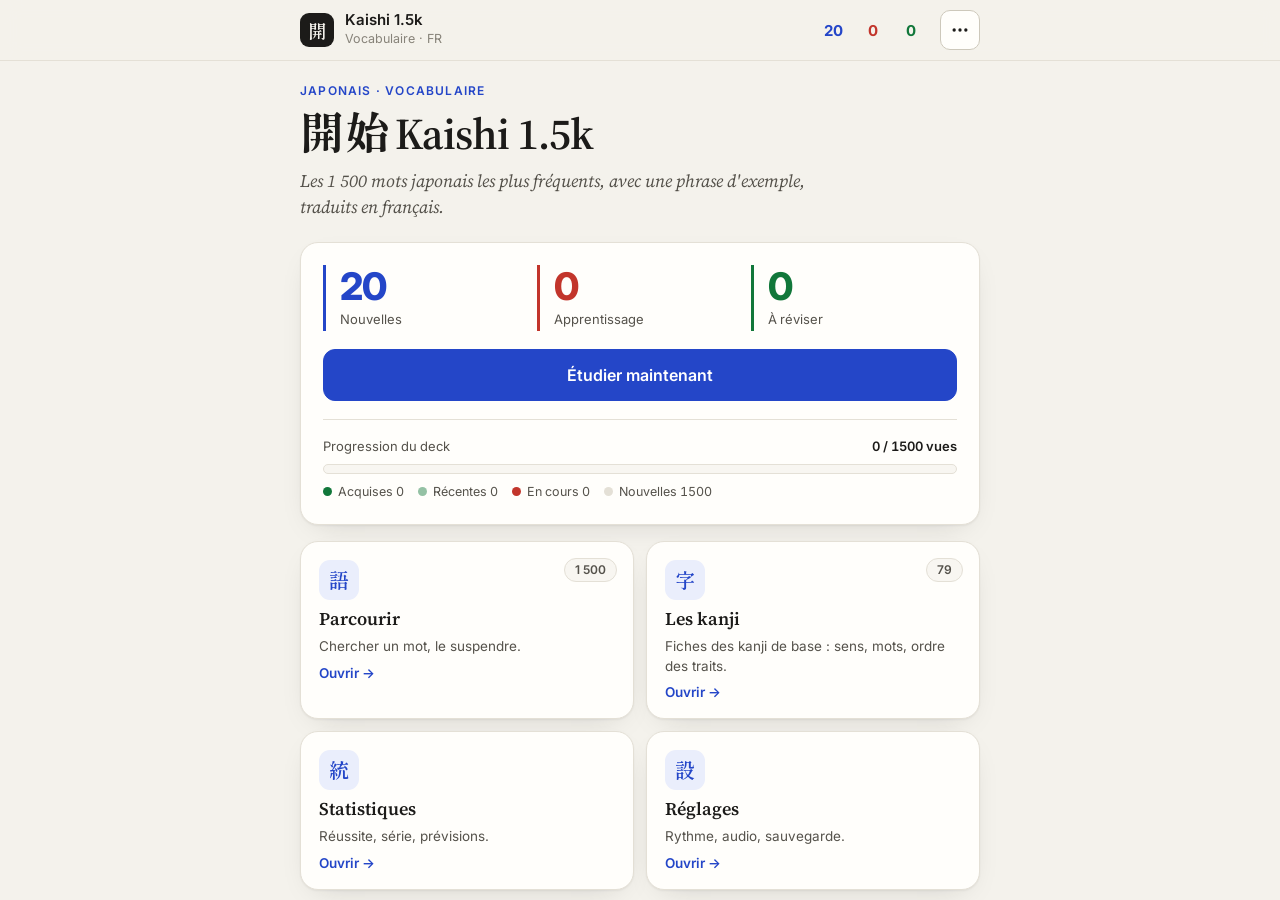
==== commit affc1ba3: "Kanji appris à travers le vocabulaire, furigana au recto - Plus de deck kanji séparé : onglets, leço" ====
--- a/index.html
+++ b/index.html
@@ -3,7 +3,7 @@
 <head>
 <meta charset="utf-8">
 <meta name="viewport" content="width=device-width,initial-scale=1,viewport-fit=cover">
-<title>Kaishi 1.5k · Kanji N5</title>
+<title>Kaishi 1.5k</title>
 <meta name="apple-mobile-web-app-capable" content="yes">
 <meta name="mobile-web-app-capable" content="yes">
 <meta name="apple-mobile-web-app-title" content="Kaishi">
@@ -76,7 +76,6 @@
 .c-new{color:var(--new)} .c-learn{color:var(--learn)} .c-rev{color:var(--rev)}
 .counts .on{background:color-mix(in srgb,currentColor 13%,transparent)}
 .icon-btn{border:1px solid var(--line-strong);background:var(--surface);width:40px;height:40px;border-radius:10px;display:grid;place-items:center;color:var(--ink);flex:none}
-.icon-btn:hover{border-color:var(--ai)}
 .icon-btn svg{width:20px;height:20px}
 
 /* scène */
@@ -95,7 +94,6 @@
 .today-row strong{font:800 clamp(30px,8vw,38px)/1 var(--sans);letter-spacing:-.03em}
 .today-row small{color:var(--ink-2);font-size:13px}
 .primary{width:100%;border:1px solid var(--ai);border-radius:12px;background:var(--ai);color:var(--ai-ink);font:600 16px/1.2 var(--sans);min-height:52px;padding:12px 16px}
-.primary:hover:not(:disabled){background:var(--ai-hover)}
 .primary:disabled{opacity:.45;cursor:default}
 .meter{display:grid;gap:8px;padding-top:16px;border-top:1px solid var(--line)}
 .meter-top{display:flex;justify-content:space-between;font-size:13px;color:var(--ink-2)}
@@ -107,12 +105,10 @@
 .legend span::before{content:"";display:inline-block;width:9px;height:9px;border-radius:50%;margin-right:6px;vertical-align:0;background:var(--k)}
 .links{display:flex;gap:8px;margin-top:14px;flex-wrap:wrap}
 .ghost{display:inline-flex;align-items:center;justify-content:center;gap:8px;border:1px solid var(--line-strong);background:var(--surface);border-radius:10px;min-height:40px;padding:8px 16px;font:600 14px/1.2 var(--sans);color:var(--ink)}
-.ghost:hover:not(:disabled){border-color:var(--ai)}
 
 /* cartes-outils de l'accueil (comme les matières d'EsirPrac) */
 .tools{display:grid;grid-template-columns:repeat(2,minmax(0,1fr));gap:12px;margin-top:16px}
 .tool{position:relative;display:grid;gap:8px;align-content:start;padding:18px;border-radius:18px;background:var(--surface);border:1px solid var(--line);box-shadow:var(--shadow);text-align:left;transition:border-color .15s,transform .15s;min-width:0}
-.tool:hover{border-color:var(--ai);transform:translateY(-2px)}
 .tool .ic{width:40px;height:40px;border-radius:11px;background:var(--ai-soft);color:var(--ai);display:grid;place-items:center;font:600 20px/1 var(--f-jp-display)}
 .tool h2{font:600 18px/1.2 var(--serif)}
 .tool p{color:var(--ink-2);font-size:13.5px;line-height:1.45}
@@ -143,7 +139,6 @@
 .trans{color:var(--ink-2);margin:6px 0 0;font:italic 17px/1.5 var(--serif)}
 .audio{display:flex;justify-content:center;gap:8px;margin-top:16px;flex-wrap:wrap}
 .audio button{display:inline-flex;align-items:center;gap:7px;border:1px solid var(--line-strong);background:var(--surface);border-radius:999px;min-height:36px;padding:0 14px;font:600 13.5px/1 var(--sans)}
-.audio button:hover{border-color:var(--ai)}
 .audio svg{width:14px;height:14px;color:var(--ai)}
 .extras{text-align:left;margin-top:18px;display:grid;gap:10px}
 .box{background:var(--surface-2);border:1px solid var(--line);border-radius:12px;padding:12px 16px;font-size:14.5px;line-height:1.6}
@@ -164,10 +159,8 @@
 .answer{border-top:1px solid var(--line);background:color-mix(in srgb,var(--paper) 92%,transparent);-webkit-backdrop-filter:blur(10px);backdrop-filter:blur(10px)}
 .answer .wrap{padding-block:12px}
 .show-btn{width:100%;border:1px solid var(--ai);border-radius:12px;background:var(--ai);color:var(--ai-ink);font:600 16px/1.2 var(--sans);min-height:52px;padding:12px}
-.show-btn:hover{background:var(--ai-hover)}
 .grades{display:grid;grid-template-columns:repeat(4,1fr);gap:8px}
 .grade{border:1px solid var(--line-strong);background:var(--surface);border-radius:12px;padding:9px 4px 10px;display:grid;gap:3px;min-width:0;box-shadow:inset 0 3px 0 var(--k)}
-.grade:hover{border-color:var(--k)}
 .grade small{font:600 12px/1.2 var(--sans);color:var(--k)}
 .grade span{font:600 14.5px/1.2 var(--sans)}
 .grade:active{transform:translateY(1px)}
@@ -219,7 +212,6 @@
 .st-new{color:var(--new)} .st-learn{color:var(--learn)} .st-young{color:var(--rev)} .st-mature{color:var(--rev)} .st-susp{color:var(--muted)}
 .menu{position:absolute;right:max(12px,env(safe-area-inset-right,0px));top:calc(62px + env(safe-area-inset-top,0px));background:var(--surface);border:1px solid var(--line);border-radius:14px;box-shadow:var(--shadow);padding:6px;z-index:15;min-width:250px;display:grid}
 .menu button{border:0;background:none;text-align:left;padding:10px 12px;border-radius:9px;font-size:15px}
-.menu button:hover{background:var(--surface-2)}
 .menu button:disabled{opacity:.4}
 .toast{position:fixed;left:50%;bottom:calc(110px + env(safe-area-inset-bottom,0px));transform:translateX(-50%);background:var(--ink);color:var(--paper);padding:10px 16px;border-radius:999px;font-size:14px;z-index:30;max-width:calc(100% - 32px);text-align:center;box-shadow:var(--shadow)}
 .loading{display:grid;place-items:center;height:60vh;color:var(--muted);text-align:center}
@@ -239,7 +231,6 @@
 
 /* ---------- bande de kanji sur l'accueil ---------- */
 .kstrip{display:flex;flex-wrap:wrap;gap:3px;margin-top:16px;padding:14px;border:1px solid var(--line);border-radius:18px;background:var(--surface);box-shadow:var(--shadow);width:100%;justify-content:center}
-.kstrip:hover{border-color:var(--ai)}
 .kstrip span{font-family:var(--f-kanji);font-size:19px;width:27px;height:30px;display:grid;place-items:center;border-radius:6px;color:var(--muted)}
 .kstrip .ks-new{opacity:.5}
 .kstrip .ks-learn{color:var(--learn);background:color-mix(in srgb,var(--learn) 12%,transparent);opacity:1}
@@ -263,7 +254,6 @@
 .parts{margin-top:6px;color:var(--muted);font-size:13.5px}
 .exlist{display:grid;gap:2px;margin-top:4px}
 .ex{display:grid;grid-template-columns:auto auto minmax(0,1fr) auto;align-items:baseline;gap:4px 10px;text-align:left;border:0;background:none;padding:6px 4px;border-radius:8px}
-.ex:hover{background:var(--surface)}
 .ex-w{font-family:var(--f-kanji);font-weight:600;font-size:19px}
 .ex-r{color:var(--muted);font-size:14px}
 .ex-m{font-size:14px;overflow:hidden;text-overflow:ellipsis}
@@ -284,11 +274,18 @@
 .pad-tools{display:flex;justify-content:center;gap:8px;margin-top:10px;flex-wrap:wrap}
 .ghost.sm{min-height:34px;padding:6px 12px;font-size:13px}
 
+/* ---------- « Les kanji du mot » (verso du vocabulaire) ---------- */
+.wk{display:grid;gap:8px}
+.wk-k{display:grid;grid-template-columns:44px minmax(0,1fr);gap:12px;align-items:start;width:100%;text-align:left;border:1px solid var(--line);background:var(--surface);border-radius:10px;padding:9px 12px;font:inherit;color:inherit}
+.wk-k b{font:600 34px/1.1 var(--f-kanji);text-align:center}
+.wk-k strong{display:block;font:600 15.5px/1.35 var(--serif)}
+.wk-k small{display:block;font-size:12.5px;line-height:1.45;color:var(--ink-2);margin-top:2px}
+.wk-k small.wk-more{color:var(--ai);font-weight:600}
+
 /* ---------- grille & fiche kanji ---------- */
 .kgroup{font:600 12px/1 var(--sans);letter-spacing:.1em;text-transform:uppercase;color:var(--ai);margin:20px 0 10px}
 .kgrid{display:grid;grid-template-columns:repeat(auto-fill,minmax(64px,1fr));gap:6px}
 .ktile{border:1px solid var(--line);background:var(--surface-2);border-radius:12px;padding:6px 2px 7px;display:grid;justify-items:center;gap:0;min-width:0}
-.ktile:hover{border-color:var(--ai)}
 .ktile b{font-family:var(--f-kanji);font-weight:600;font-size:30px;line-height:1.2}
 .ktile small{font-size:11px;color:var(--muted);max-width:100%;overflow:hidden;text-overflow:ellipsis;white-space:nowrap;padding:0 4px}
 .ktile.ks-learn{border-color:var(--learn);box-shadow:inset 0 -3px 0 var(--learn)}
@@ -335,6 +332,7 @@
 .kbtns{display:grid;grid-template-columns:1fr 1fr;gap:8px}
 .kbtns .primary{padding:12px 10px;font-size:15px}
 .kbtns .primary.alt{background:var(--surface-2);color:var(--muted);border-color:var(--line);opacity:1}
+.kbtns .gate{grid-column:1/-1;font-size:13px;line-height:1.45;color:var(--ink-2);text-align:center}
 .les-head{display:grid;gap:10px;margin-bottom:14px}
 .les-dots{display:flex;justify-content:center;gap:6px}
 .les-dots span{font-family:var(--f-kanji);font-size:20px;width:40px;height:40px;display:grid;place-items:center;border-radius:10px;border:1px solid var(--line);background:var(--surface);color:var(--muted)}
@@ -396,6 +394,22 @@
 .pt-top{display:flex;justify-content:space-between;gap:10px;font-size:14px;color:var(--muted)}
 .pt-top b{color:var(--ink)}
 .pt-tired{display:flex;gap:10px;align-items:center;justify-content:space-between;flex-wrap:wrap;background:var(--surface);border:1px solid var(--line);border-radius:12px;padding:10px 12px;margin-bottom:10px;font-size:13.5px;color:var(--ink-2)}
+
+/* survol : souris seulement. Sur iPhone, :hover reste collé là où on a tapé et surlignait le bouton du mot suivant. */
+@media (hover:hover) and (pointer:fine){
+  .icon-btn:hover{border-color:var(--ai)}
+  .primary:hover:not(:disabled){background:var(--ai-hover)}
+  .ghost:hover:not(:disabled){border-color:var(--ai)}
+  .tool:hover{border-color:var(--ai);transform:translateY(-2px)}
+  .audio button:hover{border-color:var(--ai)}
+  .show-btn:hover{background:var(--ai-hover)}
+  .grade:hover{border-color:var(--k)}
+  .menu button:hover{background:var(--surface-2)}
+  .kstrip:hover{border-color:var(--ai)}
+  .ex:hover{background:var(--surface)}
+  .ktile:hover{border-color:var(--ai)}
+  button.wk-k:hover{border-color:var(--ai)}
+}
 </style>
 </head>
 <body>
@@ -417,18 +431,19 @@
 
 <script id="deck" type="application/json">{"v":1,"grammar":["～ます<br>Forme polie des verbes.<br>Formation : forme en -i (連用形) du verbe + ます.","～くなかった<br>Passé négatif des adjectifs en -i.","～ました<br>Passé poli.","～て<br>Forme en -te. Plusieurs sens ; sert surtout à relier deux propositions.<br>Formation : forme euphonique (音便) du verbe + て ; radical de l'adjectif en -i + くて.","～う・よう<br>1. Volonté ou intention du locuteur<br>2. Invitation (« faisons… »)<br>3. (…ようとする) être sur le point de faire / essayer de faire<br>4. Supposition.<br>Formation : verbe ichidan (未然形) + よう ; verbe godan en -o + う ; adjectif en -i : radical + かろう (sens 4 seulement).","～ています<br>Forme polie de l'action en cours ou de l'état qui dure.","～ませんでした<br>Passé négatif poli.","～た<br>1. Fait passé<br>2. Action achevée<br>3. Confirmation (« ah, c'est vrai que… »)<br>4. Certitude que l'action aura lieu<br>5. Passé relatif à la proposition principale<br>6. Ordre adouci.<br>Formation : forme euphonique (音便) du verbe + た ; radical de l'adjectif en -i + かった.","～ましょう<br>Forme polie de la volonté ou de l'invitation (« faisons… »).","～ないで<br>Forme en -te négative (« sans faire… », « ne fais pas… »).","～たい<br>1. Envie, désir (« vouloir faire »)<br>2. Avec …たいと思います : exprime indirectement ce qu'on compte faire.<br>Formation : forme en -i (連用形) + たい ; たい se conjugue comme un adjectif en -i.","～ている<br>1. Action en cours ou qui dure jusqu'à un moment donné<br>2. Action terminée dont l'état résultant demeure<br>3. État résultant d'un changement.<br>Formation : forme en -te + いる. À l'oral, le い tombe souvent.","～ていました<br>Forme polie passée de l'action en cours ou de l'état qui dure.","～てしまいました<br>Passé poli de l'action complètement achevée (souvent avec regret).","～ていた<br>Passé de l'action en cours ou de l'état qui dure.","～られました<br>Passé poli du passif.","～てくれました<br>Forme en -te + くれる (quelqu'un fait quelque chose pour moi), au passé poli.","～ません<br>Négatif poli.","～られた<br>Passé du passif.","連用形 (forme en -i)<br>Ici, elle exprime une action (en cours).<br>C'est la forme du verbe devant ます, sans ます.","～ない<br>1. Forme négative du verbe<br>2. Invitation (« tu ne veux pas… ? »).<br>Formation : 未然形 du verbe + ない ; radical de l'adjectif en -i + くない. ない se conjugue comme un adjectif en -i ; poli : ません.","～く<br>Forme adverbiale des adjectifs en -i.","～(ら)れる<br>Forme potentielle : pouvoir faire.<br>Formation : verbe ichidan (未然形) + (ら)れる ; verbe godan : forme en -e + る. する → できる, くる → こ(ら)れる.","～ておきます<br>Forme en -te + おく (faire à l'avance, en prévision), forme polie.","～てしまった<br>Passé de l'action complètement achevée (souvent avec regret).","～た + ～ちゃう<br>Passé ～た (voir ce point) + ちゃう, contraction familière de てしまう (action achevée, souvent avec regret).","～た + ～ない + ～(ら)れる<br>Potentiel ～(ら)れる (pouvoir faire) + négatif ～ない + passé ～た : « n'a pas pu… ».","～ます + ～(ら)れる<br>Potentiel ～(ら)れる (pouvoir faire) à la forme polie ～ます : « peut… ».","～なさい<br>Ordre poli (souvent d'un adulte à un enfant).<br>Formation : forme en -i (連用形) + なさい.","～なかった<br>Passé négatif.","～てきました<br>Forme en -te + くる (venir / changement progressif), au passé poli.","～ていない<br>Négatif de l'action en cours ou de l'état (« ne pas encore avoir… »)."],"cards":[["私","わたし","je, moi (poli, neutre)","私[わたし]","<b>私<\/b>はアンです。","Je suis Anne.","<b>私[わたし]<\/b>はアンです。","Se lit aussi わたくし (très formel) et あたし (féminin, familier). Il existe d'autres lectures plus rares.","ワ<span class=\"pw\"><span>タシ<\/span><i class=\"ol\"><\/i><\/span>","",-1,"pronom"],["あなた","あなた","tu, vous (souvent quand on ne connaît pas le nom)","あなた","<b>あなた<\/b>はトムさんですか。","Vous êtes Tom ?","<b>あなた<\/b>はトムさんですか。","","ア<span class=\"pw pd\"><span>ナ<\/span><i class=\"ol dn\"><\/i><\/span>タ","",-1,"pronom"],["さん","さん","M. / Mme (suffixe de politesse)","さん","あなたはトム<b>さん<\/b>ですか。","Vous êtes M. Tom ?","あなたはトム<b>さん<\/b>ですか。","Le suffixe de politesse le plus courant et le plus neutre. Un peu comme « M. / Mme » devant un nom.","<span class=\"pw pd\"><span>サ<\/span><i class=\"ol dn\"><\/i><\/span>ン*","Si le nom porte un accent, さん et tous les suffixes honorifiques sont bas : 高橋さん → たか＼はしさん. Si le nom est plat, tout reste plat : 平田さん → ひらたさん￣.",-1,"suffixe"],["彼","かれ","il, lui","彼[かれ]","<b>彼<\/b>はトムさんです。","C'est Tom.","<b>彼[かれ]<\/b>はトムさんです。","","<span class=\"pw pd\"><span>カ<\/span><i class=\"ol dn\"><\/i><\/span>レ","",-1,"pronom"],["好き","すき","aimer, apprécier","好[す]き","私はワインが<b>好き<\/b>です。","J'aime le vin.","私[わたし]はワインが<b>好[す]き<\/b>です。","","<span class=\"dv\">ス<\/span><span class=\"pw pd\"><span>キ<\/span><i class=\"ol dn\"><\/i><\/span>","",-1,"adjectif en -na (+だ/です)"],["人","ひと","personne, quelqu'un","人[ひと]","あの<b>人<\/b>はいい人です。","Cette personne est quelqu'un de bien.","あの<b>人[ひと]<\/b>はいい 人[ひと]です。","","ヒ<span class=\"pw\"><span>ト<\/span><i class=\"ol\"><\/i><\/span>・ヒ<span class=\"pw pd\"><span>ト<\/span><i class=\"ol dn\"><\/i><\/span>","Qualifié : ひと＼ ; non qualifié : ひと￣. Attention, ici あの人 se dit あの＼ひと (exception, comme その＼ひと).",-1,"nom"],["いい","いい","bon, bien","いい","あの人は<b>いい<\/b>人です。","Cette personne est quelqu'un de bien.","あの 人[ひと]は<b>いい<\/b> 人[ひと]です。","","<span class=\"pw pd\"><span>イ<\/span><i class=\"ol dn\"><\/i><\/span>イ","",-1,"adjectif en -i"],["人","じん","personne de (nationalité)","人[じん]","私はイギリス<b>人<\/b>です。","Je suis anglais(e).","私[わたし]はイギリス<b>人[じん]<\/b>です。","Suffixe ajouté au nom d'un pays pour désigner une personne de ce pays.","<span class=\"pw pd\"><span>ジ<\/span><i class=\"ol dn\"><\/i><\/span>ン*","En suffixe, la descente se fait avant 人 : イギリス＼人. Exception : 日本人 (にほんじ＼ん).",-1,"suffixe"],["日本語","にほんご","la langue japonaise","日本[にほん] 語[ご]","私は<b>日本語<\/b>を勉強しています。","J'étudie le japonais.","私[わたし]は<b>日本[にほん] 語[ご]<\/b>を 勉[べん] 強[きょう]しています。","","ニ<span class=\"pw\"><span>ホンコ<span class=\"ns\">°<\/span><\/span><i class=\"ol\"><\/i><\/span>","",-1,"nom"],["勉強","べんきょう","étude, étudier","勉[べん] 強[きょう]","私は日本語を<b>勉強<\/b>しています。","J'étudie le japonais.","私[わたし]は 日本[にほん] 語[ご]を<b>勉[べん] 強[きょう]<\/b>しています。","","ベ<span class=\"ov\">ンキョー<\/span>","",-1,"nom (+ する = verbe)"],["本","ほん","livre","本[ほん]","いい<b>本<\/b>でしたね。","C'était un bon livre, hein.","いい<b>本[ほん]<\/b>でしたね。","","<span class=\"pw pd\"><span>ホ<\/span><i class=\"ol dn\"><\/i><\/span>ン","",-1,"nom"],["これ","これ","ceci, ça (près de moi)","これ","<b>これ<\/b>は日本語の本です。","Ceci est un livre de japonais.","<b>これ<\/b>は 日本[にほん] 語[ご]の 本[ほん]です。","","コ<span class=\"pw\"><span>レ<\/span><i class=\"ol\"><\/i><\/span>","",-1,"pronom"],["何","なに・なん","quoi, que","何[なに・なん]","A「これは<b>何<\/b>ですか。」<br>B「本です。」","A : « Qu'est-ce que c'est ? »<br>B : « C'est un livre. »","A「これは<b>何[なん]<\/b>ですか。」<br/>B「 本[ほん]です。」","Se lit なに ou なん.","<span class=\"pw pd\"><span>ナ<\/span><i class=\"ol dn\"><\/i><\/span>ニ・<span class=\"pw pd\"><span>ナ<\/span><i class=\"ol dn\"><\/i><\/span>ン","",-1,"pronom"],["それ","それ","cela, ça (près de toi)","それ","<b>それ<\/b>は本です。","Ça, c'est un livre.","<b>それ<\/b>は 本[ほん]です。","","ソ<span class=\"pw\"><span>レ<\/span><i class=\"ol\"><\/i><\/span>","",-1,"pronom"],["あれ","あれ","cela, ça (là-bas, loin des deux)","あれ","<b>あれ<\/b>は何ですか。","Qu'est-ce que c'est, là-bas ?","<b>あれ<\/b>は 何[なん]ですか。","","ア<span class=\"pw\"><span>レ<\/span><i class=\"ol\"><\/i><\/span>","",-1,"pronom"],["どれ","どれ","lequel (parmi plusieurs)","どれ","<b>どれ<\/b>が好きですか。","Lequel tu aimes ?","<b>どれ<\/b>が 好[す]きですか。","","<span class=\"pw pd\"><span>ド<\/span><i class=\"ol dn\"><\/i><\/span>レ","",-1,"pronom"],["毎日","まいにち","tous les jours","毎[まい] 日[にち]","<b>毎日<\/b>、日本語を勉強します。","J'étudie le japonais tous les jours.","<b>毎[まい] 日[にち]<\/b>、 日本[にほん] 語[ご]を 勉[べん] 強[きょう]します。","","<span class=\"pw pd\"><span>マ<\/span><i class=\"ol dn\"><\/i><\/span>イニチ","",-1,"nom (aussi adverbe)"],["兄","あに","grand frère (le mien)","兄[あに]","これは<b>兄<\/b>のパソコンです。","C'est l'ordinateur de mon grand frère.","これは<b>兄[あに]<\/b>のパソコンです。","","<span class=\"pw pd\"><span>ア<\/span><i class=\"ol dn\"><\/i><\/span>ニ","",-1,"nom"],["いる","いる","être, exister (êtres vivants)","いる","兄が<b>います<\/b>。","J'ai un grand frère.","兄[あに]が<b>います<\/b>。","","イ<span class=\"pw\"><span>ル<\/span><i class=\"ol\"><\/i><\/span>","",0,"verbe"],["ある","ある","être, exister, avoir (objets)","ある","ペンが<b>ある<\/b>。","Il y a un stylo.","ペンが<b>ある<\/b>。","","<span class=\"pw pd\"><span>ア<\/span><i class=\"ol dn\"><\/i><\/span>ル","",-1,"verbe"],["あまり","あまり","pas beaucoup, pas très (avec la négation)","あまり","スポーツは<b>あまり<\/b>好きじゃありません。","Je n'aime pas trop le sport.","スポーツは<b>あまり<\/b> 好[す]きじゃありません。","","ア<span class=\"pw\"><span>マリ<\/span><i class=\"ol\"><\/i><\/span>","",-1,"adverbe"],["今","いま","maintenant","今[いま]","彼は<b>今<\/b>、勉強しています。","Il est en train d'étudier en ce moment.","彼[かれ]は<b>今[いま]<\/b>、 勉[べん] 強[きょう]しています。","","<span class=\"pw pd\"><span>イ<\/span><i class=\"ol dn\"><\/i><\/span>マ","",-1,"nom (aussi adverbe)"],["時間","じかん","temps ; heure (durée)","時[じ] 間[かん]","今は<b>時間<\/b>がありません。","Je n'ai pas le temps maintenant.","今[いま]は<b>時[じ] 間[かん]<\/b>がありません。","","ジ<span class=\"pw\"><span>カン<\/span><i class=\"ol\"><\/i><\/span>","",-1,"nom (aussi adverbe)"],["無い","ない","ne pas y avoir, ne pas exister","無[な]い","今はあまり時間が<b>無い<\/b>のです。","C'est que je n'ai pas beaucoup de temps en ce moment.","今[いま]はあまり 時[じ] 間[かん]が<b>無[な]い<\/b>のです。","","<span class=\"pw pd\"><span>ナ<\/span><i class=\"ol dn\"><\/i><\/span>イ","",-1,"adjectif en -i"],["この","この","ce … -ci (près de moi)","この","山田さんの本はどれですか。<b>この<\/b>本ですか。","Lequel est le livre de M. Yamada ? C'est ce livre-ci ?","山[やま] 田[だ]さんの 本[ほん]はどれですか。<b>この<\/b> 本[ほん]ですか。","","コ<span class=\"pw\"><span>ノ<\/span><i class=\"ol\"><\/i><\/span>","",-1,"déterminant"],["その","その","ce … -là (près de toi)","その","<b>その<\/b>本ですか。","C'est ce livre-là ?","<b>その<\/b> 本[ほん]ですか。","","ソ<span class=\"pw\"><span>ノ<\/span><i class=\"ol\"><\/i><\/span>","",-1,"déterminant"],["あの","あの","ce … -là (là-bas)","あの","<b>あの<\/b>本ですか。","C'est ce livre là-bas ?","<b>あの<\/b> 本[ほん]ですか。","","ア<span class=\"pw\"><span>ノ<\/span><i class=\"ol\"><\/i><\/span>","",-1,"déterminant"],["どの","どの","quel … (parmi plusieurs)","どの","<b>どの<\/b>本ですか。","C'est quel livre ?","<b>どの<\/b> 本[ほん]ですか。","","<span class=\"pw pd\"><span>ド<\/span><i class=\"ol dn\"><\/i><\/span>ノ","",-1,"déterminant"],["見る","みる","voir, regarder","見[み]る","兄は毎日テレビを<b>見ます<\/b>。","Mon grand frère regarde la télé tous les jours.","兄[あに]は 毎[まい] 日[にち]テレビを<b>見[み]ます<\/b>。","","<span class=\"pw pd\"><span>ミ<\/span><i class=\"ol dn\"><\/i><\/span>ル","",0,"verbe"],["全然","ぜんぜん","pas du tout (avec la négation)","全[ぜん] 然[ぜん]","テレビを<b>全然<\/b>見ません。","Je ne regarde pas du tout la télé.","テレビを<b>全[ぜん] 然[ぜん]<\/b> 見[み]ません。","","ゼ<span class=\"pw\"><span>ンゼン<\/span><i class=\"ol\"><\/i><\/span>","",-1,"adverbe"],["面白い","おもしろい","intéressant, amusant, drôle","面[おも] 白[しろ]い","この本は全然<b>面白くなかった<\/b>。","Ce livre n'était pas du tout intéressant.","この 本[ほん]は 全[ぜん] 然[ぜん]<b>面[おも] 白[しろ]くなかった<\/b>。","","オ<span class=\"pw pd\"><span>モシロ<\/span><i class=\"ol dn\"><\/i><\/span>イ","",1,"adjectif en -i"],["する","する","faire","する","彼はテニスを<b>します<\/b>。","Il joue au tennis.","彼[かれ]はテニスを<b>します<\/b>。","","ス<span class=\"pw\"><span>ル<\/span><i class=\"ol\"><\/i><\/span>","",0,"verbe"],["なる","なる","devenir","なる","日本語の勉強が好きに<b>なりました<\/b>。","J'ai fini par aimer étudier le japonais.","日本[にほん] 語[ご]の 勉[べん] 強[きょう]が 好[す]きに<b>なりました<\/b>。","Ce verbe a beaucoup de sens ; il faut du temps pour bien le maîtriser.","<span class=\"pw pd\"><span>ナ<\/span><i class=\"ol dn\"><\/i><\/span>ル","",2,"verbe"],["先生","せんせい","professeur, enseignant ; docteur","先[せん] 生[せい]","私は日本語の<b>先生<\/b>になりたいです。","Je veux devenir professeur de japonais.","私[わたし]は 日本[にほん] 語[ご]の<b>先[せん] 生[せい]<\/b>になりたいです。","","セ<span class=\"pw pd\"><span>ンセ<\/span><i class=\"ol dn\"><\/i><\/span>イ","",-1,"nom"],["ください","ください","s'il vous plaît (donnez-moi / faites…)","ください","コーヒーを<b>ください<\/b>。","Un café, s'il vous plaît.","コーヒーを<b>ください<\/b>。","","ク<span class=\"pw pd\"><span>ダサ<\/span><i class=\"ol dn\"><\/i><\/span>イ","",-1,"verbe"],["名前","なまえ","nom, prénom","名[な] 前[まえ]","あなたの<b>名前<\/b>を教えてください。","Dites-moi votre nom, s'il vous plaît.","あなたの<b>名[な] 前[まえ]<\/b>を 教[おし]えてください。","","ナ<span class=\"pw\"><span>マエ<\/span><i class=\"ol\"><\/i><\/span>","",-1,"nom"],["教える","おしえる","enseigner ; dire, indiquer","教[おし]える","あなたの名前を<b>教えて<\/b>ください。","Dites-moi votre nom, s'il vous plaît.","あなたの 名[な] 前[まえ]を<b>教[おし]えて<\/b>ください。","","オ<span class=\"pw\"><span>シエル<\/span><i class=\"ol\"><\/i><\/span>","",3,"verbe"],["ここ","ここ","ici","ここ","<b>ここ<\/b>に本があります。","Il y a un livre ici.","<b>ここ<\/b>に 本[ほん]があります。","","コ<span class=\"pw\"><span>コ<\/span><i class=\"ol\"><\/i><\/span>","",-1,"pronom"],["そこ","そこ","là (près de toi)","そこ","<b>そこ<\/b>はトイレです。","Là, ce sont les toilettes.","<b>そこ<\/b>はトイレです。","","ソ<span class=\"pw\"><span>コ<\/span><i class=\"ol\"><\/i><\/span>","",-1,"pronom"],["あそこ","あそこ","là-bas","あそこ","彼は<b>あそこ<\/b>にいます。","Il est là-bas.","彼[かれ]は<b>あそこ<\/b>にいます。","","ア<span class=\"pw\"><span>ソコ<\/span><i class=\"ol\"><\/i><\/span>","",-1,"pronom"],["どこ","どこ","où","どこ","あの本を<b>どこ<\/b>に置きましたか。","Où as-tu mis ce livre ?","あの 本[ほん]を<b>どこ<\/b>に 置[お]きましたか。","","<span class=\"pw pd\"><span>ド<\/span><i class=\"ol dn\"><\/i><\/span>コ","",-1,"pronom"],["置く","おく","poser, mettre","置[お]く","あの本をどこに<b>置きました<\/b>か。","Où as-tu mis ce livre ?","あの 本[ほん]をどこに<b>置[お]きました<\/b>か。","","オ<span class=\"pw\"><span>ク<\/span><i class=\"ol\"><\/i><\/span>","",2,"verbe"],["家","いえ","maison","家[いえ]","ここが私の<b>家<\/b>です。","Ici, c'est ma maison.","ここが 私[わたし]の<b>家[いえ]<\/b>です。","Se lit aussi うち.","イ<span class=\"pw pd\"><span>エ<\/span><i class=\"ol dn\"><\/i><\/span>","",-1,"nom"],["帰る","かえる","rentrer (chez soi), retourner","帰[かえ]る","家に<b>帰ろう<\/b>。","Rentrons à la maison.","家[うち]に<b>帰[かえ]ろう<\/b>。","","<span class=\"pw pd\"><span>カ<\/span><i class=\"ol dn\"><\/i><\/span>エル","",4,"verbe"],["話","はなし","histoire ; conversation, ce qu'on dit","話[はなし]","あなたの<b>話<\/b>は面白いね。","Ton histoire est intéressante.","あなたの<b>話[はなし]<\/b>は 面[おも] 白[しろ]いね。","","ハ<span class=\"pw pd\"><span>ナシ<\/span><i class=\"ol dn\"><\/i><\/span>","",-1,"nom (+ する = verbe)"],["知る","しる","savoir, connaître","知[し]る","あの人を<b>知っています<\/b>か。","Tu connais cette personne ?","あの 人[ひと]を<b>知[し]っています<\/b>か。","","シ<span class=\"pw\"><span>ル<\/span><i class=\"ol\"><\/i><\/span>","",5,"verbe"],["彼女","かのじょ","elle ; petite amie","彼[かの] 女[じょ]","<b>彼女<\/b>の名前を知っていますか。","Tu connais son nom (à elle) ?","<b>彼[かの] 女[じょ]<\/b>の 名[な] 前[まえ]を 知[し]っていますか。","","<span class=\"pw pd\"><span>カ<\/span><i class=\"ol dn\"><\/i><\/span>ノジョ","",-1,"pronom"],["ちゃん","ちゃん","suffixe affectueux (enfants, filles, proches)","ちゃん","彼女はララ<b>ちゃん<\/b>です。","C'est Lala-chan.","彼[かの] 女[じょ]はララ<b>ちゃん<\/b>です。","Suffixe affectueux, surtout pour les filles et les jeunes enfants.","<span class=\"pw pd\"><span>チャ<\/span><i class=\"ol dn\"><\/i><\/span>ン*","Si le nom porte un accent, ちゃん et tous les suffixes sont bas : 高橋ちゃん → たか＼はしちゃん. Si le nom est plat, tout reste plat : ひらたちゃん￣.",-1,"suffixe"],["はい","はい","oui (poli)","はい","A「山田さんですか。」<br>B「<b>はい<\/b>。」","A : « Vous êtes M. Yamada ? »<br>B : « Oui. »","A「 山[やま] 田[だ]さんですか。」<br/>B「<b>はい<\/b>。」","","<span class=\"pw pd\"><span>ハ<\/span><i class=\"ol dn\"><\/i><\/span>イ","",-1,"interjection"],["いいえ","いいえ","non (poli)","いいえ","A「山田さんですか。」<br>B「<b>いいえ<\/b>。」","A : « Vous êtes M. Yamada ? »<br>B : « Non. »","A「 山[やま] 田[だ]さんですか。」<br/>B「<b>いいえ<\/b>。」","","イ<span class=\"pw pd\"><span>イエ<\/span><i class=\"ol dn\"><\/i><\/span>","",-1,"interjection"],["日本","にほん","le Japon","日本[にほん]","<b>日本<\/b>のゲームは面白いです。","Les jeux vidéo japonais sont amusants.","<b>日本[にほん]<\/b>のゲームは 面[おも] 白[しろ]いです。","Se lit にほん ou にっぽん.","ニ<span class=\"pw pd\"><span>ホ<\/span><i class=\"ol dn\"><\/i><\/span>ン","",-1,"nom propre"],["学校","がっこう","école","学[がっ] 校[こう]","<b>学校<\/b>は日本にあります。","L'école est au Japon.","<b>学[がっ] 校[こう]<\/b>は 日本[にほん]にあります。","","ガ<span class=\"pw\"><span>ッコー<\/span><i class=\"ol\"><\/i><\/span>","",-1,"nom"],["行く","いく","aller","行[い]く","学校へ<b>行きます<\/b>。","Je vais à l'école.","学[がっ] 校[こう]へ<b>行[い]きます<\/b>。","","イ<span class=\"pw\"><span>ク<\/span><i class=\"ol\"><\/i><\/span>","",0,"verbe"],["明日","あした","demain","明日[あした]","<b>明日<\/b>、学校へ行きます。","Demain, je vais à l'école.","<b>明日[あした]<\/b>、 学[がっ] 校[こう]へ 行[い]きます。","Se lit aussi あす.","ア<span class=\"pw pd\"><span><span class=\"dv\">シ<\/span>タ<\/span><i class=\"ol dn\"><\/i><\/span>","",-1,"nom (aussi adverbe)"],["来る","くる","venir","来[く]る","明日、<b>来ます<\/b>か。","Tu viens demain ?","明日[あした]、<b>来[き]ます<\/b>か。","","<span class=\"pw pd\"><span>ク<\/span><i class=\"ol dn\"><\/i><\/span>ル","",0,"verbe"],["また","また","de nouveau, encore ; aussi","また","明日、<b>また<\/b>来ます。","Je reviendrai demain.","明日[あした]、<b>また<\/b> 来[き]ます。","","マ<span class=\"pw pd\"><span>タ<\/span><i class=\"ol dn\"><\/i><\/span>","",-1,"adverbe"],["いつ","いつ","quand","いつ","彼女は<b>いつ<\/b>来ますか。","Quand est-ce qu'elle vient ?","彼[かの] 女[じょ]は<b>いつ<\/b> 来[き]ますか。","","<span class=\"pw pd\"><span>イ<\/span><i class=\"ol dn\"><\/i><\/span>ツ","",-1,"pronom"],["思う","おもう","penser, croire","思[おも]う","これがいいと<b>思います<\/b>。","Je pense que celui-ci est bien.","これがいいと<b>思[おも]います<\/b>。","","オ<span class=\"pw pd\"><span>モ<\/span><i class=\"ol dn\"><\/i><\/span>ウ","",0,"verbe"],["こう","こう","comme ceci, de cette façon","こう","<b>こう<\/b>しましょう。","Faisons comme ça.","<b>こう<\/b>しましょう。","","コ<span class=\"pw\"><span>ー<\/span><i class=\"ol\"><\/i><\/span>・<span class=\"pw pd\"><span>コ<\/span><i class=\"ol dn\"><\/i><\/span>ー*","Nom : こ＼う ; adverbe : こう￣, mais こ＼う s'il est suivi d'une particule.",-1,"adverbe"],["そう","そう","comme cela, ainsi","そう","私も<b>そう<\/b>思います。","Je pense pareil.","私[わたし]も<b>そう<\/b> 思[おも]います。","","ソ<span class=\"pw\"><span>ー<\/span><i class=\"ol\"><\/i><\/span>・<span class=\"pw pd\"><span>ソ<\/span><i class=\"ol dn\"><\/i><\/span>ー*","Nom : そ＼う ; adverbe : そう￣, mais そ＼う s'il est suivi d'une particule.",-1,"adverbe"],["どう","どう","comment","どう","あなたは<b>どう<\/b>思いますか。","Qu'est-ce que tu en penses ?","あなたは<b>どう<\/b> 思[おも]いますか。","","<span class=\"pw pd\"><span>ド<\/span><i class=\"ol dn\"><\/i><\/span>ー*","Exception : どうにもなら＼ない.",-1,"adverbe"],["会う","あう","rencontrer, voir (quelqu'un)","会[あ]う","明日、彼と<b>会います<\/b>。","Je le vois demain.","明日[あした]、 彼[かれ]と<b>会[あ]います<\/b>。","","<span class=\"pw pd\"><span>ア<\/span><i class=\"ol dn\"><\/i><\/span>ウ","",0,"verbe"],["次","つぎ","suivant, prochain","次[つぎ]","<b>次<\/b>はいつ会いましょうか。","On se voit quand, la prochaine fois ?","<b>次[つぎ]<\/b>はいつ 会[あ]いましょうか。","","ツ<span class=\"pw pd\"><span>キ<span class=\"ns\">°<\/span><\/span><i class=\"ol dn\"><\/i><\/span>","",-1,"nom"],["方","ほう","côté, direction","方[ほう]","彼は私の<b>方<\/b>を見ました。","Il a regardé de mon côté.","彼[かれ]は 私[わたし]の<b>方[ほう]<\/b>を 見[み]ました。","","<span class=\"pw pd\"><span>ホ<\/span><i class=\"ol dn\"><\/i><\/span>ー","",-1,"nom (en composé)"],["方","かた","personne (poli)","方[かた]","次の<b>方<\/b>、どうぞ。","La personne suivante, je vous prie.","次[つぎ]の<b>方[かた]<\/b>、どうぞ。","","カ<span class=\"pw pd\"><span>タ<\/span><i class=\"ol dn\"><\/i><\/span>","",-1,"adjectif en -i"],["聞く","きく","écouter, entendre","聞[き]く","彼女はラジオを<b>聞いています<\/b>。","Elle écoute la radio.","彼[かの] 女[じょ]はラジオを<b>聞[き]いています<\/b>。","","<span class=\"dv\">キ<\/span><span class=\"pw\"><span>ク<\/span><i class=\"ol\"><\/i><\/span>","",5,"verbe"],["聞く","きく","demander (une question)","聞[き]く","トムに<b>聞いて<\/b>。","Demande à Tom.","トムに<b>聞[き]いて<\/b>。","","<span class=\"dv\">キ<\/span><span class=\"pw\"><span>ク<\/span><i class=\"ol\"><\/i><\/span>","",3,"verbe"],["お願いします","おねがいします","s'il vous plaît (pour une demande)","お 願[ねが]いします","A「これで<b>お願いします<\/b>。」<br>B「はい。」","A : « Ça, s'il vous plaît. »<br>B : « Oui. »","A「これで<b>お 願[ねが]いします<\/b>。」<br/>B「はい。」","","オ<span class=\"pw pd\"><span>ネガイシマ<\/span><i class=\"ol dn\"><\/i><\/span>ス*","La descente s'entend souvent à peine ; ça sonne presque plat.",-1,"nom (+ する = verbe)"],["分かる","わかる","comprendre","分[わ]かる","日本語のニュースが全然<b>分かりませんでした<\/b>。","Je n'ai rien compris aux infos en japonais.","日本[にほん] 語[ご]のニュースが 全[ぜん] 然[ぜん]<b>分[わ]かりませんでした<\/b>。","","ワ<span class=\"pw pd\"><span>カ<\/span><i class=\"ol dn\"><\/i><\/span>ル","",6,"verbe"],["よく","よく","bien (à fond, clairement)","よく","<b>よく<\/b>分かりました。","J'ai bien compris.","<b>よく<\/b> 分[わ]かりました。","","<span class=\"pw pd\"><span>ヨ<\/span><i class=\"ol dn\"><\/i><\/span>ク","",-1,"adverbe"],["よく","よく","souvent","よく","ジャズのCDを<b>よく<\/b>聞きます。","J'écoute souvent des CD de jazz.","ジャズのCDを<b>よく<\/b> 聞[き]きます。","","<span class=\"pw pd\"><span>ヨ<\/span><i class=\"ol dn\"><\/i><\/span>ク","",-1,"adverbe"],["考える","かんがえる","réfléchir, penser à","考[かんが]える","よく<b>考えて<\/b>ください。","Réfléchissez bien, s'il vous plaît.","よく<b>考[かんが]えて<\/b>ください。","","カ<span class=\"pw pd\"><span>ンカ<span class=\"ns\">°<\/span>エ<\/span><i class=\"ol dn\"><\/i><\/span>ル","",3,"verbe"],["ありがとうございます","ありがとうございます","merci (poli)","ありがとうございます","そうですか。分かりました。<b>ありがとうございます<\/b>。","Ah bon ? D'accord, j'ai compris. Merci beaucoup.","そうですか。 分[わ]かりました。<b>ありがとうございます<\/b>。","","ア<span class=\"pw pd\"><span>リ<\/span><i class=\"ol dn\"><\/i><\/span>ガトウゴ<span class=\"pw pd\"><span>ザイマ<\/span><i class=\"ol dn\"><\/i><\/span>ス*","On n'entend souvent pas vraiment la descente sur ま, mais elle existe.",-1,"interjection"],["話す","はなす","parler","話[はな]す","先生と日本語で<b>話します<\/b>。","Je parle en japonais avec le professeur.","先[せん] 生[せい]と 日本[にほん] 語[ご]で<b>話[はな]します<\/b>。","","ハ<span class=\"pw pd\"><span>ナ<\/span><i class=\"ol dn\"><\/i><\/span>ス","",0,"verbe"],["もっと","もっと","plus, davantage","もっと","<b>もっと<\/b>勉強しなければいけないと思った。","Je me suis dit que je devais étudier davantage.","<b>もっと<\/b> 勉[べん] 強[きょう]しなければいけないと 思[おも]った。","","<span class=\"pw pd\"><span>モ<\/span><i class=\"ol dn\"><\/i><\/span>ット","",-1,"adverbe"],["ゆっくり","ゆっくり","lentement","ゆっくり","もっと<b>ゆっくり<\/b>話してください。","Parlez plus lentement, s'il vous plaît.","もっと<b>ゆっくり<\/b> 話[はな]してください。","","ユ<span class=\"pw pd\"><span>ック<\/span><i class=\"ol dn\"><\/i><\/span>リ","",-1,"adverbe"],["言う","いう","dire","言[い]う","ゆっくり<b>言って<\/b>ください。","Dites-le lentement, s'il vous plaît.","ゆっくり<b>言[い]って<\/b>ください。","","イ<span class=\"pw\"><span>ウ<\/span><i class=\"ol\"><\/i><\/span>","",3,"verbe"],["友達","ともだち","ami(e)","友[とも] 達[だち]","<b>友達<\/b>とレストランに行きました。","Je suis allé(e) au restaurant avec des amis.","<b>友[とも] 達[だち]<\/b>とレストランに 行[い]きました。","","ト<span class=\"pw\"><span>モダチ<\/span><i class=\"ol\"><\/i><\/span>","",-1,"nom"],["待つ","まつ","attendre","待[ま]つ","1時間友達を<b>待ちました<\/b>。","J'ai attendu mon ami pendant une heure.","1[いち] 時[じ] 間[かん] 友[とも] 達[だち]を<b>待[ま]ちました<\/b>。","","<span class=\"pw pd\"><span>マ<\/span><i class=\"ol dn\"><\/i><\/span>ツ","",2,"verbe"],["昨日","きのう","hier","昨日[きのう]","<b>昨日<\/b>、友達に会った。","Hier, j'ai vu un ami.","<b>昨日[きのう]<\/b>、 友[とも] 達[だち]に 会[あ]った。","","キ<span class=\"pw pd\"><span>ノ<\/span><i class=\"ol dn\"><\/i><\/span>ー*","Nom : きの＼う ; adverbe : きのう￣. Exceptions : きの＼うは, 昨日の￣.",-1,"nom (aussi adverbe)"],["町","まち","ville, quartier","町[まち]","あの<b>町<\/b>に行きました。","Je suis allé(e) dans cette ville.","あの<b>町[まち]<\/b>に 行[い]きました。","","マ<span class=\"pw pd\"><span>チ<\/span><i class=\"ol dn\"><\/i><\/span>","",-1,"nom"],["高い","たかい","cher (prix)","高[たか]い","このカメラは<b>高い<\/b>ですね。","Cet appareil photo est cher, hein.","このカメラは<b>高[たか]い<\/b>ですね。","","タ<span class=\"pw pd\"><span>カ<\/span><i class=\"ol dn\"><\/i><\/span>イ","",-1,"adjectif en -i"],["高い","たかい","haut, grand (hauteur)","高[たか]い","これがこの町で一番<b>高い<\/b>ビルです。","C'est le plus haut immeuble de cette ville.","これがこの 町[まち]で 一[いち] 番[ばん]<b>高[たか]い<\/b>ビルです。","","タ<span class=\"pw pd\"><span>カ<\/span><i class=\"ol dn\"><\/i><\/span>イ","",-1,"adjectif en -i"],["一番","いちばん","le plus ; numéro un, premier","一[いち] 番[ばん]","これがこの町で<b>一番<\/b>高いビルです。","C'est le plus haut immeuble de cette ville.","これがこの 町[まち]で<b>一[いち] 番[ばん]<\/b> 高[たか]いビルです。","","イ<span class=\"pw\"><span>チバン<\/span><i class=\"ol\"><\/i><\/span>・イ<span class=\"pw pd\"><span>チ<\/span><i class=\"ol dn\"><\/i><\/span>バン*","Nom : いち＼ばん ; adverbe : いちばん￣.",-1,"nom (aussi adverbe)"],["ちょっと","ちょっと","un peu","ちょっと","これは<b>ちょっと<\/b>高いですね。","C'est un peu cher, hein.","これは<b>ちょっと<\/b> 高[たか]いですね。","","<span class=\"pw pd\"><span>チョ<\/span><i class=\"ol dn\"><\/i><\/span>ット*","Quelques exceptions : ちょっとだけ＼, ちょっとした￣.",-1,"adverbe"],["もう","もう","déjà","もう","彼は<b>もう<\/b>帰りました。","Il est déjà rentré.","彼[かれ]は<b>もう<\/b> 帰[かえ]りました。","","<span class=\"pw pd\"><span>モ<\/span><i class=\"ol dn\"><\/i><\/span>ー・モ<span class=\"pw\"><span>ー<\/span><i class=\"ol\"><\/i><\/span>*　","« déjà » : も＼う ; « encore, de nouveau » : もう￣.",-1,"adverbe"],["もう","もう","encore (un peu plus)","もう","<b>もう<\/b>ちょっと食べたい。","Je veux en manger encore un peu.","<b>もう<\/b>ちょっと 食[た]べたい。","","<span class=\"pw pd\"><span>モ<\/span><i class=\"ol dn\"><\/i><\/span>ー・モ<span class=\"pw\"><span>ー<\/span><i class=\"ol\"><\/i><\/span>*","« déjà » : も＼う ; « encore, de nouveau » : もう￣.",-1,"adverbe"],["父","ちち","père (le mien)","父[ちち]","私は<b>父<\/b>が大好きです。","J'adore mon père.","私[わたし]は<b>父[ちち]<\/b>が 大[だい] 好[す]きです。","","<span class=\"dv\">チ<\/span><span class=\"pw pd\"><span>チ<\/span><i class=\"ol dn\"><\/i><\/span>*","Avec le dévoisement, on entend à peine la différence, mais ち＼ち est aussi correct.",-1,"nom"],["大好き","だいすき","adorer, aimer beaucoup","大[だい] 好[す]き","私は父が<b>大好き<\/b>です。","J'adore mon père.","私[わたし]は 父[ちち]が<b>大[だい] 好[す]き<\/b>です。","","<span class=\"pw pd\"><span>ダ<\/span><i class=\"ol dn\"><\/i><\/span>イ<span class=\"dv\">ス<\/span>キ","",-1,"adjectif en -na (+だ/です)"],["母","はは","mère (la mienne)","母[はは]","昨日、<b>母<\/b>と話をしました。","Hier, j'ai parlé avec ma mère.","昨日[きのう]、<b>母[はは]<\/b>と 話[はなし]をしました。","","<span class=\"pw pd\"><span>ハ<\/span><i class=\"ol dn\"><\/i><\/span>ハ","",-1,"nom"],["あげる","あげる","donner (à quelqu'un d'autre)","あげる","友達にプレゼントを<b>あげます<\/b>。","Je vais offrir un cadeau à mon ami.","友[とも] 達[だち]にプレゼントを<b>あげます<\/b>。","","ア<span class=\"pw\"><span>ケ<span class=\"ns\">°<\/span>ル<\/span><i class=\"ol\"><\/i><\/span>","",0,"verbe"],["くれる","くれる","donner (à moi / mon groupe)","くれる","父が本を<b>くれました<\/b>。","Mon père m'a donné un livre.","父[ちち]が 本[ほん]を<b>くれました<\/b>。","","ク<span class=\"pw\"><span>レル<\/span><i class=\"ol\"><\/i><\/span>","",2,"verbe"],["もらう","もらう","recevoir","もらう","彼女からプレゼントを<b>もらいました<\/b>。","J'ai reçu un cadeau de sa part.","彼[かの] 女[じょ]からプレゼントを<b>もらいました<\/b>。","","モ<span class=\"pw\"><span>ラウ<\/span><i class=\"ol\"><\/i><\/span>","",2,"verbe"],["物","もの","chose, objet","物[もの]","色々な<b>物<\/b>をもらいました。","J'ai reçu plein de choses.","色[いろ] 々[いろ]な<b>物[もの]<\/b>をもらいました。","","モ<span class=\"pw pd\"><span>ノ<\/span><i class=\"ol dn\"><\/i><\/span>","",-1,"nom (en composé)"],["君","きみ","tu, toi (à un égal ou inférieur)","君[きみ]","この本を<b>君<\/b>にあげます。","Je te donne ce livre.","この 本[ほん]を<b>君[きみ]<\/b>にあげます。","","キ<span class=\"pw\"><span>ミ<\/span><i class=\"ol\"><\/i><\/span>","",-1,"pronom"],["中","なか","intérieur, dedans, milieu","中[なか]","父は家の<b>中<\/b>にいます。","Mon père est dans la maison.","父[ちち]は 家[いえ]の<b>中[なか]<\/b>にいます。","","<span class=\"pw pd\"><span>ナ<\/span><i class=\"ol dn\"><\/i><\/span>カ","",-1,"nom (en composé)"],["出来る","できる","pouvoir, savoir faire ; être prêt","出[で] 来[き]る","あなたはスキーが<b>出来ます<\/b>か？","Tu sais skier ?","あなたはスキーが<b>出[で] 来[き]ます<\/b>か？","","デ<span class=\"pw pd\"><span>キ<\/span><i class=\"ol dn\"><\/i><\/span>ル","",0,"verbe"],["本当","ほんとう","vrai, réalité","本[ほん] 当[とう]","その話は<b>本当<\/b>ですか。","Cette histoire est vraie ?","その 話[はなし]は<b>本[ほん] 当[とう]<\/b>ですか。","","ホ<span class=\"pw\"><span>ントー<\/span><i class=\"ol\"><\/i><\/span>","",-1,"nom"],["立つ","たつ","se tenir debout, se lever","立[た]つ","彼はステージに<b>立った<\/b>。","Il est monté sur scène.","彼[かれ]はステージに<b>立[た]った<\/b>。","","<span class=\"pw pd\"><span>タ<\/span><i class=\"ol dn\"><\/i><\/span>ツ","",7,"verbe"],["前","まえ","devant ; avant","前[まえ]","ララちゃんは家の<b>前<\/b>に立っています。","Lala-chan est debout devant la maison.","ララちゃんは 家[いえ]の<b>前[まえ]<\/b>に 立[た]っています。","","<span class=\"pw pd\"><span>マ<\/span><i class=\"ol dn\"><\/i><\/span>エ","",-1,"nom (aussi adverbe)"],["入る","はいる","entrer","入[はい]る","レストランに<b>入ります<\/b>。","J'entre dans le restaurant.","レストランに<b>入[はい]ります<\/b>。","","<span class=\"pw pd\"><span>ハ<\/span><i class=\"ol dn\"><\/i><\/span>イル","",0,"verbe"],["家族","かぞく","famille","家[か] 族[ぞく]","<b>家族<\/b>がテレビを見た。","La famille a regardé la télé.","<b>家[か] 族[ぞく]<\/b>がテレビを 見[み]た。","","<span class=\"pw pd\"><span>カ<\/span><i class=\"ol dn\"><\/i><\/span>ゾク","",-1,"nom"],["住む","すむ","habiter, vivre","住[す]む","家族はタイに<b>住んでいます<\/b>。","Ma famille habite en Thaïlande.","家[か] 族[ぞく]はタイに<b>住[す]んでいます<\/b>。","","<span class=\"pw pd\"><span>ス<\/span><i class=\"ol dn\"><\/i><\/span>ム","",5,"verbe"],["大きな","おおきな","grand, gros (devant un nom)","大[おお]きな","<b>大きな<\/b>家に住みたい。","Je veux habiter dans une grande maison.","<b>大[おお]きな<\/b> 家[いえ]に 住[す]みたい。","","<span class=\"pw pd\"><span>オ<\/span><i class=\"ol dn\"><\/i><\/span>ーキナ","",-1,"déterminant"],["大きい","おおきい","grand, gros","大[おお]きい","彼は<b>大きい<\/b>家に住んでいる。","Il habite dans une grande maison.","彼[かれ]は<b>大[おお]きい<\/b> 家[いえ]に 住[す]んでいる。","","オ<span class=\"pw pd\"><span>ーキ<\/span><i class=\"ol dn\"><\/i><\/span>イ","",-1,"adjectif en -i"],["声","こえ","voix","声[こえ]","彼は大きな<b>声<\/b>で話した。","Il a parlé d'une voix forte.","彼[かれ]は 大[おお]きな<b>声[こえ]<\/b>で 話[はな]した。","","<span class=\"pw pd\"><span>コ<\/span><i class=\"ol dn\"><\/i><\/span>エ","",-1,"nom"],["目","め","œil, yeux","目[め]","ララちゃんは<b>目<\/b>が大きいです。","Lala-chan a de grands yeux.","ララちゃんは<b>目[め]<\/b>が 大[おお]きいです。","","<span class=\"pw pd\"><span>メ<\/span><i class=\"ol dn\"><\/i><\/span>","",-1,"nom"],["手","て","main","手[て]","分かった人は<b>手<\/b>を上げてください。","Ceux qui ont compris, levez la main.","分[わ]かった 人[ひと]は<b>手[て]<\/b>を 上[あ]げてください。","","<span class=\"pw pd\"><span>テ<\/span><i class=\"ol dn\"><\/i><\/span>","",-1,"nom"],["上げる","あげる","lever, élever","上[あ]げる","分かった人は手を<b>上げて<\/b>ください。","Ceux qui ont compris, levez la main.","分[わ]かった 人[ひと]は 手[て]を<b>上[あ]げて<\/b>ください。","","ア<span class=\"pw\"><span>ケ<span class=\"ns\">°<\/span>ル<\/span><i class=\"ol\"><\/i><\/span>","",3,"verbe"],["嫌い","きらい","détester, ne pas aimer","嫌[きら]い","私はタバコが<b>嫌い<\/b>です。","Je déteste les cigarettes.","私[わたし]はタバコが<b>嫌[きら]い<\/b>です。","","キ<span class=\"pw\"><span>ライ<\/span><i class=\"ol\"><\/i><\/span>","",-1,"adjectif en -na (+だ/です)"],["おじいさん","おじいさん","grand-père ; vieil homme","おじいさん","<b>おじいさん<\/b>はジョギングが嫌いです。","Le grand-père n'aime pas le jogging.","<b>おじいさん<\/b>はジョギングが 嫌[きら]いです。","","オ<span class=\"pw pd\"><span>ジ<\/span><i class=\"ol dn\"><\/i><\/span>ーサン","",-1,"nom"],["おばあさん","おばあさん","grand-mère ; vieille dame","おばあさん","彼女は<b>おばあさん<\/b>と住んでいる。","Elle vit avec sa grand-mère.","彼[かの] 女[じょ]は<b>おばあさん<\/b>と 住[す]んでいる。","","オ<span class=\"pw pd\"><span>バ<\/span><i class=\"ol dn\"><\/i><\/span>ーサン","",-1,"nom"],["元気","げんき","en forme, plein d'énergie, en bonne santé","元[げん] 気[き]","スミスさんのおばあさんは<b>元気<\/b>です。","La grand-mère de M. Smith est en forme.","スミスさんのおばあさんは<b>元[げん] 気[き]<\/b>です。","","<span class=\"pw pd\"><span>ゲ<\/span><i class=\"ol dn\"><\/i><\/span>ンキ","",-1,"adjectif en -na (+だ/です)"],["いつも","いつも","toujours","いつも","彼女は<b>いつも<\/b>元気だ。","Elle est toujours pleine d'énergie.","彼[かの] 女[じょ]は<b>いつも<\/b> 元[げん] 気[き]だ。","","<span class=\"pw pd\"><span>イ<\/span><i class=\"ol dn\"><\/i><\/span>ツモ","",-1,"adverbe"],["持つ","もつ","avoir, posséder ; tenir","持[も]つ","私は車を<b>持っています<\/b>。","J'ai une voiture.","私[わたし]は 車[くるま]を<b>持[も]っています<\/b>。","","<span class=\"pw pd\"><span>モ<\/span><i class=\"ol dn\"><\/i><\/span>ツ","",5,"verbe"],["みんな","みんな","tout le monde, tous","みんな","家族は<b>みんな<\/b>元気です。","Toute ma famille va bien.","家[か] 族[ぞく]は<b>みんな<\/b> 元[げん] 気[き]です。","S'écrit parfois 皆.","ミ<span class=\"pw pd\"><span>ンナ<\/span><i class=\"ol dn\"><\/i><\/span>","",-1,"pronom"],["使う","つかう","utiliser, se servir de","使[つか]う","毎日、コンピューターを<b>使います<\/b>。","J'utilise un ordinateur tous les jours.","毎[まい] 日[にち]、コンピューターを<b>使[つか]います<\/b>。","","<span class=\"dv\">ツ<\/span><span class=\"pw\"><span>カウ<\/span><i class=\"ol\"><\/i><\/span>","",0,"verbe"],["大丈夫","だいじょうぶ","ça va, pas de problème","大[だい] 丈[じょう] 夫[ぶ]","<b>大丈夫<\/b>ですか。","Ça va ?","<b>大[だい] 丈[じょう] 夫[ぶ]<\/b>ですか。","","ダ<span class=\"pw pd\"><span>イジョ<\/span><i class=\"ol dn\"><\/i><\/span>ーブ","",-1,"adjectif en -na (+だ/です)"],["始める","はじめる","commencer (qqch)","始[はじ]める","テストを<b>始めて<\/b>ください。","Commencez le test, s'il vous plaît.","テストを<b>始[はじ]めて<\/b>ください。","","ハ<span class=\"pw\"><span>ジメル<\/span><i class=\"ol\"><\/i><\/span>","",3,"verbe"],["今日","きょう","aujourd'hui","今日[きょう]","<b>今日<\/b>の勉強を始めましょう。","Commençons la leçon d'aujourd'hui.","<b>今日[きょう]<\/b>の 勉[べん] 強[きょう]を 始[はじ]めましょう。","","<span class=\"pw pd\"><span>キョ<\/span><i class=\"ol dn\"><\/i><\/span>ー","",-1,"nom (aussi adverbe)"],["部屋","へや","pièce, chambre","部屋[へや]","<b>部屋<\/b>にキッチンがあります。","Il y a une cuisine dans la pièce.","<b>部屋[へや]<\/b>にキッチンがあります。","","ヘ<span class=\"pw pd\"><span>ヤ<\/span><i class=\"ol dn\"><\/i><\/span>","",-1,"nom"],["悪い","わるい","mauvais, méchant","悪[わる]い","あの人は<b>悪い<\/b>人です。","Cette personne est quelqu'un de mauvais.","あの 人[ひと]は<b>悪[わる]い<\/b> 人[ひと]です。","","ワ<span class=\"pw pd\"><span>ル<\/span><i class=\"ol dn\"><\/i><\/span>イ","",-1,"adjectif en -i"],["まあ","まあ","bon, eh bien (concession, hésitation)","まあ","<b>まあ<\/b>これでいいだろう。","Bon, ça ira comme ça.","<b>まあ<\/b>これでいいだろう。","","<span class=\"pw pd\"><span>マ<\/span><i class=\"ol dn\"><\/i><\/span>ー","",-1,"adverbe"],["食べる","たべる","manger","食[た]べる","昨日タイカレーを<b>食べました<\/b>。","Hier, j'ai mangé un curry thaï.","昨日[きのう]タイカレーを<b>食[た]べました<\/b>。","","タ<span class=\"pw pd\"><span>ベ<\/span><i class=\"ol dn\"><\/i><\/span>ル","",2,"verbe"],["沢山","たくさん","beaucoup","沢[たく] 山[さん]","私には友達が<b>たくさん<\/b>います。","J'ai beaucoup d'amis.","私[わたし]には 友[とも] 達[だち]が<b>たくさん<\/b>います。","S'écrit généralement en kana.","タ<span class=\"pw\"><span><span class=\"dv\">ク<\/span>サン<\/span><i class=\"ol\"><\/i><\/span>・タ<span class=\"pw pd\"><span><span class=\"dv\">ク<\/span>サ<\/span><i class=\"ol dn\"><\/i><\/span>ン*","Ici, se prononce généralement たくさ＼ん, mais たくさん￣ en emploi adverbial.",-1,"nom (aussi adverbe)"],["場所","ばしょ","lieu, endroit","場[ば] 所[しょ]","行ってみたい<b>場所<\/b>がたくさんあります。","Il y a beaucoup d'endroits où j'aimerais aller.","行[い]ってみたい<b>場[ば] 所[しょ]<\/b>がたくさんあります。","","バ<span class=\"pw\"><span>ショ<\/span><i class=\"ol\"><\/i><\/span>","",-1,"nom"],["呼ぶ","よぶ","appeler (quelqu'un), nommer","呼[よ]ぶ","ウェイターを<b>呼びましょう<\/b>。","Appelons le serveur.","ウェイターを<b>呼[よ]びましょう<\/b>。","","ヨ<span class=\"pw\"><span>ブ<\/span><i class=\"ol\"><\/i><\/span>","",8,"verbe"],["動く","うごく","bouger, fonctionner","動[うご]く","エレベーターが<b>動いています<\/b>。","L'ascenseur fonctionne.","エレベーターが<b>動[うご]いています<\/b>。","","ウ<span class=\"pw pd\"><span>コ<span class=\"ns\">°<\/span><\/span><i class=\"ol dn\"><\/i><\/span>ク","",5,"verbe"],["気持ち","きもち","sentiment, état d'esprit","気[き] 持[も]ち","彼の<b>気持ち<\/b>が分からない。","Je ne comprends pas ce qu'il ressent.","彼[かれ]の<b>気[き] 持[も]ち<\/b>が 分[わ]からない。","","キ<span class=\"pw\"><span>モチ<\/span><i class=\"ol\"><\/i><\/span>","",-1,"nom"],["誰","だれ","qui","誰[だれ]","<b>誰<\/b>と会ってみたいですか。","Qui aimerais-tu rencontrer ?","<b>誰[だれ]<\/b>と 会[あ]ってみたいですか。","","<span class=\"pw pd\"><span>ダ<\/span><i class=\"ol dn\"><\/i><\/span>レ","",-1,"pronom"],["子","こ","enfant","子[こ]","その<b>子<\/b>は日本語が分からない。","Cet enfant ne comprend pas le japonais.","その<b>子[こ]<\/b>は 日本[にほん] 語[ご]が 分[わ]からない。","","コ","",-1,"nom"],["どんな","どんな","quel genre de","どんな","スミスさんは<b>どんな<\/b>人ですか。","M. Smith, c'est quel genre de personne ?","スミスさんは<b>どんな<\/b> 人[ひと]ですか。","","<span class=\"pw pd\"><span>ド<\/span><i class=\"ol dn\"><\/i><\/span>ンナ","",-1,"déterminant"],["意味","いみ","sens, signification","意[い] 味[み]","<b>意味<\/b>が分かりません。","Je ne comprends pas le sens.","<b>意[い] 味[み]<\/b>が 分[わ]かりません。","","<span class=\"pw pd\"><span>イ<\/span><i class=\"ol dn\"><\/i><\/span>ミ","",-1,"nom (+ する = verbe)"],["言葉","ことば","mot, langage, paroles","言[こと] 葉[ば]","この<b>言葉<\/b>の意味が分かりません。","Je ne comprends pas le sens de ce mot.","この<b>言[こと] 葉[ば]<\/b>の 意[い] 味[み]が 分[わ]かりません。","","コ<span class=\"pw pd\"><span>トバ<\/span><i class=\"ol dn\"><\/i><\/span>","",-1,"nom"],["心配","しんぱい","inquiétude, s'inquiéter","心[しん] 配[ぱい]","母が<b>心配<\/b>しています。","Ma mère s'inquiète.","母[はは]が<b>心[しん] 配[ぱい]<\/b>しています。","","シ<span class=\"pw\"><span>ンパイ<\/span><i class=\"ol\"><\/i><\/span>","",-1,"nom (+ する = verbe)"],["様子","ようす","état, air, situation","様[よう] 子[す]","彼女の<b>様子<\/b>を見てきます。","Je vais voir comment elle va.","彼[かの] 女[じょ]の<b>様[よう] 子[す]<\/b>を 見[み]てきます。","","ヨ<span class=\"pw\"><span>ース<\/span><i class=\"ol\"><\/i><\/span>","",-1,"nom"],["信じる","しんじる","croire, avoir confiance","信[しん]じる","彼の言葉を<b>信じています<\/b>。","Je crois en ses paroles.","彼[かれ]の 言[こと] 葉[ば]を<b>信[しん]じています<\/b>。","","シ<span class=\"pw pd\"><span>ンジ<\/span><i class=\"ol dn\"><\/i><\/span>ル","",5,"verbe"],["自分","じぶん","soi-même","自[じ] 分[ぶん]","分からない言葉は<b>自分<\/b>で調べてください。","Cherchez vous-même les mots que vous ne comprenez pas.","分[わ]からない 言[こと] 葉[ば]は<b>自[じ] 分[ぶん]<\/b>で 調[しら]べてください。","","ジ<span class=\"pw\"><span>ブン<\/span><i class=\"ol\"><\/i><\/span>","",-1,"nom"],["調べる","しらべる","chercher, examiner, se renseigner","調[しら]べる","分からない言葉は自分で<b>調べて<\/b>ください。","Cherchez vous-même les mots que vous ne comprenez pas.","分[わ]からない 言[こと] 葉[ば]は 自[じ] 分[ぶん]で<b>調[しら]べて<\/b>ください。","","シ<span class=\"pw pd\"><span>ラベ<\/span><i class=\"ol dn\"><\/i><\/span>ル","",3,"verbe"],["事","こと","chose, affaire (abstraite)","事[こと]","インターネットで日本の<b>事<\/b>を調べました。","Je me suis renseigné(e) sur le Japon sur Internet.","インターネットで 日本[にほん]の<b>事[こと]<\/b>を 調[しら]べました。","","コ<span class=\"pw pd\"><span>ト<\/span><i class=\"ol dn\"><\/i><\/span>","",-1,"nom (en composé)"],["同じ","おなじ","même, identique","同[おな]じ","私も<b>同じ<\/b>こと考えてた。","Je pensais à la même chose.","私[わたし]も<b>同[おな]じ<\/b>こと 考[かんが]えてた。","","オ<span class=\"pw\"><span>ナジ<\/span><i class=\"ol\"><\/i><\/span>","",-1,"déterminant"],["申し訳ない","もうしわけない","être désolé, impardonnable","申[もう]し 訳[わけ]ない","彼には<b>申し訳ない<\/b>ことをした。","J'ai fait quelque chose de terrible envers lui.","彼[かれ]には<b>申[もう]し 訳[わけ]ない<\/b>ことをした。","","モ<span class=\"pw pd\"><span>ウシワケナ<\/span><i class=\"ol dn\"><\/i><\/span>イ","",-1,"nom"],["もちろん","もちろん","bien sûr","もちろん","<b>もちろん<\/b>一緒に行きます。","Bien sûr que j'y vais avec toi.","<b>もちろん<\/b> 一[いっ] 緒[しょ]に 行[い]きます。","","モ<span class=\"pw pd\"><span>チ<\/span><i class=\"ol dn\"><\/i><\/span>ロン","",-1,"adverbe"],["とても","とても","très","とても","この本は<b>とても<\/b>面白い。","Ce livre est très intéressant.","この 本[ほん]は<b>とても<\/b> 面[おも] 白[しろ]い。","","ト<span class=\"pw\"><span>テモ<\/span><i class=\"ol\"><\/i><\/span>","",-1,"adverbe"],["楽しい","たのしい","amusant, agréable","楽[たの]しい","彼はとても<b>楽しい<\/b>人です。","C'est quelqu'un de très amusant.","彼[かれ]はとても<b>楽[たの]しい<\/b> 人[ひと]です。","","タ<span class=\"pw pd\"><span>ノシ<\/span><i class=\"ol dn\"><\/i><\/span>イ","",-1,"adjectif en -i"],["失礼します","しつれいします","excusez-moi (en entrant / partant)","失[しつ] 礼[れい]します","<b>失礼します<\/b>。","Excusez-moi (je me permets).","<b>失[しつ] 礼[れい]します<\/b>。","","シ<span class=\"pw pd\"><span>ツ<\/span><i class=\"ol dn\"><\/i><\/span>レイシ<span class=\"pw pd\"><span>マ<\/span><i class=\"ol dn\"><\/i><\/span>ス*","La descente sur ま＼す ne s'entend presque jamais, mais elle existe.",-1,"nom (+ する = verbe)"],["手伝う","てつだう","aider","手[て] 伝[つだ]う","私が<b>手伝いましょう<\/b>。","Je vais t'aider.","私[わたし]が<b>手[て] 伝[つだ]いましょう<\/b>。","","テ<span class=\"pw pd\"><span>ツダ<\/span><i class=\"ol dn\"><\/i><\/span>ウ","",8,"verbe"],["忙しい","いそがしい","occupé, chargé","忙[いそが]しい","<b>忙しい<\/b>ので手伝ってください。","Je suis débordé(e), aide-moi s'il te plaît.","<b>忙[いそが]しい<\/b>ので 手[て] 伝[つだ]ってください。","","イ<span class=\"pw pd\"><span>ソカ<span class=\"ns\">°<\/span>シ<\/span><i class=\"ol dn\"><\/i><\/span>イ","",-1,"adjectif en -i"],["仕事","しごと","travail, métier","仕[し] 事[ごと]","父の<b>仕事<\/b>を手伝います。","J'aide mon père dans son travail.","父[ちち]の<b>仕[し] 事[ごと]<\/b>を 手[て] 伝[つだ]います。","","シ<span class=\"pw\"><span>コ<span class=\"ns\">°<\/span>ト<\/span><i class=\"ol\"><\/i><\/span>","",-1,"nom (+ する = verbe)"],["続ける","つづける","continuer (qqch)","続[つづ]ける","仕事を<b>続けて<\/b>ください。","Continuez votre travail, s'il vous plaît.","仕[し] 事[ごと]を<b>続[つづ]けて<\/b>ください。","","ツ<span class=\"pw\"><span>ズケル<\/span><i class=\"ol\"><\/i><\/span>","",3,"verbe"],["見せる","みせる","montrer","見[み]せる","あのカメラを<b>見せて<\/b>ください。","Montrez-moi cet appareil photo, s'il vous plaît.","あのカメラを<b>見[み]せて<\/b>ください。","","ミ<span class=\"pw pd\"><span>セ<\/span><i class=\"ol dn\"><\/i><\/span>ル","",3,"verbe"],["うち","うち","maison, chez soi ; notre (famille)","うち","<b>うち<\/b>へ帰ります。","Je rentre chez moi.","<b>うち<\/b>へ 帰[かえ]ります。","","ウ<span class=\"pw\"><span>チ<\/span><i class=\"ol\"><\/i><\/span>","",-1,"nom"],["約束","やくそく","promesse, rendez-vous","約[やく] 束[そく]","友達と<b>約束<\/b>があります。","J'ai un rendez-vous avec un ami.","友[とも] 達[だち]と<b>約[やく] 束[そく]<\/b>があります。","","ヤ<span class=\"pw\"><span><span class=\"dv\">ク<\/span>ソク<\/span><i class=\"ol\"><\/i><\/span>","",-1,"nom (+ する = verbe)"],["忘れる","わすれる","oublier","忘[わす]れる","約束を<b>忘れないで<\/b>ください。","N'oubliez pas votre rendez-vous.","約[やく] 束[そく]を<b>忘[わす]れないで<\/b>ください。","","ワ<span class=\"pw\"><span>スレル<\/span><i class=\"ol\"><\/i><\/span>","",9,"verbe"],["守る","まもる","protéger ; respecter (une règle, une promesse)","守[まも]る","彼は約束を<b>守る<\/b>人です。","C'est quelqu'un qui tient ses promesses.","彼[かれ]は 約[やく] 束[そく]を<b>守[まも]る<\/b> 人[ひと]です。","","マ<span class=\"pw pd\"><span>モ<\/span><i class=\"ol dn\"><\/i><\/span>ル","",-1,"verbe"],["変える","かえる","changer (qqch)","変[か]える","約束の時間を<b>変えます<\/b>。","Je change l'heure du rendez-vous.","約[やく] 束[そく]の 時[じ] 間[かん]を<b>変[か]えます<\/b>。","","カ<span class=\"pw\"><span>エル<\/span><i class=\"ol\"><\/i><\/span>","",0,"verbe"],["さっき","さっき","tout à l'heure (il y a peu)","さっき","<b>さっき<\/b>の話を続けましょう。","Continuons ce dont on parlait tout à l'heure.","<b>さっき<\/b>の 話[はなし]を 続[つづ]けましょう。","","<span class=\"pw pd\"><span>サ<\/span><i class=\"ol dn\"><\/i><\/span>ッキ","",-1,"nom (aussi adverbe)"],["今度","こんど","la prochaine fois","今[こん] 度[ど]","<b>今度<\/b>はどこに行きたいですか。","Où veux-tu aller la prochaine fois ?","<b>今[こん] 度[ど]<\/b>はどこに 行[い]きたいですか。","","<span class=\"pw pd\"><span>コ<\/span><i class=\"ol dn\"><\/i><\/span>ンド","",-1,"nom (aussi adverbe)"],["これから","これから","à partir de maintenant","これから","<b>これから<\/b>考えます。","Je vais y réfléchir à partir de maintenant.","<b>これから<\/b> 考[かんが]えます。","","コ<span class=\"pw pd\"><span>レカラ<\/span><i class=\"ol dn\"><\/i><\/span>*","La particule から : から＼ après un nom, ＼から après un adjectif ou un verbe.",-1,"adverbe"],["止める","とめる","arrêter, stopper (qqch, un véhicule)","止[と]める","あのビルの前で<b>止めて<\/b>ください。","Arrêtez-vous devant cet immeuble, s'il vous plaît.","あのビルの 前[まえ]で<b>止[と]めて<\/b>ください。","","ト<span class=\"pw\"><span>メル<\/span><i class=\"ol\"><\/i><\/span>","",3,"verbe"],["止める","やめる","arrêter, cesser (de faire)","止[や]める","話すのを<b>止めて<\/b>ください。","Arrête de parler, s'il te plaît.","話[はな]すのを<b>止[や]めて<\/b>ください。","","ヤ<span class=\"pw\"><span>メル<\/span><i class=\"ol\"><\/i><\/span>","",3,"verbe"],["頼む","たのむ","demander (un service) ; commander","頼[たの]む","私はハンバーガーを<b>頼みました<\/b>。","J'ai commandé un hamburger.","私[わたし]はハンバーガーを<b>頼[たの]みました<\/b>。","","タ<span class=\"pw pd\"><span>ノ<\/span><i class=\"ol dn\"><\/i><\/span>ム","",2,"verbe"],["許す","ゆるす","pardonner ; permettre","許[ゆる]す","私は彼を<b>許しました<\/b>。","Je lui ai pardonné.","私[わたし]は 彼[かれ]を<b>許[ゆる]しました<\/b>。","","ユ<span class=\"pw pd\"><span>ル<\/span><i class=\"ol dn\"><\/i><\/span>ス","",2,"verbe"],["嬉しい","うれしい","content, heureux","嬉[うれ]しい","彼に会えて<b>嬉しかった<\/b>。","J'étais content(e) de le voir.","彼[かれ]に 会[あ]えて<b>嬉[うれ]しかった<\/b>。","","ウ<span class=\"pw pd\"><span>レシ<\/span><i class=\"ol dn\"><\/i><\/span>イ","",7,"adjectif en -i"],["頑張る","がんばる","faire de son mieux, persévérer","頑[がん] 張[ば]る","勉強もスポーツも<b>頑張っています<\/b>。","Je fais de mon mieux, en cours comme en sport.","勉[べん] 強[きょう]もスポーツも<b>頑[がん] 張[ば]っています<\/b>。","","ガ<span class=\"pw pd\"><span>ンバ<\/span><i class=\"ol dn\"><\/i><\/span>ル","",5,"verbe"],["なるほど","なるほど","je vois, ah d'accord","なるほど","<b>なるほど<\/b>、よく分かりました。","Je vois, j'ai bien compris.","<b>なるほど<\/b>、よく 分[わ]かりました。","","ナ<span class=\"pw\"><span>ルホド<\/span><i class=\"ol\"><\/i><\/span>","",-1,"interjection"],["つまり","つまり","autrement dit, bref","つまり","<b>つまり<\/b>、あなたは何も知らないのですね。","Autrement dit, tu ne sais rien.","<b>つまり<\/b>、あなたは 何[なに]も 知[し]らないのですね。","","<span class=\"pw pd\"><span>ツ<\/span><i class=\"ol dn\"><\/i><\/span>マリ","",-1,"conjonction"],["国","くに","pays","国[くに]","どこの<b>国<\/b>が好きですか。","Quel pays aimes-tu ?","どこの<b>国[くに]<\/b>が 好[す]きですか。","","ク<span class=\"pw\"><span>ニ<\/span><i class=\"ol\"><\/i><\/span>*","Qualifié, 国 devient souvent くに＼. Ici, わたしの￣・くに＼は et わたしの￣・くには￣ sont tous deux acceptés (la version plate fait un peu vieillie).",-1,"nom"],["優しい","やさしい","gentil, doux","優[やさ]しい","彼はとても<b>優しい<\/b>人です。","C'est quelqu'un de très gentil.","彼[かれ]はとても<b>優[やさ]しい<\/b> 人[ひと]です。","","ヤ<span class=\"pw\"><span>サシイ<\/span><i class=\"ol\"><\/i><\/span>","",-1,"adjectif en -i"],["嫌","いや","désagréable, ne pas vouloir","嫌[いや]","私は待つのが<b>嫌<\/b>だ。","J'ai horreur d'attendre.","私[わたし]は 待[ま]つのが<b>嫌[いや]<\/b>だ。","","イ<span class=\"pw pd\"><span>ヤ<\/span><i class=\"ol dn\"><\/i><\/span>","",-1,"adjectif en -na (+だ/です)"],["そんなに","そんなに","tant que ça, si … que ça","そんなに","A「毎日忙しいですか。」<br>B「<b>そんなに<\/b>忙しくないです。」","A : « Tu es occupé tous les jours ? »<br>B : « Pas tant que ça. »","A「 毎[まい] 日[にち] 忙[いそが]しいですか。」<br/>B「<b>そんなに<\/b> 忙[いそが]しくないです。」","","ソ<span class=\"pw\"><span>ンナニ<\/span><i class=\"ol\"><\/i><\/span>","",-1,"adverbe"],["今回","こんかい","cette fois-ci","今[こん] 回[かい]","まあ<b>今回<\/b>は許してあげよう。","Bon, pour cette fois, je te pardonne.","まあ<b>今[こん] 回[かい]<\/b>は 許[ゆる]してあげよう。","","<span class=\"pw pd\"><span>コ<\/span><i class=\"ol dn\"><\/i><\/span>ンカイ","",-1,"nom (aussi adverbe)"],["夜","よる","nuit, soir","夜[よる]","昨日の<b>夜<\/b>は家にいました。","Hier soir, j'étais à la maison.","昨日[きのう]の<b>夜[よる]<\/b>は 家[いえ]にいました。","","<span class=\"pw pd\"><span>ヨ<\/span><i class=\"ol dn\"><\/i><\/span>ル","",-1,"nom (aussi adverbe)"],["買う","かう","acheter","買[か]う","昨日、シーディーを<b>買いました<\/b>。","Hier, j'ai acheté un CD.","昨日[きのう]、シーディーを<b>買[か]いました<\/b>。","","カ<span class=\"pw\"><span>ウ<\/span><i class=\"ol\"><\/i><\/span>","",2,"verbe"],["今まで","いままで","jusqu'à maintenant","今[いま]まで","<b>今まで<\/b>どこにいたのですか。","Où étais-tu jusqu'à maintenant ?","<b>今[いま]まで<\/b>どこにいたのですか。","","イ<span class=\"pw pd\"><span>ママ<\/span><i class=\"ol dn\"><\/i><\/span>デ","",-1,"nom (aussi adverbe)"],["奴","やつ","ce type, lui (familier, souvent péjoratif)","奴[やつ]","<b>奴<\/b>は人の言うことを聞かない。","Ce type n'écoute jamais ce qu'on lui dit.","<b>奴[やつ]<\/b>は 人[ひと]の 言[い]うことを 聞[き]かない。","","<span class=\"pw pd\"><span>ヤ<\/span><i class=\"ol dn\"><\/i><\/span>ツ","",-1,"pronom"],["あいつ","あいつ","ce type-là, lui (familier)","あいつ","<b>あいつ<\/b>は本当にいい奴だ。","C'est vraiment un chic type.","<b>あいつ<\/b>は 本[ほん] 当[とう]にいい 奴[やつ]だ。","","ア<span class=\"pw\"><span>イツ<\/span><i class=\"ol\"><\/i><\/span>","",-1,"pronom"],["もし","もし","si (supposition)","もし","<b>もし<\/b>時間があったら、ランチをしませんか。","Si tu as le temps, on déjeune ensemble ?","<b>もし<\/b> 時[じ] 間[かん]があったら、ランチをしませんか。","","<span class=\"pw pd\"><span>モ<\/span><i class=\"ol dn\"><\/i><\/span>シ","",-1,"adverbe"],["理解","りかい","compréhension, comprendre","理[り] 解[かい]","<b>理解<\/b>してくれてありがとう。","Merci de ta compréhension.","<b>理[り] 解[かい]<\/b>してくれてありがとう。","","<span class=\"pw pd\"><span>リ<\/span><i class=\"ol dn\"><\/i><\/span>カイ","",-1,"nom (+ する = verbe)"],["夢","ゆめ","rêve","夢[ゆめ]","私の<b>夢<\/b>は先生になることです。","Mon rêve est de devenir professeur.","私[わたし]の<b>夢[ゆめ]<\/b>は 先[せん] 生[せい]になることです。","","ユ<span class=\"pw pd\"><span>メ<\/span><i class=\"ol dn\"><\/i><\/span>","",-1,"nom"],["俺","おれ","je, moi (masculin, familier)","俺[おれ]","<b>俺<\/b>はロックを聞くのが好きだ。","J'aime écouter du rock.","<b>俺[おれ]<\/b>はロックを 聞[き]くのが 好[す]きだ。","Ce pronom donne une image virile ; entre amis et proches, il marque la familiarité.","オ<span class=\"pw\"><span>レ<\/span><i class=\"ol\"><\/i><\/span>","",-1,"pronom"],["難しい","むずかしい","difficile","難[むずか]しい","この本は<b>難しい<\/b>ですね。","Ce livre est difficile, hein.","この 本[ほん]は<b>難[むずか]しい<\/b>ですね。","","ム<span class=\"pw pd\"><span>ズカシ<\/span><i class=\"ol dn\"><\/i><\/span>イ","",-1,"adjectif en -i"],["今度","こんど","ce … -ci (prochain ou récent)","今[こん] 度[ど]","<b>今度<\/b>のテストはとても難しかった。","Ce test était vraiment difficile.","<b>今[こん] 度[ど]<\/b>のテストはとても 難[むずか]しかった。","","<span class=\"pw pd\"><span>コ<\/span><i class=\"ol dn\"><\/i><\/span>ンド","",-1,"nom (aussi adverbe)"],["おかしい","おかしい","bizarre, étrange ; drôle","おかしい","彼の様子が<b>おかしい<\/b>。","Il a un comportement bizarre.","彼[かれ]の 様[よう] 子[す]が<b>おかしい<\/b>。","","オ<span class=\"pw pd\"><span>カシ<\/span><i class=\"ol dn\"><\/i><\/span>イ","",-1,"adjectif en -i"],["男の子","おとこのこ","garçon","男[おとこ]の 子[こ]","<b>男の子<\/b>たちがサッカーをしている。","Les garçons jouent au foot.","<b>男[おとこ]の 子[こ]<\/b>たちがサッカーをしている。","","オ<span class=\"pw pd\"><span>トコ<\/span><i class=\"ol dn\"><\/i><\/span>ノコ","",-1,"nom"],["女の子","おんなのこ","fille (enfant)","女[おんな]の 子[こ]","あの<b>女の子<\/b>を知っていますか。","Tu connais cette fille ?","あの<b>女[おんな]の 子[こ]<\/b>を 知[し]っていますか。","","オ<span class=\"pw pd\"><span>ンナ<\/span><i class=\"ol dn\"><\/i><\/span>ノコ","",-1,"nom"],["寝る","ねる","dormir, se coucher","寝[ね]る","もう<b>寝よう<\/b>。","Allons dormir.","もう<b>寝[ね]よう<\/b>。","","ネ<span class=\"pw\"><span>ル<\/span><i class=\"ol\"><\/i><\/span>","",4,"verbe"],["伝える","つたえる","transmettre, faire savoir","伝[つた]える","みんなにこのことを<b>伝えて<\/b>ください。","Transmettez ça à tout le monde, s'il vous plaît.","みんなにこのことを<b>伝[つた]えて<\/b>ください。","","<span class=\"dv\">ツ<\/span><span class=\"pw\"><span>タエル<\/span><i class=\"ol\"><\/i><\/span>","",3,"verbe"],["小さい","ちいさい","petit","小[ちい]さい","私のカメラは<b>小さい<\/b>です。","Mon appareil photo est petit.","私[わたし]のカメラは<b>小[ちい]さい<\/b>です。","","チ<span class=\"pw pd\"><span>ーサ<\/span><i class=\"ol dn\"><\/i><\/span>イ","",-1,"adjectif en -i"],["選ぶ","えらぶ","choisir","選[えら]ぶ","プレゼントを<b>選ぶ<\/b>のはとても楽しいです。","C'est très amusant de choisir un cadeau.","プレゼントを<b>選[えら]ぶ<\/b>のはとても 楽[たの]しいです。","","エ<span class=\"pw pd\"><span>ラ<\/span><i class=\"ol dn\"><\/i><\/span>ブ","",-1,"verbe"],["座る","すわる","s'asseoir","座[すわ]る","どうぞ<b>座って<\/b>ください。","Asseyez-vous, je vous en prie.","どうぞ<b>座[すわ]って<\/b>ください。","","ス<span class=\"pw\"><span>ワル<\/span><i class=\"ol\"><\/i><\/span>","",3,"verbe"],["簡単","かんたん","simple, facile","簡[かん] 単[たん]","このテストはとても<b>簡単<\/b>です。","Ce test est très facile.","このテストはとても<b>簡[かん] 単[たん]<\/b>です。","","カ<span class=\"pw\"><span>ンタン<\/span><i class=\"ol\"><\/i><\/span>","",-1,"adjectif en -na (+だ/です)"],["お願い","おねがい","demande, faveur","お 願[ねが]い","<b>お願い<\/b>があります。","J'ai un service à te demander.","<b>お 願[ねが]い<\/b>があります。","","オ<span class=\"pw\"><span>ネカ<span class=\"ns\">°<\/span>イ<\/span><i class=\"ol\"><\/i><\/span>","",-1,"nom (+ する = verbe)"],["進む","すすむ","avancer, progresser","進[すす]む","前に<b>進んで<\/b>ください。","Avancez, s'il vous plaît.","前[まえ]に<b>進[すす]んで<\/b>ください。","","ス<span class=\"pw\"><span>スム<\/span><i class=\"ol\"><\/i><\/span>","",3,"verbe"],["全く","まったく","absolument (pas), pas du tout","全[まった]く","私には<b>全く<\/b>分かりません。","Je n'y comprends absolument rien.","私[わたし]には<b>全[まった]く<\/b> 分[わ]かりません。","","マ<span class=\"pw\"><span>ッタク<\/span><i class=\"ol\"><\/i><\/span>","",-1,"adverbe"],["なぜ","なぜ","pourquoi","なぜ","<b>なぜ<\/b>来なかったの。","Pourquoi tu n'es pas venu(e) ?","<b>なぜ<\/b> 来[こ]なかったの。","","<span class=\"pw pd\"><span>ナ<\/span><i class=\"ol dn\"><\/i><\/span>ゼ","",-1,"adverbe"],["僕","ぼく","je, moi (masculin)","僕[ぼく]","<b>僕<\/b>は君が大好きです。","Je t'aime beaucoup.","<b>僕[ぼく]<\/b>は 君[きみ]が 大[だい] 好[す]きです。","Donne une impression de modestie ; chez un homme plus âgé, un air « jeune ».","<span class=\"pw pd\"><span>ボ<\/span><i class=\"ol dn\"><\/i><\/span>ク・ボ<span class=\"pw\"><span>ク<\/span><i class=\"ol\"><\/i><\/span>*","La première prononciation est plus littéraire et traditionnelle ; en pratique on dit surtout ぼく￣. Les deux sont acceptées.",-1,"pronom"],["水","みず","eau","水[みず]","<b>水<\/b>を飲みます。","Je bois de l'eau.","<b>水[みず]<\/b>を 飲[の]みます。","","ミ<span class=\"pw\"><span>ズ<\/span><i class=\"ol\"><\/i><\/span>","",-1,"nom"],["飲む","のむ","boire ; prendre (un médicament)","飲[の]む","水を<b>飲みます<\/b>。","Je bois de l'eau.","水[みず]を<b>飲[の]みます<\/b>。","","<span class=\"pw pd\"><span>ノ<\/span><i class=\"ol dn\"><\/i><\/span>ム","",0,"verbe"],["暇","ひま","temps libre, être libre","暇[ひま]","明日は<b>暇<\/b>です。","Demain, je suis libre.","明日[あした]は<b>暇[ひま]<\/b>です。","","匕<span class=\"pw\"><span>マ<\/span><i class=\"ol\"><\/i><\/span>","",-1,"adjectif en -na (+だ/です)"],["時","とき","moment, quand","時[とき]","暇な<b>時<\/b>は本を読んでいます。","Quand j'ai du temps libre, je lis des livres.","暇[ひま]な<b>時[とき]<\/b>は 本[ほん]を 読[よ]んでいます。","","ト<span class=\"pw pd\"><span>キ<\/span><i class=\"ol dn\"><\/i><\/span>・<span class=\"pw pd\"><span>ト<\/span><i class=\"ol dn\"><\/i><\/span>キ*","Comme compteur ou suffixe : ＼時.",-1,"nom (en composé)"],["時","じ","heure (… heures)","時[じ]","A「何<b>時<\/b>ですか。」<br>B「3時です。」","A : « Quelle heure est-il ? »<br>B : « Trois heures. »","A:「 何[なん]<b>時[じ]<\/b>ですか。」<br/>B:「 3[さん] 時[じ]です。」<br/><br/>","","<span class=\"pw pd\"><span>ジ<\/span><i class=\"ol dn\"><\/i><\/span>*","Comme compteur ou suffixe : ＼時.",-1,"suffixe"],["一","いち","un","一[いち]","<b>一<\/b>から始めましょう。","Commençons depuis le début.","<b>一[いち]<\/b>から 始[はじ]めましょう。","","イ<span class=\"pw\"><span>チ<\/span><i class=\"ol dn\"><\/i><\/span>","",-1,"nombre, compteur"],["二","に","deux","二[に]","その人には<b>二<\/b>回会った。","J'ai vu cette personne deux fois.","その 人[ひと]には<b>二[に]<\/b> 回[かい] 会[あ]った。","","<span class=\"pw pd\"><span>二<\/span><i class=\"ol dn\"><\/i><\/span>","",-1,"nombre, compteur"],["三","さん","trois","三[さん]","彼女は<b>三<\/b>人の子供の母親だ。","Elle est mère de trois enfants.","彼[かの] 女[じょ]は<b>三[さん]<\/b> 人[にん]の 子[こ] 供[ども]の 母[はは] 親[おや]だ。","","サ<span class=\"pw\"><span>ン<\/span><i class=\"ol\"><\/i><\/span>","",-1,"nombre, compteur"],["四","よん・し","quatre","四[よん]","ハワイは<b>四<\/b>回目です。","C'est ma quatrième fois à Hawaï.","ハワイは<b>四[よん]<\/b> 回[かい] 目[め]です。","","<span class=\"pw pd\"><span>ヨ<\/span><i class=\"ol dn\"><\/i><\/span>ン・<span class=\"pw pd\"><span>シ<\/span><i class=\"ol dn\"><\/i><\/span>","",-1,"nombre, compteur"],["五","ご","cinq","五[ご]","<b>五<\/b>人で旅行に行きました。","On est partis en voyage à cinq.","<b>五[ご]<\/b> 人[にん]で 旅[りょ] 行[こう]に 行[い]きました。","","<span class=\"pw pd\"><span>ゴ<\/span><i class=\"ol dn\"><\/i><\/span>","",-1,"nombre, compteur"],["六","ろく","six","六[ろく]","彼には子供が<b>六<\/b>人います。","Il a six enfants.","彼[かれ]には 子[こ] 供[ども]が<b>六[ろく]<\/b> 人[にん]います。","","ロ<span class=\"pw pd\"><span>ク<\/span><i class=\"ol dn\"><\/i><\/span>","",-1,"nombre, compteur"],["七","なな・しち","sept","七[なな]","バナナが<b>七<\/b>本あります。","Il y a sept bananes.","バナナが<b>七[なな]<\/b> 本[ほん]あります。","","<span class=\"pw pd\"><span>シチ<\/span><i class=\"ol dn\"><\/i><\/span>・ <span class=\"pw pd\"><span>ナ<\/span><i class=\"ol dn\"><\/i><\/span>ナ","",-1,"nombre, compteur"],["八","はち","huit","八[はち]","りんごを<b>八<\/b>個ください。","Huit pommes, s'il vous plaît.","りんごを<b>八[はち]<\/b> 個[こ]ください。","八個 se lit généralement はっこ.","ハ<span class=\"pw pd\"><span>チ<\/span><i class=\"ol dn\"><\/i><\/span>","",-1,"nombre, compteur"],["九","きゅう","neuf","九[きゅう]","野球は<b>九<\/b>人で1チームです。","Au baseball, une équipe compte neuf joueurs.","野[や] 球[きゅう]は<b>九[きゅう]<\/b> 人[にん]で 1[ひと]チームです。","","<span class=\"pw pd\"><span>キュ<\/span><i class=\"ol dn\"><\/i><\/span>ー","",-1,"nombre, compteur"],["十","じゅう","dix","十[じゅう]","その子は指で<b>十<\/b>数えました。","Cet enfant a compté jusqu'à dix sur ses doigts.","その 子[こ]は 指[ゆび]で<b>十[じゅう]<\/b> 数[かぞ]えました。","","<span class=\"pw pd\"><span>ジュ<\/span><i class=\"ol dn\"><\/i><\/span>ー","",-1,"nombre, compteur"],["くん","くん","suffixe pour garçons (familier)","くん","健<b>くん<\/b>は１歳です","Ken-kun a un an.","健[けん]<b>くん<\/b>は１ 歳[さい]です","Suffixe pour un garçon ou un homme de statut égal ou inférieur.","ク<span class=\"pw\"><span>ン<\/span><i class=\"ol\"><\/i><\/span>・<span class=\"pw pd\"><span>ク<\/span><i class=\"ol dn\"><\/i><\/span>ン","Si le nom porte un accent, くん et tous les suffixes sont bas : 高橋くん → たか＼はしくん. Si le nom est plat, tout reste plat : ひらたくん￣.",-1,"suffixe"],["すみません","すみません","excusez-moi, pardon","すみません","<b>すみません<\/b>。今日は用事があります。","Désolé(e), aujourd'hui j'ai un empêchement.","<b>すみません<\/b>。 今日[きょう]は 用[よう] 事[じ]があります。","","ス<span class=\"pw pd\"><span>ミマセ<\/span><i class=\"ol dn\"><\/i><\/span>ン","",-1,"interjection"],["やる","やる","faire (familier)","やる","一緒に宿題を<b>やろう<\/b>。","Faisons les devoirs ensemble.","一[いっ] 緒[しょ]に 宿[しゅく] 題[だい]を<b>やろう<\/b>。","","ヤ<span class=\"pw\"><span>ル<\/span><i class=\"ol\"><\/i><\/span>","",4,"verbe"],["顔","かお","visage","顔[かお]","彼はタオルで<b>顔<\/b>を拭きました。","Il s'est essuyé le visage avec une serviette.","彼[かれ]はタオルで<b>顔[かお]<\/b>を 拭[ふ]きました。","","カ<span class=\"pw\"><span>オ<\/span><i class=\"ol\"><\/i><\/span>","",-1,"nom"],["今朝","けさ","ce matin","今朝[けさ]","<b>今朝<\/b>は早く家を出ました。","Ce matin, je suis parti(e) tôt de chez moi.","<b>今朝[けさ]<\/b>は 早[はや]く 家[いえ]を 出[で]ました。","","<span class=\"pw pd\"><span>ケ<\/span><i class=\"ol dn\"><\/i><\/span>サ","",-1,"nom (aussi adverbe)"],["出る","でる","sortir, partir","出[で]る","今朝は早く家を<b>出ました<\/b>。","Ce matin, je suis parti(e) tôt de chez moi.","今朝[けさ]は 早[はや]く 家[いえ]を<b>出[で]ました<\/b>。","","<span class=\"pw pd\"><span>デ<\/span><i class=\"ol dn\"><\/i><\/span>ル","",2,"verbe"],["そして","そして","et puis, ensuite","そして","このロボットは言葉が分かります。<b>そして<\/b>、ダンスも出来ます。","Ce robot comprend le langage. Et en plus, il sait danser.","このロボットは 言[こと] 葉[ば]が 分[わ]かります。<b>そして<\/b>、ダンスも 出[で] 来[き]ます。","","ソ<span class=\"pw\"><span><span class=\"dv\">シ<\/span>テ<\/span><i class=\"ol\"><\/i><\/span>","",-1,"conjonction"],["まだ","まだ","encore, toujours (pas encore)","まだ","宿題は<b>まだ<\/b>終わっていません。","Je n'ai pas encore fini mes devoirs.","宿[しゅく] 題[だい]は<b>まだ<\/b> 終[お]わっていません。","","<span class=\"pw pd\"><span>マ<\/span><i class=\"ol dn\"><\/i><\/span>ダ","",-1,"adverbe"],["じゃ","じゃ","bon, alors","じゃ","<b>じゃ<\/b>、それをください。","Alors, donnez-moi celui-là.","<b>じゃ<\/b>、それをください。","","<span class=\"pw pd\"><span>ジャ<\/span><i class=\"ol dn\"><\/i><\/span>","",-1,"conjonction"],["ため","ため","pour, dans le but de","ため","これは医者の<b>ため<\/b>のサイトです。","C'est un site destiné aux médecins.","これは 医[い] 者[しゃ]の<b>ため<\/b>のサイトです。","","タ<span class=\"pw pd\"><span>メ<\/span><i class=\"ol dn\"><\/i><\/span>","",-1,"nom (en composé)"],["ご飯","ごはん","riz cuit ; repas","ご 飯[はん]","私はパンより<b>ご飯<\/b>が好きだ。","Je préfère le riz au pain.","私[わたし]はパンより<b>ご 飯[はん]<\/b>が 好[す]きだ。","","<span class=\"pw pd\"><span>ゴ<\/span><i class=\"ol dn\"><\/i><\/span>ハン","",-1,"nom"],["ところ","ところ","endroit, lieu ; chez (quelqu'un)","ところ","私は友達の<b>ところ<\/b>に泊まった。","J'ai dormi chez un ami.","私[わたし]は 友[とも] 達[だち]の<b>ところ<\/b>に 泊[と]まった。","","ト<span class=\"pw pd\"><span>コロ<\/span><i class=\"ol dn\"><\/i><\/span>*","Accentué s'il y a un qualificatif devant, plat sinon. Exceptions : ところ＼で, ところ＼が, ところ＼へ, いまのところ￣, このところ￣.",-1,"nom (en composé)"],["少し","すこし","un peu","少[すこ]し","<b>少し<\/b>疲れました。","Je suis un peu fatigué(e).","<b>少[すこ]し<\/b> 疲[つか]れました。","","<span class=\"dv\">ス<\/span><span class=\"pw pd\"><span>コ<\/span><i class=\"ol dn\"><\/i><\/span>シ","",-1,"adverbe"],["見える","みえる","être visible, se voir","見[み]える","ここから富士山がよく<b>見えます<\/b>。","D'ici, on voit bien le mont Fuji.","ここから 富[ふ] 士[じ] 山[さん]がよく<b>見[み]えます<\/b>。","","ミ<span class=\"pw pd\"><span>エ<\/span><i class=\"ol dn\"><\/i><\/span>ル","",0,"verbe"],["違う","ちがう","être différent ; être faux","違[ちが]う","答えが<b>違います<\/b>。","La réponse est fausse.","答[こた]えが<b>違[ちが]います<\/b>。","","チ<span class=\"pw\"><span>カ<span class=\"ns\">°<\/span>ウ<\/span><i class=\"ol\"><\/i><\/span>","",0,"verbe"],["男","おとこ","homme","男[おとこ]","<b>男<\/b>の人が私たちに話しかけた。","Un homme nous a adressé la parole.","<b>男[おとこ]<\/b>の 人[ひと]が 私[わたし]たちに 話[はな]しかけた。","","オ<span class=\"pw pd\"><span>トコ<\/span><i class=\"ol dn\"><\/i><\/span>","",-1,"nom"],["ただ","ただ","gratuit","ただ","この温泉は<b>ただ<\/b>です。","Ce onsen est gratuit.","この 温[おん] 泉[せん]は<b>ただ<\/b>です。","","<span class=\"pw pd\"><span>タ<\/span><i class=\"ol dn\"><\/i><\/span>ダ","",-1,"nom"],["ただ","ただ","seulement, simplement","ただ","私は<b>ただ<\/b>彼女と話したかっただけです。","Je voulais simplement parler avec elle.","私[わたし]は<b>ただ<\/b> 彼[かの] 女[じょ]と 話[はな]したかっただけです。","","<span class=\"pw pd\"><span>タ<\/span><i class=\"ol dn\"><\/i><\/span>ダ","",-1,"conjonction"],["人間","にんげん","être humain","人[にん] 間[げん]","<b>人間<\/b>の心は複雑です。","Le cœur humain est complexe.","<b>人[にん] 間[げん]<\/b>の 心[こころ]は 複[ふく] 雑[ざつ]です。","","ニ<span class=\"pw\"><span>ンケ<span class=\"ns\">°<\/span>ン<\/span><i class=\"ol\"><\/i><\/span>","",-1,"nom"],["作る","つくる","faire, fabriquer, préparer","作[つく]る","今、朝ご飯を<b>作っています<\/b>。","Je suis en train de préparer le petit-déjeuner.","今[いま]、 朝[あさ]ご 飯[はん]を<b>作[つく]っています<\/b>。","","<span class=\"dv\">ツ<\/span><span class=\"pw pd\"><span>ク<\/span><i class=\"ol dn\"><\/i><\/span>ル","",5,"verbe"],["感じる","かんじる","ressentir, sentir","感[かん]じる","膝に痛みを<b>感じます<\/b>。","J'ai mal au genou.","膝[ひざ]に 痛[いた]みを<b>感[かん]じます<\/b>。","","カ<span class=\"pw\"><span>ンジル<\/span><i class=\"ol\"><\/i><\/span>","",0,"verbe"],["上","うえ","dessus, haut","上[うえ]","<b>上<\/b>を向いて。","Regarde en haut.","<b>上[うえ]<\/b>を 向[む]いて。","","ウ<span class=\"pw\"><span>エ<\/span><i class=\"ol\"><\/i><\/span>*","Qualifié : うえ＼ (その上に → そのうえ＼に) ; sinon うえ￣.",-1,"nom"],["強い","つよい","fort, puissant","強[つよ]い","今日は風が<b>強い<\/b>。","Il y a beaucoup de vent aujourd'hui.","今日[きょう]は 風[かぜ]が<b>強[つよ]い<\/b>。","","ツ<span class=\"pw pd\"><span>ヨ<\/span><i class=\"ol dn\"><\/i><\/span>イ","",-1,"adjectif en -i"],["出す","だす","sortir (qqch), faire sortir","出[だ]す","彼はかばんから教科書を<b>出した<\/b>。","Il a sorti son manuel de son sac.","彼[かれ]はかばんから 教[きょう] 科[か] 書[しょ]を<b>出[だ]した<\/b>。","","<span class=\"pw pd\"><span>ダ<\/span><i class=\"ol dn\"><\/i><\/span>ス","",7,"verbe"],["笑う","わらう","rire, sourire","笑[わら]う","赤ん坊が<b>笑っています<\/b>。","Le bébé rit.","赤[あか]ん 坊[ぼう]が<b>笑[わら]っています<\/b>。","","ワ<span class=\"pw\"><span>ラウ<\/span><i class=\"ol\"><\/i><\/span>","",5,"verbe"],["毎月","まいつき","chaque mois","毎[まい] 月[つき]","私は<b>毎月<\/b>貯金をしています。","J'économise chaque mois.","私[わたし]は<b>毎[まい] 月[つき]<\/b> 貯[ちょ] 金[きん]をしています。","","マ<span class=\"pw\"><span>イ<span class=\"dv\">ツ<\/span>キ<\/span><i class=\"ol\"><\/i><\/span>","",-1,"nom (aussi adverbe)"],["毎年","まいとし","chaque année","毎[まい] 年[とし]","<b>毎年<\/b>、クリスマスに国へ帰ります。","Chaque année, je rentre au pays pour Noël.","<b>毎[まい] 年[とし]<\/b>、クリスマスに 国[くに]へ 帰[かえ]ります。","","マ<span class=\"pw\"><span>イトシ<\/span><i class=\"ol\"><\/i><\/span>","",-1,"nom (aussi adverbe)"],["多く","おおく","beaucoup, nombreux","多[おお]く","毎年<b>多く<\/b>の人が海外へ旅行する。","Chaque année, beaucoup de gens voyagent à l'étranger.","毎[まい] 年[とし]<b>多[おお]く<\/b>の 人[ひと]が 海[かい] 外[がい]へ 旅[りょ] 行[こう]する。","","<span class=\"pw pd\"><span>オ<\/span><i class=\"ol dn\"><\/i><\/span>ーク","",-1,"nom (aussi adverbe)"],["くらい","くらい","environ, à peu près","くらい","毎日、７時間<b>くらい<\/b>眠ります。","Je dors environ sept heures par jour.","毎[まい] 日[にち]、 ７[しち] 時[じ] 間[かん]<b>くらい<\/b> 眠[ねむ]ります。","","ク<span class=\"pw\"><span>ライ<\/span><i class=\"ol\"><\/i><\/span>*","En composé, くらい donne le plus souvent ○○く＼らい. Exceptions :<br>1. Après これ, この, それ, その, あれ, あの : plat.<br>2. どれくらい et どのくらい : accent initial ou plat.<br>3. Après un verbe ou un adjectif : composé ou non.<br>4. Après un verbe ou adjectif en -i plat : く＼らい ; après un adjectif en -na plat : くらい￣ ou く＼らい.",-1,"particule"],["姉","あね","grande sœur (la mienne)","姉[あね]","<b>姉<\/b>は大学生です。","Ma grande sœur est étudiante à l'université.","<b>姉[あね]<\/b>は 大[だい] 学[がく] 生[せい]です。","","ア<span class=\"pw\"><span>ネ<\/span><i class=\"ol\"><\/i><\/span>","",-1,"nom"],["弟","おとうと","petit frère","弟[おとうと]","<b>弟<\/b>にプレゼントをあげました。","J'ai offert un cadeau à mon petit frère.","<b>弟[おとうと]<\/b>にプレゼントをあげました。","","オ<span class=\"pw pd\"><span>トート<\/span><i class=\"ol dn\"><\/i><\/span>","",-1,"nom"],["妹","いもうと","petite sœur","妹[いもうと]","私の<b>妹<\/b>は小学生です。","Ma petite sœur est à l'école primaire.","私[わたし]の<b>妹[いもうと]<\/b>は 小[しょう] 学[がく] 生[せい]です。","","イ<span class=\"pw pd\"><span>モート<\/span><i class=\"ol dn\"><\/i><\/span>","",-1,"nom"],["力","ちから","force","力[ちから]","私より妹の方が<b>力<\/b>があります。","Ma petite sœur est plus forte que moi.","私[わたし]より 妹[いもうと]の 方[ほう]が<b>力[ちから]<\/b>があります。","","<span class=\"dv\">チ<\/span><span class=\"pw pd\"><span>カラ<\/span><i class=\"ol dn\"><\/i><\/span>","",-1,"nom"],["世界","せかい","monde","世[せ] 界[かい]","<b>世界<\/b>の地図はありますか。","Tu as une carte du monde ?","<b>世[せ] 界[かい]<\/b>の 地[ち] 図[ず]はありますか。","","<span class=\"pw pd\"><span>セ<\/span><i class=\"ol dn\"><\/i><\/span>カイ","",-1,"nom"],["相手","あいて","partenaire, adversaire, interlocuteur","相[あい] 手[て]","試合の<b>相手<\/b>は誰ですか。","Qui est l'adversaire du match ?","試[し] 合[あい]の<b>相[あい] 手[て]<\/b>は 誰[だれ]ですか。","","ア<span class=\"pw pd\"><span>イテ<\/span><i class=\"ol dn\"><\/i><\/span>","",-1,"nom"],["姿","すがた","silhouette, apparence","姿[すがた]","遠くに彼女の<b>姿<\/b>が見えた。","J'ai aperçu sa silhouette au loin.","遠[とお]くに 彼[かの] 女[じょ]の<b>姿[すがた]<\/b>が 見[み]えた。","","<span class=\"pw pd\"><span>ス<\/span><i class=\"ol dn\"><\/i><\/span>カ<span class=\"ns\">°<\/span>タ","",-1,"nom"],["死ぬ","しぬ","mourir","死[し]ぬ","犬が病気で<b>死にました<\/b>。","Mon chien est mort de maladie.","犬[いぬ]が 病[びょう] 気[き]で<b>死[し]にました<\/b>。","","シ<span class=\"pw\"><span>ヌ<\/span><i class=\"ol\"><\/i><\/span>","",2,"verbe"],["早い","はやい","tôt","早[はや]い","A「今朝、5時に起きました。」<br>B「<b>早い<\/b>ですね。」","A : « Ce matin, je me suis levé(e) à 5 h. »<br>B : « C'est tôt ! »","A:「 今朝[けさ]、 5[ご] 時[じ]に 起[お]きました。」<br>B:「<b>早[はや]い<\/b>ですね。」<br><br>","Quand « rapide » concerne la vitesse physique, on écrit 速い.","ハ<span class=\"pw pd\"><span>ヤ<\/span><i class=\"ol dn\"><\/i><\/span>イ","",-1,"adjectif en -i"],["早い","はやい","rapide (en temps)","早[はや]い","A「東京から大阪まで2時間半です。」<br>B「<b>早い<\/b>ですね。」","A : « De Tokyo à Osaka, il faut deux heures et demie. »<br>B : « C'est rapide ! »","A:「 東[とう] 京[きょう]から 大[おお] 阪[さか]まで 2[に] 時[じ] 間[かん] 半[はん]です。」<br>B:「<b>早[はや]い<\/b>ですね。」<br><br>","Quand « rapide » concerne la vitesse physique, on écrit 速い.","ハ<span class=\"pw pd\"><span>ヤ<\/span><i class=\"ol dn\"><\/i><\/span>イ","",-1,"adjectif en -i"],["頭","あたま","tête","頭[あたま]","今朝から<b>頭<\/b>が痛い。","J'ai mal à la tête depuis ce matin.","今朝[けさ]から<b>頭[あたま]<\/b>が 痛[いた]い。","","ア<span class=\"pw pd\"><span>タマ<\/span><i class=\"ol dn\"><\/i><\/span>","",-1,"nom"],["戻る","もどる","revenir, retourner","戻[もど]る","今、会社に<b>戻ります<\/b>。","Je retourne au bureau maintenant.","今[いま]、 会[かい] 社[しゃ]に<b>戻[もど]ります<\/b>。","","モ<span class=\"pw pd\"><span>ド<\/span><i class=\"ol dn\"><\/i><\/span>ル","",0,"verbe"],["ずっと","ずっと","tout le temps, depuis longtemps ; de loin","ずっと","<b>ずっと<\/b>日本へ留学したいと思っていました。","J'ai toujours voulu aller étudier au Japon.","<b>ずっと<\/b> 日本[にほん]へ 留[りゅう] 学[がく]したいと 思[おも]っていました。","La structure ずっと〜たいと思った veut dire « j'ai toujours voulu… ».","ズ<span class=\"pw\"><span>ット<\/span><i class=\"ol\"><\/i><\/span>","",-1,"adverbe"],["どうして","どうして","pourquoi, comment se fait-il","どうして","<b>どうして<\/b>泣いているの。","Pourquoi tu pleures ?","<b>どうして<\/b> 泣[な]いているの。","","<span class=\"pw pd\"><span>ド<\/span><i class=\"ol dn\"><\/i><\/span>ー<span class=\"dv\">シ<\/span>テ","",-1,"adverbe"],["やっぱり","やっぱり","comme prévu, finalement, quand même","やっぱり","<b>やっぱり<\/b>旅が大好きだ。","Finalement, j'adore vraiment voyager.","<b>やっぱり<\/b> 旅[たび]が 大[だい] 好[す]きだ。","Existe aussi sous la forme やはり ; やっぱり est plus emphatique.","ヤ<span class=\"pw pd\"><span>ッパ<\/span><i class=\"ol dn\"><\/i><\/span>リ","",-1,"adverbe"],["つもり","つもり","intention","つもり","明日からタバコを止める<b>つもり<\/b>です。","J'ai l'intention d'arrêter de fumer à partir de demain.","明日[あした]からタバコを 止[や]める<b>つもり<\/b>です。","","ツ<span class=\"pw\"><span>モリ<\/span><i class=\"ol\"><\/i><\/span>","",-1,"nom (en composé)"],["必要","ひつよう","nécessaire","必[ひつ] 要[よう]","これは授業に<b>必要<\/b>な本です。","C'est un livre nécessaire pour le cours.","これは 授[じゅ] 業[ぎょう]に<b>必[ひつ] 要[よう]<\/b>な 本[ほん]です。","","<span class=\"dv\">ヒ<\/span><span class=\"pw\"><span>ツヨー<\/span><i class=\"ol\"><\/i><\/span>","",-1,"adjectif en -na (+な devant un nom)"],["終わる","おわる","se terminer, finir","終[お]わる","会議は4時に<b>終わります<\/b>。","La réunion se termine à 16 h.","会[かい] 議[ぎ]は 4[よ] 時[じ]に<b>終[お]わります<\/b>。","","オ<span class=\"pw\"><span>ワル<\/span><i class=\"ol\"><\/i><\/span>","",0,"verbe"],["者","もの","personne (humble, pour soi)","者[もの]","私は先ほど電話した<b>者<\/b>です。","Je suis la personne qui a appelé tout à l'heure.","私[わたし]は 先[さき]ほど 電[でん] 話[わ]した<b>者[もの]<\/b>です。","","モ<span class=\"pw pd\"><span>ノ<\/span><i class=\"ol dn\"><\/i><\/span>","",-1,"nom (en composé)"],["後","あと","après","後[あと]","仕事の<b>後<\/b>、映画を見た。","Après le travail, j'ai vu un film.","仕[し] 事[ごと]の<b>後[あと]<\/b>、 映[えい] 画[が]を 見[み]た。","Se lit aussi のち, plus formel.","<span class=\"pw pd\"><span>ア<\/span><i class=\"ol dn\"><\/i><\/span>ト","",-1,"nom (en composé)"],["こちら","こちら","ici, par ici (poli)","こちら","受付は<b>こちら<\/b>です。","L'accueil, c'est par ici.","受[うけ] 付[つけ]は<b>こちら<\/b>です。","","コ<span class=\"pw\"><span>チラ<\/span><i class=\"ol\"><\/i><\/span>","",-1,"pronom"],["向かう","むかう","se diriger vers, faire face à","向[む]かう","今、会社に<b>向かっています<\/b>。","Je suis en route pour le bureau.","今[いま]、 会[かい] 社[しゃ]に<b>向[む]かっています<\/b>。","","ム<span class=\"pw\"><span>カウ<\/span><i class=\"ol\"><\/i><\/span>","",5,"verbe"],["きっと","きっと","sûrement, sans faute","きっと","明日は<b>きっと<\/b>雨が降ります。","Demain, il va sûrement pleuvoir.","明日[あした]は<b>きっと<\/b> 雨[あめ]が 降[ふ]ります。","","<span class=\"dv\">キ<\/span><span class=\"pw\"><span>ット<\/span><i class=\"ol\"><\/i><\/span>","",-1,"adverbe"],["変わる","かわる","changer (soi-même), se transformer","変[か]わる","信号が青に<b>変わりました<\/b>。","Le feu est passé au vert.","信[しん] 号[ごう]が 青[あお]に<b>変[か]わりました<\/b>。","","カ<span class=\"pw\"><span>ワル<\/span><i class=\"ol\"><\/i><\/span>","",2,"verbe"],["凄い","すごい","incroyable, génial ; terrible","凄[すご]い","<b>凄い<\/b>雨になった。","Il s'est mis à pleuvoir des cordes.","<b>凄[すご]い<\/b> 雨[あめ]になった。","","ス<span class=\"pw pd\"><span>コ<span class=\"ns\">°<\/span><\/span><i class=\"ol dn\"><\/i><\/span>イ","",-1,"adjectif en -i"],["女","おんな","femme","女[おんな]","店員は若い<b>女<\/b>の人でした。","La vendeuse était une jeune femme.","店[てん] 員[いん]は 若[わか]い<b>女[おんな]<\/b>の 人[ひと]でした。","","オ<span class=\"pw pd\"><span>ンナ<\/span><i class=\"ol dn\"><\/i><\/span>","",-1,"nom"],["ちゃんと","ちゃんと","correctement, comme il faut","ちゃんと","朝食は<b>ちゃんと<\/b>食べましたか。","Tu as bien pris ton petit-déjeuner ?","朝[ちょう] 食[しょく]は<b>ちゃんと<\/b> 食[た]べましたか。","Bizarre à traduire, mais « ちゃんと食べた？ » (tu as bien mangé ?) est une question très courante au Japon.","チャ<span class=\"pw\"><span>ント<\/span><i class=\"ol\"><\/i><\/span>","",-1,"adverbe"],["音","おと","son, bruit","音[おと]","外で大きい<b>音<\/b>がします。","Il y a un grand bruit dehors.","外[そと]で 大[おお]きい<b>音[おと]<\/b>がします。","","オ<span class=\"pw pd\"><span>ト<\/span><i class=\"ol dn\"><\/i><\/span>","",-1,"nom"],["体","からだ","corps","体[からだ]","妹は<b>体<\/b>が弱いです。","Ma petite sœur a une santé fragile.","妹[いもうと]は<b>体[からだ]<\/b>が 弱[よわ]いです。","","カ<span class=\"pw\"><span>ラダ<\/span><i class=\"ol\"><\/i><\/span>","",-1,"nom"],["掛ける","かける","accrocher, suspendre","掛[か]ける","夫の服をハンガーに<b>掛けた<\/b>。","J'ai mis les vêtements de mon mari sur un cintre.","夫[おっと]の 服[ふく]をハンガーに<b>掛[か]けた<\/b>。","","カ<span class=\"pw pd\"><span>ケ<\/span><i class=\"ol dn\"><\/i><\/span>ル","",7,"verbe"],["歩く","あるく","marcher","歩[ある]く","駅まで<b>歩きましょう<\/b>。","Allons à la gare à pied.","駅[えき]まで<b>歩[ある]きましょう<\/b>。","","ア<span class=\"pw pd\"><span>ル<\/span><i class=\"ol dn\"><\/i><\/span>ク","",8,"verbe"],["存在","そんざい","existence","存[そん] 在[ざい]","宇宙人は<b>存在<\/b>すると思いますか。","Tu penses que les extraterrestres existent ?","宇[う] 宙[ちゅう] 人[じん]は<b>存[そん] 在[ざい]<\/b>すると 思[おも]いますか。","","ソ<span class=\"pw\"><span>ンザイ<\/span><i class=\"ol\"><\/i><\/span>","",-1,"nom (+ する = verbe)"],["過ぎる","すぎる","passer, dépasser","過[す]ぎる","時が<b>過ぎる<\/b>のは速い。","Le temps passe vite.","時[とき]が<b>過[す]ぎる<\/b>のは 速[はや]い。","","ス<span class=\"pw pd\"><span>キ<span class=\"ns\">°<\/span><\/span><i class=\"ol dn\"><\/i><\/span>ル","",-1,"verbe"],["聞こえる","きこえる","être audible, s'entendre","聞[き]こえる","隣の部屋からテレビの音が<b>聞こえる<\/b>。","J'entends la télé de la chambre d'à côté.","隣[となり]の 部屋[へや]からテレビの 音[おと]が<b>聞[き]こえる<\/b>。","","<span class=\"dv\">キ<\/span><span class=\"pw\"><span>コエル<\/span><i class=\"ol\"><\/i><\/span>","",-1,"verbe"],["受ける","うける","recevoir, subir","受[う]ける","親友の言葉に、酷いショックを<b>受けた<\/b>。","Les mots de mon meilleur ami m'ont terriblement choqué(e).","親[しん] 友[ゆう]の 言[こと] 葉[ば]に、 酷[ひど]いショックを<b>受[う]けた<\/b>。","Littéralement, on « reçoit » un choc terrible.","ウ<span class=\"pw pd\"><span>ケ<\/span><i class=\"ol dn\"><\/i><\/span>ル","",7,"verbe"],["今年","ことし","cette année","今年[ことし]","<b>今年<\/b>はイタリアに旅行したい。","Cette année, je veux voyager en Italie.","<b>今年[ことし]<\/b>はイタリアに 旅[りょ] 行[こう]したい。","","コ<span class=\"pw\"><span>トシ<\/span><i class=\"ol\"><\/i><\/span>","",-1,"nom (aussi adverbe)"],["去年","きょねん","l'année dernière","去[きょ] 年[ねん]","私は<b>去年<\/b>フランスへ行った。","L'année dernière, je suis allé(e) en France.","私[わたし]は<b>去[きょ] 年[ねん]<\/b>フランスへ 行[い]った。","","<span class=\"pw pd\"><span>キョ<\/span><i class=\"ol dn\"><\/i><\/span>ネン","",-1,"nom (aussi adverbe)"],["来年","らいねん","l'année prochaine","来[らい] 年[ねん]","<b>来年<\/b>一緒に旅行しましょう。","Voyageons ensemble l'année prochaine.","<b>来[らい] 年[ねん]<\/b> 一[いっ] 緒[しょ]に 旅[りょ] 行[こう]しましょう。","","ラ<span class=\"pw\"><span>イネン<\/span><i class=\"ol\"><\/i><\/span>","",-1,"nom (aussi adverbe)"],["殺す","ころす","tuer","殺[ころ]す","私は生き物を<b>殺す<\/b>のが嫌いだ。","Je déteste tuer des êtres vivants.","私[わたし]は 生[い]き 物[もの]を<b>殺[ころ]す<\/b>のが 嫌[きら]いだ。","","コ<span class=\"pw\"><span>ロス<\/span><i class=\"ol\"><\/i><\/span>","",-1,"verbe"],["まさか","まさか","impossible ! pas possible…","まさか","<b>まさか<\/b>彼がやったんじゃないよね？","Ce n'est quand même pas lui qui a fait ça ?","<b>まさか<\/b> 彼[かれ]がやったんじゃないよね？","","<span class=\"pw pd\"><span>マ<\/span><i class=\"ol dn\"><\/i><\/span>サカ","",-1,"adverbe"],["絶対","ぜったい","absolument","絶[ぜっ] 対[たい]","そんなことは<b>絶対<\/b>できないよ。","Ça, je ne peux absolument pas le faire.","そんなことは<b>絶[ぜっ] 対[たい]<\/b>できないよ。","","ゼ<span class=\"pw\"><span>ッタイ<\/span><i class=\"ol\"><\/i><\/span>","",-1,"nom (aussi adverbe)"],["理由","りゆう","raison, motif","理[り] 由[ゆう]","遅れた<b>理由<\/b>を教えてください。","Dis-moi pourquoi tu es en retard, s'il te plaît.","遅[おく]れた<b>理[り] 由[ゆう]<\/b>を 教[おし]えてください。","","リ<span class=\"pw\"><span>ユー<\/span><i class=\"ol\"><\/i><\/span>","",-1,"nom"],["口","くち","bouche","口[くち]","<b>口<\/b>を大きく開けてください。","Ouvrez grand la bouche, s'il vous plaît.","<b>口[くち]<\/b>を 大[おお]きく 開[あ]けてください。","","<span class=\"dv\">ク<\/span><span class=\"pw\"><span>チ<\/span><i class=\"ol\"><\/i><\/span>","",-1,"nom"],["外","そと","dehors, extérieur","外[そと]","<b>外<\/b>は暑いよ。","Il fait chaud dehors.","<b>外[そと]<\/b>は 暑[あつ]いよ。","","<span class=\"pw pd\"><span>ソ<\/span><i class=\"ol dn\"><\/i><\/span>ト","",-1,"nom"],["逃げる","にげる","s'enfuir, s'échapper","逃[に]げる","鳥が窓から<b>逃げた<\/b>よ。","L'oiseau s'est échappé par la fenêtre.","鳥[とり]が 窓[まど]から<b>逃[に]げた<\/b>よ。","","ニ<span class=\"pw pd\"><span>ケ<span class=\"ns\">°<\/span><\/span><i class=\"ol dn\"><\/i><\/span>ル","",7,"verbe"],["誰か","だれか","quelqu'un","誰[だれ]か","<b>誰か<\/b>に聞いてみてください。","Essaie de demander à quelqu'un.","<b>誰[だれ]か<\/b>に 聞[き]いてみてください。","","<span class=\"pw pd\"><span>ダ<\/span><i class=\"ol dn\"><\/i><\/span>レカ","",-1,"pronom"],["まるで","まるで","tout à fait comme, comme si","まるで","彼は<b>まるで<\/b>子供のようにはしゃいだよ。","Il s'est excité comme un enfant.","彼[かれ]は<b>まるで<\/b> 子[こ] 供[ども]のようにはしゃいだよ。","","マ<span class=\"pw\"><span>ルデ<\/span><i class=\"ol\"><\/i><\/span>","",-1,"adverbe"],["他","ほか","autre","他[ほか]","<b>他<\/b>に方法がありません。","Il n'y a pas d'autre solution.","<b>他[ほか]<\/b>に 方[ほう] 法[ほう]がありません。","","ホ<span class=\"pw\"><span>カ<\/span><i class=\"ol\"><\/i><\/span>","",-1,"nom"],["他","た","autre (les autres)","他[た]","留学生はアジア人が多く、その<b>他<\/b>は3割です。","Les étudiants étrangers sont surtout asiatiques, les autres représentent 30 %.","留[りゅう] 学[がく] 生[せい]はアジア 人[じん]が 多[おお]く、その<b>他[た]<\/b>は 3[さん] 割[わり]です。","","<span class=\"pw pd\"><span>タ<\/span><i class=\"ol dn\"><\/i><\/span>*","Exception dans ce contexte : その他 se dit その＼た.",-1,"nom"],["問題","もんだい","problème ; question (d'examen)","問[もん] 題[だい]","<b>問題<\/b>が一つあります。","Il y a un problème.","<b>問[もん] 題[だい]<\/b>が 一[ひと]つあります。","","モ<span class=\"pw\"><span>ンダイ<\/span><i class=\"ol\"><\/i><\/span>","",-1,"nom"],["今後","こんご","désormais, à l'avenir","今[こん] 後[ご]","<b>今後<\/b>ともよろしくお願いします。","Je compte sur vous pour la suite.","<b>今[こん] 後[ご]<\/b>ともよろしくお 願[ねが]いします。","Cette phrase est une formule toute faite.","コ<span class=\"pw\"><span>ンコ<span class=\"ns\">°<\/span><\/span><i class=\"ol\"><\/i><\/span>","",-1,"nom (aussi adverbe)"],["普通","ふつう","normal, ordinaire","普[ふ] 通[つう]","あの店は料理もサービスも<b>普通<\/b>です。","Dans ce restaurant, la cuisine comme le service sont ordinaires.","あの 店[みせ]は 料[りょう] 理[り]もサービスも<b>普[ふ] 通[つう]<\/b>です。","","<span class=\"dv\">フ<\/span><span class=\"pw\"><span>ツー<\/span><i class=\"ol\"><\/i><\/span>","",-1,"adjectif en -na (+だ/です)"],["心","こころ","cœur, esprit","心[こころ]","彼は素直な<b>心<\/b>を持っている。","Il a un cœur sincère.","彼[かれ]は 素[す] 直[なお]な<b>心[こころ]<\/b>を 持[も]っている。","","コ<span class=\"pw pd\"><span>コロ<\/span><i class=\"ol dn\"><\/i><\/span>","",-1,"nom"],["春","はる","printemps","春[はる]","今年の<b>春<\/b>は暖かいね。","Le printemps est doux cette année, hein.","今年[ことし]の<b>春[はる]<\/b>は 暖[あたた]かいね。","","<span class=\"pw pd\"><span>ハ<\/span><i class=\"ol dn\"><\/i><\/span>ル","",-1,"nom"],["夏","なつ","été","夏[なつ]","私は<b>夏<\/b>が大好き。","J'adore l'été.","私[わたし]は<b>夏[なつ]<\/b>が 大[だい] 好[す]き。","","ナ<span class=\"pw pd\"><span>ツ<\/span><i class=\"ol dn\"><\/i><\/span>","",-1,"nom"],["秋","あき","automne","秋[あき]","彼女は<b>秋<\/b>に結婚します。","Elle se marie en automne.","彼[かの] 女[じょ]は<b>秋[あき]<\/b>に 結[けっ] 婚[こん]します。","","<span class=\"pw pd\"><span>ア<\/span><i class=\"ol dn\"><\/i><\/span>キ","",-1,"nom"],["冬","ふゆ","hiver","冬[ふゆ]","カナダの<b>冬<\/b>はとても寒いです。","L'hiver au Canada est très froid.","カナダの<b>冬[ふゆ]<\/b>はとても 寒[さむ]いです。","","フ<span class=\"pw pd\"><span>ユ<\/span><i class=\"ol dn\"><\/i><\/span>","",-1,"nom"],["以上","いじょう","plus de, au-delà de ; ce qui précède","以[い] 上[じょう]","夏は３０度<b>以上<\/b>の日が何日もあります。","En été, il y a plusieurs jours à plus de 30 degrés.","夏[なつ]は３０ 度[ど]<b>以[い] 上[じょう]<\/b>の 日[ひ]が 何[なん] 日[にち]もあります。","","<span class=\"pw pd\"><span>イ<\/span><i class=\"ol dn\"><\/i><\/span>ジョー*","Forme presque toujours un composé qui rend plat le mot précédent ; avec les grands nombres, ce n'est pas toujours le cas.<br>Après un compteur, c'est systématique (comme dans 30度以上, où 度 est le compteur de degrés).",-1,"nom (en composé)"],["それで","それで","et donc, c'est pourquoi","それで","昨日は熱がありました。<b>それで<\/b>、学校を休みました。","Hier, j'avais de la fièvre. Du coup, j'ai manqué l'école.","昨日[きのう]は 熱[ねつ]がありました。<b>それで<\/b>、 学[がっ] 校[こう]を 休[やす]みました。","","ソ<span class=\"pw\"><span>レデ<\/span><i class=\"ol\"><\/i><\/span>","",-1,"conjonction"],["生きる","いきる","vivre","生[い]きる","１００歳まで<b>生きたい<\/b>です。","Je veux vivre jusqu'à 100 ans.","１００ 歳[さい]まで<b>生[い]きたい<\/b>です。","","イ<span class=\"pw pd\"><span>キ<\/span><i class=\"ol dn\"><\/i><\/span>ル","",10,"verbe"],["最初","さいしょ","le début, premier","最[さい] 初[しょ]","5ページの<b>最初<\/b>を見てください。","Regardez le début de la page 5.","5[ご]ページの<b>最[さい] 初[しょ]<\/b>を 見[み]てください。","","サ<span class=\"pw\"><span>イショ<\/span><i class=\"ol\"><\/i><\/span>","",-1,"nom"],["最後","さいご","la fin, dernier","最[さい] 後[ご]","今日が夏休み<b>最後<\/b>の日だ。","Aujourd'hui, c'est le dernier jour des vacances d'été.","今日[きょう]が 夏[なつ] 休[やす]み<b>最[さい] 後[ご]<\/b>の 日[ひ]だ。","","<span class=\"pw pd\"><span>サ<\/span><i class=\"ol dn\"><\/i><\/span>イコ<span class=\"ns\">°<\/span>","",-1,"nom"],["日","ひ","jour ; soleil","日[ひ]","休みの<b>日<\/b>に本を読みます。","Je lis des livres les jours de repos.","休[やす]みの<b>日[ひ]<\/b>に 本[ほん]を 読[よ]みます。","","ヒ","",-1,"nom (en composé)"],["間","あいだ","intervalle, entre ; pendant","間[あいだ]","雲の<b>間<\/b>から月が出た。","La lune est apparue entre les nuages.","雲[くも]の<b>間[あいだ]<\/b>から 月[つき]が 出[で]た。","","ア<span class=\"pw\"><span>イダ<\/span><i class=\"ol\"><\/i><\/span>","",-1,"nom"],["間","ま","pause, intervalle (de temps)","間[ま]","彼は少し<b>間<\/b>を置いてから返事した。","Il a marqué une petite pause avant de répondre.","彼[かれ]は 少[すこ]し<b>間[ま]<\/b>を 置[お]いてから 返[へん] 事[じ]した。","","マ","",-1,"nom"],["について","について","au sujet de, à propos de","について","日本の経済<b>について<\/b>調べています。","Je fais des recherches sur l'économie japonaise.","日本[にほん]の 経[けい] 済[ざい]<b>について<\/b> 調[しら]べています。","","ニ<span class=\"pw pd\"><span>ツイ<\/span><i class=\"ol dn\"><\/i><\/span>テ","",-1,"particule"],["左","ひだり","gauche","左[ひだり]","そこを<b>左<\/b>に曲がってください。","Tournez à gauche là-bas, s'il vous plaît.","そこを<b>左[ひだり]<\/b>に 曲[ま]がってください。","","ヒ<span class=\"pw\"><span>ダリ<\/span><i class=\"ol\"><\/i><\/span>","",-1,"nom"],["右","みぎ","droite","右[みぎ]","<b>右<\/b>のポケットにハンカチが入っています。","Il y a un mouchoir dans ma poche droite.","<b>右[みぎ]<\/b>のポケットにハンカチが 入[はい]っています。","","ミ<span class=\"pw\"><span>キ<span class=\"ns\">°<\/span><\/span><i class=\"ol\"><\/i><\/span>","",-1,"nom"],["感じ","かんじ","impression, sensation","感[かん]じ","あの子は<b>感じ<\/b>の良い子です。","C'est un enfant qui fait bonne impression.","あの 子[こ]は<b>感[かん]じ<\/b>の 良[い]い 子[こ]です。","","カ<span class=\"pw\"><span>ンジ<\/span><i class=\"ol\"><\/i><\/span>","",-1,"nom"],["胸","むね","poitrine","胸[むね]","<b>胸<\/b>に少し痛みがあります。","J'ai un peu mal à la poitrine.","<b>胸[むね]<\/b>に 少[すこ]し 痛[いた]みがあります。","","ム<span class=\"pw pd\"><span>ネ<\/span><i class=\"ol dn\"><\/i><\/span>","",-1,"nom"],["表情","ひょうじょう","expression (du visage)","表[ひょう] 情[じょう]","彼はとても<b>表情<\/b>が豊かですね。","Il a un visage très expressif.","彼[かれ]はとても<b>表[ひょう] 情[じょう]<\/b>が 豊[ゆた]かですね。","","ヒョ<span class=\"pw pd\"><span>ージョ<\/span><i class=\"ol dn\"><\/i><\/span>ー","",-1,"nom"],["多い","おおい","nombreux, beaucoup","多[おお]い","6月は雨が<b>多い<\/b>です。","En juin, il pleut beaucoup.","6[ろく] 月[がつ]は 雨[あめ]が<b>多[おお]い<\/b>です。","","<span class=\"pw pd\"><span>オ<\/span><i class=\"ol dn\"><\/i><\/span>ーイ","",-1,"adjectif en -i"],["初めて","はじめて","pour la première fois","初[はじ]めて","東京に来るのは<b>初めて<\/b>です。","C'est la première fois que je viens à Tokyo.","東[とう] 京[きょう]に 来[く]るのは<b>初[はじ]めて<\/b>です。","","ハ<span class=\"pw pd\"><span>ジ<\/span><i class=\"ol dn\"><\/i><\/span>メテ","",-1,"adverbe"],["無理","むり","impossible, déraisonnable","無[む] 理[り]","毎日アルバイトをするのは<b>無理<\/b>です。","Travailler à temps partiel tous les jours, c'est impossible.","毎[まい] 日[にち]アルバイトをするのは<b>無[む] 理[り]<\/b>です。","","<span class=\"pw pd\"><span>ム<\/span><i class=\"ol dn\"><\/i><\/span>リ","",-1,"adjectif en -na (+だ/です)"],["欲しい","ほしい","vouloir (un objet)","欲[ほ]しい","小さいパソコンが<b>欲しい<\/b>です。","Je veux un petit ordinateur.","小[ちい]さいパソコンが<b>欲[ほ]しい<\/b>です。","","ホ<span class=\"pw pd\"><span>シ<\/span><i class=\"ol dn\"><\/i><\/span>イ","",-1,"adjectif en -i"],["ごめん","ごめん","pardon, désolé (familier)","ごめん","<b>ごめん<\/b>。ビールはない。","Désolé, il n'y a pas de bière.","<b>ごめん<\/b>。ビールはない。","","ゴ<span class=\"pw pd\"><span>メ<\/span><i class=\"ol dn\"><\/i><\/span>ン*","Seul : ごめ＼ん ; suivi de quelque chose (ごめんね) : ごめん￣.",-1,"interjection"],["覚える","おぼえる","retenir, apprendre par cœur","覚[おぼ]える","毎日、漢字を<b>覚えます<\/b>。","J'apprends des kanji tous les jours.","毎[まい] 日[にち]、 漢[かん] 字[じ]を<b>覚[おぼ]えます<\/b>。","","オ<span class=\"pw pd\"><span>ボエ<\/span><i class=\"ol dn\"><\/i><\/span>ル","",0,"verbe"],["別に","べつに","pas spécialement","別[べつ]に","<b>別に<\/b>好きじゃありません。","Je n'aime pas spécialement ça.","<b>別[べつ]に<\/b> 好[す]きじゃありません。","","ベ<span class=\"pw\"><span>ツニ<\/span><i class=\"ol\"><\/i><\/span>","",-1,"adverbe"],["思い出す","おもいだす","se rappeler, se souvenir","思[おも]い 出[だ]す","大切な用事を<b>思い出しました<\/b>。","Je viens de me rappeler une affaire importante.","大[たい] 切[せつ]な 用[よう] 事[じ]を<b>思[おも]い 出[だ]しました<\/b>。","","オ<span class=\"pw pd\"><span>モイダ<\/span><i class=\"ol dn\"><\/i><\/span>ス","",2,"verbe"],["入れる","いれる","mettre dedans, insérer","入[い]れる","彼はかばんに手帳を<b>入れた<\/b>。","Il a mis son agenda dans son sac.","彼[かれ]はかばんに 手[て] 帳[ちょう]を<b>入[い]れた<\/b>。","","イ<span class=\"pw\"><span>レル<\/span><i class=\"ol\"><\/i><\/span>","",7,"verbe"],["開く","あく","s'ouvrir","開[あ]く","次の駅で右のドアが<b>開きます<\/b>。","À la prochaine gare, les portes de droite s'ouvriront.","次[つぎ]の 駅[えき]で 右[みぎ]のドアが<b>開[あ]きます<\/b>。","","ア<span class=\"pw\"><span>ク<\/span><i class=\"ol\"><\/i><\/span>","",0,"verbe"],["開く","ひらく","ouvrir (un livre, etc.)","開[ひら]く","32ページを<b>開いて<\/b>ください。","Ouvrez à la page 32, s'il vous plaît.","32[さんじゅうに]ページを<b>開[ひら]いて<\/b>ください。","Ouvrir au sens de déplier, étaler ; à distinguer de 開く lu あく (s'ouvrir).","ヒ<span class=\"pw pd\"><span>ラ<\/span><i class=\"ol dn\"><\/i><\/span>ク","",3,"verbe"],["残る","のこる","rester, subsister","残[のこ]る","料理がたくさん<b>残りました<\/b>。","Il est resté beaucoup de nourriture.","料[りょう] 理[り]がたくさん<b>残[のこ]りました<\/b>。","","ノ<span class=\"pw pd\"><span>コ<\/span><i class=\"ol dn\"><\/i><\/span>ル","",2,"verbe"],["答える","こたえる","répondre","答[こた]える","先生の質問に<b>答えます<\/b>。","Je réponds à la question du professeur.","先[せん] 生[せい]の 質[しつ] 問[もん]に<b>答[こた]えます<\/b>。","","コ<span class=\"pw pd\"><span>タエ<\/span><i class=\"ol dn\"><\/i><\/span>ル","",0,"verbe"],["怖い","こわい","effrayant ; avoir peur","怖[こわ]い","私は犬が<b>怖い<\/b>です。","J'ai peur des chiens.","私[わたし]は 犬[いぬ]が<b>怖[こわ]い<\/b>です。","","コ<span class=\"pw pd\"><span>ワ<\/span><i class=\"ol dn\"><\/i><\/span>イ","",-1,"adjectif en -i"],["年","ねん","année (compteur : … ans)","年[ねん]","韓国に5<b>年<\/b>いました。","J'ai vécu cinq ans en Corée.","韓[かん] 国[こく]に 5[ご]<b>年[ねん]<\/b>いました。","","<span class=\"pw pd\"><span>ネ<\/span><i class=\"ol dn\"><\/i><\/span>ン*","Comme compteur, presque toujours ＼年, avec quelques exceptions : 三年￣, 四年￣, 五年￣.",-1,"suffixe"],["年","とし","année ; âge","年[とし]","新しい<b>年<\/b>が始まりました。","Une nouvelle année a commencé.","新[あたら]しい<b>年[とし]<\/b>が 始[はじ]まりました。","","ト<span class=\"pw pd\"><span>シ<\/span><i class=\"ol dn\"><\/i><\/span>","",-1,"nom"],["取る","とる","prendre, obtenir","取[と]る","テストでいい点を<b>取った<\/b>。","J'ai eu une bonne note au test.","テストでいい 点[てん]を<b>取[と]った<\/b>。","","<span class=\"pw pd\"><span>ト<\/span><i class=\"ol dn\"><\/i><\/span>ル","",7,"verbe"],["全て","すべて","tout, la totalité","全[すべ]て","彼に<b>全て<\/b>のことを伝えた。","Je lui ai tout dit.","彼[かれ]に<b>全[すべ]て<\/b>のことを 伝[つた]えた。","","<span class=\"pw pd\"><span>ス<\/span><i class=\"ol dn\"><\/i><\/span>ベテ","",-1,"nom (aussi adverbe)"],["助ける","たすける","aider, sauver","助[たす]ける","彼女は病気の犬を<b>助けた<\/b>。","Elle a sauvé un chien malade.","彼[かの] 女[じょ]は 病[びょう] 気[き]の 犬[いぬ]を<b>助[たす]けた<\/b>。","","タ<span class=\"pw pd\"><span><span class=\"dv\">ス<\/span>ケ<\/span><i class=\"ol dn\"><\/i><\/span>ル","",7,"verbe"],["状況","じょうきょう","situation, circonstances","状[じょう] 況[きょう]","この<b>状況<\/b>では出発は難しいです。","Dans cette situation, partir sera difficile.","この<b>状[じょう] 況[きょう]<\/b>では 出[しゅっ] 発[ぱつ]は 難[むずか]しいです。","","ジョ<span class=\"pw\"><span>ーキョー<\/span><i class=\"ol\"><\/i><\/span>","",-1,"nom"],["確認","かくにん","vérification, confirmer","確[かく] 認[にん]","もう一度、予約を<b>確認<\/b>した。","J'ai vérifié ma réservation encore une fois.","もう 一[いち] 度[ど]、 予[よ] 約[やく]を<b>確[かく] 認[にん]<\/b>した。","","カ<span class=\"pw\"><span>クニン<\/span><i class=\"ol\"><\/i><\/span>","",-1,"nom (+ する = verbe)"],["消える","きえる","s'éteindre, disparaître","消[き]える","電気が<b>消えている<\/b>ので、田中さんは部屋にいないでしょう。","La lumière est éteinte, donc M. Tanaka n'est sûrement pas dans sa chambre.","電[でん] 気[き]が<b>消[き]えている<\/b>ので、 田[た] 中[なか]さんは 部屋[へや]にいないでしょう。","","キ<span class=\"pw\"><span>エル<\/span><i class=\"ol\"><\/i><\/span>","",11,"verbe"],["長い","ながい","long","長[なが]い","彼女の髪はとても<b>長い<\/b>。","Elle a les cheveux très longs.","彼[かの] 女[じょ]の 髪[かみ]はとても<b>長[なが]い<\/b>。","","ナ<span class=\"pw pd\"><span>カ<span class=\"ns\">°<\/span><\/span><i class=\"ol dn\"><\/i><\/span>イ","",-1,"adjectif en -i"],["驚く","おどろく","être surpris, s'étonner","驚[おどろ]く","夜中に道で大きな声がして、<b>驚きました<\/b>。","En pleine nuit, quelqu'un a crié dans la rue, ça m'a fait sursauter.","夜[よ] 中[なか]に 道[みち]で 大[おお]きな 声[こえ]がして、<b>驚[おどろ]きました<\/b>。","","オ<span class=\"pw pd\"><span>ドロ<\/span><i class=\"ol dn\"><\/i><\/span>ク","",2,"verbe"],["腕","うで","bras ; habileté","腕[うで]","<b>腕<\/b>を回してください。","Faites tourner vos bras, s'il vous plaît.","<b>腕[うで]<\/b>を 回[まわ]してください。","","ウ<span class=\"pw pd\"><span>デ<\/span><i class=\"ol dn\"><\/i><\/span>","",-1,"nom"],["以外","いがい","à part, sauf","以[い] 外[がい]","私は雨の日<b>以外<\/b>は自転車で学校に行く。","Je vais à l'école à vélo, sauf les jours de pluie.","私[わたし]は 雨[あめ]の 日[ひ]<b>以[い] 外[がい]<\/b>は 自[じ] 転[てん] 車[しゃ]で 学[がっ] 校[こう]に 行[い]く。","","<span class=\"pw pd\"><span>イ<\/span><i class=\"ol dn\"><\/i><\/span>カ<span class=\"ns\">°<\/span>イ","",-1,"nom (en composé)"],["困る","こまる","être embêté, avoir un problème","困[こま]る","ケータイをなくして<b>困っています<\/b>。","J'ai perdu mon portable, je suis bien embêté(e).","ケータイをなくして<b>困[こま]っています<\/b>。","","コ<span class=\"pw pd\"><span>マ<\/span><i class=\"ol dn\"><\/i><\/span>ル","",5,"verbe"],["離れる","はなれる","s'éloigner, quitter, être séparé de","離[はな]れる","実家を4年間<b>離れていました<\/b>。","J'ai été loin de la maison familiale pendant 4 ans.","実[じっ] 家[か]を 4[よ] 年[ねん] 間[かん]<b>離[はな]れていました<\/b>。","","ハ<span class=\"pw pd\"><span>ナレ<\/span><i class=\"ol dn\"><\/i><\/span>ル","",12,"verbe"],["気","き","esprit, envie, humeur","気[き]","旅行に行く<b>気<\/b>があるか彼女に聞かれました。","Elle m'a demandé si j'avais envie de partir en voyage.","旅[りょ] 行[こう]に 行[い]く<b>気[き]<\/b>があるか 彼[かの] 女[じょ]に 聞[き]かれました。","Emploi un peu idiomatique.","キ","",-1,"nom (en composé)"],["書く","かく","écrire","書[か]く","彼に手紙を<b>書きました<\/b>。","Je lui ai écrit une lettre.","彼[かれ]に 手[て] 紙[がみ]を<b>書[か]きました<\/b>。","","<span class=\"pw pd\"><span>カ<\/span><i class=\"ol dn\"><\/i><\/span>ク","",2,"verbe"],["光","ひかり","lumière","光[ひかり]","この部屋は<b>光<\/b>がたくさん入って、いいね。","Cette pièce est très lumineuse, c'est bien.","この 部屋[へや]は<b>光[ひかり]<\/b>がたくさん 入[はい]って、いいね。","","<span class=\"dv\">ヒ<\/span><span class=\"pw pd\"><span>カリ<\/span><i class=\"ol dn\"><\/i><\/span>","",-1,"nom"],["走る","はしる","courir","走[はし]る","彼は毎晩3キロ<b>走っています<\/b>。","Il court 3 km tous les soirs.","彼[かれ]は 毎[まい] 晩[ばん] 3[さん]キロ<b>走[はし]っています<\/b>。","","ハ<span class=\"pw pd\"><span>シ<\/span><i class=\"ol dn\"><\/i><\/span>ル","",5,"verbe"],["戦う","たたかう","combattre, se battre","戦[たたか]う","彼は最後まで<b>戦った<\/b>よ。","Il s'est battu jusqu'au bout.","彼[かれ]は 最[さい] 後[ご]まで<b>戦[たたか]った<\/b>よ。","","タ<span class=\"pw\"><span>タカウ<\/span><i class=\"ol\"><\/i><\/span>","",7,"verbe"],["余り","あまり","reste, surplus","余[あま]り","<b>余り<\/b>は次回使いましょう。","Utilisons le reste la prochaine fois.","<b>余[あま]り<\/b>は 次[じ] 回[かい] 使[つか]いましょう。","","ア<span class=\"pw pd\"><span>マリ<\/span><i class=\"ol dn\"><\/i><\/span>・<span class=\"pw pd\"><span>ア<\/span><i class=\"ol dn\"><\/i><\/span>マリ*","Adverbe qualifié : あ＼まり ; adverbe non qualifié ou nom : あまり＼, comme ici.",-1,"nom"],["全部","ぜんぶ","tout, l'ensemble","全[ぜん] 部[ぶ]","お弁当を<b>全部<\/b>食べました。","J'ai mangé tout mon bento.","お 弁[べん] 当[とう]を<b>全[ぜん] 部[ぶ]<\/b> 食[た]べました。","","<span class=\"pw pd\"><span>ゼ<\/span><i class=\"ol dn\"><\/i><\/span>ンブ","",-1,"nom (aussi adverbe)"],["瞬間","しゅんかん","instant, moment précis","瞬[しゅん] 間[かん]","その<b>瞬間<\/b>、猫が跳び出しました。","À cet instant, le chat a bondi.","その<b>瞬[しゅん] 間[かん]<\/b>、 猫[ねこ]が 跳[と]び 出[だ]しました。","","シュ<span class=\"pw\"><span>ンカン<\/span><i class=\"ol\"><\/i><\/span>","",-1,"nom (aussi adverbe)"],["説明","せつめい","explication, expliquer","説[せつ] 明[めい]","この文法の<b>説明<\/b>は良く分かりません。","Je ne comprends pas bien l'explication de cette grammaire.","この 文[ぶん] 法[ぽう]の<b>説[せつ] 明[めい]<\/b>は 良[よ]く 分[わ]かりません。","","セ<span class=\"pw\"><span>ツメイ<\/span><i class=\"ol\"><\/i><\/span>","",-1,"nom (+ する = verbe)"],["決める","きめる","décider, fixer","決[き]める","会議の時間を<b>決めましょう<\/b>。","Fixons l'heure de la réunion.","会[かい] 議[ぎ]の 時[じ] 間[かん]を<b>決[き]めましょう<\/b>。","","キ<span class=\"pw\"><span>メル<\/span><i class=\"ol\"><\/i><\/span>","",8,"verbe"],["女性","じょせい","femme (terme neutre)","女[じょ] 性[せい]","そのパーティーに<b>女性<\/b>は何人来ますか。","Combien de femmes viendront à cette fête ?","そのパーティーに<b>女[じょ] 性[せい]<\/b>は 何[なん] 人[にん] 来[き]ますか。","","ジョ<span class=\"pw\"><span>セイ<\/span><i class=\"ol\"><\/i><\/span>","",-1,"nom"],["頂く","いただく","recevoir (humble) ; manger, boire (humble)","頂[いただ]く","お客様にお菓子を<b>頂いた<\/b>。","Un client m'a offert des pâtisseries.","お 客[きゃく] 様[さま]にお 菓[か] 子[し]を<b>頂[いただ]いた<\/b>。","","イ<span class=\"pw\"><span>タダク<\/span><i class=\"ol\"><\/i><\/span>","",7,"verbe"],["敵","てき","ennemi","敵[てき]","あそこに<b>敵<\/b>がひそんでいる。","Des ennemis se cachent là-bas.","あそこに<b>敵[てき]<\/b>がひそんでいる。","","テ<span class=\"pw\"><span>キ<\/span><i class=\"ol\"><\/i><\/span>","",-1,"nom"],["起きる","おきる","se produire, arriver","起[お]きる","近所で盗難事件が<b>起きました<\/b>。","Il y a eu un vol dans le quartier.","近[きん] 所[じょ]で 盗[とう] 難[なん] 事[じ] 件[けん]が<b>起[お]きました<\/b>。","","オ<span class=\"pw pd\"><span>キ<\/span><i class=\"ol dn\"><\/i><\/span>ル","",2,"verbe"],["起きる","おきる","se lever, se réveiller","起[お]きる","私は毎朝6時に<b>起きます<\/b>。","Je me lève à 6 h tous les matins.","私[わたし]は 毎[まい] 朝[あさ] 6[ろく] 時[じ]に<b>起[お]きます<\/b>。","","オ<span class=\"pw pd\"><span>キ<\/span><i class=\"ol dn\"><\/i><\/span>ル","",0,"verbe"],["落ちる","おちる","tomber","落[お]ちる","荷物が下に<b>落ちてしまいました<\/b>。","Mes bagages sont tombés en bas.","荷[に] 物[もつ]が 下[した]に<b>落[お]ちてしまいました<\/b>。","","オ<span class=\"pw pd\"><span>チ<\/span><i class=\"ol dn\"><\/i><\/span>ル","",13,"verbe"],["足","あし","pied, jambe","足[あし]","彼は<b>足<\/b>が長い。","Il a de longues jambes.","彼[かれ]は<b>足[あし]<\/b>が 長[なが]い。","","ア<span class=\"pw pd\"><span>シ<\/span><i class=\"ol dn\"><\/i><\/span>","",-1,"nom"],["それに","それに","en plus, de plus","それに","連休はホテル代が高いです。<b>それに<\/b>、どこも人が多いです。","Pendant les longs week-ends, les hôtels sont chers. En plus, il y a du monde partout.","連[れん] 休[きゅう]はホテル 代[だい]が 高[たか]いです。<b>それに<\/b>、どこも 人[ひと]が 多[おお]いです。","","ソ<span class=\"pw\"><span>レニ<\/span><i class=\"ol\"><\/i><\/span>","",-1,"conjonction"],["先に","さきに","d'abord, en avance, avant","先[さき]に","では、私たちは<b>先に<\/b>出発します。","Bon, nous partons devant.","では、 私[わたし]たちは<b>先[さき]に<\/b> 出[しゅっ] 発[ぱつ]します。","","サ<span class=\"pw\"><span>キニ<\/span><i class=\"ol\"><\/i><\/span>*","La variante さっき se dit さ＼っき.",-1,"nom"],["魔法","まほう","magie","魔[ま] 法[ほう]","彼女はまるで<b>魔法<\/b>にかかったみたいだ。","On dirait qu'elle est sous l'effet d'un sortilège.","彼[かの] 女[じょ]はまるで<b>魔[ま] 法[ほう]<\/b>にかかったみたいだ。","","マ<span class=\"pw\"><span>ホー<\/span><i class=\"ol\"><\/i><\/span>","",-1,"nom"],["探す","さがす","chercher","探[さが]す","ピンクのセーターをずっと<b>探しています<\/b>。","Je cherche un pull rose depuis un moment.","ピンクのセーターをずっと<b>探[さが]しています<\/b>。","","サ<span class=\"pw\"><span>カ<span class=\"ns\">°<\/span>ス<\/span><i class=\"ol\"><\/i><\/span>","",5,"verbe"],["子供","こども","enfant","子[こ] 供[ども]","電車で<b>子供<\/b>が騒いでいた。","Des enfants faisaient du bruit dans le train.","電[でん] 車[しゃ]で<b>子[こ] 供[ども]<\/b>が 騒[さわ]いでいた。","","コ<span class=\"pw\"><span>ドモ<\/span><i class=\"ol\"><\/i><\/span>","",-1,"nom"],["怒る","おこる","se fâcher ; gronder","怒[おこ]る","彼女が嘘をついたので、彼は<b>怒った<\/b>。","Il s'est fâché parce qu'elle a menti.","彼[かの] 女[じょ]が 嘘[うそ]をついたので、 彼[かれ]は<b>怒[おこ]った<\/b>。","","オ<span class=\"pw pd\"><span>コ<\/span><i class=\"ol dn\"><\/i><\/span>ル","",7,"verbe"],["笑顔","えがお","visage souriant, sourire","笑[え] 顔[がお]","赤ちゃんの<b>笑顔<\/b>が可愛い。","Le sourire du bébé est adorable.","赤[あか]ちゃんの<b>笑[え] 顔[がお]<\/b>が 可愛[かわい]い。","","<span class=\"pw pd\"><span>エ<\/span><i class=\"ol dn\"><\/i><\/span>カ<span class=\"ns\">°<\/span>オ","",-1,"nom"],["先輩","せんぱい","aîné(e) (à l'école, au travail)","先[せん] 輩[ぱい]","<b>先輩<\/b>からメール来た？","Tu as reçu un message de ton senpai ?","<b>先[せん] 輩[ぱい]<\/b>からメール 来[き]た？","","セ<span class=\"pw\"><span>ンパイ<\/span><i class=\"ol\"><\/i><\/span>","",-1,"nom"],["続く","つづく","continuer, durer","続[つづ]く","雨の日が２週間も<b>続いています<\/b>。","Ça fait deux semaines qu'il pleut tous les jours.","雨[あめ]の 日[ひ]が２ 週[しゅう] 間[かん]も<b>続[つづ]いています<\/b>。","","ツ<span class=\"pw\"><span>ズク<\/span><i class=\"ol\"><\/i><\/span>","",5,"verbe"],["こんなに","こんなに","à ce point, autant","こんなに","<b>こんなに<\/b>面白い本は初めて読んだ。","C'est la première fois que je lis un livre aussi intéressant.","<b>こんなに<\/b> 面[おも] 白[しろ]い 本[ほん]は 初[はじ]めて 読[よ]んだ。","","コ<span class=\"pw\"><span>ンナニ<\/span><i class=\"ol\"><\/i><\/span>","",-1,"adverbe"],["変","へん","bizarre, étrange","変[へん]","<b>変<\/b>な音が聞こえます。","J'entends un bruit bizarre.","<b>変[へん]<\/b>な 音[おと]が 聞[き]こえます。","","<span class=\"pw pd\"><span>ヘ<\/span><i class=\"ol dn\"><\/i><\/span>ン","",-1,"adjectif en -na (+な devant un nom)"],["読む","よむ","lire","読[よ]む","日本語の本を<b>読みます<\/b>。","Je lis un livre en japonais.","日本[にほん] 語[ご]の 本[ほん]を<b>読[よ]みます<\/b>。","","<span class=\"pw pd\"><span>ヨ<\/span><i class=\"ol dn\"><\/i><\/span>ム","",0,"verbe"],["当然","とうぜん","naturel, évident","当[とう] 然[ぜん]","彼女が怒るのも<b>当然<\/b>だ。","C'est normal qu'elle soit en colère.","彼[かの] 女[じょ]が 怒[おこ]るのも<b>当[とう] 然[ぜん]<\/b>だ。","","ト<span class=\"pw\"><span>ーゼン<\/span><i class=\"ol\"><\/i><\/span>","",-1,"adverbe"],["情報","じょうほう","information","情[じょう] 報[ほう]","私はホテルの<b>情報<\/b>が知りたいです。","J'aimerais avoir des informations sur l'hôtel.","私[わたし]はホテルの<b>情[じょう] 報[ほう]<\/b>が 知[し]りたいです。","","ジョ<span class=\"pw\"><span>ーホー<\/span><i class=\"ol\"><\/i><\/span>","",-1,"nom"],["見つける","みつける","trouver, découvrir","見[み]つける","新しい仕事を<b>見つけました<\/b>。","J'ai trouvé un nouveau travail.","新[あたら]しい 仕[し] 事[ごと]を<b>見[み]つけました<\/b>。","","ミ<span class=\"pw\"><span><span class=\"dv\">ツ<\/span>ケル<\/span><i class=\"ol\"><\/i><\/span>","",2,"verbe"],["少女","しょうじょ","jeune fille","少[しょう] 女[じょ]","<b>少女<\/b>は母親の手を握った。","La jeune fille a serré la main de sa mère.","<b>少[しょう] 女[じょ]<\/b>は 母[はは] 親[おや]の 手[て]を 握[にぎ]った。","","<span class=\"pw pd\"><span>ショ<\/span><i class=\"ol dn\"><\/i><\/span>ージョ","",-1,"nom"],["大変","たいへん","grave, terrible ; très","大[たい] 変[へん]","<b>大変<\/b>なことが起こりました。","Il s'est passé quelque chose de grave.","<b>大[たい] 変[へん]<\/b>なことが 起[お]こりました。","","タ<span class=\"pw\"><span>イヘン<\/span><i class=\"ol\"><\/i><\/span>","",-1,"adjectif en -na (+な devant un nom)"],["かなり","かなり","assez, plutôt, considérablement","かなり","彼は<b>かなり<\/b>英語が上手です。","Il est plutôt bon en anglais.","彼[かれ]は<b>かなり<\/b> 英[えい] 語[ご]が 上[じょう] 手[ず]です。","","<span class=\"pw pd\"><span>カ<\/span><i class=\"ol dn\"><\/i><\/span>ナリ","",-1,"adverbe"],["下","した","dessous, en bas","下[した]","財布は机の<b>下<\/b>にあった。","Mon portefeuille était sous le bureau.","財[さい] 布[ふ]は 机[つくえ]の<b>下[した]<\/b>にあった。","","<span class=\"dv\">シ<\/span><span class=\"pw\"><span>タ<\/span><i class=\"ol\"><\/i><\/span>・ <span class=\"dv\">シ<\/span><span class=\"pw pd\"><span>タ<\/span><i class=\"ol dn\"><\/i><\/span>*","下 est en général plat, mais accentué en fin de mot (odaka) quand il est qualifié.",-1,"nom"],["下","もと","sous (la direction de)","下[もと]","私はその教授の<b>下<\/b>で論文を書いたの。","J'ai écrit ma thèse sous la direction de ce professeur.","私[わたし]はその 教[きょう] 授[じゅ]の<b>下[もと]<\/b>で 論[ろん] 文[ぶん]を 書[か]いたの。","Dans l'expression の下で : « sous la direction de… ».","モ<span class=\"pw pd\"><span>ト<\/span><i class=\"ol dn\"><\/i><\/span>","",-1,"nom"],["かかる","かかる","prendre (du temps), coûter","かかる","自転車で10分ぐらい<b>かかります<\/b>。","Ça prend environ 10 minutes à vélo.","自[じ] 転[てん] 車[しゃ]で 10[じゅっ] 分[ぷん]ぐらい<b>かかります<\/b>。","","カ<span class=\"pw pd\"><span>カ<\/span><i class=\"ol dn\"><\/i><\/span>ル","",0,"verbe"],["掛かる","かかる","être accroché, pendre","掛[か]かる","綺麗なカレンダーが<b>掛かっています<\/b>ね。","Il y a un joli calendrier accroché, hein.","綺[き] 麗[れい]なカレンダーが<b>掛[か]かっています<\/b>ね。","","カ<span class=\"pw pd\"><span>カ<\/span><i class=\"ol dn\"><\/i><\/span>ル","",5,"verbe"],["一度","いちど","une fois","一[いち] 度[ど]","<b>一度<\/b>、花見をしたことがあります。","J'ai déjà fait un hanami (contemplation des cerisiers) une fois.","<b>一[いち] 度[ど]<\/b>、 花[はな] 見[み]をしたことがあります。","","イ<span class=\"pw pd\"><span>チド<\/span><i class=\"ol dn\"><\/i><\/span>*","Ici, pour une fréquence (nombre de fois) : いちど＼ ; pour une température ou un angle : いち＼ど.",-1,"adverbe"],["完全","かんぜん","complet, parfait, intact","完[かん] 全[ぜん]","この古い寺院は今でも<b>完全<\/b>な形を保っているんだ。","Ce vieux temple a encore aujourd'hui conservé sa forme intacte.","この 古[ふる]い 寺[じ] 院[いん]は 今[いま]でも<b>完[かん] 全[ぜん]<\/b>な 形[かたち]を 保[たも]っているんだ。","","カ<span class=\"pw\"><span>ンゼン<\/span><i class=\"ol\"><\/i><\/span>","",-1,"adjectif en -na (+な devant un nom)"],["後ろ","うしろ","derrière, arrière","後[うし]ろ","<b>後ろ<\/b>を向いて。","Retourne-toi.","<b>後[うし]ろ<\/b>を 向[む]いて。","","ウ<span class=\"pw\"><span>シロ<\/span><i class=\"ol\"><\/i><\/span>","",-1,"nom"],["泣く","なく","pleurer","泣[な]く","妹はすぐに<b>泣く<\/b>。","Ma petite sœur pleure facilement.","妹[いもうと]はすぐに<b>泣[な]く<\/b>。","","ナ<span class=\"pw\"><span>ク<\/span><i class=\"ol\"><\/i><\/span>","",-1,"verbe"],["状態","じょうたい","état, condition","状[じょう] 態[たい]","ここは道の<b>状態<\/b>がとても悪いです。","Ici, la route est en très mauvais état.","ここは 道[みち]の<b>状[じょう] 態[たい]<\/b>がとても 悪[わる]いです。","","ジョ<span class=\"pw\"><span>ータイ<\/span><i class=\"ol\"><\/i><\/span>","",-1,"nom"],["関係","かんけい","relation, lien","関[かん] 係[けい]","彼はその事件に<b>関係<\/b>がない。","Il n'a aucun lien avec cette affaire.","彼[かれ]はその 事[じ] 件[けん]に<b>関[かん] 係[けい]<\/b>がない。","","カ<span class=\"pw\"><span>ンケイ<\/span><i class=\"ol\"><\/i><\/span>","",-1,"nom (+ する = verbe)"],["向ける","むける","tourner vers, diriger vers","向[む]ける","彼は上司に怒りの目を<b>向けた<\/b>んだよ。","Il a lancé un regard furieux à son chef.","彼[かれ]は 上[じょう] 司[し]に 怒[いか]りの 目[め]を<b>向[む]けた<\/b>んだよ。","","ム<span class=\"pw\"><span>ケル<\/span><i class=\"ol\"><\/i><\/span>","",7,"verbe"],["奥","おく","fond, intérieur","奥[おく]","はさみは机の<b>奥<\/b>にあった。","Les ciseaux étaient au fond du bureau.","はさみは 机[つくえ]の<b>奥[おく]<\/b>にあった。","","<span class=\"pw pd\"><span>オ<\/span><i class=\"ol dn\"><\/i><\/span>ク","",-1,"nom"],["軽い","かるい","léger","軽[かる]い","この靴はとても<b>軽い<\/b>。","Ces chaussures sont très légères.","この 靴[くつ]はとても<b>軽[かる]い<\/b>。","","カ<span class=\"pw\"><span>ルイ<\/span><i class=\"ol\"><\/i><\/span>","",-1,"adjectif en -i"],["返す","かえす","rendre, retourner","返[かえ]す","図書館に本を<b>返した<\/b>。","J'ai rendu le livre à la bibliothèque.","図[と] 書[しょ] 館[かん]に 本[ほん]を<b>返[かえ]した<\/b>。","","<span class=\"pw pd\"><span>カ<\/span><i class=\"ol dn\"><\/i><\/span>エス","",7,"verbe"],["現れる","あらわれる","apparaître","現[あらわ]れる","雲の間から太陽が<b>現れました<\/b>。","Le soleil est apparu entre les nuages.","雲[くも]の 間[あいだ]から 太[たい] 陽[よう]が<b>現[あらわ]れました<\/b>。","","ア<span class=\"pw pd\"><span>ラワレ<\/span><i class=\"ol dn\"><\/i><\/span>ル","",2,"verbe"],["痛い","いたい","douloureux, avoir mal","痛[いた]い","歯が<b>痛い<\/b>です。","J'ai mal aux dents.","歯[は]が<b>痛[いた]い<\/b>です。","","イ<span class=\"pw pd\"><span>タ<\/span><i class=\"ol dn\"><\/i><\/span>イ","",-1,"adjectif en -i"],["どうやら","どうやら","apparemment, on dirait que","どうやら","明日は<b>どうやら<\/b>雨らしいよ。","Apparemment, il va pleuvoir demain.","明日[あした]は<b>どうやら<\/b> 雨[あめ]らしいよ。","","<span class=\"pw pd\"><span>ド<\/span><i class=\"ol dn\"><\/i><\/span>ーヤラ","",-1,"adverbe"],["点ける","つける","allumer (lumière, appareil)","点[つ]ける","電気を<b>点けて<\/b>ください。","Allume la lumière, s'il te plaît.","電[でん] 気[き]を<b>点[つ]けて<\/b>ください。","S'écrit généralement en kana.","<span class=\"dv\">ツ<\/span><span class=\"pw pd\"><span>ケ<\/span><i class=\"ol dn\"><\/i><\/span>ル","",3,"verbe"],["付ける","つける","attacher, ajouter, mettre","付[つ]ける","おまけを<b>付けました<\/b>。","J'ai ajouté un petit bonus.","おまけを<b>付[つ]けました<\/b>。","","<span class=\"dv\">ツ<\/span><span class=\"pw pd\"><span>ケ<\/span><i class=\"ol dn\"><\/i><\/span>ル","",2,"verbe"],["一瞬","いっしゅん","un instant, une fraction de seconde","一[いっ] 瞬[しゅん]","<b>一瞬<\/b>自分の耳を疑ったよ。","Un instant, je n'en ai pas cru mes oreilles.","<b>一[いっ] 瞬[しゅん]<\/b> 自[じ] 分[ぶん]の 耳[みみ]を 疑[うたが]ったよ。","","イ<span class=\"pw\"><span>ッシュン<\/span><i class=\"ol\"><\/i><\/span>","",-1,"nom (aussi adverbe)"],["隠す","かくす","cacher","隠[かく]す","僕に<b>隠している<\/b>ことは無いですか。","Tu ne me caches rien ?","僕[ぼく]に<b>隠[かく]している<\/b>ことは 無[な]いですか。","","カ<span class=\"pw pd\"><span><span class=\"dv\">ク<\/span><\/span><i class=\"ol dn\"><\/i><\/span>ス","",11,"verbe"],["準備","じゅんび","préparation, préparer","準[じゅん] 備[び]","明日の会議の<b>準備<\/b>をした。","J'ai préparé la réunion de demain.","明日[あす]の 会[かい] 議[ぎ]の<b>準[じゅん] 備[び]<\/b>をした。","","<span class=\"pw pd\"><span>ジュ<\/span><i class=\"ol dn\"><\/i><\/span>ンビ","",-1,"nom (+ する = verbe)"],["そろそろ","そろそろ","bientôt, il est temps de","そろそろ","<b>そろそろ<\/b>始めましょうか。","Il est temps de commencer, non ?","<b>そろそろ<\/b> 始[はじ]めましょうか。","","<span class=\"pw pd\"><span>ソ<\/span><i class=\"ol dn\"><\/i><\/span>ロソロ","",-1,"adverbe"],["落ち着く","おちつく","se calmer, se poser","落[お]ち 着[つ]く","私の話を<b>落ち着いて<\/b>聞いてください。","Écoute-moi calmement, s'il te plaît.","私[わたし]の 話[はなし]を<b>落[お]ち 着[つ]いて<\/b> 聞[き]いてください。","","オ<span class=\"pw\"><span>チ<span class=\"dv\">ツ<\/span>ク<\/span><i class=\"ol\"><\/i><\/span>","",3,"verbe"],["恥ずかしい","はずかしい","avoir honte, gênant, timide","恥[は]ずかしい","とても<b>恥ずかしかった<\/b>。","C'était vraiment gênant.","とても<b>恥[は]ずかしかった<\/b>。","","ハ<span class=\"pw pd\"><span>ズカシ<\/span><i class=\"ol dn\"><\/i><\/span>イ","",7,"adjectif en -i"],["場合","ばあい","cas, circonstance","場[ば] 合[あい]","分からない<b>場合<\/b>は私に聞いてください。","Si vous ne comprenez pas, demandez-moi.","分[わ]からない<b>場[ば] 合[あい]<\/b>は 私[わたし]に 聞[き]いてください。","","バ<span class=\"pw\"><span>アイ<\/span><i class=\"ol\"><\/i><\/span>","",-1,"nom (aussi adverbe)"],["しっかり","しっかり","fermement, solidement","しっかり","両手で<b>しっかり<\/b>持って。","Tiens-le fermement à deux mains.","両[りょう] 手[て]で<b>しっかり<\/b> 持[も]って。","","<span class=\"dv\">シ<\/span><span class=\"pw pd\"><span>ッカ<\/span><i class=\"ol dn\"><\/i><\/span>リ","",-1,"adverbe"],["しっかり","しっかり","sérieux, fiable, mûr","しっかり","彼は若いのに<b>しっかり<\/b>してるね。","Il est jeune mais très responsable, hein.","彼[かれ]は 若[わか]いのに<b>しっかり<\/b>してるね。","","<span class=\"dv\">シ<\/span><span class=\"pw pd\"><span>ッカ<\/span><i class=\"ol dn\"><\/i><\/span>リ","",-1,"adverbe"],["髪","かみ","cheveux","髪[かみ]","昨日、<b>髪<\/b>を切りました。","Hier, je me suis fait couper les cheveux.","昨日[きのう]、<b>髪[かみ]<\/b>を 切[き]りました。","","カ<span class=\"pw pd\"><span>ミ<\/span><i class=\"ol dn\"><\/i><\/span>","",-1,"nom"],["元","もと","ancien, ex-","元[もと]","あの人は卓球の<b>元<\/b>選手です。","Cette personne est un ancien joueur de ping-pong.","あの 人[ひと]は 卓[たっ] 球[きゅう]の<b>元[もと]<\/b> 選[せん] 手[しゅ]です。","","<span class=\"pw pd\"><span>モ<\/span><i class=\"ol dn\"><\/i><\/span>ト","Au sens de « ancien, ex- », en préfixe ou seul : も＼と ; au sens de « auprès de quelqu'un » : もと＼ ; 元から : 元から￣.",-1,"préfixe"],["得る","える","obtenir, gagner","得[え]る","彼は大金を<b>得ました<\/b>よ。","Il a gagné beaucoup d'argent.","彼[かれ]は 大[たい] 金[きん]を<b>得[え]ました<\/b>よ。","","<span class=\"pw pd\"><span>エ<\/span><i class=\"ol dn\"><\/i><\/span>ル","",2,"verbe"],["すぐ","すぐ","tout de suite","すぐ","<b>すぐ<\/b>行きます。","J'arrive tout de suite.","<b>すぐ<\/b> 行[い]きます。","S'écrit parfois 直ぐ.","<span class=\"pw pd\"><span>ス<\/span><i class=\"ol dn\"><\/i><\/span>ク<span class=\"ns\">°<\/span>","",-1,"adverbe"],["来月","らいげつ","le mois prochain","来[らい] 月[げつ]","<b>来月<\/b>から大学生になります。","À partir du mois prochain, je serai étudiant(e) à l'université.","<b>来[らい] 月[げつ]<\/b>から 大[だい] 学[がく] 生[せい]になります。","","<span class=\"pw pd\"><span>ラ<\/span><i class=\"ol dn\"><\/i><\/span>イケ<span class=\"ns\">°<\/span>ツ","",-1,"nom (aussi adverbe)"],["昔","むかし","autrefois, jadis","昔[むかし]","<b>昔<\/b>、ここは海でした。","Autrefois, ici, c'était la mer.","<b>昔[むかし]<\/b>、ここは 海[うみ]でした。","","ム<span class=\"pw\"><span>カシ<\/span><i class=\"ol\"><\/i><\/span>","",-1,"nom (aussi adverbe)"],["近い","ちかい","proche, près","近[ちか]い","駅はここから<b>近い<\/b>です。","La gare est près d'ici.","駅[えき]はここから<b>近[ちか]い<\/b>です。","","<span class=\"dv\">チ<\/span><span class=\"pw pd\"><span>カ<\/span><i class=\"ol dn\"><\/i><\/span>イ","",-1,"adjectif en -i"],["動き","うごき","mouvement","動[うご]き","まず相手の<b>動き<\/b>を見ましょう。","Observons d'abord les mouvements de l'adversaire.","まず 相[あい] 手[て]の<b>動[うご]き<\/b>を 見[み]ましょう。","","ウ<span class=\"pw pd\"><span>コ<span class=\"ns\">°<\/span>キ<\/span><i class=\"ol dn\"><\/i><\/span>","",-1,"nom"],["見つめる","みつめる","fixer du regard, contempler","見[み]つめる","彼はその絵をずっと<b>見つめていた<\/b>の。","Il n'a pas arrêté de fixer ce tableau.","彼[かれ]はその 絵[え]をずっと<b>見[み]つめていた<\/b>の。","","ミ<span class=\"pw\"><span>ツメル<\/span><i class=\"ol\"><\/i><\/span>","",14,"verbe"],["幸せ","しあわせ","bonheur, heureux","幸[しあわ]せ","良い友達がいて私は<b>幸せ<\/b>だ。","Je suis heureux(se) d'avoir de bons amis.","良[い]い 友[とも] 達[だち]がいて 私[わたし]は<b>幸[しあわ]せ<\/b>だ。","","シ<span class=\"pw\"><span>アワセ<\/span><i class=\"ol\"><\/i><\/span>","",-1,"adjectif en -na (+だ/です)"],["記憶","きおく","mémoire, souvenir","記[き] 憶[おく]","当時のことはしっかり<b>記憶<\/b>しているよ。","Je me souviens très bien de ce qui s'est passé à l'époque.","当[とう] 時[じ]のことはしっかり<b>記[き] 憶[おく]<\/b>しているよ。","","キ<span class=\"pw\"><span>オク<\/span><i class=\"ol\"><\/i><\/span>","",-1,"nom (+ する = verbe)"],["反応","はんのう","réaction","反[はん] 応[のう]","彼女は良い<b>反応<\/b>を示したわ。","Elle a eu une bonne réaction.","彼[かの] 女[じょ]は 良[よ]い<b>反[はん] 応[のう]<\/b>を 示[しめ]したわ。","","ハ<span class=\"pw\"><span>ンノー<\/span><i class=\"ol\"><\/i><\/span>","",-1,"nom (+ する = verbe)"],["私たち","わたしたち","nous","私[わたし]たち","<b>私たち<\/b>は来月結婚します。","Nous nous marions le mois prochain.","<b>私[わたし]たち<\/b>は 来[らい] 月[げつ] 結[けっ] 婚[こん]します。","","ワ<span class=\"pw pd\"><span>タシ<\/span><i class=\"ol dn\"><\/i><\/span>タチ","",-1,"pronom"],["とにかく","とにかく","en tout cas, quoi qu'il en soit","とにかく","<b>とにかく<\/b>現場へ行ってみましょう。","En tout cas, allons voir sur place.","<b>とにかく<\/b> 現[げん] 場[ば]へ 行[い]ってみましょう。","","<span class=\"pw pd\"><span>ト<\/span><i class=\"ol dn\"><\/i><\/span>ニカク","",-1,"adverbe"],["勝手","かって","à sa guise, égoïste","勝[かっ] 手[て]","<b>勝手<\/b>なことばかり言わないでくれ。","Arrête de dire n'importe quoi à ta guise.","<b>勝[かっ] 手[て]<\/b>なことばかり 言[い]わないでくれ。","","カ<span class=\"pw\"><span>ッテ<\/span><i class=\"ol\"><\/i><\/span>","",-1,"adjectif en -na (+な devant un nom)"],["攻撃","こうげき","attaque","攻[こう] 撃[げき]","2003年にアメリカはイラクを<b>攻撃<\/b>した。","En 2003, les États-Unis ont attaqué l'Irak.","2003[にせんさん] 年[ねん]にアメリカはイラクを<b>攻[こう] 撃[げき]<\/b>した。","","コ<span class=\"pw\"><span>ーケ<span class=\"ns\">°<\/span>キ<\/span><i class=\"ol\"><\/i><\/span>","",-1,"nom (+ する = verbe)"],["開ける","あける","ouvrir (qqch)","開[あ]ける","窓を<b>開けて<\/b>ください。","Ouvrez la fenêtre, s'il vous plaît.","窓[まど]を<b>開[あ]けて<\/b>ください。","","ア<span class=\"pw\"><span>ケル<\/span><i class=\"ol\"><\/i><\/span>","",3,"verbe"],["黙る","だまる","se taire","黙[だま]る","彼はいつも<b>黙って<\/b>仕事をします。","Il travaille toujours en silence.","彼[かれ]はいつも<b>黙[だま]って<\/b> 仕[し] 事[ごと]をします。","","ダ<span class=\"pw pd\"><span>マ<\/span><i class=\"ol dn\"><\/i><\/span>ル","",3,"verbe"],["最近","さいきん","récemment, ces derniers temps","最[さい] 近[きん]","<b>最近<\/b>、仕事が忙しいです。","Ces derniers temps, je suis très pris(e) par le travail.","<b>最[さい] 近[きん]<\/b>、 仕[し] 事[ごと]が 忙[いそが]しいです。","","サ<span class=\"pw\"><span>イキン<\/span><i class=\"ol\"><\/i><\/span>","",-1,"nom (aussi adverbe)"],["全員","ぜんいん","tous les membres, tout le monde","全[ぜん] 員[いん]","チーム<b>全員<\/b>に名札が配られました。","On a distribué des badges à tous les membres de l'équipe.","チーム<b>全[ぜん] 員[いん]<\/b>に 名[な] 札[ふだ]が 配[くば]られました。","","ゼ<span class=\"pw\"><span>ンイン<\/span><i class=\"ol\"><\/i><\/span>","",-1,"nom"],["せい","せい","faute (de), à cause de","せい","自分の失敗を他人の<b>せい<\/b>にするな。","Ne rejette pas tes échecs sur les autres.","自[じ] 分[ぶん]の 失[しっ] 敗[ぱい]を 他[た] 人[にん]の<b>せい<\/b>にするな。","","<span class=\"pw pd\"><span>セ<\/span><i class=\"ol dn\"><\/i><\/span>イ","",-1,"nom (en composé)"],["深い","ふかい","profond","深[ふか]い","あの池はとても<b>深い<\/b>。","Cet étang est très profond.","あの 池[いけ]はとても<b>深[ふか]い<\/b>。","","<span class=\"dv\">フ<\/span><span class=\"pw pd\"><span>カ<\/span><i class=\"ol dn\"><\/i><\/span>イ","",-1,"adjectif en -i"],["別","べつ","autre, différent, à part","別[べつ]","<b>別<\/b>の本も見せてください。","Montrez-moi aussi un autre livre, s'il vous plaît.","<b>別[べつ]<\/b>の 本[ほん]も 見[み]せてください。","","ベ<span class=\"pw\"><span>ツ<\/span><i class=\"ol\"><\/i><\/span>","",-1,"nom"],["決まる","きまる","être décidé, être fixé","決[き]まる","旅行の日程が<b>決まりました<\/b>。","Les dates du voyage sont fixées.","旅[りょ] 行[こう]の 日[にっ] 程[てい]が<b>決[き]まりました<\/b>。","","キ<span class=\"pw\"><span>マル<\/span><i class=\"ol\"><\/i><\/span>","",2,"verbe"],["しばらく","しばらく","un moment, quelque temps","しばらく","そこで<b>しばらく<\/b>休んでいます。","Il se repose là-bas un moment.","そこで<b>しばらく<\/b> 休[やす]んでいます。","","シ<span class=\"pw pd\"><span>バ<\/span><i class=\"ol dn\"><\/i><\/span>ラク","",-1,"adverbe"],["行う","おこなう","effectuer, organiser, tenir","行[おこな]う","１９９８年に日本で冬のオリンピックが<b>行われました<\/b>。","En 1998, les Jeux olympiques d'hiver ont eu lieu au Japon.","１９９８ 年[ねん]に 日本[にほん]で 冬[ふゆ]のオリンピックが<b>行[おこな]われました<\/b>。","1998 se lit せんきゅうひゃくきゅうじゅうはち.","オ<span class=\"pw\"><span>コナウ<\/span><i class=\"ol\"><\/i><\/span>","",15,"verbe"],["上がる","あがる","monter, s'élever","上[あ]がる","私たちは２階に<b>上がった<\/b>。","Nous sommes montés au premier étage.","私[わたし]たちは ２[に] 階[かい]に<b>上[あ]がった<\/b>。","","ア<span class=\"pw\"><span>カ<span class=\"ns\">°<\/span>ル<\/span><i class=\"ol\"><\/i><\/span>","",7,"verbe"],["隣","となり","à côté, voisin","隣[となり]","<b>隣<\/b>の家には犬がいます。","Les voisins d'à côté ont un chien.","<b>隣[となり]<\/b>の 家[いえ]には 犬[いぬ]がいます。","","ト<span class=\"pw\"><span>ナリ<\/span><i class=\"ol\"><\/i><\/span>","",-1,"nom"],["扉","とびら","porte (battant)","扉[とびら]","彼は<b>扉<\/b>を開けたんだ。","Il a ouvert la porte.","彼[かれ]は<b>扉[とびら]<\/b>を 開[あ]けたんだ。","","ト<span class=\"pw\"><span>ビラ<\/span><i class=\"ol\"><\/i><\/span>","",-1,"nom"],["指","ゆび","doigt","指[ゆび]","彼は<b>指<\/b>が太い。","Il a de gros doigts.","彼[かれ]は<b>指[ゆび]<\/b>が 太[ふと]い。","","ユ<span class=\"pw pd\"><span>ビ<\/span><i class=\"ol dn\"><\/i><\/span>","",-1,"nom"],["結果","けっか","résultat","結[けっ] 果[か]","試合の<b>結果<\/b>を早く知りたい。","J'ai hâte de connaître le résultat du match.","試[し] 合[あい]の<b>結[けっ] 果[か]<\/b>を 早[はや]く 知[し]りたい。","","ケ<span class=\"pw\"><span>ッカ<\/span><i class=\"ol\"><\/i><\/span>","",-1,"nom (aussi adverbe)"],["与える","あたえる","donner, causer, infliger","与[あた]える","そのニュースは彼に大きなショックを<b>与えた<\/b>。","Cette nouvelle lui a causé un grand choc.","そのニュースは 彼[かれ]に 大[おお]きなショックを<b>与[あた]えた<\/b>。","","ア<span class=\"pw\"><span>タエル<\/span><i class=\"ol\"><\/i><\/span>","",7,"verbe"],["道","みち","chemin, route, rue","道[みち]","この<b>道<\/b>を知っています。","Je connais cette route.","この<b>道[みち]<\/b>を 知[し]っています。","","ミ<span class=\"pw\"><span>チ<\/span><i class=\"ol\"><\/i><\/span>","",-1,"nom"],["乗る","のる","monter (dans un véhicule), prendre","乗[の]る","駅からはタクシーに<b>乗って<\/b>ください。","À la gare, prenez un taxi, s'il vous plaît.","駅[えき]からはタクシーに<b>乗[の]って<\/b>ください。","","ノ<span class=\"pw\"><span>ル<\/span><i class=\"ol\"><\/i><\/span>","",3,"verbe"],["特に","とくに","particulièrement, surtout","特[とく]に","<b>特に<\/b>質問はありません。","Je n'ai pas de question particulière.","<b>特[とく]に<\/b> 質[しつ] 問[もん]はありません。","","<span class=\"pw pd\"><span>ト<\/span><i class=\"ol dn\"><\/i><\/span>クニ","",-1,"adverbe"],["形","かたち","forme","形[かたち]","このクッキーは星の<b>形<\/b>です。","Ce biscuit est en forme d'étoile.","このクッキーは 星[ほし]の<b>形[かたち]<\/b>です。","","カ<span class=\"pw\"><span>タチ<\/span><i class=\"ol\"><\/i><\/span>","",-1,"nom"],["さあ","さあ","eh bien… (je ne sais pas) ; allez !","さあ","A「どちらが勝つでしょうか。」<br>B「<b>さあ<\/b>.....わかりません。」","A : « Qui va gagner, à ton avis ? »<br>B : « Euh… je ne sais pas. »","A「どちらが 勝[か]つでしょうか。」<br/>B「<b>さあ<\/b>.....わかりません。」","","<span class=\"pw pd\"><span>サ<\/span><i class=\"ol dn\"><\/i><\/span>ア","",-1,"interjection"],["血","ち","sang","血[ち]","<b>血<\/b>が出ていますよ。","Tu saignes.","<b>血[ち]<\/b>が 出[で]ていますよ。","","チ","",-1,"nom"],["更に","さらに","de plus, encore davantage","更[さら]に","彼は<b>更に<\/b>質問を続けたの。","Il a continué à poser encore plus de questions.","彼[かれ]は<b>更[さら]に<\/b> 質[しつ] 問[もん]を 続[つづ]けたの。","","<span class=\"pw pd\"><span>サ<\/span><i class=\"ol dn\"><\/i><\/span>ラニ","",-1,"adverbe"],["用意","ようい","préparatifs, préparer","用[よう] 意[い]","食事の<b>用意<\/b>ができました。","Le repas est prêt.","食[しょく] 事[じ]の<b>用[よう] 意[い]<\/b>ができました。","","<span class=\"pw pd\"><span>ヨ<\/span><i class=\"ol dn\"><\/i><\/span>ーイ","",-1,"nom (+ する = verbe)"],["負ける","まける","perdre (un match), être battu","負[ま]ける","山田さんはホアンさんに<b>負けました<\/b>。","M. Yamada a perdu contre M. Hoang.","山[やま] 田[だ]さんはホアンさんに<b>負[ま]けました<\/b>。","","マ<span class=\"pw\"><span>ケル<\/span><i class=\"ol\"><\/i><\/span>","",2,"verbe"],["神","かみ","dieu, divinité","神[かみ]","彼は<b>神<\/b>を信じている。","Il croit en Dieu.","彼[かれ]は<b>神[かみ]<\/b>を 信[しん]じている。","","<span class=\"pw pd\"><span>カ<\/span><i class=\"ol dn\"><\/i><\/span>ミ","",-1,"nom"],["実は","じつは","à vrai dire, en fait","実[じつ]は","<b>実は<\/b>来月、帰国することになりました。","En fait, je rentre dans mon pays le mois prochain.","<b>実[じつ]は<\/b> 来[らい] 月[げつ]、 帰[き] 国[こく]することになりました。","","ジ<span class=\"pw pd\"><span>ツ<\/span><i class=\"ol dn\"><\/i><\/span>ワ","",-1,"conjonction"],["服","ふく","vêtements","服[ふく]","昨日、<b>服<\/b>を買いました。","Hier, j'ai acheté des vêtements.","昨日[きのう]、<b>服[ふく]<\/b>を 買[か]いました。","","<span class=\"dv\">フ<\/span><span class=\"pw pd\"><span>ク<\/span><i class=\"ol dn\"><\/i><\/span>","",-1,"nom"],["不思議","ふしぎ","mystérieux, étrange","不[ふ] 思[し] 議[ぎ]","それはとても<b>不思議<\/b>な話だね。","C'est une histoire vraiment étrange.","それはとても<b>不[ふ] 思[し] 議[ぎ]<\/b>な 話[はなし]だね。","","<span class=\"dv\">フ<\/span><span class=\"pw\"><span>シキ<span class=\"ns\">°<\/span><\/span><i class=\"ol\"><\/i><\/span>","",-1,"adjectif en -na (+な devant un nom)"],["意識","いしき","conscience","意[い] 識[しき]","彼は<b>意識<\/b>を失いました。","Il a perdu connaissance.","彼[かれ]は<b>意[い] 識[しき]<\/b>を 失[うしな]いました。","","<span class=\"pw pd\"><span>イ<\/span><i class=\"ol dn\"><\/i><\/span><span class=\"dv\">シ<\/span>キ","",-1,"nom (+ する = verbe)"],["一体","いったい","diable ! (… donc ?) mais enfin","一[いっ] 体[たい]","<b>一体<\/b>何事ですか。","Mais enfin, qu'est-ce qui se passe ?","<b>一[いっ] 体[たい]<\/b> 何[なに] 事[ごと]ですか。","","イ<span class=\"pw\"><span>ッタイ<\/span><i class=\"ol\"><\/i><\/span>","",-1,"adverbe"],["とりあえず","とりあえず","pour l'instant, d'abord","とりあえず","<b>とりあえず<\/b>お知らせしておきます。","Je vous préviens déjà, pour l'instant.","<b>とりあえず<\/b>お 知[し]らせしておきます。","","ト<span class=\"pw pd\"><span>リア<\/span><i class=\"ol dn\"><\/i><\/span>エズ・ト<span class=\"pw\"><span>リアエズ<\/span><i class=\"ol\"><\/i><\/span>","とりあ＼えず est plus courant, mais とりあえず￣ s'entend souvent et reste correct.",-1,"adverbe"],["送る","おくる","envoyer","送[おく]る","彼の家に荷物を<b>送りました<\/b>。","J'ai envoyé un colis chez lui.","彼[かれ]の 家[いえ]に 荷[に] 物[もつ]を<b>送[おく]りました<\/b>。","","オ<span class=\"pw\"><span>クル<\/span><i class=\"ol\"><\/i><\/span>","",2,"verbe"],["では","では","alors, bon","では","<b>では<\/b>、こちらはいかがですか。6万円です。","Alors, que pensez-vous de celui-ci ? Il est à 60 000 yens.","<b>では<\/b>、こちらはいかがですか。 6[ろく] 万[まん] 円[えん]です。","","<span class=\"pw pd\"><span>デ<\/span><i class=\"ol dn\"><\/i><\/span>ワ","",-1,"conjonction"],["安心","あんしん","soulagement, être rassuré","安[あん] 心[しん]","それを聞いて<b>安心<\/b>しました。","Ça me rassure d'entendre ça.","それを 聞[き]いて<b>安[あん] 心[しん]<\/b>しました。","","ア<span class=\"pw\"><span>ンシン<\/span><i class=\"ol\"><\/i><\/span>","",-1,"nom (+ する = verbe)"],["失う","うしなう","perdre (qqch, qqn)","失[うしな]う","彼は地震で親を<b>失いました<\/b>。","Il a perdu ses parents dans un tremblement de terre.","彼[かれ]は 地[じ] 震[しん]で 親[おや]を<b>失[うしな]いました<\/b>。","","ウ<span class=\"pw\"><span>シナウ<\/span><i class=\"ol\"><\/i><\/span>","",2,"verbe"],["行動","こうどう","action, comportement","行[こう] 動[どう]","彼の<b>行動<\/b>は理解できない。","Je ne comprends pas son comportement.","彼[かれ]の<b>行[こう] 動[どう]<\/b>は 理[り] 解[かい]できない。","","コ<span class=\"pw\"><span>ードー<\/span><i class=\"ol\"><\/i><\/span>","",-1,"nom (+ する = verbe)"],["触れる","ふれる","toucher, effleurer","触[ふ]れる","手と手が<b>触れて<\/b>どきどきしたよ。","Nos mains se sont effleurées et mon cœur s'est emballé.","手[て]と 手[て]が<b>触[ふ]れて<\/b>どきどきしたよ。","","フ<span class=\"pw\"><span>レル<\/span><i class=\"ol\"><\/i><\/span>","",3,"verbe"],["そもそも","そもそも","au départ, à la base","そもそも","彼は<b>そもそも<\/b>この仕事に向いていない。","À la base, il n'est pas fait pour ce travail.","彼[かれ]は<b>そもそも<\/b>この 仕[し] 事[ごと]に 向[む]いていない。","","<span class=\"pw pd\"><span>ソ<\/span><i class=\"ol dn\"><\/i><\/span>モソモ","",-1,"adverbe"],["少ない","すくない","peu nombreux, rare","少[すく]ない","今年は雨が<b>少ない<\/b>です。","Cette année, il pleut peu.","今年[ことし]は 雨[あめ]が<b>少[すく]ない<\/b>です。","","<span class=\"dv\">ス<\/span><span class=\"pw pd\"><span>クナ<\/span><i class=\"ol dn\"><\/i><\/span>イ","",-1,"adjectif en -i"],["結局","けっきょく","finalement, au bout du compte","結[けっ] 局[きょく]","彼は<b>結局<\/b>何を言いたかったのだろう。","Je me demande ce qu'il voulait dire finalement.","彼[かれ]は<b>結[けっ] 局[きょく]<\/b> 何[なに]を 言[い]いたかったのだろう。","","ケ<span class=\"pw\"><span>ッキョク<\/span><i class=\"ol\"><\/i><\/span>","",-1,"nom (aussi adverbe)"],["空","そら","ciel","空[そら]","<b>空<\/b>が真っ青です。","Le ciel est d'un bleu intense.","<b>空[そら]<\/b>が 真[ま]っ 青[さお]です。","","<span class=\"pw pd\"><span>ソ<\/span><i class=\"ol dn\"><\/i><\/span>ラ","",-1,"nom"],["済む","すむ","se terminer, être réglé","済[す]む","父の手術が無事に<b>済みました<\/b>。","L'opération de mon père s'est bien passée.","父[ちち]の 手[しゅ] 術[じゅつ]が 無[ぶ] 事[じ]に<b>済[す]みました<\/b>。","","<span class=\"pw pd\"><span>ス<\/span><i class=\"ol dn\"><\/i><\/span>ム","",2,"verbe"],["任せる","まかせる","confier, laisser faire","任[まか]せる","この仕事は君に<b>任せる<\/b>。","Je te confie ce travail.","この 仕[し] 事[ごと]は 君[きみ]に<b>任[まか]せる<\/b>。","","マ<span class=\"pw pd\"><span>カセ<\/span><i class=\"ol dn\"><\/i><\/span>ル","",-1,"verbe"],["赤い","あかい","rouge","赤[あか]い","<b>赤い<\/b>コートを買いました。","J'ai acheté un manteau rouge.","<b>赤[あか]い<\/b>コートを 買[か]いました。","","ア<span class=\"pw\"><span>カイ<\/span><i class=\"ol\"><\/i><\/span>","",-1,"adjectif en -i"],["大事","だいじ","important, précieux","大[だい] 事[じ]","彼女は私の<b>大事<\/b>な人です。","C'est une personne très importante pour moi.","彼[かの] 女[じょ]は 私[わたし]の<b>大[だい] 事[じ]<\/b>な 人[ひと]です。","","ダ<span class=\"pw\"><span>イジ<\/span><i class=\"ol\"><\/i><\/span>*","Ici, 大事な se dit だいじな￣. On entend aussi だいじ＼に et だいじに￣. Au sens d'« affaire grave », だ＼いじ est la seule prononciation correcte.",-1,"adjectif en -na (+な devant un nom)"],["残す","のこす","laisser, garder (de côté)","残[のこ]す","彼女はメッセージを<b>残しました<\/b>。","Elle a laissé un message.","彼[かの] 女[じょ]はメッセージを<b>残[のこ]しました<\/b>。","","ノ<span class=\"pw pd\"><span>コ<\/span><i class=\"ol dn\"><\/i><\/span>ス","",2,"verbe"],["止まる","とまる","s'arrêter","止[と]まる","道に大きいバスが<b>止まっています<\/b>。","Un grand bus est arrêté sur la route.","道[みち]に 大[おお]きいバスが<b>止[と]まっています<\/b>。","","ト<span class=\"pw\"><span>マル<\/span><i class=\"ol\"><\/i><\/span>","",5,"verbe"],["朝","あさ","matin","朝[あさ]","<b>朝<\/b>、6時に起きます。","Le matin, je me lève à 6 h.","<b>朝[あさ]<\/b>、 6[ろく] 時[じ]に 起[お]きます。","","<span class=\"pw pd\"><span>ア<\/span><i class=\"ol dn\"><\/i><\/span>サ","",-1,"nom (aussi adverbe)"],["命","いのち","vie","命[いのち]","<b>命<\/b>より大切なものは無いよ。","Rien n'est plus précieux que la vie.","<b>命[いのち]<\/b>より 大[たい] 切[せつ]なものは 無[な]いよ。","","<span class=\"pw pd\"><span>イ<\/span><i class=\"ol dn\"><\/i><\/span>ノチ","",-1,"nom"],["不安","ふあん","inquiétude, anxiété","不[ふ] 安[あん]","明日、病院に検査に行くので少し<b>不安<\/b>です。","Demain, je vais faire des examens à l'hôpital, alors je suis un peu inquiet(ète).","明日[あす]、 病[びょう] 院[いん]に 検[けん] 査[さ]に 行[い]くので 少[すこ]し<b>不[ふ] 安[あん]<\/b>です。","","フ<span class=\"pw\"><span>アン<\/span><i class=\"ol\"><\/i><\/span>","",-1,"adjectif en -na (+だ/です)"],["結構","けっこう","non merci, ça suffit","結[けっ] 構[こう]","お腹がいっぱいなのでお代わりは<b>結構<\/b>です。","J'ai bien mangé, donc pas de resservi, merci.","お 腹[なか]がいっぱいなのでお 代[か]わりは<b>結[けっ] 構[こう]<\/b>です。","","<span class=\"pw pd\"><span>ケ<\/span><i class=\"ol dn\"><\/i><\/span>ッコー","",-1,"adjectif en -na (+だ/です)"],["結構","けっこう","assez, plutôt","結[けっ] 構[こう]","彼女は<b>結構<\/b>めがねが似合うね。","Les lunettes lui vont plutôt bien.","彼[かの] 女[じょ]は<b>結[けっ] 構[こう]<\/b>めがねが 似[に] 合[あ]うね。","","<span class=\"pw pd\"><span>ケ<\/span><i class=\"ol dn\"><\/i><\/span>ッコー","",-1,"adverbe"],["新しい","あたらしい","nouveau, neuf","新[あたら]しい","彼の車は<b>新しい<\/b>。","Sa voiture est neuve.","彼[かれ]の 車[くるま]は<b>新[あたら]しい<\/b>。","","ア<span class=\"pw pd\"><span>タラシ<\/span><i class=\"ol dn\"><\/i><\/span>イ","",-1,"adjectif en -i"],["程度","ていど","degré, niveau, environ","程[てい] 度[ど]","この<b>程度<\/b>の怪我なら大丈夫です。","Une blessure de ce niveau-là, ce n'est pas grave.","この<b>程[てい] 度[ど]<\/b>の 怪[け] 我[が]なら 大[だい] 丈[じょう] 夫[ぶ]です。","","<span class=\"pw pd\"><span>テ<\/span><i class=\"ol dn\"><\/i><\/span>イド","",-1,"nom"],["壁","かべ","mur","壁[かべ]","<b>壁<\/b>に絵が掛かっている。","Un tableau est accroché au mur.","<b>壁[かべ]<\/b>に 絵[え]が 掛[か]かっている。","","カ<span class=\"pw\"><span>ベ<\/span><i class=\"ol\"><\/i><\/span>","",-1,"nom"],["用","よう","affaire, chose à faire ; pour (usage)","用[よう]","私に何か<b>用<\/b>ですか。","Tu as besoin de quelque chose ?","私[わたし]に 何[なに]か<b>用[よう]<\/b>ですか。","","<span class=\"pw pd\"><span>ヨ<\/span><i class=\"ol dn\"><\/i><\/span>ー","",-1,"suffixe"],["背中","せなか","dos","背[せ] 中[なか]","<b>背中<\/b>がかゆいです。","J'ai le dos qui gratte.","<b>背[せ] 中[なか]<\/b>がかゆいです。","","セ<span class=\"pw\"><span>ナカ<\/span><i class=\"ol\"><\/i><\/span>","",-1,"nom"],["気付く","きづく","remarquer, se rendre compte","気[き] 付[づ]く","私が髪を切ったのに、夫は<b>気付きませんでした<\/b>。","Je me suis fait couper les cheveux, mais mon mari ne l'a pas remarqué.","私[わたし]が 髪[かみ]を 切[き]ったのに、 夫[おっと]は<b>気[き] 付[づ]きませんでした<\/b>。","","キ<span class=\"pw pd\"><span>ヅ<\/span><i class=\"ol dn\"><\/i><\/span>ク","",6,"verbe"],["いきなり","いきなり","soudain, brusquement, sans prévenir","いきなり","後ろから<b>いきなり<\/b>肩をたたかれた。","Quelqu'un m'a soudain tapé sur l'épaule par derrière.","後[うし]ろから<b>いきなり<\/b> 肩[かた]をたたかれた。","","イ<span class=\"pw\"><span>キナリ<\/span><i class=\"ol\"><\/i><\/span>","",-1,"adverbe"],["渡す","わたす","remettre, tendre, passer","渡[わた]す","彼に手紙を<b>渡しました<\/b>。","Je lui ai remis une lettre.","彼[かれ]に 手[て] 紙[がみ]を<b>渡[わた]しました<\/b>。","","ワ<span class=\"pw\"><span>タス<\/span><i class=\"ol\"><\/i><\/span>","",2,"verbe"],["喜ぶ","よろこぶ","se réjouir, être content","喜[よろこ]ぶ","彼女はとても<b>喜びました<\/b>。","Elle était ravie.","彼[かの] 女[じょ]はとても<b>喜[よろこ]びました<\/b>。","","ヨ<span class=\"pw pd\"><span>ロコ<\/span><i class=\"ol dn\"><\/i><\/span>ブ","",2,"verbe"],["可愛い","かわいい","mignon","可愛[かわい]い","妹は<b>可愛い<\/b>服が大好きです。","Ma petite sœur adore les vêtements mignons.","妹[いもうと]は<b>可愛[かわい]い<\/b> 服[ふく]が 大[だい] 好[す]きです。","","カ<span class=\"pw pd\"><span>ワイ<\/span><i class=\"ol dn\"><\/i><\/span>イ","",-1,"adjectif en -i"],["始まる","はじまる","commencer (de soi-même)","始[はじ]まる","新しい仕事が<b>始まりました<\/b>。","Mon nouveau travail a commencé.","新[あたら]しい 仕[し] 事[ごと]が<b>始[はじ]まりました<\/b>。","","ハ<span class=\"pw\"><span>ジマル<\/span><i class=\"ol\"><\/i><\/span>","",2,"verbe"],["色","いろ","couleur","色[いろ]","すてきな<b>色<\/b>のセーターですね。","C'est un pull d'une très jolie couleur.","すてきな<b>色[いろ]<\/b>のセーターですね。","","イ<span class=\"pw pd\"><span>ロ<\/span><i class=\"ol dn\"><\/i><\/span>","",-1,"nom"],["認める","みとめる","reconnaître, admettre, approuver","認[みと]める","父が彼女との結婚を<b>認めてくれました<\/b>。","Mon père a approuvé mon mariage avec elle.","父[ちち]が 彼[かの] 女[じょ]との 結[けっ] 婚[こん]を<b>認[みと]めてくれました<\/b>。","","ミ<span class=\"pw\"><span>トメル<\/span><i class=\"ol\"><\/i><\/span>","",16,"verbe"],["急","きゅう","soudain ; urgent ; raide","急[きゅう]","午後<b>急<\/b>に空が暗くなりました。","L'après-midi, le ciel s'est soudain assombri.","午[ご] 後[ご]<b>急[きゅう]<\/b>に 空[そら]が 暗[くら]くなりました。","","キュ<span class=\"pw\"><span>ー<\/span><i class=\"ol\"><\/i><\/span>","",-1,"adjectif en -na (+に = adverbe)"],["向こう","むこう","de l'autre côté, là-bas ; l'autre partie","向[む]こう","友達は<b>向こう<\/b>にいます。","Mon ami est là-bas.","友[とも] 達[だち]は<b>向[む]こう<\/b>にいます。","","ム<span class=\"pw pd\"><span>コ<\/span><i class=\"ol dn\"><\/i><\/span>ー*","向こう est presque toujours 向こ＼う, mais 向こうの est plat : 向こうの￣.",-1,"nom"],["求める","もとめる","demander, rechercher, exiger","求[もと]める","子供は親の愛を<b>求めます<\/b>。","Les enfants ont besoin de l'amour de leurs parents.","子[こ] 供[ども]は 親[おや]の 愛[あい]を<b>求[もと]めます<\/b>。","","モ<span class=\"pw pd\"><span>トメ<\/span><i class=\"ol dn\"><\/i><\/span>ル","",0,"verbe"],["肩","かた","épaule","肩[かた]","<b>肩<\/b>が痛いです。","J'ai mal à l'épaule.","<b>肩[かた]<\/b>が 痛[いた]いです。","","<span class=\"pw pd\"><span>カ<\/span><i class=\"ol dn\"><\/i><\/span>タ","",-1,"nom"],["仲間","なかま","camarade, compagnon","仲[なか] 間[ま]","彼には<b>仲間<\/b>がたくさんいる。","Il a beaucoup de camarades.","彼[かれ]には<b>仲[なか] 間[ま]<\/b>がたくさんいる。","","ナ<span class=\"pw pd\"><span>カマ<\/span><i class=\"ol dn\"><\/i><\/span>","",-1,"nom"],["ようやく","ようやく","enfin, finalement","ようやく","<b>ようやく<\/b>ゴールが見えてきました。","Enfin, on aperçoit l'arrivée.","<b>ようやく<\/b>ゴールが 見[み]えてきました。","","ヨ<span class=\"pw\"><span>ーヤク<\/span><i class=\"ol\"><\/i><\/span>","",-1,"adverbe"],["思わず","おもわず","involontairement, sans le vouloir","思[おも]わず","嬉しくて<b>思わず<\/b>涙が出ました。","J'étais si heureux(se) que les larmes me sont montées.","嬉[うれ]しくて<b>思[おも]わず<\/b> 涙[なみだ]が 出[で]ました。","","オ<span class=\"pw pd\"><span>モ<\/span><i class=\"ol dn\"><\/i><\/span>ワズ","",-1,"adverbe"],["ほとんど","ほとんど","presque, la plupart ; presque pas","ほとんど","お金が<b>ほとんど<\/b>ありません。","Je n'ai presque pas d'argent.","お 金[かね]が<b>ほとんど<\/b>ありません。","","ホ<span class=\"pw pd\"><span>ト<\/span><i class=\"ol dn\"><\/i><\/span>ンド","",-1,"adverbe"],["突然","とつぜん","soudain, tout à coup","突[とつ] 然[ぜん]","彼は<b>突然<\/b>走り出したのよ。","Il s'est soudain mis à courir.","彼[かれ]は<b>突[とつ] 然[ぜん]<\/b> 走[はし]り 出[だ]したのよ。","","ト<span class=\"pw\"><span>ツゼン<\/span><i class=\"ol\"><\/i><\/span>","",-1,"adverbe"],["自身","じしん","soi-même, en personne","自[じ] 身[しん]","自分<b>自身<\/b>を疑ってはいけません。","Il ne faut pas douter de soi-même.","自[じ] 分[ぶん]<b>自[じ] 身[しん]<\/b>を 疑[うたが]ってはいけません。","","<span class=\"pw pd\"><span>ジ<\/span><i class=\"ol dn\"><\/i><\/span>シン","",-1,"nom"],["再び","ふたたび","à nouveau, une fois de plus","再[ふたた]び","彼は<b>再び<\/b>ここに戻ってきた。","Il est revenu ici une fois de plus.","彼[かれ]は<b>再[ふたた]び<\/b>ここに 戻[もど]ってきた。","","<span class=\"dv\">フ<\/span><span class=\"pw\"><span>タタビ<\/span><i class=\"ol\"><\/i><\/span>","",-1,"adverbe"],["静か","しずか","calme, silencieux","静[しず]か","<b>静か<\/b>な所が好きです。","J'aime les endroits calmes.","<b>静[しず]か<\/b>な 所[ところ]が 好[す]きです。","","<span class=\"pw pd\"><span>シ<\/span><i class=\"ol dn\"><\/i><\/span>ズカ","",-1,"adjectif en -na (+な devant un nom)"],["飛ぶ","とぶ","voler (dans les airs), sauter","飛[と]ぶ","鳥が<b>飛んでいます<\/b>。","Un oiseau vole.","鳥[とり]が<b>飛[と]んでいます<\/b>。","","ト<span class=\"pw\"><span>ブ<\/span><i class=\"ol\"><\/i><\/span>","",5,"verbe"],["白い","しろい","blanc","白[しろ]い","彼は歯が<b>白い<\/b>。","Il a les dents blanches.","彼[かれ]は 歯[は]が<b>白[しろ]い<\/b>。","","シ<span class=\"pw pd\"><span>ロ<\/span><i class=\"ol dn\"><\/i><\/span>イ","",-1,"adjectif en -i"],["届く","とどく","arriver (à destination), atteindre","届[とど]く","昨日、父から手紙が<b>届いた<\/b>。","Hier, j'ai reçu une lettre de mon père.","昨日[きのう]、 父[ちち]から 手[て] 紙[がみ]が<b>届[とど]いた<\/b>。","","ト<span class=\"pw pd\"><span>ド<\/span><i class=\"ol dn\"><\/i><\/span>ク","",7,"verbe"],["生む","うむ","donner naissance, mettre au monde","生[う]む","うちのネコが子猫を<b>生みました<\/b>。","Notre chatte a eu des chatons.","うちのネコが 子[こ] 猫[ねこ]を<b>生[う]みました<\/b>。","","ウ<span class=\"pw\"><span>ム<\/span><i class=\"ol\"><\/i><\/span>","",2,"verbe"],["倒す","たおす","faire tomber, renverser, battre","倒[たお]す","そのスキーヤーはポールを<b>倒した<\/b>。","Ce skieur a fait tomber un piquet.","そのスキーヤーはポールを<b>倒[たお]した<\/b>。","","タ<span class=\"pw pd\"><span>オ<\/span><i class=\"ol dn\"><\/i><\/span>ス","",7,"verbe"],["似る","にる","ressembler","似[に]る","私は母に、姉は父に<b>似ています<\/b>。","Je ressemble à ma mère, et ma sœur à mon père.","私[わたし]は 母[はは]に、 姉[あね]は 父[ちち]に<b>似[に]ています<\/b>。","","ニ<span class=\"pw\"><span>ル<\/span><i class=\"ol\"><\/i><\/span>","",5,"verbe"],["空気","くうき","air, atmosphère","空[くう] 気[き]","田舎は<b>空気<\/b>がとても美味しいです。","À la campagne, l'air est vraiment pur.","田舎[いなか]は<b>空[くう] 気[き]<\/b>がとても 美味[おい]しいです。","","<span class=\"pw pd\"><span>ク<\/span><i class=\"ol dn\"><\/i><\/span>ーキ","",-1,"nom"],["腰","こし","hanches, bas du dos","腰[こし]","昨日から<b>腰<\/b>が痛い。","J'ai mal au dos depuis hier.","昨日[きのう]から<b>腰[こし]<\/b>が 痛[いた]い。","","コ<span class=\"pw\"><span>シ<\/span><i class=\"ol\"><\/i><\/span>","",-1,"nom"],["名","な","nom ; renom","名[な]","君の<b>名<\/b>は何？","C'est quoi ton nom ?","君[きみ]の<b>名[な]<\/b>は 何[なに]？","","ナ","",-1,"nom"],["危険","きけん","danger, dangereux","危[き] 険[けん]","この道は車が多くて、<b>危険<\/b>です。","Cette route est dangereuse, il y a beaucoup de voitures.","この 道[みち]は 車[くるま]が 多[おお]くて、<b>危[き] 険[けん]<\/b>です。","","<span class=\"dv\">キ<\/span><span class=\"pw\"><span>ケン<\/span><i class=\"ol\"><\/i><\/span>","",-1,"adjectif en -na (+だ/です)"],["付く","つく","être attaché, coller, adhérer","付[つ]く","靴に泥が<b>付いています<\/b>。","Il y a de la boue sur mes chaussures.","靴[くつ]に 泥[どろ]が<b>付[つ]いています<\/b>。","","<span class=\"pw pd\"><span><span class=\"dv\">ツ<\/span><\/span><i class=\"ol dn\"><\/i><\/span>ク","",5,"verbe"],["つく","つく","être allumé (lumière, télé)","つく","部屋の電気が<b>ついています<\/b>。","La lumière de la chambre est allumée.","部屋[へや]の 電[でん] 気[き]が<b>ついています<\/b>。","","<span class=\"pw pd\"><span><span class=\"dv\">ツ<\/span><\/span><i class=\"ol dn\"><\/i><\/span>ク","",5,"verbe"],["熱い","あつい","chaud, brûlant (au toucher)","熱[あつ]い","このスープはとても<b>熱い<\/b>。","Cette soupe est très chaude.","このスープはとても<b>熱[あつ]い<\/b>。","Ne pas confondre avec 暑い (chaud, pour le temps qu'il fait).","ア<span class=\"pw pd\"><span>ツ<\/span><i class=\"ol dn\"><\/i><\/span>イ","",-1,"adjectif en -i"],["ただいま","ただいま","je suis rentré(e) ! (en arrivant chez soi)","ただいま","<b>ただいま<\/b>。","Je suis rentré(e) !","<b>ただいま<\/b>。","","タ<span class=\"pw pd\"><span>ダイマ<\/span><i class=\"ol dn\"><\/i><\/span>*","Au sens de « tout de suite, à l'instant » : ただ＼いま.",-1,"interjection"],["頂きます","いただきます","bon appétit (avant de manger)","頂[いただ]きます","<b>頂きます<\/b>。","Itadakimasu (bon appétit) !","<b>頂[いただ]きます<\/b>。","","<span class=\"pw pd\"><span>イタダキマ<\/span><i class=\"ol dn\"><\/i><\/span>ス*","La descente sur ま＼す est toujours subtile, mais elle existe.",-1,"verbe"],["慌てる","あわてる","paniquer, se précipiter","慌[あわ]てる","そんなに<b>慌てて<\/b>どこに行くの。","Où vas-tu si précipitamment ?","そんなに<b>慌[あわ]てて<\/b>どこに 行[い]くの。","","ア<span class=\"pw\"><span>ワテル<\/span><i class=\"ol\"><\/i><\/span>","",3,"verbe"],["周囲","しゅうい","alentours, entourage","周[しゅう] 囲[い]","大声で話すと<b>周囲<\/b>の人に迷惑ですよ。","Si tu parles fort, tu déranges les gens autour.","大[おお] 声[ごえ]で 話[はな]すと<b>周[しゅう] 囲[い]<\/b>の 人[ひと]に 迷[めい] 惑[わく]ですよ。","","<span class=\"pw pd\"><span>シュ<\/span><i class=\"ol dn\"><\/i><\/span>ーイ","",-1,"nom"],["気分","きぶん","humeur, état (physique)","気[き] 分[ぶん]","早起きした日は<b>気分<\/b>がいいです。","Les jours où je me lève tôt, je suis de bonne humeur.","早[はや] 起[お]きした 日[ひ]は<b>気[き] 分[ぶん]<\/b>がいいです。","","<span class=\"pw pd\"><span>キ<\/span><i class=\"ol dn\"><\/i><\/span>ブン","",-1,"nom"],["事実","じじつ","fait, réalité","事[じ] 実[じつ]","それは全て<b>事実<\/b>ですか。","Tout ça, c'est vrai ?","それは 全[すべ]て<b>事[じ] 実[じつ]<\/b>ですか。","","<span class=\"pw pd\"><span>ジ<\/span><i class=\"ol dn\"><\/i><\/span>ジツ","",-1,"nom (aussi adverbe)"],["まず","まず","d'abord, tout d'abord","まず","<b>まず<\/b>キャッシュカードを入れてください。","Tout d'abord, insérez votre carte bancaire.","<b>まず<\/b>キャッシュカードを 入[い]れてください。","","<span class=\"pw pd\"><span>マ<\/span><i class=\"ol dn\"><\/i><\/span>ズ","",-1,"adverbe"],["本気","ほんき","sérieux (pour de vrai)","本[ほん] 気[き]","いや、僕は<b>本気<\/b>なんだ。","Non, je suis sérieux.","いや、 僕[ぼく]は<b>本[ほん] 気[き]<\/b>なんだ。","","ホ<span class=\"pw\"><span>ンキ<\/span><i class=\"ol\"><\/i><\/span>","",-1,"adjectif en -na (+な devant un nom)"],["頷く","うなずく","hocher la tête, acquiescer","頷[うなず]く","彼女は<b>頷いて<\/b>同意を示したの。","Elle a hoché la tête en signe d'accord.","彼[かの] 女[じょ]は<b>頷[うなず]いて<\/b> 同[どう] 意[い]を 示[しめ]したの。","","ウ<span class=\"pw\"><span>ナズク<\/span><i class=\"ol\"><\/i><\/span>","",3,"verbe"],["通り","とおり","rue, avenue","通[とお]り","ここが町で一番広い<b>通り<\/b>です。","C'est la rue la plus large de la ville.","ここが 町[まち]で 一[いち] 番[ばん] 広[ひろ]い<b>通[とお]り<\/b>です。","","ト<span class=\"pw pd\"><span>ーリ<\/span><i class=\"ol dn\"><\/i><\/span>","",-1,"nom"],["想像","そうぞう","imagination, imaginer","想[そう] 像[ぞう]","そんなことは<b>想像<\/b>できないよ。","Je n'arrive pas à imaginer une chose pareille.","そんなことは<b>想[そう] 像[ぞう]<\/b>できないよ。","","ソ<span class=\"pw\"><span>ーゾー<\/span><i class=\"ol\"><\/i><\/span>","",-1,"nom (+ する = verbe)"],["店","みせ","magasin, boutique","店[みせ]","私はこの<b>店<\/b>によく来ます。","Je viens souvent dans ce magasin.","私[わたし]はこの<b>店[みせ]<\/b>によく 来[き]ます。","","ミ<span class=\"pw pd\"><span>セ<\/span><i class=\"ol dn\"><\/i><\/span>","",-1,"nom"],["何だか","なんだか","je ne sais pas pourquoi, comme qui dirait","何[なん]だか","茶柱が立って、<b>何だか<\/b>少し幸せな気分です。","Une tige de thé flotte debout dans ma tasse, et je me sens un peu heureux(se) sans savoir pourquoi.","茶[ちゃ] 柱[ばしら]が 立[た]って、<b>何[なん]だか<\/b>少[すこ]し 幸[しあわ]せな 気[き] 分[ぶん]です。","","<span class=\"pw pd\"><span>ナ<\/span><i class=\"ol dn\"><\/i><\/span>ンダカ","",-1,"adverbe"],["目的","もくてき","but, objectif","目[もく] 的[てき]","彼が来た<b>目的<\/b>が分かりません。","Je ne comprends pas dans quel but il est venu.","彼[かれ]が 来[き]た<b>目[もく] 的[てき]<\/b>が 分[わ]かりません。","","モ<span class=\"pw\"><span><span class=\"dv\">ク<\/span>テキ<\/span><i class=\"ol\"><\/i><\/span>","",-1,"nom"],["眠る","ねむる","dormir","眠[ねむ]る","昨日は8時間<b>眠りました<\/b>。","Hier, j'ai dormi huit heures.","昨日[きのう]は 8[はち] 時[じ] 間[かん]<b>眠[ねむ]りました<\/b>。","","ネ<span class=\"pw\"><span>ムル<\/span><i class=\"ol\"><\/i><\/span>","",2,"verbe"],["確か","たしか","sûr, certain ; si je ne me trompe pas","確[たし]か","明日の会議は<b>確か<\/b>３時からだと思います。","Si je me souviens bien, la réunion de demain commence à 15 h.","明日[あした]の 会[かい] 議[ぎ]は<b>確[たし]か<\/b> ３[さん] 時[じ]からだと 思[おも]います。","","<span class=\"pw pd\"><span>タ<\/span><i class=\"ol dn\"><\/i><\/span><span class=\"dv\">シ<\/span>カ","",-1,"adjectif en -na (emploi adverbial)"],["十分","じゅうぶん","suffisant, assez","十[じゅう] 分[ぶん]","お金はまだ<b>十分<\/b>あります。","On a encore largement assez d'argent.","お 金[かね]はまだ<b>十[じゅう] 分[ぶん]<\/b>あります。","","ジュ<span class=\"pw pd\"><span>ーブ<\/span><i class=\"ol dn\"><\/i><\/span>ン","",-1,"adjectif en -na (emploi adverbial)"],["料理","りょうり","cuisine, plat","料[りょう] 理[り]","これは日本の<b>料理<\/b>です。","C'est un plat japonais.","これは 日本[にほん]の<b>料[りょう] 理[り]<\/b>です。","","<span class=\"pw pd\"><span>リョ<\/span><i class=\"ol dn\"><\/i><\/span>ーリ","",-1,"nom (+ する = verbe)"],["頃","ころ","époque, vers (tel moment)","頃[ころ]","子供の<b>頃<\/b>、よくその公園で遊んだ。","Quand j'étais petit(e), je jouais souvent dans ce parc.","子[こ] 供[ども]の<b>頃[ころ]<\/b>、よくその 公[こう] 園[えん]で 遊[あそ]んだ。","La structure Xのころ signifie « à l'époque de X, vers X ».","<span class=\"pw pd\"><span>コ<\/span><i class=\"ol dn\"><\/i><\/span>ロ","",-1,"nom (en composé)"],["なかなか","なかなか","plutôt, assez ; (pas) facilement","なかなか","彼女は絵が<b>なかなか<\/b>上手です。","Elle dessine plutôt bien.","彼[かの] 女[じょ]は 絵[え]が<b>なかなか<\/b> 上[じょう] 手[ず]です。","","ナ<span class=\"pw\"><span>カナカ<\/span><i class=\"ol\"><\/i><\/span>","",-1,"adverbe"],["正直","しょうじき","honnête, franc ; franchement","正[しょう] 直[じき]","彼女はとても<b>正直<\/b>だ。","Elle est très honnête.","彼[かの] 女[じょ]はとても<b>正[しょう] 直[じき]<\/b>だ。","","ショ<span class=\"pw pd\"><span>ージ<\/span><i class=\"ol dn\"><\/i><\/span>キ","",-1,"adjectif en -na (+だ/です)"],["身","み","corps, sa personne","身[み]","旅行中は<b>身<\/b>の安全が第一です。","En voyage, la sécurité personnelle passe avant tout.","旅[りょ] 行[こう] 中[ちゅう]は<b>身[み]<\/b>の 安[あん] 全[ぜん]が 第[だい] 一[いち]です。","","ミ","",-1,"nom"],["いっぱい","いっぱい","plein, rempli ; beaucoup","いっぱい","お腹が<b>いっぱい<\/b>です。","J'ai le ventre plein.","お 腹[なか]が<b>いっぱい<\/b>です。","","イ<span class=\"pw\"><span>ッパイ<\/span><i class=\"ol\"><\/i><\/span>*","Comme compteur de verres/bols : い＼っぱい ; au sens de « plein, beaucoup » : いっぱい￣.",-1,"adverbe"],["美しい","うつくしい","beau, magnifique","美[うつく]しい","この絵は<b>美しい<\/b>です。","Ce tableau est magnifique.","この 絵[え]は<b>美[うつく]しい<\/b>です。","","ウ<span class=\"pw pd\"><span><span class=\"dv\">ツ<\/span>クシ<\/span><i class=\"ol dn\"><\/i><\/span>イ","",-1,"adjectif en -i"],["甘い","あまい","sucré, doux ; indulgent","甘[あま]い","このケーキは<b>甘い<\/b>ですね。","Ce gâteau est sucré, hein.","このケーキは<b>甘[あま]い<\/b>ですね。","","ア<span class=\"pw\"><span>マイ<\/span><i class=\"ol\"><\/i><\/span>","",-1,"adjectif en -i"],["むしろ","むしろ","plutôt (que)","むしろ","彼は建築家というより<b>むしろ<\/b>芸術家ね。","Plutôt qu'un architecte, c'est un artiste.","彼[かれ]は 建[けん] 築[ちく] 家[か]というより<b>むしろ<\/b> 芸[げい] 術[じゅつ] 家[か]ね。","","<span class=\"pw pd\"><span>ム<\/span><i class=\"ol dn\"><\/i><\/span>シロ","",-1,"adverbe"],["首","くび","cou ; renvoi (être viré)","首[くび]","きりんの<b>首<\/b>は長い。","Les girafes ont un long cou.","きりんの<b>首[くび]<\/b>は 長[なが]い。","","ク<span class=\"pw\"><span>ビ<\/span><i class=\"ol\"><\/i><\/span>","",-1,"nom"],["感情","かんじょう","émotion, sentiment","感[かん] 情[じょう]","<b>感情<\/b>とは複雑なものです。","Les émotions, c'est quelque chose de complexe.","<b>感[かん] 情[じょう]<\/b>とは 複[ふく] 雑[ざつ]なものです。","","カ<span class=\"pw\"><span>ンジョー<\/span><i class=\"ol\"><\/i><\/span>","",-1,"nom"],["周り","まわり","alentours, autour","周[まわ]り","家の<b>周り<\/b>に桜の木があります。","Il y a des cerisiers autour de la maison.","家[いえ]の<b>周[まわ]り<\/b>に 桜[さくら]の 木[き]があります。","","マ<span class=\"pw\"><span>ワリ<\/span><i class=\"ol\"><\/i><\/span>","",-1,"nom"],["方法","ほうほう","méthode, moyen","方[ほう] 法[ほう]","日本語が上手になる<b>方法<\/b>を教えてください。","Dites-moi comment progresser en japonais, s'il vous plaît.","日本[にほん] 語[ご]が 上[じょう] 手[ず]になる<b>方[ほう] 法[ほう]<\/b>を 教[おし]えてください。","","ホ<span class=\"pw\"><span>ーホー<\/span><i class=\"ol\"><\/i><\/span>","",-1,"nom"],["もう一度","もういちど","encore une fois","もう 一[いち] 度[ど]","<b>もう一度<\/b>言います。","Je le répète encore une fois.","<b>もう 一[いち] 度[ど]<\/b> 言[い]います。","","モ<span class=\"pw\"><span>ウイチド<\/span><i class=\"ol\"><\/i><\/span>","",-1,"adverbe"],["遅い","おそい","lent ; tard","遅[おそ]い","前の車はとても<b>遅い<\/b>。","La voiture devant est très lente.","前[まえ]の 車[くるま]はとても<b>遅[おそ]い<\/b>。","","オ<span class=\"pw\"><span>ソイ<\/span><i class=\"ol\"><\/i><\/span>","",-1,"adjectif en -i"],["会話","かいわ","conversation","会[かい] 話[わ]","親子の<b>会話<\/b>は大切です。","La conversation entre parents et enfants est importante.","親[おや] 子[こ]の<b>会[かい] 話[わ]<\/b>は 大[たい] 切[せつ]です。","","カ<span class=\"pw\"><span>イワ<\/span><i class=\"ol\"><\/i><\/span>","",-1,"nom (+ する = verbe)"],["合う","あう","aller (bien), convenir, correspondre","合[あ]う","この靴は私の足に<b>合っている<\/b>。","Ces chaussures me vont bien.","この 靴[くつ]は 私[わたし]の 足[あし]に<b>合[あ]っている<\/b>。","","<span class=\"pw pd\"><span>ア<\/span><i class=\"ol dn\"><\/i><\/span>ウ","",11,"verbe"],["やって来る","やってくる","arriver, venir (jusqu'ici)","やって 来[く]る","フランスからサーカスが<b>やって来ます<\/b>。","Un cirque arrive de France.","フランスからサーカスが<b>やって 来[き]ます<\/b>。","","ヤ<span class=\"pw pd\"><span>ッテク<\/span><i class=\"ol dn\"><\/i><\/span>ル","",0,"verbe"],["森","もり","forêt","森[もり]","私は<b>森<\/b>を歩くのが好きです。","J'aime marcher en forêt.","私[わたし]は<b>森[もり]<\/b>を 歩[ある]くのが 好[す]きです。","","モ<span class=\"pw\"><span>リ<\/span><i class=\"ol\"><\/i><\/span>","",-1,"nom"],["動かす","うごかす","bouger, déplacer (qqch)","動[うご]かす","みんなで大きいテーブルを<b>動かします<\/b>。","On déplace la grande table tous ensemble.","みんなで 大[おお]きいテーブルを<b>動[うご]かします<\/b>。","","ウ<span class=\"pw pd\"><span>コ<span class=\"ns\">°<\/span>カ<\/span><i class=\"ol dn\"><\/i><\/span>ス","",0,"verbe"],["能力","のうりょく","capacité, compétence","能[のう] 力[りょく]","彼は<b>能力<\/b>のある社員です。","C'est un employé compétent.","彼[かれ]は<b>能[のう] 力[りょく]<\/b>のある 社[しゃ] 員[いん]です。","","<span class=\"pw pd\"><span>ノ<\/span><i class=\"ol dn\"><\/i><\/span>ーリョク","",-1,"nom"],["震える","ふるえる","trembler","震[ふる]える","彼は寒くて<b>震えていました<\/b>。","Il tremblait de froid.","彼[かれ]は 寒[さむ]くて<b>震[ふる]えていました<\/b>。","","フ<span class=\"pw\"><span>ルエル<\/span><i class=\"ol\"><\/i><\/span>","",12,"verbe"],["期待","きたい","attente, espoir, compter sur","期[き] 待[たい]","みんな私たちに<b>期待<\/b>しています。","Tout le monde compte sur nous.","みんな 私[わたし]たちに<b>期[き] 待[たい]<\/b>しています。","","<span class=\"dv\">キ<\/span><span class=\"pw\"><span>タイ<\/span><i class=\"ol\"><\/i><\/span>","",-1,"nom (+ する = verbe)"],["無事","ぶじ","sain et sauf, sans encombre","無[ぶ] 事[じ]","<b>無事<\/b>、家に着きました。","Je suis bien arrivé(e) à la maison.","<b>無[ぶ] 事[じ]<\/b>、 家[いえ]に 着[つ]きました。","","ブ<span class=\"pw\"><span>ジ<\/span><i class=\"ol\"><\/i><\/span>","",-1,"adjectif en -na (emploi adverbial)"],["起こす","おこす","provoquer, causer","起[お]こす","彼は暴力事件を<b>起こした<\/b>んだよ。","Il a provoqué un incident violent.","彼[かれ]は 暴[ぼう] 力[りょく] 事[じ] 件[けん]を<b>起[お]こした<\/b>んだよ。","","オ<span class=\"pw pd\"><span>コ<\/span><i class=\"ol dn\"><\/i><\/span>ス","",7,"verbe"],["起こす","おこす","réveiller (qqn)","起[お]こす","明日、6時に<b>起こして<\/b>ください。","Réveille-moi à 6 h demain, s'il te plaît.","明日[あす]、 6[ろく] 時[じ]に<b>起[お]こして<\/b>ください。","","オ<span class=\"pw pd\"><span>コ<\/span><i class=\"ol dn\"><\/i><\/span>ス","",3,"verbe"],["耳","みみ","oreille","耳[みみ]","彼女は<b>耳<\/b>がよく聞こえません。","Elle n'entend pas bien.","彼[かの] 女[じょ]は<b>耳[みみ]<\/b>がよく 聞[き]こえません。","","ミ<span class=\"pw pd\"><span>ミ<\/span><i class=\"ol dn\"><\/i><\/span>","",-1,"nom"],["生まれる","うまれる","naître","生[う]まれる","友達に子供が<b>生まれました<\/b>。","Mon ami a eu un enfant.","友[とも] 達[だち]に 子[こ] 供[ども]が<b>生[う]まれました<\/b>。","","ウ<span class=\"pw\"><span>マレル<\/span><i class=\"ol\"><\/i><\/span>","",2,"verbe"],["移動","いどう","déplacement, se déplacer","移[い] 動[どう]","私たちはレンタカーで<b>移動<\/b>しました。","Nous nous sommes déplacés en voiture de location.","私[わたし]たちはレンタカーで<b>移[い] 動[どう]<\/b>しました。","","イ<span class=\"pw\"><span>ドー<\/span><i class=\"ol\"><\/i><\/span>","",-1,"nom (+ する = verbe)"],["邪魔","じゃま","gêne, obstacle, déranger","邪[じゃ] 魔[ま]","この大きい荷物はとても<b>邪魔<\/b>です。","Ce gros bagage est vraiment encombrant.","この 大[おお]きい 荷[に] 物[もつ]はとても<b>邪[じゃ] 魔[ま]<\/b>です。","","ジャ<span class=\"pw\"><span>マ<\/span><i class=\"ol\"><\/i><\/span>","",-1,"adjectif en -na (+だ/です)"],["遊ぶ","あそぶ","jouer, s'amuser","遊[あそ]ぶ","子供たちが公園で<b>遊んでいる<\/b>。","Les enfants jouent au parc.","子[こ] 供[ども]たちが 公[こう] 園[えん]で<b>遊[あそ]んでいる<\/b>。","","ア<span class=\"pw\"><span>ソブ<\/span><i class=\"ol\"><\/i><\/span>","",11,"verbe"],["要る","いる","avoir besoin, être nécessaire","要[い]る","予約は<b>要りません<\/b>。","Pas besoin de réservation.","予[よ] 約[やく]は<b>要[い]りません<\/b>。","","イ<span class=\"pw\"><span>ル<\/span><i class=\"ol\"><\/i><\/span>","",17,"verbe"],["無くなる","なくなる","disparaître, s'épuiser, être perdu","無[な]くなる","もうお金が<b>無くなりました<\/b>。","Je n'ai déjà plus d'argent.","もうお 金[かね]が<b>無[な]くなりました<\/b>。","","ナ<span class=\"pw\"><span>クナル<\/span><i class=\"ol\"><\/i><\/span>","",2,"verbe"],["唇","くちびる","lèvres","唇[くちびる]","彼女の<b>唇<\/b>はとても可愛いです。","Ses lèvres sont très mignonnes.","彼[かの] 女[じょ]の<b>唇[くちびる]<\/b>はとても 可愛[かわい]いです。","","<span class=\"dv\">ク<\/span><span class=\"pw\"><span>チビル<\/span><i class=\"ol\"><\/i><\/span>","",-1,"nom"],["着る","きる","porter, mettre (un vêtement)","着[き]る","今日はスーツを<b>着ています<\/b>。","Aujourd'hui, je porte un costume.","今日[きょう]はスーツを<b>着[き]ています<\/b>。","","キ<span class=\"pw\"><span>ル<\/span><i class=\"ol\"><\/i><\/span>","",5,"verbe"],["色々","いろいろ","divers, toutes sortes de","色[いろ] 々[いろ]","彼は<b>色々<\/b>なことを知っている。","Il sait plein de choses.","彼[かれ]は<b>色[いろ] 々[いろ]<\/b>なことを 知[し]っている。","","イ<span class=\"pw\"><span>ロイロ<\/span><i class=\"ol\"><\/i><\/span>","",-1,"adjectif en -na (+な devant un nom)"],["どうぞ","どうぞ","je vous en prie, allez-y","どうぞ","こちらへ<b>どうぞ<\/b>。","Par ici, je vous prie.","こちらへ<b>どうぞ<\/b>。","","<span class=\"pw pd\"><span>ド<\/span><i class=\"ol dn\"><\/i><\/span>ーゾ","",-1,"adverbe"],["立ち上がる","たちあがる","se lever, se mettre debout","立[た]ち 上[あ]がる","彼は急に<b>立ち上がった<\/b>の。","Il s'est soudain levé.","彼[かれ]は 急[きゅう]に<b>立[た]ち 上[あ]がった<\/b>の。","","タ<span class=\"pw pd\"><span>チアが<\/span><i class=\"ol dn\"><\/i><\/span>ル","Traditionnellement plat (立ち上がる￣), prononciation qu'on entend encore mais rarement.",7,"verbe"],["思い","おもい","pensée, sentiment","思[おも]い","必死の<b>思い<\/b>で彼に頼んだよ。","Je l'ai supplié de toutes mes forces.","必[ひっ] 死[し]の<b>思[おも]い<\/b>で 彼[かれ]に 頼[たの]んだよ。","","オ<span class=\"pw pd\"><span>モ<\/span><i class=\"ol dn\"><\/i><\/span>イ","",-1,"nom"],["以前","いぜん","avant, autrefois","以[い] 前[ぜん]","<b>以前<\/b>彼はこの町に住んでいたんだ。","Avant, il habitait dans cette ville.","<b>以[い] 前[ぜん]<\/b> 彼[かれ]はこの 町[まち]に 住[す]んでいたんだ。","","<span class=\"pw pd\"><span>イ<\/span><i class=\"ol dn\"><\/i><\/span>ゼン*","Après un nombre, forme toujours un composé ; après un nom, suit en général les mêmes règles que 以上 (composé ou non).",-1,"nom (aussi adverbe)"],["もう少し","もうすこし","encore un peu","もう 少[すこ]し","<b>もう少し<\/b>ゆっくり話してください。","Parlez encore un peu plus lentement, s'il vous plaît.","<b>もう 少[すこ]し<\/b>ゆっくり 話[はな]してください。","","モ<span class=\"pw pd\"><span>ー<span class=\"dv\">ス<\/span>コ<\/span><i class=\"ol dn\"><\/i><\/span>シ","",-1,"adverbe"],["襲う","おそう","attaquer, assaillir","襲[おそ]う","山で登山客が熊に<b>襲われた<\/b>よ。","Un randonneur a été attaqué par un ours dans la montagne.","山[やま]で 登[と] 山[ざん] 客[きゃく]が 熊[くま]に<b>襲[おそ]われた<\/b>よ。","","オ<span class=\"pw\"><span>ソウ<\/span><i class=\"ol\"><\/i><\/span>","",18,"verbe"],["見つかる","みつかる","être trouvé, se trouver","見[み]つかる","メガネが<b>見つかりません<\/b>。","Je ne trouve pas mes lunettes.","メガネが<b>見[み]つかりません<\/b>。","","ミ<span class=\"pw\"><span><span class=\"dv\">ツ<\/span>カル<\/span><i class=\"ol\"><\/i><\/span>","",17,"verbe"],["急ぐ","いそぐ","se dépêcher","急[いそ]ぐ","時間がないので、<b>急いで<\/b>ください。","On n'a pas le temps, dépêchez-vous.","時[じ] 間[かん]がないので、<b>急[いそ]いで<\/b>ください。","","イ<span class=\"pw pd\"><span>ソ<\/span><i class=\"ol dn\"><\/i><\/span>ク<span class=\"ns\">°<\/span>","",3,"verbe"],["せっかく","せっかく","exprès, après tant d'efforts ; puisque","せっかく","<b>せっかく<\/b>来たんだからゆっくりして行きなさい。","Puisque tu as fait le déplacement, prends ton temps.","<b>せっかく<\/b> 来[き]たんだからゆっくりして 行[い]きなさい。","","セ<span class=\"pw pd\"><span>ッカク<\/span><i class=\"ol dn\"><\/i><\/span>","",-1,"adverbe"],["降りる","おりる","descendre (d'un véhicule)","降[お]りる","ここでバスを<b>降ります<\/b>。","Je descends du bus ici.","ここでバスを<b>降[お]ります<\/b>。","","オ<span class=\"pw pd\"><span>リ<\/span><i class=\"ol dn\"><\/i><\/span>ル","",0,"verbe"],["下りる","おりる","descendre (escalier, pente)","下[お]りる","そこの階段を<b>下りて<\/b>ください。","Descendez par l'escalier là-bas, s'il vous plaît.","そこの 階[かい] 段[だん]を<b>下[お]りて<\/b>ください。","","オ<span class=\"pw pd\"><span>リ<\/span><i class=\"ol dn\"><\/i><\/span>ル","",3,"verbe"],["切る","きる","couper","切[き]る","この紙を半分に<b>切って<\/b>ください。","Coupez cette feuille en deux, s'il vous plaît.","この 紙[かみ]を 半[はん] 分[ぶん]に<b>切[き]って<\/b>ください。","","<span class=\"pw pd\"><span>キ<\/span><i class=\"ol dn\"><\/i><\/span>ル","",3,"verbe"],["事件","じけん","incident, affaire (criminelle)","事[じ] 件[けん]","その<b>事件<\/b>の犯人はまだ捕まっていない。","Le coupable de cette affaire n'a pas encore été arrêté.","その<b>事[じ] 件[けん]<\/b>の 犯[はん] 人[にん]はまだ 捕[つか]まっていない。","","<span class=\"pw pd\"><span>ジ<\/span><i class=\"ol dn\"><\/i><\/span>ケン","",-1,"nom"],["返事","へんじ","réponse (à un message)","返[へん] 事[じ]","友達からメールの<b>返事<\/b>が中々来ません。","Mon ami ne répond toujours pas à mon e-mail.","友[とも] 達[だち]からメールの<b>返[へん] 事[じ]<\/b>が 中[なか] 々[なか] 来[き]ません。","","ヘ<span class=\"pw pd\"><span>ンジ<\/span><i class=\"ol dn\"><\/i><\/span>","",-1,"nom (+ する = verbe)"],["酷い","ひどい","horrible, cruel, terrible","酷[ひど]い","昨日のテストは<b>酷い<\/b>点でした。","J'ai eu une note horrible au test d'hier.","昨日[きのう]のテストは<b>酷[ひど]い<\/b> 点[てん]でした。","","ヒ<span class=\"pw pd\"><span>ド<\/span><i class=\"ol dn\"><\/i><\/span>イ","",-1,"adjectif en -i"],["重い","おもい","lourd","重[おも]い","この荷物は<b>重い<\/b>ですね。","Ce bagage est lourd, hein.","この 荷[に] 物[もつ]は<b>重[おも]い<\/b>ですね。","","オ<span class=\"pw\"><span>モイ<\/span><i class=\"ol\"><\/i><\/span>","",-1,"adjectif en -i"],["起こる","おこる","se produire, arriver","起[お]こる","この道ではよく事故が<b>起こります<\/b>。","Il y a souvent des accidents sur cette route.","この 道[みち]ではよく 事[じ] 故[こ]が<b>起[お]こります<\/b>。","","オ<span class=\"pw pd\"><span>コ<\/span><i class=\"ol dn\"><\/i><\/span>ル","",0,"verbe"],["逆","ぎゃく","inverse, contraire","逆[ぎゃく]","駅は<b>逆<\/b>方向です。","La gare est dans l'autre sens.","駅[えき]は<b>逆[ぎゃく]<\/b> 方[ほう] 向[こう]です。","","ギャ<span class=\"pw\"><span>ク<\/span><i class=\"ol\"><\/i><\/span>","",-1,"préfixe"],["納得","なっとく","être convaincu, accepter","納[なっ] 得[とく]","彼の説明で<b>納得<\/b>できました。","Son explication m'a convaincu(e).","彼[かれ]の 説[せつ] 明[めい]で<b>納[なっ] 得[とく]<\/b>できました。","","ナ<span class=\"pw\"><span>ットク<\/span><i class=\"ol\"><\/i><\/span>","",-1,"nom (+ する = verbe)"],["楽しむ","たのしむ","profiter, s'amuser, apprécier","楽[たの]しむ","今日は一人の時間を<b>楽しみたい<\/b>。","Aujourd'hui, je veux profiter d'un moment seul(e).","今日[きょう]は 一人[ひとり]の 時[じ] 間[かん]を<b>楽[たの]しみたい<\/b>。","","タ<span class=\"pw pd\"><span>ノシ<\/span><i class=\"ol dn\"><\/i><\/span>ム","",10,"verbe"],["叫ぶ","さけぶ","crier","叫[さけ]ぶ","彼女は助けを求めて大声で<b>叫んだ<\/b>の。","Elle a crié très fort pour appeler à l'aide.","彼[かの] 女[じょ]は 助[たす]けを 求[もと]めて 大[おお] 声[ごえ]で<b>叫[さけ]んだ<\/b>の。","","サ<span class=\"pw pd\"><span>ケ<\/span><i class=\"ol dn\"><\/i><\/span>ブ","",7,"verbe"],["集まる","あつまる","se rassembler","集[あつ]まる","駅前に人が<b>集まっています<\/b>。","Des gens se rassemblent devant la gare.","駅[えき] 前[まえ]に 人[ひと]が<b>集[あつ]まっています<\/b>。","","ア<span class=\"pw pd\"><span>ツマ<\/span><i class=\"ol dn\"><\/i><\/span>ル","",5,"verbe"],["構う","かまう","s'occuper de ; se soucier, déranger","構[かま]う","子供に<b>構い<\/b>過ぎてはいけない。","Il ne faut pas trop s'occuper des enfants.","子[こ] 供[ども]に<b>構[かま]い<\/b> 過[す]ぎてはいけない。","","カ<span class=\"pw pd\"><span>マ<\/span><i class=\"ol dn\"><\/i><\/span>ウ","",19,"verbe"],["王","おう","roi","王[おう]","<b>王<\/b>の墓を見学したよ。","J'ai visité le tombeau du roi.","<b>王[おう]<\/b>の 墓[はか]を 見[けん] 学[がく]したよ。","","<span class=\"pw pd\"><span>オ<\/span><i class=\"ol dn\"><\/i><\/span>ー","",-1,"nom"],["途中","とちゅう","en chemin, à mi-parcours","途[と] 中[ちゅう]","<b>途中<\/b>で30分ほど休みましょう。","Faisons une pause d'environ 30 minutes en chemin.","<b>途[と] 中[ちゅう]<\/b>で 30[さんじゅっ] 分[ぷん]ほど 休[やす]みましょう。","","ト<span class=\"pw\"><span>チュー<\/span><i class=\"ol\"><\/i><\/span>","",-1,"nom (aussi adverbe)"],["慣れる","なれる","s'habituer","慣[な]れる","新しい家にはもう<b>慣れました<\/b>か。","Tu t'es déjà habitué(e) à ta nouvelle maison ?","新[あたら]しい 家[いえ]にはもう<b>慣[な]れました<\/b>か。","","ナ<span class=\"pw pd\"><span>レ<\/span><i class=\"ol dn\"><\/i><\/span>ル","",2,"verbe"],["終わり","おわり","la fin","終[お]わり","今月の<b>終わり<\/b>に国へ帰ります。","Je rentre dans mon pays à la fin du mois.","今[こん] 月[げつ]の<b>終[お]わり<\/b>に 国[くに]へ 帰[かえ]ります。","","オ<span class=\"pw\"><span>ワリ<\/span><i class=\"ol\"><\/i><\/span>","",-1,"verbe"],["一応","いちおう","pour le moment, à tout hasard","一[いち] 応[おう]","彼にも<b>一応<\/b>知らせておいたほうがいいだろう。","Il vaut mieux le prévenir lui aussi, à tout hasard.","彼[かれ]にも<b>一[いち] 応[おう]<\/b> 知[し]らせておいたほうがいいだろう。","","イ<span class=\"pw\"><span>チオー<\/span><i class=\"ol\"><\/i><\/span>","",-1,"adverbe"],["引く","ひく","tirer","引[ひ]く","このドアは<b>引いて<\/b>ください。","Tirez cette porte, s'il vous plaît.","このドアは<b>引[ひ]いて<\/b>ください。","","<span class=\"dv\">ヒ<\/span><span class=\"pw\"><span>ク<\/span><i class=\"ol\"><\/i><\/span>","",3,"verbe"],["海","うみ","mer","海[うみ]","<b>海<\/b>は広くて大きい。","La mer est vaste et immense.","<b>海[うみ]<\/b>は 広[ひろ]くて 大[おお]きい。","","<span class=\"pw pd\"><span>ウ<\/span><i class=\"ol dn\"><\/i><\/span>ミ","",-1,"nom"],["諦める","あきらめる","abandonner, renoncer","諦[あきら]める","何でも簡単に<b>諦めて<\/b>はいけません。","Il ne faut pas abandonner trop facilement.","何[なん]でも 簡[かん] 単[たん]に<b>諦[あきら]めて<\/b>はいけません。","","ア<span class=\"pw pd\"><span>キラメ<\/span><i class=\"ol dn\"><\/i><\/span>ル","",3,"verbe"],["必ず","かならず","sans faute, absolument, toujours","必[かなら]ず","<b>必ず<\/b>シートベルトを着けてください。","Attachez impérativement votre ceinture.","<b>必[かなら]ず<\/b>シートベルトを 着[つ]けてください。","","カ<span class=\"pw\"><span>ナラズ<\/span><i class=\"ol\"><\/i><\/span>","",-1,"adverbe"],["狙う","ねらう","viser","狙[ねら]う","来年は優勝を<b>狙います<\/b>。","L'année prochaine, nous visons la victoire.","来[らい] 年[ねん]は 優[ゆう] 勝[しょう]を<b>狙[ねら]います<\/b>。","","ネ<span class=\"pw\"><span>ラウ<\/span><i class=\"ol\"><\/i><\/span>","",0,"verbe"],["いくら","いくら","combien (prix, quantité)","いくら","この靴は<b>いくら<\/b>ですか。","Combien coûtent ces chaussures ?","この 靴[くつ]は<b>いくら<\/b>ですか。","","<span class=\"pw pd\"><span>イ<\/span><i class=\"ol dn\"><\/i><\/span>クラ","",-1,"nom"],["落とす","おとす","faire tomber, laisser tomber, perdre","落[お]とす","道でスマホを<b>落としました<\/b>。","J'ai fait tomber mon smartphone dans la rue.","道[みち]でスマホを<b>落[お]としました<\/b>。","","オ<span class=\"pw pd\"><span>ト<\/span><i class=\"ol dn\"><\/i><\/span>ス","",2,"verbe"],["部分","ぶぶん","partie, portion","部[ぶ] 分[ぶん]","この<b>部分<\/b>は問題ないです。","Cette partie-là ne pose pas de problème.","この<b>部[ぶ] 分[ぶん]<\/b>は 問[もん] 題[だい]ないです。","","<span class=\"pw pd\"><span>ブ<\/span><i class=\"ol dn\"><\/i><\/span>ブン","",-1,"nom"],["必死","ひっし","désespéré, à corps perdu","必[ひっ] 死[し]","学生たちは授業についていくのに<b>必死<\/b>です。","Les élèves se démènent pour suivre le cours.","学[がく] 生[せい]たちは 授[じゅ] 業[ぎょう]についていくのに<b>必[ひっ] 死[し]<\/b>です。","","ヒ<span class=\"pw\"><span>ッシ<\/span><i class=\"ol\"><\/i><\/span>","",-1,"adjectif en -na (+だ/です)"],["珍しい","めずらしい","rare, inhabituel","珍[めずら]しい","こんな大きなダイヤは<b>珍しい<\/b>です。","Un diamant aussi gros, c'est rare.","こんな 大[おお]きなダイヤは<b>珍[めずら]しい<\/b>です。","","メ<span class=\"pw pd\"><span>ズラシ<\/span><i class=\"ol dn\"><\/i><\/span>イ","",-1,"adjectif en -i"],["意外","いがい","inattendu, surprenant","意[い] 外[がい]","<b>意外<\/b>にも彼は独身です。","Étonnamment, il est célibataire.","<b>意[い] 外[がい]<\/b>にも 彼[かれ]は 独[どく] 身[しん]です。","","イ<span class=\"pw\"><span>カ<span class=\"ns\">°<\/span>イ<\/span><i class=\"ol\"><\/i><\/span>","",-1,"adjectif en -na (+に = adverbe)"],["報告","ほうこく","rapport, compte rendu","報[ほう] 告[こく]","昨日の会議について<b>報告<\/b>があります。","J'ai un compte rendu sur la réunion d'hier.","昨日[きのう]の 会[かい] 議[ぎ]について<b>報[ほう] 告[こく]<\/b>があります。","","ホ<span class=\"pw\"><span>ーコク<\/span><i class=\"ol\"><\/i><\/span>","",-1,"nom (+ する = verbe)"],["握る","にぎる","serrer, empoigner","握[にぎ]る","少女は母親の手を<b>握った<\/b>。","La jeune fille a serré la main de sa mère.","少[しょう] 女[じょ]は 母[はは] 親[おや]の 手[て]を<b>握[にぎ]った<\/b>。","","ニ<span class=\"pw\"><span>キ<span class=\"ns\">°<\/span>ル<\/span><i class=\"ol\"><\/i><\/span>","",7,"verbe"],["結婚","けっこん","mariage, se marier","結[けっ] 婚[こん]","来月、姉が<b>結婚<\/b>します。","Ma grande sœur se marie le mois prochain.","来[らい] 月[げつ]、 姉[あね]が<b>結[けっ] 婚[こん]<\/b>します。","","ケ<span class=\"pw\"><span>ッコン<\/span><i class=\"ol\"><\/i><\/span>","",-1,"nom (+ する = verbe)"],["戦い","たたかい","combat, bataille","戦[たたか]い","長い<b>戦い<\/b>が終わった。","La longue bataille est terminée.","長[なが]い<b>戦[たたか]い<\/b>が 終[お]わった。","","タ<span class=\"pw\"><span>タカイ<\/span><i class=\"ol\"><\/i><\/span>","",-1,"nom"],["感謝","かんしゃ","gratitude, remercier","感[かん] 謝[しゃ]","友達にいつも<b>感謝<\/b>しています。","Je suis toujours reconnaissant(e) envers mes amis.","友[とも] 達[だち]にいつも<b>感[かん] 謝[しゃ]<\/b>しています。","","<span class=\"pw pd\"><span>カ<\/span><i class=\"ol dn\"><\/i><\/span>ンシャ","",-1,"nom (+ する = verbe)"],["激しい","はげしい","violent, intense","激[はげ]しい","<b>激しい<\/b>雨が降っています。","Il pleut à verse.","<b>激[はげ]しい<\/b> 雨[あめ]が 降[ふ]っています。","","ハ<span class=\"pw pd\"><span>ケ<span class=\"ns\">°<\/span>シ<\/span><i class=\"ol dn\"><\/i><\/span>イ","",-1,"adjectif en -i"],["倒れる","たおれる","tomber, s'effondrer","倒[たお]れる","地震で家が<b>倒れました<\/b>。","La maison s'est effondrée à cause du séisme.","地[じ] 震[しん]で 家[いえ]が<b>倒[たお]れました<\/b>。","","タ<span class=\"pw pd\"><span>オレ<\/span><i class=\"ol dn\"><\/i><\/span>ル","",2,"verbe"],["既に","すでに","déjà","既[すで]に","そのことは<b>既に<\/b>みんな知っています。","Tout le monde est déjà au courant.","そのことは<b>既[すで]に<\/b>みんな 知[し]っています。","","<span class=\"pw pd\"><span>ス<\/span><i class=\"ol dn\"><\/i><\/span>デニ","",-1,"adverbe"],["疲れる","つかれる","se fatiguer, être fatigué","疲[つか]れる","私は<b>疲れて<\/b>ふらふらです。","Je suis tellement fatigué(e) que je titube.","私[わたし]は<b>疲[つか]れて<\/b>ふらふらです。","","<span class=\"dv\">ツ<\/span><span class=\"pw pd\"><span>カレ<\/span><i class=\"ol dn\"><\/i><\/span>ル","",3,"verbe"],["生活","せいかつ","vie (quotidienne)","生[せい] 活[かつ]","日本の<b>生活<\/b>は大変ですが、とても楽しいです。","La vie au Japon est dure, mais très agréable.","日本[にほん]の<b>生[せい] 活[かつ]<\/b>は 大[たい] 変[へん]ですが、とても 楽[たの]しいです。","","セ<span class=\"pw\"><span>イカツ<\/span><i class=\"ol\"><\/i><\/span>","",-1,"nom (+ する = verbe)"],["場","ば","lieu, occasion","場[ば]","この<b>場<\/b>でお礼を言わせてください。","Permettez-moi de profiter de cette occasion pour vous remercier.","この<b>場[ば]<\/b>でお 礼[れい]を 言[い]わせてください。","","バ","",-1,"nom"],["愛する","あいする","aimer (d'amour)","愛[あい]する","私は家族を<b>愛しています<\/b>。","J'aime ma famille.","私[わたし]は 家[か] 族[ぞく]を<b>愛[あい]しています<\/b>。","","ア<span class=\"pw pd\"><span>イス<\/span><i class=\"ol dn\"><\/i><\/span>ル","",5,"verbe"],["冷たい","つめたい","froid (au toucher) ; froid (attitude)","冷[つめ]たい","<b>冷たい<\/b>ジュースが飲みたいです。","Je veux boire un jus bien frais.","<b>冷[つめ]たい<\/b>ジュースが 飲[の]みたいです。","","ツ<span class=\"pw\"><span>メタイ<\/span><i class=\"ol\"><\/i><\/span>","",-1,"adjectif en -i"],["捨てる","すてる","jeter","捨[す]てる","この野菜は<b>捨てないで<\/b>ください。","Ne jetez pas ces légumes, s'il vous plaît.","この 野[や] 菜[さい]は<b>捨[す]てないで<\/b>ください。","","<span class=\"dv\">ス<\/span><span class=\"pw\"><span>テル<\/span><i class=\"ol\"><\/i><\/span>","",9,"verbe"],["過ごす","すごす","passer (du temps)","過[す]ごす","暖かい国でゆっくり<b>過ごしたい<\/b>です。","J'aimerais passer du temps tranquillement dans un pays chaud.","暖[あたた]かい 国[くに]でゆっくり<b>過[す]ごしたい<\/b>です。","","ス<span class=\"pw pd\"><span>コ<span class=\"ns\">°<\/span><\/span><i class=\"ol dn\"><\/i><\/span>ス","",10,"verbe"],["食事","しょくじ","repas","食[しょく] 事[じ]","来週みんなで<b>食事<\/b>しましょう。","Mangeons tous ensemble la semaine prochaine.","来[らい] 週[しゅう]みんなで<b>食[しょく] 事[じ]<\/b>しましょう。","","ショ<span class=\"pw\"><span>クジ<\/span><i class=\"ol\"><\/i><\/span>","",-1,"nom (+ する = verbe)"],["働く","はたらく","travailler","働[はたら]く","姉は銀行で<b>働いています<\/b>。","Ma grande sœur travaille dans une banque.","姉[あね]は 銀[ぎん] 行[こう]で<b>働[はたら]いています<\/b>。","","ハ<span class=\"pw\"><span>タラク<\/span><i class=\"ol\"><\/i><\/span>","",5,"verbe"],["答え","こたえ","réponse","答[こた]え","<b>答え<\/b>が分かりません。","Je ne connais pas la réponse.","<b>答[こた]え<\/b>が 分[わ]かりません。","","コ<span class=\"pw pd\"><span>タ<\/span><i class=\"ol dn\"><\/i><\/span>エ","",-1,"nom"],["風","かぜ","vent","風[かぜ]","今日は<b>風<\/b>が強いです。","Il y a beaucoup de vent aujourd'hui.","今日[きょう]は<b>風[かぜ]<\/b>が 強[つよ]いです。","","カ<span class=\"pw\"><span>ゼ<\/span><i class=\"ol\"><\/i><\/span>","",-1,"nom"],["黒い","くろい","noir","黒[くろ]い","彼女は<b>黒い<\/b>ドレスを着ています。","Elle porte une robe noire.","彼[かの] 女[じょ]は<b>黒[くろ]い<\/b>ドレスを 着[き]ています。","","ク<span class=\"pw pd\"><span>ロ<\/span><i class=\"ol dn\"><\/i><\/span>イ","",-1,"adjectif en -i"],["助かる","たすかる","être sauvé ; être d'une grande aide","助[たす]かる","彼はシートベルトをしていたので<b>助かった<\/b>んだ。","Il a été sauvé parce qu'il portait sa ceinture.","彼[かれ]はシートベルトをしていたので<b>助[たす]かった<\/b>んだ。","","タ<span class=\"pw pd\"><span><span class=\"dv\">ス<\/span>カ<\/span><i class=\"ol dn\"><\/i><\/span>ル","",7,"verbe"],["受け取る","うけとる","recevoir, accepter","受[う]け 取[と]る","彼からメールを<b>受け取りました<\/b>。","J'ai reçu un e-mail de sa part.","彼[かれ]からメールを<b>受[う]け 取[と]りました<\/b>。","","ウ<span class=\"pw\"><span>ケトル<\/span><i class=\"ol\"><\/i><\/span>*","La prononciation plate est la plus fréquente (environ 60 % ?) et traditionnelle, mais 受け取＼る accentué devient de plus en plus courant.",2,"verbe"],["足りる","たりる","suffire","足[た]りる","お金がちょっと<b>足りません<\/b>。","Il me manque un peu d'argent.","お 金[かね]がちょっと<b>足[た]りません<\/b>。","","タ<span class=\"pw\"><span>リル<\/span><i class=\"ol\"><\/i><\/span>","",17,"verbe"],["判断","はんだん","jugement, décision","判[はん] 断[だん]","彼の<b>判断<\/b>は正しい。","Son jugement est juste.","彼[かれ]の<b>判[はん] 断[だん]<\/b>は 正[ただ]しい。","","<span class=\"pw pd\"><span>ハ<\/span><i class=\"ol dn\"><\/i><\/span>ンダン","",-1,"nom (+ する = verbe)"],["未来","みらい","avenir, futur","未[み] 来[らい]","<b>未来<\/b>は誰にも分からない。","Personne ne connaît l'avenir.","<b>未[み] 来[らい]<\/b>は 誰[だれ]にも 分[わ]からない。","","<span class=\"pw pd\"><span>ミ<\/span><i class=\"ol dn\"><\/i><\/span>ライ","",-1,"nom"],["食う","くう","manger (familier, masculin)","食[く]う","腹一杯<b>食った<\/b>。","J'ai mangé à m'en faire péter le ventre.","腹[はら] 一[いっ] 杯[ぱい]<b>食[く]った<\/b>。","","<span class=\"pw pd\"><span>ク<\/span><i class=\"ol dn\"><\/i><\/span>ウ","",7,"verbe"],["分","ぶん","part, portion","分[ぶん]","このケーキはあなたの<b>分<\/b>です。","Cette part de gâteau, c'est la tienne.","このケーキはあなたの<b>分[ぶん]<\/b>です。","","<span class=\"pw pd\"><span>ブ<\/span><i class=\"ol dn\"><\/i><\/span>ン","",-1,"nom (aussi adverbe)"],["そっち","そっち","par là, là (familier)","そっち","<b>そっち<\/b>が私の部屋です。","Ma chambre, c'est par là.","<b>そっち<\/b>が 私[わたし]の 部屋[へや]です。","","ソ<span class=\"pw pd\"><span>ッチ<\/span><i class=\"ol dn\"><\/i><\/span>","",-1,"pronom"],["上手い","うまい","doué, habile ; délicieux","上手[うま]い","彼はサッカーも野球もとても<b>上手い<\/b>です。","Il est très bon au foot comme au baseball.","彼[かれ]はサッカーも 野[や] 球[きゅう]もとても<b>上手[うま]い<\/b>です。","","ウ<span class=\"pw pd\"><span>マ<\/span><i class=\"ol dn\"><\/i><\/span>イ","",-1,"adjectif en -i"],["合わせる","あわせる","ajuster, accorder, réunir","合[あ]わせる","日時はご都合に<b>合わせます<\/b>。","Je m'adapterai à vos disponibilités pour la date.","日[にち] 時[じ]はご 都[つ] 合[ごう]に<b>合[あ]わせます<\/b>。","","ア<span class=\"pw pd\"><span>ワセ<\/span><i class=\"ol dn\"><\/i><\/span>ル","",0,"verbe"],["大切","たいせつ","important, précieux","大[たい] 切[せつ]","これは母が<b>大切<\/b>にしていた指輪です。","C'est la bague à laquelle ma mère tenait beaucoup.","これは 母[はは]が<b>大[たい] 切[せつ]<\/b>にしていた 指[ゆび] 輪[わ]です。","","タ<span class=\"pw\"><span>イセツ<\/span><i class=\"ol\"><\/i><\/span>","",-1,"adjectif en -na (+に = adverbe)"],["花","はな","fleur","花[はな]","母は<b>花<\/b>が好きです。","Ma mère aime les fleurs.","母[はは]は<b>花[はな]<\/b>が 好[す]きです。","","ハ<span class=\"pw pd\"><span>ナ<\/span><i class=\"ol dn\"><\/i><\/span>","",-1,"nom"],["謝る","あやまる","s'excuser","謝[あやま]る","自分が悪い時は<b>謝りましょう<\/b>。","Quand on a tort, on s'excuse.","自[じ] 分[ぶん]が 悪[わる]い 時[とき]は<b>謝[あやま]りましょう<\/b>。","","ア<span class=\"pw pd\"><span>ヤマ<\/span><i class=\"ol dn\"><\/i><\/span>ル","",8,"verbe"],["奪う","うばう","arracher, voler, prendre de force","奪[うば]う","その男は彼女のバッグを<b>奪った<\/b>ぞ。","Cet homme lui a arraché son sac !","その 男[おとこ]は 彼[かの] 女[じょ]のバッグを<b>奪[うば]った<\/b>ぞ。","","ウ<span class=\"pw pd\"><span>バ<\/span><i class=\"ol dn\"><\/i><\/span>ウ","",7,"verbe"],["勢い","いきおい","élan, vigueur, force","勢[いきお]い","そのチームには<b>勢い<\/b>がありますね。","Cette équipe a le vent en poupe.","そのチームには<b>勢[いきお]い<\/b>がありますね。","","イ<span class=\"pw pd\"><span>キオ<\/span><i class=\"ol dn\"><\/i><\/span>イ","",-1,"nom"],["涙","なみだ","larmes","涙[なみだ]","動物の映画を見て、<b>涙<\/b>が出ました。","J'ai pleuré en regardant un film sur les animaux.","動[どう] 物[ぶつ]の 映[えい] 画[が]を 見[み]て、<b>涙[なみだ]<\/b>が 出[で]ました。","","<span class=\"pw pd\"><span>ナ<\/span><i class=\"ol dn\"><\/i><\/span>ミダ","",-1,"nom"],["雰囲気","ふんいき","ambiance, atmosphère","雰[ふん] 囲[い] 気[き]","とても<b>雰囲気<\/b>のいいお店ですね。","C'est un établissement qui a une très bonne ambiance.","とても<b>雰[ふん] 囲[い] 気[き]<\/b>のいいお 店[みせ]ですね。","","フ<span class=\"pw pd\"><span>ンイ<\/span><i class=\"ol dn\"><\/i><\/span>キ","",-1,"nom"],["嘘","うそ","mensonge","嘘[うそ]","<b>嘘<\/b>じゃありません。本当です。","Ce n'est pas un mensonge. C'est vrai.","<b>嘘[うそ]<\/b>じゃありません。 本[ほん] 当[とう]です。","","<span class=\"pw pd\"><span>ウ<\/span><i class=\"ol dn\"><\/i><\/span>ソ","",-1,"nom"],["望む","のぞむ","souhaiter, désirer","望[のぞ]む","彼は私との結婚を<b>望んでいます<\/b>。","Il souhaite m'épouser.","彼[かれ]は 私[わたし]との 結[けっ] 婚[こん]を<b>望[のぞ]んでいます<\/b>。","","ノ<span class=\"pw\"><span>ゾム<\/span><i class=\"ol\"><\/i><\/span>","",5,"verbe"],["緊張","きんちょう","tension, nervosité","緊[きん] 張[ちょう]","昨日のスピーチはとても<b>緊張<\/b>しました。","J'étais très nerveux(se) pendant mon discours d'hier.","昨日[きのう]のスピーチはとても<b>緊[きん] 張[ちょう]<\/b>しました。","","キ<span class=\"pw\"><span>ンチョー<\/span><i class=\"ol\"><\/i><\/span>","",-1,"nom (+ する = verbe)"],["一緒","いっしょ","ensemble","一[いっ] 緒[しょ]","<b>一緒<\/b>に食事しようか。","On mange ensemble ?","<b>一[いっ] 緒[しょ]<\/b>に 食[しょく] 事[じ]しようか。","","イ<span class=\"pw\"><span>ッショ<\/span><i class=\"ol\"><\/i><\/span>","",-1,"nom (+ する = verbe)"],["救う","すくう","sauver, secourir","救[すく]う","彼女は通りがかりの人に<b>救われた<\/b>よ。","Elle a été sauvée par un passant.","彼[かの] 女[じょ]は 通[とお]りがかりの 人[ひと]に<b>救[すく]われた<\/b>よ。","","<span class=\"dv\">ス<\/span><span class=\"pw\"><span>クウ<\/span><i class=\"ol\"><\/i><\/span>","",18,"verbe"],["自ら","みずから","soi-même, en personne","自[みずか]ら","社長<b>自ら<\/b>がその会社と交渉したよ。","Le PDG a négocié en personne avec cette entreprise.","社[しゃ] 長[ちょう]<b>自[みずか]ら<\/b>がその 会[かい] 社[しゃ]と 交[こう] 渉[しょう]したよ。","","<span class=\"pw pd\"><span>ミ<\/span><i class=\"ol dn\"><\/i><\/span>ズカラ","",-1,"nom (aussi adverbe)"],["地面","じめん","sol, surface du sol","地[じ] 面[めん]","<b>地面<\/b>に何か絵が描いてあるぞ。","Il y a un dessin tracé sur le sol !","<b>地[じ] 面[めん]<\/b>に 何[なに]か 絵[え]が 描[か]いてあるぞ。","","<span class=\"pw pd\"><span>ジ<\/span><i class=\"ol dn\"><\/i><\/span>メン","",-1,"nom"],["失敗","しっぱい","échec, erreur","失[しっ] 敗[ぱい]","一度の<b>失敗<\/b>であきらめてはいけないよ。","Il ne faut pas abandonner après un seul échec.","一[いち] 度[ど]の<b>失[しっ] 敗[ぱい]<\/b>であきらめてはいけないよ。","","<span class=\"dv\">シ<\/span><span class=\"pw\"><span>ッパイ<\/span><i class=\"ol\"><\/i><\/span>","",-1,"nom (+ する = verbe)"],["避ける","さける","éviter","避[さ]ける","彼女は昨日から私のことを<b>避けている<\/b>ようなんだ。","On dirait qu'elle m'évite depuis hier.","彼[かの] 女[じょ]は 昨日[きのう]から 私[わたし]のことを<b>避[さ]けている<\/b>ようなんだ。","","サ<span class=\"pw pd\"><span>ケ<\/span><i class=\"ol dn\"><\/i><\/span>ル","",11,"verbe"],["窓","まど","fenêtre","窓[まど]","<b>窓<\/b>を開けてください。","Ouvrez la fenêtre, s'il vous plaît.","<b>窓[まど]<\/b>を 開[あ]けてください。","","<span class=\"pw pd\"><span>マ<\/span><i class=\"ol dn\"><\/i><\/span>ド","",-1,"nom"],["素直","すなお","franc, docile, sincère","素[す] 直[なお]","彼女はとても<b>素直<\/b>で可愛いですね。","Elle est vraiment sincère et adorable.","彼[かの] 女[じょ]はとても<b>素[す] 直[なお]<\/b>で 可愛[かわい]いですね。","","<span class=\"pw pd\"><span>ス<\/span><i class=\"ol dn\"><\/i><\/span>ナオ","",-1,"adjectif en -na (+で)"],["肉","にく","viande","肉[にく]","<b>肉<\/b>が焼けました。","La viande est cuite.","<b>肉[にく]<\/b>が 焼[や]けました。","","ニ<span class=\"pw pd\"><span>ク<\/span><i class=\"ol dn\"><\/i><\/span>","",-1,"nom"],["冗談","じょうだん","blague, plaisanterie","冗[じょう] 談[だん]","<b>冗談<\/b>は止めてください。","Arrête de plaisanter, s'il te plaît.","<b>冗[じょう] 談[だん]<\/b>は 止[や]めてください。","","ジョ<span class=\"pw pd\"><span>ーダ<\/span><i class=\"ol dn\"><\/i><\/span>ン","",-1,"nom"],["余裕","よゆう","marge, aisance","余[よ] 裕[ゆう]","出発まで時間の<b>余裕<\/b>があります。","On a de la marge avant le départ.","出[しゅっ] 発[ぱつ]まで 時[じ] 間[かん]の<b>余[よ] 裕[ゆう]<\/b>があります。","","ヨ<span class=\"pw\"><span>ユー<\/span><i class=\"ol\"><\/i><\/span>","",-1,"nom"],["連絡","れんらく","contact, prévenir, joindre","連[れん] 絡[らく]","仕事が終わったら<b>連絡<\/b>します。","Je te contacte quand j'ai fini le travail.","仕[し] 事[ごと]が 終[お]わったら<b>連[れん] 絡[らく]<\/b>します。","","レ<span class=\"pw\"><span>ンラク<\/span><i class=\"ol\"><\/i><\/span>","",-1,"nom (+ する = verbe)"],["人生","じんせい","vie (existence)","人[じん] 生[せい]","彼は自分の<b>人生<\/b>を振り返ったわ。","Il a repensé à sa vie.","彼[かれ]は 自[じ] 分[ぶん]の<b>人[じん] 生[せい]<\/b>を 振[ふ]り 返[かえ]ったわ。","","<span class=\"pw pd\"><span>ジ<\/span><i class=\"ol dn\"><\/i><\/span>ンセイ","",-1,"nom"],["放つ","はなつ","tirer (une flèche), lancer, libérer","放[はな]つ","的に向けて矢を<b>放った<\/b>。","J'ai tiré une flèche vers la cible.","的[まと]に 向[む]けて 矢[や]を<b>放[はな]った<\/b>。","","ハ<span class=\"pw pd\"><span>ナ<\/span><i class=\"ol dn\"><\/i><\/span>ツ","",7,"verbe"],["流れる","ながれる","couler, s'écouler ; être diffusé","流[なが]れる","ラジオから美しい音楽が<b>流れています<\/b>。","Une belle musique passe à la radio.","ラジオから 美[うつく]しい 音[おん] 楽[がく]が<b>流[なが]れています<\/b>。","","ナ<span class=\"pw pd\"><span>カ<span class=\"ns\">°<\/span>レ<\/span><i class=\"ol dn\"><\/i><\/span>ル","",5,"verbe"],["特別","とくべつ","spécial, particulier","特[とく] 別[べつ]","あなたは私にとって<b>特別<\/b>な人です。","Tu es quelqu'un de spécial pour moi.","あなたは 私[わたし]にとって<b>特[とく] 別[べつ]<\/b>な 人[ひと]です。","","ト<span class=\"pw\"><span>クベツ<\/span><i class=\"ol\"><\/i><\/span>","",-1,"adjectif en -na (+な devant un nom)"],["連中","れんちゅう","bande, ces gens-là","連[れん] 中[ちゅう]","あの<b>連中<\/b>は本当に面白い。","Cette bande-là est vraiment marrante.","あの<b>連[れん] 中[ちゅう]<\/b>は 本[ほん] 当[とう]に 面[おも] 白[しろ]い。","","レ<span class=\"pw\"><span>ンチュー<\/span><i class=\"ol\"><\/i><\/span>","",-1,"nom"],["両手","りょうて","les deux mains","両[りょう] 手[て]","彼は<b>両手<\/b>を握り締めたの。","Il a serré les deux poings.","彼[かれ]は<b>両[りょう] 手[て]<\/b>を 握[にぎ]り 締[し]めたの。","","リョ<span class=\"pw\"><span>ーテ<\/span><i class=\"ol\"><\/i><\/span>","",-1,"nom"],["増える","ふえる","augmenter","増[ふ]える","この町は人口が<b>増えた<\/b>。","La population de cette ville a augmenté.","この 町[まち]は 人[じん] 口[こう]が<b>増[ふ]えた<\/b>。","","フ<span class=\"pw pd\"><span>エ<\/span><i class=\"ol dn\"><\/i><\/span>ル","",7,"verbe"],["出会う","であう","rencontrer (par hasard)","出[で] 会[あ]う","アメリカで彼女と<b>出会いました<\/b>。","Je l'ai rencontrée aux États-Unis.","アメリカで 彼[かの] 女[じょ]と<b>出[で] 会[あ]いました<\/b>。","","デ<span class=\"pw pd\"><span>ア<\/span><i class=\"ol dn\"><\/i><\/span>ウ","",2,"verbe"],["少年","しょうねん","jeune garçon","少[しょう] 年[ねん]","<b>少年<\/b>たちがサッカーをしている。","Des garçons jouent au foot.","<b>少[しょう] 年[ねん]<\/b>たちがサッカーをしている。","","ショ<span class=\"pw\"><span>ーネン<\/span><i class=\"ol\"><\/i><\/span>","",-1,"nom"],["繰り返す","くりかえす","répéter","繰[く]り 返[かえ]す","彼女は同じ間違いを<b>繰り返した<\/b>。","Elle a refait la même erreur.","彼[かの] 女[じょ]は 同[おな]じ 間[ま] 違[ちが]いを<b>繰[く]り 返[かえ]した<\/b>。","","ク<span class=\"pw pd\"><span>リカ<\/span><i class=\"ol dn\"><\/i><\/span>エス","",7,"verbe"],["我慢","がまん","patience, supporter","我[が] 慢[まん]","彼のわがままには<b>我慢<\/b>できません。","Je ne supporte plus ses caprices.","彼[かれ]のわがままには<b>我[が] 慢[まん]<\/b>できません。","","<span class=\"pw pd\"><span>ガ<\/span><i class=\"ol dn\"><\/i><\/span>マン","",-1,"nom (+ する = verbe)"],["我々","われわれ","nous (formel)","我[われ] 々[われ]","<b>我々<\/b>の決意は固いです。","Notre détermination est ferme.","<b>我[われ] 々[われ]<\/b>の 決[けつ] 意[い]は 固[かた]いです。","","ワ<span class=\"pw\"><span>レワレ<\/span><i class=\"ol\"><\/i><\/span>","",-1,"pronom"],["感覚","かんかく","sensation, sens","感[かん] 覚[かく]","冷えて指の<b>感覚<\/b>がない。","J'ai tellement froid que je ne sens plus mes doigts.","冷[ひ]えて 指[ゆび]の<b>感[かん] 覚[かく]<\/b>がない。","","カ<span class=\"pw\"><span>ンカク<\/span><i class=\"ol\"><\/i><\/span>","",-1,"nom"],["響く","ひびく","résonner, retentir","響[ひび]く","このホールは音がよく<b>響きます<\/b>。","Le son résonne bien dans cette salle.","このホールは 音[おと]がよく<b>響[ひび]きます<\/b>。","","ヒ<span class=\"pw pd\"><span>ビ<\/span><i class=\"ol dn\"><\/i><\/span>ク","",0,"verbe"],["何とか","なんとか","d'une manière ou d'une autre","何[なん]とか","<b>何とか<\/b>お願いします。","Je vous en prie, faites quelque chose.","<b>何[なん]とか<\/b>お 願[ねが]いします。","","<span class=\"pw pd\"><span>ナ<\/span><i class=\"ol dn\"><\/i><\/span>ントカ","",-1,"adverbe"],["山","やま","montagne","山[やま]","<b>山<\/b>の空気はきれいだ。","L'air de la montagne est pur.","<b>山[やま]<\/b>の 空[くう] 気[き]はきれいだ。","","ヤ<span class=\"pw pd\"><span>マ<\/span><i class=\"ol dn\"><\/i><\/span>","",-1,"nom"],["当たり前","あたりまえ","évident, normal","当[あ]たり 前[まえ]","あなたの成績が下がったのは<b>当たり前<\/b>です。","C'est normal que tes notes aient baissé.","あなたの 成[せい] 績[せき]が 下[さ]がったのは<b>当[あ]たり 前[まえ]<\/b>です。","","ア<span class=\"pw\"><span>タリマエ<\/span><i class=\"ol\"><\/i><\/span>","",-1,"adjectif en -na (+だ/です)"],["予定","よてい","programme, prévision","予[よ] 定[てい]","今日の<b>予定<\/b>を教えてください。","Dis-moi ton programme d'aujourd'hui.","今日[きょう]の<b>予[よ] 定[てい]<\/b>を 教[おし]えてください。","","ヨ<span class=\"pw\"><span>テイ<\/span><i class=\"ol\"><\/i><\/span>","",-1,"nom (+ する = verbe)"],["残念","ざんねん","dommage, regrettable","残[ざん] 念[ねん]","その試合は<b>残念<\/b>な結果になった。","Ce match a eu un résultat décevant.","その 試[し] 合[あい]は<b>残[ざん] 念[ねん]<\/b>な 結[けっ] 果[か]になった。","","ザ<span class=\"pw pd\"><span>ンネ<\/span><i class=\"ol dn\"><\/i><\/span>ン","",-1,"adjectif en -na (+な devant un nom)"],["追う","おう","poursuivre, suivre","追[お]う","警官は怪しい男の後を<b>追った<\/b>よ。","Le policier a pris en chasse l'homme suspect.","警[けい] 官[かん]は 怪[あや]しい 男[おとこ]の 後[あと]を<b>追[お]った<\/b>よ。","","オ<span class=\"pw\"><span>ウ<\/span><i class=\"ol\"><\/i><\/span>","",7,"verbe"],["綺麗","きれい","beau, joli ; propre","綺[き] 麗[れい]","ハインさんは<b>綺麗<\/b>な人です。","Mme Hien est une belle personne.","ハインさんは<b>綺[き] 麗[れい]<\/b>な 人[ひと]です。","","<span class=\"pw pd\"><span>キ<\/span><i class=\"ol dn\"><\/i><\/span>レイ","",-1,"adjectif en -na (+な devant un nom)"],["いらっしゃる","いらっしゃる","venir, être, aller (honorifique)","いらっしゃる","お客様が<b>いらっしゃいました<\/b>。","Votre client est arrivé.","お 客[きゃく] 様[さま]が<b>いらっしゃいました<\/b>。","En langage honorifique, remplace いる, 行く et 来る.","イ<span class=\"pw pd\"><span>ラッシャ<\/span><i class=\"ol dn\"><\/i><\/span>ル","",2,"verbe"],["若い","わかい","jeune","若[わか]い","彼はまだ<b>若い<\/b>です。","Il est encore jeune.","彼[かれ]はまだ<b>若[わか]い<\/b>です。","","ワ<span class=\"pw pd\"><span>カ<\/span><i class=\"ol dn\"><\/i><\/span>イ","",-1,"adjectif en -i"],["どうしても","どうしても","à tout prix, absolument","どうしても","<b>どうしても<\/b>その訳を知りたい。","Je veux absolument en connaître la raison.","<b>どうしても<\/b>その 訳[わけ]を 知[し]りたい。","","ド<span class=\"pw pd\"><span>ー<span class=\"dv\">シ<\/span>テ<\/span><i class=\"ol dn\"><\/i><\/span>モ","",-1,"adverbe"],["考え","かんがえ","idée, pensée","考[かんが]え","それは良い<b>考え<\/b>です。","C'est une bonne idée.","それは 良[い]い<b>考[かんが]え<\/b>です。","","カ<span class=\"pw pd\"><span>ンカ<span class=\"ns\">°<\/span><\/span><i class=\"ol dn\"><\/i><\/span>エ","",-1,"nom"],["過去","かこ","passé","過[か] 去[こ]","それは<b>過去<\/b>の話だ。","C'est de l'histoire ancienne.","それは<b>過[か] 去[こ]<\/b>の 話[はなし]だ。","","<span class=\"pw pd\"><span>カ<\/span><i class=\"ol dn\"><\/i><\/span>コ","",-1,"nom (aussi adverbe)"],["気配","けはい","présence (ressentie), signe","気[け] 配[はい]","後ろに人の<b>気配<\/b>を感じた。","J'ai senti une présence derrière moi.","後[うし]ろに 人[ひと]の<b>気[け] 配[はい]<\/b>を 感[かん]じた。","","<span class=\"pw pd\"><span>ケ<\/span><i class=\"ol dn\"><\/i><\/span>ハイ","",-1,"nom"],["本人","ほんにん","la personne en question, l'intéressé","本[ほん] 人[にん]","それは<b>本人<\/b>に聞いてください。","Demandez-le à l'intéressé lui-même.","それは<b>本[ほん] 人[にん]<\/b>に 聞[き]いてください。","","<span class=\"pw pd\"><span>ホ<\/span><i class=\"ol dn\"><\/i><\/span>ンニン","",-1,"nom"],["現実","げんじつ","réalité","現[げん] 実[じつ]","<b>現実<\/b>は予想より厳しかった。","La réalité a été plus dure que prévu.","<b>現[げん] 実[じつ]<\/b>は 予[よ] 想[そう]より 厳[きび]しかった。","","ゲ<span class=\"pw\"><span>ンジツ<\/span><i class=\"ol\"><\/i><\/span>","",-1,"nom"],["決して","けっして","jamais (avec la négation), en aucun cas","決[けっ]して","このことを<b>決して<\/b>忘れないでください。","N'oubliez jamais ceci.","このことを<b>決[けっ]して<\/b> 忘[わす]れないでください。","","ケ<span class=\"pw\"><span>ッ<span class=\"dv\">シ<\/span>テ<\/span><i class=\"ol\"><\/i><\/span>","",-1,"adverbe"],["いつか","いつか","un jour, un de ces jours","いつか","僕は<b>いつか<\/b>アフリカに行きたい。","Un jour, je veux aller en Afrique.","僕[ぼく]は<b>いつか<\/b>アフリカに 行[い]きたい。","","<span class=\"pw pd\"><span>イ<\/span><i class=\"ol dn\"><\/i><\/span><span class=\"dv\">ツ<\/span>カ","",-1,"nom (aussi adverbe)"],["床","ゆか","sol, plancher","床[ゆか]","<b>床<\/b>がぬれている。","Le sol est mouillé.","<b>床[ゆか]<\/b>がぬれている。","","ユ<span class=\"pw\"><span>カ<\/span><i class=\"ol\"><\/i><\/span>","",-1,"nom"],["横","よこ","côté ; largeur, horizontal","横[よこ]","<b>横<\/b>の長さは1メートルです。","La largeur est d'un mètre.","<b>横[よこ]<\/b>の 長[なが]さは 1[いち]メートルです。","","ヨ<span class=\"pw\"><span>コ<\/span><i class=\"ol\"><\/i><\/span>","",-1,"nom"],["休む","やすむ","se reposer ; être absent (congé)","休[やす]む","昨日、会社を<b>休みました<\/b>。","Hier, je n'ai pas été au travail.","昨日[きのう]、 会[かい] 社[しゃ]を<b>休[やす]みました<\/b>。","","ヤ<span class=\"pw pd\"><span>ス<\/span><i class=\"ol dn\"><\/i><\/span>ム","",2,"verbe"],["振り返る","ふりかえる","se retourner ; repenser à","振[ふ]り 返[かえ]る","学生時代を懐かしく<b>振り返った<\/b>んだ。","J'ai repensé avec nostalgie à mes années d'étudiant.","学[がく] 生[せい] 時[じ] 代[だい]を 懐[なつ]かしく<b>振[ふ]り 返[かえ]った<\/b>んだ。","","フ<span class=\"pw pd\"><span>リカ<\/span><i class=\"ol dn\"><\/i><\/span>エル","",7,"verbe"],["わざわざ","わざわざ","exprès, prendre la peine de","わざわざ","<b>わざわざ<\/b>来てくれてありがとう。","Merci d'avoir fait le déplacement.","<b>わざわざ<\/b> 来[き]てくれてありがとう。","Exprime souvent qu'on a fait un effort qu'on aurait pu s'épargner ; la personne qui parle en est reconnaissante.","<span class=\"pw pd\"><span>ワ<\/span><i class=\"ol dn\"><\/i><\/span>ザワザ","",-1,"adverbe"],["質問","しつもん","question","質[しつ] 問[もん]","<b>質問<\/b>を良く読んでください。","Lisez bien la question.","<b>質[しつ] 問[もん]<\/b>を 良[よ]く 読[よ]んでください。","","<span class=\"dv\">シ<\/span><span class=\"pw\"><span>ツモン<\/span><i class=\"ol\"><\/i><\/span>","",-1,"nom (+ する = verbe)"],["興味","きょうみ","intérêt","興[きょう] 味[み]","私は歴史に<b>興味<\/b>があります。","Je m'intéresse à l'histoire.","私[わたし]は 歴[れき] 史[し]に<b>興[きょう] 味[み]<\/b>があります。","","<span class=\"pw pd\"><span>キョ<\/span><i class=\"ol dn\"><\/i><\/span>ーミ","",-1,"nom"],["距離","きょり","distance","距[きょ] 離[り]","彼らは長い<b>距離<\/b>を歩き続けたんだ。","Ils ont continué à marcher sur une longue distance.","彼[かれ]らは 長[なが]い<b>距[きょ] 離[り]<\/b>を 歩[ある]き 続[つづ]けたんだ。","","<span class=\"pw pd\"><span>キョ<\/span><i class=\"ol dn\"><\/i><\/span>リ","",-1,"nom"],["内容","ないよう","contenu","内[ない] 容[よう]","この本の<b>内容<\/b>を説明してください。","Expliquez le contenu de ce livre, s'il vous plaît.","この 本[ほん]の<b>内[ない] 容[よう]<\/b>を 説[せつ] 明[めい]してください。","","ナ<span class=\"pw\"><span>イヨー<\/span><i class=\"ol\"><\/i><\/span>","",-1,"nom"],["つい","つい","sans le vouloir, malgré soi","つい","会議中、<b>つい<\/b>あくびをしてしまいました。","Pendant la réunion, j'ai bâillé sans faire exprès.","会[かい] 議[ぎ] 中[ちゅう]、<b>つい<\/b>あくびをしてしまいました。","","<span class=\"pw pd\"><span>ツ<\/span><i class=\"ol dn\"><\/i><\/span>イ","",-1,"adverbe"],["回る","まわる","tourner, faire le tour","回[まわ]る","月は地球のまわりを<b>回っています<\/b>。","La Lune tourne autour de la Terre.","月[つき]は 地[ち] 球[きゅう]のまわりを<b>回[まわ]っています<\/b>。","","マ<span class=\"pw\"><span>ワル<\/span><i class=\"ol\"><\/i><\/span>","",5,"verbe"],["並ぶ","ならぶ","faire la queue, s'aligner","並[なら]ぶ","ラーメン屋に沢山の人が<b>並んでいます<\/b>。","Il y a plein de gens qui font la queue au restaurant de ramen.","ラーメン 屋[や]に 沢[たく] 山[さん]の 人[ひと]が<b>並[なら]んでいます<\/b>。","","ナ<span class=\"pw\"><span>ラブ<\/span><i class=\"ol\"><\/i><\/span>","",5,"verbe"],["終える","おえる","terminer, achever","終[お]える","やっと宿題を<b>終えた<\/b>。","J'ai enfin fini mes devoirs.","やっと 宿[しゅく] 題[だい]を<b>終[お]えた<\/b>。","","オ<span class=\"pw\"><span>エル<\/span><i class=\"ol\"><\/i><\/span>","",7,"verbe"],["態度","たいど","attitude, comportement","態[たい] 度[ど]","あの男の<b>態度<\/b>にみんなあきれてたよ。","Tout le monde était consterné par l'attitude de cet homme.","あの 男[おとこ]の<b>態[たい] 度[ど]<\/b>にみんなあきれてたよ。","","<span class=\"pw pd\"><span>タ<\/span><i class=\"ol dn\"><\/i><\/span>イド","",-1,"nom"],["金","かね","argent","金[かね]","これはかなり<b>金<\/b>がかかった。","Ça a coûté pas mal d'argent.","これはかなり<b>金[かね]<\/b>がかかった。","","カ<span class=\"pw\"><span>ネ<\/span><i class=\"ol\"><\/i><\/span>","",-1,"suffixe"],["今夜","こんや","ce soir","今[こん] 夜[や]","<b>今夜<\/b>は月がとてもきれいです。","Ce soir, la lune est très belle.","<b>今[こん] 夜[や]<\/b>は 月[つき]がとてもきれいです。","","<span class=\"pw pd\"><span>コ<\/span><i class=\"ol dn\"><\/i><\/span>ンヤ","",-1,"nom (aussi adverbe)"],["昨夜","ゆうべ","hier soir","昨夜[ゆうべ]","<b>昨夜<\/b>、流れ星を見ました。","Hier soir, j'ai vu une étoile filante.","<b>昨夜[ゆうべ]<\/b>、 流[なが]れ 星[ぼし]を 見[み]ました。","","ユ<span class=\"pw pd\"><span>ウベ<\/span><i class=\"ol dn\"><\/i><\/span>","",-1,"nom (aussi adverbe)"],["さすが","さすが","comme on pouvait s'y attendre, bravo","さすが","すごいな、<b>さすが<\/b>だね。","Génial, c'est bien toi !","すごいな、<b>さすが<\/b>だね。","","サ<span class=\"pw\"><span>スガ<\/span><i class=\"ol\"><\/i><\/span>","",-1,"adverbe"],["自然","しぜん","nature ; naturel","自[し] 然[ぜん]","みんなで<b>自然<\/b>を守りましょう。","Protégeons tous la nature.","みんなで<b>自[し] 然[ぜん]<\/b>を 守[まも]りましょう。","","シ<span class=\"pw\"><span>ゼン<\/span><i class=\"ol\"><\/i><\/span>","",-1,"nom"],["眺める","ながめる","contempler, regarder (au loin)","眺[なが]める","猫が窓から外を<b>眺めている<\/b>よ。","Le chat regarde dehors par la fenêtre.","猫[ねこ]が 窓[まど]から 外[そと]を<b>眺[なが]めている<\/b>よ。","","ナ<span class=\"pw pd\"><span>カ<span class=\"ns\">°<\/span>メ<\/span><i class=\"ol dn\"><\/i><\/span>ル","",11,"verbe"],["向く","むく","se tourner vers ; être fait pour","向[む]く","こっちを<b>向いて<\/b>ください。","Tourne-toi vers moi, s'il te plaît.","こっちを<b>向[む]いて<\/b>ください。","","ム<span class=\"pw\"><span>ク<\/span><i class=\"ol\"><\/i><\/span>","",3,"verbe"],["相変わらず","あいかわらず","comme d'habitude, toujours autant","相[あい] 変[か]わらず","彼は<b>相変わらず<\/b>忙しいですね。","Il est toujours aussi occupé, hein.","彼[かれ]は<b>相[あい] 変[か]わらず<\/b> 忙[いそが]しいですね。","","ア<span class=\"pw\"><span>イカワラズ<\/span><i class=\"ol\"><\/i><\/span>","",-1,"adverbe"],["普段","ふだん","d'habitude, ordinairement","普[ふ] 段[だん]","私は<b>普段<\/b>はTシャツとジーンズを着ています。","D'habitude, je porte un t-shirt et un jean.","私[わたし]は<b>普[ふ] 段[だん]<\/b>はTシャツとジーンズを 着[き]ています。","","<span class=\"pw pd\"><span>フ<\/span><i class=\"ol dn\"><\/i><\/span>ダン","",-1,"nom (aussi adverbe)"],["どうも","どうも","je ne sais pas pourquoi ; merci","どうも","今日は<b>どうも<\/b>体の調子が悪い。","Aujourd'hui, je ne sais pas pourquoi, je ne me sens pas bien.","今日[きょう]は<b>どうも<\/b> 体[からだ]の 調[ちょう] 子[し]が 悪[わる]い。","","<span class=\"pw pd\"><span>ド<\/span><i class=\"ol dn\"><\/i><\/span>ーモ","",-1,"adverbe"],["運ぶ","はこぶ","transporter, porter","運[はこ]ぶ","この荷物を一緒に<b>運んで<\/b>ください。","Aidez-moi à porter ce bagage, s'il vous plaît.","この 荷[に] 物[もつ]を 一[いっ] 緒[しょ]に<b>運[はこ]んで<\/b>ください。","","ハ<span class=\"pw\"><span>コブ<\/span><i class=\"ol\"><\/i><\/span>","",3,"verbe"],["やっと","やっと","enfin, finalement","やっと","<b>やっと<\/b>仕事が終わりました。","J'ai enfin fini mon travail.","<b>やっと<\/b> 仕[し] 事[ごと]が 終[お]わりました。","","ヤ<span class=\"pw\"><span>ット<\/span><i class=\"ol\"><\/i><\/span>*","On entend parfois やっと＼ (ex. : やっと＼の・おも＼いで), mais dans 99 % des cas c'est plat, car le mot est rarement suivi d'une particule.",-1,"adverbe"],["弱い","よわい","faible","弱[よわ]い","その子は体が少し<b>弱い<\/b>。","Cet enfant a une santé un peu fragile.","その 子[こ]は 体[からだ]が 少[すこ]し<b>弱[よわ]い<\/b>。","","ヨ<span class=\"pw pd\"><span>ワ<\/span><i class=\"ol dn\"><\/i><\/span>イ","",-1,"adjectif en -i"],["どうせ","どうせ","de toute façon","どうせ","<b>どうせ<\/b>間に合わないならゆっくり行こう。","Si de toute façon on n'arrivera pas à temps, allons-y tranquillement.","<b>どうせ<\/b> 間[ま]に 合[あ]わないならゆっくり 行[い]こう。","","ド<span class=\"pw\"><span>ーセ<\/span><i class=\"ol\"><\/i><\/span>","",-1,"adverbe"],["離す","はなす","séparer, lâcher","離[はな]す","子供の手を<b>離さない<\/b>でください。","Ne lâchez pas la main de l'enfant.","子[こ] 供[ども]の 手[て]を<b>離[はな]さない<\/b>でください。","","ハ<span class=\"pw pd\"><span>ナ<\/span><i class=\"ol dn\"><\/i><\/span>ス","",20,"verbe"],["貴族","きぞく","noble, aristocrate","貴[き] 族[ぞく]","彼の先祖は<b>貴族<\/b>だったそうだ。","Il paraît que ses ancêtres étaient des nobles.","彼[かれ]の 先[せん] 祖[ぞ]は<b>貴[き] 族[ぞく]<\/b>だったそうだ。","","<span class=\"pw pd\"><span>キ<\/span><i class=\"ol dn\"><\/i><\/span>ゾク","",-1,"nom"],["広がる","ひろがる","s'étendre, se répandre","広[ひろ]がる","留学してから私の世界が<b>広がった<\/b>。","Depuis que je suis parti(e) étudier à l'étranger, mon monde s'est élargi.","留[りゅう] 学[がく]してから 私[わたし]の 世[せ] 界[かい]が<b>広[ひろ]がった<\/b>。","","ヒ<span class=\"pw\"><span>ロカ<span class=\"ns\">°<\/span>ル<\/span><i class=\"ol\"><\/i><\/span>","",7,"verbe"],["頬","ほお","joue","頬[ほお]","彼女は<b>頬<\/b>を赤く染めたわ。","Elle a rougi.","彼[かの] 女[じょ]は<b>頬[ほお]<\/b>を 赤[あか]く 染[そ]めたわ。","","<span class=\"pw pd\"><span>ホ<\/span><i class=\"ol dn\"><\/i><\/span>ー","",-1,"nom"],["寂しい","さびしい","triste, seul, solitaire","寂[さび]しい","これは<b>寂しい<\/b>曲ですね。","C'est une chanson triste.","これは<b>寂[さび]しい<\/b> 曲[きょく]ですね。","","サ<span class=\"pw pd\"><span>ビシ<\/span><i class=\"ol dn\"><\/i><\/span>イ","",-1,"adjectif en -i"],["正しい","ただしい","juste, correct","正[ただ]しい","この答えが<b>正しい<\/b>かどうか分かりません。","Je ne sais pas si cette réponse est juste.","この 答[こた]えが<b>正[ただ]しい<\/b>かどうか 分[わ]かりません。","","タ<span class=\"pw pd\"><span>ダシ<\/span><i class=\"ol dn\"><\/i><\/span>イ","",-1,"adjectif en -i"],["自由","じゆう","liberté, libre","自[じ] 由[ゆう]","日本の生活はとても<b>自由<\/b>です。","La vie au Japon est très libre.","日本[にほん]の 生[せい] 活[かつ]はとても<b>自[じ] 由[ゆう]<\/b>です。","","ジ<span class=\"pw pd\"><span>ユ<\/span><i class=\"ol dn\"><\/i><\/span>ー","",-1,"adjectif en -na (+だ/です)"],["全身","ぜんしん","tout le corps","全[ぜん] 身[しん]","運動した翌日は<b>全身<\/b>の筋肉が痛い。","Le lendemain du sport, j'ai mal à tous les muscles.","運[うん] 動[どう]した 翌[よく] 日[じつ]は<b>全[ぜん] 身[しん]<\/b>の 筋[きん] 肉[にく]が 痛[いた]い。","","ゼ<span class=\"pw\"><span>ンシン<\/span><i class=\"ol\"><\/i><\/span>","",-1,"nom"],["武器","ぶき","arme","武[ぶ] 器[き]","彼らは<b>武器<\/b>を取り、立ち上がった。","Ils ont pris les armes et se sont soulevés.","彼[かれ]らは<b>武[ぶ] 器[き]<\/b>を 取[と]り、 立[た]ち 上[あ]がった。","","<span class=\"pw pd\"><span>ブ<\/span><i class=\"ol dn\"><\/i><\/span>キ","",-1,"nom"],["それぞれ","それぞれ","chacun, respectivement","それぞれ","人は<b>それぞれ<\/b>考え方が違います。","Chacun a sa propre façon de penser.","人[ひと]は<b>それぞれ<\/b> 考[かんが]え 方[かた]が 違[ちが]います。","","ソ<span class=\"pw pd\"><span>レ<\/span><i class=\"ol dn\"><\/i><\/span>ゾレ","",-1,"nom (aussi adverbe)"],["語る","かたる","raconter, parler de","語[かた]る","今夜は大いに<b>語りましょう<\/b>。","Ce soir, discutons à fond.","今[こん] 夜[や]は 大[おお]いに<b>語[かた]りましょう<\/b>。","","カ<span class=\"pw\"><span>タル<\/span><i class=\"ol\"><\/i><\/span>","",8,"verbe"],["持ってくる","もってくる","apporter","持[も]ってくる","そのいすを<b>持ってきて<\/b>ください。","Apportez cette chaise, s'il vous plaît.","そのいすを<b>持[も]ってきて<\/b>ください。","","モ<span class=\"pw pd\"><span>ッテク<\/span><i class=\"ol dn\"><\/i><\/span>ル","",3,"verbe"],["息子","むすこ","fils","息子[むすこ]","<b>息子<\/b>は小学校からサッカーをやっています。","Mon fils joue au foot depuis l'école primaire.","<b>息子[むすこ]<\/b>は 小[しょう] 学[がっ] 校[こう]からサッカーをやっています。","","ム<span class=\"pw\"><span><span class=\"dv\">ス<\/span>コ<\/span><i class=\"ol\"><\/i><\/span>","",-1,"nom"],["娘","むすめ","fille (enfant de qqn)","娘[むすめ]","私の<b>娘<\/b>はアメリカにいます。","Ma fille est aux États-Unis.","私[わたし]の<b>娘[むすめ]<\/b>はアメリカにいます。","","ム<span class=\"pw pd\"><span>スメ<\/span><i class=\"ol dn\"><\/i><\/span>","",-1,"nom"],["一気に","いっきに","d'un coup, d'une traite","一[いっ] 気[き]に","彼は<b>一気に<\/b>ビールを飲んだ。","Il a bu sa bière d'un trait.","彼[かれ]は<b>一[いっ] 気[き]に<\/b>ビールを 飲[の]んだ。","","<span class=\"pw pd\"><span>イ<\/span><i class=\"ol dn\"><\/i><\/span>ッキニ","",-1,"adverbe"],["そっと","そっと","doucement, délicatement","そっと","母親は娘の髪を<b>そっと<\/b>なでたの。","La mère a caressé doucement les cheveux de sa fille.","母[はは] 親[おや]は 娘[むすめ]の 髪[かみ]を<b>そっと<\/b>なでたの。","","ソ<span class=\"pw\"><span>ット<\/span><i class=\"ol\"><\/i><\/span>","",-1,"adverbe"],["伝わる","つたわる","être transmis, se propager","伝[つた]わる","漢字は中国から<b>伝わった<\/b>。","Les kanji sont venus de Chine.","漢[かん] 字[じ]は 中[ちゅう] 国[ごく]から<b>伝[つた]わった<\/b>。","","<span class=\"dv\">ツ<\/span><span class=\"pw\"><span>タワル<\/span><i class=\"ol\"><\/i><\/span>","",7,"verbe"],["当たる","あたる","toucher, heurter ; tomber juste","当[あ]たる","ボールが彼の頭に<b>当たった<\/b>。","Le ballon l'a frappé à la tête.","ボールが 彼[かれ]の 頭[あたま]に<b>当[あ]たった<\/b>。","","ア<span class=\"pw\"><span>タル<\/span><i class=\"ol\"><\/i><\/span>","",7,"verbe"],["痛み","いたみ","douleur","痛[いた]み","背中に<b>痛み<\/b>があります。","J'ai mal au dos.","背[せ] 中[なか]に<b>痛[いた]み<\/b>があります。","","イ<span class=\"pw pd\"><span>タミ<\/span><i class=\"ol dn\"><\/i><\/span>","",-1,"nom"],["妙","みょう","étrange, bizarre","妙[みょう]","彼は<b>妙<\/b>な動きをした。","Il a fait un mouvement bizarre.","彼[かれ]は<b>妙[みょう]<\/b>な 動[うご]きをした。","","<span class=\"pw pd\"><span>ミョ<\/span><i class=\"ol dn\"><\/i><\/span>ー","",-1,"adjectif en -na (+な devant un nom)"],["影","かげ","ombre","影[かげ]","窓に男性の<b>影<\/b>が映っています。","L'ombre d'un homme se reflète sur la fenêtre.","窓[まど]に 男[だん] 性[せい]の<b>影[かげ]<\/b>が 映[うつ]っています。","","<span class=\"pw pd\"><span>カ<\/span><i class=\"ol dn\"><\/i><\/span>ケ<span class=\"ns\">°<\/span>","",-1,"nom"],["死","し","mort","死[し]","<b>死<\/b>を恐れるのは自然なことです。","Avoir peur de la mort est naturel.","<b>死[し]<\/b>を 恐[おそ]れるのは 自[し] 然[ぜん]なことです。","","<span class=\"pw pd\"><span>シ<\/span><i class=\"ol dn\"><\/i><\/span>","",-1,"nom"],["多分","たぶん","probablement, peut-être","多[た] 分[ぶん]","彼女は<b>多分<\/b>家で寝ています。","Elle dort probablement chez elle.","彼[かの] 女[じょ]は<b>多[た] 分[ぶん]<\/b> 家[いえ]で 寝[ね]ています。","","<span class=\"pw pd\"><span>タ<\/span><i class=\"ol dn\"><\/i><\/span>ブン・タ<span class=\"pw\"><span>ブン<\/span><i class=\"ol\"><\/i><\/span>*","« peut-être » : た＼ぶん ; « beaucoup » : たぶん￣.",-1,"nom"],["協力","きょうりょく","coopération, collaborer","協[きょう] 力[りょく]","このプロジェクトにはみんなの<b>協力<\/b>が必要です。","Ce projet a besoin de la coopération de tous.","このプロジェクトにはみんなの<b>協[きょう] 力[りょく]<\/b>が 必[ひつ] 要[よう]です。","","キョ<span class=\"pw\"><span>ーリョク<\/span><i class=\"ol\"><\/i><\/span>","",-1,"nom (+ する = verbe)"],["見上げる","みあげる","lever les yeux vers","見[み] 上[あ]げる","私は空を<b>見上げた<\/b>の。","J'ai levé les yeux vers le ciel.","私[わたし]は 空[そら]を<b>見[み] 上[あ]げた<\/b>の。","","ミ<span class=\"pw\"><span>アケ<span class=\"ns\">°<\/span>ル<\/span><i class=\"ol\"><\/i><\/span>","",7,"verbe"],["覚悟","かくご","résolution, être prêt (au pire)","覚[かく] 悟[ご]","<b>覚悟<\/b>はできています。","Je suis prêt(e) à tout.","<b>覚[かく] 悟[ご]<\/b>はできています。","","<span class=\"pw pd\"><span>カ<\/span><i class=\"ol dn\"><\/i><\/span>クコ<span class=\"ns\">°<\/span>","",-1,"nom (+ する = verbe)"],["連れる","つれる","emmener (qqn), être accompagné de","連[つ]れる","子供を<b>連れて<\/b>デパートに行った。","J'ai emmené mon enfant au grand magasin.","子[こ] 供[ども]を<b>連[つ]れて<\/b>デパートに 行[い]った。","","ツ<span class=\"pw\"><span>レル<\/span><i class=\"ol\"><\/i><\/span>","",3,"verbe"],["低い","ひくい","bas, petit (taille)","低[ひく]い","私は背が<b>低い<\/b>です。","Je suis petit(e).","私[わたし]は 背[せ]が<b>低[ひく]い<\/b>です。","","<span class=\"dv\">ヒ<\/span><span class=\"pw pd\"><span>ク<\/span><i class=\"ol dn\"><\/i><\/span>イ","",-1,"adjectif en -i"],["木","き","arbre ; bois","木[き]","庭に<b>木<\/b>があります。","Il y a un arbre dans le jardin.","庭[にわ]に<b>木[き]<\/b>があります。","","<span class=\"pw pd\"><span>キ<\/span><i class=\"ol dn\"><\/i><\/span>","",-1,"nom"],["面倒","めんどう","pénible, embêtant","面[めん] 倒[どう]","会社で<b>面倒<\/b>なことが起こったの。","Il s'est passé un truc embêtant au travail.","会[かい] 社[しゃ]で<b>面[めん] 倒[どう]<\/b>なことが 起[お]こったの。","","メ<span class=\"pw pd\"><span>ンド<\/span><i class=\"ol dn\"><\/i><\/span>ー","",-1,"adjectif en -na (+な devant un nom)"],["闇","やみ","obscurité, ténèbres","闇[やみ]","犯人は<b>闇<\/b>に隠れた。","Le criminel s'est caché dans l'obscurité.","犯[はん] 人[にん]は<b>闇[やみ]<\/b>に 隠[かく]れた。","","ヤ<span class=\"pw pd\"><span>ミ<\/span><i class=\"ol dn\"><\/i><\/span>","",-1,"nom"],["広い","ひろい","large, spacieux","広[ひろ]い","彼の家はとても<b>広い<\/b>。","Sa maison est très spacieuse.","彼[かれ]の 家[いえ]はとても<b>広[ひろ]い<\/b>。","","ヒ<span class=\"pw pd\"><span>ロ<\/span><i class=\"ol dn\"><\/i><\/span>イ","",-1,"adjectif en -i"],["告げる","つげる","annoncer, dire","告[つ]げる","彼に真実を<b>告げました<\/b>。","Je lui ai dit la vérité.","彼[かれ]に 真[しん] 実[じつ]を<b>告[つ]げました<\/b>。","","ツ<span class=\"pw\"><span>ケ<span class=\"ns\">°<\/span>ル<\/span><i class=\"ol\"><\/i><\/span>","",2,"verbe"],["叩く","たたく","frapper, taper","叩[たた]く","彼は子供のおしりを<b>叩いた<\/b>。","Il a donné une fessée à l'enfant.","彼[かれ]は 子[こ] 供[ども]のおしりを<b>叩[たた]いた<\/b>。","","タ<span class=\"pw pd\"><span>タ<\/span><i class=\"ol dn\"><\/i><\/span>ク","",7,"verbe"],["自信","じしん","confiance en soi","自[じ] 信[しん]","あの人の顔には<b>自信<\/b>があふれているね。","Le visage de cette personne déborde de confiance.","あの 人[ひと]の 顔[かお]には<b>自[じ] 信[しん]<\/b>があふれているね。","","ジ<span class=\"pw\"><span>シン<\/span><i class=\"ol\"><\/i><\/span>","",-1,"nom"],["集める","あつめる","rassembler, collectionner","集[あつ]める","子供の時、切手を<b>集めていました<\/b>。","Quand j'étais enfant, je collectionnais les timbres.","子[こ] 供[ども]の 時[とき]、 切[きっ] 手[て]を<b>集[あつ]めていました<\/b>。","","ア<span class=\"pw pd\"><span>ツメ<\/span><i class=\"ol dn\"><\/i><\/span>ル","",12,"verbe"],["振る","ふる","agiter, secouer ; quitter (qqn)","振[ふ]る","犬がしっぽを<b>振っている<\/b>。","Le chien remue la queue.","犬[いぬ]がしっぽを<b>振[ふ]っている<\/b>。","","フ<span class=\"pw\"><span>ル<\/span><i class=\"ol\"><\/i><\/span>","",11,"verbe"],["余計","よけい","superflu, en trop","余[よ] 計[けい]","<b>余計<\/b>なことを言ってはだめよ。","Ne dis pas de choses inutiles.","<b>余[よ] 計[けい]<\/b>なことを 言[い]ってはだめよ。","","ヨ<span class=\"pw\"><span>ケイ<\/span><i class=\"ol\"><\/i><\/span>","",-1,"adjectif en -na (+な devant un nom)"],["他に","ほかに","d'autre, en plus","他[ほか]に","A「<b>他に<\/b>ご注文は？」<br>B「コーヒーをお願いします。」","A : « Vous désirez autre chose ? »<br>B : « Un café, s'il vous plaît. »","A「<b>他[ほか]に<\/b>ご 注[ちゅう] 文[もん]は？」<br/>B「コーヒーをお 願[ねが]いします。」","","ホ<span class=\"pw\"><span>カニ<\/span><i class=\"ol\"><\/i><\/span>","",-1,"nom (aussi adverbe)"],["誘う","さそう","inviter, proposer","誘[さそ]う","彼女をデートに<b>誘った<\/b>。","Je lui ai proposé un rendez-vous.","彼[かの] 女[じょ]をデートに<b>誘[さそ]った<\/b>。","","サ<span class=\"pw\"><span>ソウ<\/span><i class=\"ol\"><\/i><\/span>","",7,"verbe"],["付き合う","つきあう","sortir avec ; fréquenter","付[つ]き 合[あ]う","彼女と4年ほど<b>付き合っています<\/b>。","Je sors avec elle depuis environ 4 ans.","彼[かの] 女[じょ]と 4[よ] 年[ねん]ほど<b>付[つ]き 合[あ]っています<\/b>。","Peut signifier « accompagner quelqu'un » ou « sortir avec quelqu'un » (en couple).","<span class=\"dv\">ツ<\/span><span class=\"pw pd\"><span>キア<\/span><i class=\"ol dn\"><\/i><\/span>ウ","",5,"verbe"],["村","むら","village","村[むら]","私は隣の<b>村<\/b>から来ました。","Je viens du village voisin.","私[わたし]は 隣[となり]の<b>村[むら]<\/b>から 来[き]ました。","","ム<span class=\"pw pd\"><span>ラ<\/span><i class=\"ol dn\"><\/i><\/span>","",-1,"nom"],["人物","じんぶつ","personnage, personne","人[じん] 物[ぶつ]","彼は会社の重要な<b>人物<\/b>です。","C'est un personnage important de l'entreprise.","彼[かれ]は 会[かい] 社[しゃ]の 重[じゅう] 要[よう]な<b>人[じん] 物[ぶつ]<\/b>です。","","<span class=\"pw pd\"><span>ジ<\/span><i class=\"ol dn\"><\/i><\/span>ンブツ","",-1,"nom"],["数","かず","nombre","数[かず]","グラスの<b>数<\/b>が足りません。","Il n'y a pas assez de verres.","グラスの<b>数[かず]<\/b>が 足[た]りません。","","<span class=\"pw pd\"><span>カ<\/span><i class=\"ol dn\"><\/i><\/span>ズ","",-1,"nom"],["危ない","あぶない","dangereux","危[あぶ]ない","その道は車が多くて<b>危ない<\/b>。","Cette route est dangereuse, il y a beaucoup de voitures.","その 道[みち]は 車[くるま]が 多[おお]くて<b>危[あぶ]ない<\/b>。","","ア<span class=\"pw pd\"><span>ブナ<\/span><i class=\"ol dn\"><\/i><\/span>イ","",-1,"adjectif en -i"],["事情","じじょう","circonstances, raisons","事[じ] 情[じょう]","あなたの<b>事情<\/b>はよく分かりました。","J'ai bien compris ta situation.","あなたの<b>事[じ] 情[じょう]<\/b>はよく 分[わ]かりました。","","ジ<span class=\"pw\"><span>ジョー<\/span><i class=\"ol\"><\/i><\/span>","",-1,"nom"],["本当に","ほんとうに","vraiment","本[ほん] 当[とう]に","あなたが<b>本当に<\/b>好きです。","Je t'aime vraiment.","あなたが<b>本[ほん] 当[とう]に<\/b> 好[す]きです。","","ホ<span class=\"pw\"><span>ントウニ<\/span><i class=\"ol\"><\/i><\/span>","",-1,"adverbe"],["噂","うわさ","rumeur","噂[うわさ]","その<b>噂<\/b>は本当ですか。","Cette rumeur est vraie ?","その<b>噂[うわさ]<\/b>は 本[ほん] 当[とう]ですか。","","ウ<span class=\"pw\"><span>ワサ<\/span><i class=\"ol\"><\/i><\/span>","",-1,"nom (+ する = verbe)"],["断る","ことわる","refuser","断[ことわ]る","私は彼のプロポーズを<b>断った<\/b>。","J'ai refusé sa demande en mariage.","私[わたし]は 彼[かれ]のプロポーズを<b>断[ことわ]った<\/b>。","","コ<span class=\"pw pd\"><span>トワ<\/span><i class=\"ol dn\"><\/i><\/span>ル","",7,"verbe"],["どうか","どうか","s'il vous plaît (supplication), de grâce","どうか","<b>どうか<\/b>お許しください。","Pardonnez-moi, je vous en prie.","<b>どうか<\/b>お 許[ゆる]しください。","S'emploie surtout pour une demande pressante, dans un contexte formel.","<span class=\"pw pd\"><span>ド<\/span><i class=\"ol dn\"><\/i><\/span>ーカ","",-1,"adverbe"],["巨大","きょだい","énorme, gigantesque","巨[きょ] 大[だい]","あの<b>巨大<\/b>な建物は博物館です。","Cet énorme bâtiment est un musée.","あの<b>巨[きょ] 大[だい]<\/b>な 建[たて] 物[もの]は 博[はく] 物[ぶつ] 館[かん]です。","","キョ<span class=\"pw\"><span>ダイ<\/span><i class=\"ol\"><\/i><\/span>","",-1,"adjectif en -na (+な devant un nom)"],["最高","さいこう","le meilleur, génial","最[さい] 高[こう]","これまでで<b>最高<\/b>の結果が出たよ。","J'ai obtenu mon meilleur résultat à ce jour.","これまでで<b>最[さい] 高[こう]<\/b>の 結[けっ] 果[か]が 出[で]たよ。","","サ<span class=\"pw\"><span>イコー<\/span><i class=\"ol\"><\/i><\/span>","",-1,"nom"],["お金","おかね","argent","お 金[かね]","日本の<b>お金<\/b>は円です。","La monnaie japonaise, c'est le yen.","日本[にほん]の<b>お 金[かね]<\/b>は 円[えん]です。","","オ<span class=\"pw\"><span>カネ<\/span><i class=\"ol\"><\/i><\/span>","",-1,"nom"],["傷","きず","blessure ; rayure","傷[きず]","この<b>傷<\/b>はすぐ良くなるでしょう。","Cette blessure va vite guérir, je pense.","この<b>傷[きず]<\/b>はすぐ 良[よ]くなるでしょう。","","キ<span class=\"pw\"><span>ズ<\/span><i class=\"ol\"><\/i><\/span>","",-1,"nom"],["怒り","いかり","colère","怒[いか]り","彼は<b>怒り<\/b>を抑えていたの。","Il retenait sa colère.","彼[かれ]は<b>怒[いか]り<\/b>を 抑[おさ]えていたの。","","イ<span class=\"pw pd\"><span>カリ<\/span><i class=\"ol dn\"><\/i><\/span>","",-1,"nom"],["どうやって","どうやって","comment (par quel moyen)","どうやって","A「空港まで<b>どうやって<\/b>行きますか。」<br>B「新宿からバスで行きます。」","A : « Comment on va à l'aéroport ? »<br>B : « En bus depuis Shinjuku. »","A「 空[くう] 港[こう]まで<b>どうやって<\/b> 行[い]きますか。」<br/>B「 新[しん] 宿[じゅく]からバスで 行[い]きます。」","","","",-1,"adverbe"],["効果","こうか","effet, efficacité","効[こう] 果[か]","この薬には胃を守る<b>効果<\/b>がある。","Ce médicament protège l'estomac.","この 薬[くすり]には 胃[い]を 守[まも]る<b>効[こう] 果[か]<\/b>がある。","","<span class=\"pw pd\"><span>コ<\/span><i class=\"ol dn\"><\/i><\/span>ーカ","",-1,"nom"],["取り出す","とりだす","sortir, extraire","取[と]り 出[だ]す","彼はポケットから財布を<b>取り出した<\/b>の。","Il a sorti son portefeuille de sa poche.","彼[かれ]はポケットから 財[さい] 布[ふ]を<b>取[と]り 出[だ]した<\/b>の。","","ト<span class=\"pw\"><span>リダス<\/span><i class=\"ol\"><\/i><\/span>","",7,"verbe"],["黒","くろ","noir (couleur)","黒[くろ]","<b>黒<\/b>のボールペンはありますか。","Vous avez un stylo-bille noir ?","<b>黒[くろ]<\/b>のボールペンはありますか。","","<span class=\"pw pd\"><span>ク<\/span><i class=\"ol dn\"><\/i><\/span>ロ","",-1,"nom"],["愛","あい","amour","愛[あい]","彼女は<b>愛<\/b>をこめて手紙を書いた。","Elle a écrit cette lettre avec amour.","彼[かの] 女[じょ]は<b>愛[あい]<\/b>をこめて 手[て] 紙[がみ]を 書[か]いた。","","<span class=\"pw pd\"><span>ア<\/span><i class=\"ol dn\"><\/i><\/span>イ","",-1,"nom"],["直接","ちょくせつ","directement","直[ちょく] 接[せつ]","彼に<b>直接<\/b>お願いしなさい。","Demande-lui directement.","彼[かれ]に<b>直[ちょく] 接[せつ]<\/b>お 願[ねが]いしなさい。","","チョ<span class=\"pw\"><span><span class=\"dv\">ク<\/span>セツ<\/span><i class=\"ol\"><\/i><\/span>","",-1,"nom (aussi adverbe)"],["浮かぶ","うかぶ","flotter ; venir à l'esprit","浮[う]かぶ","沖にボートが<b>浮かんでいます<\/b>。","Un bateau flotte au large.","沖[おき]にボートが<b>浮[う]かんでいます<\/b>。","","ウ<span class=\"pw\"><span>カブ<\/span><i class=\"ol\"><\/i><\/span>","",5,"verbe"],["抜ける","ぬける","se détacher, quitter, tomber (cheveux…)","抜[ぬ]ける","彼はグループから<b>抜けました<\/b>。","Il a quitté le groupe.","彼[かれ]はグループから<b>抜[ぬ]けました<\/b>。","","ヌ<span class=\"pw\"><span>ケル<\/span><i class=\"ol\"><\/i><\/span>","",2,"verbe"],["暗い","くらい","sombre","暗[くら]い","部屋が<b>暗い<\/b>です。","La pièce est sombre.","部屋[へや]が<b>暗[くら]い<\/b>です。","","ク<span class=\"pw\"><span>ライ<\/span><i class=\"ol\"><\/i><\/span>","",-1,"adjectif en -i"],["息","いき","souffle, respiration","息[いき]","大きく<b>息<\/b>を吸ってください。","Inspirez profondément, s'il vous plaît.","大[おお]きく<b>息[いき]<\/b>を 吸[す]ってください。","","<span class=\"pw pd\"><span>イ<\/span><i class=\"ol dn\"><\/i><\/span>キ","",-1,"nom (+ する = verbe)"],["駄目","だめ","nul, inutile ; interdit, pas possible","駄[だ] 目[め]","彼は<b>駄目<\/b>な男だ。","C'est un bon à rien.","彼[かれ]は<b>駄[だ] 目[め]<\/b>な 男[おとこ]だ。","","ダ<span class=\"pw pd\"><span>メ<\/span><i class=\"ol dn\"><\/i><\/span>","",-1,"adjectif en -na (+な devant un nom)"],["点","てん","point, note","点[てん]","昨日のテストの<b>点<\/b>は良くなかったです。","Ma note au test d'hier n'était pas bonne.","昨日[きのう]のテストの<b>点[てん]<\/b>は 良[よ]くなかったです。","","テ<span class=\"pw\"><span>ン<\/span><i class=\"ol\"><\/i><\/span>","",-1,"nom (en composé)"],["参加","さんか","participation, participer","参[さん] 加[か]","明日は市民マラソンに<b>参加<\/b>します。","Demain, je participe au marathon de la ville.","明日[あす]は 市[し] 民[みん]マラソンに<b>参[さん] 加[か]<\/b>します。","","サ<span class=\"pw\"><span>ンカ<\/span><i class=\"ol\"><\/i><\/span>","",-1,"nom (+ する = verbe)"],["はっきり","はっきり","clairement, nettement","はっきり","今日は山が<b>はっきり<\/b>見える。","Aujourd'hui, on voit nettement la montagne.","今日[きょう]は 山[やま]が<b>はっきり<\/b> 見[み]える。","","ハ<span class=\"pw pd\"><span>ッキ<\/span><i class=\"ol dn\"><\/i><\/span>リ","",-1,"adverbe"],["描く","かく","dessiner","描[か]く","パンダの絵を<b>描きました<\/b>。","J'ai dessiné un panda.","パンダの 絵[え]を<b>描[か]きました<\/b>。","","<span class=\"pw pd\"><span>カ<\/span><i class=\"ol dn\"><\/i><\/span>ク*","Ici, ～ます écrase l'accent du verbe : la descente passe en fin de mot, sur ～ま＼した.",2,"verbe"],["描く","えがく","dépeindre, représenter","描[えが]く","彼は人物を<b>描く<\/b>のがうまいな。","Il est doué pour dessiner des personnages.","彼[かれ]は 人[じん] 物[ぶつ]を<b>描[えが]く<\/b>のがうまいな。","Cette lecture s'emploie plus largement (pas seulement pour le dessin) : dépeindre, décrire.","エ<span class=\"pw pd\"><span>カ<span class=\"ns\">°<\/span><\/span><i class=\"ol dn\"><\/i><\/span>ク","",-1,"verbe"],["無視","むし","ignorer","無[む] 視[し]","彼の意見は<b>無視<\/b>されたよ。","Son avis a été ignoré.","彼[かれ]の 意[い] 見[けん]は<b>無[む] 視[し]<\/b>されたよ。","","<span class=\"pw pd\"><span>ム<\/span><i class=\"ol dn\"><\/i><\/span>シ","",-1,"nom (+ する = verbe)"],["生徒","せいと","élève","生[せい] 徒[と]","このクラスの<b>生徒<\/b>は30人です。","Il y a 30 élèves dans cette classe.","このクラスの<b>生[せい] 徒[と]<\/b>は 30[さんじゅう] 人[にん]です。","","<span class=\"pw pd\"><span>セ<\/span><i class=\"ol dn\"><\/i><\/span>イト","",-1,"nom"],["詳しい","くわしい","détaillé ; bien connaître","詳[くわ]しい","もっと<b>詳しく<\/b>説明してください。","Expliquez plus en détail, s'il vous plaît.","もっと<b>詳[くわ]しく<\/b> 説[せつ] 明[めい]してください。","","ク<span class=\"pw pd\"><span>ワシ<\/span><i class=\"ol dn\"><\/i><\/span>イ","",21,"adjectif en -i"],["触る","さわる","toucher","触[さわ]る","この絵に<b>触らないで<\/b>ください。","Ne touchez pas ce tableau, s'il vous plaît.","この 絵[え]に<b>触[さわ]らないで<\/b>ください。","","サ<span class=\"pw\"><span>ワル<\/span><i class=\"ol\"><\/i><\/span>","",9,"verbe"],["これまで","これまで","jusqu'ici, jusqu'à présent","これまで","<b>これまで<\/b>の私とは違うんです。","Je ne suis plus la personne que j'étais.","<b>これまで<\/b>の 私[わたし]とは 違[ちが]うんです。","","コ<span class=\"pw pd\"><span>レマ<\/span><i class=\"ol dn\"><\/i><\/span>デ","",-1,"pronom"],["半分","はんぶん","moitié","半[はん] 分[ぶん]","トマトを<b>半分<\/b>に切ってください。","Coupez la tomate en deux, s'il vous plaît.","トマトを<b>半[はん] 分[ぶん]<\/b>に 切[き]ってください。","","ハ<span class=\"pw pd\"><span>ンブ<\/span><i class=\"ol dn\"><\/i><\/span>ン","",-1,"nom (aussi adverbe)"],["耐える","たえる","supporter, résister","耐[た]える","このビルは大地震に<b>耐えられる<\/b>でしょうか。","Est-ce que ce bâtiment résisterait à un gros séisme ?","このビルは 大[おお] 地[じ] 震[しん]に<b>耐[た]えられる<\/b>でしょうか。","","タ<span class=\"pw pd\"><span>エ<\/span><i class=\"ol dn\"><\/i><\/span>ル","",22,"verbe"],["立場","たちば","position, point de vue","立[たち] 場[ば]","彼女は自分の<b>立場<\/b>を分かっていない。","Elle ne comprend pas sa propre position.","彼[かの] 女[じょ]は 自[じ] 分[ぶん]の<b>立[たち] 場[ば]<\/b>を 分[わ]かっていない。","","<span class=\"pw pd\"><span>タ<\/span><i class=\"ol dn\"><\/i><\/span>チバ","",-1,"nom"],["石","いし","pierre, caillou","石[いし]","私は<b>石<\/b>につまづいた。","J'ai trébuché sur une pierre.","私[わたし]は<b>石[いし]<\/b>につまづいた。","","イ<span class=\"pw pd\"><span>シ<\/span><i class=\"ol dn\"><\/i><\/span>","",-1,"nom"],["挨拶","あいさつ","salutation, saluer","挨[あい] 拶[さつ]","いつも元気に<b>挨拶<\/b>しています。","Je dis toujours bonjour avec entrain.","いつも 元[げん] 気[き]に<b>挨[あい] 拶[さつ]<\/b>しています。","","<span class=\"pw pd\"><span>ア<\/span><i class=\"ol dn\"><\/i><\/span>イサツ","",-1,"nom (+ する = verbe)"],["相談","そうだん","consultation, demander conseil","相[そう] 談[だん]","<b>相談<\/b>したいことがあります。","J'ai quelque chose dont j'aimerais te parler.","<b>相[そう] 談[だん]<\/b>したいことがあります。","","ソ<span class=\"pw\"><span>ーダン<\/span><i class=\"ol\"><\/i><\/span>","",-1,"nom (+ する = verbe)"],["受け入れる","うけいれる","accepter, accueillir","受[う]け 入[い]れる","私は彼の意見を<b>受け入れました<\/b>。","J'ai accepté son avis.","私[わたし]は 彼[かれ]の 意[い] 見[けん]を<b>受[う]け 入[い]れました<\/b>。","","ウ<span class=\"pw\"><span>ケイレル<\/span><i class=\"ol\"><\/i><\/span>・ウ<span class=\"pw pd\"><span>ケイレ<\/span><i class=\"ol dn\"><\/i><\/span>ル","",2,"verbe"],["練習","れんしゅう","entraînement, s'exercer","練[れん] 習[しゅう]","娘は今、バイオリンを<b>練習<\/b>しています。","Ma fille est en train de s'exercer au violon.","娘[むすめ]は 今[いま]、バイオリンを<b>練[れん] 習[しゅう]<\/b>しています。","","レ<span class=\"pw\"><span>ンシュー<\/span><i class=\"ol\"><\/i><\/span>","",-1,"nom (+ する = verbe)"],["無駄","むだ","inutile, gaspillage","無[む] 駄[だ]","<b>無駄<\/b>な買い物はしません。","Je ne fais pas d'achats inutiles.","<b>無[む] 駄[だ]<\/b>な 買[か]い 物[もの]はしません。","","ム<span class=\"pw\"><span>ダ<\/span><i class=\"ol\"><\/i><\/span>","",-1,"adjectif en -na (+な devant un nom)"],["抱える","かかえる","porter dans les bras ; avoir (des soucis)","抱[かか]える","彼は大きな荷物を<b>抱えている<\/b>わ。","Il porte un gros bagage dans les bras.","彼[かれ]は 大[おお]きな 荷[に] 物[もつ]を<b>抱[かか]えている<\/b>わ。","","カ<span class=\"pw\"><span>カエル<\/span><i class=\"ol\"><\/i><\/span>","",11,"verbe"],["示す","しめす","montrer, indiquer","示[しめ]す","彼女は良い反応を<b>示した<\/b>わ。","Elle a eu une bonne réaction.","彼[かの] 女[じょ]は 良[よ]い 反[はん] 応[のう]を<b>示[しめ]した<\/b>わ。","","シ<span class=\"pw pd\"><span>メ<\/span><i class=\"ol dn\"><\/i><\/span>ス","",7,"verbe"],["成功","せいこう","réussite, succès","成[せい] 功[こう]","田中さんは仕事で<b>成功<\/b>しました。","M. Tanaka a réussi dans son travail.","田[た] 中[なか]さんは 仕[し] 事[ごと]で<b>成[せい] 功[こう]<\/b>しました。","","セ<span class=\"pw\"><span>イコー<\/span><i class=\"ol\"><\/i><\/span>","",-1,"nom (+ する = verbe)"],["抱く","だく","tenir dans ses bras, serrer","抱[だ]く","祖母がうちの猫を<b>抱いている<\/b>わよ。","Grand-mère tient notre chat dans ses bras.","祖[そ] 母[ぼ]がうちの 猫[ねこ]を<b>抱[だ]いている<\/b>わよ。","","ダ<span class=\"pw\"><span>ク<\/span><i class=\"ol\"><\/i><\/span>","",11,"verbe"],["味","あじ","goût, saveur","味[あじ]","この料理は<b>味<\/b>が薄い。","Ce plat manque de goût.","この 料[りょう] 理[り]は<b>味[あじ]<\/b>が 薄[うす]い。","Un peu idiomatique.","ア<span class=\"pw\"><span>ジ<\/span><i class=\"ol\"><\/i><\/span>","",-1,"nom"],["男性","だんせい","homme (terme neutre)","男[だん] 性[せい]","彼は素敵な<b>男性<\/b>です。","C'est un homme formidable.","彼[かれ]は 素[す] 敵[てき]な<b>男[だん] 性[せい]<\/b>です。","","ダ<span class=\"pw\"><span>ンセイ<\/span><i class=\"ol\"><\/i><\/span>","",-1,"nom"],["否定","ひてい","négation, nier, rejeter","否[ひ] 定[てい]","彼、友達の意見を<b>否定<\/b>した。","Il a rejeté l'avis de son ami.","彼[かれ]、 友[とも] 達[だち]の 意[い] 見[けん]を<b>否[ひ] 定[てい]<\/b>した。","","<span class=\"dv\">ヒ<\/span><span class=\"pw\"><span>テイ<\/span><i class=\"ol\"><\/i><\/span>","",-1,"nom (+ する = verbe)"],["致す","いたす","faire (humble)","致[いた]す","私からご連絡<b>致します<\/b>。","C'est moi qui vous contacterai.","私[わたくし]からご 連[れん] 絡[らく]<b>致[いた]します<\/b>。","","イ<span class=\"pw\"><span>タス<\/span><i class=\"ol\"><\/i><\/span>・イ<span class=\"pw pd\"><span>タ<\/span><i class=\"ol dn\"><\/i><\/span>ス","",0,"verbe (en composé)"],["現在","げんざい","actuellement, présent","現[げん] 在[ざい]","<b>現在<\/b>の気温は30度です。","La température actuelle est de 30 degrés.","<b>現[げん] 在[ざい]<\/b>の 気[き] 温[おん]は 30[さんじゅう] 度[ど]です。","","<span class=\"pw pd\"><span>ゲ<\/span><i class=\"ol dn\"><\/i><\/span>ンザイ","",-1,"nom (aussi adverbe)"],["輝く","かがやく","briller, étinceler","輝[かがや]く","彼女の瞳は喜びで<b>輝いています<\/b>ね。","Ses yeux brillent de joie.","彼[かの] 女[じょ]の 瞳[ひとみ]は 喜[よろこ]びで<b>輝[かがや]いています<\/b>ね。","","カ<span class=\"pw pd\"><span>カ<span class=\"ns\">°<\/span>ヤ<\/span><i class=\"ol dn\"><\/i><\/span>ク","",5,"verbe"],["熱","ねつ","fièvre ; chaleur","熱[ねつ]","昨日から<b>熱<\/b>があります。","J'ai de la fièvre depuis hier.","昨日[きのう]から<b>熱[ねつ]<\/b>があります。","","ネ<span class=\"pw pd\"><span>ツ<\/span><i class=\"ol dn\"><\/i><\/span>","",-1,"nom"],["始め","はじめ","début, commencement","始[はじ]め","私たちの旅は<b>始め<\/b>はよかったんだ。","Au début, notre voyage se passait bien.","私[わたし]たちの 旅[たび]は<b>始[はじ]め<\/b>はよかったんだ。","","ハ<span class=\"pw\"><span>ジメ<\/span><i class=\"ol\"><\/i><\/span>","",-1,"nom (aussi adverbe)"],["厳しい","きびしい","sévère, strict ; difficile","厳[きび]しい","木村先生は時々<b>厳しい<\/b>です。","M. Kimura (le professeur) est parfois sévère.","木[き] 村[むら] 先[せん] 生[せい]は 時[とき] 々[どき]<b>厳[きび]しい<\/b>です。","","キ<span class=\"pw pd\"><span>ビシ<\/span><i class=\"ol dn\"><\/i><\/span>イ","",-1,"adjectif en -i"],["匂い","におい","odeur","匂[にお]い","いい<b>匂い<\/b>がする。","Ça sent bon.","いい<b>匂[にお]い<\/b>がする。","","ニ<span class=\"pw pd\"><span>オ<\/span><i class=\"ol dn\"><\/i><\/span>イ","",-1,"nom"],["席","せき","siège, place","席[せき]","この<b>席<\/b>、空いてますか。","Cette place est libre ?","この<b>席[せき]<\/b>、 空[あ]いてますか。","","<span class=\"pw pd\"><span>セ<\/span><i class=\"ol dn\"><\/i><\/span>キ","",-1,"nom"],["売る","うる","vendre","売[う]る","彼は家を<b>売った<\/b>。","Il a vendu sa maison.","彼[かれ]は 家[いえ]を<b>売[う]った<\/b>。","","ウ<span class=\"pw\"><span>ル<\/span><i class=\"ol\"><\/i><\/span>","",7,"verbe"],["暮らす","くらす","vivre, passer sa vie","暮[く]らす","ずっと日本で<b>暮らしたい<\/b>と思っています。","J'aimerais vivre au Japon pour toujours.","ずっと 日本[にほん]で<b>暮[く]らしたい<\/b>と 思[おも]っています。","","ク<span class=\"pw\"><span>ラス<\/span><i class=\"ol\"><\/i><\/span>","",10,"verbe"],["利用","りよう","utilisation, utiliser","利[り] 用[よう]","私はよく図書館を<b>利用<\/b>します。","J'utilise souvent la bibliothèque.","私[わたし]はよく 図[と] 書[しょ] 館[かん]を<b>利[り] 用[よう]<\/b>します。","","リ<span class=\"pw\"><span>ヨー<\/span><i class=\"ol\"><\/i><\/span>","",-1,"nom (+ する = verbe)"],["ふと","ふと","soudain, par hasard","ふと","<b>ふと<\/b>昔の事を思い出したんだ。","Je me suis soudain rappelé le passé.","<b>ふと<\/b> 昔[むかし]の 事[こと]を 思[おも]い 出[だ]したんだ。","","<span class=\"dv\">フ<\/span><span class=\"pw\"><span>ト<\/span><i class=\"ol\"><\/i><\/span>","",-1,"adverbe"],["経験","けいけん","expérience","経[けい] 験[けん]","若い時に色々<b>経験<\/b>しておきます。","Quand on est jeune, il faut vivre plein d'expériences.","若[わか]い 時[とき]に 色[いろ] 々[いろ]<b>経[けい] 験[けん]<\/b>しておきます。","","ケ<span class=\"pw\"><span>イケン<\/span><i class=\"ol\"><\/i><\/span>","",-1,"nom (+ する = verbe)"],["変化","へんか","changement","変[へん] 化[か]","今年は<b>変化<\/b>の多い年でした。","Cette année a été pleine de changements.","今年[ことし]は<b>変[へん] 化[か]<\/b>の 多[おお]い 年[とし]でした。","","<span class=\"pw pd\"><span>ヘ<\/span><i class=\"ol dn\"><\/i><\/span>ンカ","",-1,"nom (+ する = verbe)"],["王子","おうじ","prince","王[おう] 子[じ]","その<b>王子<\/b>は国民に愛されている。","Ce prince est aimé du peuple.","その<b>王[おう] 子[じ]<\/b>は 国[こく] 民[みん]に 愛[あい]されている。","","<span class=\"pw pd\"><span>オ<\/span><i class=\"ol dn\"><\/i><\/span>ージ","",-1,"nom"],["満足","まんぞく","satisfaction, être satisfait","満[まん] 足[ぞく]","彼は結果に<b>満足<\/b>したようです。","Il a l'air satisfait du résultat.","彼[かれ]は 結[けっ] 果[か]に<b>満[まん] 足[ぞく]<\/b>したようです。","","<span class=\"pw pd\"><span>マ<\/span><i class=\"ol dn\"><\/i><\/span>ンゾク","",-1,"nom (+ する = verbe)"],["どんどん","どんどん","de plus en plus, à vive allure","どんどん","彼は山道を<b>どんどん<\/b>進んで行ったの。","Il avançait à grands pas sur le sentier de montagne.","彼[かれ]は 山[やま] 道[みち]を<b>どんどん<\/b> 進[すす]んで 行[い]ったの。","","<span class=\"pw pd\"><span>ド<\/span><i class=\"ol dn\"><\/i><\/span>ンドン","",-1,"adverbe"],["命令","めいれい","ordre, commandement","命[めい] 令[れい]","彼女は<b>命令<\/b>に従わなかった。","Elle n'a pas obéi aux ordres.","彼[かの] 女[じょ]は<b>命[めい] 令[れい]<\/b>に 従[したが]わなかった。","","メ<span class=\"pw\"><span>イレイ<\/span><i class=\"ol\"><\/i><\/span>","",-1,"nom (+ する = verbe)"],["主","おも","principal","主[おも]","彼女の<b>主<\/b>な仕事は接客だよ。","Son travail principal, c'est l'accueil des clients.","彼[かの] 女[じょ]の<b>主[おも]<\/b>な 仕[し] 事[ごと]は 接[せっ] 客[きゃく]だよ。","","<span class=\"pw pd\"><span>オ<\/span><i class=\"ol dn\"><\/i><\/span>モ","",-1,"adjectif en -na (+な devant un nom)"],["美味しい","おいしい","délicieux, bon","美味[おい]しい","このケーキは<b>美味しい<\/b>ね。","Ce gâteau est délicieux, hein.","このケーキは<b>美味[おい]しい<\/b>ね。","","オ<span class=\"pw\"><span>イシイ<\/span><i class=\"ol\"><\/i><\/span>・オ<span class=\"pw pd\"><span>イシ<\/span><i class=\"ol dn\"><\/i><\/span>イ","",-1,"adjectif en -i"],["手紙","てがみ","lettre","手[て] 紙[がみ]","友人から<b>手紙<\/b>をもらいました。","J'ai reçu une lettre d'un ami.","友[ゆう] 人[じん]から<b>手[て] 紙[がみ]<\/b>をもらいました。","","テ<span class=\"pw\"><span>カ<span class=\"ns\">°<\/span>ミ<\/span><i class=\"ol\"><\/i><\/span>","",-1,"nom"],["掴む","つかむ","saisir, attraper","掴[つか]む","彼女が僕の手を<b>掴みました<\/b>。","Elle m'a attrapé la main.","彼[かの] 女[じょ]が 僕[ぼく]の 手[て]を<b>掴[つか]みました<\/b>。","","<span class=\"dv\">ツ<\/span><span class=\"pw pd\"><span>カ<\/span><i class=\"ol dn\"><\/i><\/span>ム","",2,"verbe"],["他人","たにん","autrui, étranger (inconnu)","他[た] 人[にん]","私は<b>他人<\/b>に住所を教えたくない。","Je ne veux pas donner mon adresse à des inconnus.","私[わたし]は<b>他[た] 人[にん]<\/b>に 住[じゅう] 所[しょ]を 教[おし]えたくない。","","タ<span class=\"pw\"><span>ニン<\/span><i class=\"ol\"><\/i><\/span>","",-1,"nom"],["格好","かっこう","apparence, allure, tenue","格[かっ] 好[こう]","<b>格好<\/b>のいい青年に会ったよ。","J'ai rencontré un jeune homme qui a de l'allure.","<b>格[かっ] 好[こう]<\/b>のいい 青[せい] 年[ねん]に 会[あ]ったよ。","","カ<span class=\"pw\"><span>ッコー<\/span><i class=\"ol\"><\/i><\/span>","",-1,"nom"],["光景","こうけい","spectacle, scène (vue)","光[こう] 景[けい]","驚くような<b>光景<\/b>が目に入った。","Un spectacle stupéfiant s'est offert à mes yeux.","驚[おどろ]くような<b>光[こう] 景[けい]<\/b>が 目[め]に 入[はい]った。","","コ<span class=\"pw\"><span>ーケイ<\/span><i class=\"ol\"><\/i><\/span>","",-1,"nom"],["すっかり","すっかり","complètement, entièrement","すっかり","買い物を<b>すっかり<\/b>忘れていた。","J'avais complètement oublié les courses.","買[か]い 物[もの]を<b>すっかり<\/b> 忘[わす]れていた。","","<span class=\"dv\">ス<\/span><span class=\"pw pd\"><span>ッカ<\/span><i class=\"ol dn\"><\/i><\/span>リ","",-1,"adverbe"],["どちら","どちら","lequel (des deux) ; où (poli)","どちら","肉と魚と<b>どちら<\/b>が好きですか。","Tu préfères la viande ou le poisson ?","肉[にく]と 魚[さかな]と<b>どちら<\/b>が 好[す]きですか。","S'emploie en général pour choisir entre deux options, à la place de どれ.","<span class=\"pw pd\"><span>ド<\/span><i class=\"ol dn\"><\/i><\/span>チラ","",-1,"pronom"],["親","おや","parent(s)","親[おや]","<b>親<\/b>の愛はありがたい。","L'amour des parents est précieux.","<b>親[おや]<\/b>の 愛[あい]はありがたい。","","オ<span class=\"pw pd\"><span>ヤ<\/span><i class=\"ol dn\"><\/i><\/span>","Le の possessif annule l'accent final : おや￣ au lieu de おや＼.",-1,"nom"],["時代","じだい","époque, ère","時[じ] 代[だい]","今はロボットが働く<b>時代<\/b>です。","Nous sommes à l'époque où les robots travaillent.","今[いま]はロボットが 働[はたら]く<b>時[じ] 代[だい]<\/b>です。","","ジ<span class=\"pw\"><span>ダイ<\/span><i class=\"ol\"><\/i><\/span>","",-1,"nom"],["作戦","さくせん","stratégie, plan d'action","作[さく] 戦[せん]","彼らは次の試合のために<b>作戦<\/b>を立てたのよ。","Ils ont mis au point une stratégie pour le prochain match.","彼[かれ]らは 次[つぎ]の 試[し] 合[あい]のために<b>作[さく] 戦[せん]<\/b>を 立[た]てたのよ。","","サ<span class=\"pw\"><span><span class=\"dv\">ク<\/span>セン<\/span><i class=\"ol\"><\/i><\/span>","",-1,"nom"],["もしかしたら","もしかしたら","peut-être (que)","もしかしたら","<b>もしかしたら<\/b>来年転勤になるかもしれない。","Il se peut que je sois muté(e) l'année prochaine.","<b>もしかしたら<\/b> 来[らい] 年[ねん] 転[てん] 勤[きん]になるかもしれない。","","<span class=\"pw pd\"><span>モ<\/span><i class=\"ol dn\"><\/i><\/span>シカシタラ","",-1,"adverbe"],["苦しい","くるしい","pénible, douloureux, oppressant","苦[くる]しい","食べ過ぎておなかが<b>苦しい<\/b>。","J'ai trop mangé, j'ai le ventre lourd.","食[た]べ 過[す]ぎておなかが<b>苦[くる]しい<\/b>。","","ク<span class=\"pw pd\"><span>ルシ<\/span><i class=\"ol dn\"><\/i><\/span>イ","",-1,"adjectif en -i"],["明るい","あかるい","lumineux, clair ; joyeux","明[あか]るい","電気を点けると、<b>明るく<\/b>なります。","Quand on allume la lumière, ça devient clair.","電[でん] 気[き]を 点[つ]けると、<b>明[あか]るく<\/b>なります。","","ア<span class=\"pw\"><span>カルイ<\/span><i class=\"ol\"><\/i><\/span>","",21,"adjectif en -i"],["原因","げんいん","cause, origine","原[げん] 因[いん]","この事故の<b>原因<\/b>は何ですか。","Quelle est la cause de cet accident ?","この 事[じ] 故[こ]の<b>原[げん] 因[いん]<\/b>は 何[なん]ですか。","","ゲ<span class=\"pw\"><span>ンイン<\/span><i class=\"ol\"><\/i><\/span>","",-1,"nom"],["廊下","ろうか","couloir","廊[ろう] 下[か]","この<b>廊下<\/b>の右にトイレがあります。","Les toilettes sont à droite dans ce couloir.","この<b>廊[ろう] 下[か]<\/b>の 右[みぎ]にトイレがあります。","","ロ<span class=\"pw\"><span>ーカ<\/span><i class=\"ol\"><\/i><\/span>","",-1,"nom"],["そいつ","そいつ","ce type (familier)","そいつ","<b>そいつ<\/b>は誰だい。","C'est qui, ce type ?","<b>そいつ<\/b>は 誰[だれ]だい。","Généralement péjoratif.","ソ<span class=\"pw\"><span>イツ<\/span><i class=\"ol\"><\/i><\/span>","",-1,"nom"],["先ほど","さきほど","tout à l'heure (poli)","先[さき]ほど","その件でしたら、<b>先ほど<\/b>上司から許可を得ております。","Concernant ce point, j'ai obtenu l'accord de mon supérieur tout à l'heure.","その 件[けん]でしたら、<b>先[さき]ほど<\/b> 上[じょう] 司[し]から 許[きょ] 可[か]を 得[え]ております。","","サ<span class=\"pw\"><span>キホド<\/span><i class=\"ol\"><\/i><\/span>","",-1,"nom"],["大人","おとな","adulte","大人[おとな]","<b> 大人<\/b>の言うことを聞きなさい。","Écoute ce que disent les adultes.","<b>大人[おとな]<\/b>の 言[い]うことを 聞[き]きなさい。","","オ<span class=\"pw\"><span>トナ<\/span><i class=\"ol\"><\/i><\/span>","",-1,"nom"],["人々","ひとびと","les gens","人[ひと] 々[びと]","あの村の<b>人々<\/b>はとても親切です。","Les gens de ce village sont très gentils.","あの 村[むら]の<b>人[ひと] 々[びと]<\/b>はとても 親[しん] 切[せつ]です。","","<span class=\"dv\">ヒ<\/span><span class=\"pw pd\"><span>ト<\/span><i class=\"ol dn\"><\/i><\/span>ビト","",-1,"nom"],["撫でる","なでる","caresser","撫[な]でる","猫の頭を<b>撫でて<\/b>あげた。","J'ai caressé la tête du chat.","猫[ねこ]の 頭[あたま]を<b>撫[な]でて<\/b>あげた。","","ナ<span class=\"pw pd\"><span>デ<\/span><i class=\"ol dn\"><\/i><\/span>ル","",3,"verbe"],["立てる","たてる","dresser, mettre debout ; établir (un plan)","立[た]てる","ドアのところに傘を<b>立てておきます<\/b>。","Je pose le parapluie debout près de la porte.","ドアのところに 傘[かさ]を<b>立[た]てて<\/b>おきます。","","タ<span class=\"pw pd\"><span>テ<\/span><i class=\"ol dn\"><\/i><\/span>ル","",23,"verbe"],["たまに","たまに","de temps en temps","たまに","彼は<b>たまに<\/b>料理をします。","Il cuisine de temps en temps.","彼[かれ]は<b>たまに<\/b> 料[りょう] 理[り]をします。","","タ<span class=\"pw\"><span>マニ<\/span><i class=\"ol\"><\/i><\/span>","",-1,"adverbe"],["押す","おす","pousser, appuyer","押[お]す","後ろから<b>押す<\/b>と危ないですよ。","C'est dangereux de pousser par derrière.","後[うし]ろから<b>押[お]す<\/b>と 危[あぶ]ないですよ。","","オ<span class=\"pw\"><span>ス<\/span><i class=\"ol\"><\/i><\/span>","",-1,"verbe"],["平気","へいき","calme, impassible, pas de souci","平[へい] 気[き]","彼女は<b>平気<\/b>な顔をしていた。","Elle faisait comme si de rien n'était.","彼[かの] 女[じょ]は<b>平[へい] 気[き]<\/b>な 顔[かお]をしていた。","","ヘ<span class=\"pw\"><span>イキ<\/span><i class=\"ol\"><\/i><\/span>","",-1,"adjectif en -na (+な devant un nom)"],["悲しい","かなしい","triste","悲[かな]しい","その映画はとても<b>悲しかった<\/b>。","Ce film était très triste.","その 映[えい] 画[が]はとても<b>悲[かな]しかった<\/b>。","","カ<span class=\"pw\"><span>ナシイ<\/span><i class=\"ol\"><\/i><\/span>","",7,"adjectif en -i"],["隠れる","かくれる","se cacher","隠[かく]れる","太陽が雲に<b>隠れた<\/b>。","Le soleil s'est caché derrière les nuages.","太[たい] 陽[よう]が 雲[くも]に<b>隠[かく]れた<\/b>。","","カ<span class=\"pw pd\"><span>クレ<\/span><i class=\"ol dn\"><\/i><\/span>ル","",7,"verbe"],["まだまだ","まだまだ","encore loin, pas encore","まだまだ","A「日本語が上手ですね。」<br>B「いいえ、<b>まだまだ<\/b>です。」","A : « Tu parles bien japonais ! »<br>B : « Non, j'ai encore beaucoup à apprendre. »","A「 日本[にほん] 語[ご]が 上[じょう] 手[ず]ですね。」<br/>B「いいえ、<b>まだまだ<\/b>です。」","","<span class=\"pw pd\"><span>マ<\/span><i class=\"ol dn\"><\/i><\/span>ダマダ","",-1,"adverbe"],["皆さん","みなさん","tout le monde, mesdames et messieurs","皆[みな]さん","<b>皆さん<\/b>、今日はロボットについて話します。","Tout le monde, aujourd'hui, nous allons parler des robots.","<b>皆[みな]さん<\/b>、 今日[きょう]はロボットについて 話[はな]します。","","ミ<span class=\"pw pd\"><span>ナ<\/span><i class=\"ol dn\"><\/i><\/span>サン","",-1,"nom"],["戻す","もどす","remettre, rendre ; revenir (à un sujet)","戻[もど]す","話を<b>戻しましょう<\/b>。","Revenons à notre sujet.","話[はなし]を<b>戻[もど]しましょう<\/b>。","","モ<span class=\"pw pd\"><span>ド<\/span><i class=\"ol dn\"><\/i><\/span>ス","",8,"verbe"],["戦闘","せんとう","combat (militaire)","戦[せん] 闘[とう]","<b>戦闘<\/b>で多くの市民が傷付きました。","Beaucoup de civils ont été blessés dans les combats.","<b>戦[せん] 闘[とう]<\/b>で 多[おお]くの 市[し] 民[みん]が 傷[きず] 付[つ]きました。","","セ<span class=\"pw\"><span>ントー<\/span><i class=\"ol\"><\/i><\/span>","",-1,"nom (+ する = verbe)"],["火","ひ","feu","火[ひ]","<b>火<\/b>を消して。","Éteins le feu.","<b>火[ひ]<\/b>を 消[け]して。","","<span class=\"pw pd\"><span>ヒ<\/span><i class=\"ol dn\"><\/i><\/span>","",-1,"nom"],["炎","ほのお","flamme","炎[ほのお]","ろうそくの<b>炎<\/b>が部屋を照らしたんだ。","La flamme de la bougie éclairait la pièce.","ろうそくの<b>炎[ほのお]<\/b>が 部屋[へや]を 照[て]らしたんだ。","","<span class=\"pw pd\"><span>ホ<\/span><i class=\"ol dn\"><\/i><\/span>ノオ","",-1,"nom"],["恐怖","きょうふ","peur, terreur","恐[きょう] 怖[ふ]","余りの<b>恐怖<\/b>に体が強張った。","Mon corps s'est raidi de terreur.","余[あま]りの<b>恐[きょう] 怖[ふ]<\/b>に 体[からだ] が 強[こわ] 張[ば]った。","","<span class=\"pw pd\"><span>キョ<\/span><i class=\"ol dn\"><\/i><\/span>ーフ","",-1,"nom (+ する = verbe)"],["迷う","まよう","se perdre ; hésiter","迷[まよ]う","道に<b>迷いました<\/b>。","Je me suis perdu(e).","道[みち]に<b>迷[まよ]いました<\/b>。","","マ<span class=\"pw pd\"><span>ヨ<\/span><i class=\"ol dn\"><\/i><\/span>ウ","",2,"verbe"],["よろしい","よろしい","bien, d'accord (poli)","よろしい","レポートはこれで<b>よろしい<\/b>ですか。","Ce rapport, ça vous convient comme ça ?","レポートはこれで<b>よろしい<\/b>ですか。","","ヨ<span class=\"pw pd\"><span>ロシ<\/span><i class=\"ol dn\"><\/i><\/span>イ","",-1,"adjectif en -i"],["機会","きかい","occasion, opportunité","機[き] 会[かい]","この頃、お酒を飲む<b>機会<\/b>が増えました。","Ces temps-ci, j'ai de plus en plus d'occasions de boire.","この 頃[ごろ]、お 酒[さけ]を 飲[の]む<b>機[き] 会[かい]<\/b>が 増[ふ]えました。","","<span class=\"dv\">キ<\/span><span class=\"pw pd\"><span>カ<\/span><i class=\"ol dn\"><\/i><\/span>イ","",-1,"nom"],["恐ろしい","おそろしい","effrayant, terrible","恐[おそ]ろしい","昨夜<b>恐ろしい<\/b>夢を見た。","Hier soir, j'ai fait un cauchemar.","昨夜[ゆうべ]<b>恐[おそ]ろしい<\/b> 夢[ゆめ]を 見[み]た。","","オ<span class=\"pw pd\"><span>ソロシ<\/span><i class=\"ol dn\"><\/i><\/span>イ","",-1,"adjectif en -i"],["借りる","かりる","emprunter","借[か]りる","友達にお金を<b>借ります<\/b>。","J'emprunte de l'argent à un ami.","友[とも] 達[だち]にお 金[かね]を<b>借[か]ります<\/b>。","","カ<span class=\"pw\"><span>リル<\/span><i class=\"ol\"><\/i><\/span>","",0,"verbe"],["外す","はずす","enlever, retirer ; manquer (la cible)","外[はず]す","彼はメガネを<b>外しました<\/b>。","Il a retiré ses lunettes.","彼[かれ]はメガネを<b>外[はず]しました<\/b>。","","ハ<span class=\"pw\"><span>ズス<\/span><i class=\"ol\"><\/i><\/span>","",2,"verbe"],["地","ち","terre, sol, région","地[ち]","彼はその<b>地<\/b>で残りの生涯を過ごしたんだ。","Il a passé le reste de sa vie dans cette région.","彼[かれ]はその<b>地[ち]<\/b>で 残[のこ]りの 生[しょう] 涯[がい]を 過[す]ごしたんだ。","","<span class=\"pw pd\"><span>チ<\/span><i class=\"ol dn\"><\/i><\/span>","",-1,"nom"],["速い","はやい","rapide (vitesse)","速[はや]い","彼は走るのが<b>速い<\/b>。","Il court vite.","彼[かれ]は 走[はし]るのが<b>速[はや]い<\/b>。","","ハ<span class=\"pw pd\"><span>ヤ<\/span><i class=\"ol dn\"><\/i><\/span>イ","",-1,"adjectif en -i"],["短い","みじかい","court","短[みじか]い","ララちゃんは髪が<b>短い<\/b>です。","Lala-chan a les cheveux courts.","ララちゃんは 髪[かみ]が<b>短[みじか]い<\/b>です。","","ミ<span class=\"pw pd\"><span>ジカ<\/span><i class=\"ol dn\"><\/i><\/span>イ","",-1,"adjectif en -i"],["気に入る","きにいる","plaire, apprécier","気[き]に 入[い]る","新しい靴がとても<b>気に入りました<\/b>。","Mes nouvelles chaussures me plaisent beaucoup.","新[あたら]しい 靴[くつ]がとても<b>気[き]に 入[い]りました<\/b>。","","キ<span class=\"pw\"><span>ニイル<\/span><i class=\"ol\"><\/i><\/span>","",2,"verbe"],["改めて","あらためて","à nouveau, une nouvelle fois","改[あらた]めて","<b>改めて<\/b>あなたのご意見を聞かせてください。","Donnez-moi à nouveau votre avis, s'il vous plaît.","<b>改[あらた]めて<\/b>あなたのご 意[い] 見[けん]を 聞[き]かせてください。","","ア<span class=\"pw pd\"><span>ラタ<\/span><i class=\"ol dn\"><\/i><\/span>メテ","",-1,"adverbe"],["うるさい","うるさい","bruyant ; agaçant","うるさい","この通りは車の音が<b>うるさい<\/b>。","Cette rue est bruyante à cause des voitures.","この 通[とお]りは 車[くるま]の 音[おと]が<b>うるさい<\/b>。","","ウ<span class=\"pw pd\"><span>ルサ<\/span><i class=\"ol dn\"><\/i><\/span>イ","",-1,"adjectif en -i"],["当てる","あてる","toucher (la cible), frapper ; deviner","当[あ]てる","ボールを友達の頭に<b>当ててしまった<\/b>。","J'ai envoyé le ballon sur la tête de mon ami.","ボールを 友[とも] 達[だち]の 頭[あたま]に<b>当[あ]ててしまった<\/b>。","","ア<span class=\"pw\"><span>テル<\/span><i class=\"ol\"><\/i><\/span>","",24,"verbe"],["包む","つつむ","envelopper, emballer","包[つつ]む","プレゼントをきれいな紙で<b>包みました<\/b>。","J'ai emballé le cadeau dans un joli papier.","プレゼントをきれいな 紙[かみ]で<b>包[つつ]みました<\/b>。","","<span class=\"dv\">ツ<\/span><span class=\"pw pd\"><span>ツ<\/span><i class=\"ol dn\"><\/i><\/span>ム","",2,"verbe"],["位置","いち","position, emplacement","位[い] 置[ち]","私の町は東京の北に<b>位置<\/b>します。","Ma ville se situe au nord de Tokyo.","私[わたし]の 町[まち]は 東[とう] 京[きょう]の 北[きた]に<b>位[い] 置[ち]<\/b>します。","","<span class=\"pw pd\"><span>イ<\/span><i class=\"ol dn\"><\/i><\/span>チ","",-1,"nom (+ する = verbe)"],["打つ","うつ","frapper, taper, se cogner","打[う]つ","転んでひざを<b>打ちました<\/b>。","Je suis tombé(e) et je me suis cogné le genou.","転[ころ]んでひざを<b>打[う]ちました<\/b>。","","<span class=\"pw pd\"><span>ウ<\/span><i class=\"ol dn\"><\/i><\/span>ツ","",2,"verbe"],["目指す","めざす","viser, avoir pour but","目[め] 指[ざ]す","私は料理人を<b>目指しています<\/b>。","Je vise à devenir cuisinier.","私[わたし]は 料[りょう] 理[り] 人[にん]を<b>目[め] 指[ざ]しています<\/b>。","","メ<span class=\"pw pd\"><span>ザ<\/span><i class=\"ol dn\"><\/i><\/span>ス","",5,"verbe"],["秘密","ひみつ","secret","秘[ひ] 密[みつ]","これは<b>秘密<\/b>です。","C'est un secret.","これは<b>秘[ひ] 密[みつ]<\/b>です。","","ヒ<span class=\"pw\"><span>ミツ<\/span><i class=\"ol\"><\/i><\/span>","",-1,"nom"],["屋敷","やしき","résidence, manoir","屋[や] 敷[しき]","その<b>屋敷<\/b>には幽霊が出るという噂だ。","On dit que ce manoir est hanté.","その<b>屋[や] 敷[しき]<\/b>には 幽[ゆう] 霊[れい]が 出[で]るという 噂[うわさ]だ。","","ヤ<span class=\"pw pd\"><span><span class=\"dv\">シ<\/span>キ<\/span><i class=\"ol dn\"><\/i><\/span>","",-1,"nom"],["限界","げんかい","limite","限[げん] 界[かい]","もう我慢の<b>限界<\/b>です。","Ma patience est à bout.","もう 我[が] 慢[まん]の<b>限[げん] 界[かい]<\/b>です。","","ゲ<span class=\"pw\"><span>ンカイ<\/span><i class=\"ol\"><\/i><\/span>","",-1,"nom"],["勝負","しょうぶ","match, partie, duel","勝[しょう] 負[ぶ]","<b>勝負<\/b>はまだ始まったばかりよ。","La partie ne fait que commencer.","<b>勝[しょう] 負[ぶ]<\/b>はまだ 始[はじ]まったばかりよ。","","<span class=\"pw pd\"><span>ショ<\/span><i class=\"ol dn\"><\/i><\/span>ーブ","",-1,"nom (+ する = verbe)"],["星","ほし","étoile","星[ほし]","今夜は<b>星<\/b>がよく見えます。","Ce soir, on voit bien les étoiles.","今[こん] 夜[や]は<b>星[ほし]<\/b>がよく 見[み]えます。","","ホ<span class=\"pw\"><span>シ<\/span><i class=\"ol\"><\/i><\/span>","",-1,"nom"],["明らか","あきらか","évident, clair","明[あき]らか","<b>明らか<\/b>に彼が悪い。","C'est clairement sa faute.","<b>明[あき]らか<\/b>に 彼[かれ]が 悪[わる]い。","","ア<span class=\"pw pd\"><span>キ<\/span><i class=\"ol dn\"><\/i><\/span>ラカ","",-1,"adjectif en -na (+に = adverbe)"],["悩む","なやむ","se tourmenter, être préoccupé","悩[なや]む","彼は受験のことで<b>悩んでいます<\/b>。","Il est préoccupé par ses examens d'entrée.","彼[かれ]は 受[じゅ] 験[けん]のことで<b>悩[なや]んでいます<\/b>。","","ナ<span class=\"pw pd\"><span>ヤ<\/span><i class=\"ol dn\"><\/i><\/span>ム","",5,"verbe"],["集中","しゅうちゅう","concentration, se concentrer","集[しゅう] 中[ちゅう]","勉強に<b>集中<\/b>しなさい。","Concentre-toi sur tes études.","勉[べん] 強[きょう]に<b>集[しゅう] 中[ちゅう]<\/b>しなさい。","","シュ<span class=\"pw\"><span>ーチュー<\/span><i class=\"ol\"><\/i><\/span>","",-1,"nom (+ する = verbe)"],["間違う","まちがう","se tromper","間[ま] 違[ちが]う","あなたは<b>間違っている<\/b>。","Tu as tort.","あなたは<b>間[ま] 違[ちが]っている<\/b>。","","マ<span class=\"pw pd\"><span>チガ<\/span><i class=\"ol dn\"><\/i><\/span>ウ","",11,"verbe"],["裏","うら","envers, dos, arrière","裏[うら]","会社の<b>裏<\/b>に公園があります。","Il y a un parc derrière l'entreprise.","会[かい] 社[しゃ]の<b>裏[うら]<\/b>に 公[こう] 園[えん]があります。","","ウ<span class=\"pw pd\"><span>ラ<\/span><i class=\"ol dn\"><\/i><\/span>","",-1,"nom"],["薄い","うすい","mince, fin ; léger, fade","薄[うす]い","この料理は味が<b>薄い<\/b>。","Ce plat manque de goût.","この 料[りょう] 理[り]は 味[あじ]が<b>薄[うす]い<\/b>。","Un peu idiomatique.","ウ<span class=\"pw pd\"><span>ス<\/span><i class=\"ol dn\"><\/i><\/span>イ<span class=\"pw pd\"><\/span>","",-1,"adjectif en -i"],["願う","ねがう","souhaiter, prier","願[ねが]う","彼が元気になるよう<b>願っています<\/b>。","Nous espérons qu'il ira vite mieux.","彼[かれ]が 元[げん] 気[き]になるよう<b>願[ねが]っています<\/b>。","","ネ<span class=\"pw pd\"><span>カ<span class=\"ns\">°<\/span><\/span><i class=\"ol dn\"><\/i><\/span>ウ","",5,"verbe"],["回復","かいふく","rétablissement, récupération","回[かい] 復[ふく]","体がすっかり<b>回復<\/b>した。","Je suis complètement rétabli(e).","体[からだ]がすっかり<b>回[かい] 復[ふく]<\/b>した。","","カ<span class=\"pw\"><span>イ<span class=\"dv\">フ<\/span>ク<\/span><i class=\"ol\"><\/i><\/span>","",-1,"nom (+ する = verbe)"],["流す","ながす","faire couler, laisser couler","流[なが]す","彼女は涙を<b>流した<\/b>んだ。","Elle a versé des larmes.","彼[かの] 女[じょ]は 涙[なみだ]を<b>流[なが]した<\/b>んだ。","","ナ<span class=\"pw pd\"><span>カ<span class=\"ns\">°<\/span><\/span><i class=\"ol dn\"><\/i><\/span>ス","",7,"verbe"],["じっと","じっと","sans bouger, fixement, patiemment","じっと","あの生徒は<b>じっと<\/b>先生の話を聞いていたね。","Cet élève écoutait attentivement le professeur.","あの 生[せい] 徒[と]は<b>じっと<\/b> 先[せん] 生[せい]の 話[はなし]を 聞[き]いていたね。","","ジ<span class=\"pw\"><span>ット<\/span><i class=\"ol\"><\/i><\/span>","",-1,"adverbe"],["本物","ほんもの","authentique, vrai","本[ほん] 物[もの]","これは<b>本物<\/b>のダイヤモンドです。","C'est un vrai diamant.","これは<b>本[ほん] 物[もの]<\/b>のダイヤモンドです。","","ホ<span class=\"pw\"><span>ンモノ<\/span><i class=\"ol\"><\/i><\/span>","",-1,"nom"],["正に","まさに","exactement, précisément","正[まさ]に","彼は<b>正に<\/b>英雄ね。","C'est vraiment un héros.","彼[かれ]は<b>正[まさ]に<\/b> 英[えい] 雄[ゆう]ね。","","<span class=\"pw pd\"><span>マ<\/span><i class=\"ol dn\"><\/i><\/span>サニ","",-1,"adverbe"],["取り戻す","とりもどす","récupérer, retrouver","取[と]り 戻[もど]す","彼はやっと自信を<b>取り戻した<\/b>。","Il a enfin retrouvé confiance en lui.","彼[かれ]はやっと 自[じ] 信[しん]を<b>取[と]り 戻[もど]した<\/b>。","","ト<span class=\"pw\"><span>リモドス<\/span><i class=\"ol\"><\/i><\/span>・ト<span class=\"pw pd\"><span>リモド<\/span><i class=\"ol dn\"><\/i><\/span>ス","",7,"verbe"],["何より","なにより","avant tout, plus que tout","何[なに]より","ご無事で<b>何より<\/b>です。","L'essentiel, c'est que vous soyez sain et sauf.","ご 無[ぶ] 事[じ]で<b>何[なに]より<\/b>です。","","<span class=\"pw pd\"><span>ナ<\/span><i class=\"ol dn\"><\/i><\/span>ニヨリ","",-1,"adverbe"],["身体","しんたい","corps (physique)","身[しん] 体[たい]","健康な<b>身体<\/b>には健全な精神が宿る。","Un esprit sain dans un corps sain.","健[けん] 康[こう]な<b>身[しん] 体[たい]<\/b>には 健[けん] 全[ぜん]な 精[せい] 神[しん]が 宿[やど]る。","Se lit aussi からだ.","<span class=\"pw pd\"><span>シ<\/span><i class=\"ol dn\"><\/i><\/span>ンタイ","",-1,"nom"],["方向","ほうこう","direction","方[ほう] 向[こう]","あの人たちは皆、同じ<b>方向<\/b>を見ている。","Ces gens regardent tous dans la même direction.","あの 人[ひと]たちは 皆[みな]、 同[おな]じ<b>方[ほう] 向[こう]<\/b>を 見[み]ている。","","ホ<span class=\"pw\"><span>ーコー<\/span><i class=\"ol\"><\/i><\/span>","",-1,"nom"],["通る","とおる","passer (par), traverser","通[とお]る","毎日、この道を<b>通ります<\/b>。","Je passe par cette route tous les jours.","毎[まい] 日[にち]、この 道[みち]を<b>通[とお]ります<\/b>。","","<span class=\"pw pd\"><span>ト<\/span><i class=\"ol dn\"><\/i><\/span>ール","",0,"verbe"],["空間","くうかん","espace","空[くう] 間[かん]","狭い<b>空間<\/b>に物がたくさん置いてあるね。","Plein de choses sont entassées dans un espace étroit.","狭[せま]い<b>空[くう] 間[かん]<\/b>に 物[もの]がたくさん 置[お]いてあるね。","","ク<span class=\"pw\"><span>ーカン<\/span><i class=\"ol\"><\/i><\/span>","",-1,"nom"],["着く","つく","arriver","着[つ]く","10時に会社に<b>着きます<\/b>。","J'arrive au bureau à 10 h.","10[じゅう] 時[じ]に 会[かい] 社[しゃ]に<b>着[つ]きます<\/b>。","","<span class=\"pw pd\"><span><span class=\"dv\">ツ<\/span><\/span><i class=\"ol dn\"><\/i><\/span>ク・<span class=\"dv\">ツ<\/span><span class=\"pw pd\"><span>ク<\/span><i class=\"ol dn\"><\/i><\/span>","",0,"verbe"],["可能","かのう","possible","可[か] 能[のう]","20キロのダイエットは<b>可能<\/b>だと思いますか。","Tu penses qu'il est possible de perdre 20 kilos ?","20[にじゅっ]キロのダイエットは<b>可[か] 能[のう]<\/b>だと 思[おも]いますか。","","カ<span class=\"pw\"><span>ノー<\/span><i class=\"ol\"><\/i><\/span>","",-1,"adjectif en -na (+だ/です)"],["新た","あらた","nouveau","新[あら]た","<b>新た<\/b>な計画が進んでいます。","Un nouveau projet est en cours.","<b>新[あら]た<\/b>な 計[けい] 画[かく]が 進[すす]んでいます。","La différence avec 新しい est subtile : en gros, 新た s'emploie pour quelque chose de vraiment nouveau, créé de zéro.","<span class=\"pw pd\"><span>ア<\/span><i class=\"ol dn\"><\/i><\/span>ラタ","",-1,"adjectif en -na (+な devant un nom)"],["随分","ずいぶん","très, considérablement","随[ずい] 分[ぶん]","<b>随分<\/b>早く終わったね。","Tu as fini drôlement tôt.","<b>随[ずい] 分[ぶん]<\/b> 早[はや]く 終[お]わったね。","","<span class=\"pw pd\"><span>ズ<\/span><i class=\"ol dn\"><\/i><\/span>イブン","",-1,"adverbe"],["尋ねる","たずねる","demander, s'informer","尋[たず]ねる","彼女は道を<b>尋ねた<\/b>。","Elle a demandé son chemin.","彼[かの] 女[じょ]は 道[みち]を<b>尋[たず]ねた<\/b>。","","タ<span class=\"pw pd\"><span>ズネ<\/span><i class=\"ol dn\"><\/i><\/span>ル","",7,"verbe"],["椅子","いす","chaise","椅[い] 子[す]","<b>椅子<\/b>に座ります。","Je m'assieds sur la chaise.","<b>椅[い] 子[す]<\/b>に 座[すわ]ります。","","イ<span class=\"pw\"><span>ス<\/span><i class=\"ol\"><\/i><\/span>","",-1,"nom"],["城","しろ","château","城[しろ]","この<b>城<\/b>は４５０年前に建てられました。","Ce château a été construit il y a 450 ans.","この<b>城[しろ]<\/b>は４５０ 年[ねん] 前[まえ]に 建[た]てられました。","","シ<span class=\"pw\"><span>ロ<\/span><i class=\"ol\"><\/i><\/span>","",-1,"nom"],["恐らく","おそらく","probablement","恐[おそ]らく","明日は<b>恐らく<\/b>晴れるでしょう。","Demain, il fera probablement beau.","明日[あした]は<b>恐[おそ]らく<\/b> 晴[は]れるでしょう。","","オ<span class=\"pw pd\"><span>ソ<\/span><i class=\"ol dn\"><\/i><\/span>ラク","",-1,"adverbe"],["お茶","おちゃ","thé (vert)","お 茶[ちゃ]","<b>お茶<\/b>を入れましょうか。","Je te prépare un thé ?","<b>お 茶[ちゃ]<\/b>を 入[い]れましょうか。","","オ<span class=\"pw\"><span>チャ<\/span><i class=\"ol\"><\/i><\/span>","",-1,"nom"],["雨","あめ","pluie","雨[あめ]","<b>雨<\/b>が降っています。","Il pleut.","<b>雨[あめ]<\/b>が 降[ふ]っています。","","<span class=\"pw pd\"><span>ア<\/span><i class=\"ol dn\"><\/i><\/span>メ","",-1,"nom"],["いやいや","いやいや","à contrecœur ; non, non","いやいや","その子は<b>いやいや<\/b>学校へ行ったの。","Cet enfant est allé à l'école à contrecœur.","その 子[こ]は<b>いやいや<\/b> 学[がっ] 校[こう]へ 行[い]ったの。","","イ<span class=\"pw\"><span>ヤイヤ<\/span><i class=\"ol\"><\/i><\/span>・<span class=\"pw pd\"><span>イ<\/span><i class=\"ol dn\"><\/i><\/span>ヤイヤ・イ<span class=\"pw pd\"><span>ヤイヤ<\/span><i class=\"ol dn\"><\/i><\/span>","",-1,"adverbe"],["そのもの","そのもの","la chose même, en personne","そのもの","彼は健康<b>そのもの<\/b>です。","Il est la santé incarnée.","彼[かれ]は 健[けん] 康[こう]<b>そのもの<\/b>です。","","ソ<span class=\"pw pd\"><span>ノモノ<\/span><i class=\"ol dn\"><\/i><\/span>","",-1,"nom"],["教室","きょうしつ","salle de classe","教[きょう] 室[しつ]","先生は<b>教室<\/b>にいます。","Le professeur est dans la salle de classe.","先[せん] 生[せい]は<b>教[きょう] 室[しつ]<\/b>にいます。","","キョ<span class=\"pw\"><span>ー<span class=\"dv\">シ<\/span>ツ<\/span><i class=\"ol\"><\/i><\/span>","",-1,"nom"],["馬鹿","ばか","idiot, imbécile","馬[ば] 鹿[か]","私は<b>馬鹿<\/b>だった。","J'ai été idiot(e).","私[わたし]は<b>馬[ば] 鹿[か]<\/b>だった。","","<span class=\"pw pd\"><span>バ<\/span><i class=\"ol dn\"><\/i><\/span>カ","",-1,"adjectif en -na (+だ/です)"],["遠慮","えんりょ","retenue, réserve, se gêner","遠[えん] 慮[りょ]","<b>遠慮<\/b>しないで、何でも言ってください。","Ne te gêne pas, dis-moi tout ce que tu veux.","<b>遠[えん] 慮[りょ]<\/b>しないで、 何[なん]でも 言[い]ってください。","","エ<span class=\"pw\"><span>ンリョ<\/span><i class=\"ol\"><\/i><\/span>","",-1,"nom (+ する = verbe)"],["まずい","まずい","fâcheux, embêtant","まずい","今日中に返答しなければ<b>まずい<\/b>。","Si je ne réponds pas avant ce soir, ça va être problématique.","今日[きょう] 中[じゅう]に 返[へん] 答[とう]しなければ<b>まずい<\/b>。","","マ<span class=\"pw pd\"><span>ズ<\/span><i class=\"ol dn\"><\/i><\/span>イ","",-1,"adjectif en -i"],["まずい","まずい","mauvais (goût)","まずい","ここの料理は<b>まずい<\/b>。","La nourriture ici est mauvaise.","ここの 料[りょう] 理[り]は<b>まずい<\/b>。","","マ<span class=\"pw pd\"><span>ズ<\/span><i class=\"ol dn\"><\/i><\/span>イ","",-1,"adjectif en -i"],["せめて","せめて","au moins","せめて","<b>せめて<\/b>これだけは約束してください。","Promets-moi au moins ça.","<b>せめて<\/b>これだけは 約[やく] 束[そく]してください。","","<span class=\"pw pd\"><span>セ<\/span><i class=\"ol dn\"><\/i><\/span>メテ","",-1,"adverbe"],["迎える","むかえる","accueillir, aller chercher","迎[むか]える","姉が空港まで<b>迎え<\/b>に来てくれます。","Ma grande sœur viendra me chercher à l'aéroport.","姉[あね]が 空[くう] 港[こう]まで<b>迎[むか]え<\/b>に 来[き]てくれます。","","ム<span class=\"pw\"><span>カエル<\/span><i class=\"ol\"><\/i><\/span>","",19,"verbe"],["少なくとも","すくなくとも","au moins","少[すく]なくとも","この仕事には<b>少なくとも<\/b>2週間必要でしょう。","Ce travail demandera au moins deux semaines.","この 仕[し] 事[ごと]には<b>少[すく]なくとも<\/b> 2[に] 週[しゅう] 間[かん] 必[ひつ] 要[よう]でしょう。","","<span class=\"dv\">ス<\/span><span class=\"pw pd\"><span>ク<\/span><i class=\"ol dn\"><\/i><\/span>ナ<span class=\"dv\">ク<\/span>トモ・<span class=\"dv\">ス<\/span><span class=\"pw pd\"><span>クナ<\/span><i class=\"ol dn\"><\/i><\/span><span class=\"dv\">ク<\/span>トモ","",-1,"adverbe"],["魂","たましい","âme, esprit","魂[たましい]","彼の<b>魂<\/b>は永遠に生き続けるでしょう。","Son âme vivra éternellement.","彼[かれ]の<b>魂[たましい]<\/b>は 永[えい] 遠[えん]に 生[い]き 続[つづ]けるでしょう。","","<span class=\"pw pd\"><span>タ<\/span><i class=\"ol dn\"><\/i><\/span>マシー","",-1,"nom"],["消す","けす","éteindre ; effacer","消[け]す","教室を出る時は電気を<b>消して<\/b>ください。","Éteignez la lumière en quittant la salle.","教[きょう] 室[しつ]を 出[で]る 時[とき]は 電[でん] 気[き]を<b>消[け]して<\/b>ください。","","ケ<span class=\"pw\"><span>ス<\/span><i class=\"ol\"><\/i><\/span>","",3,"verbe"],["調子","ちょうし","forme, état ; ton","調[ちょう] 子[し]","体の<b>調子<\/b>が良くないです。","Je ne suis pas très en forme.","体[からだ]の<b>調[ちょう] 子[し]<\/b>が 良[よ]くないです。","","チョ<span class=\"pw\"><span>ーシ<\/span><i class=\"ol\"><\/i><\/span>","",-1,"nom"],["お互い","おたがい","mutuellement, l'un l'autre","お 互[たが]い","<b>お互い<\/b>を信頼することが大事です。","C'est important de se faire confiance mutuellement.","<b>お 互[たが]い<\/b>を 信[しん] 頼[らい]することが 大[だい] 事[じ]です。","","オ<span class=\"pw\"><span>タカ<span class=\"ns\">°<\/span>イ<\/span><i class=\"ol\"><\/i><\/span>","",-1,"nom"],["似合う","にあう","aller bien (à qqn)","似[に] 合[あ]う","彼女は着物がよく<b>似合います<\/b>。","Le kimono lui va très bien.","彼[かの] 女[じょ]は 着[き] 物[もの]がよく<b>似[に] 合[あ]います<\/b>。","","ニ<span class=\"pw pd\"><span>ア<\/span><i class=\"ol dn\"><\/i><\/span>ウ","",0,"verbe"],["猫","ねこ","chat","猫[ねこ]","私は<b>猫<\/b>が大好きです。","J'adore les chats.","私[わたし]は<b>猫[ねこ]<\/b>が 大[だい] 好[す]きです。","","<span class=\"pw pd\"><span>ネ<\/span><i class=\"ol dn\"><\/i><\/span>コ","",-1,"nom"],["犬","いぬ","chien","犬[いぬ]","<b>犬<\/b>のポスターが欲しいです。","Je veux un poster de chien.","<b>犬[いぬ]<\/b>のポスターが 欲[ほ]しいです。","","イ<span class=\"pw pd\"><span>ヌ<\/span><i class=\"ol dn\"><\/i><\/span>","Le の possessif annule l'accent final : いぬ￣ au lieu de いぬ＼.",-1,"nom"],["お礼","おれい","remerciement","お 礼[れい]","先生に<b>お礼<\/b>の手紙を書きました。","J'ai écrit une lettre de remerciement au professeur.","先[せん] 生[せい]に<b>お 礼[れい]<\/b>の 手[て] 紙[がみ]を 書[か]きました。","","オ<span class=\"pw\"><span>レイ<\/span><i class=\"ol\"><\/i><\/span>","",-1,"nom (+ する = verbe)"],["後悔","こうかい","regret, regretter","後[こう] 悔[かい]","<b>後悔<\/b>しても、しょうがない。","Ça ne sert à rien d'avoir des regrets.","<b>後[こう] 悔[かい]<\/b>しても、しょうがない。","","<span class=\"pw pd\"><span>コ<\/span><i class=\"ol dn\"><\/i><\/span>ーカイ","",-1,"nom (+ する = verbe)"],["希望","きぼう","espoir, souhait","希[き] 望[ぼう]","彼は本社で働くことを<b>希望<\/b>しています。","Il souhaite travailler au siège.","彼[かれ]は 本[ほん] 社[しゃ]で 働[はたら]くことを<b>希[き] 望[ぼう]<\/b>しています。","","キ<span class=\"pw\"><span>ボー<\/span><i class=\"ol\"><\/i><\/span>","",-1,"nom (+ する = verbe)"],["下がる","さがる","baisser, descendre ; reculer","下[さ]がる","やっと熱が<b>下がった<\/b>。","Sa fièvre a enfin baissé.","やっと 熱[ねつ]が<b>下[さ]がった<\/b>。","","サ<span class=\"pw pd\"><span>カ<span class=\"ns\">°<\/span><\/span><i class=\"ol dn\"><\/i><\/span>ル","",7,"verbe"],["訪れる","おとずれる","visiter, venir (saison)","訪[おとず]れる","私は夏に京都を<b>訪れました<\/b>。","J'ai visité Kyoto en été.","私[わたし]は 夏[なつ]に 京[きょう] 都[と]を<b>訪[おとず]れました<\/b>。","","オ<span class=\"pw pd\"><span>トズレ<\/span><i class=\"ol dn\"><\/i><\/span>ル","",2,"verbe"],["褒める","ほめる","féliciter, complimenter","褒[ほ]める","頑張ったので<b>褒められました<\/b>。","On m'a félicité(e) parce que j'ai fait des efforts.","頑[がん] 張[ば]ったので<b>褒[ほ]められました<\/b>。","","ホ<span class=\"pw pd\"><span>メ<\/span><i class=\"ol dn\"><\/i><\/span>ル","",15,"verbe"],["性格","せいかく","caractère, personnalité","性[せい] 格[かく]","僕と姉の<b>性格<\/b>は正反対です。","Ma grande sœur et moi avons des caractères opposés.","僕[ぼく]と 姉[あね]の<b>性[せい] 格[かく]<\/b>は 正[せい] 反[はん] 対[たい]です。","","セ<span class=\"pw\"><span>イカク<\/span><i class=\"ol\"><\/i><\/span>","",-1,"nom"],["写真","しゃしん","photo","写[しゃ] 真[しん]","これは家族の<b>写真<\/b>です。","C'est une photo de ma famille.","これは 家[か] 族[ぞく]の<b>写[しゃ] 真[しん]<\/b>です。","","シャ<span class=\"pw\"><span>シン<\/span><i class=\"ol\"><\/i><\/span>","",-1,"nom"],["薬","くすり","médicament","薬[くすり]","この<b>薬<\/b>を必ず飲んでください。","Prenez absolument ce médicament.","この<b>薬[くすり]<\/b>を 必[かなら]ず 飲[の]んでください。","","<span class=\"dv\">ク<\/span><span class=\"pw\"><span>スリ<\/span><i class=\"ol\"><\/i><\/span>","",-1,"nom"],["友人","ゆうじん","ami (plus formel)","友[ゆう] 人[じん]","彼は高校時代からの<b>友人<\/b>です。","C'est un ami depuis le lycée.","彼[かれ]は 高[こう] 校[こう] 時[じ] 代[だい]からの<b>友[ゆう] 人[じん]<\/b>です。","","ユ<span class=\"pw\"><span>ージン<\/span><i class=\"ol\"><\/i><\/span>","",-1,"nom"],["かつて","かつて","autrefois, jadis","かつて","<b>かつて<\/b>私が学生だった頃のことです。","C'était à l'époque où j'étais encore étudiant(e).","<b>かつて<\/b> 私[わたし]が 学[がく] 生[せい]だった 頃[ころ]のことです。","","<span class=\"pw pd\"><span>カ<\/span><i class=\"ol dn\"><\/i><\/span><span class=\"dv\">ツ<\/span>テ","",-1,"adverbe"],["確実","かくじつ","certain, sûr, fiable","確[かく] 実[じつ]","彼女が将来、大統領になることは<b>確実<\/b>です。","Il est certain qu'elle deviendra présidente un jour.","彼[かの] 女[じょ]が 将[しょう] 来[らい]、 大[だい] 統[とう] 領[りょう]になることは<b>確[かく] 実[じつ]<\/b>です。","","カ<span class=\"pw\"><span>クジツ<\/span><i class=\"ol\"><\/i><\/span>","",-1,"adjectif en -na (+だ/です)"],["もはや","もはや","déjà, désormais (plus)","もはや","<b>もはや<\/b>彼の助けは必要じゃないの。","Je n'ai plus besoin de son aide.","<b>もはや<\/b> 彼[かれ]の 助[たす]けは 必[ひつ] 要[よう]じゃないの。","","<span class=\"pw pd\"><span>モ<\/span><i class=\"ol dn\"><\/i><\/span>ハヤ","",-1,"adverbe"],["去る","さる","quitter, s'en aller, passer","去[さ]る","台風が<b>去って<\/b>風が静まったね。","Le typhon est passé et le vent s'est calmé.","台[たい] 風[ふう]が<b>去[さ]って<\/b> 風[かぜ]が 静[しず]まったね。","","<span class=\"pw pd\"><span>サ<\/span><i class=\"ol dn\"><\/i><\/span>ル","",3,"verbe"],["一部","いちぶ","une partie","一[いち] 部[ぶ]","計画を<b>一部<\/b>変更しましょう。","Modifions une partie du plan.","計[けい] 画[かく]を<b>一[いち] 部[ぶ]<\/b> 変[へん] 更[こう]しましょう。","","イ<span class=\"pw pd\"><span>チ<\/span><i class=\"ol dn\"><\/i><\/span>ブ","",-1,"nom (aussi adverbe)"],["遠く","とおく","loin, au loin","遠[とお]く","たまには<b>遠く<\/b>へ行きたいです。","De temps en temps, j'ai envie d'aller loin.","たまには<b>遠[とお]く<\/b>へ 行[い]きたいです。","","ト<span class=\"pw pd\"><span>ーク<\/span><i class=\"ol dn\"><\/i><\/span>","",-1,"nom (aussi adverbe)"],["腹","はら","ventre","腹[はら]","笑い過ぎて<b>腹<\/b>が痛い。","J'ai tellement ri que j'en ai mal au ventre.","笑[わら]い 過[す]ぎて<b>腹[はら]<\/b>が 痛[いた]い。","","ハ<span class=\"pw pd\"><span>ラ<\/span><i class=\"ol dn\"><\/i><\/span>","",-1,"nom"],["階段","かいだん","escalier","階[かい] 段[だん]","<b>階段<\/b>はあそこです。","L'escalier est là-bas.","<b>階[かい] 段[だん]<\/b>はあそこです。","","カ<span class=\"pw\"><span>イダン<\/span><i class=\"ol\"><\/i><\/span>","",-1,"nom"],["適当","てきとう","approprié ; n'importe comment, au pif","適[てき] 当[とう]","その質問の<b>適当<\/b>な答えが見つかりません。","Je ne trouve pas de réponse appropriée à cette question.","その 質[しつ] 問[もん]の<b>適[てき] 当[とう]<\/b>な 答[こた]えが 見[み]つかりません。","Attention : ce mot veut aussi dire « fait à la va-vite, n'importe comment », c'est-à-dire le strict minimum.","テ<span class=\"pw\"><span><span class=\"dv\">キ<\/span>トー<\/span><i class=\"ol\"><\/i><\/span>","",-1,"adjectif en -na (+な devant un nom)"],["舌","した","langue (organe)","舌[した]","<b>舌<\/b>を出してください。","Tirez la langue, s'il vous plaît.","<b>舌[した]<\/b>を 出[だ]してください。","","<span class=\"dv\">シ<\/span><span class=\"pw pd\"><span>タ<\/span><i class=\"ol dn\"><\/i><\/span>","",-1,"nom"],["予想","よそう","prévision, prévoir","予[よ] 想[そう]","私の<b>予想<\/b>が当たった。","Ma prévision s'est révélée juste.","私[わたし]の<b>予[よ] 想[そう]<\/b>が 当[あ]たった。","","ヨ<span class=\"pw\"><span>ソー<\/span><i class=\"ol\"><\/i><\/span>","",-1,"nom (+ する = verbe)"],["興奮","こうふん","excitation, être excité","興[こう] 奮[ふん]","観客は<b>興奮<\/b>していたよ。","Le public était surexcité.","観[かん] 客[きゃく]は<b>興[こう] 奮[ふん]<\/b>していたよ。","","コ<span class=\"pw\"><span>ーフン<\/span><i class=\"ol\"><\/i><\/span>","",-1,"nom (+ する = verbe)"],["関わる","かかわる","être lié à, s'impliquer","関[かか]わる","彼は軍事に<b>関わる<\/b>仕事を続けてきたんだ。","Il a continué à exercer un métier lié à l'armée.","彼[かれ]は 軍[ぐん] 事[じ]に<b>関[かか]わる<\/b> 仕[し] 事[ごと]を 続[つづ]けてきたんだ。","","カ<span class=\"pw pd\"><span>カワ<\/span><i class=\"ol dn\"><\/i><\/span>ル","",-1,"verbe"],["白","しろ","blanc (couleur)","白[しろ]","<b>白<\/b>は雪の色です。","Le blanc est la couleur de la neige.","<b>白[しろ]<\/b>は 雪[ゆき]の 色[いろ]です。","","<span class=\"pw pd\"><span>シ<\/span><i class=\"ol dn\"><\/i><\/span>ロ","",-1,"nom"],["進める","すすめる","faire avancer, poursuivre","進[すす]める","早く授業を<b>進めましょう<\/b>。","Avançons vite dans le cours.","早[はや]く 授[じゅ] 業[ぎょう]を<b>進[すす]めましょう<\/b>。","","ス<span class=\"pw\"><span>スメル<\/span><i class=\"ol\"><\/i><\/span>","",8,"verbe"],["真剣","しんけん","sérieux","真[しん] 剣[けん]","彼は<b>真剣<\/b>に話を聞いていました。","Il écoutait l'histoire avec sérieux.","彼[かれ]は<b>真[しん] 剣[けん]<\/b>に 話[はなし]を 聞[き]いていました。","","シ<span class=\"pw\"><span>ンケン<\/span><i class=\"ol\"><\/i><\/span>","",-1,"adjectif en -na (+に = adverbe)"],["迫る","せまる","approcher, être imminent ; presser","迫[せま]る","締め切りが<b>迫っています<\/b>。","La date limite approche.","締[し]め 切[き]りが<b>迫[せま]っています<\/b>。","","セ<span class=\"pw pd\"><span>マ<\/span><i class=\"ol dn\"><\/i><\/span>ル","",5,"verbe"],["ほぼ","ほぼ","presque, quasiment","ほぼ","仕事が<b>ほぼ<\/b>終わりました。","J'ai presque fini mon travail.","仕[し] 事[ごと]が<b>ほぼ<\/b> 終[お]わりました。","","<span class=\"pw pd\"><span>ホ<\/span><i class=\"ol dn\"><\/i><\/span>ボ","",-1,"adverbe"],["ちょうど","ちょうど","juste, exactement","ちょうど","値段は<b>ちょうど<\/b>3万円です。","Le prix est exactement de 30 000 yens.","値[ね] 段[だん]は<b>ちょうど<\/b> 3[さん] 万[まん] 円[えん]です。","","チョ<span class=\"pw\"><span>ード<\/span><i class=\"ol\"><\/i><\/span>","",-1,"adverbe"],["疑問","ぎもん","question, doute","疑[ぎ] 問[もん]","彼の言葉が本当かは<b>疑問<\/b>です。","Je doute que ce qu'il dit soit vrai.","彼[かれ]の 言[こと] 葉[ば]が 本[ほん] 当[とう]かは<b>疑[ぎ] 問[もん]<\/b>です。","","ギ<span class=\"pw\"><span>モン<\/span><i class=\"ol\"><\/i><\/span>","",-1,"adjectif en -na (+だ/です)"],["指示","しじ","instruction, indication","指[し] 示[じ]","<b>指示<\/b>されたとおりに進んでください。","Avancez selon les instructions.","<b>指[し] 示[じ]<\/b>されたとおりに 進[すす]んでください。","","<span class=\"pw pd\"><span>シ<\/span><i class=\"ol dn\"><\/i><\/span>ジ","",-1,"nom (+ する = verbe)"],["揺れる","ゆれる","trembler, se balancer","揺[ゆ]れる","風で木が<b>揺れています<\/b>。","Les arbres se balancent dans le vent.","風[かぜ]で 木[き]が<b>揺[ゆ]れています<\/b>。","","ユ<span class=\"pw\"><span>レル<\/span><i class=\"ol\"><\/i><\/span>","",5,"verbe"],["相当","そうとう","équivalent ; considérablement","相[そう] 当[とう]","1ポンドは454グラムに<b>相当<\/b>します。","Une livre équivaut à 454 grammes.","1[いち]ポンドは454グラムに<b>相[そう] 当[とう]<\/b>します。","","ソ<span class=\"pw\"><span>ートー<\/span><i class=\"ol\"><\/i><\/span>","",-1,"nom (+ する = verbe)"],["楽","らく","confortable, facile","楽[らく]","家で休むのに<b>楽<\/b>な椅子が欲しいです。","Je veux une chaise confortable pour me détendre à la maison.","家[いえ]で 休[やす]むのに<b>楽[らく]<\/b>な 椅[い] 子[す]が 欲[ほ]しいです。","","ラ<span class=\"pw pd\"><span>ク<\/span><i class=\"ol dn\"><\/i><\/span>","",-1,"adjectif en -na (+な devant un nom)"],["勘違い","かんちがい","malentendu, se méprendre","勘[かん] 違[ちが]い","待ち合わせは2時だと<b>勘違い<\/b>していました。","Je croyais à tort que le rendez-vous était à 14 h.","待[ま]ち 合[あ]わせは 2[に] 時[じ]だと<b>勘[かん] 違[ちが]い<\/b>していました。","","カ<span class=\"pw pd\"><span>ンチ<\/span><i class=\"ol dn\"><\/i><\/span>カ<span class=\"ns\">°<\/span>イ","",-1,"nom (+ する = verbe)"],["警戒","けいかい","vigilance, être sur ses gardes","警[けい] 戒[かい]","地震のあとは津波に<b>警戒<\/b>してください。","Après un séisme, méfiez-vous des tsunamis.","地[じ] 震[しん]のあとは 津[つ] 波[なみ]に<b>警[けい] 戒[かい]<\/b>してください。","","ケ<span class=\"pw\"><span>イカイ<\/span><i class=\"ol\"><\/i><\/span>","",-1,"nom (+ する = verbe)"],["確かめる","たしかめる","vérifier, s'assurer","確[たし]かめる","レポートを書いたら、<b>確かめて<\/b>ください。","Quand vous aurez écrit votre rapport, vérifiez-le.","レポートを 書[か]いたら、<b>確[たし]かめて<\/b>ください。","","タ<span class=\"pw pd\"><span><span class=\"dv\">シ<\/span>カメ<\/span><i class=\"ol dn\"><\/i><\/span>ル","",3,"verbe"],["月","つき","lune ; mois","月[つき]","今晩は<b>月<\/b>が明るく見えます。","Ce soir, la lune est bien lumineuse.","今[こん] 晩[ばん]は<b>月[つき]<\/b>が 明[あか]るく 見[み]えます。","","<span class=\"dv\">ツ<\/span><span class=\"pw pd\"><span>キ<\/span><i class=\"ol dn\"><\/i><\/span>","",-1,"nom"],["疑う","うたがう","douter, soupçonner","疑[うたが]う","なぜあなたは私を<b>疑う<\/b>のですか。","Pourquoi est-ce que tu me soupçonnes ?","なぜあなたは 私[わたし]を<b>疑[うたが]う<\/b>のですか。","","ウ<span class=\"pw\"><span>タカ<span class=\"ns\">°<\/span>ウ<\/span><i class=\"ol\"><\/i><\/span>","",-1,"verbe"],["電話","でんわ","téléphone, appel","電[でん] 話[わ]","母と<b>電話<\/b>で話しました。","J'ai parlé avec ma mère au téléphone.","母[はは]と<b>電[でん] 話[わ]<\/b>で 話[はな]しました。","","デ<span class=\"pw\"><span>ンワ<\/span><i class=\"ol\"><\/i><\/span>","",-1,"nom (+ する = verbe)"],["成長","せいちょう","croissance, grandir","成[せい] 長[ちょう]","庭の木、大きく<b>成長<\/b>したわね。","L'arbre du jardin a beaucoup grandi.","庭[にわ]の 木[き]、 大[おお]きく<b>成[せい] 長[ちょう]<\/b>したわね。","","セ<span class=\"pw\"><span>イチョー<\/span><i class=\"ol\"><\/i><\/span>","",-1,"nom (+ する = verbe)"],["鋭い","するどい","tranchant, aigu, perspicace","鋭[するど]い","<b>鋭い<\/b>刃物で指を怪我した。","Je me suis coupé le doigt avec une lame tranchante.","<b>鋭[するど]い<\/b> 刃[は] 物[もの]で 指[ゆび]を 怪[け] 我[が]した。","","ス<span class=\"pw pd\"><span>ルド<\/span><i class=\"ol dn\"><\/i><\/span>イ","",-1,"adjectif en -i"],["証拠","しょうこ","preuve","証[しょう] 拠[こ]","<b>証拠<\/b>を見つけるまで逮捕はできません。","On ne peut pas l'arrêter tant qu'on n'a pas trouvé de preuve.","<b>証[しょう] 拠[こ]<\/b>を 見[み]つけるまで 逮[たい] 捕[ほ]はできません。","","ショ<span class=\"pw\"><span>ーコ<\/span><i class=\"ol\"><\/i><\/span>","",-1,"nom"],["紹介","しょうかい","présentation, présenter","紹[しょう] 介[かい]","先生に友達を<b>紹介<\/b>します。","Je vais présenter mon ami au professeur.","先[せん] 生[せい]に 友[とも] 達[だち]を<b>紹[しょう] 介[かい]<\/b>します。","","ショ<span class=\"pw\"><span>ーカイ<\/span><i class=\"ol\"><\/i><\/span>","",-1,"nom (+ する = verbe)"],["実際","じっさい","en réalité, réellement","実[じっ] 際[さい]","彼は<b>実際<\/b>にはあまり背が高くない。","En réalité, il n'est pas si grand que ça.","彼[かれ]は<b>実[じっ] 際[さい]<\/b>にはあまり 背[せ]が 高[たか]くない。","","ジ<span class=\"pw\"><span>ッサイ<\/span><i class=\"ol\"><\/i><\/span>","",-1,"adverbe"],["何でも","なんでも","n'importe quoi, tout","何[なん]でも","私は母に<b>何でも<\/b>相談しています。","Je parle de tout avec ma mère.","私[わたし]は 母[はは]に<b>何[なん]でも<\/b> 相[そう] 談[だん]しています。","","<span class=\"pw pd\"><span>ナ<\/span><i class=\"ol dn\"><\/i><\/span>ンデモ","",-1,"pronom"],["作業","さぎょう","travail, tâche, opération","作[さ] 業[ぎょう]","<b>作業<\/b>するにはもっと広いスペースが必要だ。","J'ai besoin de plus d'espace pour travailler.","<b>作[さ] 業[ぎょう]<\/b>するにはもっと 広[ひろ]いスペースが 必[ひつ] 要[よう]だ。","","<span class=\"pw pd\"><span>サ<\/span><i class=\"ol dn\"><\/i><\/span>キ<span class=\"ns\">°<\/span>ョー","",-1,"nom (+ する = verbe)"],["重要","じゅうよう","important","重[じゅう] 要[よう]","これは<b>重要<\/b>な書類です。","C'est un document important.","これは<b>重[じゅう] 要[よう]<\/b>な 書[しょ] 類[るい]です。","","ジュ<span class=\"pw\"><span>ーヨー<\/span><i class=\"ol\"><\/i><\/span>","",-1,"adjectif en -na (+な devant un nom)"],["鍵","かぎ","clé","鍵[かぎ]","これはアパートの<b>鍵<\/b>です。","C'est la clé de l'appartement.","これはアパートの<b>鍵[かぎ]<\/b>です。","","カ<span class=\"pw pd\"><span>キ<span class=\"ns\">°<\/span><\/span><i class=\"ol dn\"><\/i><\/span>","",-1,"nom"],["衝撃","しょうげき","choc, impact","衝[しょう] 撃[げき]","<b>衝撃<\/b>のニュースが飛び込んできた。","Une nouvelle choquante est tombée.","<b>衝[しょう] 撃[げき]<\/b>のニュースが 飛[と]び 込[こ]んできた。","","ショ<span class=\"pw\"><span>ーケ<span class=\"ns\">°<\/span>キ<\/span><i class=\"ol\"><\/i><\/span>","",-1,"nom"],["巻き込む","まきこむ","entraîner, impliquer (dans)","巻[ま]き 込[こ]む","友達をトラブルに<b>巻き込んでしまった<\/b>。","J'ai entraîné mon ami dans des ennuis.","友[とも] 達[だち]をトラブルに<b>巻[ま]き 込[こ]んでしまった<\/b>。","","マ<span class=\"pw pd\"><span><span class=\"dv\">キ<\/span>コ<\/span><i class=\"ol dn\"><\/i><\/span>ム","",24,"verbe"],["差し出す","さしだす","tendre, présenter","差[さ]し 出[だ]す","彼は握手をしようと手を<b>差し出した<\/b>の。","Il a tendu la main pour une poignée de main.","彼[かれ]は 握[あく] 手[しゅ]をしようと 手[て]を<b>差[さ]し 出[だ]した<\/b>の。","","サ<span class=\"pw\"><span>シダス<\/span><i class=\"ol\"><\/i><\/span>・サ<span class=\"pw pd\"><span>シダ<\/span><i class=\"ol dn\"><\/i><\/span>ス","",7,"verbe"],["軍","ぐん","armée","軍[ぐん]","怪我人は<b>軍<\/b>の病院に運ばれたよ。","Les blessés ont été transportés à l'hôpital militaire.","怪[け] 我[が] 人[にん]は<b>軍[ぐん]<\/b>の 病[びょう] 院[いん]に 運[はこ]ばれたよ。","","<span class=\"pw pd\"><span>グ<\/span><i class=\"ol dn\"><\/i><\/span>ン","",-1,"nom"],["そちら","そちら","là-bas, de votre côté (poli)","そちら","夕方<b>そちら<\/b>に着きます。","J'arriverai chez vous en fin de journée.","夕[ゆう] 方[がた]<b>そちら<\/b>に 着[つ]きます。","","ソ<span class=\"pw\"><span>チラ<\/span><i class=\"ol\"><\/i><\/span>","",-1,"pronom"],["悔しい","くやしい","rageant, frustrant","悔[くや]しい","試合に負けてとても<b>悔しい<\/b>。","On a perdu le match, c'est vraiment rageant.","試[し] 合[あい]に 負[ま]けてとても<b>悔[くや]しい<\/b>。","","ク<span class=\"pw pd\"><span>ヤシ<\/span><i class=\"ol dn\"><\/i><\/span>イ","",-1,"adjectif en -i"],["抜く","ぬく","arracher, extraire ; dépasser","抜[ぬ]く","ワインのコルクを<b>抜きました<\/b>。","J'ai débouché la bouteille de vin.","ワインのコルクを<b>抜[ぬ]きました<\/b>。","","ヌ<span class=\"pw\"><span>ク<\/span><i class=\"ol\"><\/i><\/span>","",2,"verbe"],["破壊","はかい","destruction","破[は] 壊[かい]","自然の<b>破壊<\/b>が進んでいるのよ。","La destruction de la nature progresse.","自[し] 然[ぜん]の<b>破[は] 壊[かい]<\/b>が 進[すす]んでいるのよ。","","ハ<span class=\"pw\"><span>カイ<\/span><i class=\"ol\"><\/i><\/span>","",-1,"nom (+ する = verbe)"],["運命","うんめい","destin","運[うん] 命[めい]","<b>運命<\/b>には逆らえないよ。","On ne peut pas aller contre le destin.","<b>運[うん] 命[めい]<\/b>には 逆[さか]らえないよ。","","<span class=\"pw pd\"><span>ウ<\/span><i class=\"ol dn\"><\/i><\/span>ンメイ","",-1,"nom"],["案内","あんない","guider, faire visiter ; information","案[あん] 内[ない]","京都を<b>案内<\/b>します。","Je vais te faire visiter Kyoto.","京[きょう] 都[と]を<b>案[あん] 内[ない]<\/b>します。","","ア<span class=\"pw pd\"><span>ンナ<\/span><i class=\"ol dn\"><\/i><\/span>イ","",-1,"nom (+ する = verbe)"],["努力","どりょく","effort","努[ど] 力[りょく]","もっと<b>努力<\/b>しよう。","Faisons plus d'efforts.","もっと<b>努[ど] 力[りょく]<\/b>しよう。","","<span class=\"pw pd\"><span>ド<\/span><i class=\"ol dn\"><\/i><\/span>リョク","",-1,"nom (+ する = verbe)"],["いずれ","いずれ","tôt ou tard, un jour","いずれ","<b>いずれ<\/b>またお会いしましょう。","On se reverra un de ces jours.","<b>いずれ<\/b>またお 会[あ]いしましょう。","","イ<span class=\"pw\"><span>ズレ<\/span><i class=\"ol\"><\/i><\/span>","",-1,"adverbe"],["一言","ひとこと","un mot, quelques mots","一[ひと] 言[こと]","社長に<b>一言<\/b>お願いしたの。","J'ai demandé au PDG de dire quelques mots.","社[しゃ] 長[ちょう]に<b>一[ひと] 言[こと]<\/b>お 願[ねが]いしたの。","","ヒ<span class=\"pw pd\"><span>ト<\/span><i class=\"ol dn\"><\/i><\/span>コト","",-1,"nom"],["ついに","ついに","enfin, finalement","ついに","彼は<b>ついに<\/b>弁護士の資格を取ったよ。","Il a enfin obtenu son diplôme d'avocat.","彼[かれ]は<b>ついに<\/b> 弁[べん] 護[ご] 士[し]の 資[し] 格[かく]を 取[と]ったよ。","","<span class=\"pw pd\"><span>ツ<\/span><i class=\"ol dn\"><\/i><\/span>イニ","",-1,"adverbe"],["心臓","しんぞう","cœur (organe)","心[しん] 臓[ぞう]","祖母は<b>心臓<\/b>が悪いんだ。","Ma grand-mère a le cœur fragile.","祖[そ] 母[ぼ]は<b>心[しん] 臓[ぞう]<\/b>が 悪[わる]いんだ。","","シ<span class=\"pw\"><span>ンゾー<\/span><i class=\"ol\"><\/i><\/span>","",-1,"nom"],["荷物","にもつ","bagage, colis","荷[に] 物[もつ]","彼の家に<b>荷物<\/b>を送りました。","J'ai envoyé un colis chez lui.","彼[かれ]の 家[いえ]に<b>荷[に] 物[もつ]<\/b>を 送[おく]りました。","","<span class=\"pw pd\"><span>ニ<\/span><i class=\"ol dn\"><\/i><\/span>モツ","",-1,"nom"],["伸びる","のびる","s'allonger, pousser, s'étirer","伸[の]びる","髪がだいぶ<b>伸びた<\/b>ね。","Tes cheveux ont bien poussé.","髪[かみ]がだいぶ<b>伸[の]びた<\/b>ね。","","ノ<span class=\"pw pd\"><span>ビ<\/span><i class=\"ol dn\"><\/i><\/span>ル","",7,"verbe"],["両親","りょうしん","parents (père et mère)","両[りょう] 親[しん]","<b>両親<\/b>に彼女を紹介した。","J'ai présenté ma copine à mes parents.","<b>両[りょう] 親[しん]<\/b>に 彼[かの] 女[じょ]を 紹[しょう] 介[かい]した。","","<span class=\"pw pd\"><span>リョ<\/span><i class=\"ol dn\"><\/i><\/span>ーシン","",-1,"nom"],["量","りょう","quantité","量[りょう]","この店のスパゲッティは<b>量<\/b>が多いです。","Dans ce restaurant, les portions de spaghetti sont copieuses.","この 店[みせ]のスパゲッティは<b>量[りょう]<\/b>が 多[おお]いです。","","<span class=\"pw pd\"><span>リョ<\/span><i class=\"ol dn\"><\/i><\/span>ー","",-1,"nom"],["払う","はらう","payer","払[はら]う","私が<b>払いましょう<\/b>。","C'est moi qui paie.","私[わたし]が<b>払[はら]いましょう<\/b>。","","ハ<span class=\"pw pd\"><span>ラ<\/span><i class=\"ol dn\"><\/i><\/span>ウ","",8,"verbe"],["二度と","にどと","plus jamais","二[に] 度[ど]と","もうここには<b>二度と<\/b>来ません。","Je ne reviendrai plus jamais ici.","もうここには<b>二[に] 度[ど]と<\/b> 来[き]ません。","","ニ<span class=\"pw pd\"><span>ド<\/span><i class=\"ol dn\"><\/i><\/span>ト","",-1,"adverbe"],["辺り","あたり","alentours, environs","辺[あた]り","<b>辺り<\/b>を見回したの。","J'ai regardé autour de moi.","<b>辺[あた]り<\/b>を 見[み] 回[まわ]したの。","","<span class=\"pw pd\"><span>ア<\/span><i class=\"ol dn\"><\/i><\/span>タリ","",-1,"nom"],["開始","かいし","début, commencement","開[かい] 始[し]","運動会は9時<b>開始<\/b>です。","La fête sportive commence à 9 h.","運[うん] 動[どう] 会[かい]は 9[く] 時[じ]<b>開[かい] 始[し]<\/b>です。","Relis le nom du deck (開始 = かいし, Kaishi !).","カ<span class=\"pw\"><span>イシ<\/span><i class=\"ol\"><\/i><\/span>","",-1,"nom (+ する = verbe)"],["解放","かいほう","libération","解[かい] 放[ほう]","人質が<b>解放<\/b>されてよかった。","Heureusement que les otages ont été libérés.","人[ひと] 質[じち]が<b>解[かい] 放[ほう]<\/b>されてよかった。","","カ<span class=\"pw\"><span>イホー<\/span><i class=\"ol\"><\/i><\/span>","",-1,"nom (+ する = verbe)"],["仲良く","なかよく","en bons termes, en harmonie","仲[なか] 良[よ]く","あの夫婦は<b>仲良く<\/b>暮らしているよ。","Ce couple vit en bonne entente.","あの 夫[ふう] 婦[ふ]は<b>仲[なか] 良[よ]く<\/b> 暮[く]らしているよ。","","<span class=\"pw pd\"><span>ナ<\/span><i class=\"ol dn\"><\/i><\/span>カヨク","",-1,"adverbe"],["獣","けもの","bête sauvage","獣[けもの]","彼は<b>獣<\/b>のような目をしていたな。","Il avait un regard de bête sauvage.","彼[かれ]は<b>獣[けもの]<\/b>のような 目[め]をしていたな。","","ケ<span class=\"pw\"><span>モノ<\/span><i class=\"ol\"><\/i><\/span>","",-1,"nom"],["取れる","とれる","se détacher, partir ; pouvoir être obtenu","取[と]れる","シャツのボタンが<b>取れた<\/b>。","Le bouton de ma chemise s'est détaché.","シャツのボタンが<b>取[と]れた<\/b>。","","ト<span class=\"pw pd\"><span>レ<\/span><i class=\"ol dn\"><\/i><\/span>ル","",7,"verbe"],["建物","たてもの","bâtiment","建[たて] 物[もの]","これは日本一古い<b>建物<\/b>です。","C'est le plus vieux bâtiment du Japon.","これは 日本[にほん] 一[いち] 古[ふる]い<b>建[たて] 物[もの]<\/b>です。","","タ<span class=\"pw pd\"><span>テ<\/span><i class=\"ol dn\"><\/i><\/span>モノ","",-1,"nom"],["本来","ほんらい","à l'origine, par nature","本[ほん] 来[らい]","彼女はプレッシャーから解放されて<b>本来<\/b>の自分に戻ったな。","Libérée de la pression, elle est redevenue elle-même.","彼[かの] 女[じょ]はプレッシャーから 解[かい] 放[ほう]されて<b>本[ほん] 来[らい]<\/b>の 自[じ] 分[ぶん]に 戻[もど]ったな。","","<span class=\"pw pd\"><span>ホ<\/span><i class=\"ol dn\"><\/i><\/span>ンライ","",-1,"nom (aussi adverbe)"],["扱う","あつかう","manier, traiter, s'occuper de","扱[あつか]う","この荷物は丁寧に<b>扱って<\/b>ください。","Manipulez ce bagage avec soin, s'il vous plaît.","この 荷[に] 物[もつ]は 丁[てい] 寧[ねい]に<b>扱[あつか]って<\/b>ください。","","ア<span class=\"pw\"><span><span class=\"dv\">ツ<\/span>カウ<\/span><i class=\"ol\"><\/i><\/span>","",3,"verbe"],["真面目","まじめ","sérieux, consciencieux","真面目[まじめ]","彼は<b>真面目<\/b>な人です。","C'est quelqu'un de sérieux.","彼[かれ]は<b>真面目[まじめ]<\/b>な 人[ひと]です。","","マ<span class=\"pw\"><span>ジメ<\/span><i class=\"ol\"><\/i><\/span>","",-1,"adjectif en -na (+な devant un nom)"],["影響","えいきょう","influence, effet","影[えい] 響[きょう]","私は彼から大きな<b>影響<\/b>を受けました。","Il m'a beaucoup influencé(e).","私[わたし]は 彼[かれ]から 大[おお]きな<b>影[えい] 響[きょう]<\/b>を 受[う]けました。","","エ<span class=\"pw\"><span>イキョー<\/span><i class=\"ol\"><\/i><\/span>","",-1,"nom (+ する = verbe)"],["真っ赤","まっか","rouge vif, écarlate","真[ま]っ 赤[か]","彼の顔は<b>真っ赤<\/b>でした。","Il était rouge comme une tomate.","彼[かれ]の 顔[かお]は<b>真[ま]っ 赤[か]<\/b>でした。","","マ<span class=\"pw pd\"><span>ッカ<\/span><i class=\"ol dn\"><\/i><\/span>","",-1,"adjectif en -na (+だ/です)"],["発見","はっけん","découverte, découvrir","発[はっ] 見[けん]","新しい星が<b>発見<\/b>された。","Une nouvelle étoile a été découverte.","新[あたら]しい 星[ほし]が<b>発[はっ] 見[けん]<\/b>された。","","ハ<span class=\"pw\"><span>ッケン<\/span><i class=\"ol\"><\/i><\/span>","",-1,"nom (+ する = verbe)"],["支える","ささえる","soutenir, supporter","支[ささ]える","父親には一家を<b>支える<\/b>責任がある。","Le père a la responsabilité de faire vivre la famille.","父[ちち] 親[おや]には 一[いっ] 家[か]を<b>支[ささ]える<\/b> 責[せき] 任[にん]がある。","","サ<span class=\"pw\"><span>サエル<\/span><i class=\"ol\"><\/i><\/span>","",-1,"verbe"],["第一","だいいち","premier, primordial ; d'abord","第[だい] 一[いち]","私には仕事が<b>第一<\/b>です。","Pour moi, le travail passe en premier.","私[わたし]には 仕[し] 事[ごと]が<b>第[だい] 一[いち]<\/b>です。","","<span class=\"pw pd\"><span>ダ<\/span><i class=\"ol dn\"><\/i><\/span>イイチ","",-1,"nom"],["お父さん","おとうさん","père (poli, papa)","お 父[とう]さん","<b>お父さん<\/b>は会社員です。","Mon père est employé de bureau.","<b>お 父[とう]さん<\/b>は 会[かい] 社[しゃ] 員[いん]です。","","オ<span class=\"pw pd\"><span>ト<\/span><i class=\"ol dn\"><\/i><\/span>ーサン","",-1,"nom"],["お母さん","おかあさん","mère (polie, maman)","お 母[かあ]さん","彼の<b>お母さん<\/b>は美人です。","Sa mère est belle.","彼[かれ]の<b>お 母[かあ]さん<\/b>は 美[び] 人[じん]です。","","オ<span class=\"pw pd\"><span>カ<\/span><i class=\"ol dn\"><\/i><\/span>ーサン","",-1,"nom"],["お兄さん","おにいさん","grand frère (poli) ; jeune homme","お 兄[にい]さん","あなたの<b>お兄さん<\/b>は何歳？","Il a quel âge, ton grand frère ?","あなたの<b>お 兄[にい]さん<\/b>は 何[なん] 歳[さい]？","","オ<span class=\"pw pd\"><span>ニ<\/span><i class=\"ol dn\"><\/i><\/span>ーサン","",-1,"nom"],["お姉さん","おねえさん","grande sœur (polie) ; jeune femme","お 姉[ねえ]さん","昨日、あなたの<b>お姉さん<\/b>に会ったよ。","Hier, j'ai vu ta grande sœur.","昨日[きのう]、あなたの<b>お 姉[ねえ]さん<\/b>に 会[あ]ったよ。","","オ<span class=\"pw pd\"><span>ネ<\/span><i class=\"ol dn\"><\/i><\/span>ーサン","",-1,"nom"],["おじさん","おじさん","oncle ; monsieur (d'âge mûr)","おじさん","昨日<b>おじさん<\/b>に会いました。","Hier, j'ai vu mon oncle.","昨日[きのう]<b>おじさん<\/b>に 会[あ]いました。","","オ<span class=\"pw\"><span>ジサン<\/span><i class=\"ol\"><\/i><\/span>","",-1,"nom"],["おばさん","おばさん","tante ; dame (d'âge mûr)","おばさん","<b>おばさん<\/b>一家が遊びに来ました。","La famille de ma tante est venue nous rendre visite.","<b>おばさん<\/b> 一[いっ] 家[か]が 遊[あそ]びに 来[き]ました。","","オ<span class=\"pw\"><span>バサン<\/span><i class=\"ol\"><\/i><\/span>","",-1,"nom"],["いとこ","いとこ","cousin(e)","いとこ","<b>いとこ<\/b>と私は同じ年です。","Mon cousin et moi avons le même âge.","<b>いとこ<\/b>と 私[わたし]は 同[おな]じ 年[とし]です。","S'écrit parfois 従兄弟.","イ<span class=\"pw pd\"><span>ト<\/span><i class=\"ol dn\"><\/i><\/span>コ","",-1,"nom"],["机","つくえ","bureau (meuble)","机[つくえ]","新しい<b>机<\/b>を買ってもらいました。","On m'a acheté un nouveau bureau.","新[あたら]しい<b>机[つくえ]<\/b>を 買[か]ってもらいました。","","<span class=\"dv\">ツ<\/span><span class=\"pw\"><span>クエ<\/span><i class=\"ol\"><\/i><\/span>","",-1,"nom"],["同士","どうし","entre (pairs), l'un l'autre","同[どう] 士[し]","彼と私はいとこ<b>同士<\/b>です。","Lui et moi sommes cousins.","彼[かれ]と 私[わたし]はいとこ<b>同[どう] 士[し]<\/b>です。","","<span class=\"pw pd\"><span>ド<\/span><i class=\"ol dn\"><\/i><\/span>ーシ","",-1,"nom"],["遅れる","おくれる","être en retard","遅[おく]れる","今朝彼女は学校に<b>遅れました<\/b>。","Ce matin, elle est arrivée en retard à l'école.","今朝[けさ] 彼[かの] 女[じょ]は 学[がっ] 校[こう]に<b>遅[おく]れました<\/b>。","","オ<span class=\"pw\"><span>クレル<\/span><i class=\"ol\"><\/i><\/span>","",2,"verbe"],["車","くるま","voiture","車[くるま]","弟が<b>車<\/b>を買った。","Mon petit frère a acheté une voiture.","弟[おとうと]が<b>車[くるま]<\/b>を 買[か]った。","","ク<span class=\"pw\"><span>ルマ<\/span><i class=\"ol\"><\/i><\/span>","",-1,"nom"],["飛び出す","とびだす","surgir, sortir brusquement","飛[と]び 出[だ]す","彼は道路に<b>飛び出した<\/b>の。","Il a surgi sur la route.","彼[かれ]は 道[どう] 路[ろ]に<b>飛[と]び 出[だ]した<\/b>の。","","ト<span class=\"pw pd\"><span>ビダ<\/span><i class=\"ol dn\"><\/i><\/span>ス","",7,"verbe"],["事態","じたい","situation (état des choses)","事[じ] 態[たい]","<b>事態<\/b>は深刻です。","La situation est grave.","<b>事[じ] 態[たい]<\/b>は 深[しん] 刻[こく]です。","","<span class=\"pw pd\"><span>ジ<\/span><i class=\"ol dn\"><\/i><\/span>タイ","",-1,"nom"],["味方","みかた","allié, soutien","味[み] 方[かた]","母はいつも私の<b>味方<\/b>です。","Ma mère est toujours de mon côté.","母[はは]はいつも 私[わたし]の<b>味[み] 方[かた]<\/b>です。","","ミ<span class=\"pw\"><span>カタ<\/span><i class=\"ol\"><\/i><\/span>","",-1,"nom (+ する = verbe)"],["展開","てんかい","déroulement, développement","展[てん] 開[かい]","話の<b>展開<\/b>についていけない。","Je n'arrive pas à suivre la tournure de la conversation.","話[はなし]の<b>展[てん] 開[かい]<\/b>についていけない。","","テ<span class=\"pw\"><span>ンカイ<\/span><i class=\"ol\"><\/i><\/span>","",-1,"nom (+ する = verbe)"],["学園","がくえん","école, établissement scolaire","学[がく] 園[えん]","彼女は郊外の<b>学園<\/b>に通っているね。","Elle va dans une école en banlieue.","彼[かの] 女[じょ]は 郊[こう] 外[がい]の<b>学[がく] 園[えん]<\/b>に 通[かよ]っているね。","","ガ<span class=\"pw\"><span>クエン<\/span><i class=\"ol\"><\/i><\/span>","",-1,"nom"],["怪しい","あやしい","suspect, louche","怪[あや]しい","その男の行動は<b>怪しかった<\/b>わ。","Le comportement de cet homme était louche.","その 男[おとこ]の 行[こう] 動[どう]は<b>怪[あや]しかった<\/b>わ。","","ア<span class=\"pw\"><span>ヤシイ<\/span><i class=\"ol\"><\/i><\/span>","",7,"adjectif en -i"],["型","かた","modèle, type, forme","型[かた]","新しい<b>型<\/b>のカメラを買いました。","J'ai acheté un appareil photo d'un nouveau modèle.","新[あたら]しい<b>型[かた]<\/b>のカメラを 買[か]いました。","","カ<span class=\"pw pd\"><span>タ<\/span><i class=\"ol dn\"><\/i><\/span>*","Le の annule l'accent final (odaka) : かた￣ au lieu de かた＼.",-1,"nom"],["流れ","ながれ","courant, flux, déroulement","流[なが]れ","川の上流は<b>流れ<\/b>が速いよ。","En amont, le courant de la rivière est rapide.","川[かわ]の 上[じょう] 流[りゅう]は<b>流[なが]れ<\/b>が 速[はや]いよ。","","ナ<span class=\"pw pd\"><span>カ<span class=\"ns\">°<\/span>レ<\/span><i class=\"ol dn\"><\/i><\/span>","",-1,"nom"],["残り","のこり","reste","残[のこ]り","仕事の<b>残り<\/b>は家でします。","Le reste du travail, je le ferai à la maison.","仕[し] 事[ごと]の<b>残[のこ]り<\/b>は 家[いえ]でします。","","ノ<span class=\"pw pd\"><span>コリ<\/span><i class=\"ol dn\"><\/i><\/span>","",-1,"nom"],["偶然","ぐうぜん","hasard, par hasard","偶[ぐう] 然[ぜん]","街で<b>偶然<\/b>友人に会いました。","J'ai croisé un ami par hasard en ville.","街[まち]で<b>偶[ぐう] 然[ぜん]<\/b> 友[ゆう] 人[じん]に 会[あ]いました。","","グ<span class=\"pw\"><span>ーゼン<\/span><i class=\"ol\"><\/i><\/span>","",-1,"nom (aussi adverbe)"],["柔らかい","やわらかい","mou, doux, tendre","柔[やわ]らかい","新しいソファーはとても<b>柔らかい<\/b>です。","Le nouveau canapé est très moelleux.","新[あたら]しいソファーはとても<b>柔[やわ]らかい<\/b>です。","","ヤ<span class=\"pw pd\"><span>ワラカ<\/span><i class=\"ol dn\"><\/i><\/span>イ","",-1,"adjectif en -i"],["感触","かんしょく","toucher, sensation (au toucher)","感[かん] 触[しょく]","その生地は絹のような<b>感触<\/b>だ。","Ce tissu a le toucher de la soie.","その 生[き] 地[じ]は 絹[きぬ]のような<b>感[かん] 触[しょく]<\/b>だ。","","カ<span class=\"pw\"><span>ンショク<\/span><i class=\"ol\"><\/i><\/span>","",-1,"nom"],["女子","じょし","fille(s), filles (élèves)","女[じょ] 子[し]","このクラスの<b>女子<\/b>は18人です。","Il y a 18 filles dans cette classe.","このクラスの<b>女[じょ] 子[し]<\/b>は 18[じゅうはち] 人[にん]です。","","<span class=\"pw pd\"><span>ジョ<\/span><i class=\"ol dn\"><\/i><\/span>シ","",-1,"nom"],["無し","なし","sans, rien","無[な]し","今日は宿題は<b>無し<\/b>です。","Aujourd'hui, pas de devoirs.","今日[きょう]は 宿[しゅく] 題[だい]は<b>無[な]し<\/b>です。","","<span class=\"pw pd\"><span>ナ<\/span><i class=\"ol dn\"><\/i><\/span>シ","",-1,"adjectif en -i"],["壊れる","こわれる","se casser, tomber en panne","壊[こわ]れる","テレビのリモコンが<b>壊れてしまいました<\/b>。","La télécommande de la télé est cassée.","テレビのリモコンが<b>壊[こわ]れてしまいました<\/b>。","","コ<span class=\"pw pd\"><span>ワレ<\/span><i class=\"ol dn\"><\/i><\/span>ル","",13,"verbe"],["苦手","にがて","point faible, ne pas être doué","苦[にが] 手[て]","私は料理が<b>苦手<\/b>です。","Je ne suis pas doué(e) en cuisine.","私[わたし]は 料[りょう] 理[り]が<b>苦[にが] 手[て]<\/b>です。","","ニ<span class=\"pw\"><span>カ<span class=\"ns\">°<\/span>テ<\/span><i class=\"ol\"><\/i><\/span>","",-1,"adjectif en -na (+だ/です)"],["試す","ためす","essayer, tester","試[ため]す","彼はそのソフトウェアを<b>試した<\/b>の。","Il a testé ce logiciel.","彼[かれ]はそのソフトウェアを<b>試[ため]した<\/b>の。","","タ<span class=\"pw pd\"><span>メ<\/span><i class=\"ol dn\"><\/i><\/span>ス","",7,"verbe"],["立派","りっぱ","magnifique, remarquable","立[りっ] 派[ぱ]","彼は<b>立派<\/b>な人です。","C'est quelqu'un de remarquable.","彼[かれ]は<b>立[りっ] 派[ぱ]<\/b>な 人[ひと]です。","","リ<span class=\"pw\"><span>ッパ<\/span><i class=\"ol\"><\/i><\/span>","",-1,"adjectif en -na (+な devant un nom)"],["回す","まわす","tourner (qqch), faire tourner","回[まわ]す","車のハンドルを<b>回します<\/b>。","Je tourne le volant de la voiture.","車[くるま]のハンドルを<b>回[まわ]します<\/b>。","","マ<span class=\"pw\"><span>ワス<\/span><i class=\"ol\"><\/i><\/span>","",0,"verbe"],["なぜか","なぜか","je ne sais pourquoi","なぜか","今日は<b>なぜか<\/b>体がだるい。","Aujourd'hui, je ne sais pas pourquoi, je me sens tout mou.","今日[きょう]は<b>なぜか<\/b> 体[からだ]がだるい。","","<span class=\"pw pd\"><span>ナ<\/span><i class=\"ol dn\"><\/i><\/span>ゼカ","",-1,"adverbe"],["意見","いけん","avis, opinion","意[い] 見[けん]","あなたの<b>意見<\/b>が聞きたいです。","J'aimerais entendre ton avis.","あなたの<b>意[い] 見[けん]<\/b>が 聞[き]きたいです。","","<span class=\"pw pd\"><span>イ<\/span><i class=\"ol dn\"><\/i><\/span>ケン","",-1,"nom (+ する = verbe)"],["大量","たいりょう","grande quantité","大[たい] 量[りょう]","昨日<b>大量<\/b>のゴミが出たの。","Hier, il y a eu une énorme quantité de déchets.","昨日[きのう]<b>大[たい] 量[りょう]<\/b>のゴミが 出[で]たの。","","タ<span class=\"pw\"><span>イリョー<\/span><i class=\"ol\"><\/i><\/span>","",-1,"nom"],["提案","ていあん","proposition","提[てい] 案[あん]","そのアイデアは彼の<b>提案<\/b>です。","C'est lui qui a proposé cette idée.","そのアイデアは 彼[かれ]の<b>提[てい] 案[あん]<\/b>です。","","テ<span class=\"pw\"><span>イアン<\/span><i class=\"ol\"><\/i><\/span>","",-1,"nom (+ する = verbe)"],["責任","せきにん","responsabilité","責[せき] 任[にん]","彼は失敗の<b>責任<\/b>を取って、会社を辞めた。","Il a assumé la responsabilité de l'échec et a démissionné.","彼[かれ]は 失[しっ] 敗[ぱい]の<b>責[せき] 任[にん]<\/b>を 取[と]って、 会[かい] 社[しゃ]を 辞[や]めた。","","セ<span class=\"pw\"><span>キニン<\/span><i class=\"ol\"><\/i><\/span>","",-1,"nom"],["抑える","おさえる","réprimer, contenir, retenir","抑[おさ]える","彼は怒りを<b>抑えていた<\/b>の。","Il retenait sa colère.","彼[かれ]は 怒[いか]りを<b>抑[おさ]えていた<\/b>の。","","オ<span class=\"pw pd\"><span>サ<\/span><i class=\"ol dn\"><\/i><\/span>エル・オ<span class=\"pw pd\"><span>サエ<\/span><i class=\"ol dn\"><\/i><\/span>ル","",14,"verbe"],["全力","ぜんりょく","toutes ses forces","全[ぜん] 力[りょく]","<b>全力<\/b>で走れ。","Cours de toutes tes forces !","<b>全[ぜん] 力[りょく]<\/b>で 走[はし]れ。","","ゼ<span class=\"pw\"><span>ンリョク<\/span><i class=\"ol\"><\/i><\/span>","",-1,"nom"],["伸ばす","のばす","allonger, étirer, tendre","伸[の]ばす","ジョギングの前に体を<b>伸ばしましょう<\/b>。","Étirons-nous avant le jogging.","ジョギングの 前[まえ]に 体[からだ]を<b>伸[の]ばしましょう<\/b>。","","ノ<span class=\"pw pd\"><span>バ<\/span><i class=\"ol dn\"><\/i><\/span>ス","",8,"verbe"],["客","きゃく","client, invité","客[きゃく]","その店は若い<b>客<\/b>が多いです。","Ce magasin a beaucoup de jeunes clients.","その 店[みせ]は 若[わか]い<b>客[きゃく]<\/b>が 多[おお]いです。","","キャ<span class=\"pw\"><span>ク<\/span><i class=\"ol\"><\/i><\/span>","",-1,"nom"],["王国","おうこく","royaume","王[おう] 国[こく]","スウェーデンやオランダは<b>王国<\/b>です。","La Suède et les Pays-Bas sont des royaumes.","スウェーデンやオランダは<b>王[おう] 国[こく]<\/b>です。","","オ<span class=\"pw\"><span>ーコク<\/span><i class=\"ol\"><\/i><\/span>","",-1,"nom"],["抵抗","ていこう","résistance, résister","抵[てい] 抗[こう]","犯人は警察に<b>抵抗<\/b>したの。","Le criminel a résisté à la police.","犯[はん] 人[にん]は 警[けい] 察[さつ]に<b>抵[てい] 抗[こう]<\/b>したの。","","テ<span class=\"pw\"><span>イコー<\/span><i class=\"ol\"><\/i><\/span>","",-1,"nom (+ する = verbe)"],["混乱","こんらん","confusion, chaos","混[こん] 乱[らん]","地震の後、町は大<b>混乱<\/b>だったよ。","Après le séisme, la ville était en plein chaos.","地[じ] 震[しん]の 後[あと]、 町[まち]は 大[だい]<b>混[こん] 乱[らん]<\/b>だったよ。","","コ<span class=\"pw\"><span>ンラン<\/span><i class=\"ol\"><\/i><\/span>","",-1,"nom (+ する = verbe)"],["条件","じょうけん","condition","条[じょう] 件[けん]","この<b>条件<\/b>では厳し過ぎます。","Ces conditions sont trop strictes.","この<b>条[じょう] 件[けん]<\/b>では 厳[きび]し 過[す]ぎます。","","ジョ<span class=\"pw pd\"><span>ーケ<\/span><i class=\"ol dn\"><\/i><\/span>ン","",-1,"nom"],["迷惑","めいわく","dérangement, gêne","迷[めい] 惑[わく]","人に<b>迷惑<\/b>をかけてはいけません。","Il ne faut pas déranger les autres.","人[ひと]に<b>迷[めい] 惑[わく]<\/b>をかけてはいけません。","","<span class=\"pw pd\"><span>メ<\/span><i class=\"ol dn\"><\/i><\/span>イワク","",-1,"nom"],["例","れい","exemple","例[れい]","<b>例<\/b>を見てください。","Regardez l'exemple.","<b>例[れい]<\/b>を 見[み]てください。","","<span class=\"pw pd\"><span>レ<\/span><i class=\"ol dn\"><\/i><\/span>イ","",-1,"nom"],["頼る","たよる","compter sur, dépendre de","頼[たよ]る","人に<b>頼らない<\/b>で、自分でやってごらん。","Ne compte pas sur les autres, essaie de le faire toi-même.","人[ひと]に<b>頼[たよ]らない<\/b>で、 自[じ] 分[ぶん]でやってごらん。","","タ<span class=\"pw pd\"><span>ヨ<\/span><i class=\"ol dn\"><\/i><\/span>ル","",20,"verbe"],["完璧","かんぺき","parfait","完[かん] 璧[ぺき]","彼のフランス語は<b>完璧<\/b>です。","Son français est parfait.","彼[かれ]のフランス 語[ご]は<b>完[かん] 璧[ぺき]<\/b>です。","","カ<span class=\"pw\"><span>ンペキ<\/span><i class=\"ol\"><\/i><\/span>","",-1,"adjectif en -na (+だ/です)"],["日々","ひび","les jours, au quotidien","日[ひ] 々[び]","<b>日々<\/b>の努力が大切です。","Les efforts quotidiens sont importants.","<b>日[ひ] 々[び]<\/b>の 努[ど] 力[りょく]が 大[たい] 切[せつ]です。","","<span class=\"pw pd\"><span>ヒ<\/span><i class=\"ol dn\"><\/i><\/span>ビ","",-1,"nom (aussi adverbe)"],["行為","こうい","acte, action","行[こう] 為[い]","彼の<b>行為<\/b>はみんなの誤解を招いたわ。","Ses actes ont provoqué un malentendu chez tout le monde.","彼[かれ]の<b>行[こう] 為[い]<\/b>はみんなの 誤[ご] 解[かい]を 招[まね]いたわ。","","<span class=\"pw pd\"><span>コ<\/span><i class=\"ol dn\"><\/i><\/span>ーイ","",-1,"nom (+ する = verbe)"],["ともかく","ともかく","en tout cas, quoi qu'il en soit","ともかく","<b>ともかく<\/b>一度考え直しましょう。","En tout cas, réfléchissons-y encore une fois.","<b>ともかく<\/b> 一[いち] 度[ど] 考[かんが]え 直[なお]しましょう。","","<span class=\"pw pd\"><span>ト<\/span><i class=\"ol dn\"><\/i><\/span>モカク","",-1,"adverbe"],["減る","へる","diminuer","減[へ]る","日本では人口が<b>減っています<\/b>。","Au Japon, la population diminue.","日本[にほん]では 人[じん] 口[こう]が<b>減[へ]っています<\/b>。","","ヘ<span class=\"pw\"><span>ル<\/span><i class=\"ol\"><\/i><\/span>","",5,"verbe"],["嫌う","きらう","détester, ne pas aimer","嫌[きら]う","父はラッシュアワーを<b>嫌っています<\/b>。","Mon père déteste l'heure de pointe.","父[ちち]はラッシュアワーを<b>嫌[きら]っています<\/b>。","","キ<span class=\"pw\"><span>ラウ<\/span><i class=\"ol\"><\/i><\/span>","",5,"verbe"],["知り合い","しりあい","connaissance (personne)","知[し]り 合[あ]い","街で<b>知り合い<\/b>を見かけたよ。","J'ai aperçu une connaissance en ville.","街[まち]で<b>知[し]り 合[あ]い<\/b>を 見[み]かけたよ。","","シ<span class=\"pw\"><span>リアイ<\/span><i class=\"ol\"><\/i><\/span>","",-1,"nom"],["思考","しこう","pensée, réflexion","思[し] 考[こう]","緊張するとまともな<b>思考<\/b>ができない。","Quand on est stressé, on n'arrive pas à réfléchir correctement.","緊[きん] 張[ちょう]するとまともな<b>思[し] 考[こう]<\/b>ができない。","","<span class=\"dv\">シ<\/span><span class=\"pw\"><span>コー<\/span><i class=\"ol\"><\/i><\/span>","",-1,"nom (+ する = verbe)"],["解決","かいけつ","résolution, résoudre","解[かい] 決[けつ]","トラブルがやっと<b>解決<\/b>した。","Le problème est enfin résolu.","トラブルがやっと<b>解[かい] 決[けつ]<\/b>した。","","カ<span class=\"pw\"><span>イケツ<\/span><i class=\"ol\"><\/i><\/span>","",-1,"nom (+ する = verbe)"],["冷静","れいせい","calme, sang-froid","冷[れい] 静[せい]","<b>冷静<\/b>に話し合いましょう。","Parlons-en calmement.","<b>冷[れい] 静[せい]<\/b>に 話[はな]し 合[あ]いましょう。","","レ<span class=\"pw\"><span>イセイ<\/span><i class=\"ol\"><\/i><\/span>","",-1,"adjectif en -na (+に = adverbe)"],["天","てん","ciel, cieux","天[てん]","<b>天<\/b>から恵みの雨が降ったね。","Une pluie bienfaisante est tombée du ciel.","<b>天[てん]<\/b>から 恵[めぐ]みの 雨[あめ]が 降[ふ]ったね。","","<span class=\"pw pd\"><span>テ<\/span><i class=\"ol dn\"><\/i><\/span>ン","",-1,"nom"],["いつの間にか","いつのまにか","sans s'en rendre compte, à un moment donné","いつの 間[ま]にか","<b>いつの間にか<\/b>夜が明けていたね。","Sans qu'on s'en rende compte, le jour s'était levé.","<b>いつの 間[ま]にか<\/b> 夜[よ]が 明[あ]けていたね。","","イ<span class=\"pw pd\"><span>ツノマニ<\/span><i class=\"ol dn\"><\/i><\/span>カ*","La prononciation イツノマ＼ニカ est aussi très courante.",-1,"adverbe"],["直す","なおす","réparer, corriger","直[なお]す","私がそれを<b>直しました<\/b>。","C'est moi qui l'ai réparé.","私[わたし]がそれを<b>直[なお]しました<\/b>。","","ナ<span class=\"pw pd\"><span>オ<\/span><i class=\"ol dn\"><\/i><\/span>ス","",2,"verbe"],["常に","つねに","toujours, constamment","常[つね]に","彼は<b>常に<\/b>姿勢がいい。","Il se tient toujours bien droit.","彼[かれ]は<b>常[つね]に<\/b> 姿[し] 勢[せい]がいい。","","<span class=\"pw pd\"><span>ツ<\/span><i class=\"ol dn\"><\/i><\/span>ネニ","",-1,"adverbe"],["犯人","はんにん","coupable, criminel","犯[はん] 人[にん]","あいつが<b>犯人<\/b>です。","C'est lui le coupable.","あいつが<b>犯[はん] 人[にん]<\/b>です。","","<span class=\"pw pd\"><span>ハ<\/span><i class=\"ol dn\"><\/i><\/span>ンニン","",-1,"nom"],["許可","きょか","permission, autorisation","許[きょ] 可[か]","休む時は<b>許可<\/b>を貰ってください。","Demandez l'autorisation quand vous prenez un congé.","休[やす]む 時[とき]は<b>許[きょ] 可[か]<\/b>を 貰[もら]ってください。","","<span class=\"pw pd\"><span>キョ<\/span><i class=\"ol dn\"><\/i><\/span>カ","",-1,"nom (+ する = verbe)"],["閉じる","とじる","fermer","閉[と]じる","教科書を<b>閉じて<\/b>ください。","Fermez votre manuel, s'il vous plaît.","教[きょう] 科[か] 書[しょ]を<b>閉[と]じて<\/b>ください。","","ト<span class=\"pw pd\"><span>ジ<\/span><i class=\"ol dn\"><\/i><\/span>ル","",3,"verbe"],["重ねる","かさねる","empiler, superposer ; répéter","重[かさ]ねる","荷物はここに<b>重ねて<\/b>ください。","Empilez les bagages ici, s'il vous plaît.","荷[に] 物[もつ]はここに<b>重[かさ]ねて<\/b>ください。","","カ<span class=\"pw\"><span>サネル<\/span><i class=\"ol\"><\/i><\/span>","",3,"verbe"],["細い","ほそい","fin, mince, étroit","細[ほそ]い","彼女は指が<b>細い<\/b>ですね。","Elle a les doigts fins, hein.","彼[かの] 女[じょ]は 指[ゆび]が<b>細[ほそ]い<\/b>ですね。","","ホ<span class=\"pw pd\"><span>ソ<\/span><i class=\"ol dn\"><\/i><\/span>イ","",-1,"adjectif en -i"],["久しぶり","ひさしぶり","ça fait longtemps","久[ひさ]しぶり","明日、<b>久しぶり<\/b>に友達に会います。","Demain, je revois un ami que je n'ai pas vu depuis longtemps.","明日[あした]、<b>久[ひさ]しぶり<\/b>に 友[とも] 達[だち]に 会[あ]います。","","<span class=\"dv\">ヒ<\/span><span class=\"pw\"><span>サシブリ<\/span><i class=\"ol\"><\/i><\/span>","",-1,"nom"],["目立つ","めだつ","se faire remarquer, ressortir","目[め] 立[だ]つ","彼女の大きな帽子はとても<b>目立つ<\/b>。","Son grand chapeau attire vraiment l'attention.","彼[かの] 女[じょ]の 大[おお]きな 帽[ぼう] 子[し]はとても<b>目[め] 立[だ]つ<\/b>。","","メ<span class=\"pw pd\"><span>ダ<\/span><i class=\"ol dn\"><\/i><\/span>ツ","",-1,"verbe"],["到着","とうちゃく","arrivée, arriver","到[とう] 着[ちゃく]","何時に日本に<b>到着<\/b>しますか。","À quelle heure arrives-tu au Japon ?","何[なん] 時[じ]に 日本[にほん]に<b>到[とう] 着[ちゃく]<\/b>しますか。","","ト<span class=\"pw\"><span>ーチャク<\/span><i class=\"ol\"><\/i><\/span>","",-1,"nom (+ する = verbe)"],["押さえる","おさえる","maintenir, tenir (appuyer)","押[お]さえる","ドアを<b>押さえて<\/b>ください。","Tenez la porte, s'il vous plaît.","ドアを<b>押[お]さえて<\/b>ください。","","オ<span class=\"pw pd\"><span>サ<\/span><i class=\"ol dn\"><\/i><\/span>エル・オ<span class=\"pw pd\"><span>サエ<\/span><i class=\"ol dn\"><\/i><\/span>ル","",3,"verbe"],["通う","かよう","fréquenter, aller régulièrement","通[かよ]う","私はジムに<b>通っています<\/b>。","Je vais régulièrement à la salle de sport.","私[わたし]はジムに<b>通[かよ]っています<\/b>。","","カ<span class=\"pw\"><span>ヨウ<\/span><i class=\"ol\"><\/i><\/span>","",5,"verbe"],["殴る","なぐる","frapper, cogner (poing)","殴[なぐ]る","彼は思わず友人を<b>殴った<\/b>の。","Il a frappé son ami sans réfléchir.","彼[かれ]は 思[おも]わず 友[ゆう] 人[じん]を<b>殴[なぐ]った<\/b>の。","","ナ<span class=\"pw pd\"><span>ク<span class=\"ns\">°<\/span><\/span><i class=\"ol dn\"><\/i><\/span>ル","",7,"verbe"],["広げる","ひろげる","étendre, déplier, élargir","広[ひろ]げる","電車の中では新聞を<b>広げないで<\/b>。","Ne dépliez pas votre journal dans le train.","電[でん] 車[しゃ]の 中[なか]では 新[しん] 聞[ぶん]を<b>広[ひろ]げないで<\/b>。","","ヒ<span class=\"pw\"><span>ロケ<span class=\"ns\">°<\/span>ル<\/span><i class=\"ol\"><\/i><\/span>","",9,"verbe"],["引っ張る","ひっぱる","tirer (vers soi)","引[ひ]っ 張[ぱ]る","娘が私の手を<b>引っ張った<\/b>。","Ma fille m'a tiré par la main.","娘[むすめ]が 私[わたし]の 手[て]を<b>引[ひ]っ 張[ぱ]った<\/b>。","","ヒ<span class=\"pw pd\"><span>ッパ<\/span><i class=\"ol dn\"><\/i><\/span>ル","",7,"verbe"],["いつまでも","いつまでも","pour toujours, éternellement","いつまでも","<b>いつまでも<\/b>あなたを忘れません。","Je ne t'oublierai jamais.","<b>いつまでも<\/b>あなたを 忘[わす]れません。","","<span class=\"pw pd\"><span>イ<\/span><i class=\"ol dn\"><\/i><\/span>ツマデモ","",-1,"pronom"],["間に合う","まにあう","être à temps ; suffire","間[ま]に 合[あ]う","授業に<b>間に合いました<\/b>。","Je suis arrivé(e) à temps pour le cours.","授[じゅ] 業[ぎょう]に<b>間[ま]に 合[あ]いました<\/b>。","","マ<span class=\"pw pd\"><span>ニア<\/span><i class=\"ol dn\"><\/i><\/span>ウ","",2,"verbe"],["了解","りょうかい","compris, accord","了[りょう] 解[かい]","課長から有給の<b>了解<\/b>を得た。","J'ai obtenu l'accord du chef de service pour mes congés payés.","課[か] 長[ちょう]から 有[ゆう] 給[きゅう]の<b>了[りょう] 解[かい]<\/b>を 得[え]た。","","リョ<span class=\"pw\"><span>ーカイ<\/span><i class=\"ol\"><\/i><\/span>","",-1,"nom (+ する = verbe)"],["番","ばん","tour (c'est à moi de) ; numéro","番[ばん]","今日は私が皿を洗う<b>番<\/b>ですね。","Aujourd'hui, c'est mon tour de faire la vaisselle.","今日[きょう]は 私[わたし]が 皿[さら]を 洗[あら]う<b>番[ばん]<\/b>ですね。","","<span class=\"pw pd\"><span>バ<\/span><i class=\"ol dn\"><\/i><\/span>ン","",-1,"nom"],["戦争","せんそう","guerre","戦[せん] 争[そう]","2003年にイラクで<b>戦争<\/b>があった。","En 2003, il y a eu une guerre en Irak.","2003[にせんさん] 年[ねん]にイラクで<b>戦[せん] 争[そう]<\/b>があった。","","セ<span class=\"pw\"><span>ンソー<\/span><i class=\"ol\"><\/i><\/span>","",-1,"nom (+ する = verbe)"],["寒い","さむい","froid (temps, air)","寒[さむ]い","この部屋は<b>寒い<\/b>です。","Il fait froid dans cette pièce.","この 部屋[へや]は<b>寒[さむ]い<\/b>です。","","サ<span class=\"pw pd\"><span>ム<\/span><i class=\"ol dn\"><\/i><\/span>イ","",-1,"adjectif en -i"],["見事","みごと","splendide, remarquable","見[み] 事[ごと]","彼は<b>見事<\/b>なジャンプを見せたね。","Il a fait un saut splendide.","彼[かれ]は<b>見[み] 事[ごと]<\/b>なジャンプを 見[み]せたね。","","<span class=\"pw pd\"><span>ミ<\/span><i class=\"ol dn\"><\/i><\/span>コ<span class=\"ns\">°<\/span>ト","",-1,"adjectif en -na (+な devant un nom)"],["酒","さけ","alcool, saké","酒[さけ]","お<b>酒<\/b>を飲み過ぎて、気持ちが悪いです。","J'ai trop bu, je me sens mal.","お<b>酒[さけ]<\/b>を 飲[の]み 過[す]ぎて、 気[き] 持[も]ちが 悪[わる]いです。","S'emploie souvent avec le préfixe de politesse お (お酒).","サ<span class=\"pw\"><span>ケ<\/span><i class=\"ol\"><\/i><\/span>","",-1,"nom"],["恋人","こいびと","amoureux, petit(e) ami(e)","恋[こい] 人[びと]","彼は<b>恋人<\/b>を失った。","Il a perdu sa bien-aimée.","彼[かれ]は<b>恋[こい] 人[びと]<\/b>を 失[うしな]った。","","コ<span class=\"pw\"><span>イビト<\/span><i class=\"ol\"><\/i><\/span>","",-1,"nom"],["一切","いっさい","absolument (rien), du tout","一[いっ] 切[さい]","私は<b>一切<\/b>その問題とは関係がありません。","Je n'ai absolument rien à voir avec ce problème.","私[わたし]は<b>一[いっ] 切[さい]<\/b>その 問[もん] 題[だい]とは 関[かん] 係[けい]がありません。","","<span class=\"pw pd\"><span>イ<\/span><i class=\"ol dn\"><\/i><\/span>ッサイ","",-1,"nom (aussi adverbe)"],["穴","あな","trou","穴[あな]","靴下に<b>穴<\/b>が開いている。","Mes chaussettes sont trouées.","靴[くつ] 下[した]に<b>穴[あな]<\/b>が 開[あ]いている。","","ア<span class=\"pw pd\"><span>ナ<\/span><i class=\"ol dn\"><\/i><\/span>","",-1,"nom"],["依頼","いらい","demande, requête","依[い] 頼[らい]","彼に協力を<b>依頼<\/b>しました。","Je lui ai demandé sa collaboration.","彼[かれ]に 協[きょう] 力[りょく]を<b>依[い] 頼[らい]<\/b>しました。","","イ<span class=\"pw\"><span>ライ<\/span><i class=\"ol\"><\/i><\/span>","",-1,"nom (+ する = verbe)"],["中身","なかみ","contenu (d'un contenant)","中[なか] 身[み]","かばんの<b>中身<\/b>を見せてください。","Montrez-moi le contenu de votre sac, s'il vous plaît.","かばんの<b>中[なか] 身[み]<\/b>を 見[み]せてください。","","ナ<span class=\"pw pd\"><span>カ<\/span><i class=\"ol dn\"><\/i><\/span>ミ","",-1,"nom"],["多少","たしょう","plus ou moins, quelque peu","多[た] 少[しょう]","このソフトには<b>多少<\/b>問題がある。","Ce logiciel a quelques problèmes.","このソフトには<b>多[た] 少[しょう]<\/b> 問[もん] 題[だい]がある。","","タ<span class=\"pw\"><span>ショー<\/span><i class=\"ol\"><\/i><\/span>","",-1,"adverbe"],["真実","しんじつ","vérité","真[しん] 実[じつ]","<b>真実<\/b>は一つです。","Il n'y a qu'une seule vérité.","<b>真[しん] 実[じつ]<\/b>は 一[ひと]つです。","","<span class=\"pw pd\"><span>シ<\/span><i class=\"ol dn\"><\/i><\/span>ンジツ","",-1,"nom"],["見た目","みため","apparence, aspect","見[み]た 目[め]","彼女は<b>見た目<\/b>をすごく気にします。","Elle fait très attention à son apparence.","彼[かの] 女[じょ]は<b>見[み]た 目[め]<\/b>をすごく 気[き]にします。","","ミ<span class=\"pw\"><span>タメ<\/span><i class=\"ol\"><\/i><\/span>","",-1,"nom"],["間違い","まちがい","erreur, faute","間[ま] 違[ちが]い","この文には<b>間違い<\/b>があります。","Il y a une erreur dans cette phrase.","この 文[ぶん]には<b>間[ま] 違[ちが]い<\/b>があります。","","マ<span class=\"pw pd\"><span>チガ<\/span><i class=\"ol dn\"><\/i><\/span>イ","",-1,"nom"],["青い","あおい","bleu ; vert (feu, végétation)","青[あお]い","ここの海はとても<b>青い<\/b>。","La mer ici est très bleue.","ここの 海[うみ]はとても<b>青[あお]い<\/b>。","Attention : ce mot désigne parfois aussi le vert (feu vert, végétation).","ア<span class=\"pw pd\"><span>オ<\/span><i class=\"ol dn\"><\/i><\/span>イ","",-1,"adjectif en -i"],["辛い","からい","épicé, piquant ; salé","辛[から]い","<b>辛い<\/b>料理をよく食べます。","Je mange souvent des plats épicés.","<b>辛[から]い<\/b> 料[りょう] 理[り]をよく 食[た]べます。","","カ<span class=\"pw pd\"><span>ラ<\/span><i class=\"ol dn\"><\/i><\/span>イ","",-1,"adjectif en -i"],["辛い","つらい","pénible, dur (moralement)","辛[つら]い","この仕事は<b>辛い<\/b>です。","Ce travail est pénible.","この 仕[し] 事[ごと]は<b>辛[つら]い<\/b>です。","","ツ<span class=\"pw pd\"><span>ラ<\/span><i class=\"ol dn\"><\/i><\/span>イ<span class=\"pw pd\"><\/span>","",-1,"adjectif en -i"],["対応","たいおう","réaction, gestion, prise en charge","対[たい] 応[おう]","彼はいつも素早い<b>対応<\/b>をするね。","Il réagit toujours rapidement.","彼[かれ]はいつも 素[す] 早[ばや]い<b>対[たい] 応[おう]<\/b>をするね。","","タ<span class=\"pw\"><span>イオー<\/span><i class=\"ol\"><\/i><\/span>","",-1,"nom (+ する = verbe)"],["光る","ひかる","briller, luire","光[ひか]る","波がきらきら<b>光っていました<\/b>。","Les vagues scintillaient.","波[なみ]がきらきら<b>光[ひか]っていました<\/b>。","","<span class=\"dv\">ヒ<\/span><span class=\"pw pd\"><span>カ<\/span><i class=\"ol dn\"><\/i><\/span>ル","",12,"verbe"],["苦労","くろう","peine, difficultés, mal (qu'on se donne)","苦[く] 労[ろう]","母は<b>苦労<\/b>して私たちを育てたの。","Ma mère s'est donné beaucoup de mal pour nous élever.","母[はは]は<b>苦[く] 労[ろう]<\/b>して 私[わたし]たちを 育[そだ]てたの。","","<span class=\"pw pd\"><span>ク<\/span><i class=\"ol dn\"><\/i><\/span>ロー","",-1,"nom (+ する = verbe)"],["通じる","つうじる","être compris, communiquer ; mener à","通[つう]じる","その国では英語は<b>通じます<\/b>か。","Est-ce qu'on peut se faire comprendre en anglais dans ce pays ?","その 国[くに]では 英[えい] 語[ご]は<b>通[つう]じます<\/b>か。","","ツ<span class=\"pw\"><span>ージル<\/span><i class=\"ol\"><\/i><\/span>","",0,"verbe"],["罪","つみ","péché, crime, faute","罪[つみ]","彼の<b>罪<\/b>は重いな。","Sa faute est grave.","彼[かれ]の<b>罪[つみ]<\/b>は 重[おも]いな。","","<span class=\"pw pd\"><span>ツ<\/span><i class=\"ol dn\"><\/i><\/span>ミ","",-1,"nom"],["授業","じゅぎょう","cours, classe","授[じゅ] 業[ぎょう]","今日は４時まで<b>授業<\/b>があります。","Aujourd'hui, j'ai cours jusqu'à 16 h.","今日[きょう]は ４[よ] 時[じ]まで<b>授[じゅ] 業[ぎょう]<\/b>があります。","","<span class=\"pw pd\"><span>ジュ<\/span><i class=\"ol dn\"><\/i><\/span>キ<span class=\"ns\">°<\/span>ョー","",-1,"nom (+ する = verbe)"],["最悪","さいあく","le pire","最[さい] 悪[あく]","何とか<b>最悪<\/b>の事態を避けることができました。","On a réussi tant bien que mal à éviter le pire.","何[なん]とか<b>最[さい] 悪[あく]<\/b>の 事[じ] 態[たい]を 避[さ]けることができました。","","サ<span class=\"pw\"><span>イアク<\/span><i class=\"ol\"><\/i><\/span>","",-1,"nom"],["差","さ","différence, écart","差[さ]","兄との身長の<b>差<\/b>が縮まった。","L'écart de taille avec mon grand frère s'est réduit.","兄[あに]との 身[しん] 長[ちょう]の<b>差[さ]<\/b>が 縮[ちぢ]まった。","","サ","",-1,"nom"],["信用","しんよう","confiance, crédit","信[しん] 用[よう]","彼の言うことは<b>信用<\/b>できない。","Je ne peux pas croire ce qu'il dit.","彼[かれ]の 言[い]うことは<b>信[しん] 用[よう]<\/b>できない。","","シ<span class=\"pw\"><span>ンヨー<\/span><i class=\"ol\"><\/i><\/span>","",-1,"nom (+ する = verbe)"],["壊す","こわす","casser, détruire","壊[こわ]す","彼女が私の携帯を<b>壊した<\/b>。","Elle a cassé mon portable.","彼[かの] 女[じょ]が 私[わたし]の 携[けい] 帯[たい]を<b>壊[こわ]した<\/b>。","","コ<span class=\"pw pd\"><span>ワ<\/span><i class=\"ol dn\"><\/i><\/span>ス","",7,"verbe"],["式","しき","cérémonie ; formule","式[しき]","彼らは教会で<b>式<\/b>を挙げました。","Ils se sont mariés à l'église.","彼[かれ]らは 教[きょう] 会[かい]で<b>式[しき]<\/b>を 挙[あ]げました。","","<span class=\"dv\">シ<\/span><span class=\"pw pd\"><span>キ<\/span><i class=\"ol dn\"><\/i><\/span>","",-1,"nom"],["人形","にんぎょう","poupée","人[にん] 形[ぎょう]","彼女は<b>人形<\/b>をたくさん持っています。","Elle a beaucoup de poupées.","彼[かの] 女[じょ]は<b>人[にん] 形[ぎょう]<\/b>をたくさん 持[も]っています。","","ニ<span class=\"pw\"><span>ンキ<span class=\"ns\">°<\/span>ョー<\/span><i class=\"ol\"><\/i><\/span>","",-1,"nom"],["結ぶ","むすぶ","nouer, attacher ; relier","結[むす]ぶ","彼女は髪にリボンを<b>結んだ<\/b>ね。","Elle a noué un ruban dans ses cheveux.","彼[かの] 女[じょ]は 髪[かみ]にリボンを<b>結[むす]んだ<\/b>ね。","","ム<span class=\"pw\"><span>スブ<\/span><i class=\"ol\"><\/i><\/span>","",7,"verbe"],["あんなに","あんなに","à ce point, tellement","あんなに","<b>あんなに<\/b>いい人はいません。","Il n'existe pas de personne aussi gentille.","<b>あんなに<\/b>いい 人[ひと]はいません。","","ア<span class=\"pw\"><span>ンナニ<\/span><i class=\"ol\"><\/i><\/span>","",-1,"adverbe"],["計画","けいかく","plan, projet","計[けい] 画[かく]","<b>計画<\/b>を一部変更しましょう。","Modifions une partie du plan.","<b>計[けい] 画[かく]<\/b>を 一[いち] 部[ぶ] 変[へん] 更[こう]しましょう。","","ケ<span class=\"pw\"><span>イカク<\/span><i class=\"ol\"><\/i><\/span>","",-1,"nom (+ する = verbe)"],["囲む","かこむ","entourer, encercler","囲[かこ]む","久しぶりに家族全員で食卓を<b>囲みました<\/b>。","Pour la première fois depuis longtemps, toute la famille s'est réunie autour de la table.","久[ひさ]しぶりに 家[か] 族[ぞく] 全[ぜん] 員[いん]で 食[しょく] 卓[たく]を<b>囲[かこ]みました<\/b>。","","カ<span class=\"pw\"><span>コム<\/span><i class=\"ol\"><\/i><\/span>","",2,"verbe"],["知識","ちしき","connaissances, savoir","知[ち] 識[しき]","私は旅行から多くの<b>知識<\/b>を得た。","J'ai acquis beaucoup de connaissances en voyageant.","私[わたし]は 旅[りょ] 行[こう]から 多[おお]くの<b>知[ち] 識[しき]<\/b>を 得[え]た。","","<span class=\"pw pd\"><span>チ<\/span><i class=\"ol dn\"><\/i><\/span><span class=\"dv\">シ<\/span>キ","",-1,"nom"],["切り","きり","fin, coupure, bon moment pour s'arrêter","切[き]り","<b>切り<\/b>がいいので今日の仕事はここまでにしましょう。","C'est un bon moment pour s'arrêter, on finit là pour aujourd'hui.","<b>切[き]り<\/b>がいいので 今日[きょう]の 仕[し] 事[ごと]はここまでにしましょう。","","キ<span class=\"pw pd\"><span>リ<\/span><i class=\"ol dn\"><\/i><\/span>","",-1,"nom"],["注意","ちゅうい","attention, prudence ; avertissement","注[ちゅう] 意[い]","車に<b>注意<\/b>してください。","Faites attention aux voitures.","車[くるま]に<b>注[ちゅう] 意[い]<\/b>してください。","","<span class=\"pw pd\"><span>チュ<\/span><i class=\"ol dn\"><\/i><\/span>ーイ","",-1,"nom (+ する = verbe)"],["言い方","いいかた","façon de dire","言[い]い 方[かた]","そんな<b>言い方<\/b>をしてはいけません。","Il ne faut pas parler comme ça.","そんな<b>言[い]い 方[かた]<\/b>をしてはいけません。","","イ<span class=\"pw\"><span>ーカタ<\/span><i class=\"ol\"><\/i><\/span>","",-1,"nom"],["経つ","たつ","passer (le temps)","経[た]つ","あれから14年が<b>経ちました<\/b>。","Quatorze ans ont passé depuis.","あれから 14[じゅうよ] 年[ねん]が<b>経[た]ちました<\/b>。","","<span class=\"pw pd\"><span>タ<\/span><i class=\"ol dn\"><\/i><\/span>ツ","",2,"verbe"],["背","せ","taille ; dos","背[せ]","彼女は<b>背<\/b>が高い。","Elle est grande.","彼[かの] 女[じょ]は<b>背[せ]<\/b>が 高[たか]い。","","<span class=\"pw pd\"><span>セ<\/span><i class=\"ol dn\"><\/i><\/span>","",-1,"nom"],["問う","とう","demander, interroger ; tenir compte de","問[と]う","応募者の年齢は<b>問いません<\/b>。","L'âge des candidats n'est pas pris en compte.","応[おう] 募[ぼ] 者[しゃ]の 年[ねん] 齢[れい]は<b>問[と]いません<\/b>。","","ト<span class=\"pw\"><span>ウ<\/span><i class=\"ol\"><\/i><\/span>・<span class=\"pw pd\"><span>ト<\/span><i class=\"ol dn\"><\/i><\/span>ウ","",17,"verbe"],["恋","こい","amour (romantique)","恋[こい]","彼女は<b>恋<\/b>をしてきれいになったね。","Elle est devenue plus belle depuis qu'elle est amoureuse.","彼[かの] 女[じょ]は<b>恋[こい]<\/b>をしてきれいになったね。","","<span class=\"pw pd\"><span>コ<\/span><i class=\"ol dn\"><\/i><\/span>イ","",-1,"nom"],["とんでもない","とんでもない","absurde, inconcevable ; pas du tout !","とんでもない","仕事中に帰るなんて<b>とんでもない<\/b>。","Rentrer chez soi pendant le travail, c'est inconcevable.","仕[し] 事[ごと] 中[ちゅう]に 帰[かえ]るなんて<b>とんでもない<\/b>。","","ト<span class=\"pw pd\"><span>ンデモナ<\/span><i class=\"ol dn\"><\/i><\/span>イ","",-1,"nom"],["中心","ちゅうしん","centre","中[ちゅう] 心[しん]","ここが建物の<b>中心<\/b>です。","C'est le centre du bâtiment.","ここが 建[たて] 物[もの]の<b>中[ちゅう] 心[しん]<\/b>です。","","チュ<span class=\"pw\"><span>ーシン<\/span><i class=\"ol\"><\/i><\/span>","",-1,"nom"],["汗","あせ","sueur","汗[あせ]","彼は額に<b>汗<\/b>をかいていたの。","Il avait la sueur au front.","彼[かれ]は 額[ひたい]に<b>汗[あせ]<\/b>をかいていたの。","","<span class=\"pw pd\"><span>ア<\/span><i class=\"ol dn\"><\/i><\/span>セ","",-1,"nom"],["異常","いじょう","anormal, inhabituel","異[い] 常[じょう]","今年の夏は<b>異常<\/b>な暑さですね。","Cet été, il fait une chaleur anormale.","今年[ことし]の 夏[なつ]は<b>異[い] 常[じょう]<\/b>な 暑[あつ]さですね。","","イ<span class=\"pw\"><span>ジョー<\/span><i class=\"ol\"><\/i><\/span>","",-1,"adjectif en -na (+な devant un nom)"],["非常","ひじょう","urgence ; extrêmement","非[ひ] 常[じょう]","<b>非常<\/b>事態です。","C'est l'état d'urgence !","<b>非[ひ] 常[じょう]<\/b> 事[じ] 態[たい]です。","","ヒ<span class=\"pw\"><span>ジョー<\/span><i class=\"ol\"><\/i><\/span>","",-1,"nom (élément de composé)"],["膝","ひざ","genou","膝[ひざ]","スキーで<b>膝<\/b>を怪我しました。","Je me suis blessé(e) au genou en skiant.","スキーで<b>膝[ひざ]<\/b>を 怪[け] 我[が]しました。","","ヒ<span class=\"pw\"><span>ザ<\/span><i class=\"ol\"><\/i><\/span>","",-1,"nom"],["わずか","わずか","infime, très peu","わずか","彼は<b>わずか<\/b>な貯金で暮らしている。","Il vit avec de maigres économies.","彼[かれ]は<b>わずか<\/b>な 貯[ちょ] 金[きん]で 暮[く]らしている。","","<span class=\"pw pd\"><span>ワ<\/span><i class=\"ol dn\"><\/i><\/span>ズカ","",-1,"adverbe"],["役","やく","rôle, fonction","役[やく]","彼はよく刑事の<b>役<\/b>を演じるね。","Il joue souvent des rôles d'inspecteur.","彼[かれ]はよく 刑[けい] 事[じ]の<b>役[やく]<\/b>を 演[えん]じるね。","","ヤ<span class=\"pw pd\"><span>ク<\/span><i class=\"ol dn\"><\/i><\/span>","",-1,"nom"],["焦る","あせる","s'impatienter, être pressé","焦[あせ]る","何をそんなに<b>焦っている<\/b>のですか。","Pourquoi es-tu si pressé(e) ?","何[なに]をそんなに<b>焦[あせ]っている<\/b>のですか。","","ア<span class=\"pw pd\"><span>セ<\/span><i class=\"ol dn\"><\/i><\/span>ル","",11,"verbe"],["川","かわ","rivière, fleuve","川[かわ]","小さな<b>川<\/b>を渡りました。","J'ai traversé une petite rivière.","小[ちい]さな<b>川[かわ]<\/b>を 渡[わた]りました。","","カ<span class=\"pw pd\"><span>ワ<\/span><i class=\"ol dn\"><\/i><\/span>","",-1,"nom"],["悪魔","あくま","démon, diable","悪[あく] 魔[ま]","彼はまるで<b>悪魔<\/b>みたいな男だ。","C'est un vrai démon, cet homme.","彼[かれ]はまるで<b>悪[あく] 魔[ま]<\/b>みたいな 男[おとこ]だ。","","<span class=\"pw pd\"><span>ア<\/span><i class=\"ol dn\"><\/i><\/span>クマ","",-1,"nom"],["唯一","ゆいいつ","unique, seul","唯[ゆい] 一[いつ]","彼の<b>唯一<\/b>の楽しみは釣りです。","Son seul plaisir, c'est la pêche.","彼[かれ]の<b>唯[ゆい] 一[いつ]<\/b>の 楽[たの]